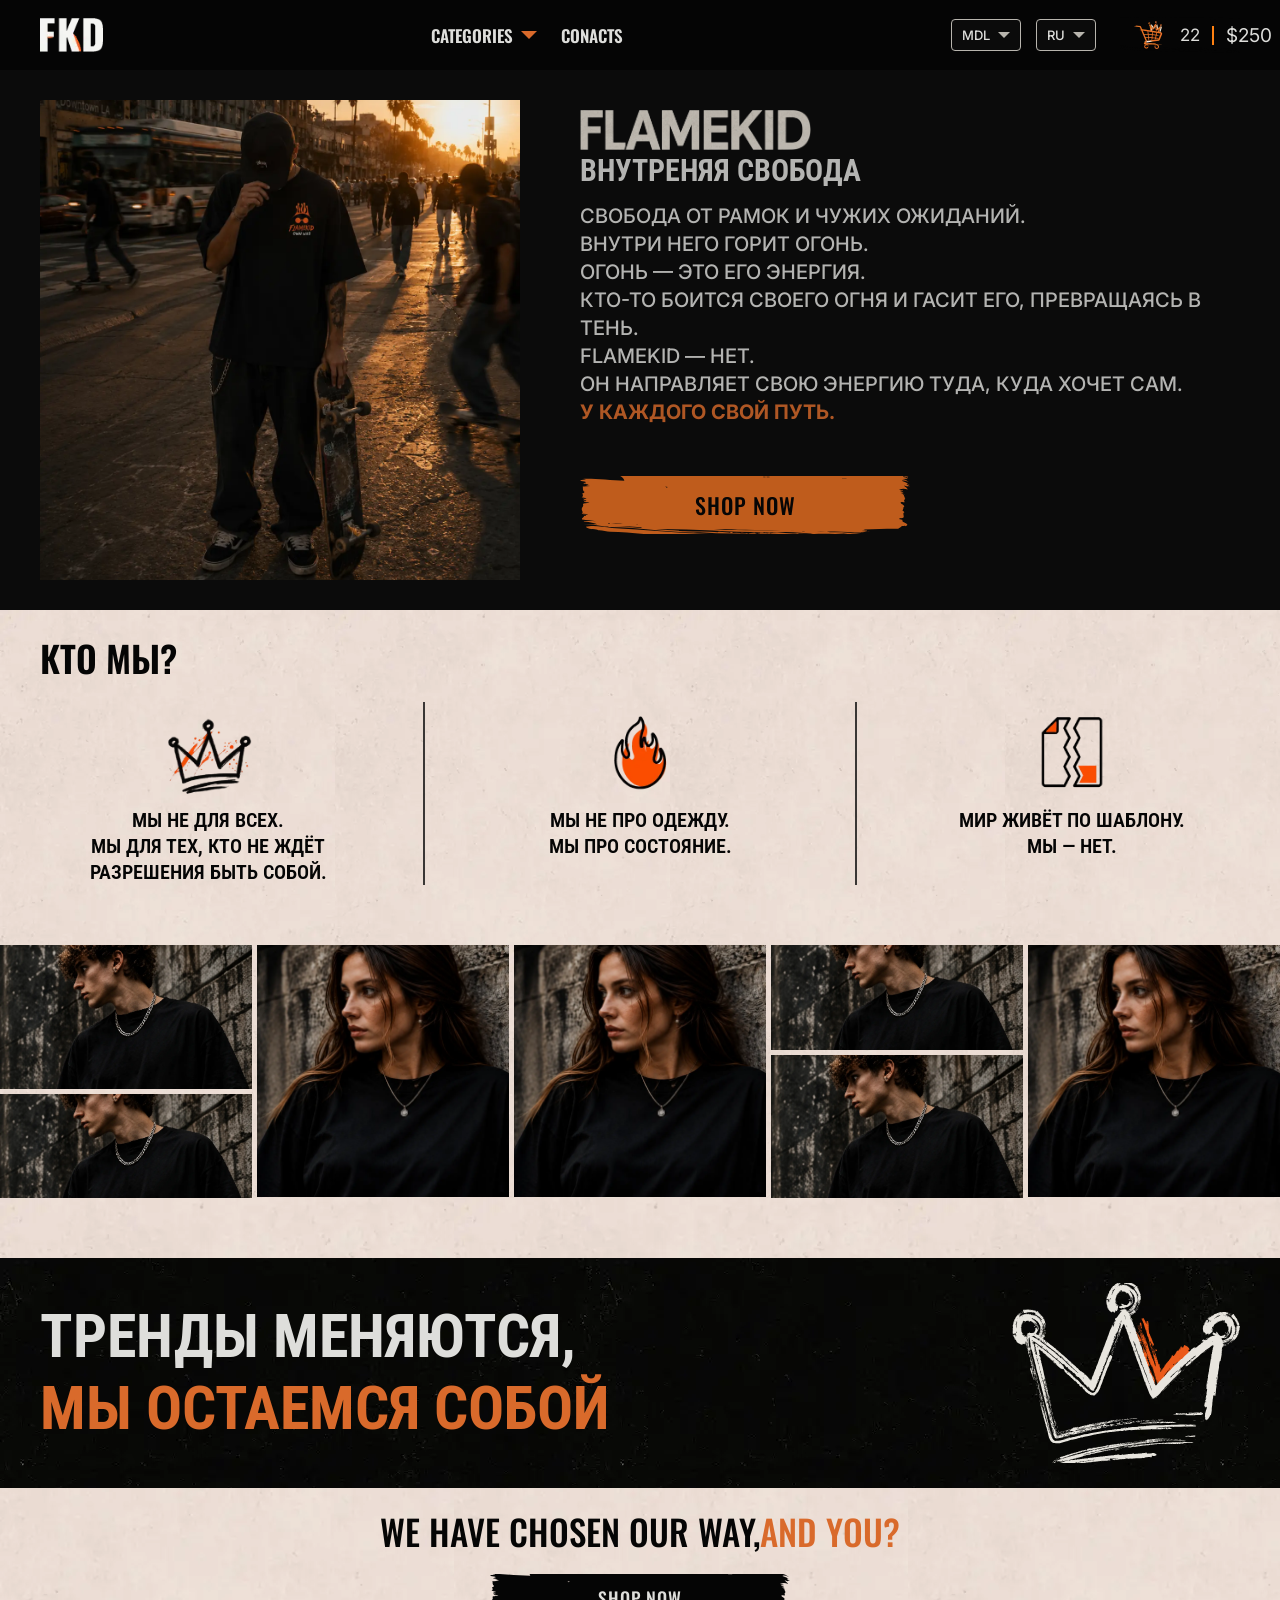
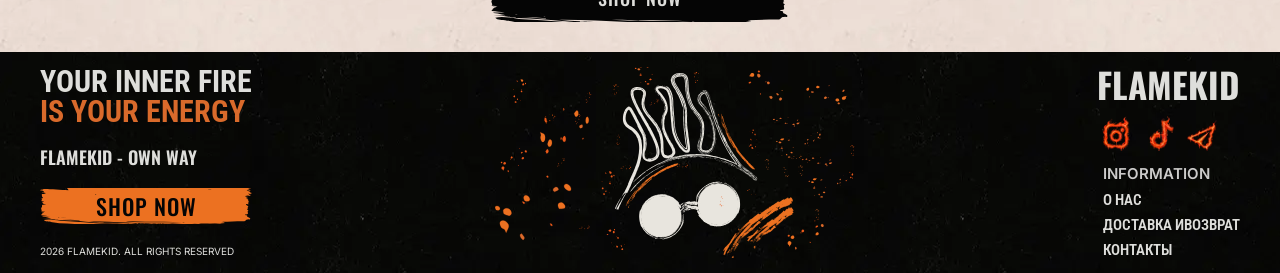
==== about.html @ 271a228b "Add files via upload" ====
<!DOCTYPE html>
<html lang="ru">

<head>
	<title>О бренде</title>
	<meta charset="UTF-8">
	<meta name="format-detection" content="telephone=no">

	<style>
		.preloader {
			position: fixed;
			top: 0;
			left: 0;
			z-index: 500;
			display: flex;
			justify-content: center;
			align-items: center;
			width: 100vw;
			height: 100vh;
			background-color: #050505;
			overflow: hidden;
		}

		.preloader img {
			width: 128px;
			height: 128px;

			animation: preload-fkd 1s linear infinite;
		}


		@keyframes preload-fkd {
			0% {
				transform: scale(1);
			}

			50% {
				transform: scale(1.1);
			}

			100% {
				transform: scale(1);
			}
		}
	</style>


	<link rel="stylesheet" href="css/style.min.css?_v=20261009014618">
	<link rel="shortcut icon" href="favicon.ico">
	<!-- <meta name="robots" content="noindex, nofollow"> -->
	<meta name="viewport" content="width=device-width, initial-scale=1.0">
</head>
<div class="preloader">
	<img src="img/icons/preloader.svg" alt="preloader">
</div>

<body>
	<div class="wrapper">
		<header class="header header_black">
			<div class="header__container">
				<div class="header__row row-header">
					<a href="home.html" class="row-header__logo"><picture><source srcset="img/icons/logo-fkd.webp" type="image/webp"><img src="img/icons/logo-fkd.png" alt="logotype fkd"></picture></a>
					<div class="row-header__menu menu">
						<nav class="menu__body">
							<ul class="menu__list">
								<li class="menu__item menu__item_categories" data-da=".row-header, 767.98, 2">
									<button type="button" class="menu__link menu__link_arrow">categories</button>
									<nav class="menu__sub-menu sub-menu">
										<ul class="sub-menu__items">
											<li class="sub-menu__item"><a href="#" class="sub-menu__link">t-shirt</a></li>
											<li class="sub-menu__item"><a href="#" class="sub-menu__link">caps</a></li>
											<li class="sub-menu__item"><a href="#" class="sub-menu__link">shtani</a></li>
											<li class="sub-menu__item"><a href="#" class="sub-menu__link">hudi</a></li>

											<li class="sub-menu__item"><a href="#" class="sub-menu__link">t-shirt</a></li>
											<li class="sub-menu__item"><a href="#" class="sub-menu__link">caps</a></li>
											<li class="sub-menu__item"><a href="#" class="sub-menu__link">shtani</a></li>
											<li class="sub-menu__item"><a href="#" class="sub-menu__link">hudi</a></li>
										</ul>
									</nav>
								</li>

								<li class="menu__item"><a href="/" class="menu__link">conacts</a></li>

							</ul>
						</nav>
					</div>
					<div class="row-header__info-block block-info-header" data-da=".menu__list, 479.98, 0 ">
						<div class="block-info-header__custom-select" data-da=".menu__list, 767.98, 9" translate="no">

							<select name="money" class="block-info-header__change-money">
								<option value="1" selected>mdl</option>
								<option value="2">usd</option>
								<option value="3">eur</option>
							</select>


							<select name="language" class="block-info-header__language">
								<option value="1" selected>ru</option>
								<option value="2">EN</option>
								<option value="3">RO</option>
							</select>
						</div>
						<a href="bag.html" class="block-info-header__bag bag" aria-label="shopping cart" translate="no">
							<span class="bag__quentity">22</span>
							<span class="bag__value-price">$250</span>
						</a>
					</div>
					<button type="button" class="row-header__menu-icon menu-text">
						<i></i>
						<div class="menu-text__txt">
							<span class="menu-text__label-close" translate="no">close</span>
							<span class="menu-text__label-open" translate="no">menu</span>
						</div>
					</button>
				</div>
			</div>
		</header>
		<main class="page">
			<section class="page__hero-brand brand-hero">
				<div class="brand-hero__container">
					<div class="brand-hero__row">
						<div class="brand-hero__img-ibg">
							<picture><source data-srcset="img/background/about-brand.webp" srcset="[data-uri]" type="image/webp"><img src="[data-uri]"  src="img/icons/fkd-lazy.svg" data-src="img/background/about-brand.png" alt="fkd man"></picture>
						</div>
						<div class="brand-hero__info">
							<h1 class="brand-hero__title">flamekid</h1>
							<div class="brand-hero__logo-ibg">
								<picture><source srcset="img/banner-home/title-img.webp" type="image/webp"><img src="img/banner-home/title-img.png" alt="logo"></picture>
							</div>
							<h2 class="brand-hero__sub-title">внутреняя свобода</h2>
							<p>Свобода от рамок и чужих ожиданий. <br>
								Внутри него горит огонь. <br>
								Огонь — это его энергия. <br>
								Кто-то боится своего огня и гасит его, превращаясь в тень. <br>FLAMEKID — нет. <br>
								Он направляет свою энергию туда, куда хочет сам. <br> <span>У каждого свой путь.</span></p>
							<a href="#" class="brand-hero__link btn-bay btn-bay_orange">shop now</a>
						</div>
					</div>
				</div>
			</section>
			<section class="page__we-are who-we-are">
				<div class="who-we-are__container">
					<div class="who-we-are__top-row row-top">
						<h2 class="row-top__title caption">кто мы?</h2>
					</div>
					<div class="who-we-are__row">
						<div class="who-we-are__item">
							<div class="who-we-are__card card-about">
								<div class="card-about__icon card-about__icon_korona"></div>
								<p class="card-about__txt">Мы не для всех. <br>Мы для тех, кто не ждёт разрешения быть собой.</p>
							</div>
						</div>
						<div class="who-we-are__decor"></div>
						<div class="who-we-are__item">
							<div class="who-we-are__card card-about">
								<div class="card-about__icon card-about__icon_flame"></div>
								<p class="card-about__txt">Мы не про одежду. <br> Мы про состояние.</p>
							</div>
						</div>
						<div class="who-we-are__decor"></div>
						<div class="who-we-are__item">
							<div class="who-we-are__card card-about">
								<div class="card-about__icon card-about__icon_tamplate"></div>
								<p class="card-about__txt">Мир живёт по шаблону. <br> Мы — нет.</p>
							</div>
						</div>
					</div>
				</div>
			</section>
			<div class="page__galerie galerie">
				<div class="galerie__slider">
					<div class="galerie__swiper">
						<div class="galerie__slide slide-galerie slide-galerie_two-img">
							<div class="slide-galerie__img-ibg slide-galerie__img-ibg_big">
								<picture><source data-srcset="img/card-product-img/00000.webp" srcset="[data-uri]" type="image/webp"><img src="[data-uri]"  src="img/icons/fkd-lazy.svg" data-src="img/card-product-img/00000.png" alt="fkd"></picture>
							</div>
							<div class="slide-galerie__img-ibg slide-galerie__img-ibg_small">
								<picture><source data-srcset="img/card-product-img/00000.webp" srcset="[data-uri]" type="image/webp"><img src="[data-uri]"  src="img/icons/fkd-lazy.svg" data-src="img/card-product-img/00000.png" alt="fkd"></picture>
							</div>
						</div>
						<div class="galerie__slide slide-galerie">
							<div class="slide-galerie__img-ibg slide-galerie__img-ibg">
								<picture><source data-srcset="img/card-product-img/000010.webp" srcset="[data-uri]" type="image/webp"><img src="[data-uri]"  src="img/icons/fkd-lazy.svg" data-src="img/card-product-img/000010.png" alt="fkd"></picture>
							</div>
						</div>
						<div class="galerie__slide slide-galerie">
							<div class="slide-galerie__img-ibg slide-galerie__img-ibg">
								<picture><source data-srcset="img/card-product-img/000010.webp" srcset="[data-uri]" type="image/webp"><img src="[data-uri]"  src="img/icons/fkd-lazy.svg" data-src="img/card-product-img/000010.png" alt="fkd"></picture>
							</div>
						</div>
						<div class="galerie__slide slide-galerie slide-galerie_two-img">
							<div class="slide-galerie__img-ibg slide-galerie__img-ibg_small">
								<picture><source data-srcset="img/card-product-img/00000.webp" srcset="[data-uri]" type="image/webp"><img src="[data-uri]"  src="img/icons/fkd-lazy.svg" data-src="img/card-product-img/00000.png" alt="fkd"></picture>
							</div>
							<div class="slide-galerie__img-ibg slide-galerie__img-ibg_big">
								<picture><source data-srcset="img/card-product-img/00000.webp" srcset="[data-uri]" type="image/webp"><img src="[data-uri]"  src="img/icons/fkd-lazy.svg" data-src="img/card-product-img/00000.png" alt="fkd"></picture>
							</div>
						</div>
						<div class="galerie__slide slide-galerie">
							<div class="slide-galerie__img-ibg slide-galerie__img-ibg">
								<picture><source data-srcset="img/card-product-img/000010.webp" srcset="[data-uri]" type="image/webp"><img src="[data-uri]"  src="img/icons/fkd-lazy.svg" data-src="img/card-product-img/000010.png" alt="fkd"></picture>
							</div>
						</div>
					</div>
					<div class="galerie__btn-next btn-grey-arrow btn-grey-arrow_next"></div>
					<div class="galerie__btn-prev btn-grey-arrow btn-grey-arrow_prev"></div>
				</div>
				<div class="galerie__swiper-pagination"></div>
			</div>
			<div class="page__big-txt-info info-big-txt">
				<div class="info-big-txt__top-el el-top">
					<div class="el-top__container">
						<p class="el-top__text">тренды меняются, <br><span>мы остаемся собой</span></p>
						<div class="el-top__decor-img-ibg">
							<img src="img/icons/korona.svg" alt="korona">
						</div>
					</div>
				</div>
				<div class="info-big-txt__container">
					<div class="info-big-txt__bottom-row">
						<p class="info-big-txt__small-txt">We have chosen our way,<span>and you?</span></p>
						<a href="" class="info-big-txt__btn btn-bay">shop now</a>
					</div>
				</div>
			</div>
		</main>
		<footer class="footer">
			<div class="footer__container">
				<div class="footer__row">
					<div class="footer__item-left left-item-footer">
						<p class="left-item-footer__big-txt">Your inner fire <br> <span> is your energy</span></p>
						<p class="left-item-footer__small-txt">flamekid - own way</p>
						<a href="#" class="left-item-footer__link btn-bay btn-bay_orange">shop now</a>
						<p class="left-item-footer__copyright" data-da=".right-item, 767.98,4">2026 flamekid. all rights reserved</p>
					</div>
					<div class="footer__item-img">
						<div class="footer__wrapper-decor-ibg">
							<img src="img/icons/fkd-footer.svg" alt="fkd">
						</div>
					</div>
					<div class="footer__item-right right-item">
						<a href="home.html" class="right-item__logo">flamekid</a>
						<div class="right-item__social-media media-social">

							<a href="#" class="media-social__link-ibg">
								<picture><source srcset="img/icons/inst-01.webp" type="image/webp"><img src="img/icons/inst-01.png" alt="instagram icon"></picture>
							</a>

							<a href="#" class="media-social__link-ibg">
								<picture><source srcset="img/icons/tiktok-01.webp" type="image/webp"><img src="img/icons/tiktok-01.png" alt="tiktok icon"></picture>
							</a>

							<a href="#" class="media-social__link-ibg">
								<picture><source srcset="img/icons/tg-01.webp" type="image/webp"><img src="img/icons/tg-01.png" alt="telegram icon"></picture>
							</a>
						</div>
						<div data-spollers="767.98,max" class="right-item__spollers spollers">
							<div class="spollers__item">
								<button type="button" data-spoller class="spollers__title">information</button>
								<ul class="spollers__body">
									<li class="spollers__items"><a href="#" class="spollers__link">о нас</a></li>
									<li class="spollers__items"><a href="#" class="spollers__link">доставка ивозврат</a></li>
									<li class="spollers__items"><a href="#" class="spollers__link">контакты</a></li>
								</ul>
							</div>
						</div>
					</div>
				</div>
			</div>
		</footer>
	</div>
	<script src="js/app.min.js?_v=20261009014618"></script>
</body>

</html>
---- css/style.min.css ----
@import url(https://fonts.googleapis.com/css?family=Roboto+Condensed:300,regular,500,600,700,800&display=swap);@import url(https://fonts.googleapis.com/css?family=Oswald:500,600,700&display=swap);@import url(https://fonts.googleapis.com/css?family=Inter:regular,600,700&display=swap);[class*=_icon-]:before{font-family:icons;font-style:normal;font-weight:400;font-variant:normal;text-transform:none;line-height:1;-webkit-font-smoothing:antialiased;-moz-osx-font-smoothing:grayscale}[class*=_icon-]:before{display:block}*{padding:0;margin:0;border:0}*,:after,:before{-webkit-box-sizing:border-box;box-sizing:border-box}body,html{height:100%;min-width:320px}body{color:rgba(245,245,242,.9058823529);line-height:1;font-family:Inter;font-size:.9375rem;-ms-text-size-adjust:100%;-moz-text-size-adjust:100%;-webkit-text-size-adjust:100%;-webkit-font-smoothing:antialiased;-moz-osx-font-smoothing:grayscale}button,input,textarea{font-family:Inter;font-size:inherit}button{cursor:pointer;color:inherit;background-color:inherit}a{color:inherit}a:link,a:visited{text-decoration:none}a:hover{text-decoration:none}ul li{list-style:none}img{vertical-align:top}h1,h2,h3,h4,h5,h6{font-weight:inherit;font-size:inherit}.no-scrolling body{overflow:hidden;-ms-touch-action:none;touch-action:none}.loaded body .preloader{display:none}.lock body{overflow:hidden;-ms-touch-action:none;touch-action:none}.wrapper{min-height:100%;display:-webkit-box;display:-ms-flexbox;display:flex;-webkit-box-orient:vertical;-webkit-box-direction:normal;-ms-flex-direction:column;flex-direction:column;overflow:hidden}.wrapper>main{-webkit-box-flex:1;-ms-flex:1 1 auto;flex:1 1 auto}.wrapper>*{min-width:0}[class*=__container]{max-width:75rem;-webkit-box-sizing:content-box;box-sizing:content-box;margin:0 auto;padding:0 .9375rem}.select{position:relative}.select__body{position:relative}.select__title{color:rgba(245,245,242,.9058823529);text-align:left;font-size:.8125rem;font-weight:500;text-transform:uppercase;border:.09375rem solid #b8b5ae;border-radius:.25rem;background-color:#0b0b0b;cursor:pointer;width:100%}.select__value{display:-webkit-box;display:-ms-flexbox;display:flex;-webkit-box-align:center;-ms-flex-align:center;align-items:center;height:1.875rem;padding:0 .625rem;-webkit-column-gap:.5rem;-moz-column-gap:.5rem;column-gap:.5rem;-webkit-box-orient:horizontal;-webkit-box-direction:reverse;-ms-flex-direction:row-reverse;flex-direction:row-reverse}.select__value:before{content:"";-webkit-box-flex:0;-ms-flex:0 0 .625rem;flex:0 0 .625rem;-webkit-transition:all .3s ease 0s;transition:all .3s ease 0s;display:-webkit-box;display:-ms-flexbox;display:flex;-webkit-box-pack:center;-ms-flex-pack:center;justify-content:center;-webkit-box-align:center;-ms-flex-align:center;align-items:center;border-left:.375rem solid transparent;border-right:.375rem solid transparent;border-top:.375rem solid #b8b5ae}._select-open .select__value:before{-webkit-transform:rotate(-180deg);-ms-transform:rotate(-180deg);transform:rotate(-180deg);border-top:.375rem solid #d96a2b}.select__text{-webkit-box-flex:1;-ms-flex:1 1 auto;flex:1 1 auto}.select__input{width:100%;background-color:rgba(0,0,0,0);height:100%}.select__options{color:rgba(245,245,242,.9058823529);position:absolute;top:1.8125rem;border-radius:0 0 .25rem .25rem;min-width:100%;left:0;background-color:#0b0b0b;border-top:0;border:.09375rem solid #b8b5ae;border-top:0;padding:.25rem 0 .3125rem 0}.select__scroll{overflow-y:auto;overflow-x:hidden;max-height:200px}.select__option{width:100%;display:block;text-align:left;cursor:pointer;padding:.3125rem .625rem;color:inherit;font-size:.8125rem;font-weight:500;text-transform:uppercase}.select__option._select-selected{background-color:#eee}.select__row{display:-webkit-inline-box;display:-ms-inline-flexbox;display:inline-flex;-webkit-box-align:center;-ms-flex-align:center;align-items:center}.select._select-open{z-index:5}._select-tag{cursor:pointer}body::after{content:"";background-color:rgba(0,0,0,.7);position:fixed;width:100%;height:100%;top:0;left:0;opacity:0;-webkit-transition:opacity .4s ease 0s;transition:opacity .4s ease 0s;pointer-events:none;z-index:149}body.popup-show::after{opacity:1}.popup{position:fixed;top:0;left:0;bottom:0;right:0;padding:30px 10px;-webkit-transition:visibility .8s ease 0s;transition:visibility .8s ease 0s;visibility:hidden;pointer-events:none}.popup_show{z-index:150;visibility:visible;overflow:auto;pointer-events:auto}.popup_show .popup__content{visibility:visible;-webkit-transform:scale(1);-ms-transform:scale(1);transform:scale(1)}.popup__wrapper{display:-webkit-box;display:-ms-flexbox;display:flex;-webkit-box-align:center;-ms-flex-align:center;align-items:center;min-height:100%;width:100%;-webkit-box-pack:center;-ms-flex-pack:center;justify-content:center}.popup__content{position:relative;visibility:hidden;-webkit-transform:scale(0);-ms-transform:scale(0);transform:scale(0);-webkit-transition:-webkit-transform .3s ease 0s;transition:-webkit-transform .3s ease 0s;transition:transform .3s ease 0s;transition:transform .3s ease 0s,-webkit-transform .3s ease 0s;background-color:#eee;padding:20px;width:100%;max-width:900px;border-radius:10px}.lock .popup__content{visibility:visible}.no-webp #popup-add-bag .popup__content{background:url(../img/background/bg5.jpg) center/contain repeat}#popup-add-bag .popup__content{width:400px}.popup-close-btn{position:absolute;width:25px;height:25px;top:20px;right:20px}.popup-close-btn::after,.popup-close-btn::before{content:"";position:absolute;display:block;width:100%;height:3px;background-color:#050505;-webkit-transition:background-color .2s ease;transition:background-color .2s ease}.popup-close-btn::before{-webkit-transform:rotate(-45deg);-ms-transform:rotate(-45deg);transform:rotate(-45deg)}.popup-close-btn::after{-webkit-transform:rotate(45deg);-ms-transform:rotate(45deg);transform:rotate(45deg)}.content-popup{display:-webkit-box;display:-ms-flexbox;display:flex;-webkit-box-orient:vertical;-webkit-box-direction:normal;-ms-flex-direction:column;flex-direction:column;-webkit-box-align:center;-ms-flex-align:center;align-items:center}.content-popup__decor{position:relative;width:80px;height:80px;margin-bottom:18px;background:url(../img/icons/check-flame.svg) center/contain no-repeat}.content-popup__decor::before{content:"";position:absolute;top:55%;left:39%;width:25px;height:25px;-webkit-transform:scale(0);-ms-transform:scale(0);transform:scale(0);background:url(../img/icons/check-green.svg) 0 0 no-repeat}@-webkit-keyframes check-anim{0%{-webkit-transform:scale(0);transform:scale(0);opacity:0}60%{-webkit-transform:scale(1.15);transform:scale(1.15);opacity:1}100%{-webkit-transform:scale(1);transform:scale(1);opacity:1}}@keyframes check-anim{0%{-webkit-transform:scale(0);transform:scale(0);opacity:0}60%{-webkit-transform:scale(1.15);transform:scale(1.15);opacity:1}100%{-webkit-transform:scale(1);transform:scale(1);opacity:1}}.popup_show .content-popup__decor::before{-webkit-animation:check-anim .8s ease .5s forwards;animation:check-anim .8s ease .5s forwards}.content-popup__title{font-family:Oswald;font-size:28px;font-weight:600;color:#050505;text-transform:uppercase;line-height:1.3;text-align:center;margin-bottom:35px}.content-popup__btn-open-bag{width:50%;margin-bottom:18px}#popup-add-bag .content-popup__btn-buy{width:50%;background:url(../img/icons/hover-orange.svg) center/cover no-repeat;color:#050505}.no-webp #popup-add-review .popup__content{background:url(../img/background/bg5.jpg) center/contain repeat}#popup-add-review .popup__content{width:400px}.tabs__navigation{display:-webkit-box;display:-ms-flexbox;display:flex}.tabs__title{font-size:1.125rem;text-transform:uppercase;font-family:Oswald;font-weight:600;padding:.625rem .9375rem;border-radius:.125rem}._tab-spoller .tabs__title{display:-webkit-box;display:-ms-flexbox;display:flex;-webkit-box-align:center;-ms-flex-align:center;align-items:center;-webkit-box-pack:justify;-ms-flex-pack:justify;justify-content:space-between;-webkit-column-gap:.625rem;-moz-column-gap:.625rem;column-gap:.625rem;font-size:1.0625rem;text-align:left;background-color:#0b0b0b;color:rgba(245,245,242,.9058823529);padding:.625rem;margin-bottom:.75rem}._tab-spoller .tabs__title::after{content:"";-webkit-box-flex:0;-ms-flex:0 0 .625rem;flex:0 0 .625rem;height:.625rem;border-left:.5rem solid transparent;border-right:.5rem solid transparent;border-top:.5rem solid #d96a2b;-webkit-transition:-webkit-transform .2s ease;transition:-webkit-transform .2s ease;transition:transform .2s ease;transition:transform .2s ease,-webkit-transform .2s ease}._tab-spoller .tabs__title._tab-active{color:rgba(245,245,242,.9058823529)}._tab-spoller .tabs__title._tab-active::after{-webkit-transform:rotate(-180deg);-ms-transform:rotate(-180deg);transform:rotate(-180deg)}.tabs__title._tab-active{background-color:#0b0b0b;color:#d96a2b}._tab-spoller .tabs__content{display:-webkit-box;display:-ms-flexbox;display:flex;-webkit-box-orient:vertical;-webkit-box-direction:normal;-ms-flex-direction:column;flex-direction:column}.tabs__body{padding:.9375rem;background-color:rgba(11,11,11,.0509803922)}[class*=-ibg]{position:relative}[class*=-ibg] img{position:absolute;width:100%;height:100%;top:0;left:0;-o-object-fit:cover;object-fit:cover}[class*=-ibg_contain] img{-o-object-fit:contain;object-fit:contain}.link-view-all{position:relative;min-height:2.0625rem;display:-webkit-inline-box;display:-ms-inline-flexbox;display:inline-flex;-webkit-box-align:center;-ms-flex-align:center;align-items:center;-webkit-box-pack:center;-ms-flex-pack:center;justify-content:center;-webkit-box-flex:0;-ms-flex:0 0 9.375rem;flex:0 0 9.375rem;padding:.5rem;font-family:"Roboto Condensed"}.link-view-all{font-weight:500;text-align:center;text-transform:uppercase;letter-spacing:.125rem;overflow:hidden;background:url(../img/icons/hover-black.svg) center/cover no-repeat;-webkit-transition:color .3s ease-in;transition:color .3s ease-in}.link-view-all::before{content:"";position:absolute;top:-1.5625rem;left:-4.375rem;width:1.875rem;height:6.25rem;opacity:.5;-webkit-transform:rotate(35deg);-ms-transform:rotate(35deg);transform:rotate(35deg);background-color:#d96a2b;-webkit-transition:left .6s cubic-bezier(.19,1,.22,1);transition:left .6s cubic-bezier(.19,1,.22,1)}.caption{font-family:Oswald}.caption{font-weight:600;text-transform:uppercase;color:#050505}.card-title{font-family:Oswald;font-size:1.625rem;font-weight:500;color:#050505;text-transform:uppercase}.row-top{display:-webkit-box;display:-ms-flexbox;display:flex;-webkit-box-align:start;-ms-flex-align:start;align-items:flex-start;-webkit-box-pack:justify;-ms-flex-pack:justify;justify-content:space-between;-webkit-column-gap:.9375rem;-moz-column-gap:.9375rem;column-gap:.9375rem}.card-ibg{padding-bottom:100%;border-radius:.25rem;overflow:hidden;text-align:center}.card-ibg img:not(._lazy-loaded){-webkit-filter:blur(5px);filter:blur(5px)}.card-ibg img{-webkit-filter:blur(0);filter:blur(0);-webkit-transition:-webkit-filter .4s ease-in-out;transition:-webkit-filter .4s ease-in-out;transition:filter .4s ease-in-out;transition:filter .4s ease-in-out,-webkit-filter .4s ease-in-out}.card-price{font-family:"Roboto Condensed"}.card-price{font-weight:700;color:#050505;text-transform:uppercase}.price{display:-webkit-box;display:-ms-flexbox;display:flex;-webkit-box-align:center;-ms-flex-align:center;align-items:center;-webkit-column-gap:1.5625rem;-moz-column-gap:1.5625rem;column-gap:1.5625rem;font-family:"Roboto Condensed";font-weight:700;text-transform:uppercase}.price__new{color:rgba(245,245,242,.9058823529)}.price__old{text-decoration:line-through;color:rgba(245,245,242,.6392156863)}.btn-bay{position:relative;display:-webkit-box;display:-ms-flexbox;display:flex;-webkit-box-align:center;-ms-flex-align:center;align-items:center;-webkit-box-pack:center;-ms-flex-pack:center;justify-content:center;min-height:2.25rem;padding:.3125rem;font-family:Oswald;font-size:.8125rem;font-weight:500;text-transform:uppercase;letter-spacing:.0625rem;text-align:center;overflow:hidden;background:url(../img/icons/hover-black.svg) center/cover no-repeat;-webkit-transition:color .3s ease,-webkit-transform .1s ease;transition:color .3s ease,-webkit-transform .1s ease;transition:color .3s ease,transform .1s ease;transition:color .3s ease,transform .1s ease,-webkit-transform .1s ease}.btn-bay::before{content:"";position:absolute;top:-4.6875rem;left:-4.6875rem;width:3.125rem;height:9.6875rem;opacity:.5;-webkit-transform:rotate(35deg);-ms-transform:rotate(35deg);transform:rotate(35deg);background-color:#d96a2b;-webkit-transition:left .3s cubic-bezier(.19,1,.22,1);transition:left .3s cubic-bezier(.19,1,.22,1)}.btn-bay:active{-webkit-transform:scale(1.01);-ms-transform:scale(1.01);transform:scale(1.01)}.btn-bay_orange{color:#050505;background:url(../img/icons/hover-orange.svg) center/cover no-repeat}.product-card{border-radius:.25rem}.no-webp .product-card__body{background:url(../img/background/bg-card2.jpg) 0 0/contain repeat}.product-card__body{position:relative;display:-webkit-box;display:-ms-flexbox;display:flex;-webkit-box-orient:vertical;-webkit-box-direction:normal;-ms-flex-direction:column;flex-direction:column;height:100%;padding-bottom:.625rem}.product-card__body::before{content:"";position:absolute;top:0;left:0;width:100%;height:100%}.product-card__img-link{margin-bottom:.25rem}.info-product{z-index:20;-webkit-box-flex:1;-ms-flex:1 1 auto;flex:1 1 auto;display:-webkit-box;display:-ms-flexbox;display:flex;-webkit-box-orient:vertical;-webkit-box-direction:normal;-ms-flex-direction:column;flex-direction:column;padding-top:0;padding-bottom:0}.info-product__top-row{display:-webkit-box;display:-ms-flexbox;display:flex;-webkit-box-pack:justify;-ms-flex-pack:justify;justify-content:space-between;-webkit-box-align:center;-ms-flex-align:center;align-items:center;-ms-flex-wrap:wrap;flex-wrap:wrap;gap:.75rem;margin-bottom:.75rem}.info-product__title{-webkit-box-flex:1;-ms-flex:1 1 50%;flex:1 1 50%}.info-product__sub-title{-webkit-box-flex:1;-ms-flex:1 1 auto;flex:1 1 auto;font-size:.875rem;font-weight:600;line-height:1.2;color:#0b0b0b;text-transform:uppercase;margin-bottom:.75rem}.info-product__bottom .info-product__rating{margin-bottom:1rem}.row-price{display:-webkit-box;display:-ms-flexbox;display:flex;-webkit-box-align:center;-ms-flex-align:center;align-items:center;-webkit-column-gap:.625rem;-moz-column-gap:.625rem;column-gap:.625rem}.row-price__old{color:#050505;text-decoration:line-through;font-weight:600}.show-rating{display:-webkit-box;display:-ms-flexbox;display:flex;-webkit-box-align:end;-ms-flex-align:end;align-items:end;-webkit-column-gap:.5rem;-moz-column-gap:.5rem;column-gap:.5rem}.show-rating__items{display:-webkit-box;display:-ms-flexbox;display:flex;-webkit-box-align:center;-ms-flex-align:center;align-items:center;-webkit-column-gap:.0625rem;-moz-column-gap:.0625rem;column-gap:.0625rem}.show-rating__item-fire{position:relative;-webkit-box-flex:0;-ms-flex-positive:0;flex-grow:0;-ms-flex-negative:0;flex-shrink:0}.show-rating__item-fire::before{content:"";position:absolute;top:0;left:0;width:100%;height:100%;background:url(../img/icons/flame.svg) center no-repeat}.show-rating__item-fire_empty::before{content:"";position:absolute;top:0;left:0;width:100%;height:100%;background:url(../img/icons/flame-empty.svg) center no-repeat}.show-rating__quentity{color:#0b0b0b}.show-rating__quentity_white{color:rgba(245,245,242,.9058823529)}.btn-swiper-arrow{position:relative;width:1.375rem;height:1.375rem}.btn-swiper-arrow::before{content:"";position:absolute;top:0;left:0;width:100%;height:100%;-webkit-transition:-webkit-transform .1s ease;transition:-webkit-transform .1s ease;transition:transform .1s ease;transition:transform .1s ease,-webkit-transform .1s ease;cursor:pointer}.btn-swiper-arrow:active::before{-webkit-transform:scale(.8);-ms-transform:scale(.8);transform:scale(.8)}.control-swiper{display:-webkit-box;display:-ms-flexbox;display:flex;-webkit-box-align:center;-ms-flex-align:center;align-items:center;-webkit-box-pack:center;-ms-flex-pack:center;justify-content:center;gap:50px}.control-swiper__btn-prev::before{background:url(../img/icons/btn-prev.svg) center no-repeat}.control-swiper__btn-next::before{background:url(../img/icons/btn-next.svg) center no-repeat}.control-swiper__pagination{display:-webkit-box;display:-ms-flexbox;display:flex;-webkit-box-align:center;-ms-flex-align:center;align-items:center;gap:.3125rem}.swiper-pagination-bullet{position:relative;-webkit-box-flex:0;-ms-flex:0 0 .625rem;flex:0 0 .625rem;height:.625rem}.swiper-pagination-bullet::before{content:"";position:absolute;top:0;left:0;width:100%;height:100%;opacity:.5;background:url(../img/icons/bullet.svg) center no-repeat;-webkit-transition:opacity .2s ease;transition:opacity .2s ease;cursor:pointer}.swiper-pagination-bullet-active::before{opacity:1}.btn-grey-arrow{position:absolute;width:2.1875rem;height:2.1875rem;cursor:pointer}.btn-grey-arrow_next{top:50%;right:0;-webkit-transform:translateY(-50%);-ms-transform:translateY(-50%);transform:translateY(-50%);background:url(../img/icons/btn-next.-grey.svg) center no-repeat}.btn-grey-arrow_prev{top:50%;left:0;-webkit-transform:translateY(-50%);-ms-transform:translateY(-50%);transform:translateY(-50%);background:url(../img/icons/btn-prev-grey.svg) center no-repeat}.btn-grey-arrow.swiper-button-disabled{opacity:.5}.breadcrumbs__list{display:-webkit-box;display:-ms-flexbox;display:flex;-webkit-box-align:center;-ms-flex-align:center;align-items:center;font-family:"Roboto Condensed"}.breadcrumbs__list{font-weight:600;text-transform:uppercase}.breadcrumbs__list_black-color{color:#050505}.breadcrumbs__list_white-color{color:rgba(245,245,242,.9058823529)}.breadcrumbs__list>:not(:last-child)::after{content:"/";font-weight:600;margin:0 .375rem}.breadcrumbs__item{display:-webkit-box;display:-ms-flexbox;display:flex;-webkit-box-align:center;-ms-flex-align:center;align-items:center}.breadcrumbs__link{position:relative;display:inline-block;overflow:hidden}.breadcrumbs__link_active{color:#d96a2b;font-weight:500}.breadcrumbs__link::before{content:"";position:absolute;bottom:0;left:-100%;width:100%;height:.09375rem;background-color:#ff8111;-webkit-transition:left .2s ease;transition:left .2s ease}.header{position:absolute;top:0;left:0;width:100%;z-index:100}.header_black{background-color:#050505;position:static}.row-header{display:-webkit-box;display:-ms-flexbox;display:flex;-webkit-box-align:center;-ms-flex-align:center;align-items:center}.row-header{padding:.6875rem 0}.row-header__logo{position:relative;z-index:15;-webkit-box-flex:0;-ms-flex:0 0 3.75rem;flex:0 0 3.75rem;height:2.125rem}.row-header__logo img{min-width:100%;height:100%}.menu{-webkit-box-flex:1;-ms-flex:1 1 auto;flex:1 1 auto;display:-webkit-box;display:-ms-flexbox;display:flex;-webkit-box-align:center;-ms-flex-align:center;align-items:center;-webkit-box-pack:center;-ms-flex-pack:center;justify-content:center}.menu__list{display:-webkit-box;display:-ms-flexbox;display:flex;-ms-flex-wrap:wrap;flex-wrap:wrap;-webkit-box-pack:center;-ms-flex-pack:center;justify-content:center}.menu__item{position:relative;z-index:5;padding:0 .75rem;min-height:1.75rem;display:-webkit-box;display:-ms-flexbox;display:flex;-webkit-box-align:center;-ms-flex-align:center;align-items:center;-webkit-box-pack:center;-ms-flex-pack:center;justify-content:center;font-family:Oswald}.menu__item{font-weight:600;text-transform:uppercase}.menu__item::before{content:"";position:absolute;z-index:-1;top:0;left:0;width:100%;height:100%;-webkit-transform:scale3d(0,1,1);transform:scale3d(0,1,1);-webkit-transform-origin:center left;-ms-transform-origin:center left;transform-origin:center left;background:url(../img/icons/hover-orange.svg) center/cover no-repeat;-webkit-transition:-webkit-transform .2s ease-in;transition:-webkit-transform .2s ease-in;transition:transform .2s ease-in;transition:transform .2s ease-in,-webkit-transform .2s ease-in}.sub-menu{position:absolute;top:1.0625rem;left:0;z-index:1;min-width:9.375rem;visibility:hidden;opacity:0;padding-top:.9375rem;-webkit-transition:opacity .5s ease;transition:opacity .5s ease}.sub-menu-active .sub-menu{visibility:visible;opacity:1}.sub-menu__items{padding:.75rem;background-color:#050505}.sub-menu__item{display:-webkit-box;display:-ms-flexbox;display:flex}.sub-menu__item:not(:last-child){margin-bottom:.875rem}.sub-menu__link{width:100%;-webkit-transition:color .2s ease;transition:color .2s ease}.sub-menu__link:hover{color:#d96a2b}.block-info-header{position:relative;z-index:5;display:-webkit-box;display:-ms-flexbox;display:flex;-webkit-box-align:center;-ms-flex-align:center;align-items:center;-webkit-box-pack:center;-ms-flex-pack:center;justify-content:center}.block-info-header__custom-select{display:-webkit-box;display:-ms-flexbox;display:flex;-webkit-box-align:center;-ms-flex-align:center;align-items:center;-webkit-column-gap:.9375rem;-moz-column-gap:.9375rem;column-gap:.9375rem}.bag{display:-webkit-box;display:-ms-flexbox;display:flex;-webkit-box-align:center;-ms-flex-align:center;align-items:center;-webkit-column-gap:.75rem;-moz-column-gap:.75rem;column-gap:.75rem;padding:.1875rem .5rem;background:url(../img/icons/hover-black.svg) center/cover no-repeat}.no-webp .bag::before{background:url(../img/icons/cart.png) center/contain no-repeat}.bag::before{content:"";-webkit-box-flex:0;-ms-flex:0 0 2.5rem;flex:0 0 2.5rem;height:1.875rem;-webkit-transition:-webkit-transform .1s ease-in;transition:-webkit-transform .1s ease-in;transition:transform .1s ease-in;transition:transform .1s ease-in,-webkit-transform .1s ease-in}.bag__quentity{font-size:1.0625rem}.bag__value-price{display:-webkit-box;display:-ms-flexbox;display:flex;-webkit-column-gap:.75rem;-moz-column-gap:.75rem;column-gap:.75rem;font-size:1.1875rem}.bag__value-price::before{content:"";width:.125rem;background-color:#ff8111}.menu__link_arrow{display:-webkit-box;display:-ms-flexbox;display:flex;-webkit-box-align:center;-ms-flex-align:center;align-items:center;-webkit-column-gap:.5rem;-moz-column-gap:.5rem;column-gap:.5rem;font-family:Oswald}.menu__link_arrow{font-weight:600;text-transform:uppercase}.menu__link_arrow::after{content:"";border-left:.5rem solid transparent;border-right:.5rem solid transparent;border-top:.5rem solid #d96a2b;-webkit-transition:all .3s ease;transition:all .3s ease}.sub-menu-active .menu__link_arrow::after{-webkit-transform:rotate(-180deg);-ms-transform:rotate(-180deg);transform:rotate(-180deg)}.header .menu__item_categories:focus-within .sub-menu{visibility:visible;opacity:1}.header .menu__item_categories:focus-within .menu__link_arrow::after{-webkit-transform:rotate(-180deg);-ms-transform:rotate(-180deg);transform:rotate(-180deg)}.menu-text{display:none}.no-webp .footer{background:url(../img/background/bg-abour-product.jpg) center repeat}.footer{position:relative;padding:.9375rem 0}.footer__row{display:-webkit-box;display:-ms-flexbox;display:flex;-webkit-box-pack:justify;-ms-flex-pack:justify;justify-content:space-between;-webkit-column-gap:.9375rem;-moz-column-gap:.9375rem;column-gap:.9375rem}.footer__item-img{-webkit-box-flex:0;-ms-flex:0 1 30%;flex:0 1 30%;display:-webkit-box;display:-ms-flexbox;display:flex;-webkit-box-align:center;-ms-flex-align:center;align-items:center;-webkit-box-pack:center;-ms-flex-pack:center;justify-content:center}.footer__wrapper-decor-ibg{width:100%;padding-bottom:53%}.left-item-footer{display:-webkit-box;display:-ms-flexbox;display:flex;-webkit-box-orient:vertical;-webkit-box-direction:normal;-ms-flex-direction:column;flex-direction:column;-webkit-box-pack:justify;-ms-flex-pack:justify;justify-content:space-between;row-gap:.625rem}.left-item-footer__big-txt{font-family:"Roboto Condensed"}.left-item-footer__big-txt{font-weight:700;text-transform:uppercase}.left-item-footer__big-txt span{color:#d96a2b}.left-item-footer__small-txt{font-family:Oswald}.left-item-footer__small-txt{font-weight:600;text-transform:uppercase}.left-item-footer__copyright{text-transform:uppercase;line-height:1.3}.right-item{display:-webkit-box;display:-ms-flexbox;display:flex;-webkit-box-orient:vertical;-webkit-box-direction:normal;-ms-flex-direction:column;flex-direction:column;-webkit-box-pack:justify;-ms-flex-pack:justify;justify-content:space-between;-webkit-box-align:end;-ms-flex-align:end;align-items:flex-end;row-gap:.625rem}.right-item__logo{font-family:Oswald}.right-item__logo{font-weight:700;text-transform:uppercase;display:inline-block;-ms-flex-item-align:start;align-self:flex-start}.right-item__spollers{font-family:"Roboto Condensed";font-weight:600;text-transform:uppercase}.right-item__spollers .spollers__body>:not(:last-child){margin-bottom:.625rem}.media-social{width:100%;display:-webkit-box;display:-ms-flexbox;display:flex;-webkit-box-align:end;-ms-flex-align:end;align-items:flex-end;-webkit-column-gap:.5rem;-moz-column-gap:.5rem;column-gap:.5rem}.media-social__link-ibg{-webkit-box-flex:0;-ms-flex:0 0 25%;flex:0 0 25%;padding-bottom:25%;-webkit-transition:-webkit-transform .2s ease-in;transition:-webkit-transform .2s ease-in;transition:transform .2s ease-in;transition:transform .2s ease-in,-webkit-transform .2s ease-in}.spollers__title{font-weight:600;text-transform:uppercase;color:#cccbca;margin-bottom:.625rem}.spollers__link{-webkit-transition:color .2s ease;transition:color .2s ease}.spollers__link:hover{color:#ff8111}.page__hero{padding-bottom:.625rem}.no-webp .page__product-new{background:url(../img/background/bg5.jpg) 0 0/contain repeat}.no-webp .hero-page{background:url(../img/banner-home/bgcfkd4.jpg) center/cover no-repeat}.hero-page{position:relative}.hero-page::before{content:"";position:absolute;top:0;left:0;z-index:2;width:100%;height:100%;background-color:rgba(91,149,91,.12)}.hero-page__img-man-ibg{position:absolute;bottom:0}.content-hero>:last-child{margin-bottom:0}.content-hero__logo-ibg{width:81.244%;padding-bottom:14%}.content-hero__title{position:absolute;width:1px;height:1px;margin:-1px;padding:0;overflow:hidden;clip:rect(0 0 0 0);border:0}.content-hero__bottom-row{position:relative;z-index:3;display:-webkit-box;display:-ms-flexbox;display:flex;-webkit-box-pack:justify;-ms-flex-pack:justify;justify-content:space-between;-webkit-box-align:center;-ms-flex-align:center;align-items:center;-webkit-column-gap:.875rem;-moz-column-gap:.875rem;column-gap:.875rem}.content-hero__crambs{font-family:"Roboto Condensed";font-weight:500}.content-hero__crambs{text-transform:uppercase;letter-spacing:.125rem}.content-hero p{font-weight:600;line-height:1.2;text-transform:uppercase;max-width:38%}.brush-text__svg{display:block;width:100%}.brush-text__title{letter-spacing:1px;fill:#fff}.brush-mask__stroke{stroke-dasharray:1000;stroke-dashoffset:1000;-webkit-animation:brush-loop 33s linear infinite;animation:brush-loop 33s linear infinite}@-webkit-keyframes brush-loop{0%{stroke-dashoffset:1000}12.121%{stroke-dashoffset:0}57.576%{stroke-dashoffset:0}69.697%{stroke-dashoffset:1000}100%{stroke-dashoffset:1000}}@keyframes brush-loop{0%{stroke-dashoffset:1000}12.121%{stroke-dashoffset:0}57.576%{stroke-dashoffset:0}69.697%{stroke-dashoffset:1000}100%{stroke-dashoffset:1000}}.no-webp .featured{background:url(../img/background/bg5.jpg) 0 0/contain repeat}.featured__products{display:-webkit-box;display:-ms-flexbox;display:flex;-ms-flex-wrap:wrap;flex-wrap:wrap;row-gap:1.25rem;margin:0 -.625rem}.featured__product{-ms-flex-preferred-size:25%;flex-basis:25%;padding:0 .625rem}.no-webp .our-advantages{background:url(../img/background/bg-abour-product.jpg) 0 0 repeat}.our-advantages__row{display:-webkit-box;display:-ms-flexbox;display:flex;-webkit-box-pack:justify;-ms-flex-pack:justify;justify-content:space-between;-webkit-column-gap:.3125rem;-moz-column-gap:.3125rem;column-gap:.3125rem;row-gap:.8125rem}.our-advantages__item{position:relative;-ms-flex-preferred-size:30%;flex-basis:30%;display:-webkit-box;display:-ms-flexbox;display:flex;-webkit-column-gap:.8125rem;-moz-column-gap:.8125rem;column-gap:.8125rem}.our-advantages__decor{-webkit-box-flex:0;-ms-flex:0 0 .125rem;flex:0 0 .125rem;background-color:rgba(245,245,242,.9058823529)}.our-advantages__img{-webkit-box-flex:0;-ms-flex:0 0 17%;flex:0 0 17%;-ms-flex-item-align:start;align-self:flex-start}.our-advantages__img img{width:100%;max-width:4.8125rem}.our-advantages__body-info{text-transform:uppercase;line-height:1.4}.our-advantages__title{font-family:Oswald}.our-advantages__title{font-weight:400;color:#e8e5de}.no-webp .block-about-product{background:url(../img/background/bg5.jpg) 0 0/contain repeat}.block-about-product__row{display:-webkit-box;display:-ms-flexbox;display:flex}.block-about-product__item-img-ibg{-webkit-box-flex:1;-ms-flex:1 0 50%;flex:1 0 50%;padding-bottom:32.9268%}.info-about-product{display:-webkit-box;display:-ms-flexbox;display:flex;-webkit-box-align:center;-ms-flex-align:center;align-items:center;-webkit-box-pack:center;-ms-flex-pack:center;justify-content:center;padding:.9375rem 0;background:url(../img/icons/animline3.gif) center/cover no-repeat}.info-about-product__body{max-width:70%}.info-about-product p{color:#0b0b0b;line-height:1.2}.info-about-product p{font-weight:500;text-transform:lowercase}.icons-row{display:-webkit-box;display:-ms-flexbox;display:flex;-webkit-box-align:center;-ms-flex-align:center;align-items:center;-ms-flex-wrap:wrap;flex-wrap:wrap;-webkit-column-gap:.3125rem;-moz-column-gap:.3125rem;column-gap:.3125rem}.icons-row__item{position:relative;-webkit-box-flex:0;-ms-flex:0 0 22%;flex:0 0 22%;padding-bottom:22%}.icons-row__item::before{content:"";position:absolute;top:0;left:0;width:100%;height:100%}.icons-row__item:nth-child(1)::before{background:url(../img/icons/painter-brush.svg) center/contain no-repeat}.icons-row__item:nth-child(3)::before{background:url(../img/icons/airbrushsvg.svg) center/contain no-repeat}.icons-row__item:nth-child(5)::before{background:url(../img/icons/tishirt.svg) center/contain no-repeat}.icons-row__decor{-webkit-box-flex:0;-ms-flex:0 0 12%;flex:0 0 12%;height:1.25rem;background:url(../img/icons/decor-brush-line.svg) center/cover no-repeat}.no-webp .slide-card__body{background:url(../img/background/bg-card2.jpg) 0 0/cover no-repeat}.slide-card__body{display:-webkit-box;display:-ms-flexbox;display:flex;-webkit-box-align:center;-ms-flex-align:center;align-items:center;-webkit-box-pack:justify;-ms-flex-pack:justify;justify-content:space-between;-webkit-column-gap:.625rem;-moz-column-gap:.625rem;column-gap:.625rem}.slide-card__img{width:55%;padding-bottom:55%}.slide-card__info{-webkit-box-flex:1;-ms-flex:1 1 auto;flex:1 1 auto;padding:.625rem .625rem .625rem 0}.slide-card__title{margin-bottom:.75rem}.slide-card__price{margin-bottom:1rem}.slide-card__bay-btn{width:100%}.page__breadcrumbs-product{padding:.9375rem 0 1.5rem 0;background-color:#0b0b0b}.page__product-order{padding-top:.625rem;padding-bottom:2.5rem}.no-webp .page__like-may{background:url(../img/background/bg5.jpg) 0 0/contain repeat}.order-product{background-color:#0b0b0b}.left-item-photo{-webkit-box-flex:0;-ms-flex:0 0 45%;flex:0 0 45%;min-width:0}.left-item-photo__slider{position:relative}.big-photo-product{margin-bottom:.625rem}.big-photo-product__img-ibg{width:100%;padding-bottom:73%}.thumb-photo__swiper .swiper-slide-thumb-active{border:.125rem solid rgba(232,229,222,.6392156863)}.thumb-photo__img-ibg{padding-bottom:80%}.info-product-order{text-transform:uppercase;opacity:.8}.info-product-order__title{font-family:Oswald;font-weight:600;font-size:1.875rem;margin-bottom:.75rem}.info-product-order__rating{margin-bottom:.625rem}.info-product-order__price{margin-bottom:.5rem}.info-product-order__description{max-width:75%;font-size:.75rem;line-height:1.3;margin-bottom:.75rem}.info-product-order__size{margin-bottom:.75rem}.info-product-order__color{margin-bottom:.75rem}.info-product-order__btns{display:-webkit-box;display:-ms-flexbox;display:flex}.info-product-order__btns{margin-bottom:1rem}.info-product-order__btn-add-bag{-webkit-box-flex:0;-ms-flex:0 1 40%;flex:0 1 40%;font-size:.9375rem}.info-product-order__icons-row{padding-top:.75rem}.info-size__top-row{margin-bottom:.5rem}.info-size__choose{display:-webkit-box;display:-ms-flexbox;display:flex;-webkit-box-align:center;-ms-flex-align:center;align-items:center;-ms-flex-wrap:wrap;flex-wrap:wrap;gap:.9375rem}.info-size__btn{position:relative;-webkit-box-flex:0;-ms-flex:0 0 2.8125rem;flex:0 0 2.8125rem;height:1.75rem;line-height:normal}.info-size__btn._form-focus .info-size__label{border-color:#d96a2b}.info-size__input{position:absolute;top:50%;left:50%;-webkit-transform:translate(-50%,-50%);-ms-transform:translate(-50%,-50%);transform:translate(-50%,-50%);opacity:0}.info-size__input:checked+.info-size__label{border-color:#d96a2b;color:#d96a2b}.info-size__label{position:absolute;top:0;left:0;width:100%;height:100%;display:-webkit-box;display:-ms-flexbox;display:flex;-webkit-box-align:center;-ms-flex-align:center;align-items:center;-webkit-box-pack:center;-ms-flex-pack:center;justify-content:center;border:.125rem solid rgba(232,229,222,.6392156863);border-radius:.125rem;-webkit-transition:all .2s ease;transition:all .2s ease;font-weight:600}.row-info-product{display:-webkit-box;display:-ms-flexbox;display:flex;-webkit-box-align:center;-ms-flex-align:center;align-items:center;-webkit-box-pack:justify;-ms-flex-pack:justify;justify-content:space-between;-webkit-column-gap:.625rem;-moz-column-gap:.625rem;column-gap:.625rem}.row-info-product__guide{-webkit-transition:color .2s ease;transition:color .2s ease}.color-choose__row{margin-bottom:.625rem}.color-choose__wrapper-btn{display:-webkit-box;display:-ms-flexbox;display:flex;-webkit-box-align:center;-ms-flex-align:center;align-items:center;-webkit-column-gap:.9375rem;-moz-column-gap:.9375rem;column-gap:.9375rem}.color-choose__btn{position:relative;-webkit-box-flex:0;-ms-flex:0 0 2.1875rem;flex:0 0 2.1875rem;height:2.1875rem;border-radius:50%;line-height:normal;border:.1875rem solid #ff8111;overflow:hidden}.color-choose__btn_black{background-color:#0b0b0b}.color-choose__btn_white{background-color:rgba(245,245,242,.9058823529)}.color-choose__input{position:absolute;top:50%;left:50%;-webkit-transform:translate(-50%,-50%);-ms-transform:translate(-50%,-50%);transform:translate(-50%,-50%);opacity:0}.color-choose__input:checked+.color-choose__label::before{opacity:1}.color-choose__label{position:absolute;top:0;left:0;width:100%;height:100%;overflow:hidden}.color-choose__label::before{content:"";position:absolute;top:50%;left:50%;-webkit-transform:translate(-50%,-50%);-ms-transform:translate(-50%,-50%);transform:translate(-50%,-50%);width:50%;height:45%;background:url(../img/icons/check.svg) 0 0/contain no-repeat;opacity:0;-webkit-transition:opacity .1s ease;transition:opacity .1s ease}.quantity-btn{display:-webkit-box;display:-ms-flexbox;display:flex;-webkit-box-align:center;-ms-flex-align:center;align-items:center}.quantity-btn__minus{width:2.4375rem;height:2.3125rem;background-color:#d96a2b;border-top-left-radius:.1875rem;border-bottom-left-radius:.1875rem;font-size:1.25rem;-webkit-transition:color .2s ease;transition:color .2s ease}.quantity-btn__minus._btn-disable{opacity:.5;cursor:not-allowed}.quantity-btn__minus:active{font-size:1.375rem}.quantity-btn__input{width:3.125rem;height:2.3125rem;padding:.375rem .75rem;outline:0;font-size:1rem;text-align:center;font-weight:600}.quantity-btn__plus{background-color:#d96a2b;width:2.4375rem;height:2.3125rem;border-top-right-radius:.1875rem;border-bottom-right-radius:.1875rem;font-size:1.25rem;-webkit-transition:color .2s ease;transition:color .2s ease}.quantity-btn__plus:active{font-size:1.375rem}.row-icons-product{display:-webkit-box;display:-ms-flexbox;display:flex;-webkit-box-align:center;-ms-flex-align:center;align-items:center;position:relative;-webkit-box-pack:justify;-ms-flex-pack:justify;justify-content:space-between;-webkit-column-gap:.625rem;-moz-column-gap:.625rem;column-gap:.625rem}.row-icons-product::before{content:"";position:absolute;top:0;left:0;width:100%;height:.09375rem;background-color:rgba(232,229,222,.6392156863)}.row-icons-product__card{-webkit-box-flex:0;-ms-flex:0 0 25%;flex:0 0 25%;display:-webkit-box;display:-ms-flexbox;display:flex;-webkit-box-orient:vertical;-webkit-box-direction:normal;-ms-flex-direction:column;flex-direction:column;-webkit-box-align:center;-ms-flex-align:center;align-items:center;row-gap:.625rem;text-align:center;line-height:1.3}.row-icons-product__icon-diverly{width:2.8125rem;height:2.8125rem;background:url(../img/icons/car-01.svg) 0 0 no-repeat}.row-icons-product__txt{font-size:.625rem}.row-icons-product__icon-shiping{width:2.5rem;height:2.5rem;background:url(../img/icons/shar-orange.svg) 0 0 no-repeat}.row-icons-product__icon-secure{width:2.5rem;height:2.5rem;background:url(../img/icons/secure-01.svg) 0 0 no-repeat}.no-webp .details-product{background:url(../img/background/bg5.jpg) 0 0/contain repeat}.details-product{text-transform:uppercase;color:#050505}.row-review{display:-webkit-box;display:-ms-flexbox;display:flex;-webkit-box-align:start;-ms-flex-align:start;align-items:flex-start;-webkit-box-pack:justify;-ms-flex-pack:justify;justify-content:space-between;-ms-flex-wrap:wrap;flex-wrap:wrap;row-gap:1.25rem}.feedback{-webkit-box-flex:0;-ms-flex:0 0 45%;flex:0 0 45%;max-height:500px;overflow-y:auto}.feedback__item{margin-bottom:1.5rem}.feedback__item:last-child{margin-bottom:0}.feedback__info{display:-webkit-box;display:-ms-flexbox;display:flex;-webkit-box-align:end;-ms-flex-align:end;align-items:flex-end;-webkit-column-gap:.625rem;-moz-column-gap:.625rem;column-gap:.625rem;margin-bottom:.625rem}.feedback__name{font-family:Oswald;font-size:.8125rem}.feedback__data{font-style:italic;font-size:.75rem}.feedback__rating{margin-bottom:.625rem}.feedback__text{font-size:.875rem;line-height:1.3;text-transform:none}.title-feedback{display:-webkit-box;display:-ms-flexbox;display:flex;-webkit-box-align:end;-ms-flex-align:end;align-items:flex-end;-webkit-column-gap:.625rem;-moz-column-gap:.625rem;column-gap:.625rem}.form-review{-webkit-box-flex:0;-ms-flex:0 0 45%;flex:0 0 45%}.form-review__wrapper-input{position:relative;margin-bottom:1.25rem}.form-review__label-input span{color:rgba(210,21,21,.984)}.form-review__input-name{min-height:2.75rem}.form-review__input-name._form-error{border:.125rem solid rgba(210,21,21,.984);-webkit-box-shadow:0 80px 80px -20px rgba(255,90,48,.08),0 30px 24px -10px rgba(255,90,48,.05),0 12px 10px -6px rgba(255,90,48,.04),0 4px 4px -4px rgba(30,33,44,.03);box-shadow:0 80px 80px -20px rgba(255,90,48,.08),0 30px 24px -10px rgba(255,90,48,.05),0 12px 10px -6px rgba(255,90,48,.04),0 4px 4px -4px rgba(30,33,44,.03)}.form-review__input-txt{min-height:5.9375rem;resize:none}.form-review__btn{color:rgba(245,245,242,.9058823529);width:11.25rem}.input-review{width:100%;padding:.625rem;margin-top:.625rem;outline:0;border-radius:.25rem;border:.125rem solid #050505;background-color:rgba(0,0,0,0)}.input-review._form-focus{outline:0;border:.125rem solid #d96a2b}.rating-tabs{margin-bottom:1.125rem}.rating-tabs__title{margin-bottom:.625rem}.rating-tabs__items{display:-webkit-box;display:-ms-flexbox;display:flex;-webkit-box-align:center;-ms-flex-align:center;align-items:center;-webkit-column-gap:.75rem;-moz-column-gap:.75rem;column-gap:.75rem}.rating-tabs__item{position:relative;-webkit-box-flex:0;-ms-flex:0 0 1.875rem;flex:0 0 1.875rem;height:1.875rem;border-radius:50%;line-height:normal;border:.125rem solid #050505;overflow:hidden}.rating-tabs__input{position:absolute;top:50%;left:50%;-webkit-transform:translate(-50%,-50%);-ms-transform:translate(-50%,-50%);transform:translate(-50%,-50%);opacity:0}.rating-tabs__input:checked+.rating-tabs__label span{opacity:0}.rating-tabs__input:checked+.rating-tabs__label::before{opacity:1}.rating-tabs__label{position:absolute;width:100%;height:100%;display:-webkit-box;display:-ms-flexbox;display:flex;-webkit-box-align:center;-ms-flex-align:center;align-items:center;-webkit-box-pack:center;-ms-flex-pack:center;justify-content:center;overflow:hidden}.rating-tabs__label span{color:#d96a2b;font-weight:600;opacity:1}.rating-tabs__label::before{content:"";position:absolute;top:50%;left:50%;-webkit-transform:translate(-50%,-50%);-ms-transform:translate(-50%,-50%);transform:translate(-50%,-50%);width:.875rem;height:.875rem;opacity:0;background:url(../img/icons/check-green.svg) center no-repeat;-webkit-transition:opacity .2s ease;transition:opacity .2s ease}.title-review{font-family:"Roboto Condensed";font-weight:600;margin-bottom:1rem}.title-label{font-family:"Roboto Condensed";font-size:.875rem;font-weight:600}.title-label span{color:rgba(210,21,21,.984)}.description-tab{max-width:70%}.description-tab p{font-size:1.125rem;line-height:1.3;text-transform:none}.sizes-product{width:50%;padding:0}.sizes-product__img-ibg{width:100%;padding-bottom:60%}.take-care{width:100%;font-size:1rem;line-height:1.3;text-transform:none}.form__error{position:absolute;left:0;bottom:-.75rem;font-size:.625rem;color:rgba(210,21,21,.984)}.no-webp .page_bg{background:url(../img/background/bg5.jpg) 0 0/contain repeat}.page__breadcrumbs-bag{padding:.9375rem 0 1.5rem 0}.content-bag__row{display:-webkit-box;display:-ms-flexbox;display:flex;-webkit-box-align:start;-ms-flex-align:start;align-items:flex-start;margin:0 -.3125rem}.column-left-bag{-webkit-box-flex:0;-ms-flex:0 0 65%;flex:0 0 65%;display:-webkit-box;display:-ms-flexbox;display:flex;-ms-flex-wrap:wrap;flex-wrap:wrap;row-gap:.9375rem;color:#050505;font-weight:600;text-transform:uppercase}.product-bag{-webkit-box-flex:0;-ms-flex:0 0 25%;flex:0 0 25%;padding:0 .3125rem}.no-webp .product-bag__card{background:url(../img/background/bg-card2.jpg) 0 0/contain repeat}.product-bag__card{display:-webkit-box;display:-ms-flexbox;display:flex;-webkit-box-orient:vertical;-webkit-box-direction:normal;-ms-flex-direction:column;flex-direction:column;height:100%}.product-bag__img-ibg{padding-bottom:60%}.product-bag__body{-webkit-box-flex:1;-ms-flex:1 1 auto;flex:1 1 auto;padding:.5rem;display:-webkit-box;display:-ms-flexbox;display:flex;-webkit-box-orient:vertical;-webkit-box-direction:normal;-ms-flex-direction:column;flex-direction:column;row-gap:.625rem}.product-bag__title{font-family:Oswald;font-size:1.25rem;margin-bottom:.3125rem}.product-bag__btn-remove{font-size:.5625rem;color:rgba(245,245,242,.9058823529);width:100%;min-height:0}.caption-info-bag{font-size:.6875rem;color:rgba(11,11,11,.9137254902)}.caption-info-bag::after{content:":"}.info-card-bag{display:-webkit-box;display:-ms-flexbox;display:flex;-webkit-box-align:end;-ms-flex-align:end;align-items:flex-end;-webkit-box-pack:justify;-ms-flex-pack:justify;justify-content:space-between;-webkit-column-gap:.5rem;-moz-column-gap:.5rem;column-gap:.5rem}.price-product-bag{-webkit-box-flex:1;-ms-flex:1 1 auto;flex:1 1 auto}.column-right{-webkit-box-flex:1;-ms-flex:1 1 auto;flex:1 1 auto;padding:0 .3125rem}.no-webp .column-right__body{background:url(../img/background/bg-abour-product.jpg) center/contain repeat}.column-right__body{padding:.9375rem;display:-webkit-box;display:-ms-flexbox;display:flex;-webkit-box-orient:vertical;-webkit-box-direction:normal;-ms-flex-direction:column;flex-direction:column;text-transform:uppercase}.column-right__title{line-height:1.3}.column-right__quentity-info{margin-bottom:1rem}.column-right__price{margin-bottom:1rem}.column-right__additional-info{padding:.125rem}.column-right__additional-info{line-height:1.4}.column-right__additional-info{border:.125rem solid rgba(217,61,0,.9019607843)}.column-right__checkout{width:90%;-ms-flex-item-align:center;-ms-grid-row-align:center;align-self:center;margin-bottom:1rem}.column-right__continue-shop{-ms-flex-item-align:center;-ms-grid-row-align:center;align-self:center;display:-webkit-inline-box;display:-ms-inline-flexbox;display:inline-flex;-webkit-box-align:center;-ms-flex-align:center;align-items:center;-webkit-box-pack:center;-ms-flex-pack:center;justify-content:center;min-height:2.25rem;width:90%;padding:.125rem;font-size:.8125rem;border:.125rem solid rgba(245,245,242,.9058823529);margin-bottom:1.25rem;-webkit-transition:all .2s ease;transition:all .2s ease}.column-right__icons-row{padding-top:.9375rem}.info-quentity__title::after{content:":"}.info-quentity__product-quentity{font-size:1.0625rem}.price-order{padding-bottom:.125rem;line-height:1.2;border-bottom:.125rem solid rgba(245,245,242,.9058823529)}.price-order__title::after{content:":"}.price-order__price{font-family:Oswald;font-weight:600;font-size:1.25rem;color:#d96a2b}.page__big-txt-info{padding-top:3.75rem}.brand-hero{position:relative;background-color:#0b0b0b}.brand-hero__row{display:-webkit-box;display:-ms-flexbox;display:flex;row-gap:.9375rem}.brand-hero__img-ibg{-webkit-box-flex:0;-ms-flex:0 0 40%;flex:0 0 40%;padding-bottom:40%;-ms-flex-item-align:start;align-self:flex-start}.brand-hero__info{-webkit-box-flex:1;-ms-flex:1 1 auto;flex:1 1 auto;text-transform:uppercase}.brand-hero__info{opacity:.8}.brand-hero__info p{font-weight:500;line-height:1.4}.brand-hero__info p span{color:#d96a2b;font-weight:700}.brand-hero__info:last-child{margin-bottom:0}.brand-hero__title{position:absolute;width:1px;height:1px;margin:-1px;padding:0;overflow:hidden;clip:rect(0 0 0 0);border:0}.brand-hero__logo-ibg{width:35%;padding-bottom:6%;margin-bottom:.375rem}.brand-hero__sub-title{font-family:"Roboto Condensed"}.brand-hero__sub-title{font-weight:700}.brand-hero__link{width:50%;min-height:3.625rem}.no-webp .who-we-are{background:url(../img/background/bg5.jpg) 0 0/contain repeat}.who-we-are__row{display:-webkit-box;display:-ms-flexbox;display:flex;-webkit-box-pack:justify;-ms-flex-pack:justify;justify-content:space-between;-webkit-column-gap:.9375rem;-moz-column-gap:.9375rem;column-gap:.9375rem}.who-we-are__item{-webkit-box-flex:0;-ms-flex:0 0 28%;flex:0 0 28%}.who-we-are__decor{-webkit-box-flex:0;-ms-flex:0 0 .125rem;flex:0 0 .125rem;min-height:100%;background-color:rgba(11,11,11,.7882352941)}.card-about{display:-webkit-box;display:-ms-flexbox;display:flex;-webkit-box-align:center;-ms-flex-align:center;align-items:center;-webkit-box-orient:vertical;-webkit-box-direction:normal;-ms-flex-direction:column;flex-direction:column;row-gap:.3125rem}.card-about__icon{width:6.25rem;height:6.25rem}.no-webp .card-about__icon_korona{background:url(../img/icons/korona-black-01-02.png) center/contain no-repeat}.no-webp .card-about__icon_flame{background:url(../img/icons/flame-icon.png) center/contain no-repeat}.no-webp .card-about__icon_tamplate{background:url(../img/icons/tamplate.png) center/contain no-repeat}.card-about__txt{font-family:"Roboto Condensed";font-weight:600}.card-about__txt{line-height:1.3;color:#050505;text-align:center;text-transform:uppercase}.no-webp .galerie{background:url(../img/background/bg5.jpg) 0 0/contain repeat}.galerie__slider{position:relative}.galerie__btn-next{display:none}.galerie__btn-prev{display:none}.galerie__swiper-pagination{-webkit-box-pack:center;-ms-flex-pack:center;justify-content:center;-webkit-column-gap:.625rem;-moz-column-gap:.625rem;column-gap:.625rem}.slide-galerie_two-img{display:-webkit-box;display:-ms-flexbox;display:flex;-webkit-box-orient:vertical;-webkit-box-direction:normal;-ms-flex-direction:column;flex-direction:column;row-gap:.3125rem}.slide-galerie__img-ibg{width:100%;padding-bottom:100%}.slide-galerie__img-ibg_big{padding-bottom:57%}.slide-galerie__img-ibg_small{padding-bottom:41.5%}.galerie .swiper-pagination-bullet{display:none}.no-webp .info-big-txt{background:url(../img/background/bg5.jpg) 0 0/contain repeat}.info-big-txt__top-el{padding:1.5625rem 0}.info-big-txt__bottom-row{display:-webkit-box;display:-ms-flexbox;display:flex;-webkit-box-orient:vertical;-webkit-box-direction:normal;-ms-flex-direction:column;flex-direction:column;-webkit-box-align:center;-ms-flex-align:center;align-items:center;row-gap:1.375rem}.info-big-txt__small-txt{font-family:Oswald}.info-big-txt__small-txt{line-height:1.2;font-weight:500;color:#050505;text-transform:uppercase}.info-big-txt__small-txt span{color:#d96a2b}.info-big-txt__btn{width:18.75rem;min-height:3rem;font-size:1.125rem}.no-webp .el-top{background:url(../img/background/bg-abour-product.jpg) 0 0 repeat}.el-top{margin-bottom:1.375rem}.el-top__container{display:-webkit-box;display:-ms-flexbox;display:flex;-webkit-box-align:center;-ms-flex-align:center;align-items:center;-webkit-box-pack:justify;-ms-flex-pack:justify;justify-content:space-between;-webkit-column-gap:.9375rem;-moz-column-gap:.9375rem;column-gap:.9375rem}.el-top__text{max-width:43.75rem;font-family:"Roboto Condensed"}.el-top__text{line-height:1.2;font-weight:700;text-transform:uppercase}.el-top__text span{color:#d96a2b}.el-top__decor-img-ibg{-webkit-box-flex:0;-ms-flex:0 0 19%;flex:0 0 19%;padding-bottom:15%}.swiper{overflow:hidden}.swiper-wrapper{width:100%;height:100%;-webkit-box-sizing:content-box;box-sizing:content-box;display:-webkit-box;display:-ms-flexbox;display:flex;position:relative}.swiper-vertical .swiper-wrapper{-webkit-box-orient:vertical;-webkit-box-direction:normal;-ms-flex-direction:column;flex-direction:column}.swiper-autoheight .swiper-wrapper{-webkit-box-align:start;-ms-flex-align:start;align-items:flex-start}.swiper-initialized .swiper-slide{-ms-flex-negative:0;flex-shrink:0}.swiper-android .swiper-slide,.swiper-android .swiper-wrapper{-webkit-transform:translate3d(0,0,0);transform:translate3d(0,0,0)}.swiper-button-lock{display:none!important}[data-simplebar]{position:relative;-webkit-box-orient:vertical;-webkit-box-direction:normal;-ms-flex-direction:column;flex-direction:column;-ms-flex-wrap:wrap;flex-wrap:wrap;-webkit-box-pack:start;-ms-flex-pack:start;justify-content:flex-start;-ms-flex-line-pack:start;align-content:flex-start;-webkit-box-align:start;-ms-flex-align:start;align-items:flex-start}.simplebar-wrapper{overflow:hidden;width:inherit;height:inherit;max-width:inherit;max-height:inherit}.simplebar-mask{direction:inherit;position:absolute;overflow:hidden;padding:0;margin:0;left:0;top:0;bottom:0;right:0;width:auto!important;height:auto!important;z-index:0}.simplebar-offset{direction:inherit!important;-webkit-box-sizing:inherit!important;box-sizing:inherit!important;resize:none!important;position:absolute;top:0;left:0;bottom:0;right:0;padding:0;margin:0;-webkit-overflow-scrolling:touch}.simplebar-content-wrapper{direction:inherit;-webkit-box-sizing:border-box!important;box-sizing:border-box!important;position:relative;display:block;height:100%;width:auto;max-width:100%;max-height:100%;overflow:auto;scrollbar-width:none;-ms-overflow-style:none}.simplebar-content-wrapper::-webkit-scrollbar,.simplebar-hide-scrollbar::-webkit-scrollbar{display:none;width:0;height:0}.simplebar-content:after,.simplebar-content:before{content:" ";display:table}.simplebar-placeholder{max-height:100%;max-width:100%;width:100%;pointer-events:none}.simplebar-height-auto-observer-wrapper{-webkit-box-sizing:inherit!important;box-sizing:inherit!important;height:100%;width:100%;max-width:1px;position:relative;float:left;max-height:1px;overflow:hidden;z-index:-1;padding:0;margin:0;pointer-events:none;-webkit-box-flex:inherit;-ms-flex-positive:inherit;flex-grow:inherit;-ms-flex-negative:0;flex-shrink:0;-ms-flex-preferred-size:0;flex-basis:0}.simplebar-height-auto-observer{-webkit-box-sizing:inherit;box-sizing:inherit;display:block;opacity:0;position:absolute;top:0;left:0;height:1000%;width:1000%;min-height:1px;min-width:1px;overflow:hidden;pointer-events:none;z-index:-1}.simplebar-track{z-index:1;position:absolute;right:0;bottom:0;pointer-events:none;overflow:hidden}[data-simplebar].simplebar-dragging{pointer-events:none;-webkit-touch-callout:none;-webkit-user-select:none;-moz-user-select:none;-ms-user-select:none;user-select:none}[data-simplebar].simplebar-dragging .simplebar-content{pointer-events:none;-webkit-touch-callout:none;-webkit-user-select:none;-moz-user-select:none;-ms-user-select:none;user-select:none}[data-simplebar].simplebar-dragging .simplebar-track{pointer-events:all}.simplebar-scrollbar{position:absolute;left:0;right:0;min-height:10px}.simplebar-scrollbar:before{position:absolute;content:"";background:#000;border-radius:7px;left:2px;right:2px;opacity:0;-webkit-transition:opacity .2s .5s linear;transition:opacity .2s .5s linear}.simplebar-scrollbar.simplebar-visible:before{opacity:.5;-webkit-transition-delay:0s;transition-delay:0s;-webkit-transition-duration:0s;transition-duration:0s}.simplebar-track.simplebar-vertical{top:0;width:11px}.simplebar-scrollbar:before{top:2px;bottom:2px;left:2px;right:2px}.simplebar-track.simplebar-horizontal{left:0;height:11px}.simplebar-track.simplebar-horizontal .simplebar-scrollbar{right:auto;left:0;top:0;bottom:0;min-height:0;min-width:10px;width:auto}[data-simplebar-direction=rtl] .simplebar-track.simplebar-vertical{right:auto;left:0}.simplebar-dummy-scrollbar-size{direction:rtl;position:fixed;opacity:0;visibility:hidden;height:500px;width:500px;overflow-y:hidden;overflow-x:scroll;-ms-overflow-style:scrollbar!important}.simplebar-dummy-scrollbar-size>div{width:200%;height:200%;margin:10px 0}.simplebar-hide-scrollbar{position:fixed;left:0;visibility:hidden;overflow-y:scroll;scrollbar-width:none;-ms-overflow-style:none}@media (min-width:35.93625em){.order-product__row{display:-webkit-box;display:-ms-flexbox;display:flex}}@media (min-width:74.9375em){.row-header{-webkit-column-gap:1.25rem;-moz-column-gap:1.25rem;column-gap:1.25rem}.row-header{min-height:4.375rem}.menu__item{font-size:1.0625rem}.block-info-header{-webkit-column-gap:1.5rem;-moz-column-gap:1.5rem;column-gap:1.5rem}.menu__link_arrow{font-size:1.0625rem}}@media (min-width:76.875em){.caption{font-size:2.25rem}.card-price{font-size:1.875rem}.price__new{font-size:2.125rem}.price__old{font-size:1.625rem}.btn-bay_orange{font-size:1.375rem}.info-product{padding-left:1.5rem}.info-product{padding-right:1.5rem}.row-price__old{font-size:1.5rem}.show-rating__item-fire{-ms-flex-preferred-size:1.5625rem;flex-basis:1.5625rem}.show-rating__item-fire{height:1.5625rem}.breadcrumbs__list{font-size:.875rem}.left-item-footer__big-txt{font-size:1.875rem}.left-item-footer__small-txt{font-size:1.125rem}.left-item-footer__copyright{font-size:.625rem}.right-item__logo{font-size:2.1875rem}.page__hero{padding-top:5.75rem}.page__featured{padding-top:1.875rem}.page__featured{padding-bottom:1.875rem}.page__advantages{padding-top:2.5rem}.page__advantages{padding-bottom:2.5rem}.page__product-new{padding-top:2.5rem}.page__product-new{padding-bottom:2.5rem}.content-hero__logo-ibg{margin-bottom:2rem}.brush-text__title{font-size:3.25rem}.featured__top-row{margin-bottom:1.625rem}.our-advantages__title{font-size:1.125rem}.our-advantages__title{margin-bottom:.625rem}.our-advantages p{font-size:.8125rem}.info-about-product p{font-size:1.125rem}.info-about-product p{margin-bottom:3.375rem}.info-about-product__title{font-size:2.25rem}.info-about-product__title{margin-bottom:1rem}.new-product__top-row{margin-bottom:1.625rem}.new-product__slider{margin-bottom:1.25rem}.page__product-details{padding-top:1.875rem}.page__like-may{padding-top:2.5rem}.page__like-may{padding-bottom:2.5rem}.order-product__row{-webkit-column-gap:3.75rem;-moz-column-gap:3.75rem;column-gap:3.75rem}.row-review{-webkit-column-gap:1.875rem;-moz-column-gap:1.875rem;column-gap:1.875rem}.title-review{font-size:1.375rem}.may-like__top-row{margin-bottom:1.625rem}.page__bag-content{padding-top:1.875rem}.page__bag-content{padding-bottom:1.875rem}.content-bag__top-row{margin-bottom:1.625rem}.column-right__title{font-size:1.875rem}.column-right__title{margin-bottom:1.25rem}.column-right__additional-info{font-size:.6875rem}.column-right__additional-info{margin-bottom:1.875rem}.column-right__checkout{font-size:.9375rem}.page__hero-brand{padding-top:1.875rem}.page__hero-brand{padding-bottom:1.875rem}.page__we-are{padding-top:1.875rem}.page__we-are{padding-bottom:3.75rem}.page__big-txt-info{padding-bottom:1.875rem}.brand-hero__row{-webkit-column-gap:3.75rem;-moz-column-gap:3.75rem;column-gap:3.75rem}.brand-hero__info{padding-top:.625rem}.brand-hero__info{padding-bottom:.625rem}.brand-hero__info p{font-size:1.25rem}.brand-hero__info p{margin-bottom:3.125rem}.brand-hero__sub-title{font-size:1.875rem}.brand-hero__sub-title{margin-bottom:1rem}.who-we-are__top-row{margin-bottom:1.625rem}.card-about__txt{font-size:1.25rem}.info-big-txt__small-txt{font-size:2.1875rem}.el-top__text{font-size:3.75rem}}@media (min-width:62em){.info-product-order__btns{-webkit-column-gap:1.5625rem;-moz-column-gap:1.5625rem;column-gap:1.5625rem}}@media (min-width:75em){.link-view-all{font-size:.8125rem}.content-hero__bottom-row{margin-top:5rem}.content-hero__crambs{font-size:.9375rem}.content-hero p{font-size:2.625rem}}@media (min-width:77em){.hero-page__img-man-ibg{left:41%;width:31.25rem;height:26.875rem}}@media (max-width:62em){.card-price{font-size:1.625rem}.price__new{font-size:1.75rem}.price__old{font-size:1.375rem}.info-product{padding-left:.75rem}.info-product{padding-right:.75rem}.row-price__old{font-size:1.25rem}.show-rating__item-fire{-ms-flex-preferred-size:1.25rem;flex-basis:1.25rem}.show-rating__item-fire{height:1.25rem}.row-header{-webkit-column-gap:.75rem;-moz-column-gap:.75rem;column-gap:.75rem}.menu__item{font-size:.875rem}.block-info-header{-webkit-column-gap:.9375rem;-moz-column-gap:.9375rem;column-gap:.9375rem}.menu__link_arrow{font-size:.875rem}.order-product__row{-webkit-column-gap:1.875rem;-moz-column-gap:1.875rem;column-gap:1.875rem}.brand-hero__info{padding-top:.3125rem}.brand-hero__info{padding-bottom:.3125rem}}@media (max-width:48em){.link-view-all{font-size:.625rem}.btn-bay_orange{font-size:.8125rem}.row-header{min-height:3.75rem}.left-item-footer__big-txt{font-size:1.375rem}.left-item-footer__small-txt{font-size:.8125rem}.right-item__logo{font-size:1.5rem}.page__hero{padding-top:4.5rem}.content-hero__logo-ibg{margin-bottom:1.5rem}.content-hero__bottom-row{margin-top:.3125rem}.content-hero__crambs{font-size:.625rem}.content-hero p{font-size:1.1875rem}.brush-text__title{font-size:1.75rem}.info-about-product p{font-size:.75rem}.info-about-product p{margin-bottom:.75rem}.info-about-product__title{font-size:1.375rem}.info-about-product__title{margin-bottom:.625rem}.info-product-order__btns{-webkit-column-gap:1.125rem;-moz-column-gap:1.125rem;column-gap:1.125rem}.row-review{-webkit-column-gap:1.25rem;-moz-column-gap:1.25rem;column-gap:1.25rem}.title-review{font-size:1.1875rem}.column-right__title{font-size:1.25rem}.column-right__title{margin-bottom:.9375rem}.column-right__additional-info{margin-bottom:1.25rem}.column-right__checkout{font-size:.6875rem}.brand-hero__row{-webkit-column-gap:.9375rem;-moz-column-gap:.9375rem;column-gap:.9375rem}.brand-hero__info p{font-size:.625rem}.card-about__txt{font-size:.9375rem}}@media (max-width:30em){.brand-hero__info p{margin-bottom:.625rem}.brand-hero__sub-title{font-size:.8125rem}}@media (max-width:20em){.caption{font-size:1.5rem}.breadcrumbs__list{font-size:.875rem}.left-item-footer__copyright{font-size:.4375rem}.page__featured{padding-top:.9375rem}.page__featured{padding-bottom:.9375rem}.page__advantages{padding-top:.9375rem}.page__advantages{padding-bottom:.9375rem}.page__product-new{padding-top:.9375rem}.page__product-new{padding-bottom:.9375rem}.featured__top-row{margin-bottom:.875rem}.new-product__top-row{margin-bottom:.875rem}.new-product__slider{margin-bottom:.9375rem}.page__product-details{padding-top:.9375rem}.page__like-may{padding-top:.9375rem}.page__like-may{padding-bottom:.9375rem}.may-like__top-row{margin-bottom:.875rem}.page__bag-content{padding-top:.9375rem}.page__bag-content{padding-bottom:.9375rem}.content-bag__top-row{margin-bottom:.875rem}.column-right__additional-info{font-size:.5625rem}.page__hero-brand{padding-top:.9375rem}.page__hero-brand{padding-bottom:.9375rem}.page__we-are{padding-top:.9375rem}.page__we-are{padding-bottom:1.25rem}.page__big-txt-info{padding-bottom:.9375rem}.who-we-are__top-row{margin-bottom:.875rem}.info-big-txt__small-txt{font-size:1.125rem}.el-top__text{font-size:1.5rem}}@media (max-width:76.99875em){.hero-page__img-man-ibg{left:31%;width:41%;padding-bottom:36%}}@media (max-width:61.99875em){.info-product__top-row{margin-bottom:.5625rem}.info-product__sub-title{margin-bottom:.5rem}.info-product__bottom .info-product__rating{margin-bottom:.75rem}.show-rating__quentity{font-size:.75rem}.hero-page__img-man-ibg{width:40%;padding-bottom:35%}.info-about-product__body{max-width:85%}.icons-row__decor{height:.625rem}.page__breadcrumbs-product{padding-bottom:.9375rem}.order-product__row{margin:0 -.625rem;-webkit-column-gap:0;-moz-column-gap:0;column-gap:0}.order-product__left-item{padding:0 .625rem}.order-product__riight-item{padding:0 .625rem}.left-item-photo{-webkit-box-flex:0;-ms-flex:0 0 50%;flex:0 0 50%}.feedback{-webkit-box-flex:0;-ms-flex:0 0 48%;flex:0 0 48%}.form-review{-webkit-box-flex:0;-ms-flex:0 0 48%;flex:0 0 48%}.description-tab{min-width:100%}.sizes-product{width:60%}.product-bag{-ms-flex-preferred-size:33.333%;flex-basis:33.333%}.column-right__checkout{width:100%}.column-right__continue-shop{width:100%}.page__galerie{padding-bottom:.9375rem}.brand-hero__link{width:60%;min-height:3rem}.galerie__btn-next{display:block}.galerie__btn-prev{display:block}.galerie__swiper-pagination{margin-top:.9375rem}.galerie .swiper-pagination-bullet{display:block}}@media (max-width:61.99875em)and (max-width:20em){.page__big-txt-info{padding-top:.9375rem}}@media (max-width:55.3125em){.info-product-order__btn-add-bag{-webkit-box-flex:1;-ms-flex:1 1 auto;flex:1 1 auto}}@media (max-width:47.99875em){.select__title{border-color:#d96a2b}.select__options{border-color:#d96a2b}.link-view-all{-ms-flex-preferred-size:auto;flex-basis:auto}.row-header{-webkit-box-pack:justify;-ms-flex-pack:justify;justify-content:space-between}.menu{-webkit-box-flex:0;-ms-flex:0 0 auto;flex:0 0 auto;position:absolute;top:0;left:0}.menu__body{position:fixed;top:-100%;left:0;z-index:5;width:100%;height:100%;overflow:auto;padding:5rem .9375rem 1.25rem .9375rem;background-color:#151515;-webkit-transition:top .8s ease;transition:top .8s ease}.menu__body::before{content:"";position:fixed;top:-100%;left:0;z-index:10;width:100%;min-height:3.75rem;background-color:#050505;-webkit-transition:top 1s ease 1s;transition:top 1s ease 1s}.menu-open .menu__body{top:0}.menu-open .menu__body::before{top:0;-webkit-transition:top 0s ease;transition:top 0s ease}.menu-open .menu__body .menu__item:nth-child(1){-webkit-transform:translateY(0);-ms-transform:translateY(0);transform:translateY(0);-webkit-transition:-webkit-transform 1.2s .1s cubic-bezier(.29,1.4,.44,.96);transition:-webkit-transform 1.2s .1s cubic-bezier(.29,1.4,.44,.96);transition:transform 1.2s .1s cubic-bezier(.29,1.4,.44,.96);transition:transform 1.2s .1s cubic-bezier(.29,1.4,.44,.96),-webkit-transform 1.2s .1s cubic-bezier(.29,1.4,.44,.96)}.menu-open .menu__body .menu__item:nth-child(2){-webkit-transform:translateY(0);-ms-transform:translateY(0);transform:translateY(0);-webkit-transition:-webkit-transform 1.2s .2s cubic-bezier(.29,1.4,.44,.96);transition:-webkit-transform 1.2s .2s cubic-bezier(.29,1.4,.44,.96);transition:transform 1.2s .2s cubic-bezier(.29,1.4,.44,.96);transition:transform 1.2s .2s cubic-bezier(.29,1.4,.44,.96),-webkit-transform 1.2s .2s cubic-bezier(.29,1.4,.44,.96)}.menu-open .menu__body .menu__item:nth-child(3){-webkit-transform:translateY(0);-ms-transform:translateY(0);transform:translateY(0);-webkit-transition:-webkit-transform 1.2s .3s cubic-bezier(.29,1.4,.44,.96);transition:-webkit-transform 1.2s .3s cubic-bezier(.29,1.4,.44,.96);transition:transform 1.2s .3s cubic-bezier(.29,1.4,.44,.96);transition:transform 1.2s .3s cubic-bezier(.29,1.4,.44,.96),-webkit-transform 1.2s .3s cubic-bezier(.29,1.4,.44,.96)}.menu-open .menu__body .menu__item:nth-child(4){-webkit-transform:translateY(0);-ms-transform:translateY(0);transform:translateY(0);-webkit-transition:-webkit-transform 1.2s .4s cubic-bezier(.29,1.4,.44,.96);transition:-webkit-transform 1.2s .4s cubic-bezier(.29,1.4,.44,.96);transition:transform 1.2s .4s cubic-bezier(.29,1.4,.44,.96);transition:transform 1.2s .4s cubic-bezier(.29,1.4,.44,.96),-webkit-transform 1.2s .4s cubic-bezier(.29,1.4,.44,.96)}.menu-open .menu__body .menu__item:nth-child(5){-webkit-transform:translateY(0);-ms-transform:translateY(0);transform:translateY(0);-webkit-transition:-webkit-transform 1.2s .5s cubic-bezier(.29,1.4,.44,.96);transition:-webkit-transform 1.2s .5s cubic-bezier(.29,1.4,.44,.96);transition:transform 1.2s .5s cubic-bezier(.29,1.4,.44,.96);transition:transform 1.2s .5s cubic-bezier(.29,1.4,.44,.96),-webkit-transform 1.2s .5s cubic-bezier(.29,1.4,.44,.96)}.menu-open .menu__body .menu__item:nth-child(6){-webkit-transform:translateY(0);-ms-transform:translateY(0);transform:translateY(0);-webkit-transition:-webkit-transform 1.2s .6s cubic-bezier(.29,1.4,.44,.96);transition:-webkit-transform 1.2s .6s cubic-bezier(.29,1.4,.44,.96);transition:transform 1.2s .6s cubic-bezier(.29,1.4,.44,.96);transition:transform 1.2s .6s cubic-bezier(.29,1.4,.44,.96),-webkit-transform 1.2s .6s cubic-bezier(.29,1.4,.44,.96)}.menu-open .menu__body .menu__item:nth-child(7){-webkit-transform:translateY(0);-ms-transform:translateY(0);transform:translateY(0);-webkit-transition:-webkit-transform 1.2s .7s cubic-bezier(.29,1.4,.44,.96);transition:-webkit-transform 1.2s .7s cubic-bezier(.29,1.4,.44,.96);transition:transform 1.2s .7s cubic-bezier(.29,1.4,.44,.96);transition:transform 1.2s .7s cubic-bezier(.29,1.4,.44,.96),-webkit-transform 1.2s .7s cubic-bezier(.29,1.4,.44,.96)}.menu-open .menu__body .menu__item:nth-child(8){-webkit-transform:translateY(0);-ms-transform:translateY(0);transform:translateY(0);-webkit-transition:-webkit-transform 1.2s .8s cubic-bezier(.29,1.4,.44,.96);transition:-webkit-transform 1.2s .8s cubic-bezier(.29,1.4,.44,.96);transition:transform 1.2s .8s cubic-bezier(.29,1.4,.44,.96);transition:transform 1.2s .8s cubic-bezier(.29,1.4,.44,.96),-webkit-transform 1.2s .8s cubic-bezier(.29,1.4,.44,.96)}.menu-open .menu__body .menu__item:nth-child(9){-webkit-transform:translateY(0);-ms-transform:translateY(0);transform:translateY(0);-webkit-transition:-webkit-transform 1.2s .9s cubic-bezier(.29,1.4,.44,.96);transition:-webkit-transform 1.2s .9s cubic-bezier(.29,1.4,.44,.96);transition:transform 1.2s .9s cubic-bezier(.29,1.4,.44,.96);transition:transform 1.2s .9s cubic-bezier(.29,1.4,.44,.96),-webkit-transform 1.2s .9s cubic-bezier(.29,1.4,.44,.96)}.menu-open .menu__body .menu__item:nth-child(10){-webkit-transform:translateY(0);-ms-transform:translateY(0);transform:translateY(0);-webkit-transition:-webkit-transform 1.2s 1s cubic-bezier(.29,1.4,.44,.96);transition:-webkit-transform 1.2s 1s cubic-bezier(.29,1.4,.44,.96);transition:transform 1.2s 1s cubic-bezier(.29,1.4,.44,.96);transition:transform 1.2s 1s cubic-bezier(.29,1.4,.44,.96),-webkit-transform 1.2s 1s cubic-bezier(.29,1.4,.44,.96)}.menu-open .menu__body .menu__item:nth-child(11){-webkit-transform:translateY(0);-ms-transform:translateY(0);transform:translateY(0);-webkit-transition:-webkit-transform 1.2s 1.1s cubic-bezier(.29,1.4,.44,.96);transition:-webkit-transform 1.2s 1.1s cubic-bezier(.29,1.4,.44,.96);transition:transform 1.2s 1.1s cubic-bezier(.29,1.4,.44,.96);transition:transform 1.2s 1.1s cubic-bezier(.29,1.4,.44,.96),-webkit-transform 1.2s 1.1s cubic-bezier(.29,1.4,.44,.96)}.menu-open .menu__body .menu__item:nth-child(12){-webkit-transform:translateY(0);-ms-transform:translateY(0);transform:translateY(0);-webkit-transition:-webkit-transform 1.2s 1.2s cubic-bezier(.29,1.4,.44,.96);transition:-webkit-transform 1.2s 1.2s cubic-bezier(.29,1.4,.44,.96);transition:transform 1.2s 1.2s cubic-bezier(.29,1.4,.44,.96);transition:transform 1.2s 1.2s cubic-bezier(.29,1.4,.44,.96),-webkit-transform 1.2s 1.2s cubic-bezier(.29,1.4,.44,.96)}.menu-open .menu__body .menu__item:nth-child(13){-webkit-transform:translateY(0);-ms-transform:translateY(0);transform:translateY(0);-webkit-transition:-webkit-transform 1.2s 1.3s cubic-bezier(.29,1.4,.44,.96);transition:-webkit-transform 1.2s 1.3s cubic-bezier(.29,1.4,.44,.96);transition:transform 1.2s 1.3s cubic-bezier(.29,1.4,.44,.96);transition:transform 1.2s 1.3s cubic-bezier(.29,1.4,.44,.96),-webkit-transform 1.2s 1.3s cubic-bezier(.29,1.4,.44,.96)}.menu-open .menu__body .menu__item:nth-child(14){-webkit-transform:translateY(0);-ms-transform:translateY(0);transform:translateY(0);-webkit-transition:-webkit-transform 1.2s 1.4s cubic-bezier(.29,1.4,.44,.96);transition:-webkit-transform 1.2s 1.4s cubic-bezier(.29,1.4,.44,.96);transition:transform 1.2s 1.4s cubic-bezier(.29,1.4,.44,.96);transition:transform 1.2s 1.4s cubic-bezier(.29,1.4,.44,.96),-webkit-transform 1.2s 1.4s cubic-bezier(.29,1.4,.44,.96)}.menu-open .menu__body .menu__item:nth-child(15){-webkit-transform:translateY(0);-ms-transform:translateY(0);transform:translateY(0);-webkit-transition:-webkit-transform 1.2s 1.5s cubic-bezier(.29,1.4,.44,.96);transition:-webkit-transform 1.2s 1.5s cubic-bezier(.29,1.4,.44,.96);transition:transform 1.2s 1.5s cubic-bezier(.29,1.4,.44,.96);transition:transform 1.2s 1.5s cubic-bezier(.29,1.4,.44,.96),-webkit-transform 1.2s 1.5s cubic-bezier(.29,1.4,.44,.96)}.menu__list{-webkit-box-orient:vertical;-webkit-box-direction:normal;-ms-flex-direction:column;flex-direction:column;-webkit-box-align:center;-ms-flex-align:center;align-items:center;row-gap:1.25rem}.menu__item{font-size:1.375rem;padding:0}.menu__item::before{display:none}.menu__item:nth-child(n){-webkit-transform:translateY(-40px);-ms-transform:translateY(-40px);transform:translateY(-40px)}.menu__link_arrow{font-size:1.375rem}.header .menu__item_categories{-webkit-transform:translateY(0);-ms-transform:translateY(0);transform:translateY(0)}.menu-text{position:relative;z-index:99;display:block;-ms-flex-item-align:start;-ms-grid-row-align:start;align-self:start;-webkit-box-flex:0;-ms-flex:0 0 1.875rem;flex:0 0 1.875rem;height:1.125rem}.menu-text__txt span{position:absolute;display:block;font-size:.5rem;text-transform:uppercase;text-align:center;-webkit-transform:translateY(19px);-ms-transform:translateY(19px);transform:translateY(19px);overflow:hidden;-webkit-transition:width .25s .35s,color .45s .35s;transition:width .25s .35s,color .45s .35s}.menu-text i{position:absolute;top:50%;width:100%;height:.125rem;display:block;background-color:#d96a2b;-webkit-transition-duration:.35s;transition-duration:.35s;-webkit-transition-delay:.35s;transition-delay:.35s}.menu-text i::after,.menu-text i::before{content:"";display:block;position:absolute;left:50%;width:100%;height:.125rem;-webkit-transition:-webkit-transform .35s;transition:-webkit-transform .35s;transition:transform .35s;transition:transform .35s,-webkit-transform .35s;-webkit-transform-origin:50% 50%;-ms-transform-origin:50% 50%;transform-origin:50% 50%;background-color:#d96a2b}.menu-text i::before{-webkit-transform:translate(-50%,-9px);-ms-transform:translate(-50%,-9px);transform:translate(-50%,-9px)}.menu-text i::after{-webkit-transform:translate(-50%,9px);-ms-transform:translate(-50%,9px);transform:translate(-50%,9px)}.menu-text__label-close{right:0;width:0}.menu-open .menu-text__label-close{width:100%}.menu-text__label-open{width:100%}.menu-open .menu-text__label-open{width:0}.menu-open .menu-text i{background-color:rgba(0,0,0,0);-webkit-transform:rotate(90deg);-ms-transform:rotate(90deg);transform:rotate(90deg)}.menu-open .menu-text i::before{-webkit-transform:translate(-50%,-50%) rotate(45deg);-ms-transform:translate(-50%,-50%) rotate(45deg);transform:translate(-50%,-50%) rotate(45deg)}.menu-open .menu-text i::after{-webkit-transform:translate(-50%,-50%) rotate(-45deg);-ms-transform:translate(-50%,-50%) rotate(-45deg);transform:translate(-50%,-50%) rotate(-45deg)}.footer__row{-webkit-box-orient:vertical;-webkit-box-direction:normal;-ms-flex-direction:column;flex-direction:column;row-gap:.625rem}.footer__wrapper-decor-ibg{position:absolute;bottom:0;right:0;width:46%;padding-bottom:23%}.left-item-footer{row-gap:.75rem}.left-item-footer__small-txt{display:none}.left-item-footer__link{max-width:25%}.right-item{-webkit-box-align:start;-ms-flex-align:start;align-items:flex-start;row-gap:.75rem}.media-social__link-ibg{-webkit-box-flex:0;-ms-flex:0 0 5%;flex:0 0 5%;padding-bottom:5%}.spollers__title{display:-webkit-box;display:-ms-flexbox;display:flex;-webkit-box-align:center;-ms-flex-align:center;align-items:center;-webkit-column-gap:.9375rem;-moz-column-gap:.9375rem;column-gap:.9375rem}.spollers__title::after{content:"";-webkit-box-flex:0;-ms-flex:0 0 .625rem;flex:0 0 .625rem;height:.625rem;border-left:.5rem solid transparent;border-right:.5rem solid transparent;border-top:.5rem solid #cccbca;-webkit-transition:-webkit-transform .2s ease;transition:-webkit-transform .2s ease;transition:transform .2s ease;transition:transform .2s ease,-webkit-transform .2s ease}.spollers__title._spoller-active::after{-webkit-transform:rotate(-180deg);-ms-transform:rotate(-180deg);transform:rotate(-180deg)}.hero-page__img-man-ibg{left:32%;width:40%;padding-bottom:35%}.content-hero__bottom-row{-webkit-box-orient:vertical;-webkit-box-direction:normal;-ms-flex-direction:column;flex-direction:column;-webkit-box-align:start;-ms-flex-align:start;align-items:flex-start}.featured__product{-ms-flex-preferred-size:50%;flex-basis:50%}.icons-row__decor{height:.3125rem}.info-product-order__description{max-width:100%}.info-product-order__btns{-ms-flex-wrap:wrap;flex-wrap:wrap;gap:.9375rem}.feedback{-webkit-box-flex:0;-ms-flex:0 0 100%;flex:0 0 100%}.form-review{-webkit-box-flex:1;-ms-flex:1 1 auto;flex:1 1 auto}.sizes-product{width:100%}.content-bag__row{-webkit-box-orient:vertical;-webkit-box-direction:reverse;-ms-flex-direction:column-reverse;flex-direction:column-reverse;row-gap:.9375rem}.column-right{width:100%}.column-right__body{-webkit-box-align:center;-ms-flex-align:center;align-items:center}.column-right__title{font-size:1.4375rem}.column-right__quentity-info{width:70%}.column-right__price{width:70%}.column-right__additional-info{width:70%}.column-right__checkout{width:70%}.column-right__continue-shop{width:70%}.brand-hero__img-ibg{-webkit-box-flex:0;-ms-flex:0 0 46%;flex:0 0 46%;padding-bottom:46%}.brand-hero__link{width:100%;min-height:2.25rem}.who-we-are__row{-webkit-column-gap:.625rem;-moz-column-gap:.625rem;column-gap:.625rem}.who-we-are__item{-ms-flex-preferred-size:30%;flex-basis:30%}.card-about__icon{width:5rem;height:5rem}}@media (max-width:40.62375em){.hero-page__img-man-ibg{left:27%;width:50%;padding-bottom:41%}}@media (max-width:36.24875em){.media-social__link-ibg{-webkit-box-flex:0;-ms-flex:0 0 8%;flex:0 0 8%;padding-bottom:8%}}@media (max-width:35.93625em){#popup-add-bag .popup__content{width:80%}.content-popup__title{font-size:22px}.content-popup__btn-open-bag{width:83%}#popup-add-bag .content-popup__btn-buy{width:83%}#popup-add-review .popup__content{width:80%}.hero-page__img-man-ibg{left:43%;width:47%;padding-bottom:41%}.content-hero__logo-ibg{margin-bottom:.8125rem}.content-hero p{max-width:44%}.slide-card__price{margin-bottom:.75rem}.order-product__left-item{margin-bottom:1.25rem}.who-we-are__row{-ms-flex-wrap:wrap;flex-wrap:wrap;-webkit-box-orient:vertical;-webkit-box-direction:normal;-ms-flex-direction:column;flex-direction:column;row-gap:.625rem}.info-big-txt__btn{width:13.75rem}.el-top__container{-webkit-box-orient:vertical;-webkit-box-direction:reverse;-ms-flex-direction:column-reverse;flex-direction:column-reverse;row-gap:.9375rem}.el-top__decor-img-ibg{width:30%;padding-bottom:24%}}@media (max-width:35.9375em){.our-advantages__title{font-size:.625rem}.our-advantages__title{margin-bottom:.25rem}.our-advantages p{font-size:.375rem}.brand-hero__sub-title{margin-bottom:.5rem}}@media (max-width:29.99875em){.bag::before{-webkit-box-flex:0;-ms-flex:0 0 2.5rem;flex:0 0 2.5rem;height:2.5rem}.left-item-footer__link{max-width:55%}.content-hero p{font-size:.75rem}.featured__product{-ms-flex-preferred-size:100%;flex-basis:100%}.our-advantages__row{-webkit-box-orient:vertical;-webkit-box-direction:normal;-ms-flex-direction:column;flex-direction:column}.our-advantages__item{-ms-flex-preferred-size:100%;flex-basis:100%;-webkit-box-orient:vertical;-webkit-box-direction:normal;-ms-flex-direction:column;flex-direction:column;row-gap:.625rem;-webkit-box-pack:center;-ms-flex-pack:center;justify-content:center;-webkit-box-align:center;-ms-flex-align:center;align-items:center;text-align:center}.our-advantages__decor{-webkit-box-flex:1;-ms-flex:1 1 auto;flex:1 1 auto;height:.0625rem}.our-advantages__img{-ms-flex-item-align:center;-ms-grid-row-align:center;align-self:center}.our-advantages__img img{width:3.75rem}.our-advantages__body-info{width:70%}.our-advantages__title{font-size:.8125rem}.our-advantages p{font-size:.5625rem}.block-about-product__row{-webkit-box-orient:vertical;-webkit-box-direction:normal;-ms-flex-direction:column;flex-direction:column}.block-about-product__item-img-ibg{padding-bottom:60%}.slide-card__bay-btn{font-size:.5rem}.form-review__btn{width:100%}.product-bag{-ms-flex-preferred-size:50%;flex-basis:50%}.column-right__quentity-info{width:100%}.column-right__price{width:100%}.column-right__additional-info{width:100%}.column-right__checkout{width:100%}.column-right__continue-shop{width:100%}.brand-hero__row{-ms-flex-wrap:wrap;flex-wrap:wrap}.brand-hero__img-ibg{-webkit-box-flex:0;-ms-flex:0 0 100%;flex:0 0 100%;-webkit-box-ordinal-group:3;-ms-flex-order:2;order:2;-ms-flex-preferred-size:100%;flex-basis:100%;padding-bottom:100%}.brand-hero__info p{font-size:.875rem}.brand-hero__sub-title{font-size:1.125rem}}@media (max-width:26.56125em){.media-social__link-ibg{-webkit-box-flex:0;-ms-flex:0 0 10%;flex:0 0 10%;padding-bottom:10%}}@media (max-width:24.99875em){.hero-page__img-man-ibg{left:39%;width:59%;padding-bottom:50%}}@media (max-width:23.43625em){.brand-hero__info{-ms-flex-preferred-size:100%;flex-basis:100%;-webkit-box-ordinal-group:2;-ms-flex-order:1;order:1}.info-big-txt__btn{width:11.25rem;min-height:2.25rem;font-size:.9375rem}}@media (min-width:48em)and (max-width:75em){.link-view-all{font-size:clamp(.625rem ,.2916666667rem + .6944444444vw ,.8125rem)}.content-hero__bottom-row{margin-top:clamp(.3125rem ,-8.0208333333rem + 17.3611111111vw ,5rem)}.content-hero__crambs{font-size:clamp(.625rem ,.0694444444rem + 1.1574074074vw ,.9375rem)}.content-hero p{font-size:clamp(1.1875rem ,-1.3680555556rem + 5.3240740741vw ,2.625rem)}}@media (min-width:20em)and (max-width:76.875em){.caption{font-size:clamp(1.5rem ,1.2362637363rem + 1.3186813187vw ,2.25rem)}.breadcrumbs__list{font-size:clamp(.875rem ,.875rem + 0 ,.875rem)}.left-item-footer__copyright{font-size:clamp(.4375rem ,.3715659341rem + .3296703297vw ,.625rem)}.page__featured{padding-top:clamp(.9375rem ,.6078296703rem + 1.6483516484vw ,1.875rem)}.page__featured{padding-bottom:clamp(.9375rem ,.6078296703rem + 1.6483516484vw ,1.875rem)}.page__advantages{padding-top:clamp(.9375rem ,.3880494505rem + 2.7472527473vw ,2.5rem)}.page__advantages{padding-bottom:clamp(.9375rem ,.3880494505rem + 2.7472527473vw ,2.5rem)}.page__product-new{padding-top:clamp(.9375rem ,.3880494505rem + 2.7472527473vw ,2.5rem)}.page__product-new{padding-bottom:clamp(.9375rem ,.3880494505rem + 2.7472527473vw ,2.5rem)}.featured__top-row{margin-bottom:clamp(.875rem ,.6112637363rem + 1.3186813187vw ,1.625rem)}.new-product__top-row{margin-bottom:clamp(.875rem ,.6112637363rem + 1.3186813187vw ,1.625rem)}.new-product__slider{margin-bottom:clamp(.9375rem ,.8276098901rem + .5494505495vw ,1.25rem)}.page__product-details{padding-top:clamp(.9375rem ,.6078296703rem + 1.6483516484vw ,1.875rem)}.page__like-may{padding-top:clamp(.9375rem ,.3880494505rem + 2.7472527473vw ,2.5rem)}.page__like-may{padding-bottom:clamp(.9375rem ,.3880494505rem + 2.7472527473vw ,2.5rem)}.may-like__top-row{margin-bottom:clamp(.875rem ,.6112637363rem + 1.3186813187vw ,1.625rem)}.page__bag-content{padding-top:clamp(.9375rem ,.6078296703rem + 1.6483516484vw ,1.875rem)}.page__bag-content{padding-bottom:clamp(.9375rem ,.6078296703rem + 1.6483516484vw ,1.875rem)}.content-bag__top-row{margin-bottom:clamp(.875rem ,.6112637363rem + 1.3186813187vw ,1.625rem)}.column-right__additional-info{font-size:clamp(.5625rem ,.518543956rem + .2197802198vw ,.6875rem)}.page__hero-brand{padding-top:clamp(.9375rem ,.6078296703rem + 1.6483516484vw ,1.875rem)}.page__hero-brand{padding-bottom:clamp(.9375rem ,.6078296703rem + 1.6483516484vw ,1.875rem)}.page__we-are{padding-top:clamp(.9375rem ,.6078296703rem + 1.6483516484vw ,1.875rem)}.page__we-are{padding-bottom:clamp(1.25rem ,.3708791209rem + 4.3956043956vw ,3.75rem)}.page__big-txt-info{padding-bottom:clamp(.9375rem ,.6078296703rem + 1.6483516484vw ,1.875rem)}.who-we-are__top-row{margin-bottom:clamp(.875rem ,.6112637363rem + 1.3186813187vw ,1.625rem)}.info-big-txt__small-txt{font-size:clamp(1.125rem ,.7513736264rem + 1.8681318681vw ,2.1875rem)}.el-top__text{font-size:clamp(1.5rem ,.7087912088rem + 3.956043956vw ,3.75rem)}}@media (min-width:62em)and (max-width:76.875em){.card-price{font-size:clamp(1.625rem ,.5829831933rem + 1.6806722689vw ,1.875rem)}.price__new{font-size:clamp(1.75rem ,.1869747899rem + 2.5210084034vw ,2.125rem)}.price__old{font-size:clamp(1.375rem ,.3329831933rem + 1.6806722689vw ,1.625rem)}.info-product{padding-left:clamp(.75rem ,-2.3760504202rem + 5.0420168067vw ,1.5rem)}.info-product{padding-right:clamp(.75rem ,-2.3760504202rem + 5.0420168067vw ,1.5rem)}.row-price__old{font-size:clamp(1.25rem ,.2079831933rem + 1.6806722689vw ,1.5rem)}.show-rating__item-fire{-ms-flex-preferred-size:clamp(1.25rem ,-.0525210084rem + 2.1008403361vw ,1.5625rem);flex-basis:clamp(1.25rem ,-.0525210084rem + 2.1008403361vw ,1.5625rem)}.show-rating__item-fire{height:clamp(1.25rem ,-.0525210084rem + 2.1008403361vw ,1.5625rem)}.order-product__row{-webkit-column-gap:clamp(1.875rem ,-5.9401260504rem + 12.6050420168vw ,3.75rem);-moz-column-gap:clamp(1.875rem ,-5.9401260504rem + 12.6050420168vw ,3.75rem);column-gap:clamp(1.875rem ,-5.9401260504rem + 12.6050420168vw ,3.75rem)}.brand-hero__info{padding-top:clamp(.3125rem ,-.9900210084rem + 2.1008403361vw ,.625rem)}.brand-hero__info{padding-bottom:clamp(.3125rem ,-.9900210084rem + 2.1008403361vw ,.625rem)}}@media (min-width:48em)and (max-width:76.875em){.btn-bay_orange{font-size:clamp(.8125rem ,-.1225649351rem + 1.9480519481vw ,1.375rem)}.left-item-footer__big-txt{font-size:clamp(1.375rem ,.5438311688rem + 1.7316017316vw ,1.875rem)}.left-item-footer__small-txt{font-size:clamp(.8125rem ,.2930194805rem + 1.0822510823vw ,1.125rem)}.right-item__logo{font-size:clamp(1.5rem ,.3571428571rem + 2.380952381vw ,2.1875rem)}.page__hero{padding-top:clamp(4.5rem ,2.4220779221rem + 4.329004329vw ,5.75rem)}.content-hero__logo-ibg{margin-bottom:clamp(1.5rem ,.6688311688rem + 1.7316017316vw ,2rem)}.brush-text__title{font-size:clamp(1.75rem ,-.7435064935rem + 5.1948051948vw ,3.25rem)}.info-about-product p{font-size:clamp(.75rem ,.1266233766rem + 1.2987012987vw ,1.125rem)}.info-about-product p{margin-bottom:clamp(.75rem ,-3.6136363636rem + 9.0909090909vw ,3.375rem)}.info-about-product__title{font-size:clamp(1.375rem ,-.0795454545rem + 3.0303030303vw ,2.25rem)}.info-about-product__title{margin-bottom:clamp(.625rem ,.0016233766rem + 1.2987012987vw ,1rem)}.row-review{-webkit-column-gap:clamp(1.25rem ,.211038961rem + 2.1645021645vw ,1.875rem);-moz-column-gap:clamp(1.25rem ,.211038961rem + 2.1645021645vw ,1.875rem);column-gap:clamp(1.25rem ,.211038961rem + 2.1645021645vw ,1.875rem)}.title-review{font-size:clamp(1.1875rem ,.8758116883rem + .6493506494vw ,1.375rem)}.column-right__title{font-size:clamp(1.25rem ,.211038961rem + 2.1645021645vw ,1.875rem)}.column-right__title{margin-bottom:clamp(.9375rem ,.4180194805rem + 1.0822510823vw ,1.25rem)}.column-right__additional-info{margin-bottom:clamp(1.25rem ,.211038961rem + 2.1645021645vw ,1.875rem)}.column-right__checkout{font-size:clamp(.6875rem ,.2719155844rem + .8658008658vw ,.9375rem)}.brand-hero__row{-webkit-column-gap:clamp(.9375rem ,-3.7378246753rem + 9.7402597403vw ,3.75rem);-moz-column-gap:clamp(.9375rem ,-3.7378246753rem + 9.7402597403vw ,3.75rem);column-gap:clamp(.9375rem ,-3.7378246753rem + 9.7402597403vw ,3.75rem)}.brand-hero__info p{font-size:clamp(.625rem ,-.413961039rem + 2.1645021645vw ,1.25rem)}.card-about__txt{font-size:clamp(.9375rem ,.4180194805rem + 1.0822510823vw ,1.25rem)}}@media (min-width:62em)and (max-width:74.9375em){.row-header{-webkit-column-gap:clamp(.75rem ,-1.6461352657rem + 3.8647342995vw ,1.25rem);-moz-column-gap:clamp(.75rem ,-1.6461352657rem + 3.8647342995vw ,1.25rem);column-gap:clamp(.75rem ,-1.6461352657rem + 3.8647342995vw ,1.25rem)}.menu__item{font-size:clamp(.875rem ,-.0235507246rem + 1.4492753623vw ,1.0625rem)}.block-info-header{-webkit-column-gap:clamp(.9375rem ,-1.7581521739rem + 4.347826087vw ,1.5rem);-moz-column-gap:clamp(.9375rem ,-1.7581521739rem + 4.347826087vw ,1.5rem);column-gap:clamp(.9375rem ,-1.7581521739rem + 4.347826087vw ,1.5rem)}.menu__link_arrow{font-size:clamp(.875rem ,-.0235507246rem + 1.4492753623vw ,1.0625rem)}}@media (min-width:48em)and (max-width:74.9375em){.row-header{min-height:clamp(3.75rem ,2.6363109049rem + 2.3201856148vw ,4.375rem)}}@media (min-width:35.9375em)and (max-width:76.875em){.our-advantages__title{font-size:clamp(.625rem ,.1860687023rem + 1.2213740458vw ,1.125rem)}.our-advantages__title{margin-bottom:clamp(.25rem ,-.0791984733rem + .9160305344vw ,.625rem)}.our-advantages p{font-size:clamp(.375rem ,-.0090648855rem + 1.0687022901vw ,.8125rem)}.brand-hero__sub-title{margin-bottom:clamp(.5rem ,.0610687023rem + 1.2213740458vw ,1rem)}}@media (min-width:48em)and (max-width:62em){.info-product-order__btns{-webkit-column-gap:clamp(1.125rem ,-.375rem + 3.125vw ,1.5625rem);-moz-column-gap:clamp(1.125rem ,-.375rem + 3.125vw ,1.5625rem);column-gap:clamp(1.125rem ,-.375rem + 3.125vw ,1.5625rem)}}@media (max-width:61.99875em)and (min-width:76.875em){.page__big-txt-info{padding-top:2.8125rem}}@media (max-width:61.99875em)and (min-width:20em)and (max-width:76.875em){.page__big-txt-info{padding-top:clamp(.9375rem ,.2781593407rem + 3.2967032967vw ,2.8125rem)}}@media (min-width:30em)and (max-width:76.875em){.brand-hero__info p{margin-bottom:clamp(.625rem ,-.975rem + 5.3333333333vw ,3.125rem)}.brand-hero__sub-title{font-size:clamp(.8125rem ,.1325rem + 2.2666666667vw ,1.875rem)}}@media (any-hover:hover){.select__value:hover::before{border-top:.375rem solid #d96a2b}.select__option:hover{background:#151515}.popup-close-btn:hover::after,.popup-close-btn:hover::before{background-color:rgba(210,21,21,.984)}#popup-add-bag .content-popup__btn-buy:hover{color:rgba(245,245,242,.9058823529)}#popup-add-bag .content-popup__btn-buy:hover::before{display:none}.link-view-all:hover{color:#ff8111}.link-view-all:hover::before{left:120%}.btn-bay:hover{color:#d96a2b}.btn-bay:hover::before{left:140%}.btn-bay_orange:hover{color:rgba(245,245,242,.9058823529)}.btn-bay_orange:hover::before{display:none}.btn-swiper-arrow:hover::before{-webkit-transform:scale(1.1);-ms-transform:scale(1.1);transform:scale(1.1)}.breadcrumbs__link:hover:not(.breadcrumbs__link_active)::before{left:0}.menu__item:hover .sub-menu{visibility:visible;opacity:1}.menu__item:hover::before{-webkit-transform:scale3d(1,1,1);transform:scale3d(1,1,1)}.menu__item:hover .menu__link_arrow::after{visibility:hidden;opacity:0;-webkit-transform:rotate(-180deg);-ms-transform:rotate(-180deg);transform:rotate(-180deg)}.bag:hover::before{-webkit-transform:scale(1.1);-ms-transform:scale(1.1);transform:scale(1.1)}.media-social__link-ibg:hover{-webkit-transform:scale(1.1);-ms-transform:scale(1.1);transform:scale(1.1)}.row-info-product__guide:hover{color:#ff8111}.quantity-btn__minus:hover{background-color:#ff8111}.quantity-btn__plus:hover{background-color:#ff8111}.column-right__continue-shop:hover{color:rgba(245,245,242,.5490196078);border-color:rgba(245,245,242,.5490196078)}}.webp #popup-add-bag .popup__content{background:url(../img/background/bg5.webp) center/contain repeat}.webp #popup-add-review .popup__content{background:url(../img/background/bg5.webp) center/contain repeat}.webp .product-card__body{background:url(../img/background/bg-card2.webp) 0 0/contain repeat}.webp .bag::before{background:url(../img/icons/cart.webp) center/contain no-repeat}.webp .footer{background:url(../img/background/bg-abour-product.webp) center repeat}.webp .page__product-new{background:url(../img/background/bg5.webp) 0 0/contain repeat}.webp .hero-page{background:url(../img/banner-home/bgcfkd4.webp) center/cover no-repeat}.webp .featured{background:url(../img/background/bg5.webp) 0 0/contain repeat}.webp .our-advantages{background:url(../img/background/bg-abour-product.webp) 0 0 repeat}.webp .block-about-product{background:url(../img/background/bg5.webp) 0 0/contain repeat}.webp .slide-card__body{background:url(../img/background/bg-card2.webp) 0 0/cover no-repeat}.webp .page__like-may{background:url(../img/background/bg5.webp) 0 0/contain repeat}.webp .details-product{background:url(../img/background/bg5.webp) 0 0/contain repeat}.webp .page_bg{background:url(../img/background/bg5.webp) 0 0/contain repeat}.webp .product-bag__card{background:url(../img/background/bg-card2.webp) 0 0/contain repeat}.webp .column-right__body{background:url(../img/background/bg-abour-product.webp) center/contain repeat}.webp .who-we-are{background:url(../img/background/bg5.webp) 0 0/contain repeat}.webp .card-about__icon_korona{background:url(../img/icons/korona-black-01-02.webp) center/contain no-repeat}.webp .card-about__icon_flame{background:url(../img/icons/flame-icon.webp) center/contain no-repeat}.webp .card-about__icon_tamplate{background:url(../img/icons/tamplate.webp) center/contain no-repeat}.webp .galerie{background:url(../img/background/bg5.webp) 0 0/contain repeat}.webp .info-big-txt{background:url(../img/background/bg5.webp) 0 0/contain repeat}.webp .el-top{background:url(../img/background/bg-abour-product.webp) 0 0 repeat}
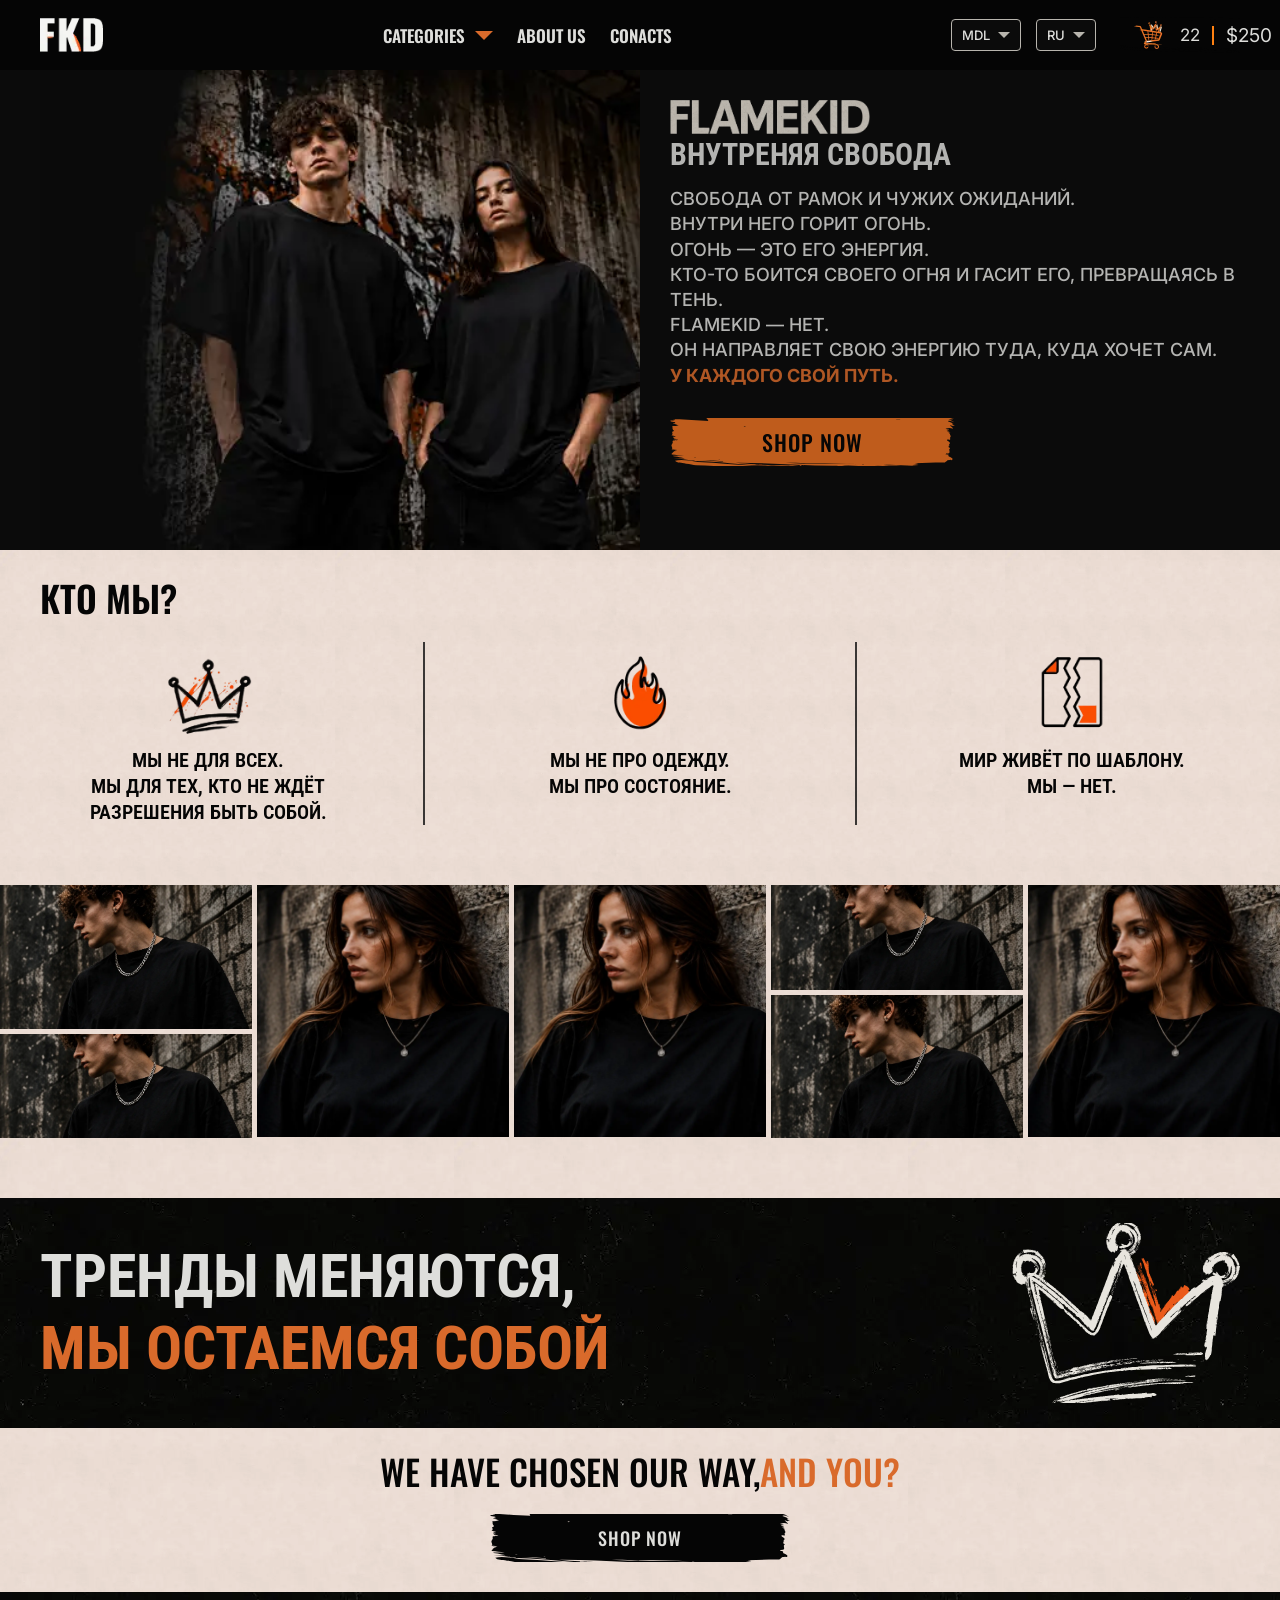
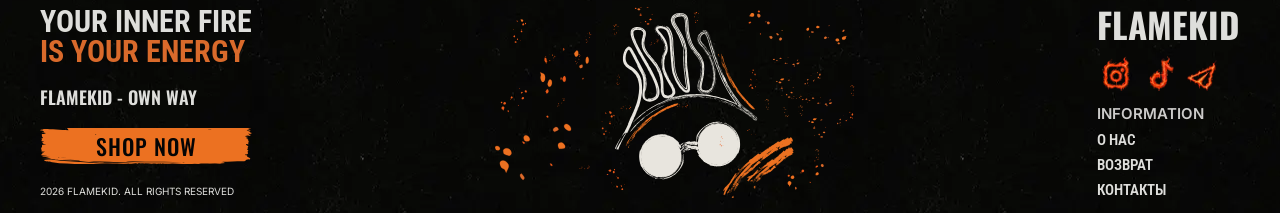
==== commit cf5fa029: "Add files via upload" ====
--- a/about.html
+++ b/about.html
@@ -45,7 +45,7 @@
 	</style>
 
 
-	<link rel="stylesheet" href="css/style.min.css?_v=20261009014618">
+	<link rel="stylesheet" href="css/style.min.css?_v=20261016001732">
 	<link rel="shortcut icon" href="favicon.ico">
 	<!-- <meta name="robots" content="noindex, nofollow"> -->
 	<meta name="viewport" content="width=device-width, initial-scale=1.0">
@@ -64,24 +64,19 @@
 						<nav class="menu__body">
 							<ul class="menu__list">
 								<li class="menu__item menu__item_categories" data-da=".row-header, 767.98, 2">
-									<button type="button" class="menu__link menu__link_arrow">categories</button>
-									<nav class="menu__sub-menu sub-menu">
-										<ul class="sub-menu__items">
-											<li class="sub-menu__item"><a href="#" class="sub-menu__link">t-shirt</a></li>
-											<li class="sub-menu__item"><a href="#" class="sub-menu__link">caps</a></li>
-											<li class="sub-menu__item"><a href="#" class="sub-menu__link">shtani</a></li>
-											<li class="sub-menu__item"><a href="#" class="sub-menu__link">hudi</a></li>
-
-											<li class="sub-menu__item"><a href="#" class="sub-menu__link">t-shirt</a></li>
-											<li class="sub-menu__item"><a href="#" class="sub-menu__link">caps</a></li>
-											<li class="sub-menu__item"><a href="#" class="sub-menu__link">shtani</a></li>
-											<li class="sub-menu__item"><a href="#" class="sub-menu__link">hudi</a></li>
+									<a href="category.html" class="menu__link link-for-submenu">categories</a>
+									<button class="menu__arrow arrow-button" aria-label="button orange arrow"></button>
+									<nav class="menu__sub-menu">
+										<ul class="menu__sub-list">
+											<li data-da=".menu__list,767.98,0" class="menu__item menu__item_sub-item"><a href="#" class="menu__link">t-shirt</a></li>
+											<li data-da=".menu__list,767.98,0" class="menu__item menu__item_sub-item"><a href="#" class="menu__link">caps</a></li>
+											<li data-da=".menu__list,767.98,0" class="menu__item menu__item_sub-item"><a href="#" class="menu__link">shtani</a></li>
+											<li data-da=".menu__list,767.98,0" class="menu__item menu__item_sub-item"><a href="#" class="menu__link">hudi</a></li>
 										</ul>
 									</nav>
 								</li>
-
-								<li class="menu__item"><a href="/" class="menu__link">conacts</a></li>
-
+								<li class="menu__item"><a href="about.html" class="menu__link">about us</a></li>
+								<li class="menu__item"><a href="contacts.html" class="menu__link">conacts</a></li>
 							</ul>
 						</nav>
 					</div>
@@ -121,7 +116,7 @@
 				<div class="brand-hero__container">
 					<div class="brand-hero__row">
 						<div class="brand-hero__img-ibg">
-							<picture><source data-srcset="img/background/about-brand.webp" srcset="[data-uri]" type="image/webp"><img src="[data-uri]"  src="img/icons/fkd-lazy.svg" data-src="img/background/about-brand.png" alt="fkd man"></picture>
+							<picture><source srcset="img/background/fkd03.webp" type="image/webp"><img src="img/background/fkd03.jpg" alt="fkd man"></picture>
 						</div>
 						<div class="brand-hero__info">
 							<h1 class="brand-hero__title">flamekid</h1>
@@ -260,7 +255,7 @@
 								<button type="button" data-spoller class="spollers__title">information</button>
 								<ul class="spollers__body">
 									<li class="spollers__items"><a href="#" class="spollers__link">о нас</a></li>
-									<li class="spollers__items"><a href="#" class="spollers__link">доставка ивозврат</a></li>
+									<li class="spollers__items"><a href="return.html" class="spollers__link">возврат</a></li>
 									<li class="spollers__items"><a href="#" class="spollers__link">контакты</a></li>
 								</ul>
 							</div>
@@ -270,7 +265,7 @@
 			</div>
 		</footer>
 	</div>
-	<script src="js/app.min.js?_v=20261009014618"></script>
+	<script src="js/app.min.js?_v=20261016001732"></script>
 </body>
 
 </html>
--- a/css/style.min.css
+++ b/css/style.min.css
@@ -1 +1 @@
-@import url(https://fonts.googleapis.com/css?family=Roboto+Condensed:300,regular,500,600,700,800&display=swap);@import url(https://fonts.googleapis.com/css?family=Oswald:500,600,700&display=swap);@import url(https://fonts.googleapis.com/css?family=Inter:regular,600,700&display=swap);[class*=_icon-]:before{font-family:icons;font-style:normal;font-weight:400;font-variant:normal;text-transform:none;line-height:1;-webkit-font-smoothing:antialiased;-moz-osx-font-smoothing:grayscale}[class*=_icon-]:before{display:block}*{padding:0;margin:0;border:0}*,:after,:before{-webkit-box-sizing:border-box;box-sizing:border-box}body,html{height:100%;min-width:320px}body{color:rgba(245,245,242,.9058823529);line-height:1;font-family:Inter;font-size:.9375rem;-ms-text-size-adjust:100%;-moz-text-size-adjust:100%;-webkit-text-size-adjust:100%;-webkit-font-smoothing:antialiased;-moz-osx-font-smoothing:grayscale}button,input,textarea{font-family:Inter;font-size:inherit}button{cursor:pointer;color:inherit;background-color:inherit}a{color:inherit}a:link,a:visited{text-decoration:none}a:hover{text-decoration:none}ul li{list-style:none}img{vertical-align:top}h1,h2,h3,h4,h5,h6{font-weight:inherit;font-size:inherit}.no-scrolling body{overflow:hidden;-ms-touch-action:none;touch-action:none}.loaded body .preloader{display:none}.lock body{overflow:hidden;-ms-touch-action:none;touch-action:none}.wrapper{min-height:100%;display:-webkit-box;display:-ms-flexbox;display:flex;-webkit-box-orient:vertical;-webkit-box-direction:normal;-ms-flex-direction:column;flex-direction:column;overflow:hidden}.wrapper>main{-webkit-box-flex:1;-ms-flex:1 1 auto;flex:1 1 auto}.wrapper>*{min-width:0}[class*=__container]{max-width:75rem;-webkit-box-sizing:content-box;box-sizing:content-box;margin:0 auto;padding:0 .9375rem}.select{position:relative}.select__body{position:relative}.select__title{color:rgba(245,245,242,.9058823529);text-align:left;font-size:.8125rem;font-weight:500;text-transform:uppercase;border:.09375rem solid #b8b5ae;border-radius:.25rem;background-color:#0b0b0b;cursor:pointer;width:100%}.select__value{display:-webkit-box;display:-ms-flexbox;display:flex;-webkit-box-align:center;-ms-flex-align:center;align-items:center;height:1.875rem;padding:0 .625rem;-webkit-column-gap:.5rem;-moz-column-gap:.5rem;column-gap:.5rem;-webkit-box-orient:horizontal;-webkit-box-direction:reverse;-ms-flex-direction:row-reverse;flex-direction:row-reverse}.select__value:before{content:"";-webkit-box-flex:0;-ms-flex:0 0 .625rem;flex:0 0 .625rem;-webkit-transition:all .3s ease 0s;transition:all .3s ease 0s;display:-webkit-box;display:-ms-flexbox;display:flex;-webkit-box-pack:center;-ms-flex-pack:center;justify-content:center;-webkit-box-align:center;-ms-flex-align:center;align-items:center;border-left:.375rem solid transparent;border-right:.375rem solid transparent;border-top:.375rem solid #b8b5ae}._select-open .select__value:before{-webkit-transform:rotate(-180deg);-ms-transform:rotate(-180deg);transform:rotate(-180deg);border-top:.375rem solid #d96a2b}.select__text{-webkit-box-flex:1;-ms-flex:1 1 auto;flex:1 1 auto}.select__input{width:100%;background-color:rgba(0,0,0,0);height:100%}.select__options{color:rgba(245,245,242,.9058823529);position:absolute;top:1.8125rem;border-radius:0 0 .25rem .25rem;min-width:100%;left:0;background-color:#0b0b0b;border-top:0;border:.09375rem solid #b8b5ae;border-top:0;padding:.25rem 0 .3125rem 0}.select__scroll{overflow-y:auto;overflow-x:hidden;max-height:200px}.select__option{width:100%;display:block;text-align:left;cursor:pointer;padding:.3125rem .625rem;color:inherit;font-size:.8125rem;font-weight:500;text-transform:uppercase}.select__option._select-selected{background-color:#eee}.select__row{display:-webkit-inline-box;display:-ms-inline-flexbox;display:inline-flex;-webkit-box-align:center;-ms-flex-align:center;align-items:center}.select._select-open{z-index:5}._select-tag{cursor:pointer}body::after{content:"";background-color:rgba(0,0,0,.7);position:fixed;width:100%;height:100%;top:0;left:0;opacity:0;-webkit-transition:opacity .4s ease 0s;transition:opacity .4s ease 0s;pointer-events:none;z-index:149}body.popup-show::after{opacity:1}.popup{position:fixed;top:0;left:0;bottom:0;right:0;padding:30px 10px;-webkit-transition:visibility .8s ease 0s;transition:visibility .8s ease 0s;visibility:hidden;pointer-events:none}.popup_show{z-index:150;visibility:visible;overflow:auto;pointer-events:auto}.popup_show .popup__content{visibility:visible;-webkit-transform:scale(1);-ms-transform:scale(1);transform:scale(1)}.popup__wrapper{display:-webkit-box;display:-ms-flexbox;display:flex;-webkit-box-align:center;-ms-flex-align:center;align-items:center;min-height:100%;width:100%;-webkit-box-pack:center;-ms-flex-pack:center;justify-content:center}.popup__content{position:relative;visibility:hidden;-webkit-transform:scale(0);-ms-transform:scale(0);transform:scale(0);-webkit-transition:-webkit-transform .3s ease 0s;transition:-webkit-transform .3s ease 0s;transition:transform .3s ease 0s;transition:transform .3s ease 0s,-webkit-transform .3s ease 0s;background-color:#eee;padding:20px;width:100%;max-width:900px;border-radius:10px}.lock .popup__content{visibility:visible}.no-webp #popup-add-bag .popup__content{background:url(../img/background/bg5.jpg) center/contain repeat}#popup-add-bag .popup__content{width:400px}.popup-close-btn{position:absolute;width:25px;height:25px;top:20px;right:20px}.popup-close-btn::after,.popup-close-btn::before{content:"";position:absolute;display:block;width:100%;height:3px;background-color:#050505;-webkit-transition:background-color .2s ease;transition:background-color .2s ease}.popup-close-btn::before{-webkit-transform:rotate(-45deg);-ms-transform:rotate(-45deg);transform:rotate(-45deg)}.popup-close-btn::after{-webkit-transform:rotate(45deg);-ms-transform:rotate(45deg);transform:rotate(45deg)}.content-popup{display:-webkit-box;display:-ms-flexbox;display:flex;-webkit-box-orient:vertical;-webkit-box-direction:normal;-ms-flex-direction:column;flex-direction:column;-webkit-box-align:center;-ms-flex-align:center;align-items:center}.content-popup__decor{position:relative;width:80px;height:80px;margin-bottom:18px;background:url(../img/icons/check-flame.svg) center/contain no-repeat}.content-popup__decor::before{content:"";position:absolute;top:55%;left:39%;width:25px;height:25px;-webkit-transform:scale(0);-ms-transform:scale(0);transform:scale(0);background:url(../img/icons/check-green.svg) 0 0 no-repeat}@-webkit-keyframes check-anim{0%{-webkit-transform:scale(0);transform:scale(0);opacity:0}60%{-webkit-transform:scale(1.15);transform:scale(1.15);opacity:1}100%{-webkit-transform:scale(1);transform:scale(1);opacity:1}}@keyframes check-anim{0%{-webkit-transform:scale(0);transform:scale(0);opacity:0}60%{-webkit-transform:scale(1.15);transform:scale(1.15);opacity:1}100%{-webkit-transform:scale(1);transform:scale(1);opacity:1}}.popup_show .content-popup__decor::before{-webkit-animation:check-anim .8s ease .5s forwards;animation:check-anim .8s ease .5s forwards}.content-popup__title{font-family:Oswald;font-size:28px;font-weight:600;color:#050505;text-transform:uppercase;line-height:1.3;text-align:center;margin-bottom:35px}.content-popup__btn-open-bag{width:50%;margin-bottom:18px}#popup-add-bag .content-popup__btn-buy{width:50%;background:url(../img/icons/hover-orange.svg) center/cover no-repeat;color:#050505}.no-webp #popup-add-review .popup__content{background:url(../img/background/bg5.jpg) center/contain repeat}#popup-add-review .popup__content{width:400px}.tabs__navigation{display:-webkit-box;display:-ms-flexbox;display:flex}.tabs__title{font-size:1.125rem;text-transform:uppercase;font-family:Oswald;font-weight:600;padding:.625rem .9375rem;border-radius:.125rem}._tab-spoller .tabs__title{display:-webkit-box;display:-ms-flexbox;display:flex;-webkit-box-align:center;-ms-flex-align:center;align-items:center;-webkit-box-pack:justify;-ms-flex-pack:justify;justify-content:space-between;-webkit-column-gap:.625rem;-moz-column-gap:.625rem;column-gap:.625rem;font-size:1.0625rem;text-align:left;background-color:#0b0b0b;color:rgba(245,245,242,.9058823529);padding:.625rem;margin-bottom:.75rem}._tab-spoller .tabs__title::after{content:"";-webkit-box-flex:0;-ms-flex:0 0 .625rem;flex:0 0 .625rem;height:.625rem;border-left:.5rem solid transparent;border-right:.5rem solid transparent;border-top:.5rem solid #d96a2b;-webkit-transition:-webkit-transform .2s ease;transition:-webkit-transform .2s ease;transition:transform .2s ease;transition:transform .2s ease,-webkit-transform .2s ease}._tab-spoller .tabs__title._tab-active{color:rgba(245,245,242,.9058823529)}._tab-spoller .tabs__title._tab-active::after{-webkit-transform:rotate(-180deg);-ms-transform:rotate(-180deg);transform:rotate(-180deg)}.tabs__title._tab-active{background-color:#0b0b0b;color:#d96a2b}._tab-spoller .tabs__content{display:-webkit-box;display:-ms-flexbox;display:flex;-webkit-box-orient:vertical;-webkit-box-direction:normal;-ms-flex-direction:column;flex-direction:column}.tabs__body{padding:.9375rem;background-color:rgba(11,11,11,.0509803922)}[class*=-ibg]{position:relative}[class*=-ibg] img{position:absolute;width:100%;height:100%;top:0;left:0;-o-object-fit:cover;object-fit:cover}[class*=-ibg_contain] img{-o-object-fit:contain;object-fit:contain}.link-view-all{position:relative;min-height:2.0625rem;display:-webkit-inline-box;display:-ms-inline-flexbox;display:inline-flex;-webkit-box-align:center;-ms-flex-align:center;align-items:center;-webkit-box-pack:center;-ms-flex-pack:center;justify-content:center;-webkit-box-flex:0;-ms-flex:0 0 9.375rem;flex:0 0 9.375rem;padding:.5rem;font-family:"Roboto Condensed"}.link-view-all{font-weight:500;text-align:center;text-transform:uppercase;letter-spacing:.125rem;overflow:hidden;background:url(../img/icons/hover-black.svg) center/cover no-repeat;-webkit-transition:color .3s ease-in;transition:color .3s ease-in}.link-view-all::before{content:"";position:absolute;top:-1.5625rem;left:-4.375rem;width:1.875rem;height:6.25rem;opacity:.5;-webkit-transform:rotate(35deg);-ms-transform:rotate(35deg);transform:rotate(35deg);background-color:#d96a2b;-webkit-transition:left .6s cubic-bezier(.19,1,.22,1);transition:left .6s cubic-bezier(.19,1,.22,1)}.caption{font-family:Oswald}.caption{font-weight:600;text-transform:uppercase;color:#050505}.card-title{font-family:Oswald;font-size:1.625rem;font-weight:500;color:#050505;text-transform:uppercase}.row-top{display:-webkit-box;display:-ms-flexbox;display:flex;-webkit-box-align:start;-ms-flex-align:start;align-items:flex-start;-webkit-box-pack:justify;-ms-flex-pack:justify;justify-content:space-between;-webkit-column-gap:.9375rem;-moz-column-gap:.9375rem;column-gap:.9375rem}.card-ibg{padding-bottom:100%;border-radius:.25rem;overflow:hidden;text-align:center}.card-ibg img:not(._lazy-loaded){-webkit-filter:blur(5px);filter:blur(5px)}.card-ibg img{-webkit-filter:blur(0);filter:blur(0);-webkit-transition:-webkit-filter .4s ease-in-out;transition:-webkit-filter .4s ease-in-out;transition:filter .4s ease-in-out;transition:filter .4s ease-in-out,-webkit-filter .4s ease-in-out}.card-price{font-family:"Roboto Condensed"}.card-price{font-weight:700;color:#050505;text-transform:uppercase}.price{display:-webkit-box;display:-ms-flexbox;display:flex;-webkit-box-align:center;-ms-flex-align:center;align-items:center;-webkit-column-gap:1.5625rem;-moz-column-gap:1.5625rem;column-gap:1.5625rem;font-family:"Roboto Condensed";font-weight:700;text-transform:uppercase}.price__new{color:rgba(245,245,242,.9058823529)}.price__old{text-decoration:line-through;color:rgba(245,245,242,.6392156863)}.btn-bay{position:relative;display:-webkit-box;display:-ms-flexbox;display:flex;-webkit-box-align:center;-ms-flex-align:center;align-items:center;-webkit-box-pack:center;-ms-flex-pack:center;justify-content:center;min-height:2.25rem;padding:.3125rem;font-family:Oswald;font-size:.8125rem;font-weight:500;text-transform:uppercase;letter-spacing:.0625rem;text-align:center;overflow:hidden;background:url(../img/icons/hover-black.svg) center/cover no-repeat;-webkit-transition:color .3s ease,-webkit-transform .1s ease;transition:color .3s ease,-webkit-transform .1s ease;transition:color .3s ease,transform .1s ease;transition:color .3s ease,transform .1s ease,-webkit-transform .1s ease}.btn-bay::before{content:"";position:absolute;top:-4.6875rem;left:-4.6875rem;width:3.125rem;height:9.6875rem;opacity:.5;-webkit-transform:rotate(35deg);-ms-transform:rotate(35deg);transform:rotate(35deg);background-color:#d96a2b;-webkit-transition:left .3s cubic-bezier(.19,1,.22,1);transition:left .3s cubic-bezier(.19,1,.22,1)}.btn-bay:active{-webkit-transform:scale(1.01);-ms-transform:scale(1.01);transform:scale(1.01)}.btn-bay_orange{color:#050505;background:url(../img/icons/hover-orange.svg) center/cover no-repeat}.product-card{border-radius:.25rem}.no-webp .product-card__body{background:url(../img/background/bg-card2.jpg) 0 0/contain repeat}.product-card__body{position:relative;display:-webkit-box;display:-ms-flexbox;display:flex;-webkit-box-orient:vertical;-webkit-box-direction:normal;-ms-flex-direction:column;flex-direction:column;height:100%;padding-bottom:.625rem}.product-card__body::before{content:"";position:absolute;top:0;left:0;width:100%;height:100%}.product-card__img-link{margin-bottom:.25rem}.info-product{z-index:20;-webkit-box-flex:1;-ms-flex:1 1 auto;flex:1 1 auto;display:-webkit-box;display:-ms-flexbox;display:flex;-webkit-box-orient:vertical;-webkit-box-direction:normal;-ms-flex-direction:column;flex-direction:column;padding-top:0;padding-bottom:0}.info-product__top-row{display:-webkit-box;display:-ms-flexbox;display:flex;-webkit-box-pack:justify;-ms-flex-pack:justify;justify-content:space-between;-webkit-box-align:center;-ms-flex-align:center;align-items:center;-ms-flex-wrap:wrap;flex-wrap:wrap;gap:.75rem;margin-bottom:.75rem}.info-product__title{-webkit-box-flex:1;-ms-flex:1 1 50%;flex:1 1 50%}.info-product__sub-title{-webkit-box-flex:1;-ms-flex:1 1 auto;flex:1 1 auto;font-size:.875rem;font-weight:600;line-height:1.2;color:#0b0b0b;text-transform:uppercase;margin-bottom:.75rem}.info-product__bottom .info-product__rating{margin-bottom:1rem}.row-price{display:-webkit-box;display:-ms-flexbox;display:flex;-webkit-box-align:center;-ms-flex-align:center;align-items:center;-webkit-column-gap:.625rem;-moz-column-gap:.625rem;column-gap:.625rem}.row-price__old{color:#050505;text-decoration:line-through;font-weight:600}.show-rating{display:-webkit-box;display:-ms-flexbox;display:flex;-webkit-box-align:end;-ms-flex-align:end;align-items:end;-webkit-column-gap:.5rem;-moz-column-gap:.5rem;column-gap:.5rem}.show-rating__items{display:-webkit-box;display:-ms-flexbox;display:flex;-webkit-box-align:center;-ms-flex-align:center;align-items:center;-webkit-column-gap:.0625rem;-moz-column-gap:.0625rem;column-gap:.0625rem}.show-rating__item-fire{position:relative;-webkit-box-flex:0;-ms-flex-positive:0;flex-grow:0;-ms-flex-negative:0;flex-shrink:0}.show-rating__item-fire::before{content:"";position:absolute;top:0;left:0;width:100%;height:100%;background:url(../img/icons/flame.svg) center no-repeat}.show-rating__item-fire_empty::before{content:"";position:absolute;top:0;left:0;width:100%;height:100%;background:url(../img/icons/flame-empty.svg) center no-repeat}.show-rating__quentity{color:#0b0b0b}.show-rating__quentity_white{color:rgba(245,245,242,.9058823529)}.btn-swiper-arrow{position:relative;width:1.375rem;height:1.375rem}.btn-swiper-arrow::before{content:"";position:absolute;top:0;left:0;width:100%;height:100%;-webkit-transition:-webkit-transform .1s ease;transition:-webkit-transform .1s ease;transition:transform .1s ease;transition:transform .1s ease,-webkit-transform .1s ease;cursor:pointer}.btn-swiper-arrow:active::before{-webkit-transform:scale(.8);-ms-transform:scale(.8);transform:scale(.8)}.control-swiper{display:-webkit-box;display:-ms-flexbox;display:flex;-webkit-box-align:center;-ms-flex-align:center;align-items:center;-webkit-box-pack:center;-ms-flex-pack:center;justify-content:center;gap:50px}.control-swiper__btn-prev::before{background:url(../img/icons/btn-prev.svg) center no-repeat}.control-swiper__btn-next::before{background:url(../img/icons/btn-next.svg) center no-repeat}.control-swiper__pagination{display:-webkit-box;display:-ms-flexbox;display:flex;-webkit-box-align:center;-ms-flex-align:center;align-items:center;gap:.3125rem}.swiper-pagination-bullet{position:relative;-webkit-box-flex:0;-ms-flex:0 0 .625rem;flex:0 0 .625rem;height:.625rem}.swiper-pagination-bullet::before{content:"";position:absolute;top:0;left:0;width:100%;height:100%;opacity:.5;background:url(../img/icons/bullet.svg) center no-repeat;-webkit-transition:opacity .2s ease;transition:opacity .2s ease;cursor:pointer}.swiper-pagination-bullet-active::before{opacity:1}.btn-grey-arrow{position:absolute;width:2.1875rem;height:2.1875rem;cursor:pointer}.btn-grey-arrow_next{top:50%;right:0;-webkit-transform:translateY(-50%);-ms-transform:translateY(-50%);transform:translateY(-50%);background:url(../img/icons/btn-next.-grey.svg) center no-repeat}.btn-grey-arrow_prev{top:50%;left:0;-webkit-transform:translateY(-50%);-ms-transform:translateY(-50%);transform:translateY(-50%);background:url(../img/icons/btn-prev-grey.svg) center no-repeat}.btn-grey-arrow.swiper-button-disabled{opacity:.5}.breadcrumbs__list{display:-webkit-box;display:-ms-flexbox;display:flex;-webkit-box-align:center;-ms-flex-align:center;align-items:center;font-family:"Roboto Condensed"}.breadcrumbs__list{font-weight:600;text-transform:uppercase}.breadcrumbs__list_black-color{color:#050505}.breadcrumbs__list_white-color{color:rgba(245,245,242,.9058823529)}.breadcrumbs__list>:not(:last-child)::after{content:"/";font-weight:600;margin:0 .375rem}.breadcrumbs__item{display:-webkit-box;display:-ms-flexbox;display:flex;-webkit-box-align:center;-ms-flex-align:center;align-items:center}.breadcrumbs__link{position:relative;display:inline-block;overflow:hidden}.breadcrumbs__link_active{color:#d96a2b;font-weight:500}.breadcrumbs__link::before{content:"";position:absolute;bottom:0;left:-100%;width:100%;height:.09375rem;background-color:#ff8111;-webkit-transition:left .2s ease;transition:left .2s ease}.header{position:absolute;top:0;left:0;width:100%;z-index:100}.header_black{background-color:#050505;position:static}.row-header{display:-webkit-box;display:-ms-flexbox;display:flex;-webkit-box-align:center;-ms-flex-align:center;align-items:center}.row-header{padding:.6875rem 0}.row-header__logo{position:relative;z-index:15;-webkit-box-flex:0;-ms-flex:0 0 3.75rem;flex:0 0 3.75rem;height:2.125rem}.row-header__logo img{min-width:100%;height:100%}.menu{-webkit-box-flex:1;-ms-flex:1 1 auto;flex:1 1 auto;display:-webkit-box;display:-ms-flexbox;display:flex;-webkit-box-align:center;-ms-flex-align:center;align-items:center;-webkit-box-pack:center;-ms-flex-pack:center;justify-content:center}.menu__list{display:-webkit-box;display:-ms-flexbox;display:flex;-ms-flex-wrap:wrap;flex-wrap:wrap;-webkit-box-pack:center;-ms-flex-pack:center;justify-content:center}.menu__item{position:relative;z-index:5;padding:0 .75rem;min-height:1.75rem;display:-webkit-box;display:-ms-flexbox;display:flex;-webkit-box-align:center;-ms-flex-align:center;align-items:center;-webkit-box-pack:center;-ms-flex-pack:center;justify-content:center;font-family:Oswald}.menu__item{font-weight:600;text-transform:uppercase}.menu__item::before{content:"";position:absolute;z-index:-1;top:0;left:0;width:100%;height:100%;-webkit-transform:scale3d(0,1,1);transform:scale3d(0,1,1);-webkit-transform-origin:center left;-ms-transform-origin:center left;transform-origin:center left;background:url(../img/icons/hover-orange.svg) center/cover no-repeat;-webkit-transition:-webkit-transform .2s ease-in;transition:-webkit-transform .2s ease-in;transition:transform .2s ease-in;transition:transform .2s ease-in,-webkit-transform .2s ease-in}.sub-menu{position:absolute;top:1.0625rem;left:0;z-index:1;min-width:9.375rem;visibility:hidden;opacity:0;padding-top:.9375rem;-webkit-transition:opacity .5s ease;transition:opacity .5s ease}.sub-menu-active .sub-menu{visibility:visible;opacity:1}.sub-menu__items{padding:.75rem;background-color:#050505}.sub-menu__item{display:-webkit-box;display:-ms-flexbox;display:flex}.sub-menu__item:not(:last-child){margin-bottom:.875rem}.sub-menu__link{width:100%;-webkit-transition:color .2s ease;transition:color .2s ease}.sub-menu__link:hover{color:#d96a2b}.block-info-header{position:relative;z-index:5;display:-webkit-box;display:-ms-flexbox;display:flex;-webkit-box-align:center;-ms-flex-align:center;align-items:center;-webkit-box-pack:center;-ms-flex-pack:center;justify-content:center}.block-info-header__custom-select{display:-webkit-box;display:-ms-flexbox;display:flex;-webkit-box-align:center;-ms-flex-align:center;align-items:center;-webkit-column-gap:.9375rem;-moz-column-gap:.9375rem;column-gap:.9375rem}.bag{display:-webkit-box;display:-ms-flexbox;display:flex;-webkit-box-align:center;-ms-flex-align:center;align-items:center;-webkit-column-gap:.75rem;-moz-column-gap:.75rem;column-gap:.75rem;padding:.1875rem .5rem;background:url(../img/icons/hover-black.svg) center/cover no-repeat}.no-webp .bag::before{background:url(../img/icons/cart.png) center/contain no-repeat}.bag::before{content:"";-webkit-box-flex:0;-ms-flex:0 0 2.5rem;flex:0 0 2.5rem;height:1.875rem;-webkit-transition:-webkit-transform .1s ease-in;transition:-webkit-transform .1s ease-in;transition:transform .1s ease-in;transition:transform .1s ease-in,-webkit-transform .1s ease-in}.bag__quentity{font-size:1.0625rem}.bag__value-price{display:-webkit-box;display:-ms-flexbox;display:flex;-webkit-column-gap:.75rem;-moz-column-gap:.75rem;column-gap:.75rem;font-size:1.1875rem}.bag__value-price::before{content:"";width:.125rem;background-color:#ff8111}.menu__link_arrow{display:-webkit-box;display:-ms-flexbox;display:flex;-webkit-box-align:center;-ms-flex-align:center;align-items:center;-webkit-column-gap:.5rem;-moz-column-gap:.5rem;column-gap:.5rem;font-family:Oswald}.menu__link_arrow{font-weight:600;text-transform:uppercase}.menu__link_arrow::after{content:"";border-left:.5rem solid transparent;border-right:.5rem solid transparent;border-top:.5rem solid #d96a2b;-webkit-transition:all .3s ease;transition:all .3s ease}.sub-menu-active .menu__link_arrow::after{-webkit-transform:rotate(-180deg);-ms-transform:rotate(-180deg);transform:rotate(-180deg)}.header .menu__item_categories:focus-within .sub-menu{visibility:visible;opacity:1}.header .menu__item_categories:focus-within .menu__link_arrow::after{-webkit-transform:rotate(-180deg);-ms-transform:rotate(-180deg);transform:rotate(-180deg)}.menu-text{display:none}.no-webp .footer{background:url(../img/background/bg-abour-product.jpg) center repeat}.footer{position:relative;padding:.9375rem 0}.footer__row{display:-webkit-box;display:-ms-flexbox;display:flex;-webkit-box-pack:justify;-ms-flex-pack:justify;justify-content:space-between;-webkit-column-gap:.9375rem;-moz-column-gap:.9375rem;column-gap:.9375rem}.footer__item-img{-webkit-box-flex:0;-ms-flex:0 1 30%;flex:0 1 30%;display:-webkit-box;display:-ms-flexbox;display:flex;-webkit-box-align:center;-ms-flex-align:center;align-items:center;-webkit-box-pack:center;-ms-flex-pack:center;justify-content:center}.footer__wrapper-decor-ibg{width:100%;padding-bottom:53%}.left-item-footer{display:-webkit-box;display:-ms-flexbox;display:flex;-webkit-box-orient:vertical;-webkit-box-direction:normal;-ms-flex-direction:column;flex-direction:column;-webkit-box-pack:justify;-ms-flex-pack:justify;justify-content:space-between;row-gap:.625rem}.left-item-footer__big-txt{font-family:"Roboto Condensed"}.left-item-footer__big-txt{font-weight:700;text-transform:uppercase}.left-item-footer__big-txt span{color:#d96a2b}.left-item-footer__small-txt{font-family:Oswald}.left-item-footer__small-txt{font-weight:600;text-transform:uppercase}.left-item-footer__copyright{text-transform:uppercase;line-height:1.3}.right-item{display:-webkit-box;display:-ms-flexbox;display:flex;-webkit-box-orient:vertical;-webkit-box-direction:normal;-ms-flex-direction:column;flex-direction:column;-webkit-box-pack:justify;-ms-flex-pack:justify;justify-content:space-between;-webkit-box-align:end;-ms-flex-align:end;align-items:flex-end;row-gap:.625rem}.right-item__logo{font-family:Oswald}.right-item__logo{font-weight:700;text-transform:uppercase;display:inline-block;-ms-flex-item-align:start;align-self:flex-start}.right-item__spollers{font-family:"Roboto Condensed";font-weight:600;text-transform:uppercase}.right-item__spollers .spollers__body>:not(:last-child){margin-bottom:.625rem}.media-social{width:100%;display:-webkit-box;display:-ms-flexbox;display:flex;-webkit-box-align:end;-ms-flex-align:end;align-items:flex-end;-webkit-column-gap:.5rem;-moz-column-gap:.5rem;column-gap:.5rem}.media-social__link-ibg{-webkit-box-flex:0;-ms-flex:0 0 25%;flex:0 0 25%;padding-bottom:25%;-webkit-transition:-webkit-transform .2s ease-in;transition:-webkit-transform .2s ease-in;transition:transform .2s ease-in;transition:transform .2s ease-in,-webkit-transform .2s ease-in}.spollers__title{font-weight:600;text-transform:uppercase;color:#cccbca;margin-bottom:.625rem}.spollers__link{-webkit-transition:color .2s ease;transition:color .2s ease}.spollers__link:hover{color:#ff8111}.page__hero{padding-bottom:.625rem}.no-webp .page__product-new{background:url(../img/background/bg5.jpg) 0 0/contain repeat}.no-webp .hero-page{background:url(../img/banner-home/bgcfkd4.jpg) center/cover no-repeat}.hero-page{position:relative}.hero-page::before{content:"";position:absolute;top:0;left:0;z-index:2;width:100%;height:100%;background-color:rgba(91,149,91,.12)}.hero-page__img-man-ibg{position:absolute;bottom:0}.content-hero>:last-child{margin-bottom:0}.content-hero__logo-ibg{width:81.244%;padding-bottom:14%}.content-hero__title{position:absolute;width:1px;height:1px;margin:-1px;padding:0;overflow:hidden;clip:rect(0 0 0 0);border:0}.content-hero__bottom-row{position:relative;z-index:3;display:-webkit-box;display:-ms-flexbox;display:flex;-webkit-box-pack:justify;-ms-flex-pack:justify;justify-content:space-between;-webkit-box-align:center;-ms-flex-align:center;align-items:center;-webkit-column-gap:.875rem;-moz-column-gap:.875rem;column-gap:.875rem}.content-hero__crambs{font-family:"Roboto Condensed";font-weight:500}.content-hero__crambs{text-transform:uppercase;letter-spacing:.125rem}.content-hero p{font-weight:600;line-height:1.2;text-transform:uppercase;max-width:38%}.brush-text__svg{display:block;width:100%}.brush-text__title{letter-spacing:1px;fill:#fff}.brush-mask__stroke{stroke-dasharray:1000;stroke-dashoffset:1000;-webkit-animation:brush-loop 33s linear infinite;animation:brush-loop 33s linear infinite}@-webkit-keyframes brush-loop{0%{stroke-dashoffset:1000}12.121%{stroke-dashoffset:0}57.576%{stroke-dashoffset:0}69.697%{stroke-dashoffset:1000}100%{stroke-dashoffset:1000}}@keyframes brush-loop{0%{stroke-dashoffset:1000}12.121%{stroke-dashoffset:0}57.576%{stroke-dashoffset:0}69.697%{stroke-dashoffset:1000}100%{stroke-dashoffset:1000}}.no-webp .featured{background:url(../img/background/bg5.jpg) 0 0/contain repeat}.featured__products{display:-webkit-box;display:-ms-flexbox;display:flex;-ms-flex-wrap:wrap;flex-wrap:wrap;row-gap:1.25rem;margin:0 -.625rem}.featured__product{-ms-flex-preferred-size:25%;flex-basis:25%;padding:0 .625rem}.no-webp .our-advantages{background:url(../img/background/bg-abour-product.jpg) 0 0 repeat}.our-advantages__row{display:-webkit-box;display:-ms-flexbox;display:flex;-webkit-box-pack:justify;-ms-flex-pack:justify;justify-content:space-between;-webkit-column-gap:.3125rem;-moz-column-gap:.3125rem;column-gap:.3125rem;row-gap:.8125rem}.our-advantages__item{position:relative;-ms-flex-preferred-size:30%;flex-basis:30%;display:-webkit-box;display:-ms-flexbox;display:flex;-webkit-column-gap:.8125rem;-moz-column-gap:.8125rem;column-gap:.8125rem}.our-advantages__decor{-webkit-box-flex:0;-ms-flex:0 0 .125rem;flex:0 0 .125rem;background-color:rgba(245,245,242,.9058823529)}.our-advantages__img{-webkit-box-flex:0;-ms-flex:0 0 17%;flex:0 0 17%;-ms-flex-item-align:start;align-self:flex-start}.our-advantages__img img{width:100%;max-width:4.8125rem}.our-advantages__body-info{text-transform:uppercase;line-height:1.4}.our-advantages__title{font-family:Oswald}.our-advantages__title{font-weight:400;color:#e8e5de}.no-webp .block-about-product{background:url(../img/background/bg5.jpg) 0 0/contain repeat}.block-about-product__row{display:-webkit-box;display:-ms-flexbox;display:flex}.block-about-product__item-img-ibg{-webkit-box-flex:1;-ms-flex:1 0 50%;flex:1 0 50%;padding-bottom:32.9268%}.info-about-product{display:-webkit-box;display:-ms-flexbox;display:flex;-webkit-box-align:center;-ms-flex-align:center;align-items:center;-webkit-box-pack:center;-ms-flex-pack:center;justify-content:center;padding:.9375rem 0;background:url(../img/icons/animline3.gif) center/cover no-repeat}.info-about-product__body{max-width:70%}.info-about-product p{color:#0b0b0b;line-height:1.2}.info-about-product p{font-weight:500;text-transform:lowercase}.icons-row{display:-webkit-box;display:-ms-flexbox;display:flex;-webkit-box-align:center;-ms-flex-align:center;align-items:center;-ms-flex-wrap:wrap;flex-wrap:wrap;-webkit-column-gap:.3125rem;-moz-column-gap:.3125rem;column-gap:.3125rem}.icons-row__item{position:relative;-webkit-box-flex:0;-ms-flex:0 0 22%;flex:0 0 22%;padding-bottom:22%}.icons-row__item::before{content:"";position:absolute;top:0;left:0;width:100%;height:100%}.icons-row__item:nth-child(1)::before{background:url(../img/icons/painter-brush.svg) center/contain no-repeat}.icons-row__item:nth-child(3)::before{background:url(../img/icons/airbrushsvg.svg) center/contain no-repeat}.icons-row__item:nth-child(5)::before{background:url(../img/icons/tishirt.svg) center/contain no-repeat}.icons-row__decor{-webkit-box-flex:0;-ms-flex:0 0 12%;flex:0 0 12%;height:1.25rem;background:url(../img/icons/decor-brush-line.svg) center/cover no-repeat}.no-webp .slide-card__body{background:url(../img/background/bg-card2.jpg) 0 0/cover no-repeat}.slide-card__body{display:-webkit-box;display:-ms-flexbox;display:flex;-webkit-box-align:center;-ms-flex-align:center;align-items:center;-webkit-box-pack:justify;-ms-flex-pack:justify;justify-content:space-between;-webkit-column-gap:.625rem;-moz-column-gap:.625rem;column-gap:.625rem}.slide-card__img{width:55%;padding-bottom:55%}.slide-card__info{-webkit-box-flex:1;-ms-flex:1 1 auto;flex:1 1 auto;padding:.625rem .625rem .625rem 0}.slide-card__title{margin-bottom:.75rem}.slide-card__price{margin-bottom:1rem}.slide-card__bay-btn{width:100%}.page__breadcrumbs-product{padding:.9375rem 0 1.5rem 0;background-color:#0b0b0b}.page__product-order{padding-top:.625rem;padding-bottom:2.5rem}.no-webp .page__like-may{background:url(../img/background/bg5.jpg) 0 0/contain repeat}.order-product{background-color:#0b0b0b}.left-item-photo{-webkit-box-flex:0;-ms-flex:0 0 45%;flex:0 0 45%;min-width:0}.left-item-photo__slider{position:relative}.big-photo-product{margin-bottom:.625rem}.big-photo-product__img-ibg{width:100%;padding-bottom:73%}.thumb-photo__swiper .swiper-slide-thumb-active{border:.125rem solid rgba(232,229,222,.6392156863)}.thumb-photo__img-ibg{padding-bottom:80%}.info-product-order{text-transform:uppercase;opacity:.8}.info-product-order__title{font-family:Oswald;font-weight:600;font-size:1.875rem;margin-bottom:.75rem}.info-product-order__rating{margin-bottom:.625rem}.info-product-order__price{margin-bottom:.5rem}.info-product-order__description{max-width:75%;font-size:.75rem;line-height:1.3;margin-bottom:.75rem}.info-product-order__size{margin-bottom:.75rem}.info-product-order__color{margin-bottom:.75rem}.info-product-order__btns{display:-webkit-box;display:-ms-flexbox;display:flex}.info-product-order__btns{margin-bottom:1rem}.info-product-order__btn-add-bag{-webkit-box-flex:0;-ms-flex:0 1 40%;flex:0 1 40%;font-size:.9375rem}.info-product-order__icons-row{padding-top:.75rem}.info-size__top-row{margin-bottom:.5rem}.info-size__choose{display:-webkit-box;display:-ms-flexbox;display:flex;-webkit-box-align:center;-ms-flex-align:center;align-items:center;-ms-flex-wrap:wrap;flex-wrap:wrap;gap:.9375rem}.info-size__btn{position:relative;-webkit-box-flex:0;-ms-flex:0 0 2.8125rem;flex:0 0 2.8125rem;height:1.75rem;line-height:normal}.info-size__btn._form-focus .info-size__label{border-color:#d96a2b}.info-size__input{position:absolute;top:50%;left:50%;-webkit-transform:translate(-50%,-50%);-ms-transform:translate(-50%,-50%);transform:translate(-50%,-50%);opacity:0}.info-size__input:checked+.info-size__label{border-color:#d96a2b;color:#d96a2b}.info-size__label{position:absolute;top:0;left:0;width:100%;height:100%;display:-webkit-box;display:-ms-flexbox;display:flex;-webkit-box-align:center;-ms-flex-align:center;align-items:center;-webkit-box-pack:center;-ms-flex-pack:center;justify-content:center;border:.125rem solid rgba(232,229,222,.6392156863);border-radius:.125rem;-webkit-transition:all .2s ease;transition:all .2s ease;font-weight:600}.row-info-product{display:-webkit-box;display:-ms-flexbox;display:flex;-webkit-box-align:center;-ms-flex-align:center;align-items:center;-webkit-box-pack:justify;-ms-flex-pack:justify;justify-content:space-between;-webkit-column-gap:.625rem;-moz-column-gap:.625rem;column-gap:.625rem}.row-info-product__guide{-webkit-transition:color .2s ease;transition:color .2s ease}.color-choose__row{margin-bottom:.625rem}.color-choose__wrapper-btn{display:-webkit-box;display:-ms-flexbox;display:flex;-webkit-box-align:center;-ms-flex-align:center;align-items:center;-webkit-column-gap:.9375rem;-moz-column-gap:.9375rem;column-gap:.9375rem}.color-choose__btn{position:relative;-webkit-box-flex:0;-ms-flex:0 0 2.1875rem;flex:0 0 2.1875rem;height:2.1875rem;border-radius:50%;line-height:normal;border:.1875rem solid #ff8111;overflow:hidden}.color-choose__btn_black{background-color:#0b0b0b}.color-choose__btn_white{background-color:rgba(245,245,242,.9058823529)}.color-choose__input{position:absolute;top:50%;left:50%;-webkit-transform:translate(-50%,-50%);-ms-transform:translate(-50%,-50%);transform:translate(-50%,-50%);opacity:0}.color-choose__input:checked+.color-choose__label::before{opacity:1}.color-choose__label{position:absolute;top:0;left:0;width:100%;height:100%;overflow:hidden}.color-choose__label::before{content:"";position:absolute;top:50%;left:50%;-webkit-transform:translate(-50%,-50%);-ms-transform:translate(-50%,-50%);transform:translate(-50%,-50%);width:50%;height:45%;background:url(../img/icons/check.svg) 0 0/contain no-repeat;opacity:0;-webkit-transition:opacity .1s ease;transition:opacity .1s ease}.quantity-btn{display:-webkit-box;display:-ms-flexbox;display:flex;-webkit-box-align:center;-ms-flex-align:center;align-items:center}.quantity-btn__minus{width:2.4375rem;height:2.3125rem;background-color:#d96a2b;border-top-left-radius:.1875rem;border-bottom-left-radius:.1875rem;font-size:1.25rem;-webkit-transition:color .2s ease;transition:color .2s ease}.quantity-btn__minus._btn-disable{opacity:.5;cursor:not-allowed}.quantity-btn__minus:active{font-size:1.375rem}.quantity-btn__input{width:3.125rem;height:2.3125rem;padding:.375rem .75rem;outline:0;font-size:1rem;text-align:center;font-weight:600}.quantity-btn__plus{background-color:#d96a2b;width:2.4375rem;height:2.3125rem;border-top-right-radius:.1875rem;border-bottom-right-radius:.1875rem;font-size:1.25rem;-webkit-transition:color .2s ease;transition:color .2s ease}.quantity-btn__plus:active{font-size:1.375rem}.row-icons-product{display:-webkit-box;display:-ms-flexbox;display:flex;-webkit-box-align:center;-ms-flex-align:center;align-items:center;position:relative;-webkit-box-pack:justify;-ms-flex-pack:justify;justify-content:space-between;-webkit-column-gap:.625rem;-moz-column-gap:.625rem;column-gap:.625rem}.row-icons-product::before{content:"";position:absolute;top:0;left:0;width:100%;height:.09375rem;background-color:rgba(232,229,222,.6392156863)}.row-icons-product__card{-webkit-box-flex:0;-ms-flex:0 0 25%;flex:0 0 25%;display:-webkit-box;display:-ms-flexbox;display:flex;-webkit-box-orient:vertical;-webkit-box-direction:normal;-ms-flex-direction:column;flex-direction:column;-webkit-box-align:center;-ms-flex-align:center;align-items:center;row-gap:.625rem;text-align:center;line-height:1.3}.row-icons-product__icon-diverly{width:2.8125rem;height:2.8125rem;background:url(../img/icons/car-01.svg) 0 0 no-repeat}.row-icons-product__txt{font-size:.625rem}.row-icons-product__icon-shiping{width:2.5rem;height:2.5rem;background:url(../img/icons/shar-orange.svg) 0 0 no-repeat}.row-icons-product__icon-secure{width:2.5rem;height:2.5rem;background:url(../img/icons/secure-01.svg) 0 0 no-repeat}.no-webp .details-product{background:url(../img/background/bg5.jpg) 0 0/contain repeat}.details-product{text-transform:uppercase;color:#050505}.row-review{display:-webkit-box;display:-ms-flexbox;display:flex;-webkit-box-align:start;-ms-flex-align:start;align-items:flex-start;-webkit-box-pack:justify;-ms-flex-pack:justify;justify-content:space-between;-ms-flex-wrap:wrap;flex-wrap:wrap;row-gap:1.25rem}.feedback{-webkit-box-flex:0;-ms-flex:0 0 45%;flex:0 0 45%;max-height:500px;overflow-y:auto}.feedback__item{margin-bottom:1.5rem}.feedback__item:last-child{margin-bottom:0}.feedback__info{display:-webkit-box;display:-ms-flexbox;display:flex;-webkit-box-align:end;-ms-flex-align:end;align-items:flex-end;-webkit-column-gap:.625rem;-moz-column-gap:.625rem;column-gap:.625rem;margin-bottom:.625rem}.feedback__name{font-family:Oswald;font-size:.8125rem}.feedback__data{font-style:italic;font-size:.75rem}.feedback__rating{margin-bottom:.625rem}.feedback__text{font-size:.875rem;line-height:1.3;text-transform:none}.title-feedback{display:-webkit-box;display:-ms-flexbox;display:flex;-webkit-box-align:end;-ms-flex-align:end;align-items:flex-end;-webkit-column-gap:.625rem;-moz-column-gap:.625rem;column-gap:.625rem}.form-review{-webkit-box-flex:0;-ms-flex:0 0 45%;flex:0 0 45%}.form-review__wrapper-input{position:relative;margin-bottom:1.25rem}.form-review__label-input span{color:rgba(210,21,21,.984)}.form-review__input-name{min-height:2.75rem}.form-review__input-name._form-error{border:.125rem solid rgba(210,21,21,.984);-webkit-box-shadow:0 80px 80px -20px rgba(255,90,48,.08),0 30px 24px -10px rgba(255,90,48,.05),0 12px 10px -6px rgba(255,90,48,.04),0 4px 4px -4px rgba(30,33,44,.03);box-shadow:0 80px 80px -20px rgba(255,90,48,.08),0 30px 24px -10px rgba(255,90,48,.05),0 12px 10px -6px rgba(255,90,48,.04),0 4px 4px -4px rgba(30,33,44,.03)}.form-review__input-txt{min-height:5.9375rem;resize:none}.form-review__btn{color:rgba(245,245,242,.9058823529);width:11.25rem}.input-review{width:100%;padding:.625rem;margin-top:.625rem;outline:0;border-radius:.25rem;border:.125rem solid #050505;background-color:rgba(0,0,0,0)}.input-review._form-focus{outline:0;border:.125rem solid #d96a2b}.rating-tabs{margin-bottom:1.125rem}.rating-tabs__title{margin-bottom:.625rem}.rating-tabs__items{display:-webkit-box;display:-ms-flexbox;display:flex;-webkit-box-align:center;-ms-flex-align:center;align-items:center;-webkit-column-gap:.75rem;-moz-column-gap:.75rem;column-gap:.75rem}.rating-tabs__item{position:relative;-webkit-box-flex:0;-ms-flex:0 0 1.875rem;flex:0 0 1.875rem;height:1.875rem;border-radius:50%;line-height:normal;border:.125rem solid #050505;overflow:hidden}.rating-tabs__input{position:absolute;top:50%;left:50%;-webkit-transform:translate(-50%,-50%);-ms-transform:translate(-50%,-50%);transform:translate(-50%,-50%);opacity:0}.rating-tabs__input:checked+.rating-tabs__label span{opacity:0}.rating-tabs__input:checked+.rating-tabs__label::before{opacity:1}.rating-tabs__label{position:absolute;width:100%;height:100%;display:-webkit-box;display:-ms-flexbox;display:flex;-webkit-box-align:center;-ms-flex-align:center;align-items:center;-webkit-box-pack:center;-ms-flex-pack:center;justify-content:center;overflow:hidden}.rating-tabs__label span{color:#d96a2b;font-weight:600;opacity:1}.rating-tabs__label::before{content:"";position:absolute;top:50%;left:50%;-webkit-transform:translate(-50%,-50%);-ms-transform:translate(-50%,-50%);transform:translate(-50%,-50%);width:.875rem;height:.875rem;opacity:0;background:url(../img/icons/check-green.svg) center no-repeat;-webkit-transition:opacity .2s ease;transition:opacity .2s ease}.title-review{font-family:"Roboto Condensed";font-weight:600;margin-bottom:1rem}.title-label{font-family:"Roboto Condensed";font-size:.875rem;font-weight:600}.title-label span{color:rgba(210,21,21,.984)}.description-tab{max-width:70%}.description-tab p{font-size:1.125rem;line-height:1.3;text-transform:none}.sizes-product{width:50%;padding:0}.sizes-product__img-ibg{width:100%;padding-bottom:60%}.take-care{width:100%;font-size:1rem;line-height:1.3;text-transform:none}.form__error{position:absolute;left:0;bottom:-.75rem;font-size:.625rem;color:rgba(210,21,21,.984)}.no-webp .page_bg{background:url(../img/background/bg5.jpg) 0 0/contain repeat}.page__breadcrumbs-bag{padding:.9375rem 0 1.5rem 0}.content-bag__row{display:-webkit-box;display:-ms-flexbox;display:flex;-webkit-box-align:start;-ms-flex-align:start;align-items:flex-start;margin:0 -.3125rem}.column-left-bag{-webkit-box-flex:0;-ms-flex:0 0 65%;flex:0 0 65%;display:-webkit-box;display:-ms-flexbox;display:flex;-ms-flex-wrap:wrap;flex-wrap:wrap;row-gap:.9375rem;color:#050505;font-weight:600;text-transform:uppercase}.product-bag{-webkit-box-flex:0;-ms-flex:0 0 25%;flex:0 0 25%;padding:0 .3125rem}.no-webp .product-bag__card{background:url(../img/background/bg-card2.jpg) 0 0/contain repeat}.product-bag__card{display:-webkit-box;display:-ms-flexbox;display:flex;-webkit-box-orient:vertical;-webkit-box-direction:normal;-ms-flex-direction:column;flex-direction:column;height:100%}.product-bag__img-ibg{padding-bottom:60%}.product-bag__body{-webkit-box-flex:1;-ms-flex:1 1 auto;flex:1 1 auto;padding:.5rem;display:-webkit-box;display:-ms-flexbox;display:flex;-webkit-box-orient:vertical;-webkit-box-direction:normal;-ms-flex-direction:column;flex-direction:column;row-gap:.625rem}.product-bag__title{font-family:Oswald;font-size:1.25rem;margin-bottom:.3125rem}.product-bag__btn-remove{font-size:.5625rem;color:rgba(245,245,242,.9058823529);width:100%;min-height:0}.caption-info-bag{font-size:.6875rem;color:rgba(11,11,11,.9137254902)}.caption-info-bag::after{content:":"}.info-card-bag{display:-webkit-box;display:-ms-flexbox;display:flex;-webkit-box-align:end;-ms-flex-align:end;align-items:flex-end;-webkit-box-pack:justify;-ms-flex-pack:justify;justify-content:space-between;-webkit-column-gap:.5rem;-moz-column-gap:.5rem;column-gap:.5rem}.price-product-bag{-webkit-box-flex:1;-ms-flex:1 1 auto;flex:1 1 auto}.column-right{-webkit-box-flex:1;-ms-flex:1 1 auto;flex:1 1 auto;padding:0 .3125rem}.no-webp .column-right__body{background:url(../img/background/bg-abour-product.jpg) center/contain repeat}.column-right__body{padding:.9375rem;display:-webkit-box;display:-ms-flexbox;display:flex;-webkit-box-orient:vertical;-webkit-box-direction:normal;-ms-flex-direction:column;flex-direction:column;text-transform:uppercase}.column-right__title{line-height:1.3}.column-right__quentity-info{margin-bottom:1rem}.column-right__price{margin-bottom:1rem}.column-right__additional-info{padding:.125rem}.column-right__additional-info{line-height:1.4}.column-right__additional-info{border:.125rem solid rgba(217,61,0,.9019607843)}.column-right__checkout{width:90%;-ms-flex-item-align:center;-ms-grid-row-align:center;align-self:center;margin-bottom:1rem}.column-right__continue-shop{-ms-flex-item-align:center;-ms-grid-row-align:center;align-self:center;display:-webkit-inline-box;display:-ms-inline-flexbox;display:inline-flex;-webkit-box-align:center;-ms-flex-align:center;align-items:center;-webkit-box-pack:center;-ms-flex-pack:center;justify-content:center;min-height:2.25rem;width:90%;padding:.125rem;font-size:.8125rem;border:.125rem solid rgba(245,245,242,.9058823529);margin-bottom:1.25rem;-webkit-transition:all .2s ease;transition:all .2s ease}.column-right__icons-row{padding-top:.9375rem}.info-quentity__title::after{content:":"}.info-quentity__product-quentity{font-size:1.0625rem}.price-order{padding-bottom:.125rem;line-height:1.2;border-bottom:.125rem solid rgba(245,245,242,.9058823529)}.price-order__title::after{content:":"}.price-order__price{font-family:Oswald;font-weight:600;font-size:1.25rem;color:#d96a2b}.page__big-txt-info{padding-top:3.75rem}.brand-hero{position:relative;background-color:#0b0b0b}.brand-hero__row{display:-webkit-box;display:-ms-flexbox;display:flex;row-gap:.9375rem}.brand-hero__img-ibg{-webkit-box-flex:0;-ms-flex:0 0 40%;flex:0 0 40%;padding-bottom:40%;-ms-flex-item-align:start;align-self:flex-start}.brand-hero__info{-webkit-box-flex:1;-ms-flex:1 1 auto;flex:1 1 auto;text-transform:uppercase}.brand-hero__info{opacity:.8}.brand-hero__info p{font-weight:500;line-height:1.4}.brand-hero__info p span{color:#d96a2b;font-weight:700}.brand-hero__info:last-child{margin-bottom:0}.brand-hero__title{position:absolute;width:1px;height:1px;margin:-1px;padding:0;overflow:hidden;clip:rect(0 0 0 0);border:0}.brand-hero__logo-ibg{width:35%;padding-bottom:6%;margin-bottom:.375rem}.brand-hero__sub-title{font-family:"Roboto Condensed"}.brand-hero__sub-title{font-weight:700}.brand-hero__link{width:50%;min-height:3.625rem}.no-webp .who-we-are{background:url(../img/background/bg5.jpg) 0 0/contain repeat}.who-we-are__row{display:-webkit-box;display:-ms-flexbox;display:flex;-webkit-box-pack:justify;-ms-flex-pack:justify;justify-content:space-between;-webkit-column-gap:.9375rem;-moz-column-gap:.9375rem;column-gap:.9375rem}.who-we-are__item{-webkit-box-flex:0;-ms-flex:0 0 28%;flex:0 0 28%}.who-we-are__decor{-webkit-box-flex:0;-ms-flex:0 0 .125rem;flex:0 0 .125rem;min-height:100%;background-color:rgba(11,11,11,.7882352941)}.card-about{display:-webkit-box;display:-ms-flexbox;display:flex;-webkit-box-align:center;-ms-flex-align:center;align-items:center;-webkit-box-orient:vertical;-webkit-box-direction:normal;-ms-flex-direction:column;flex-direction:column;row-gap:.3125rem}.card-about__icon{width:6.25rem;height:6.25rem}.no-webp .card-about__icon_korona{background:url(../img/icons/korona-black-01-02.png) center/contain no-repeat}.no-webp .card-about__icon_flame{background:url(../img/icons/flame-icon.png) center/contain no-repeat}.no-webp .card-about__icon_tamplate{background:url(../img/icons/tamplate.png) center/contain no-repeat}.card-about__txt{font-family:"Roboto Condensed";font-weight:600}.card-about__txt{line-height:1.3;color:#050505;text-align:center;text-transform:uppercase}.no-webp .galerie{background:url(../img/background/bg5.jpg) 0 0/contain repeat}.galerie__slider{position:relative}.galerie__btn-next{display:none}.galerie__btn-prev{display:none}.galerie__swiper-pagination{-webkit-box-pack:center;-ms-flex-pack:center;justify-content:center;-webkit-column-gap:.625rem;-moz-column-gap:.625rem;column-gap:.625rem}.slide-galerie_two-img{display:-webkit-box;display:-ms-flexbox;display:flex;-webkit-box-orient:vertical;-webkit-box-direction:normal;-ms-flex-direction:column;flex-direction:column;row-gap:.3125rem}.slide-galerie__img-ibg{width:100%;padding-bottom:100%}.slide-galerie__img-ibg_big{padding-bottom:57%}.slide-galerie__img-ibg_small{padding-bottom:41.5%}.galerie .swiper-pagination-bullet{display:none}.no-webp .info-big-txt{background:url(../img/background/bg5.jpg) 0 0/contain repeat}.info-big-txt__top-el{padding:1.5625rem 0}.info-big-txt__bottom-row{display:-webkit-box;display:-ms-flexbox;display:flex;-webkit-box-orient:vertical;-webkit-box-direction:normal;-ms-flex-direction:column;flex-direction:column;-webkit-box-align:center;-ms-flex-align:center;align-items:center;row-gap:1.375rem}.info-big-txt__small-txt{font-family:Oswald}.info-big-txt__small-txt{line-height:1.2;font-weight:500;color:#050505;text-transform:uppercase}.info-big-txt__small-txt span{color:#d96a2b}.info-big-txt__btn{width:18.75rem;min-height:3rem;font-size:1.125rem}.no-webp .el-top{background:url(../img/background/bg-abour-product.jpg) 0 0 repeat}.el-top{margin-bottom:1.375rem}.el-top__container{display:-webkit-box;display:-ms-flexbox;display:flex;-webkit-box-align:center;-ms-flex-align:center;align-items:center;-webkit-box-pack:justify;-ms-flex-pack:justify;justify-content:space-between;-webkit-column-gap:.9375rem;-moz-column-gap:.9375rem;column-gap:.9375rem}.el-top__text{max-width:43.75rem;font-family:"Roboto Condensed"}.el-top__text{line-height:1.2;font-weight:700;text-transform:uppercase}.el-top__text span{color:#d96a2b}.el-top__decor-img-ibg{-webkit-box-flex:0;-ms-flex:0 0 19%;flex:0 0 19%;padding-bottom:15%}.swiper{overflow:hidden}.swiper-wrapper{width:100%;height:100%;-webkit-box-sizing:content-box;box-sizing:content-box;display:-webkit-box;display:-ms-flexbox;display:flex;position:relative}.swiper-vertical .swiper-wrapper{-webkit-box-orient:vertical;-webkit-box-direction:normal;-ms-flex-direction:column;flex-direction:column}.swiper-autoheight .swiper-wrapper{-webkit-box-align:start;-ms-flex-align:start;align-items:flex-start}.swiper-initialized .swiper-slide{-ms-flex-negative:0;flex-shrink:0}.swiper-android .swiper-slide,.swiper-android .swiper-wrapper{-webkit-transform:translate3d(0,0,0);transform:translate3d(0,0,0)}.swiper-button-lock{display:none!important}[data-simplebar]{position:relative;-webkit-box-orient:vertical;-webkit-box-direction:normal;-ms-flex-direction:column;flex-direction:column;-ms-flex-wrap:wrap;flex-wrap:wrap;-webkit-box-pack:start;-ms-flex-pack:start;justify-content:flex-start;-ms-flex-line-pack:start;align-content:flex-start;-webkit-box-align:start;-ms-flex-align:start;align-items:flex-start}.simplebar-wrapper{overflow:hidden;width:inherit;height:inherit;max-width:inherit;max-height:inherit}.simplebar-mask{direction:inherit;position:absolute;overflow:hidden;padding:0;margin:0;left:0;top:0;bottom:0;right:0;width:auto!important;height:auto!important;z-index:0}.simplebar-offset{direction:inherit!important;-webkit-box-sizing:inherit!important;box-sizing:inherit!important;resize:none!important;position:absolute;top:0;left:0;bottom:0;right:0;padding:0;margin:0;-webkit-overflow-scrolling:touch}.simplebar-content-wrapper{direction:inherit;-webkit-box-sizing:border-box!important;box-sizing:border-box!important;position:relative;display:block;height:100%;width:auto;max-width:100%;max-height:100%;overflow:auto;scrollbar-width:none;-ms-overflow-style:none}.simplebar-content-wrapper::-webkit-scrollbar,.simplebar-hide-scrollbar::-webkit-scrollbar{display:none;width:0;height:0}.simplebar-content:after,.simplebar-content:before{content:" ";display:table}.simplebar-placeholder{max-height:100%;max-width:100%;width:100%;pointer-events:none}.simplebar-height-auto-observer-wrapper{-webkit-box-sizing:inherit!important;box-sizing:inherit!important;height:100%;width:100%;max-width:1px;position:relative;float:left;max-height:1px;overflow:hidden;z-index:-1;padding:0;margin:0;pointer-events:none;-webkit-box-flex:inherit;-ms-flex-positive:inherit;flex-grow:inherit;-ms-flex-negative:0;flex-shrink:0;-ms-flex-preferred-size:0;flex-basis:0}.simplebar-height-auto-observer{-webkit-box-sizing:inherit;box-sizing:inherit;display:block;opacity:0;position:absolute;top:0;left:0;height:1000%;width:1000%;min-height:1px;min-width:1px;overflow:hidden;pointer-events:none;z-index:-1}.simplebar-track{z-index:1;position:absolute;right:0;bottom:0;pointer-events:none;overflow:hidden}[data-simplebar].simplebar-dragging{pointer-events:none;-webkit-touch-callout:none;-webkit-user-select:none;-moz-user-select:none;-ms-user-select:none;user-select:none}[data-simplebar].simplebar-dragging .simplebar-content{pointer-events:none;-webkit-touch-callout:none;-webkit-user-select:none;-moz-user-select:none;-ms-user-select:none;user-select:none}[data-simplebar].simplebar-dragging .simplebar-track{pointer-events:all}.simplebar-scrollbar{position:absolute;left:0;right:0;min-height:10px}.simplebar-scrollbar:before{position:absolute;content:"";background:#000;border-radius:7px;left:2px;right:2px;opacity:0;-webkit-transition:opacity .2s .5s linear;transition:opacity .2s .5s linear}.simplebar-scrollbar.simplebar-visible:before{opacity:.5;-webkit-transition-delay:0s;transition-delay:0s;-webkit-transition-duration:0s;transition-duration:0s}.simplebar-track.simplebar-vertical{top:0;width:11px}.simplebar-scrollbar:before{top:2px;bottom:2px;left:2px;right:2px}.simplebar-track.simplebar-horizontal{left:0;height:11px}.simplebar-track.simplebar-horizontal .simplebar-scrollbar{right:auto;left:0;top:0;bottom:0;min-height:0;min-width:10px;width:auto}[data-simplebar-direction=rtl] .simplebar-track.simplebar-vertical{right:auto;left:0}.simplebar-dummy-scrollbar-size{direction:rtl;position:fixed;opacity:0;visibility:hidden;height:500px;width:500px;overflow-y:hidden;overflow-x:scroll;-ms-overflow-style:scrollbar!important}.simplebar-dummy-scrollbar-size>div{width:200%;height:200%;margin:10px 0}.simplebar-hide-scrollbar{position:fixed;left:0;visibility:hidden;overflow-y:scroll;scrollbar-width:none;-ms-overflow-style:none}@media (min-width:35.93625em){.order-product__row{display:-webkit-box;display:-ms-flexbox;display:flex}}@media (min-width:74.9375em){.row-header{-webkit-column-gap:1.25rem;-moz-column-gap:1.25rem;column-gap:1.25rem}.row-header{min-height:4.375rem}.menu__item{font-size:1.0625rem}.block-info-header{-webkit-column-gap:1.5rem;-moz-column-gap:1.5rem;column-gap:1.5rem}.menu__link_arrow{font-size:1.0625rem}}@media (min-width:76.875em){.caption{font-size:2.25rem}.card-price{font-size:1.875rem}.price__new{font-size:2.125rem}.price__old{font-size:1.625rem}.btn-bay_orange{font-size:1.375rem}.info-product{padding-left:1.5rem}.info-product{padding-right:1.5rem}.row-price__old{font-size:1.5rem}.show-rating__item-fire{-ms-flex-preferred-size:1.5625rem;flex-basis:1.5625rem}.show-rating__item-fire{height:1.5625rem}.breadcrumbs__list{font-size:.875rem}.left-item-footer__big-txt{font-size:1.875rem}.left-item-footer__small-txt{font-size:1.125rem}.left-item-footer__copyright{font-size:.625rem}.right-item__logo{font-size:2.1875rem}.page__hero{padding-top:5.75rem}.page__featured{padding-top:1.875rem}.page__featured{padding-bottom:1.875rem}.page__advantages{padding-top:2.5rem}.page__advantages{padding-bottom:2.5rem}.page__product-new{padding-top:2.5rem}.page__product-new{padding-bottom:2.5rem}.content-hero__logo-ibg{margin-bottom:2rem}.brush-text__title{font-size:3.25rem}.featured__top-row{margin-bottom:1.625rem}.our-advantages__title{font-size:1.125rem}.our-advantages__title{margin-bottom:.625rem}.our-advantages p{font-size:.8125rem}.info-about-product p{font-size:1.125rem}.info-about-product p{margin-bottom:3.375rem}.info-about-product__title{font-size:2.25rem}.info-about-product__title{margin-bottom:1rem}.new-product__top-row{margin-bottom:1.625rem}.new-product__slider{margin-bottom:1.25rem}.page__product-details{padding-top:1.875rem}.page__like-may{padding-top:2.5rem}.page__like-may{padding-bottom:2.5rem}.order-product__row{-webkit-column-gap:3.75rem;-moz-column-gap:3.75rem;column-gap:3.75rem}.row-review{-webkit-column-gap:1.875rem;-moz-column-gap:1.875rem;column-gap:1.875rem}.title-review{font-size:1.375rem}.may-like__top-row{margin-bottom:1.625rem}.page__bag-content{padding-top:1.875rem}.page__bag-content{padding-bottom:1.875rem}.content-bag__top-row{margin-bottom:1.625rem}.column-right__title{font-size:1.875rem}.column-right__title{margin-bottom:1.25rem}.column-right__additional-info{font-size:.6875rem}.column-right__additional-info{margin-bottom:1.875rem}.column-right__checkout{font-size:.9375rem}.page__hero-brand{padding-top:1.875rem}.page__hero-brand{padding-bottom:1.875rem}.page__we-are{padding-top:1.875rem}.page__we-are{padding-bottom:3.75rem}.page__big-txt-info{padding-bottom:1.875rem}.brand-hero__row{-webkit-column-gap:3.75rem;-moz-column-gap:3.75rem;column-gap:3.75rem}.brand-hero__info{padding-top:.625rem}.brand-hero__info{padding-bottom:.625rem}.brand-hero__info p{font-size:1.25rem}.brand-hero__info p{margin-bottom:3.125rem}.brand-hero__sub-title{font-size:1.875rem}.brand-hero__sub-title{margin-bottom:1rem}.who-we-are__top-row{margin-bottom:1.625rem}.card-about__txt{font-size:1.25rem}.info-big-txt__small-txt{font-size:2.1875rem}.el-top__text{font-size:3.75rem}}@media (min-width:62em){.info-product-order__btns{-webkit-column-gap:1.5625rem;-moz-column-gap:1.5625rem;column-gap:1.5625rem}}@media (min-width:75em){.link-view-all{font-size:.8125rem}.content-hero__bottom-row{margin-top:5rem}.content-hero__crambs{font-size:.9375rem}.content-hero p{font-size:2.625rem}}@media (min-width:77em){.hero-page__img-man-ibg{left:41%;width:31.25rem;height:26.875rem}}@media (max-width:62em){.card-price{font-size:1.625rem}.price__new{font-size:1.75rem}.price__old{font-size:1.375rem}.info-product{padding-left:.75rem}.info-product{padding-right:.75rem}.row-price__old{font-size:1.25rem}.show-rating__item-fire{-ms-flex-preferred-size:1.25rem;flex-basis:1.25rem}.show-rating__item-fire{height:1.25rem}.row-header{-webkit-column-gap:.75rem;-moz-column-gap:.75rem;column-gap:.75rem}.menu__item{font-size:.875rem}.block-info-header{-webkit-column-gap:.9375rem;-moz-column-gap:.9375rem;column-gap:.9375rem}.menu__link_arrow{font-size:.875rem}.order-product__row{-webkit-column-gap:1.875rem;-moz-column-gap:1.875rem;column-gap:1.875rem}.brand-hero__info{padding-top:.3125rem}.brand-hero__info{padding-bottom:.3125rem}}@media (max-width:48em){.link-view-all{font-size:.625rem}.btn-bay_orange{font-size:.8125rem}.row-header{min-height:3.75rem}.left-item-footer__big-txt{font-size:1.375rem}.left-item-footer__small-txt{font-size:.8125rem}.right-item__logo{font-size:1.5rem}.page__hero{padding-top:4.5rem}.content-hero__logo-ibg{margin-bottom:1.5rem}.content-hero__bottom-row{margin-top:.3125rem}.content-hero__crambs{font-size:.625rem}.content-hero p{font-size:1.1875rem}.brush-text__title{font-size:1.75rem}.info-about-product p{font-size:.75rem}.info-about-product p{margin-bottom:.75rem}.info-about-product__title{font-size:1.375rem}.info-about-product__title{margin-bottom:.625rem}.info-product-order__btns{-webkit-column-gap:1.125rem;-moz-column-gap:1.125rem;column-gap:1.125rem}.row-review{-webkit-column-gap:1.25rem;-moz-column-gap:1.25rem;column-gap:1.25rem}.title-review{font-size:1.1875rem}.column-right__title{font-size:1.25rem}.column-right__title{margin-bottom:.9375rem}.column-right__additional-info{margin-bottom:1.25rem}.column-right__checkout{font-size:.6875rem}.brand-hero__row{-webkit-column-gap:.9375rem;-moz-column-gap:.9375rem;column-gap:.9375rem}.brand-hero__info p{font-size:.625rem}.card-about__txt{font-size:.9375rem}}@media (max-width:30em){.brand-hero__info p{margin-bottom:.625rem}.brand-hero__sub-title{font-size:.8125rem}}@media (max-width:20em){.caption{font-size:1.5rem}.breadcrumbs__list{font-size:.875rem}.left-item-footer__copyright{font-size:.4375rem}.page__featured{padding-top:.9375rem}.page__featured{padding-bottom:.9375rem}.page__advantages{padding-top:.9375rem}.page__advantages{padding-bottom:.9375rem}.page__product-new{padding-top:.9375rem}.page__product-new{padding-bottom:.9375rem}.featured__top-row{margin-bottom:.875rem}.new-product__top-row{margin-bottom:.875rem}.new-product__slider{margin-bottom:.9375rem}.page__product-details{padding-top:.9375rem}.page__like-may{padding-top:.9375rem}.page__like-may{padding-bottom:.9375rem}.may-like__top-row{margin-bottom:.875rem}.page__bag-content{padding-top:.9375rem}.page__bag-content{padding-bottom:.9375rem}.content-bag__top-row{margin-bottom:.875rem}.column-right__additional-info{font-size:.5625rem}.page__hero-brand{padding-top:.9375rem}.page__hero-brand{padding-bottom:.9375rem}.page__we-are{padding-top:.9375rem}.page__we-are{padding-bottom:1.25rem}.page__big-txt-info{padding-bottom:.9375rem}.who-we-are__top-row{margin-bottom:.875rem}.info-big-txt__small-txt{font-size:1.125rem}.el-top__text{font-size:1.5rem}}@media (max-width:76.99875em){.hero-page__img-man-ibg{left:31%;width:41%;padding-bottom:36%}}@media (max-width:61.99875em){.info-product__top-row{margin-bottom:.5625rem}.info-product__sub-title{margin-bottom:.5rem}.info-product__bottom .info-product__rating{margin-bottom:.75rem}.show-rating__quentity{font-size:.75rem}.hero-page__img-man-ibg{width:40%;padding-bottom:35%}.info-about-product__body{max-width:85%}.icons-row__decor{height:.625rem}.page__breadcrumbs-product{padding-bottom:.9375rem}.order-product__row{margin:0 -.625rem;-webkit-column-gap:0;-moz-column-gap:0;column-gap:0}.order-product__left-item{padding:0 .625rem}.order-product__riight-item{padding:0 .625rem}.left-item-photo{-webkit-box-flex:0;-ms-flex:0 0 50%;flex:0 0 50%}.feedback{-webkit-box-flex:0;-ms-flex:0 0 48%;flex:0 0 48%}.form-review{-webkit-box-flex:0;-ms-flex:0 0 48%;flex:0 0 48%}.description-tab{min-width:100%}.sizes-product{width:60%}.product-bag{-ms-flex-preferred-size:33.333%;flex-basis:33.333%}.column-right__checkout{width:100%}.column-right__continue-shop{width:100%}.page__galerie{padding-bottom:.9375rem}.brand-hero__link{width:60%;min-height:3rem}.galerie__btn-next{display:block}.galerie__btn-prev{display:block}.galerie__swiper-pagination{margin-top:.9375rem}.galerie .swiper-pagination-bullet{display:block}}@media (max-width:61.99875em)and (max-width:20em){.page__big-txt-info{padding-top:.9375rem}}@media (max-width:55.3125em){.info-product-order__btn-add-bag{-webkit-box-flex:1;-ms-flex:1 1 auto;flex:1 1 auto}}@media (max-width:47.99875em){.select__title{border-color:#d96a2b}.select__options{border-color:#d96a2b}.link-view-all{-ms-flex-preferred-size:auto;flex-basis:auto}.row-header{-webkit-box-pack:justify;-ms-flex-pack:justify;justify-content:space-between}.menu{-webkit-box-flex:0;-ms-flex:0 0 auto;flex:0 0 auto;position:absolute;top:0;left:0}.menu__body{position:fixed;top:-100%;left:0;z-index:5;width:100%;height:100%;overflow:auto;padding:5rem .9375rem 1.25rem .9375rem;background-color:#151515;-webkit-transition:top .8s ease;transition:top .8s ease}.menu__body::before{content:"";position:fixed;top:-100%;left:0;z-index:10;width:100%;min-height:3.75rem;background-color:#050505;-webkit-transition:top 1s ease 1s;transition:top 1s ease 1s}.menu-open .menu__body{top:0}.menu-open .menu__body::before{top:0;-webkit-transition:top 0s ease;transition:top 0s ease}.menu-open .menu__body .menu__item:nth-child(1){-webkit-transform:translateY(0);-ms-transform:translateY(0);transform:translateY(0);-webkit-transition:-webkit-transform 1.2s .1s cubic-bezier(.29,1.4,.44,.96);transition:-webkit-transform 1.2s .1s cubic-bezier(.29,1.4,.44,.96);transition:transform 1.2s .1s cubic-bezier(.29,1.4,.44,.96);transition:transform 1.2s .1s cubic-bezier(.29,1.4,.44,.96),-webkit-transform 1.2s .1s cubic-bezier(.29,1.4,.44,.96)}.menu-open .menu__body .menu__item:nth-child(2){-webkit-transform:translateY(0);-ms-transform:translateY(0);transform:translateY(0);-webkit-transition:-webkit-transform 1.2s .2s cubic-bezier(.29,1.4,.44,.96);transition:-webkit-transform 1.2s .2s cubic-bezier(.29,1.4,.44,.96);transition:transform 1.2s .2s cubic-bezier(.29,1.4,.44,.96);transition:transform 1.2s .2s cubic-bezier(.29,1.4,.44,.96),-webkit-transform 1.2s .2s cubic-bezier(.29,1.4,.44,.96)}.menu-open .menu__body .menu__item:nth-child(3){-webkit-transform:translateY(0);-ms-transform:translateY(0);transform:translateY(0);-webkit-transition:-webkit-transform 1.2s .3s cubic-bezier(.29,1.4,.44,.96);transition:-webkit-transform 1.2s .3s cubic-bezier(.29,1.4,.44,.96);transition:transform 1.2s .3s cubic-bezier(.29,1.4,.44,.96);transition:transform 1.2s .3s cubic-bezier(.29,1.4,.44,.96),-webkit-transform 1.2s .3s cubic-bezier(.29,1.4,.44,.96)}.menu-open .menu__body .menu__item:nth-child(4){-webkit-transform:translateY(0);-ms-transform:translateY(0);transform:translateY(0);-webkit-transition:-webkit-transform 1.2s .4s cubic-bezier(.29,1.4,.44,.96);transition:-webkit-transform 1.2s .4s cubic-bezier(.29,1.4,.44,.96);transition:transform 1.2s .4s cubic-bezier(.29,1.4,.44,.96);transition:transform 1.2s .4s cubic-bezier(.29,1.4,.44,.96),-webkit-transform 1.2s .4s cubic-bezier(.29,1.4,.44,.96)}.menu-open .menu__body .menu__item:nth-child(5){-webkit-transform:translateY(0);-ms-transform:translateY(0);transform:translateY(0);-webkit-transition:-webkit-transform 1.2s .5s cubic-bezier(.29,1.4,.44,.96);transition:-webkit-transform 1.2s .5s cubic-bezier(.29,1.4,.44,.96);transition:transform 1.2s .5s cubic-bezier(.29,1.4,.44,.96);transition:transform 1.2s .5s cubic-bezier(.29,1.4,.44,.96),-webkit-transform 1.2s .5s cubic-bezier(.29,1.4,.44,.96)}.menu-open .menu__body .menu__item:nth-child(6){-webkit-transform:translateY(0);-ms-transform:translateY(0);transform:translateY(0);-webkit-transition:-webkit-transform 1.2s .6s cubic-bezier(.29,1.4,.44,.96);transition:-webkit-transform 1.2s .6s cubic-bezier(.29,1.4,.44,.96);transition:transform 1.2s .6s cubic-bezier(.29,1.4,.44,.96);transition:transform 1.2s .6s cubic-bezier(.29,1.4,.44,.96),-webkit-transform 1.2s .6s cubic-bezier(.29,1.4,.44,.96)}.menu-open .menu__body .menu__item:nth-child(7){-webkit-transform:translateY(0);-ms-transform:translateY(0);transform:translateY(0);-webkit-transition:-webkit-transform 1.2s .7s cubic-bezier(.29,1.4,.44,.96);transition:-webkit-transform 1.2s .7s cubic-bezier(.29,1.4,.44,.96);transition:transform 1.2s .7s cubic-bezier(.29,1.4,.44,.96);transition:transform 1.2s .7s cubic-bezier(.29,1.4,.44,.96),-webkit-transform 1.2s .7s cubic-bezier(.29,1.4,.44,.96)}.menu-open .menu__body .menu__item:nth-child(8){-webkit-transform:translateY(0);-ms-transform:translateY(0);transform:translateY(0);-webkit-transition:-webkit-transform 1.2s .8s cubic-bezier(.29,1.4,.44,.96);transition:-webkit-transform 1.2s .8s cubic-bezier(.29,1.4,.44,.96);transition:transform 1.2s .8s cubic-bezier(.29,1.4,.44,.96);transition:transform 1.2s .8s cubic-bezier(.29,1.4,.44,.96),-webkit-transform 1.2s .8s cubic-bezier(.29,1.4,.44,.96)}.menu-open .menu__body .menu__item:nth-child(9){-webkit-transform:translateY(0);-ms-transform:translateY(0);transform:translateY(0);-webkit-transition:-webkit-transform 1.2s .9s cubic-bezier(.29,1.4,.44,.96);transition:-webkit-transform 1.2s .9s cubic-bezier(.29,1.4,.44,.96);transition:transform 1.2s .9s cubic-bezier(.29,1.4,.44,.96);transition:transform 1.2s .9s cubic-bezier(.29,1.4,.44,.96),-webkit-transform 1.2s .9s cubic-bezier(.29,1.4,.44,.96)}.menu-open .menu__body .menu__item:nth-child(10){-webkit-transform:translateY(0);-ms-transform:translateY(0);transform:translateY(0);-webkit-transition:-webkit-transform 1.2s 1s cubic-bezier(.29,1.4,.44,.96);transition:-webkit-transform 1.2s 1s cubic-bezier(.29,1.4,.44,.96);transition:transform 1.2s 1s cubic-bezier(.29,1.4,.44,.96);transition:transform 1.2s 1s cubic-bezier(.29,1.4,.44,.96),-webkit-transform 1.2s 1s cubic-bezier(.29,1.4,.44,.96)}.menu-open .menu__body .menu__item:nth-child(11){-webkit-transform:translateY(0);-ms-transform:translateY(0);transform:translateY(0);-webkit-transition:-webkit-transform 1.2s 1.1s cubic-bezier(.29,1.4,.44,.96);transition:-webkit-transform 1.2s 1.1s cubic-bezier(.29,1.4,.44,.96);transition:transform 1.2s 1.1s cubic-bezier(.29,1.4,.44,.96);transition:transform 1.2s 1.1s cubic-bezier(.29,1.4,.44,.96),-webkit-transform 1.2s 1.1s cubic-bezier(.29,1.4,.44,.96)}.menu-open .menu__body .menu__item:nth-child(12){-webkit-transform:translateY(0);-ms-transform:translateY(0);transform:translateY(0);-webkit-transition:-webkit-transform 1.2s 1.2s cubic-bezier(.29,1.4,.44,.96);transition:-webkit-transform 1.2s 1.2s cubic-bezier(.29,1.4,.44,.96);transition:transform 1.2s 1.2s cubic-bezier(.29,1.4,.44,.96);transition:transform 1.2s 1.2s cubic-bezier(.29,1.4,.44,.96),-webkit-transform 1.2s 1.2s cubic-bezier(.29,1.4,.44,.96)}.menu-open .menu__body .menu__item:nth-child(13){-webkit-transform:translateY(0);-ms-transform:translateY(0);transform:translateY(0);-webkit-transition:-webkit-transform 1.2s 1.3s cubic-bezier(.29,1.4,.44,.96);transition:-webkit-transform 1.2s 1.3s cubic-bezier(.29,1.4,.44,.96);transition:transform 1.2s 1.3s cubic-bezier(.29,1.4,.44,.96);transition:transform 1.2s 1.3s cubic-bezier(.29,1.4,.44,.96),-webkit-transform 1.2s 1.3s cubic-bezier(.29,1.4,.44,.96)}.menu-open .menu__body .menu__item:nth-child(14){-webkit-transform:translateY(0);-ms-transform:translateY(0);transform:translateY(0);-webkit-transition:-webkit-transform 1.2s 1.4s cubic-bezier(.29,1.4,.44,.96);transition:-webkit-transform 1.2s 1.4s cubic-bezier(.29,1.4,.44,.96);transition:transform 1.2s 1.4s cubic-bezier(.29,1.4,.44,.96);transition:transform 1.2s 1.4s cubic-bezier(.29,1.4,.44,.96),-webkit-transform 1.2s 1.4s cubic-bezier(.29,1.4,.44,.96)}.menu-open .menu__body .menu__item:nth-child(15){-webkit-transform:translateY(0);-ms-transform:translateY(0);transform:translateY(0);-webkit-transition:-webkit-transform 1.2s 1.5s cubic-bezier(.29,1.4,.44,.96);transition:-webkit-transform 1.2s 1.5s cubic-bezier(.29,1.4,.44,.96);transition:transform 1.2s 1.5s cubic-bezier(.29,1.4,.44,.96);transition:transform 1.2s 1.5s cubic-bezier(.29,1.4,.44,.96),-webkit-transform 1.2s 1.5s cubic-bezier(.29,1.4,.44,.96)}.menu__list{-webkit-box-orient:vertical;-webkit-box-direction:normal;-ms-flex-direction:column;flex-direction:column;-webkit-box-align:center;-ms-flex-align:center;align-items:center;row-gap:1.25rem}.menu__item{font-size:1.375rem;padding:0}.menu__item::before{display:none}.menu__item:nth-child(n){-webkit-transform:translateY(-40px);-ms-transform:translateY(-40px);transform:translateY(-40px)}.menu__link_arrow{font-size:1.375rem}.header .menu__item_categories{-webkit-transform:translateY(0);-ms-transform:translateY(0);transform:translateY(0)}.menu-text{position:relative;z-index:99;display:block;-ms-flex-item-align:start;-ms-grid-row-align:start;align-self:start;-webkit-box-flex:0;-ms-flex:0 0 1.875rem;flex:0 0 1.875rem;height:1.125rem}.menu-text__txt span{position:absolute;display:block;font-size:.5rem;text-transform:uppercase;text-align:center;-webkit-transform:translateY(19px);-ms-transform:translateY(19px);transform:translateY(19px);overflow:hidden;-webkit-transition:width .25s .35s,color .45s .35s;transition:width .25s .35s,color .45s .35s}.menu-text i{position:absolute;top:50%;width:100%;height:.125rem;display:block;background-color:#d96a2b;-webkit-transition-duration:.35s;transition-duration:.35s;-webkit-transition-delay:.35s;transition-delay:.35s}.menu-text i::after,.menu-text i::before{content:"";display:block;position:absolute;left:50%;width:100%;height:.125rem;-webkit-transition:-webkit-transform .35s;transition:-webkit-transform .35s;transition:transform .35s;transition:transform .35s,-webkit-transform .35s;-webkit-transform-origin:50% 50%;-ms-transform-origin:50% 50%;transform-origin:50% 50%;background-color:#d96a2b}.menu-text i::before{-webkit-transform:translate(-50%,-9px);-ms-transform:translate(-50%,-9px);transform:translate(-50%,-9px)}.menu-text i::after{-webkit-transform:translate(-50%,9px);-ms-transform:translate(-50%,9px);transform:translate(-50%,9px)}.menu-text__label-close{right:0;width:0}.menu-open .menu-text__label-close{width:100%}.menu-text__label-open{width:100%}.menu-open .menu-text__label-open{width:0}.menu-open .menu-text i{background-color:rgba(0,0,0,0);-webkit-transform:rotate(90deg);-ms-transform:rotate(90deg);transform:rotate(90deg)}.menu-open .menu-text i::before{-webkit-transform:translate(-50%,-50%) rotate(45deg);-ms-transform:translate(-50%,-50%) rotate(45deg);transform:translate(-50%,-50%) rotate(45deg)}.menu-open .menu-text i::after{-webkit-transform:translate(-50%,-50%) rotate(-45deg);-ms-transform:translate(-50%,-50%) rotate(-45deg);transform:translate(-50%,-50%) rotate(-45deg)}.footer__row{-webkit-box-orient:vertical;-webkit-box-direction:normal;-ms-flex-direction:column;flex-direction:column;row-gap:.625rem}.footer__wrapper-decor-ibg{position:absolute;bottom:0;right:0;width:46%;padding-bottom:23%}.left-item-footer{row-gap:.75rem}.left-item-footer__small-txt{display:none}.left-item-footer__link{max-width:25%}.right-item{-webkit-box-align:start;-ms-flex-align:start;align-items:flex-start;row-gap:.75rem}.media-social__link-ibg{-webkit-box-flex:0;-ms-flex:0 0 5%;flex:0 0 5%;padding-bottom:5%}.spollers__title{display:-webkit-box;display:-ms-flexbox;display:flex;-webkit-box-align:center;-ms-flex-align:center;align-items:center;-webkit-column-gap:.9375rem;-moz-column-gap:.9375rem;column-gap:.9375rem}.spollers__title::after{content:"";-webkit-box-flex:0;-ms-flex:0 0 .625rem;flex:0 0 .625rem;height:.625rem;border-left:.5rem solid transparent;border-right:.5rem solid transparent;border-top:.5rem solid #cccbca;-webkit-transition:-webkit-transform .2s ease;transition:-webkit-transform .2s ease;transition:transform .2s ease;transition:transform .2s ease,-webkit-transform .2s ease}.spollers__title._spoller-active::after{-webkit-transform:rotate(-180deg);-ms-transform:rotate(-180deg);transform:rotate(-180deg)}.hero-page__img-man-ibg{left:32%;width:40%;padding-bottom:35%}.content-hero__bottom-row{-webkit-box-orient:vertical;-webkit-box-direction:normal;-ms-flex-direction:column;flex-direction:column;-webkit-box-align:start;-ms-flex-align:start;align-items:flex-start}.featured__product{-ms-flex-preferred-size:50%;flex-basis:50%}.icons-row__decor{height:.3125rem}.info-product-order__description{max-width:100%}.info-product-order__btns{-ms-flex-wrap:wrap;flex-wrap:wrap;gap:.9375rem}.feedback{-webkit-box-flex:0;-ms-flex:0 0 100%;flex:0 0 100%}.form-review{-webkit-box-flex:1;-ms-flex:1 1 auto;flex:1 1 auto}.sizes-product{width:100%}.content-bag__row{-webkit-box-orient:vertical;-webkit-box-direction:reverse;-ms-flex-direction:column-reverse;flex-direction:column-reverse;row-gap:.9375rem}.column-right{width:100%}.column-right__body{-webkit-box-align:center;-ms-flex-align:center;align-items:center}.column-right__title{font-size:1.4375rem}.column-right__quentity-info{width:70%}.column-right__price{width:70%}.column-right__additional-info{width:70%}.column-right__checkout{width:70%}.column-right__continue-shop{width:70%}.brand-hero__img-ibg{-webkit-box-flex:0;-ms-flex:0 0 46%;flex:0 0 46%;padding-bottom:46%}.brand-hero__link{width:100%;min-height:2.25rem}.who-we-are__row{-webkit-column-gap:.625rem;-moz-column-gap:.625rem;column-gap:.625rem}.who-we-are__item{-ms-flex-preferred-size:30%;flex-basis:30%}.card-about__icon{width:5rem;height:5rem}}@media (max-width:40.62375em){.hero-page__img-man-ibg{left:27%;width:50%;padding-bottom:41%}}@media (max-width:36.24875em){.media-social__link-ibg{-webkit-box-flex:0;-ms-flex:0 0 8%;flex:0 0 8%;padding-bottom:8%}}@media (max-width:35.93625em){#popup-add-bag .popup__content{width:80%}.content-popup__title{font-size:22px}.content-popup__btn-open-bag{width:83%}#popup-add-bag .content-popup__btn-buy{width:83%}#popup-add-review .popup__content{width:80%}.hero-page__img-man-ibg{left:43%;width:47%;padding-bottom:41%}.content-hero__logo-ibg{margin-bottom:.8125rem}.content-hero p{max-width:44%}.slide-card__price{margin-bottom:.75rem}.order-product__left-item{margin-bottom:1.25rem}.who-we-are__row{-ms-flex-wrap:wrap;flex-wrap:wrap;-webkit-box-orient:vertical;-webkit-box-direction:normal;-ms-flex-direction:column;flex-direction:column;row-gap:.625rem}.info-big-txt__btn{width:13.75rem}.el-top__container{-webkit-box-orient:vertical;-webkit-box-direction:reverse;-ms-flex-direction:column-reverse;flex-direction:column-reverse;row-gap:.9375rem}.el-top__decor-img-ibg{width:30%;padding-bottom:24%}}@media (max-width:35.9375em){.our-advantages__title{font-size:.625rem}.our-advantages__title{margin-bottom:.25rem}.our-advantages p{font-size:.375rem}.brand-hero__sub-title{margin-bottom:.5rem}}@media (max-width:29.99875em){.bag::before{-webkit-box-flex:0;-ms-flex:0 0 2.5rem;flex:0 0 2.5rem;height:2.5rem}.left-item-footer__link{max-width:55%}.content-hero p{font-size:.75rem}.featured__product{-ms-flex-preferred-size:100%;flex-basis:100%}.our-advantages__row{-webkit-box-orient:vertical;-webkit-box-direction:normal;-ms-flex-direction:column;flex-direction:column}.our-advantages__item{-ms-flex-preferred-size:100%;flex-basis:100%;-webkit-box-orient:vertical;-webkit-box-direction:normal;-ms-flex-direction:column;flex-direction:column;row-gap:.625rem;-webkit-box-pack:center;-ms-flex-pack:center;justify-content:center;-webkit-box-align:center;-ms-flex-align:center;align-items:center;text-align:center}.our-advantages__decor{-webkit-box-flex:1;-ms-flex:1 1 auto;flex:1 1 auto;height:.0625rem}.our-advantages__img{-ms-flex-item-align:center;-ms-grid-row-align:center;align-self:center}.our-advantages__img img{width:3.75rem}.our-advantages__body-info{width:70%}.our-advantages__title{font-size:.8125rem}.our-advantages p{font-size:.5625rem}.block-about-product__row{-webkit-box-orient:vertical;-webkit-box-direction:normal;-ms-flex-direction:column;flex-direction:column}.block-about-product__item-img-ibg{padding-bottom:60%}.slide-card__bay-btn{font-size:.5rem}.form-review__btn{width:100%}.product-bag{-ms-flex-preferred-size:50%;flex-basis:50%}.column-right__quentity-info{width:100%}.column-right__price{width:100%}.column-right__additional-info{width:100%}.column-right__checkout{width:100%}.column-right__continue-shop{width:100%}.brand-hero__row{-ms-flex-wrap:wrap;flex-wrap:wrap}.brand-hero__img-ibg{-webkit-box-flex:0;-ms-flex:0 0 100%;flex:0 0 100%;-webkit-box-ordinal-group:3;-ms-flex-order:2;order:2;-ms-flex-preferred-size:100%;flex-basis:100%;padding-bottom:100%}.brand-hero__info p{font-size:.875rem}.brand-hero__sub-title{font-size:1.125rem}}@media (max-width:26.56125em){.media-social__link-ibg{-webkit-box-flex:0;-ms-flex:0 0 10%;flex:0 0 10%;padding-bottom:10%}}@media (max-width:24.99875em){.hero-page__img-man-ibg{left:39%;width:59%;padding-bottom:50%}}@media (max-width:23.43625em){.brand-hero__info{-ms-flex-preferred-size:100%;flex-basis:100%;-webkit-box-ordinal-group:2;-ms-flex-order:1;order:1}.info-big-txt__btn{width:11.25rem;min-height:2.25rem;font-size:.9375rem}}@media (min-width:48em)and (max-width:75em){.link-view-all{font-size:clamp(.625rem ,.2916666667rem + .6944444444vw ,.8125rem)}.content-hero__bottom-row{margin-top:clamp(.3125rem ,-8.0208333333rem + 17.3611111111vw ,5rem)}.content-hero__crambs{font-size:clamp(.625rem ,.0694444444rem + 1.1574074074vw ,.9375rem)}.content-hero p{font-size:clamp(1.1875rem ,-1.3680555556rem + 5.3240740741vw ,2.625rem)}}@media (min-width:20em)and (max-width:76.875em){.caption{font-size:clamp(1.5rem ,1.2362637363rem + 1.3186813187vw ,2.25rem)}.breadcrumbs__list{font-size:clamp(.875rem ,.875rem + 0 ,.875rem)}.left-item-footer__copyright{font-size:clamp(.4375rem ,.3715659341rem + .3296703297vw ,.625rem)}.page__featured{padding-top:clamp(.9375rem ,.6078296703rem + 1.6483516484vw ,1.875rem)}.page__featured{padding-bottom:clamp(.9375rem ,.6078296703rem + 1.6483516484vw ,1.875rem)}.page__advantages{padding-top:clamp(.9375rem ,.3880494505rem + 2.7472527473vw ,2.5rem)}.page__advantages{padding-bottom:clamp(.9375rem ,.3880494505rem + 2.7472527473vw ,2.5rem)}.page__product-new{padding-top:clamp(.9375rem ,.3880494505rem + 2.7472527473vw ,2.5rem)}.page__product-new{padding-bottom:clamp(.9375rem ,.3880494505rem + 2.7472527473vw ,2.5rem)}.featured__top-row{margin-bottom:clamp(.875rem ,.6112637363rem + 1.3186813187vw ,1.625rem)}.new-product__top-row{margin-bottom:clamp(.875rem ,.6112637363rem + 1.3186813187vw ,1.625rem)}.new-product__slider{margin-bottom:clamp(.9375rem ,.8276098901rem + .5494505495vw ,1.25rem)}.page__product-details{padding-top:clamp(.9375rem ,.6078296703rem + 1.6483516484vw ,1.875rem)}.page__like-may{padding-top:clamp(.9375rem ,.3880494505rem + 2.7472527473vw ,2.5rem)}.page__like-may{padding-bottom:clamp(.9375rem ,.3880494505rem + 2.7472527473vw ,2.5rem)}.may-like__top-row{margin-bottom:clamp(.875rem ,.6112637363rem + 1.3186813187vw ,1.625rem)}.page__bag-content{padding-top:clamp(.9375rem ,.6078296703rem + 1.6483516484vw ,1.875rem)}.page__bag-content{padding-bottom:clamp(.9375rem ,.6078296703rem + 1.6483516484vw ,1.875rem)}.content-bag__top-row{margin-bottom:clamp(.875rem ,.6112637363rem + 1.3186813187vw ,1.625rem)}.column-right__additional-info{font-size:clamp(.5625rem ,.518543956rem + .2197802198vw ,.6875rem)}.page__hero-brand{padding-top:clamp(.9375rem ,.6078296703rem + 1.6483516484vw ,1.875rem)}.page__hero-brand{padding-bottom:clamp(.9375rem ,.6078296703rem + 1.6483516484vw ,1.875rem)}.page__we-are{padding-top:clamp(.9375rem ,.6078296703rem + 1.6483516484vw ,1.875rem)}.page__we-are{padding-bottom:clamp(1.25rem ,.3708791209rem + 4.3956043956vw ,3.75rem)}.page__big-txt-info{padding-bottom:clamp(.9375rem ,.6078296703rem + 1.6483516484vw ,1.875rem)}.who-we-are__top-row{margin-bottom:clamp(.875rem ,.6112637363rem + 1.3186813187vw ,1.625rem)}.info-big-txt__small-txt{font-size:clamp(1.125rem ,.7513736264rem + 1.8681318681vw ,2.1875rem)}.el-top__text{font-size:clamp(1.5rem ,.7087912088rem + 3.956043956vw ,3.75rem)}}@media (min-width:62em)and (max-width:76.875em){.card-price{font-size:clamp(1.625rem ,.5829831933rem + 1.6806722689vw ,1.875rem)}.price__new{font-size:clamp(1.75rem ,.1869747899rem + 2.5210084034vw ,2.125rem)}.price__old{font-size:clamp(1.375rem ,.3329831933rem + 1.6806722689vw ,1.625rem)}.info-product{padding-left:clamp(.75rem ,-2.3760504202rem + 5.0420168067vw ,1.5rem)}.info-product{padding-right:clamp(.75rem ,-2.3760504202rem + 5.0420168067vw ,1.5rem)}.row-price__old{font-size:clamp(1.25rem ,.2079831933rem + 1.6806722689vw ,1.5rem)}.show-rating__item-fire{-ms-flex-preferred-size:clamp(1.25rem ,-.0525210084rem + 2.1008403361vw ,1.5625rem);flex-basis:clamp(1.25rem ,-.0525210084rem + 2.1008403361vw ,1.5625rem)}.show-rating__item-fire{height:clamp(1.25rem ,-.0525210084rem + 2.1008403361vw ,1.5625rem)}.order-product__row{-webkit-column-gap:clamp(1.875rem ,-5.9401260504rem + 12.6050420168vw ,3.75rem);-moz-column-gap:clamp(1.875rem ,-5.9401260504rem + 12.6050420168vw ,3.75rem);column-gap:clamp(1.875rem ,-5.9401260504rem + 12.6050420168vw ,3.75rem)}.brand-hero__info{padding-top:clamp(.3125rem ,-.9900210084rem + 2.1008403361vw ,.625rem)}.brand-hero__info{padding-bottom:clamp(.3125rem ,-.9900210084rem + 2.1008403361vw ,.625rem)}}@media (min-width:48em)and (max-width:76.875em){.btn-bay_orange{font-size:clamp(.8125rem ,-.1225649351rem + 1.9480519481vw ,1.375rem)}.left-item-footer__big-txt{font-size:clamp(1.375rem ,.5438311688rem + 1.7316017316vw ,1.875rem)}.left-item-footer__small-txt{font-size:clamp(.8125rem ,.2930194805rem + 1.0822510823vw ,1.125rem)}.right-item__logo{font-size:clamp(1.5rem ,.3571428571rem + 2.380952381vw ,2.1875rem)}.page__hero{padding-top:clamp(4.5rem ,2.4220779221rem + 4.329004329vw ,5.75rem)}.content-hero__logo-ibg{margin-bottom:clamp(1.5rem ,.6688311688rem + 1.7316017316vw ,2rem)}.brush-text__title{font-size:clamp(1.75rem ,-.7435064935rem + 5.1948051948vw ,3.25rem)}.info-about-product p{font-size:clamp(.75rem ,.1266233766rem + 1.2987012987vw ,1.125rem)}.info-about-product p{margin-bottom:clamp(.75rem ,-3.6136363636rem + 9.0909090909vw ,3.375rem)}.info-about-product__title{font-size:clamp(1.375rem ,-.0795454545rem + 3.0303030303vw ,2.25rem)}.info-about-product__title{margin-bottom:clamp(.625rem ,.0016233766rem + 1.2987012987vw ,1rem)}.row-review{-webkit-column-gap:clamp(1.25rem ,.211038961rem + 2.1645021645vw ,1.875rem);-moz-column-gap:clamp(1.25rem ,.211038961rem + 2.1645021645vw ,1.875rem);column-gap:clamp(1.25rem ,.211038961rem + 2.1645021645vw ,1.875rem)}.title-review{font-size:clamp(1.1875rem ,.8758116883rem + .6493506494vw ,1.375rem)}.column-right__title{font-size:clamp(1.25rem ,.211038961rem + 2.1645021645vw ,1.875rem)}.column-right__title{margin-bottom:clamp(.9375rem ,.4180194805rem + 1.0822510823vw ,1.25rem)}.column-right__additional-info{margin-bottom:clamp(1.25rem ,.211038961rem + 2.1645021645vw ,1.875rem)}.column-right__checkout{font-size:clamp(.6875rem ,.2719155844rem + .8658008658vw ,.9375rem)}.brand-hero__row{-webkit-column-gap:clamp(.9375rem ,-3.7378246753rem + 9.7402597403vw ,3.75rem);-moz-column-gap:clamp(.9375rem ,-3.7378246753rem + 9.7402597403vw ,3.75rem);column-gap:clamp(.9375rem ,-3.7378246753rem + 9.7402597403vw ,3.75rem)}.brand-hero__info p{font-size:clamp(.625rem ,-.413961039rem + 2.1645021645vw ,1.25rem)}.card-about__txt{font-size:clamp(.9375rem ,.4180194805rem + 1.0822510823vw ,1.25rem)}}@media (min-width:62em)and (max-width:74.9375em){.row-header{-webkit-column-gap:clamp(.75rem ,-1.6461352657rem + 3.8647342995vw ,1.25rem);-moz-column-gap:clamp(.75rem ,-1.6461352657rem + 3.8647342995vw ,1.25rem);column-gap:clamp(.75rem ,-1.6461352657rem + 3.8647342995vw ,1.25rem)}.menu__item{font-size:clamp(.875rem ,-.0235507246rem + 1.4492753623vw ,1.0625rem)}.block-info-header{-webkit-column-gap:clamp(.9375rem ,-1.7581521739rem + 4.347826087vw ,1.5rem);-moz-column-gap:clamp(.9375rem ,-1.7581521739rem + 4.347826087vw ,1.5rem);column-gap:clamp(.9375rem ,-1.7581521739rem + 4.347826087vw ,1.5rem)}.menu__link_arrow{font-size:clamp(.875rem ,-.0235507246rem + 1.4492753623vw ,1.0625rem)}}@media (min-width:48em)and (max-width:74.9375em){.row-header{min-height:clamp(3.75rem ,2.6363109049rem + 2.3201856148vw ,4.375rem)}}@media (min-width:35.9375em)and (max-width:76.875em){.our-advantages__title{font-size:clamp(.625rem ,.1860687023rem + 1.2213740458vw ,1.125rem)}.our-advantages__title{margin-bottom:clamp(.25rem ,-.0791984733rem + .9160305344vw ,.625rem)}.our-advantages p{font-size:clamp(.375rem ,-.0090648855rem + 1.0687022901vw ,.8125rem)}.brand-hero__sub-title{margin-bottom:clamp(.5rem ,.0610687023rem + 1.2213740458vw ,1rem)}}@media (min-width:48em)and (max-width:62em){.info-product-order__btns{-webkit-column-gap:clamp(1.125rem ,-.375rem + 3.125vw ,1.5625rem);-moz-column-gap:clamp(1.125rem ,-.375rem + 3.125vw ,1.5625rem);column-gap:clamp(1.125rem ,-.375rem + 3.125vw ,1.5625rem)}}@media (max-width:61.99875em)and (min-width:76.875em){.page__big-txt-info{padding-top:2.8125rem}}@media (max-width:61.99875em)and (min-width:20em)and (max-width:76.875em){.page__big-txt-info{padding-top:clamp(.9375rem ,.2781593407rem + 3.2967032967vw ,2.8125rem)}}@media (min-width:30em)and (max-width:76.875em){.brand-hero__info p{margin-bottom:clamp(.625rem ,-.975rem + 5.3333333333vw ,3.125rem)}.brand-hero__sub-title{font-size:clamp(.8125rem ,.1325rem + 2.2666666667vw ,1.875rem)}}@media (any-hover:hover){.select__value:hover::before{border-top:.375rem solid #d96a2b}.select__option:hover{background:#151515}.popup-close-btn:hover::after,.popup-close-btn:hover::before{background-color:rgba(210,21,21,.984)}#popup-add-bag .content-popup__btn-buy:hover{color:rgba(245,245,242,.9058823529)}#popup-add-bag .content-popup__btn-buy:hover::before{display:none}.link-view-all:hover{color:#ff8111}.link-view-all:hover::before{left:120%}.btn-bay:hover{color:#d96a2b}.btn-bay:hover::before{left:140%}.btn-bay_orange:hover{color:rgba(245,245,242,.9058823529)}.btn-bay_orange:hover::before{display:none}.btn-swiper-arrow:hover::before{-webkit-transform:scale(1.1);-ms-transform:scale(1.1);transform:scale(1.1)}.breadcrumbs__link:hover:not(.breadcrumbs__link_active)::before{left:0}.menu__item:hover .sub-menu{visibility:visible;opacity:1}.menu__item:hover::before{-webkit-transform:scale3d(1,1,1);transform:scale3d(1,1,1)}.menu__item:hover .menu__link_arrow::after{visibility:hidden;opacity:0;-webkit-transform:rotate(-180deg);-ms-transform:rotate(-180deg);transform:rotate(-180deg)}.bag:hover::before{-webkit-transform:scale(1.1);-ms-transform:scale(1.1);transform:scale(1.1)}.media-social__link-ibg:hover{-webkit-transform:scale(1.1);-ms-transform:scale(1.1);transform:scale(1.1)}.row-info-product__guide:hover{color:#ff8111}.quantity-btn__minus:hover{background-color:#ff8111}.quantity-btn__plus:hover{background-color:#ff8111}.column-right__continue-shop:hover{color:rgba(245,245,242,.5490196078);border-color:rgba(245,245,242,.5490196078)}}.webp #popup-add-bag .popup__content{background:url(../img/background/bg5.webp) center/contain repeat}.webp #popup-add-review .popup__content{background:url(../img/background/bg5.webp) center/contain repeat}.webp .product-card__body{background:url(../img/background/bg-card2.webp) 0 0/contain repeat}.webp .bag::before{background:url(../img/icons/cart.webp) center/contain no-repeat}.webp .footer{background:url(../img/background/bg-abour-product.webp) center repeat}.webp .page__product-new{background:url(../img/background/bg5.webp) 0 0/contain repeat}.webp .hero-page{background:url(../img/banner-home/bgcfkd4.webp) center/cover no-repeat}.webp .featured{background:url(../img/background/bg5.webp) 0 0/contain repeat}.webp .our-advantages{background:url(../img/background/bg-abour-product.webp) 0 0 repeat}.webp .block-about-product{background:url(../img/background/bg5.webp) 0 0/contain repeat}.webp .slide-card__body{background:url(../img/background/bg-card2.webp) 0 0/cover no-repeat}.webp .page__like-may{background:url(../img/background/bg5.webp) 0 0/contain repeat}.webp .details-product{background:url(../img/background/bg5.webp) 0 0/contain repeat}.webp .page_bg{background:url(../img/background/bg5.webp) 0 0/contain repeat}.webp .product-bag__card{background:url(../img/background/bg-card2.webp) 0 0/contain repeat}.webp .column-right__body{background:url(../img/background/bg-abour-product.webp) center/contain repeat}.webp .who-we-are{background:url(../img/background/bg5.webp) 0 0/contain repeat}.webp .card-about__icon_korona{background:url(../img/icons/korona-black-01-02.webp) center/contain no-repeat}.webp .card-about__icon_flame{background:url(../img/icons/flame-icon.webp) center/contain no-repeat}.webp .card-about__icon_tamplate{background:url(../img/icons/tamplate.webp) center/contain no-repeat}.webp .galerie{background:url(../img/background/bg5.webp) 0 0/contain repeat}.webp .info-big-txt{background:url(../img/background/bg5.webp) 0 0/contain repeat}.webp .el-top{background:url(../img/background/bg-abour-product.webp) 0 0 repeat}+@import url(https://fonts.googleapis.com/css?family=Roboto+Condensed:300,regular,500,600,700,800&display=swap);@import url(https://fonts.googleapis.com/css?family=Oswald:500,600,700&display=swap);@import url(https://fonts.googleapis.com/css?family=Inter:regular,600,700&display=swap);[class*=_icon-]:before{font-family:icons;font-style:normal;font-weight:400;font-variant:normal;text-transform:none;line-height:1;-webkit-font-smoothing:antialiased;-moz-osx-font-smoothing:grayscale}[class*=_icon-]:before{display:block}*{padding:0;margin:0;border:0}*,:after,:before{-webkit-box-sizing:border-box;box-sizing:border-box}body,html{height:100%;min-width:320px}body{color:rgba(245,245,242,.9058823529);line-height:1;font-family:Inter;font-size:.9375rem;-ms-text-size-adjust:100%;-moz-text-size-adjust:100%;-webkit-text-size-adjust:100%;-webkit-font-smoothing:antialiased;-moz-osx-font-smoothing:grayscale}button,input,textarea{font-family:Inter;font-size:inherit}button{cursor:pointer;color:inherit;background-color:inherit}a{color:inherit}a:link,a:visited{text-decoration:none}a:hover{text-decoration:none}ul li{list-style:none}img{vertical-align:top}h1,h2,h3,h4,h5,h6{font-weight:inherit;font-size:inherit}.no-scrolling body{overflow:hidden;-ms-touch-action:none;touch-action:none}.loaded body .preloader{display:none}.lock body{overflow:hidden;-ms-touch-action:none;touch-action:none}.wrapper{min-height:100%;display:-webkit-box;display:-ms-flexbox;display:flex;-webkit-box-orient:vertical;-webkit-box-direction:normal;-ms-flex-direction:column;flex-direction:column;overflow:hidden}.wrapper>main{-webkit-box-flex:1;-ms-flex:1 1 auto;flex:1 1 auto}.wrapper>*{min-width:0}[class*=__container]{max-width:75rem;-webkit-box-sizing:content-box;box-sizing:content-box;margin:0 auto;padding:0 .9375rem}.select{position:relative}.select__body{position:relative}.select__title{color:rgba(245,245,242,.9058823529);text-align:left;font-size:.8125rem;font-weight:500;text-transform:uppercase;border:.09375rem solid #b8b5ae;border-radius:.25rem;background-color:#0b0b0b;cursor:pointer;width:100%}.select__value{display:-webkit-box;display:-ms-flexbox;display:flex;-webkit-box-align:center;-ms-flex-align:center;align-items:center;-webkit-box-pack:justify;-ms-flex-pack:justify;justify-content:space-between;-webkit-column-gap:.5rem;-moz-column-gap:.5rem;column-gap:.5rem;height:1.875rem;padding:0 .625rem}.select__value:after{content:"";-webkit-box-flex:0;-ms-flex:0 0 .625rem;flex:0 0 .625rem;-webkit-transition:all .3s ease 0s;transition:all .3s ease 0s;display:-webkit-box;display:-ms-flexbox;display:flex;-webkit-box-pack:center;-ms-flex-pack:center;justify-content:center;-webkit-box-align:center;-ms-flex-align:center;align-items:center;border-left:.375rem solid transparent;border-right:.375rem solid transparent;border-top:.375rem solid #b8b5ae}._select-open .select__value:after{-webkit-transform:rotate(-180deg);-ms-transform:rotate(-180deg);transform:rotate(-180deg);border-top:.375rem solid #d96a2b}.select__text{-webkit-box-flex:1;-ms-flex:1 1 auto;flex:1 1 auto}.select__input{width:100%;background-color:rgba(0,0,0,0);height:100%}.select__options{color:rgba(245,245,242,.9058823529);position:absolute;top:1.8125rem;border-radius:0 0 .25rem .25rem;min-width:100%;left:0;background-color:#0b0b0b;border-top:0;border:.09375rem solid #b8b5ae;border-top:0;padding:.25rem 0 .3125rem 0}.select__scroll{overflow-y:auto;overflow-x:hidden;max-height:200px}.select__option{width:100%;display:block;text-align:left;cursor:pointer;padding:.3125rem .625rem;color:inherit;font-size:.8125rem;font-weight:500;text-transform:uppercase}.select__option._select-selected{background-color:#eee}.select__row{display:-webkit-inline-box;display:-ms-inline-flexbox;display:inline-flex;-webkit-box-align:center;-ms-flex-align:center;align-items:center}.select._select-open{z-index:5}._select-tag{cursor:pointer}body::after{content:"";background-color:rgba(0,0,0,.7);position:fixed;width:100%;height:100%;top:0;left:0;opacity:0;-webkit-transition:opacity .4s ease 0s;transition:opacity .4s ease 0s;pointer-events:none;z-index:149}body.popup-show::after{opacity:1}.popup{position:fixed;top:0;left:0;bottom:0;right:0;padding:30px 10px;-webkit-transition:visibility .8s ease 0s;transition:visibility .8s ease 0s;visibility:hidden;pointer-events:none}.popup_show{z-index:150;visibility:visible;overflow:auto;pointer-events:auto}.popup_show .popup__content{visibility:visible;-webkit-transform:scale(1);-ms-transform:scale(1);transform:scale(1)}.popup__wrapper{display:-webkit-box;display:-ms-flexbox;display:flex;-webkit-box-align:center;-ms-flex-align:center;align-items:center;min-height:100%;width:100%;-webkit-box-pack:center;-ms-flex-pack:center;justify-content:center}.no-webp .popup__content{background:url(../img/background/big-bg.jpg) center/contain repeat}.popup__content{position:relative;visibility:hidden;-webkit-transform:scale(0);-ms-transform:scale(0);transform:scale(0);-webkit-transition:-webkit-transform .3s ease 0s;transition:-webkit-transform .3s ease 0s;transition:transform .3s ease 0s;transition:transform .3s ease 0s,-webkit-transform .3s ease 0s;background-color:#eee;padding:20px;width:100%;max-width:900px;border-radius:10px}.lock .popup__content{visibility:visible}.popup-close-btn{position:absolute;width:25px;height:25px;top:20px;right:20px}.popup-close-btn::after,.popup-close-btn::before{content:"";position:absolute;display:block;width:100%;height:3px;background-color:#050505;-webkit-transition:background-color .2s ease;transition:background-color .2s ease}.popup-close-btn::before{-webkit-transform:rotate(-45deg);-ms-transform:rotate(-45deg);transform:rotate(-45deg)}.popup-close-btn::after{-webkit-transform:rotate(45deg);-ms-transform:rotate(45deg);transform:rotate(45deg)}.content-popup{display:-webkit-box;display:-ms-flexbox;display:flex;-webkit-box-orient:vertical;-webkit-box-direction:normal;-ms-flex-direction:column;flex-direction:column;-webkit-box-align:center;-ms-flex-align:center;align-items:center;width:100%;max-width:400px}.content-popup__decor{position:relative;width:80px;height:80px;margin-bottom:18px;background:url(../img/icons/check-flame.svg) center/contain no-repeat}.content-popup__decor::before{content:"";position:absolute;top:55%;left:39%;width:25px;height:25px;-webkit-transform:scale(0);-ms-transform:scale(0);transform:scale(0);background:url(../img/icons/check-green.svg) 0 0 no-repeat}@-webkit-keyframes check-anim{0%{-webkit-transform:scale(0);transform:scale(0);opacity:0}60%{-webkit-transform:scale(1.15);transform:scale(1.15);opacity:1}100%{-webkit-transform:scale(1);transform:scale(1);opacity:1}}@keyframes check-anim{0%{-webkit-transform:scale(0);transform:scale(0);opacity:0}60%{-webkit-transform:scale(1.15);transform:scale(1.15);opacity:1}100%{-webkit-transform:scale(1);transform:scale(1);opacity:1}}.popup_show .content-popup__decor::before{-webkit-animation:check-anim .8s ease .5s forwards;animation:check-anim .8s ease .5s forwards}.content-popup__title{font-family:Oswald;font-size:26px;font-weight:600;color:#050505;text-transform:uppercase;line-height:1.3;text-align:center;margin-bottom:35px}.content-popup__btn-open-bag{width:50%;margin-bottom:18px}#popup-add-bag .content-popup__btn-buy{width:50%;background:url(../img/icons/hover-orange.svg) center/cover no-repeat;color:#050505}.tabs__navigation{display:-webkit-box;display:-ms-flexbox;display:flex}.tabs__title{font-size:1.125rem;text-transform:uppercase;font-family:Oswald;font-weight:600;padding:.625rem .9375rem;border-radius:.125rem}._tab-spoller .tabs__title{display:-webkit-box;display:-ms-flexbox;display:flex;-webkit-box-align:center;-ms-flex-align:center;align-items:center;-webkit-box-pack:justify;-ms-flex-pack:justify;justify-content:space-between;-webkit-column-gap:.625rem;-moz-column-gap:.625rem;column-gap:.625rem;font-size:1.0625rem;text-align:left;background-color:#0b0b0b;color:rgba(245,245,242,.9058823529);padding:.625rem;margin-bottom:.75rem}._tab-spoller .tabs__title::after{content:"";-webkit-box-flex:0;-ms-flex:0 0 .625rem;flex:0 0 .625rem;height:.625rem;border-left:.5rem solid transparent;border-right:.5rem solid transparent;border-top:.5rem solid #d96a2b;-webkit-transition:-webkit-transform .2s ease;transition:-webkit-transform .2s ease;transition:transform .2s ease;transition:transform .2s ease,-webkit-transform .2s ease}._tab-spoller .tabs__title._tab-active{color:rgba(245,245,242,.9058823529)}._tab-spoller .tabs__title._tab-active::after{-webkit-transform:rotate(-180deg);-ms-transform:rotate(-180deg);transform:rotate(-180deg)}.tabs__title._tab-active{background-color:#0b0b0b;color:#d96a2b}._tab-spoller .tabs__content{display:-webkit-box;display:-ms-flexbox;display:flex;-webkit-box-orient:vertical;-webkit-box-direction:normal;-ms-flex-direction:column;flex-direction:column}.tabs__body{padding:.9375rem;background-color:rgba(11,11,11,.0509803922)}[class*=-ibg]{position:relative}[class*=-ibg] img{position:absolute;width:100%;height:100%;top:0;left:0;-o-object-fit:cover;object-fit:cover}[class*=-ibg_contain] img{-o-object-fit:contain;object-fit:contain}.link-view-all{position:relative;min-height:2.0625rem;display:-webkit-inline-box;display:-ms-inline-flexbox;display:inline-flex;-webkit-box-align:center;-ms-flex-align:center;align-items:center;-webkit-box-pack:center;-ms-flex-pack:center;justify-content:center;-webkit-box-flex:0;-ms-flex:0 0 9.375rem;flex:0 0 9.375rem;padding:.5rem;font-family:"Roboto Condensed"}.link-view-all{font-weight:500;text-align:center;text-transform:uppercase;letter-spacing:.125rem;overflow:hidden;background:url(../img/icons/hover-black.svg) center/cover no-repeat;-webkit-transition:color .3s ease-in;transition:color .3s ease-in}.link-view-all::before{content:"";position:absolute;top:-1.5625rem;left:-4.375rem;width:1.875rem;height:6.25rem;opacity:.5;-webkit-transform:rotate(35deg);-ms-transform:rotate(35deg);transform:rotate(35deg);background-color:#d96a2b;-webkit-transition:left .6s cubic-bezier(.19,1,.22,1);transition:left .6s cubic-bezier(.19,1,.22,1)}.caption{font-family:Oswald}.caption{font-weight:600;text-transform:uppercase;color:#050505}.card-title{font-family:Oswald;font-size:1.625rem;font-weight:500;color:#050505;text-transform:uppercase}.row-top{display:-webkit-box;display:-ms-flexbox;display:flex;-webkit-box-align:start;-ms-flex-align:start;align-items:flex-start;-webkit-box-pack:justify;-ms-flex-pack:justify;justify-content:space-between;-webkit-column-gap:.9375rem;-moz-column-gap:.9375rem;column-gap:.9375rem}.card-ibg{padding-bottom:100%;border-radius:.25rem;overflow:hidden;text-align:center}.card-ibg img:not(._lazy-loaded){-webkit-filter:blur(5px);filter:blur(5px)}.card-ibg img{-webkit-filter:blur(0);filter:blur(0);-webkit-transition:-webkit-filter .4s ease-in-out;transition:-webkit-filter .4s ease-in-out;transition:filter .4s ease-in-out;transition:filter .4s ease-in-out,-webkit-filter .4s ease-in-out}.card-price{font-family:"Roboto Condensed"}.card-price{font-weight:700;color:#050505;text-transform:uppercase}.price{display:-webkit-box;display:-ms-flexbox;display:flex;-webkit-box-align:center;-ms-flex-align:center;align-items:center;-webkit-column-gap:1.5625rem;-moz-column-gap:1.5625rem;column-gap:1.5625rem;font-family:"Roboto Condensed";font-weight:700;text-transform:uppercase}.price__new{color:rgba(245,245,242,.9058823529)}.price__old{text-decoration:line-through;color:rgba(245,245,242,.6392156863)}.btn-bay{position:relative;display:-webkit-box;display:-ms-flexbox;display:flex;-webkit-box-align:center;-ms-flex-align:center;align-items:center;-webkit-box-pack:center;-ms-flex-pack:center;justify-content:center;min-height:2.25rem;padding:.3125rem;font-family:Oswald;font-size:.8125rem;font-weight:500;text-transform:uppercase;letter-spacing:.0625rem;text-align:center;overflow:hidden;background:url(../img/icons/hover-black.svg) center/cover no-repeat;-webkit-transition:color .3s ease,-webkit-transform .1s ease;transition:color .3s ease,-webkit-transform .1s ease;transition:color .3s ease,transform .1s ease;transition:color .3s ease,transform .1s ease,-webkit-transform .1s ease}.btn-bay::before{content:"";position:absolute;top:-4.6875rem;left:-4.6875rem;width:3.125rem;height:9.6875rem;opacity:.5;-webkit-transform:rotate(35deg);-ms-transform:rotate(35deg);transform:rotate(35deg);background-color:#d96a2b;-webkit-transition:left .3s cubic-bezier(.19,1,.22,1);transition:left .3s cubic-bezier(.19,1,.22,1)}.btn-bay:active{-webkit-transform:scale(1.01);-ms-transform:scale(1.01);transform:scale(1.01)}.btn-bay_orange{color:#050505;background:url(../img/icons/hover-orange.svg) center/cover no-repeat}.product-card{border-radius:.25rem}.no-webp .product-card__body{background:url(../img/background/bg-card2.jpg) 0 0/contain repeat}.product-card__body{position:relative;display:-webkit-box;display:-ms-flexbox;display:flex;-webkit-box-orient:vertical;-webkit-box-direction:normal;-ms-flex-direction:column;flex-direction:column;height:100%;padding-bottom:.625rem}.product-card__body::before{content:"";position:absolute;top:0;left:0;width:100%;height:100%}.product-card__img-link{margin-bottom:.25rem}.info-product{z-index:20;-webkit-box-flex:1;-ms-flex:1 1 auto;flex:1 1 auto;display:-webkit-box;display:-ms-flexbox;display:flex;-webkit-box-orient:vertical;-webkit-box-direction:normal;-ms-flex-direction:column;flex-direction:column;padding-top:0;padding-bottom:0}.info-product__top-row{display:-webkit-box;display:-ms-flexbox;display:flex;-webkit-box-pack:justify;-ms-flex-pack:justify;justify-content:space-between;-webkit-box-align:center;-ms-flex-align:center;align-items:center;-ms-flex-wrap:wrap;flex-wrap:wrap;gap:.75rem;margin-bottom:.75rem}.info-product__title{-webkit-box-flex:1;-ms-flex:1 1 45%;flex:1 1 45%}.info-product__sub-title{-webkit-box-flex:1;-ms-flex:1 1 auto;flex:1 1 auto;font-size:.8125rem;font-weight:600;line-height:1.2;color:#0b0b0b;text-transform:uppercase;margin-bottom:.75rem}.info-product__bottom .info-product__rating{margin-bottom:1rem}.row-price{display:-webkit-box;display:-ms-flexbox;display:flex;-webkit-box-align:center;-ms-flex-align:center;align-items:center;-webkit-column-gap:.625rem;-moz-column-gap:.625rem;column-gap:.625rem}.row-price__old{color:#050505;text-decoration:line-through;font-weight:600}.show-rating{display:-webkit-box;display:-ms-flexbox;display:flex;-webkit-box-align:end;-ms-flex-align:end;align-items:end;-webkit-column-gap:.5rem;-moz-column-gap:.5rem;column-gap:.5rem}.show-rating__items{display:-webkit-box;display:-ms-flexbox;display:flex;-webkit-box-align:center;-ms-flex-align:center;align-items:center;-webkit-column-gap:.0625rem;-moz-column-gap:.0625rem;column-gap:.0625rem}.show-rating__item-fire{position:relative;-webkit-box-flex:0;-ms-flex-positive:0;flex-grow:0;-ms-flex-negative:0;flex-shrink:0}.show-rating__item-fire::before{content:"";position:absolute;top:0;left:0;width:100%;height:100%;background:url(../img/icons/flame.svg) center no-repeat}.show-rating__item-fire_empty::before{content:"";position:absolute;top:0;left:0;width:100%;height:100%;background:url(../img/icons/flame-empty.svg) center no-repeat}.show-rating__quentity{color:#0b0b0b}.show-rating__quentity_white{color:rgba(245,245,242,.9058823529)}.btn-swiper-arrow{position:relative;width:1.375rem;height:1.375rem}.btn-swiper-arrow::before{content:"";position:absolute;top:0;left:0;width:100%;height:100%;-webkit-transition:-webkit-transform .1s ease;transition:-webkit-transform .1s ease;transition:transform .1s ease;transition:transform .1s ease,-webkit-transform .1s ease;cursor:pointer}.btn-swiper-arrow:active::before{-webkit-transform:scale(.8);-ms-transform:scale(.8);transform:scale(.8)}.control-swiper{display:-webkit-box;display:-ms-flexbox;display:flex;-webkit-box-align:center;-ms-flex-align:center;align-items:center;-webkit-box-pack:center;-ms-flex-pack:center;justify-content:center;gap:50px}.control-swiper__btn-prev::before{background:url(../img/icons/btn-prev.svg) center no-repeat}.control-swiper__btn-next::before{background:url(../img/icons/btn-next.svg) center no-repeat}.control-swiper__pagination{display:-webkit-box;display:-ms-flexbox;display:flex;-webkit-box-align:center;-ms-flex-align:center;align-items:center;gap:.3125rem}.swiper-pagination-bullet{position:relative;-webkit-box-flex:0;-ms-flex:0 0 .625rem;flex:0 0 .625rem;height:.625rem}.swiper-pagination-bullet::before{content:"";position:absolute;top:0;left:0;width:100%;height:100%;opacity:.5;background:url(../img/icons/bullet.svg) center no-repeat;-webkit-transition:opacity .2s ease;transition:opacity .2s ease;cursor:pointer}.swiper-pagination-bullet-active::before{opacity:1}.btn-grey-arrow{position:absolute;width:2.1875rem;height:2.1875rem;cursor:pointer}.btn-grey-arrow_next{top:50%;right:0;-webkit-transform:translateY(-50%);-ms-transform:translateY(-50%);transform:translateY(-50%);background:url(../img/icons/btn-next.-grey.svg) center no-repeat}.btn-grey-arrow_prev{top:50%;left:0;-webkit-transform:translateY(-50%);-ms-transform:translateY(-50%);transform:translateY(-50%);background:url(../img/icons/btn-prev-grey.svg) center no-repeat}.btn-grey-arrow.swiper-button-disabled{opacity:.5}.breadcrumbs__list{display:-webkit-box;display:-ms-flexbox;display:flex;-webkit-box-align:center;-ms-flex-align:center;align-items:center;font-family:"Roboto Condensed"}.breadcrumbs__list{font-weight:600;text-transform:uppercase}.breadcrumbs__list_black-color{color:#050505}.breadcrumbs__list_white-color{color:rgba(245,245,242,.9058823529)}.breadcrumbs__list>:not(:last-child)::after{content:"/";font-weight:600;margin:0 .375rem}.breadcrumbs__item{display:-webkit-box;display:-ms-flexbox;display:flex;-webkit-box-align:center;-ms-flex-align:center;align-items:center}.breadcrumbs__link{position:relative;display:inline-block;overflow:hidden}.breadcrumbs__link_active{color:#d96a2b;font-weight:500}.breadcrumbs__link::before{content:"";position:absolute;bottom:0;left:-100%;width:100%;height:.09375rem;background-color:#ff8111;-webkit-transition:left .2s ease;transition:left .2s ease}.choose-size{position:relative;-webkit-box-flex:0;-ms-flex:0 0 2.8125rem;flex:0 0 2.8125rem;height:1.75rem;line-height:normal}.choose-size._form-focus .info-size__label{border-color:#d96a2b}.choose-size__input{position:absolute;top:50%;left:50%;-webkit-transform:translate(-50%,-50%);-ms-transform:translate(-50%,-50%);transform:translate(-50%,-50%);opacity:0}.choose-size__input:checked+.choose-size__label{border-color:#d96a2b;color:#d96a2b}.choose-size__label{position:absolute;top:0;left:0;width:100%;height:100%;display:-webkit-box;display:-ms-flexbox;display:flex;-webkit-box-align:center;-ms-flex-align:center;align-items:center;-webkit-box-pack:center;-ms-flex-pack:center;justify-content:center;border:.125rem solid rgba(232,229,222,.6392156863);border-radius:.125rem;-webkit-transition:all .2s ease;transition:all .2s ease;font-weight:600}.banner-promo{position:relative;width:100%;margin-top:3.75rem}.banner-promo__img-ibg{display:block;width:100%;padding-bottom:190%}.title-label{font-family:"Roboto Condensed";font-size:.875rem;font-weight:600;text-transform:uppercase;color:#050505;margin-bottom:.625rem}.title-label_big{margin-bottom:1rem}.title-label span{color:rgba(210,21,21,.984)}.form-fkd__wrapper-input{position:relative;margin-bottom:1.25rem}.form-fkd__input{width:100%;min-height:2.75rem;padding:.3125rem .625rem;outline:0;border-radius:.25rem;border:.125rem solid #050505;background-color:rgba(0,0,0,0)}.form-fkd__input_textarea{min-height:7.5rem;resize:none}.form-fkd__input._form-error{border:.125rem solid rgba(210,21,21,.984);-webkit-box-shadow:0 80px 80px -20px rgba(255,90,48,.08),0 30px 24px -10px rgba(255,90,48,.05),0 12px 10px -6px rgba(255,90,48,.04),0 4px 4px -4px rgba(30,33,44,.03);box-shadow:0 80px 80px -20px rgba(255,90,48,.08),0 30px 24px -10px rgba(255,90,48,.05),0 12px 10px -6px rgba(255,90,48,.04),0 4px 4px -4px rgba(30,33,44,.03)}.form-fkd__input._form-focus{outline:0;border:.125rem solid #d96a2b}.form-fkd__btn{width:15rem;min-height:2.8125rem}.group-radio>:not(:last-child){margin-bottom:.625rem}.group-radio__item{display:-webkit-box;display:-ms-flexbox;display:flex;-webkit-box-align:center;-ms-flex-align:center;align-items:center;-webkit-column-gap:.625rem;-moz-column-gap:.625rem;column-gap:.625rem}.group-radio__item_use{margin-bottom:.625rem}.group-radio__input{width:1.125rem;height:1.125rem;accent-color:#d96a2b}.group-radio__label{margin-bottom:0}.form__error{position:absolute;left:0;bottom:-.875rem;font-size:.6875rem;color:rgba(210,21,21,.984)}.right-block{-webkit-box-flex:0;-ms-flex:0 0 35%;flex:0 0 35%}.right-block__img-ibg{width:100%;padding-bottom:108%}.header{position:absolute;top:0;left:0;width:100%;z-index:100}.header_black{background-color:#050505;position:static}.row-header{display:-webkit-box;display:-ms-flexbox;display:flex;-webkit-box-align:center;-ms-flex-align:center;align-items:center}.row-header{padding:.6875rem 0}.row-header__logo{position:relative;z-index:15;-webkit-box-flex:0;-ms-flex:0 0 3.75rem;flex:0 0 3.75rem;height:2.125rem}.row-header__logo img{min-width:100%;height:100%}.menu{-webkit-box-flex:1;-ms-flex:1 1 auto;flex:1 1 auto;display:-webkit-box;display:-ms-flexbox;display:flex;-webkit-box-align:center;-ms-flex-align:center;align-items:center;-webkit-box-pack:center;-ms-flex-pack:center;justify-content:center}.menu__list{display:-webkit-box;display:-ms-flexbox;display:flex;-ms-flex-wrap:wrap;flex-wrap:wrap;-webkit-box-pack:center;-ms-flex-pack:center;justify-content:center}.menu__item{position:relative;z-index:5;padding:0 .75rem;min-height:1.75rem;display:-webkit-box;display:-ms-flexbox;display:flex;-webkit-box-align:center;-ms-flex-align:center;align-items:center;-webkit-box-pack:center;-ms-flex-pack:center;justify-content:center;font-family:Oswald}.menu__item{font-weight:600;text-transform:uppercase}.menu__item::before{content:"";position:absolute;z-index:-1;top:0;left:0;width:100%;height:100%;-webkit-transform:scale3d(0,1,1);transform:scale3d(0,1,1);-webkit-transform-origin:center left;-ms-transform-origin:center left;transform-origin:center left;background:url(../img/icons/hover-orange.svg) center/cover no-repeat;-webkit-transition:-webkit-transform .2s ease-in;transition:-webkit-transform .2s ease-in;transition:transform .2s ease-in;transition:transform .2s ease-in,-webkit-transform .2s ease-in}.menu__item_sub-item{-webkit-box-pack:start;-ms-flex-pack:start;justify-content:flex-start;background-color:#050505;-webkit-transition:color .2s ease;transition:color .2s ease;padding-top:.625rem;padding-bottom:.625rem}.menu__link{-ms-flex-preferred-size:100%;flex-basis:100%}.menu__sub-menu{position:absolute;top:1.375rem;left:0;z-index:1;min-width:9.375rem;visibility:hidden;opacity:0;padding-top:.9375rem;-webkit-transition:opacity .5s ease;transition:opacity .5s ease}.menu__sub-menu._sub-menu-open{visibility:visible;opacity:1}.block-info-header{position:relative;z-index:5;display:-webkit-box;display:-ms-flexbox;display:flex;-webkit-box-align:center;-ms-flex-align:center;align-items:center;-webkit-box-pack:center;-ms-flex-pack:center;justify-content:center}.block-info-header__custom-select{display:-webkit-box;display:-ms-flexbox;display:flex;-webkit-box-align:center;-ms-flex-align:center;align-items:center;-webkit-column-gap:.9375rem;-moz-column-gap:.9375rem;column-gap:.9375rem}.bag{display:-webkit-box;display:-ms-flexbox;display:flex;-webkit-box-align:center;-ms-flex-align:center;align-items:center;-webkit-column-gap:.75rem;-moz-column-gap:.75rem;column-gap:.75rem;padding:.1875rem .5rem;background:url(../img/icons/hover-black.svg) center/cover no-repeat}.no-webp .bag::before{background:url(../img/icons/cart.png) center/contain no-repeat}.bag::before{content:"";-webkit-box-flex:0;-ms-flex:0 0 2.5rem;flex:0 0 2.5rem;height:1.875rem;-webkit-transition:-webkit-transform .1s ease-in;transition:-webkit-transform .1s ease-in;transition:transform .1s ease-in;transition:transform .1s ease-in,-webkit-transform .1s ease-in}.bag__quentity{font-size:1.0625rem}.bag__value-price{display:-webkit-box;display:-ms-flexbox;display:flex;-webkit-column-gap:.75rem;-moz-column-gap:.75rem;column-gap:.75rem;font-size:1.1875rem}.bag__value-price::before{content:"";width:.125rem;background-color:#ff8111}.header .menu__item_categories{-webkit-column-gap:.625rem;-moz-column-gap:.625rem;column-gap:.625rem}.arrow-button{display:none;border-left:.5625rem solid transparent;border-right:.5625rem solid transparent;border-top:.5625rem solid #d96a2b;-webkit-transition:all .3s ease;transition:all .3s ease;-webkit-transition:-webkit-transform .2s ease;transition:-webkit-transform .2s ease;transition:transform .2s ease;transition:transform .2s ease,-webkit-transform .2s ease}.arrow-button._btn-visible{display:block}.arrow-button._btn-rotate{-webkit-transform:rotate(-180deg);-ms-transform:rotate(-180deg);transform:rotate(-180deg)}.arrow-button:focus{outline:0}.menu-text{display:none}.no-webp .footer{background:url(../img/background/bg-abour-product.jpg) center repeat}.footer{position:relative;padding:.9375rem 0}.footer__row{display:-webkit-box;display:-ms-flexbox;display:flex;-webkit-box-pack:justify;-ms-flex-pack:justify;justify-content:space-between;-webkit-column-gap:.9375rem;-moz-column-gap:.9375rem;column-gap:.9375rem}.footer__item-img{-webkit-box-flex:0;-ms-flex:0 1 30%;flex:0 1 30%;display:-webkit-box;display:-ms-flexbox;display:flex;-webkit-box-align:center;-ms-flex-align:center;align-items:center;-webkit-box-pack:center;-ms-flex-pack:center;justify-content:center}.footer__wrapper-decor-ibg{width:100%;padding-bottom:53%}.left-item-footer{display:-webkit-box;display:-ms-flexbox;display:flex;-webkit-box-orient:vertical;-webkit-box-direction:normal;-ms-flex-direction:column;flex-direction:column;-webkit-box-pack:justify;-ms-flex-pack:justify;justify-content:space-between;row-gap:.625rem}.left-item-footer__big-txt{font-family:"Roboto Condensed"}.left-item-footer__big-txt{font-weight:700;text-transform:uppercase}.left-item-footer__big-txt span{color:#d96a2b}.left-item-footer__small-txt{font-family:Oswald}.left-item-footer__small-txt{font-weight:600;text-transform:uppercase}.left-item-footer__copyright{text-transform:uppercase;line-height:1.3}.right-item{display:-webkit-box;display:-ms-flexbox;display:flex;-webkit-box-orient:vertical;-webkit-box-direction:normal;-ms-flex-direction:column;flex-direction:column;-webkit-box-pack:justify;-ms-flex-pack:justify;justify-content:space-between;row-gap:.625rem}.right-item__logo{font-family:Oswald}.right-item__logo{font-weight:700;text-transform:uppercase;display:inline-block;-ms-flex-item-align:start;align-self:flex-start}.right-item__spollers{font-family:"Roboto Condensed";font-weight:600;text-transform:uppercase}.right-item__spollers .spollers__body>:not(:last-child){margin-bottom:.625rem}.media-social{width:100%;display:-webkit-box;display:-ms-flexbox;display:flex;-webkit-box-align:end;-ms-flex-align:end;align-items:flex-end;-webkit-column-gap:.5rem;-moz-column-gap:.5rem;column-gap:.5rem}.media-social__link-ibg{-webkit-box-flex:0;-ms-flex:0 0 25%;flex:0 0 25%;padding-bottom:25%;-webkit-transition:-webkit-transform .2s ease-in;transition:-webkit-transform .2s ease-in;transition:transform .2s ease-in;transition:transform .2s ease-in,-webkit-transform .2s ease-in}.spollers__title{font-weight:600;text-transform:uppercase;color:#cccbca;margin-bottom:.625rem}.spollers__link{-webkit-transition:color .2s ease;transition:color .2s ease}.spollers__link:hover{color:#ff8111}.page__hero{padding-bottom:.625rem}.no-webp .page__product-new{background:url(../img/background/big-bg.jpg) 0 0/contain repeat}.no-webp .hero-page{background:url(../img/banner-home/bgcfkd4.jpg) center/cover no-repeat}.hero-page{position:relative}.hero-page::before{content:"";position:absolute;top:0;left:0;z-index:2;width:100%;height:100%;background-color:rgba(91,149,91,.12)}.hero-page__img-man-ibg{position:absolute;bottom:0}.content-hero>:last-child{margin-bottom:0}.content-hero__logo-ibg{width:81.244%;padding-bottom:14%}.content-hero__title{position:absolute;width:1px;height:1px;margin:-1px;padding:0;overflow:hidden;clip:rect(0 0 0 0);border:0}.content-hero__bottom-row{position:relative;z-index:3;display:-webkit-box;display:-ms-flexbox;display:flex;-webkit-box-pack:justify;-ms-flex-pack:justify;justify-content:space-between;-webkit-box-align:center;-ms-flex-align:center;align-items:center;-webkit-column-gap:.875rem;-moz-column-gap:.875rem;column-gap:.875rem}.content-hero__crambs{font-family:"Roboto Condensed";font-weight:500}.content-hero__crambs{text-transform:uppercase;letter-spacing:.125rem}.content-hero p{font-weight:600;line-height:1.2;text-transform:uppercase;max-width:38%}.brush-text__svg{display:block;width:100%}.brush-text__title{letter-spacing:1px;fill:#fff}.brush-mask__stroke{stroke-dasharray:1000;stroke-dashoffset:1000;-webkit-animation:brush-loop 33s linear infinite;animation:brush-loop 33s linear infinite}@-webkit-keyframes brush-loop{0%{stroke-dashoffset:1000}12.121%{stroke-dashoffset:0}57.576%{stroke-dashoffset:0}69.697%{stroke-dashoffset:1000}100%{stroke-dashoffset:1000}}@keyframes brush-loop{0%{stroke-dashoffset:1000}12.121%{stroke-dashoffset:0}57.576%{stroke-dashoffset:0}69.697%{stroke-dashoffset:1000}100%{stroke-dashoffset:1000}}.no-webp .featured{background:url(../img/background/big-bg.jpg) 0 0/contain repeat}.featured__products{display:-webkit-box;display:-ms-flexbox;display:flex;-ms-flex-wrap:wrap;flex-wrap:wrap;row-gap:1.25rem;margin:0 -.625rem}.featured__product{-ms-flex-preferred-size:25%;flex-basis:25%;padding:0 .625rem}.no-webp .our-advantages{background:url(../img/background/bg-abour-product.jpg) 0 0 repeat}.our-advantages__row{display:-webkit-box;display:-ms-flexbox;display:flex;-webkit-box-pack:justify;-ms-flex-pack:justify;justify-content:space-between;-webkit-column-gap:.3125rem;-moz-column-gap:.3125rem;column-gap:.3125rem;row-gap:.8125rem}.our-advantages__item{position:relative;-ms-flex-preferred-size:30%;flex-basis:30%;display:-webkit-box;display:-ms-flexbox;display:flex;-webkit-column-gap:.8125rem;-moz-column-gap:.8125rem;column-gap:.8125rem}.our-advantages__decor{-webkit-box-flex:0;-ms-flex:0 0 .125rem;flex:0 0 .125rem;background-color:rgba(245,245,242,.9058823529)}.our-advantages__img{-webkit-box-flex:0;-ms-flex:0 0 17%;flex:0 0 17%;-ms-flex-item-align:start;align-self:flex-start}.our-advantages__img img{width:100%;max-width:4.8125rem}.our-advantages__body-info{text-transform:uppercase;line-height:1.4}.our-advantages__title{font-family:Oswald}.our-advantages__title{font-weight:400;color:#e8e5de}.no-webp .block-about-product{background:url(../img/background/big-bg.jpg) 0 0/contain repeat}.block-about-product__row{display:-webkit-box;display:-ms-flexbox;display:flex}.block-about-product__item-img-ibg{-webkit-box-flex:1;-ms-flex:1 0 50%;flex:1 0 50%;padding-bottom:32.9268%}.info-about-product{display:-webkit-box;display:-ms-flexbox;display:flex;-webkit-box-align:center;-ms-flex-align:center;align-items:center;-webkit-box-pack:center;-ms-flex-pack:center;justify-content:center;padding:.9375rem 0;background:url(../img/icons/animline3.gif) center/cover no-repeat}.info-about-product__body{max-width:70%}.info-about-product p{color:#0b0b0b;line-height:1.2}.info-about-product p{font-weight:500;text-transform:lowercase}.icons-row{display:-webkit-box;display:-ms-flexbox;display:flex;-webkit-box-align:center;-ms-flex-align:center;align-items:center;-ms-flex-wrap:wrap;flex-wrap:wrap;-webkit-column-gap:.3125rem;-moz-column-gap:.3125rem;column-gap:.3125rem}.icons-row__item{position:relative;-webkit-box-flex:0;-ms-flex:0 0 22%;flex:0 0 22%;padding-bottom:22%}.icons-row__item::before{content:"";position:absolute;top:0;left:0;width:100%;height:100%}.icons-row__item:nth-child(1)::before{background:url(../img/icons/painter-brush.svg) center/contain no-repeat}.icons-row__item:nth-child(3)::before{background:url(../img/icons/airbrushsvg.svg) center/contain no-repeat}.icons-row__item:nth-child(5)::before{background:url(../img/icons/tishirt.svg) center/contain no-repeat}.icons-row__decor{-webkit-box-flex:0;-ms-flex:0 0 12%;flex:0 0 12%;height:1.25rem;background:url(../img/icons/decor-brush-line.svg) center/cover no-repeat}.no-webp .slide-card__body{background:url(../img/background/bg-card2.jpg) 0 0/cover no-repeat}.slide-card__body{display:-webkit-box;display:-ms-flexbox;display:flex;-webkit-box-align:center;-ms-flex-align:center;align-items:center;-webkit-box-pack:justify;-ms-flex-pack:justify;justify-content:space-between;-webkit-column-gap:.625rem;-moz-column-gap:.625rem;column-gap:.625rem}.slide-card__img{width:55%;padding-bottom:55%}.slide-card__info{-webkit-box-flex:1;-ms-flex:1 1 auto;flex:1 1 auto;padding:.625rem .625rem .625rem 0}.slide-card__title{margin-bottom:.75rem}.slide-card__price{margin-bottom:1rem}.slide-card__bay-btn{width:100%}.page__breadcrumbs-product{padding:.9375rem 0 1.5rem 0;background-color:#0b0b0b}.page__product-order{padding-top:.625rem;padding-bottom:2.5rem}.no-webp .page__like-may{background:url(../img/background/big-bg.jpg) 0 0/contain repeat}.order-product{background-color:#0b0b0b}.left-item-photo{-webkit-box-flex:0;-ms-flex:0 0 45%;flex:0 0 45%;min-width:0}.left-item-photo__slider{position:relative}.big-photo-product{margin-bottom:.625rem}.big-photo-product__img-ibg{width:100%;padding-bottom:73%}.thumb-photo__swiper .swiper-slide-thumb-active{border:.125rem solid rgba(232,229,222,.6392156863)}.thumb-photo__img-ibg{padding-bottom:80%}.info-product-order{text-transform:uppercase;opacity:.8}.info-product-order__title{font-family:Oswald;font-weight:600;font-size:1.875rem;margin-bottom:.75rem}.info-product-order__rating{margin-bottom:.625rem}.info-product-order__price{margin-bottom:.5rem}.info-product-order__description{max-width:75%;font-size:.75rem;line-height:1.3;margin-bottom:.75rem}.info-product-order__size{margin-bottom:.75rem}.info-product-order__color{margin-bottom:.75rem}.info-product-order__btns{display:-webkit-box;display:-ms-flexbox;display:flex}.info-product-order__btns{margin-bottom:1rem}.info-product-order__btn-add-bag{-webkit-box-flex:0;-ms-flex:0 1 40%;flex:0 1 40%;font-size:.9375rem}.info-product-order__icons-row{padding-top:.75rem}.info-size__top-row{margin-bottom:.5rem}.info-size__choose{display:-webkit-box;display:-ms-flexbox;display:flex;-webkit-box-align:center;-ms-flex-align:center;align-items:center;-ms-flex-wrap:wrap;flex-wrap:wrap;gap:.9375rem}.row-info-product{display:-webkit-box;display:-ms-flexbox;display:flex;-webkit-box-align:center;-ms-flex-align:center;align-items:center;-webkit-box-pack:justify;-ms-flex-pack:justify;justify-content:space-between;-webkit-column-gap:.625rem;-moz-column-gap:.625rem;column-gap:.625rem}.row-info-product__guide{-webkit-transition:color .2s ease;transition:color .2s ease}.color-choose__row{margin-bottom:.625rem}.color-choose__wrapper-btn{display:-webkit-box;display:-ms-flexbox;display:flex;-webkit-box-align:center;-ms-flex-align:center;align-items:center;-webkit-column-gap:.9375rem;-moz-column-gap:.9375rem;column-gap:.9375rem}.color-choose__btn{position:relative;-webkit-box-flex:0;-ms-flex:0 0 2.1875rem;flex:0 0 2.1875rem;height:2.1875rem;border-radius:50%;line-height:normal;border:.1875rem solid rgba(245,245,245,.1921568627);overflow:hidden}.color-choose__btn_black{background-color:#0b0b0b}.color-choose__btn_white{background-color:#fff;border-color:rgba(0,0,0,.662745098)}.color-choose__input{position:absolute;top:50%;left:50%;-webkit-transform:translate(-50%,-50%);-ms-transform:translate(-50%,-50%);transform:translate(-50%,-50%);opacity:0}.color-choose__input:checked+.color-choose__label::before{opacity:1}.color-choose__label{position:absolute;top:0;left:0;width:100%;height:100%;overflow:hidden}.color-choose__label::before{content:"";position:absolute;top:50%;left:50%;-webkit-transform:translate(-50%,-50%);-ms-transform:translate(-50%,-50%);transform:translate(-50%,-50%);width:50%;height:45%;background:url(../img/icons/check.svg) 0 0/contain no-repeat;opacity:0;-webkit-transition:opacity .1s ease;transition:opacity .1s ease}.quantity-btn{display:-webkit-box;display:-ms-flexbox;display:flex;-webkit-box-align:center;-ms-flex-align:center;align-items:center}.quantity-btn__minus{width:2.4375rem;height:2.3125rem;background-color:#d96a2b;border-top-left-radius:.1875rem;border-bottom-left-radius:.1875rem;font-size:1.25rem;-webkit-transition:color .2s ease;transition:color .2s ease}.quantity-btn__minus._btn-disable{opacity:.5;cursor:not-allowed}.quantity-btn__minus:active{font-size:1.375rem}.quantity-btn__input{width:3.125rem;height:2.3125rem;padding:.375rem .75rem;outline:0;font-size:1rem;text-align:center;font-weight:600}.quantity-btn__plus{background-color:#d96a2b;width:2.4375rem;height:2.3125rem;border-top-right-radius:.1875rem;border-bottom-right-radius:.1875rem;font-size:1.25rem;-webkit-transition:color .2s ease;transition:color .2s ease}.quantity-btn__plus:active{font-size:1.375rem}.row-icons-product{display:-webkit-box;display:-ms-flexbox;display:flex;-webkit-box-align:center;-ms-flex-align:center;align-items:center;position:relative;-webkit-box-pack:justify;-ms-flex-pack:justify;justify-content:space-between;-webkit-column-gap:.625rem;-moz-column-gap:.625rem;column-gap:.625rem}.row-icons-product::before{content:"";position:absolute;top:0;left:0;width:100%;height:.09375rem;background-color:rgba(232,229,222,.6392156863)}.row-icons-product__card{-webkit-box-flex:0;-ms-flex:0 0 25%;flex:0 0 25%;display:-webkit-box;display:-ms-flexbox;display:flex;-webkit-box-orient:vertical;-webkit-box-direction:normal;-ms-flex-direction:column;flex-direction:column;-webkit-box-align:center;-ms-flex-align:center;align-items:center;row-gap:.625rem;text-align:center;line-height:1.3}.row-icons-product__icon-diverly{width:2.8125rem;height:2.8125rem;background:url(../img/icons/car-01.svg) 0 0 no-repeat}.row-icons-product__txt{font-size:.625rem}.row-icons-product__icon-shiping{width:2.5rem;height:2.5rem;background:url(../img/icons/shar-orange.svg) 0 0 no-repeat}.row-icons-product__icon-secure{width:2.5rem;height:2.5rem;background:url(../img/icons/secure-01.svg) 0 0 no-repeat}.no-webp .details-product{background:url(../img/background/big-bg.jpg) 0 0/contain repeat}.details-product{text-transform:uppercase;color:#050505}.row-review{display:-webkit-box;display:-ms-flexbox;display:flex;-webkit-box-align:start;-ms-flex-align:start;align-items:flex-start;-webkit-box-pack:justify;-ms-flex-pack:justify;justify-content:space-between;-ms-flex-wrap:wrap;flex-wrap:wrap;row-gap:1.25rem}.row-review__form{-webkit-box-flex:1;-ms-flex:1 1 auto;flex:1 1 auto;color:rgba(245,245,242,.9058823529)}.row-review .form-fkd__btn{width:11.25rem;min-height:2.25rem}.feedback{-webkit-box-flex:0;-ms-flex:0 0 45%;flex:0 0 45%;max-height:500px;overflow-y:auto}.feedback__item{margin-bottom:1.5rem}.feedback__item:last-child{margin-bottom:0}.feedback__info{display:-webkit-box;display:-ms-flexbox;display:flex;-webkit-box-align:end;-ms-flex-align:end;align-items:flex-end;-webkit-column-gap:.625rem;-moz-column-gap:.625rem;column-gap:.625rem;margin-bottom:.625rem}.feedback__name{font-family:Oswald;font-size:.8125rem}.feedback__data{font-style:italic;font-size:.75rem}.feedback__rating{margin-bottom:.625rem}.feedback__text{font-size:.875rem;line-height:1.3;text-transform:none}.title-feedback{display:-webkit-box;display:-ms-flexbox;display:flex;-webkit-box-align:end;-ms-flex-align:end;align-items:flex-end;-webkit-column-gap:.625rem;-moz-column-gap:.625rem;column-gap:.625rem}.rating-tabs{margin-bottom:1.125rem}.rating-tabs__title{margin-bottom:.625rem}.rating-tabs__items{display:-webkit-box;display:-ms-flexbox;display:flex;-webkit-box-align:center;-ms-flex-align:center;align-items:center;-webkit-column-gap:.75rem;-moz-column-gap:.75rem;column-gap:.75rem}.rating-tabs__item{position:relative;-webkit-box-flex:0;-ms-flex:0 0 1.875rem;flex:0 0 1.875rem;height:1.875rem;border-radius:50%;line-height:normal;border:.125rem solid #050505;overflow:hidden}.rating-tabs__input{position:absolute;top:50%;left:50%;-webkit-transform:translate(-50%,-50%);-ms-transform:translate(-50%,-50%);transform:translate(-50%,-50%);opacity:0}.rating-tabs__input:checked+.rating-tabs__label span{opacity:0}.rating-tabs__input:checked+.rating-tabs__label::before{opacity:1}.rating-tabs__label{position:absolute;width:100%;height:100%;display:-webkit-box;display:-ms-flexbox;display:flex;-webkit-box-align:center;-ms-flex-align:center;align-items:center;-webkit-box-pack:center;-ms-flex-pack:center;justify-content:center;overflow:hidden}.rating-tabs__label span{color:#d96a2b;font-weight:600;opacity:1}.rating-tabs__label::before{content:"";position:absolute;top:50%;left:50%;-webkit-transform:translate(-50%,-50%);-ms-transform:translate(-50%,-50%);transform:translate(-50%,-50%);width:.875rem;height:.875rem;opacity:0;background:url(../img/icons/check-green.svg) center no-repeat;-webkit-transition:opacity .2s ease;transition:opacity .2s ease}.description-tab{max-width:70%}.description-tab p{font-size:1.125rem;line-height:1.3;text-transform:none}.sizes-table{width:50%;padding:0}.sizes-table__img-ibg{width:100%;padding-bottom:60%}.take-care{width:100%;font-size:1rem;line-height:1.3;text-transform:none}.no-webp .page_bg{background:url(../img/background/big-bg.jpg) 0 0/contain repeat}.page__breadcrumbs-bag{padding:.9375rem 0 1.5rem 0}.content-bag__row{display:-webkit-box;display:-ms-flexbox;display:flex;-webkit-box-align:start;-ms-flex-align:start;align-items:flex-start;margin:0 -.3125rem}.column-left-bag{-webkit-box-flex:0;-ms-flex:0 0 65%;flex:0 0 65%;display:-webkit-box;display:-ms-flexbox;display:flex;-ms-flex-wrap:wrap;flex-wrap:wrap;row-gap:.9375rem;color:#050505;font-weight:600;text-transform:uppercase}.product-bag{-webkit-box-flex:0;-ms-flex:0 0 25%;flex:0 0 25%;padding:0 .3125rem}.no-webp .product-bag__card{background:url(../img/background/bg-card2.jpg) 0 0/contain repeat}.product-bag__card{display:-webkit-box;display:-ms-flexbox;display:flex;-webkit-box-orient:vertical;-webkit-box-direction:normal;-ms-flex-direction:column;flex-direction:column;height:100%}.product-bag__img-ibg{padding-bottom:60%}.product-bag__body{-webkit-box-flex:1;-ms-flex:1 1 auto;flex:1 1 auto;padding:.5rem;display:-webkit-box;display:-ms-flexbox;display:flex;-webkit-box-orient:vertical;-webkit-box-direction:normal;-ms-flex-direction:column;flex-direction:column;row-gap:.625rem}.product-bag__title{font-family:Oswald;font-size:1.25rem;margin-bottom:.3125rem}.product-bag__btn-remove{font-size:.5625rem;color:rgba(245,245,242,.9058823529);width:100%;min-height:0}.caption-info-bag{font-size:.6875rem;color:rgba(11,11,11,.9137254902)}.caption-info-bag::after{content:":"}.info-card-bag{display:-webkit-box;display:-ms-flexbox;display:flex;-webkit-box-align:end;-ms-flex-align:end;align-items:flex-end;-webkit-box-pack:justify;-ms-flex-pack:justify;justify-content:space-between;-webkit-column-gap:.5rem;-moz-column-gap:.5rem;column-gap:.5rem}.price-product-bag{-webkit-box-flex:1;-ms-flex:1 1 auto;flex:1 1 auto}.column-right{-webkit-box-flex:1;-ms-flex:1 1 auto;flex:1 1 auto;padding:0 .3125rem}.no-webp .column-right__body{background:url(../img/background/bg-abour-product.jpg) center/contain repeat}.column-right__body{padding:.9375rem;display:-webkit-box;display:-ms-flexbox;display:flex;-webkit-box-orient:vertical;-webkit-box-direction:normal;-ms-flex-direction:column;flex-direction:column;text-transform:uppercase}.column-right__title{line-height:1.3}.column-right__quentity-info{margin-bottom:1rem}.column-right__price{margin-bottom:1rem}.column-right__additional-info{padding:.125rem}.column-right__additional-info{line-height:1.4}.column-right__additional-info{border:.125rem solid rgba(217,61,0,.9019607843)}.column-right__checkout{width:90%;-ms-flex-item-align:center;-ms-grid-row-align:center;align-self:center;margin-bottom:1rem}.column-right__continue-shop{-ms-flex-item-align:center;-ms-grid-row-align:center;align-self:center;display:-webkit-inline-box;display:-ms-inline-flexbox;display:inline-flex;-webkit-box-align:center;-ms-flex-align:center;align-items:center;-webkit-box-pack:center;-ms-flex-pack:center;justify-content:center;min-height:2.25rem;width:90%;padding:.125rem;font-size:.8125rem;border:.125rem solid rgba(245,245,242,.9058823529);margin-bottom:1.25rem;-webkit-transition:all .2s ease;transition:all .2s ease}.column-right__icons-row{padding-top:.9375rem}.info-quentity__title::after{content:":"}.info-quentity__product-quentity{font-size:1.0625rem}.price-order{padding-bottom:.125rem;line-height:1.2;border-bottom:.125rem solid rgba(245,245,242,.9058823529)}.price-order__title::after{content:":"}.price-order__price{font-family:Oswald;font-weight:600;font-size:1.25rem;color:#d96a2b}.page__big-txt-info{padding-top:3.75rem}.brand-hero{position:relative;background-color:#0b0b0b}.brand-hero__row{display:-webkit-box;display:-ms-flexbox;display:flex;row-gap:.9375rem}.brand-hero__img-ibg{-webkit-box-flex:0;-ms-flex:0 0 50%;flex:0 0 50%;padding-bottom:40%;-ms-flex-item-align:start;align-self:flex-start}.brand-hero__info{-webkit-box-flex:1;-ms-flex:1 1 auto;flex:1 1 auto;text-transform:uppercase}.brand-hero__info{opacity:.8}.brand-hero__info p{font-weight:500;line-height:1.4}.brand-hero__info p span{color:#d96a2b;font-weight:700}.brand-hero__info:last-child{margin-bottom:0}.brand-hero__title{position:absolute;width:1px;height:1px;margin:-1px;padding:0;overflow:hidden;clip:rect(0 0 0 0);border:0}.brand-hero__logo-ibg{width:35%;padding-bottom:6%;margin-bottom:.375rem}.brand-hero__sub-title{font-family:"Roboto Condensed"}.brand-hero__sub-title{font-weight:700}.brand-hero__link{width:50%;min-height:3rem}.no-webp .who-we-are{background:url(../img/background/big-bg.jpg) 0 0/contain repeat}.who-we-are__row{display:-webkit-box;display:-ms-flexbox;display:flex;-webkit-box-pack:justify;-ms-flex-pack:justify;justify-content:space-between;-webkit-column-gap:.9375rem;-moz-column-gap:.9375rem;column-gap:.9375rem}.who-we-are__item{-webkit-box-flex:0;-ms-flex:0 0 28%;flex:0 0 28%}.who-we-are__decor{-webkit-box-flex:0;-ms-flex:0 0 .125rem;flex:0 0 .125rem;min-height:100%;background-color:rgba(11,11,11,.7882352941)}.card-about{display:-webkit-box;display:-ms-flexbox;display:flex;-webkit-box-align:center;-ms-flex-align:center;align-items:center;-webkit-box-orient:vertical;-webkit-box-direction:normal;-ms-flex-direction:column;flex-direction:column;row-gap:.3125rem}.card-about__icon{width:6.25rem;height:6.25rem}.no-webp .card-about__icon_korona{background:url(../img/icons/korona-black-01-02.png) center/contain no-repeat}.no-webp .card-about__icon_flame{background:url(../img/icons/flame-icon.png) center/contain no-repeat}.no-webp .card-about__icon_tamplate{background:url(../img/icons/tamplate.png) center/contain no-repeat}.card-about__txt{font-family:"Roboto Condensed";font-weight:600}.card-about__txt{line-height:1.3;color:#050505;text-align:center;text-transform:uppercase}.no-webp .galerie{background:url(../img/background/big-bg.jpg) 0 0/contain repeat}.galerie__slider{position:relative}.galerie__btn-next{display:none}.galerie__btn-prev{display:none}.galerie__swiper-pagination{-webkit-box-pack:center;-ms-flex-pack:center;justify-content:center;-webkit-column-gap:.625rem;-moz-column-gap:.625rem;column-gap:.625rem}.slide-galerie_two-img{display:-webkit-box;display:-ms-flexbox;display:flex;-webkit-box-orient:vertical;-webkit-box-direction:normal;-ms-flex-direction:column;flex-direction:column;row-gap:.3125rem}.slide-galerie__img-ibg{width:100%;padding-bottom:100%}.slide-galerie__img-ibg_big{padding-bottom:57%}.slide-galerie__img-ibg_small{padding-bottom:41.5%}.galerie .swiper-pagination-bullet{display:none}.no-webp .info-big-txt{background:url(../img/background/big-bg.jpg) 0 0/contain repeat}.info-big-txt__top-el{padding:1.5625rem 0}.info-big-txt__bottom-row{display:-webkit-box;display:-ms-flexbox;display:flex;-webkit-box-orient:vertical;-webkit-box-direction:normal;-ms-flex-direction:column;flex-direction:column;-webkit-box-align:center;-ms-flex-align:center;align-items:center;row-gap:1.375rem}.info-big-txt__small-txt{font-family:Oswald}.info-big-txt__small-txt{line-height:1.2;font-weight:500;color:#050505;text-transform:uppercase}.info-big-txt__small-txt span{color:#d96a2b}.info-big-txt__btn{width:18.75rem;min-height:3rem;font-size:1.125rem}.no-webp .el-top{background:url(../img/background/bg-abour-product.jpg) 0 0 repeat}.el-top{margin-bottom:1.375rem}.el-top__container{display:-webkit-box;display:-ms-flexbox;display:flex;-webkit-box-align:center;-ms-flex-align:center;align-items:center;-webkit-box-pack:justify;-ms-flex-pack:justify;justify-content:space-between;-webkit-column-gap:.9375rem;-moz-column-gap:.9375rem;column-gap:.9375rem}.el-top__text{max-width:43.75rem;font-family:"Roboto Condensed"}.el-top__text{line-height:1.2;font-weight:700;text-transform:uppercase}.el-top__text span{color:#d96a2b}.el-top__decor-img-ibg{-webkit-box-flex:0;-ms-flex:0 0 19%;flex:0 0 19%;padding-bottom:15%}.category-page{background-color:#0b0b0b}.category-page__row{display:-webkit-box;display:-ms-flexbox;display:flex;-webkit-box-pack:justify;-ms-flex-pack:justify;justify-content:space-between;-webkit-column-gap:1.5625rem;-moz-column-gap:1.5625rem;column-gap:1.5625rem}.category-page__content{position:relative;z-index:2;display:-webkit-box;display:-ms-flexbox;display:flex;-webkit-box-orient:vertical;-webkit-box-direction:normal;-ms-flex-direction:column;flex-direction:column;-webkit-box-pack:center;-ms-flex-pack:center;justify-content:center}.category-page__content{text-transform:uppercase;opacity:.8}.category-page__content p{max-width:90%}.category-page__content p{font-weight:500;line-height:1.4}.category-page__title{font-family:Oswald}.category-page__title{font-weight:600;line-height:1.2}.category-page__quentity-products{color:#d96a2b;font-weight:700}.category-page__img-ibg{-webkit-box-flex:0;-ms-flex:0 0 50%;flex:0 0 50%;padding-bottom:40%;-ms-flex-item-align:start;align-self:flex-start}.no-webp .block-products{background:url(../img/background/big-bg.jpg) 0 0/contain repeat}.block-products__row-content{display:-webkit-box;display:-ms-flexbox;display:flex;-webkit-column-gap:.9375rem;-moz-column-gap:.9375rem;column-gap:.9375rem}.block-products__filters{padding-right:.625rem}.block-products__top-row{display:-webkit-box;display:-ms-flexbox;display:flex;-webkit-box-pack:end;-ms-flex-pack:end;justify-content:flex-end;-webkit-column-gap:1.5625rem;-moz-column-gap:1.5625rem;column-gap:1.5625rem;margin-bottom:.5rem}.block-products__mob-btn-filter{display:none;-webkit-box-align:center;-ms-flex-align:center;align-items:center;-webkit-box-pack:center;-ms-flex-pack:center;justify-content:center;min-width:5rem;min-height:1.9375rem;padding:0 .625rem;color:#d96a2b;text-align:center}.block-products__mob-btn-filter{text-transform:uppercase;border:.09375rem solid #b8b5ae;border-radius:.25rem;background-color:#0b0b0b;cursor:pointer}.filters{-webkit-box-flex:0;-ms-flex:0 0 11.25rem;flex:0 0 11.25rem;border-right:.125rem solid rgba(11,11,11,.3411764706)}.filters__title{font-family:Oswald;font-size:1.625rem;font-weight:600;color:#050505;text-transform:uppercase;margin-bottom:.9375rem}.filters__body>:last-child::before{display:none}.filters__category{position:relative;padding:.9375rem 0}.filters__category::before{content:"";position:absolute;bottom:0;left:0;width:85%;height:.125rem;background-color:rgba(11,11,11,.3411764706)}.mob-header-filtres{position:fixed;top:-100%;left:0;z-index:105;width:100%;height:3.75rem;display:-webkit-box;display:-ms-flexbox;display:flex;-webkit-box-align:center;-ms-flex-align:center;align-items:center;-webkit-box-pack:justify;-ms-flex-pack:justify;justify-content:space-between;-webkit-column-gap:.9375rem;-moz-column-gap:.9375rem;column-gap:.9375rem;padding:0 .9375rem;background-color:#050505;-webkit-transition:top .9s ease;transition:top .9s ease}._open-filtres .mob-header-filtres{top:0}.mob-header-filtres__title{position:relative;z-index:110;font-family:Oswald;font-size:1.375rem;font-weight:600;color:#cccbca;text-transform:uppercase}.mob-header-filtres__btn{position:relative;-webkit-box-flex:0;-ms-flex:0 0 2rem;flex:0 0 2rem;height:2rem}.mob-header-filtres__btn::after,.mob-header-filtres__btn::before{content:"";position:absolute;display:block;width:100%;height:3px;-webkit-transform:rotate(0);-ms-transform:rotate(0);transform:rotate(0);background-color:#d96a2b;-webkit-transition:-webkit-transform 1.8s ease;transition:-webkit-transform 1.8s ease;transition:transform 1.8s ease;transition:transform 1.8s ease,-webkit-transform 1.8s ease}._open-filtres .mob-header-filtres__btn::before{-webkit-transform:rotate(-45deg);-ms-transform:rotate(-45deg);transform:rotate(-45deg)}._open-filtres .mob-header-filtres__btn::after{-webkit-transform:rotate(45deg);-ms-transform:rotate(45deg);transform:rotate(45deg)}.body-spollers__content{display:-webkit-box;display:-ms-flexbox;display:flex}.body-spollers__content_category{-webkit-box-orient:vertical;-webkit-box-direction:normal;-ms-flex-direction:column;flex-direction:column;-webkit-box-align:start;-ms-flex-align:start;align-items:flex-start;row-gap:.625rem}.body-spollers__content_size{-ms-flex-wrap:wrap;flex-wrap:wrap;gap:.625rem}.body-spollers__content_color{-ms-flex-wrap:wrap;flex-wrap:wrap;gap:.625rem}.el-spollers{display:-webkit-box;display:-ms-flexbox;display:flex;-webkit-box-align:end;-ms-flex-align:end;align-items:flex-end;-webkit-column-gap:.3125rem;-moz-column-gap:.3125rem;column-gap:.3125rem}.el-spollers__checkbox{-webkit-appearance:none;-moz-appearance:none;appearance:none;position:relative;-webkit-box-flex:0;-ms-flex:0 0 1rem;flex:0 0 1rem;height:1rem;border:.125rem solid #0b0b0b;border-radius:.125rem;outline:0}.el-spollers__checkbox:focus{border-width:.15625rem}.el-spollers__checkbox::before{content:"";position:absolute;top:50%;left:50%;-webkit-transform:translate(-50%,-50%);-ms-transform:translate(-50%,-50%);transform:translate(-50%,-50%);width:.75rem;height:.75rem;opacity:0;background:url(../img/icons/check.svg) center no-repeat}.el-spollers__checkbox:checked{background-color:#050505}.el-spollers__checkbox:checked::before{opacity:1}.el-spollers__label{font-size:.8125rem;font-weight:600;text-transform:uppercase;color:#0b0b0b}.filter-size{position:relative;-webkit-box-flex:0;-ms-flex:0 0 2.5rem;flex:0 0 2.5rem;height:1.5rem}.filter-size__checkbox{-webkit-appearance:none;-moz-appearance:none;appearance:none;width:100%;height:100%;border:.125rem solid #0b0b0b;border-radius:.125rem;outline:0}.filter-size__checkbox:focus{border-width:.15625rem}.filter-size__checkbox:checked{background-color:#050505}.filter-size__checkbox:checked+.filter-size__label{color:#d96a2b}.filter-size__label{position:absolute;top:50%;left:50%;font-size:.8125rem;font-weight:600;text-transform:uppercase;line-height:normal;-webkit-transform:translate(-50%,-50%);-ms-transform:translate(-50%,-50%);transform:translate(-50%,-50%);color:#0b0b0b}.filter-color{-webkit-box-flex:0;-ms-flex:0 0 1.75rem;flex:0 0 1.75rem;height:1.75rem;border-radius:50%;overflow:hidden}.filter-color__checkbox{position:relative;-webkit-appearance:none;-moz-appearance:none;appearance:none;width:100%;height:100%;border-radius:50%;border:.1875rem solid #0b0b0b;background-color:rgba(11,11,11,.3411764706)}.filter-color__checkbox::before{content:"";position:absolute;top:50%;left:50%;-webkit-transform:translate(-50%,-50%);-ms-transform:translate(-50%,-50%);transform:translate(-50%,-50%);width:.75rem;height:.75rem;opacity:0;background:url(../img/icons/check.svg) center no-repeat}.filter-color__checkbox:focus{border-color:#d96a2b}.filter-color__checkbox:checked::before{opacity:1}.cards{display:-webkit-box;display:-ms-flexbox;display:flex;-ms-flex-wrap:wrap;flex-wrap:wrap;row-gap:.625rem;margin:0 -.3125rem;margin-bottom:1.375rem}.cards__item{-webkit-box-flex:0;-ms-flex:0 0 25%;flex:0 0 25%;padding:0 .3125rem}.paging{display:-webkit-box;display:-ms-flexbox;display:flex;-webkit-box-align:center;-ms-flex-align:center;align-items:center;-webkit-box-pack:center;-ms-flex-pack:center;justify-content:center;-ms-flex-wrap:wrap;flex-wrap:wrap;gap:.9375rem;padding:0 1.125rem}.paging__btn{padding:.625rem .875rem;font-size:.875rem;font-weight:600;border:.125rem solid #0b0b0b;border-radius:.125rem;color:#050505;-webkit-transition:all .2s ease;transition:all .2s ease}.paging-active{background-color:#050505;color:#d96a2b}.block-products .select{-webkit-box-flex:0;-ms-flex:0 0 30%;flex:0 0 30%}.block-products .select__options{border-color:#b8b5ae}.filters .spollers__title{font-size:1rem;font-weight:700;color:#0b0b0b}.no-webp .contacts-page{background:url(../img/background/big-bg.jpg) 0 0/contain repeat}.contacts-page__row{display:-webkit-box;display:-ms-flexbox;display:flex;gap:2.5rem}.contacts-page__left-column{-webkit-box-flex:1;-ms-flex:1 1 100%;flex:1 1 100%}.contacts-page__right-column{-ms-flex-item-align:center;-ms-grid-row-align:center;align-self:center}.info-contacts{display:-webkit-box;display:-ms-flexbox;display:flex;-webkit-box-orient:vertical;-webkit-box-direction:normal;-ms-flex-direction:column;flex-direction:column;row-gap:.625rem;text-transform:uppercase;color:#0b0b0b;font-weight:600;margin-bottom:1.5rem}.info-contacts__connection span{color:rgba(11,11,11,.8196078431)}.no-webp .return-page{background:url(../img/background/big-bg.jpg) 0 0/contain repeat}.return-page__subtitle{font-size:.8125rem;text-transform:uppercase;color:#0b0b0b;font-weight:600;line-height:1.3;max-width:70%;margin-bottom:.875rem}.return-page__row{display:-webkit-box;display:-ms-flexbox;display:flex;gap:2.5rem}.return-page__form{-webkit-box-flex:1;-ms-flex:1 1 100%;flex:1 1 100%}.return-page__decor{-ms-flex-item-align:start;align-self:flex-start}.swiper{overflow:hidden}.swiper-wrapper{width:100%;height:100%;-webkit-box-sizing:content-box;box-sizing:content-box;display:-webkit-box;display:-ms-flexbox;display:flex;position:relative}.swiper-vertical .swiper-wrapper{-webkit-box-orient:vertical;-webkit-box-direction:normal;-ms-flex-direction:column;flex-direction:column}.swiper-autoheight .swiper-wrapper{-webkit-box-align:start;-ms-flex-align:start;align-items:flex-start}.swiper-initialized .swiper-slide{-ms-flex-negative:0;flex-shrink:0}.swiper-android .swiper-slide,.swiper-android .swiper-wrapper{-webkit-transform:translate3d(0,0,0);transform:translate3d(0,0,0)}.swiper-button-lock{display:none!important}[data-simplebar]{position:relative;-webkit-box-orient:vertical;-webkit-box-direction:normal;-ms-flex-direction:column;flex-direction:column;-ms-flex-wrap:wrap;flex-wrap:wrap;-webkit-box-pack:start;-ms-flex-pack:start;justify-content:flex-start;-ms-flex-line-pack:start;align-content:flex-start;-webkit-box-align:start;-ms-flex-align:start;align-items:flex-start}.simplebar-wrapper{overflow:hidden;width:inherit;height:inherit;max-width:inherit;max-height:inherit}.simplebar-mask{direction:inherit;position:absolute;overflow:hidden;padding:0;margin:0;left:0;top:0;bottom:0;right:0;width:auto!important;height:auto!important;z-index:0}.simplebar-offset{direction:inherit!important;-webkit-box-sizing:inherit!important;box-sizing:inherit!important;resize:none!important;position:absolute;top:0;left:0;bottom:0;right:0;padding:0;margin:0;-webkit-overflow-scrolling:touch}.simplebar-content-wrapper{direction:inherit;-webkit-box-sizing:border-box!important;box-sizing:border-box!important;position:relative;display:block;height:100%;width:auto;max-width:100%;max-height:100%;overflow:auto;scrollbar-width:none;-ms-overflow-style:none}.simplebar-content-wrapper::-webkit-scrollbar,.simplebar-hide-scrollbar::-webkit-scrollbar{display:none;width:0;height:0}.simplebar-content:after,.simplebar-content:before{content:" ";display:table}.simplebar-placeholder{max-height:100%;max-width:100%;width:100%;pointer-events:none}.simplebar-height-auto-observer-wrapper{-webkit-box-sizing:inherit!important;box-sizing:inherit!important;height:100%;width:100%;max-width:1px;position:relative;float:left;max-height:1px;overflow:hidden;z-index:-1;padding:0;margin:0;pointer-events:none;-webkit-box-flex:inherit;-ms-flex-positive:inherit;flex-grow:inherit;-ms-flex-negative:0;flex-shrink:0;-ms-flex-preferred-size:0;flex-basis:0}.simplebar-height-auto-observer{-webkit-box-sizing:inherit;box-sizing:inherit;display:block;opacity:0;position:absolute;top:0;left:0;height:1000%;width:1000%;min-height:1px;min-width:1px;overflow:hidden;pointer-events:none;z-index:-1}.simplebar-track{z-index:1;position:absolute;right:0;bottom:0;pointer-events:none;overflow:hidden}[data-simplebar].simplebar-dragging{pointer-events:none;-webkit-touch-callout:none;-webkit-user-select:none;-moz-user-select:none;-ms-user-select:none;user-select:none}[data-simplebar].simplebar-dragging .simplebar-content{pointer-events:none;-webkit-touch-callout:none;-webkit-user-select:none;-moz-user-select:none;-ms-user-select:none;user-select:none}[data-simplebar].simplebar-dragging .simplebar-track{pointer-events:all}.simplebar-scrollbar{position:absolute;left:0;right:0;min-height:10px}.simplebar-scrollbar:before{position:absolute;content:"";background:#000;border-radius:7px;left:2px;right:2px;opacity:0;-webkit-transition:opacity .2s .5s linear;transition:opacity .2s .5s linear}.simplebar-scrollbar.simplebar-visible:before{opacity:.5;-webkit-transition-delay:0s;transition-delay:0s;-webkit-transition-duration:0s;transition-duration:0s}.simplebar-track.simplebar-vertical{top:0;width:11px}.simplebar-scrollbar:before{top:2px;bottom:2px;left:2px;right:2px}.simplebar-track.simplebar-horizontal{left:0;height:11px}.simplebar-track.simplebar-horizontal .simplebar-scrollbar{right:auto;left:0;top:0;bottom:0;min-height:0;min-width:10px;width:auto}[data-simplebar-direction=rtl] .simplebar-track.simplebar-vertical{right:auto;left:0}.simplebar-dummy-scrollbar-size{direction:rtl;position:fixed;opacity:0;visibility:hidden;height:500px;width:500px;overflow-y:hidden;overflow-x:scroll;-ms-overflow-style:scrollbar!important}.simplebar-dummy-scrollbar-size>div{width:200%;height:200%;margin:10px 0}.simplebar-hide-scrollbar{position:fixed;left:0;visibility:hidden;overflow-y:scroll;scrollbar-width:none;-ms-overflow-style:none}@media (min-width:35.93625em){.order-product__row{display:-webkit-box;display:-ms-flexbox;display:flex}}@media (min-width:74.9375em){.row-header{-webkit-column-gap:1.25rem;-moz-column-gap:1.25rem;column-gap:1.25rem}.row-header{min-height:4.375rem}.menu__item{font-size:1.0625rem}.block-info-header{-webkit-column-gap:1.5rem;-moz-column-gap:1.5rem;column-gap:1.5rem}}@media (min-width:76.875em){.caption{font-size:2.25rem}.card-price{font-size:1.75rem}.price__new{font-size:2.125rem}.price__old{font-size:1.625rem}.btn-bay_orange{font-size:1.375rem}.info-product{padding-left:1.125rem}.info-product{padding-right:1.125rem}.row-price__old{font-size:1.375rem}.show-rating__item-fire{-ms-flex-preferred-size:1.5625rem;flex-basis:1.5625rem}.show-rating__item-fire{height:1.5625rem}.breadcrumbs__list{font-size:.875rem}.title-label_big{font-size:1.375rem}.left-item-footer__big-txt{font-size:1.875rem}.left-item-footer__small-txt{font-size:1.125rem}.left-item-footer__copyright{font-size:.625rem}.right-item__logo{font-size:2.1875rem}.page__hero{padding-top:5.75rem}.page__featured{padding-top:1.875rem}.page__featured{padding-bottom:1.875rem}.page__advantages{padding-top:2.5rem}.page__advantages{padding-bottom:2.5rem}.page__product-new{padding-top:2.5rem}.page__product-new{padding-bottom:2.5rem}.content-hero__logo-ibg{margin-bottom:2rem}.brush-text__title{font-size:3.25rem}.featured__top-row{margin-bottom:1.625rem}.our-advantages__title{font-size:1.125rem}.our-advantages__title{margin-bottom:.625rem}.our-advantages p{font-size:.8125rem}.info-about-product p{font-size:1.125rem}.info-about-product p{margin-bottom:3.375rem}.info-about-product__title{font-size:2.25rem}.info-about-product__title{margin-bottom:1rem}.new-product__top-row{margin-bottom:1.625rem}.new-product__slider{margin-bottom:1.25rem}.page__product-details{padding-top:1.875rem}.page__like-may{padding-top:2.5rem}.page__like-may{padding-bottom:2.5rem}.order-product__row{-webkit-column-gap:3.75rem;-moz-column-gap:3.75rem;column-gap:3.75rem}.row-review{-webkit-column-gap:1.875rem;-moz-column-gap:1.875rem;column-gap:1.875rem}.may-like__top-row{margin-bottom:1.625rem}.page__bag-content{padding-top:1.875rem}.page__bag-content{padding-bottom:1.875rem}.content-bag__top-row{margin-bottom:1.625rem}.column-right__title{font-size:1.875rem}.column-right__title{margin-bottom:1.25rem}.column-right__additional-info{font-size:.6875rem}.column-right__additional-info{margin-bottom:1.875rem}.column-right__checkout{font-size:.9375rem}.page__we-are{padding-top:1.875rem}.page__we-are{padding-bottom:3.75rem}.page__big-txt-info{padding-bottom:1.875rem}.brand-hero__row{-webkit-column-gap:1.875rem;-moz-column-gap:1.875rem;column-gap:1.875rem}.brand-hero__info{padding-top:1.875rem}.brand-hero__info{padding-bottom:1.875rem}.brand-hero__info p{font-size:1.125rem}.brand-hero__info p{margin-bottom:1.875rem}.brand-hero__sub-title{font-size:1.875rem}.brand-hero__sub-title{margin-bottom:1rem}.who-we-are__top-row{margin-bottom:1.625rem}.card-about__txt{font-size:1.25rem}.info-big-txt__small-txt{font-size:2.1875rem}.el-top__text{font-size:3.75rem}.page__products-block{padding-top:1.875rem}.page__products-block{padding-bottom:2.5rem}.category-page__content{padding-top:1.875rem}.category-page__content{padding-bottom:1.875rem}.category-page__content p{font-size:1.0625rem}.category-page__content p{margin-bottom:1.375rem}.category-page__title{font-size:3.125rem}.category-page__title{margin-bottom:2.8125rem}.category-page__quentity-products{font-size:1.0625rem}.page__contacts{padding-top:1.875rem}.page__contacts{padding-bottom:1.875rem}.contacts-page__title{margin-bottom:1.625rem}.page__return{padding-top:1.875rem}.page__return{padding-bottom:1.875rem}.return-page__title{margin-bottom:1.25rem}}@media (min-width:48em){.block-products__mob-btn-filter{font-size:.8125rem}.block-products .select__title{font-size:.8125rem}.block-products .select__option{font-size:.8125rem}}@media (min-width:62em){.info-product-order__btns{-webkit-column-gap:1.5625rem;-moz-column-gap:1.5625rem;column-gap:1.5625rem}}@media (min-width:75em){.link-view-all{font-size:.8125rem}.content-hero__bottom-row{margin-top:5rem}.content-hero__crambs{font-size:.9375rem}.content-hero p{font-size:2.625rem}}@media (min-width:77em){.hero-page__img-man-ibg{left:41%;width:31.25rem;height:26.875rem}}@media (max-width:62em){.card-price{font-size:1.5rem}.price__new{font-size:1.75rem}.price__old{font-size:1.375rem}.info-product{padding-left:.75rem}.info-product{padding-right:.75rem}.row-price__old{font-size:1.125rem}.show-rating__item-fire{-ms-flex-preferred-size:1.25rem;flex-basis:1.25rem}.show-rating__item-fire{height:1.25rem}.row-header{-webkit-column-gap:.75rem;-moz-column-gap:.75rem;column-gap:.75rem}.menu__item{font-size:.875rem}.block-info-header{-webkit-column-gap:.9375rem;-moz-column-gap:.9375rem;column-gap:.9375rem}.order-product__row{-webkit-column-gap:1.875rem;-moz-column-gap:1.875rem;column-gap:1.875rem}}@media (max-width:48em){.link-view-all{font-size:.625rem}.btn-bay_orange{font-size:.8125rem}.title-label_big{font-size:1.1875rem}.row-header{min-height:3.75rem}.left-item-footer__big-txt{font-size:1.375rem}.left-item-footer__small-txt{font-size:.8125rem}.right-item__logo{font-size:1.5rem}.page__hero{padding-top:4.5rem}.content-hero__logo-ibg{margin-bottom:1.5rem}.content-hero__bottom-row{margin-top:.3125rem}.content-hero__crambs{font-size:.625rem}.content-hero p{font-size:1.1875rem}.brush-text__title{font-size:1.75rem}.info-about-product p{font-size:.75rem}.info-about-product p{margin-bottom:.75rem}.info-about-product__title{font-size:1.375rem}.info-about-product__title{margin-bottom:.625rem}.info-product-order__btns{-webkit-column-gap:1.125rem;-moz-column-gap:1.125rem;column-gap:1.125rem}.row-review{-webkit-column-gap:1.25rem;-moz-column-gap:1.25rem;column-gap:1.25rem}.column-right__title{font-size:1.25rem}.column-right__title{margin-bottom:.9375rem}.column-right__additional-info{margin-bottom:1.25rem}.column-right__checkout{font-size:.6875rem}.brand-hero__row{-webkit-column-gap:.9375rem;-moz-column-gap:.9375rem;column-gap:.9375rem}.brand-hero__info p{font-size:.5625rem}.card-about__txt{font-size:.9375rem}}@media (max-width:30em){.brand-hero__info{padding-top:.625rem}.brand-hero__info{padding-bottom:.625rem}.brand-hero__info p{margin-bottom:.625rem}.brand-hero__sub-title{font-size:.75rem}.category-page__content p{font-size:.625rem}.category-page__content p{margin-bottom:.5rem}.category-page__title{font-size:1.125rem}.category-page__title{margin-bottom:.75rem}.category-page__quentity-products{font-size:.875rem}}@media (max-width:20em){.caption{font-size:1.5rem}.breadcrumbs__list{font-size:.6875rem}.left-item-footer__copyright{font-size:.4375rem}.page__featured{padding-top:.9375rem}.page__featured{padding-bottom:.9375rem}.page__advantages{padding-top:.9375rem}.page__advantages{padding-bottom:.9375rem}.page__product-new{padding-top:.9375rem}.page__product-new{padding-bottom:.9375rem}.featured__top-row{margin-bottom:.875rem}.new-product__top-row{margin-bottom:.875rem}.new-product__slider{margin-bottom:.9375rem}.page__product-details{padding-top:.9375rem}.page__like-may{padding-top:.9375rem}.page__like-may{padding-bottom:.9375rem}.may-like__top-row{margin-bottom:.875rem}.page__bag-content{padding-top:.9375rem}.page__bag-content{padding-bottom:.9375rem}.content-bag__top-row{margin-bottom:.875rem}.column-right__additional-info{font-size:.5625rem}.page__we-are{padding-top:.9375rem}.page__we-are{padding-bottom:1.25rem}.page__big-txt-info{padding-bottom:.9375rem}.who-we-are__top-row{margin-bottom:.875rem}.info-big-txt__small-txt{font-size:1.125rem}.el-top__text{font-size:1.5rem}.page__products-block{padding-top:.9375rem}.page__products-block{padding-bottom:1.25rem}.category-page__content{padding-top:.625rem}.category-page__content{padding-bottom:.625rem}.block-products__mob-btn-filter{font-size:.625rem}.block-products .select__title{font-size:.625rem}.block-products .select__option{font-size:.625rem}.page__contacts{padding-top:.9375rem}.page__contacts{padding-bottom:.9375rem}.contacts-page__title{margin-bottom:.875rem}.page__return{padding-top:.9375rem}.page__return{padding-bottom:.9375rem}.return-page__title{margin-bottom:.875rem}}@media (max-width:76.99875em){.hero-page__img-man-ibg{left:31%;width:41%;padding-bottom:36%}}@media (max-width:61.99875em){.info-product__top-row{margin-bottom:.5625rem}.info-product__sub-title{margin-bottom:.5rem}.info-product__bottom .info-product__rating{margin-bottom:.75rem}.show-rating__quentity{font-size:.75rem}.hero-page__img-man-ibg{width:40%;padding-bottom:35%}.info-about-product__body{max-width:85%}.icons-row__decor{height:.625rem}.page__breadcrumbs-product{padding-bottom:.9375rem}.order-product__row{margin:0 -.625rem;-webkit-column-gap:0;-moz-column-gap:0;column-gap:0}.order-product__left-item{padding:0 .625rem}.order-product__riight-item{padding:0 .625rem}.left-item-photo{-webkit-box-flex:0;-ms-flex:0 0 50%;flex:0 0 50%}.feedback{-webkit-box-flex:0;-ms-flex:0 0 48%;flex:0 0 48%}.description-tab{min-width:100%}.sizes-table{width:60%}.product-bag{-ms-flex-preferred-size:33.333%;flex-basis:33.333%}.column-right__checkout{width:100%}.column-right__continue-shop{width:100%}.page__galerie{padding-bottom:.9375rem}.brand-hero__link{width:60%;min-height:3rem}.galerie__btn-next{display:block}.galerie__btn-prev{display:block}.galerie__swiper-pagination{margin-top:.9375rem}.galerie .swiper-pagination-bullet{display:block}.cards__item{-ms-flex-preferred-size:33.3333%;flex-basis:33.3333%}.block-products .select{-ms-flex-preferred-size:40%;flex-basis:40%}}@media (max-width:61.99875em)and (max-width:20em){.page__big-txt-info{padding-top:.9375rem}}@media (max-width:55.3125em){.info-product-order__btn-add-bag{-webkit-box-flex:1;-ms-flex:1 1 auto;flex:1 1 auto}}@media (max-width:47.99875em){.select__title{border-color:#d96a2b}.select__options{border-color:#d96a2b}.link-view-all{-ms-flex-preferred-size:auto;flex-basis:auto}.banner-promo{width:33.3333%;margin-top:0;padding:0 .5rem}.banner-promo__img-ibg{min-height:100%}.row-header{-webkit-box-pack:justify;-ms-flex-pack:justify;justify-content:space-between}.menu{-webkit-box-flex:0;-ms-flex:0 0 auto;flex:0 0 auto;position:absolute;top:0;left:0}.menu__body{position:fixed;top:-100%;left:0;z-index:5;width:100%;height:100%;overflow:auto;padding:5rem .9375rem 1.25rem .9375rem;background-color:#151515;-webkit-transition:top .8s ease;transition:top .8s ease}.menu__body::before{content:"";position:fixed;top:-100%;left:0;z-index:10;width:100%;min-height:3.75rem;background-color:#050505;-webkit-transition:top 1s ease 1s;transition:top 1s ease 1s}.menu-open .menu__body{top:0}.menu-open .menu__body::before{top:0;-webkit-transition:top 0s ease;transition:top 0s ease}.menu-open .menu__body .menu__item:nth-child(1){-webkit-transform:translateY(0);-ms-transform:translateY(0);transform:translateY(0);-webkit-transition:-webkit-transform 1.2s .1s cubic-bezier(.29,1.4,.44,.96);transition:-webkit-transform 1.2s .1s cubic-bezier(.29,1.4,.44,.96);transition:transform 1.2s .1s cubic-bezier(.29,1.4,.44,.96);transition:transform 1.2s .1s cubic-bezier(.29,1.4,.44,.96),-webkit-transform 1.2s .1s cubic-bezier(.29,1.4,.44,.96)}.menu-open .menu__body .menu__item:nth-child(2){-webkit-transform:translateY(0);-ms-transform:translateY(0);transform:translateY(0);-webkit-transition:-webkit-transform 1.2s .2s cubic-bezier(.29,1.4,.44,.96);transition:-webkit-transform 1.2s .2s cubic-bezier(.29,1.4,.44,.96);transition:transform 1.2s .2s cubic-bezier(.29,1.4,.44,.96);transition:transform 1.2s .2s cubic-bezier(.29,1.4,.44,.96),-webkit-transform 1.2s .2s cubic-bezier(.29,1.4,.44,.96)}.menu-open .menu__body .menu__item:nth-child(3){-webkit-transform:translateY(0);-ms-transform:translateY(0);transform:translateY(0);-webkit-transition:-webkit-transform 1.2s .3s cubic-bezier(.29,1.4,.44,.96);transition:-webkit-transform 1.2s .3s cubic-bezier(.29,1.4,.44,.96);transition:transform 1.2s .3s cubic-bezier(.29,1.4,.44,.96);transition:transform 1.2s .3s cubic-bezier(.29,1.4,.44,.96),-webkit-transform 1.2s .3s cubic-bezier(.29,1.4,.44,.96)}.menu-open .menu__body .menu__item:nth-child(4){-webkit-transform:translateY(0);-ms-transform:translateY(0);transform:translateY(0);-webkit-transition:-webkit-transform 1.2s .4s cubic-bezier(.29,1.4,.44,.96);transition:-webkit-transform 1.2s .4s cubic-bezier(.29,1.4,.44,.96);transition:transform 1.2s .4s cubic-bezier(.29,1.4,.44,.96);transition:transform 1.2s .4s cubic-bezier(.29,1.4,.44,.96),-webkit-transform 1.2s .4s cubic-bezier(.29,1.4,.44,.96)}.menu-open .menu__body .menu__item:nth-child(5){-webkit-transform:translateY(0);-ms-transform:translateY(0);transform:translateY(0);-webkit-transition:-webkit-transform 1.2s .5s cubic-bezier(.29,1.4,.44,.96);transition:-webkit-transform 1.2s .5s cubic-bezier(.29,1.4,.44,.96);transition:transform 1.2s .5s cubic-bezier(.29,1.4,.44,.96);transition:transform 1.2s .5s cubic-bezier(.29,1.4,.44,.96),-webkit-transform 1.2s .5s cubic-bezier(.29,1.4,.44,.96)}.menu-open .menu__body .menu__item:nth-child(6){-webkit-transform:translateY(0);-ms-transform:translateY(0);transform:translateY(0);-webkit-transition:-webkit-transform 1.2s .6s cubic-bezier(.29,1.4,.44,.96);transition:-webkit-transform 1.2s .6s cubic-bezier(.29,1.4,.44,.96);transition:transform 1.2s .6s cubic-bezier(.29,1.4,.44,.96);transition:transform 1.2s .6s cubic-bezier(.29,1.4,.44,.96),-webkit-transform 1.2s .6s cubic-bezier(.29,1.4,.44,.96)}.menu-open .menu__body .menu__item:nth-child(7){-webkit-transform:translateY(0);-ms-transform:translateY(0);transform:translateY(0);-webkit-transition:-webkit-transform 1.2s .7s cubic-bezier(.29,1.4,.44,.96);transition:-webkit-transform 1.2s .7s cubic-bezier(.29,1.4,.44,.96);transition:transform 1.2s .7s cubic-bezier(.29,1.4,.44,.96);transition:transform 1.2s .7s cubic-bezier(.29,1.4,.44,.96),-webkit-transform 1.2s .7s cubic-bezier(.29,1.4,.44,.96)}.menu-open .menu__body .menu__item:nth-child(8){-webkit-transform:translateY(0);-ms-transform:translateY(0);transform:translateY(0);-webkit-transition:-webkit-transform 1.2s .8s cubic-bezier(.29,1.4,.44,.96);transition:-webkit-transform 1.2s .8s cubic-bezier(.29,1.4,.44,.96);transition:transform 1.2s .8s cubic-bezier(.29,1.4,.44,.96);transition:transform 1.2s .8s cubic-bezier(.29,1.4,.44,.96),-webkit-transform 1.2s .8s cubic-bezier(.29,1.4,.44,.96)}.menu-open .menu__body .menu__item:nth-child(9){-webkit-transform:translateY(0);-ms-transform:translateY(0);transform:translateY(0);-webkit-transition:-webkit-transform 1.2s .9s cubic-bezier(.29,1.4,.44,.96);transition:-webkit-transform 1.2s .9s cubic-bezier(.29,1.4,.44,.96);transition:transform 1.2s .9s cubic-bezier(.29,1.4,.44,.96);transition:transform 1.2s .9s cubic-bezier(.29,1.4,.44,.96),-webkit-transform 1.2s .9s cubic-bezier(.29,1.4,.44,.96)}.menu-open .menu__body .menu__item:nth-child(10){-webkit-transform:translateY(0);-ms-transform:translateY(0);transform:translateY(0);-webkit-transition:-webkit-transform 1.2s 1s cubic-bezier(.29,1.4,.44,.96);transition:-webkit-transform 1.2s 1s cubic-bezier(.29,1.4,.44,.96);transition:transform 1.2s 1s cubic-bezier(.29,1.4,.44,.96);transition:transform 1.2s 1s cubic-bezier(.29,1.4,.44,.96),-webkit-transform 1.2s 1s cubic-bezier(.29,1.4,.44,.96)}.menu-open .menu__body .menu__item:nth-child(11){-webkit-transform:translateY(0);-ms-transform:translateY(0);transform:translateY(0);-webkit-transition:-webkit-transform 1.2s 1.1s cubic-bezier(.29,1.4,.44,.96);transition:-webkit-transform 1.2s 1.1s cubic-bezier(.29,1.4,.44,.96);transition:transform 1.2s 1.1s cubic-bezier(.29,1.4,.44,.96);transition:transform 1.2s 1.1s cubic-bezier(.29,1.4,.44,.96),-webkit-transform 1.2s 1.1s cubic-bezier(.29,1.4,.44,.96)}.menu-open .menu__body .menu__item:nth-child(12){-webkit-transform:translateY(0);-ms-transform:translateY(0);transform:translateY(0);-webkit-transition:-webkit-transform 1.2s 1.2s cubic-bezier(.29,1.4,.44,.96);transition:-webkit-transform 1.2s 1.2s cubic-bezier(.29,1.4,.44,.96);transition:transform 1.2s 1.2s cubic-bezier(.29,1.4,.44,.96);transition:transform 1.2s 1.2s cubic-bezier(.29,1.4,.44,.96),-webkit-transform 1.2s 1.2s cubic-bezier(.29,1.4,.44,.96)}.menu-open .menu__body .menu__item:nth-child(13){-webkit-transform:translateY(0);-ms-transform:translateY(0);transform:translateY(0);-webkit-transition:-webkit-transform 1.2s 1.3s cubic-bezier(.29,1.4,.44,.96);transition:-webkit-transform 1.2s 1.3s cubic-bezier(.29,1.4,.44,.96);transition:transform 1.2s 1.3s cubic-bezier(.29,1.4,.44,.96);transition:transform 1.2s 1.3s cubic-bezier(.29,1.4,.44,.96),-webkit-transform 1.2s 1.3s cubic-bezier(.29,1.4,.44,.96)}.menu-open .menu__body .menu__item:nth-child(14){-webkit-transform:translateY(0);-ms-transform:translateY(0);transform:translateY(0);-webkit-transition:-webkit-transform 1.2s 1.4s cubic-bezier(.29,1.4,.44,.96);transition:-webkit-transform 1.2s 1.4s cubic-bezier(.29,1.4,.44,.96);transition:transform 1.2s 1.4s cubic-bezier(.29,1.4,.44,.96);transition:transform 1.2s 1.4s cubic-bezier(.29,1.4,.44,.96),-webkit-transform 1.2s 1.4s cubic-bezier(.29,1.4,.44,.96)}.menu-open .menu__body .menu__item:nth-child(15){-webkit-transform:translateY(0);-ms-transform:translateY(0);transform:translateY(0);-webkit-transition:-webkit-transform 1.2s 1.5s cubic-bezier(.29,1.4,.44,.96);transition:-webkit-transform 1.2s 1.5s cubic-bezier(.29,1.4,.44,.96);transition:transform 1.2s 1.5s cubic-bezier(.29,1.4,.44,.96);transition:transform 1.2s 1.5s cubic-bezier(.29,1.4,.44,.96),-webkit-transform 1.2s 1.5s cubic-bezier(.29,1.4,.44,.96)}.menu__list{-webkit-box-orient:vertical;-webkit-box-direction:normal;-ms-flex-direction:column;flex-direction:column;-webkit-box-align:center;-ms-flex-align:center;align-items:center;row-gap:.9375rem}.menu__item{font-size:1.375rem;padding:0}.menu__item::before{display:none}.menu__item:nth-child(n){-webkit-transform:translateY(-40px);-ms-transform:translateY(-40px);transform:translateY(-40px)}.menu__item_sub-item{background-color:rgba(0,0,0,0);padding-top:0;padding-bottom:0}.header .menu__item_categories{-webkit-transform:translateY(0);-ms-transform:translateY(0);transform:translateY(0)}.arrow-button._btn-visible{display:none}.menu-text{position:relative;z-index:99;display:block;-ms-flex-item-align:start;-ms-grid-row-align:start;align-self:start;-webkit-box-flex:0;-ms-flex:0 0 1.875rem;flex:0 0 1.875rem;height:1.125rem}.menu-text__txt span{position:absolute;display:block;font-size:.5rem;text-transform:uppercase;text-align:center;-webkit-transform:translateY(19px);-ms-transform:translateY(19px);transform:translateY(19px);overflow:hidden;-webkit-transition:width .25s .35s,color .45s .35s;transition:width .25s .35s,color .45s .35s}.menu-text i{position:absolute;top:50%;width:100%;height:.125rem;display:block;background-color:#d96a2b;-webkit-transition-duration:.35s;transition-duration:.35s;-webkit-transition-delay:.35s;transition-delay:.35s}.menu-text i::after,.menu-text i::before{content:"";display:block;position:absolute;left:50%;width:100%;height:.125rem;-webkit-transition:-webkit-transform .35s;transition:-webkit-transform .35s;transition:transform .35s;transition:transform .35s,-webkit-transform .35s;-webkit-transform-origin:50% 50%;-ms-transform-origin:50% 50%;transform-origin:50% 50%;background-color:#d96a2b}.menu-text i::before{-webkit-transform:translate(-50%,-9px);-ms-transform:translate(-50%,-9px);transform:translate(-50%,-9px)}.menu-text i::after{-webkit-transform:translate(-50%,9px);-ms-transform:translate(-50%,9px);transform:translate(-50%,9px)}.menu-text__label-close{right:0;width:0}.menu-open .menu-text__label-close{width:100%}.menu-text__label-open{width:100%}.menu-open .menu-text__label-open{width:0}.menu-open .menu-text i{background-color:rgba(0,0,0,0);-webkit-transform:rotate(90deg);-ms-transform:rotate(90deg);transform:rotate(90deg)}.menu-open .menu-text i::before{-webkit-transform:translate(-50%,-50%) rotate(45deg);-ms-transform:translate(-50%,-50%) rotate(45deg);transform:translate(-50%,-50%) rotate(45deg)}.menu-open .menu-text i::after{-webkit-transform:translate(-50%,-50%) rotate(-45deg);-ms-transform:translate(-50%,-50%) rotate(-45deg);transform:translate(-50%,-50%) rotate(-45deg)}.footer__row{-webkit-box-orient:vertical;-webkit-box-direction:normal;-ms-flex-direction:column;flex-direction:column;row-gap:.625rem}.footer__wrapper-decor-ibg{position:absolute;bottom:0;right:0;width:46%;padding-bottom:23%}.left-item-footer{row-gap:.75rem}.left-item-footer__small-txt{display:none}.left-item-footer__link{max-width:25%}.right-item{-webkit-box-align:start;-ms-flex-align:start;align-items:flex-start;row-gap:.75rem}.media-social__link-ibg{-webkit-box-flex:0;-ms-flex:0 0 5%;flex:0 0 5%;padding-bottom:5%}.spollers__title{display:-webkit-box;display:-ms-flexbox;display:flex;-webkit-box-align:center;-ms-flex-align:center;align-items:center;-webkit-column-gap:.9375rem;-moz-column-gap:.9375rem;column-gap:.9375rem}.spollers__title::after{content:"";-webkit-box-flex:0;-ms-flex:0 0 .625rem;flex:0 0 .625rem;height:.625rem;border-left:.5rem solid transparent;border-right:.5rem solid transparent;border-top:.5rem solid #cccbca;-webkit-transition:-webkit-transform .2s ease;transition:-webkit-transform .2s ease;transition:transform .2s ease;transition:transform .2s ease,-webkit-transform .2s ease}.spollers__title._spoller-active::after{-webkit-transform:rotate(-180deg);-ms-transform:rotate(-180deg);transform:rotate(-180deg)}.hero-page__img-man-ibg{left:32%;width:40%;padding-bottom:35%}.content-hero__bottom-row{-webkit-box-orient:vertical;-webkit-box-direction:normal;-ms-flex-direction:column;flex-direction:column;-webkit-box-align:start;-ms-flex-align:start;align-items:flex-start}.featured__product{-ms-flex-preferred-size:50%;flex-basis:50%}.icons-row__decor{height:.3125rem}.info-product-order__description{max-width:100%}.info-product-order__btns{-ms-flex-wrap:wrap;flex-wrap:wrap;gap:.9375rem}.feedback{-webkit-box-flex:0;-ms-flex:0 0 100%;flex:0 0 100%}.sizes-table{width:100%}.content-bag__row{-webkit-box-orient:vertical;-webkit-box-direction:reverse;-ms-flex-direction:column-reverse;flex-direction:column-reverse;row-gap:.9375rem}.column-right{width:100%}.column-right__body{-webkit-box-align:center;-ms-flex-align:center;align-items:center}.column-right__title{font-size:1.4375rem}.column-right__quentity-info{width:70%}.column-right__price{width:70%}.column-right__additional-info{width:70%}.column-right__checkout{width:70%}.column-right__continue-shop{width:70%}.brand-hero__img-ibg{-webkit-box-flex:0;-ms-flex:0 0 46%;flex:0 0 46%;padding-bottom:46%}.brand-hero__link{width:80%;min-height:1.75rem}.who-we-are__row{-webkit-column-gap:.625rem;-moz-column-gap:.625rem;column-gap:.625rem}.who-we-are__item{-ms-flex-preferred-size:30%;flex-basis:30%}.card-about__icon{width:5rem;height:5rem}.block-products__top-row{-webkit-box-pack:justify;-ms-flex-pack:justify;justify-content:space-between;-ms-flex-wrap:wrap;flex-wrap:wrap;row-gap:.75rem}.block-products__mob-btn-filter{display:-webkit-box;display:-ms-flexbox;display:flex}.filters{position:fixed;z-index:100;top:100%;left:0;width:100%;height:100%;overflow:auto;padding:5rem .9375rem 1.25rem .9375rem;border-right:0;background-color:#e8e0d6;-webkit-transition:top .7s ease;transition:top .7s ease}.filters._open-filtres{top:0}.filters__title{display:none}.filters__category::before{display:none}.body-spollers__content_category{row-gap:.875rem}.el-spollers__label{font-size:.9375rem}.filter-size{-ms-flex-preferred-size:2.75rem;flex-basis:2.75rem;height:1.75rem}.filter-color{-ms-flex-preferred-size:2rem;flex-basis:2rem;height:2rem}.block-products .select__title{border-color:#b8b5ae}.filters .spollers__title{margin-bottom:1rem;-webkit-box-pack:justify;-ms-flex-pack:justify;justify-content:space-between;font-size:1.25rem}.filters .spollers__title::after{-webkit-box-flex:0;-ms-flex:0 0 .75rem;flex:0 0 .75rem;height:.75rem;border-left:.625rem solid transparent;border-right:.625rem solid transparent;border-top:.625rem solid rgba(217,107,43,.6941176471)}.contacts-page__right-column{-ms-flex-item-align:start;align-self:flex-start}}@media (max-width:40.62375em){.hero-page__img-man-ibg{left:27%;width:50%;padding-bottom:41%}}@media (max-width:39.375em){.banner-promo{width:50%}.cards__item{-ms-flex-preferred-size:50%;flex-basis:50%}}@media (max-width:36.24875em){.media-social__link-ibg{-webkit-box-flex:0;-ms-flex:0 0 8%;flex:0 0 8%;padding-bottom:8%}}@media (max-width:35.93625em){.content-popup{width:80%}.content-popup__title{font-size:22px}.content-popup__btn-open-bag{width:83%}#popup-add-bag .content-popup__btn-buy{width:83%}.right-block__img-ibg{-ms-flex-preferred-size:42%;flex-basis:42%}.hero-page__img-man-ibg{left:43%;width:47%;padding-bottom:41%}.content-hero__logo-ibg{margin-bottom:.8125rem}.content-hero p{max-width:44%}.slide-card__price{margin-bottom:.75rem}.order-product__left-item{margin-bottom:1.25rem}.who-we-are__row{-ms-flex-wrap:wrap;flex-wrap:wrap;-webkit-box-orient:vertical;-webkit-box-direction:normal;-ms-flex-direction:column;flex-direction:column;row-gap:.625rem}.info-big-txt__btn{width:13.75rem}.el-top__container{-webkit-box-orient:vertical;-webkit-box-direction:reverse;-ms-flex-direction:column-reverse;flex-direction:column-reverse;row-gap:.9375rem}.el-top__decor-img-ibg{width:30%;padding-bottom:24%}.block-products .select{-ms-flex-preferred-size:60%;flex-basis:60%}.contacts-page__row{-ms-flex-wrap:wrap;flex-wrap:wrap;-webkit-box-pack:end;-ms-flex-pack:end;justify-content:flex-end}.return-page__row{-ms-flex-wrap:wrap;flex-wrap:wrap;-webkit-box-pack:end;-ms-flex-pack:end;justify-content:flex-end}}@media (max-width:35.9375em){.our-advantages__title{font-size:.625rem}.our-advantages__title{margin-bottom:.25rem}.our-advantages p{font-size:.375rem}.brand-hero__sub-title{margin-bottom:.5rem}}@media (max-width:29.99875em){.banner-promo{width:100%}.banner-promo__img-ibg{min-height:0;padding-bottom:100%}.bag::before{-webkit-box-flex:0;-ms-flex:0 0 2.5rem;flex:0 0 2.5rem;height:2.5rem}.left-item-footer__link{max-width:55%}.content-hero p{font-size:.75rem}.featured__product{-ms-flex-preferred-size:100%;flex-basis:100%}.our-advantages__row{-webkit-box-orient:vertical;-webkit-box-direction:normal;-ms-flex-direction:column;flex-direction:column}.our-advantages__item{-ms-flex-preferred-size:100%;flex-basis:100%;-webkit-box-orient:vertical;-webkit-box-direction:normal;-ms-flex-direction:column;flex-direction:column;row-gap:.625rem;-webkit-box-pack:center;-ms-flex-pack:center;justify-content:center;-webkit-box-align:center;-ms-flex-align:center;align-items:center;text-align:center}.our-advantages__decor{-webkit-box-flex:1;-ms-flex:1 1 auto;flex:1 1 auto;height:.0625rem}.our-advantages__img{-ms-flex-item-align:center;-ms-grid-row-align:center;align-self:center}.our-advantages__img img{width:3.75rem}.our-advantages__body-info{width:70%}.our-advantages__title{font-size:.8125rem}.our-advantages p{font-size:.5625rem}.block-about-product__row{-webkit-box-orient:vertical;-webkit-box-direction:normal;-ms-flex-direction:column;flex-direction:column}.block-about-product__item-img-ibg{padding-bottom:60%}.slide-card__bay-btn{font-size:.5rem}.title-feedback{font-size:1.0625rem}.product-bag{-ms-flex-preferred-size:50%;flex-basis:50%}.column-right__quentity-info{width:100%}.column-right__price{width:100%}.column-right__additional-info{width:100%}.column-right__checkout{width:100%}.column-right__continue-shop{width:100%}.brand-hero__row{-ms-flex-wrap:wrap;flex-wrap:wrap;-webkit-box-orient:vertical;-webkit-box-direction:reverse;-ms-flex-direction:column-reverse;flex-direction:column-reverse}.brand-hero__img-ibg{-webkit-box-ordinal-group:3;-ms-flex-order:2;order:2;width:100%;padding-bottom:72%}.brand-hero__info{display:-webkit-box;display:-ms-flexbox;display:flex;-webkit-box-orient:vertical;-webkit-box-direction:normal;-ms-flex-direction:column;flex-direction:column;-webkit-box-align:center;-ms-flex-align:center;align-items:center;text-align:center}.brand-hero__info p{font-size:.8125rem}.brand-hero__logo-ibg{margin-bottom:.625rem}.brand-hero__sub-title{font-size:1.1875rem}.brand-hero__link{width:60%;min-height:2.375rem}.category-page__row{-ms-flex-wrap:wrap;flex-wrap:wrap;-webkit-box-orient:vertical;-webkit-box-direction:reverse;-ms-flex-direction:column-reverse;flex-direction:column-reverse}.category-page__content{-webkit-box-align:center;-ms-flex-align:center;align-items:center;text-align:center}.category-page__content p{font-size:.8125rem;max-width:100%}.category-page__title{font-size:1.1875rem}.category-page__quentity-products{font-size:1rem}.category-page__img-ibg{width:100%;padding-bottom:72%}.cards__item{-ms-flex-preferred-size:100%;flex-basis:100%}}@media (max-width:26.56125em){.media-social__link-ibg{-webkit-box-flex:0;-ms-flex:0 0 10%;flex:0 0 10%;padding-bottom:10%}}@media (max-width:24.99875em){.hero-page__img-man-ibg{left:39%;width:59%;padding-bottom:50%}}@media (max-width:23.43625em){.form-fkd__btn{width:100%}.info-big-txt__btn{width:11.25rem;min-height:2.25rem;font-size:.9375rem}}@media (min-width:48em)and (max-width:75em){.link-view-all{font-size:clamp(.625rem ,.2916666667rem + .6944444444vw ,.8125rem)}.content-hero__bottom-row{margin-top:clamp(.3125rem ,-8.0208333333rem + 17.3611111111vw ,5rem)}.content-hero__crambs{font-size:clamp(.625rem ,.0694444444rem + 1.1574074074vw ,.9375rem)}.content-hero p{font-size:clamp(1.1875rem ,-1.3680555556rem + 5.3240740741vw ,2.625rem)}}@media (min-width:20em)and (max-width:76.875em){.caption{font-size:clamp(1.5rem ,1.2362637363rem + 1.3186813187vw ,2.25rem)}.breadcrumbs__list{font-size:clamp(.6875rem ,.6215659341rem + .3296703297vw ,.875rem)}.left-item-footer__copyright{font-size:clamp(.4375rem ,.3715659341rem + .3296703297vw ,.625rem)}.page__featured{padding-top:clamp(.9375rem ,.6078296703rem + 1.6483516484vw ,1.875rem)}.page__featured{padding-bottom:clamp(.9375rem ,.6078296703rem + 1.6483516484vw ,1.875rem)}.page__advantages{padding-top:clamp(.9375rem ,.3880494505rem + 2.7472527473vw ,2.5rem)}.page__advantages{padding-bottom:clamp(.9375rem ,.3880494505rem + 2.7472527473vw ,2.5rem)}.page__product-new{padding-top:clamp(.9375rem ,.3880494505rem + 2.7472527473vw ,2.5rem)}.page__product-new{padding-bottom:clamp(.9375rem ,.3880494505rem + 2.7472527473vw ,2.5rem)}.featured__top-row{margin-bottom:clamp(.875rem ,.6112637363rem + 1.3186813187vw ,1.625rem)}.new-product__top-row{margin-bottom:clamp(.875rem ,.6112637363rem + 1.3186813187vw ,1.625rem)}.new-product__slider{margin-bottom:clamp(.9375rem ,.8276098901rem + .5494505495vw ,1.25rem)}.page__product-details{padding-top:clamp(.9375rem ,.6078296703rem + 1.6483516484vw ,1.875rem)}.page__like-may{padding-top:clamp(.9375rem ,.3880494505rem + 2.7472527473vw ,2.5rem)}.page__like-may{padding-bottom:clamp(.9375rem ,.3880494505rem + 2.7472527473vw ,2.5rem)}.may-like__top-row{margin-bottom:clamp(.875rem ,.6112637363rem + 1.3186813187vw ,1.625rem)}.page__bag-content{padding-top:clamp(.9375rem ,.6078296703rem + 1.6483516484vw ,1.875rem)}.page__bag-content{padding-bottom:clamp(.9375rem ,.6078296703rem + 1.6483516484vw ,1.875rem)}.content-bag__top-row{margin-bottom:clamp(.875rem ,.6112637363rem + 1.3186813187vw ,1.625rem)}.column-right__additional-info{font-size:clamp(.5625rem ,.518543956rem + .2197802198vw ,.6875rem)}.page__we-are{padding-top:clamp(.9375rem ,.6078296703rem + 1.6483516484vw ,1.875rem)}.page__we-are{padding-bottom:clamp(1.25rem ,.3708791209rem + 4.3956043956vw ,3.75rem)}.page__big-txt-info{padding-bottom:clamp(.9375rem ,.6078296703rem + 1.6483516484vw ,1.875rem)}.who-we-are__top-row{margin-bottom:clamp(.875rem ,.6112637363rem + 1.3186813187vw ,1.625rem)}.info-big-txt__small-txt{font-size:clamp(1.125rem ,.7513736264rem + 1.8681318681vw ,2.1875rem)}.el-top__text{font-size:clamp(1.5rem ,.7087912088rem + 3.956043956vw ,3.75rem)}.page__products-block{padding-top:clamp(.9375rem ,.6078296703rem + 1.6483516484vw ,1.875rem)}.page__products-block{padding-bottom:clamp(1.25rem ,.8104395604rem + 2.1978021978vw ,2.5rem)}.category-page__content{padding-top:clamp(.625rem ,.1854395604rem + 2.1978021978vw ,1.875rem)}.category-page__content{padding-bottom:clamp(.625rem ,.1854395604rem + 2.1978021978vw ,1.875rem)}.page__contacts{padding-top:clamp(.9375rem ,.6078296703rem + 1.6483516484vw ,1.875rem)}.page__contacts{padding-bottom:clamp(.9375rem ,.6078296703rem + 1.6483516484vw ,1.875rem)}.contacts-page__title{margin-bottom:clamp(.875rem ,.6112637363rem + 1.3186813187vw ,1.625rem)}.page__return{padding-top:clamp(.9375rem ,.6078296703rem + 1.6483516484vw ,1.875rem)}.page__return{padding-bottom:clamp(.9375rem ,.6078296703rem + 1.6483516484vw ,1.875rem)}.return-page__title{margin-bottom:clamp(.875rem ,.7431318681rem + .6593406593vw ,1.25rem)}}@media (min-width:62em)and (max-width:76.875em){.card-price{font-size:clamp(1.5rem ,.4579831933rem + 1.6806722689vw ,1.75rem)}.price__new{font-size:clamp(1.75rem ,.1869747899rem + 2.5210084034vw ,2.125rem)}.price__old{font-size:clamp(1.375rem ,.3329831933rem + 1.6806722689vw ,1.625rem)}.info-product{padding-left:clamp(.75rem ,-.8130252101rem + 2.5210084034vw ,1.125rem)}.info-product{padding-right:clamp(.75rem ,-.8130252101rem + 2.5210084034vw ,1.125rem)}.row-price__old{font-size:clamp(1.125rem ,.0829831933rem + 1.6806722689vw ,1.375rem)}.show-rating__item-fire{-ms-flex-preferred-size:clamp(1.25rem ,-.0525210084rem + 2.1008403361vw ,1.5625rem);flex-basis:clamp(1.25rem ,-.0525210084rem + 2.1008403361vw ,1.5625rem)}.show-rating__item-fire{height:clamp(1.25rem ,-.0525210084rem + 2.1008403361vw ,1.5625rem)}.order-product__row{-webkit-column-gap:clamp(1.875rem ,-5.9401260504rem + 12.6050420168vw ,3.75rem);-moz-column-gap:clamp(1.875rem ,-5.9401260504rem + 12.6050420168vw ,3.75rem);column-gap:clamp(1.875rem ,-5.9401260504rem + 12.6050420168vw ,3.75rem)}}@media (min-width:48em)and (max-width:76.875em){.btn-bay_orange{font-size:clamp(.8125rem ,-.1225649351rem + 1.9480519481vw ,1.375rem)}.title-label_big{font-size:clamp(1.1875rem ,.8758116883rem + .6493506494vw ,1.375rem)}.left-item-footer__big-txt{font-size:clamp(1.375rem ,.5438311688rem + 1.7316017316vw ,1.875rem)}.left-item-footer__small-txt{font-size:clamp(.8125rem ,.2930194805rem + 1.0822510823vw ,1.125rem)}.right-item__logo{font-size:clamp(1.5rem ,.3571428571rem + 2.380952381vw ,2.1875rem)}.page__hero{padding-top:clamp(4.5rem ,2.4220779221rem + 4.329004329vw ,5.75rem)}.content-hero__logo-ibg{margin-bottom:clamp(1.5rem ,.6688311688rem + 1.7316017316vw ,2rem)}.brush-text__title{font-size:clamp(1.75rem ,-.7435064935rem + 5.1948051948vw ,3.25rem)}.info-about-product p{font-size:clamp(.75rem ,.1266233766rem + 1.2987012987vw ,1.125rem)}.info-about-product p{margin-bottom:clamp(.75rem ,-3.6136363636rem + 9.0909090909vw ,3.375rem)}.info-about-product__title{font-size:clamp(1.375rem ,-.0795454545rem + 3.0303030303vw ,2.25rem)}.info-about-product__title{margin-bottom:clamp(.625rem ,.0016233766rem + 1.2987012987vw ,1rem)}.row-review{-webkit-column-gap:clamp(1.25rem ,.211038961rem + 2.1645021645vw ,1.875rem);-moz-column-gap:clamp(1.25rem ,.211038961rem + 2.1645021645vw ,1.875rem);column-gap:clamp(1.25rem ,.211038961rem + 2.1645021645vw ,1.875rem)}.column-right__title{font-size:clamp(1.25rem ,.211038961rem + 2.1645021645vw ,1.875rem)}.column-right__title{margin-bottom:clamp(.9375rem ,.4180194805rem + 1.0822510823vw ,1.25rem)}.column-right__additional-info{margin-bottom:clamp(1.25rem ,.211038961rem + 2.1645021645vw ,1.875rem)}.column-right__checkout{font-size:clamp(.6875rem ,.2719155844rem + .8658008658vw ,.9375rem)}.brand-hero__row{-webkit-column-gap:clamp(.9375rem ,-.6209415584rem + 3.2467532468vw ,1.875rem);-moz-column-gap:clamp(.9375rem ,-.6209415584rem + 3.2467532468vw ,1.875rem);column-gap:clamp(.9375rem ,-.6209415584rem + 3.2467532468vw ,1.875rem)}.brand-hero__info p{font-size:clamp(.5625rem ,-.3725649351rem + 1.9480519481vw ,1.125rem)}.card-about__txt{font-size:clamp(.9375rem ,.4180194805rem + 1.0822510823vw ,1.25rem)}}@media (min-width:62em)and (max-width:74.9375em){.row-header{-webkit-column-gap:clamp(.75rem ,-1.6461352657rem + 3.8647342995vw ,1.25rem);-moz-column-gap:clamp(.75rem ,-1.6461352657rem + 3.8647342995vw ,1.25rem);column-gap:clamp(.75rem ,-1.6461352657rem + 3.8647342995vw ,1.25rem)}.menu__item{font-size:clamp(.875rem ,-.0235507246rem + 1.4492753623vw ,1.0625rem)}.block-info-header{-webkit-column-gap:clamp(.9375rem ,-1.7581521739rem + 4.347826087vw ,1.5rem);-moz-column-gap:clamp(.9375rem ,-1.7581521739rem + 4.347826087vw ,1.5rem);column-gap:clamp(.9375rem ,-1.7581521739rem + 4.347826087vw ,1.5rem)}}@media (min-width:48em)and (max-width:74.9375em){.row-header{min-height:clamp(3.75rem ,2.6363109049rem + 2.3201856148vw ,4.375rem)}}@media (min-width:35.9375em)and (max-width:76.875em){.our-advantages__title{font-size:clamp(.625rem ,.1860687023rem + 1.2213740458vw ,1.125rem)}.our-advantages__title{margin-bottom:clamp(.25rem ,-.0791984733rem + .9160305344vw ,.625rem)}.our-advantages p{font-size:clamp(.375rem ,-.0090648855rem + 1.0687022901vw ,.8125rem)}.brand-hero__sub-title{margin-bottom:clamp(.5rem ,.0610687023rem + 1.2213740458vw ,1rem)}}@media (min-width:48em)and (max-width:62em){.info-product-order__btns{-webkit-column-gap:clamp(1.125rem ,-.375rem + 3.125vw ,1.5625rem);-moz-column-gap:clamp(1.125rem ,-.375rem + 3.125vw ,1.5625rem);column-gap:clamp(1.125rem ,-.375rem + 3.125vw ,1.5625rem)}}@media (max-width:61.99875em)and (min-width:76.875em){.page__big-txt-info{padding-top:2.8125rem}}@media (max-width:61.99875em)and (min-width:20em)and (max-width:76.875em){.page__big-txt-info{padding-top:clamp(.9375rem ,.2781593407rem + 3.2967032967vw ,2.8125rem)}}@media (min-width:30em)and (max-width:76.875em){.brand-hero__info{padding-top:clamp(.625rem ,-.175rem + 2.6666666667vw ,1.875rem)}.brand-hero__info{padding-bottom:clamp(.625rem ,-.175rem + 2.6666666667vw ,1.875rem)}.brand-hero__info p{margin-bottom:clamp(.625rem ,-.175rem + 2.6666666667vw ,1.875rem)}.brand-hero__sub-title{font-size:clamp(.75rem ,.03rem + 2.4vw ,1.875rem)}.category-page__content p{font-size:clamp(.625rem ,.345rem + .9333333333vw ,1.0625rem)}.category-page__content p{margin-bottom:clamp(.5rem ,-.06rem + 1.8666666667vw ,1.375rem)}.category-page__title{font-size:clamp(1.125rem ,-.155rem + 4.2666666667vw ,3.125rem)}.category-page__title{margin-bottom:clamp(.75rem ,-.57rem + 4.4vw ,2.8125rem)}.category-page__quentity-products{font-size:clamp(.875rem ,.755rem + .4vw ,1.0625rem)}}@media (min-width:20em)and (max-width:48em){.block-products__mob-btn-filter{font-size:clamp(.625rem ,.4910714286rem + .6696428571vw ,.8125rem)}.block-products .select__title{font-size:clamp(.625rem ,.4910714286rem + .6696428571vw ,.8125rem)}.block-products .select__option{font-size:clamp(.625rem ,.4910714286rem + .6696428571vw ,.8125rem)}}@media (any-hover:hover){.select__value:hover::after{border-top:.375rem solid #d96a2b}.select__option:hover{background:#151515}.popup-close-btn:hover::after,.popup-close-btn:hover::before{background-color:rgba(210,21,21,.984)}#popup-add-bag .content-popup__btn-buy:hover{color:rgba(245,245,242,.9058823529)}#popup-add-bag .content-popup__btn-buy:hover::before{display:none}.link-view-all:hover{color:#ff8111}.link-view-all:hover::before{left:120%}.btn-bay:hover{color:#d96a2b}.btn-bay:hover::before{left:140%}.btn-bay_orange:hover{color:rgba(245,245,242,.9058823529)}.btn-bay_orange:hover::before{display:none}.btn-swiper-arrow:hover::before{-webkit-transform:scale(1.1);-ms-transform:scale(1.1);transform:scale(1.1)}.breadcrumbs__link:hover:not(.breadcrumbs__link_active)::before{left:0}.menu__item:hover .menu__sub-menu{visibility:visible;opacity:1}.menu__item:hover::before{-webkit-transform:scale3d(1,1,1);transform:scale3d(1,1,1)}.menu__item:hover .arrow-button{visibility:hidden;opacity:0;-webkit-transform:rotate(-180deg);-ms-transform:rotate(-180deg);transform:rotate(-180deg)}.menu__item_sub-item:hover{color:#d96a2b}.menu__item_sub-item:hover::before{display:none}.bag:hover::before{-webkit-transform:scale(1.1);-ms-transform:scale(1.1);transform:scale(1.1)}.media-social__link-ibg:hover{-webkit-transform:scale(1.1);-ms-transform:scale(1.1);transform:scale(1.1)}.row-info-product__guide:hover{color:#ff8111}.quantity-btn__minus:hover{background-color:#ff8111}.quantity-btn__plus:hover{background-color:#ff8111}.column-right__continue-shop:hover{color:rgba(245,245,242,.5490196078);border-color:rgba(245,245,242,.5490196078)}.paging__btn:hover:not(.paging-active){border-color:#d96a2b;color:#d96a2b}}.webp .popup__content{background:url(../img/background/big-bg.webp) center/contain repeat}.webp .product-card__body{background:url(../img/background/bg-card2.webp) 0 0/contain repeat}.webp .bag::before{background:url(../img/icons/cart.webp) center/contain no-repeat}.webp .footer{background:url(../img/background/bg-abour-product.webp) center repeat}.webp .page__product-new{background:url(../img/background/big-bg.webp) 0 0/contain repeat}.webp .hero-page{background:url(../img/banner-home/bgcfkd4.webp) center/cover no-repeat}.webp .featured{background:url(../img/background/big-bg.webp) 0 0/contain repeat}.webp .our-advantages{background:url(../img/background/bg-abour-product.webp) 0 0 repeat}.webp .block-about-product{background:url(../img/background/big-bg.webp) 0 0/contain repeat}.webp .slide-card__body{background:url(../img/background/bg-card2.webp) 0 0/cover no-repeat}.webp .page__like-may{background:url(../img/background/big-bg.webp) 0 0/contain repeat}.webp .details-product{background:url(../img/background/big-bg.webp) 0 0/contain repeat}.webp .page_bg{background:url(../img/background/big-bg.webp) 0 0/contain repeat}.webp .product-bag__card{background:url(../img/background/bg-card2.webp) 0 0/contain repeat}.webp .column-right__body{background:url(../img/background/bg-abour-product.webp) center/contain repeat}.webp .who-we-are{background:url(../img/background/big-bg.webp) 0 0/contain repeat}.webp .card-about__icon_korona{background:url(../img/icons/korona-black-01-02.webp) center/contain no-repeat}.webp .card-about__icon_flame{background:url(../img/icons/flame-icon.webp) center/contain no-repeat}.webp .card-about__icon_tamplate{background:url(../img/icons/tamplate.webp) center/contain no-repeat}.webp .galerie{background:url(../img/background/big-bg.webp) 0 0/contain repeat}.webp .info-big-txt{background:url(../img/background/big-bg.webp) 0 0/contain repeat}.webp .el-top{background:url(../img/background/bg-abour-product.webp) 0 0 repeat}.webp .block-products{background:url(../img/background/big-bg.webp) 0 0/contain repeat}.webp .contacts-page{background:url(../img/background/big-bg.webp) 0 0/contain repeat}.webp .return-page{background:url(../img/background/big-bg.webp) 0 0/contain repeat}
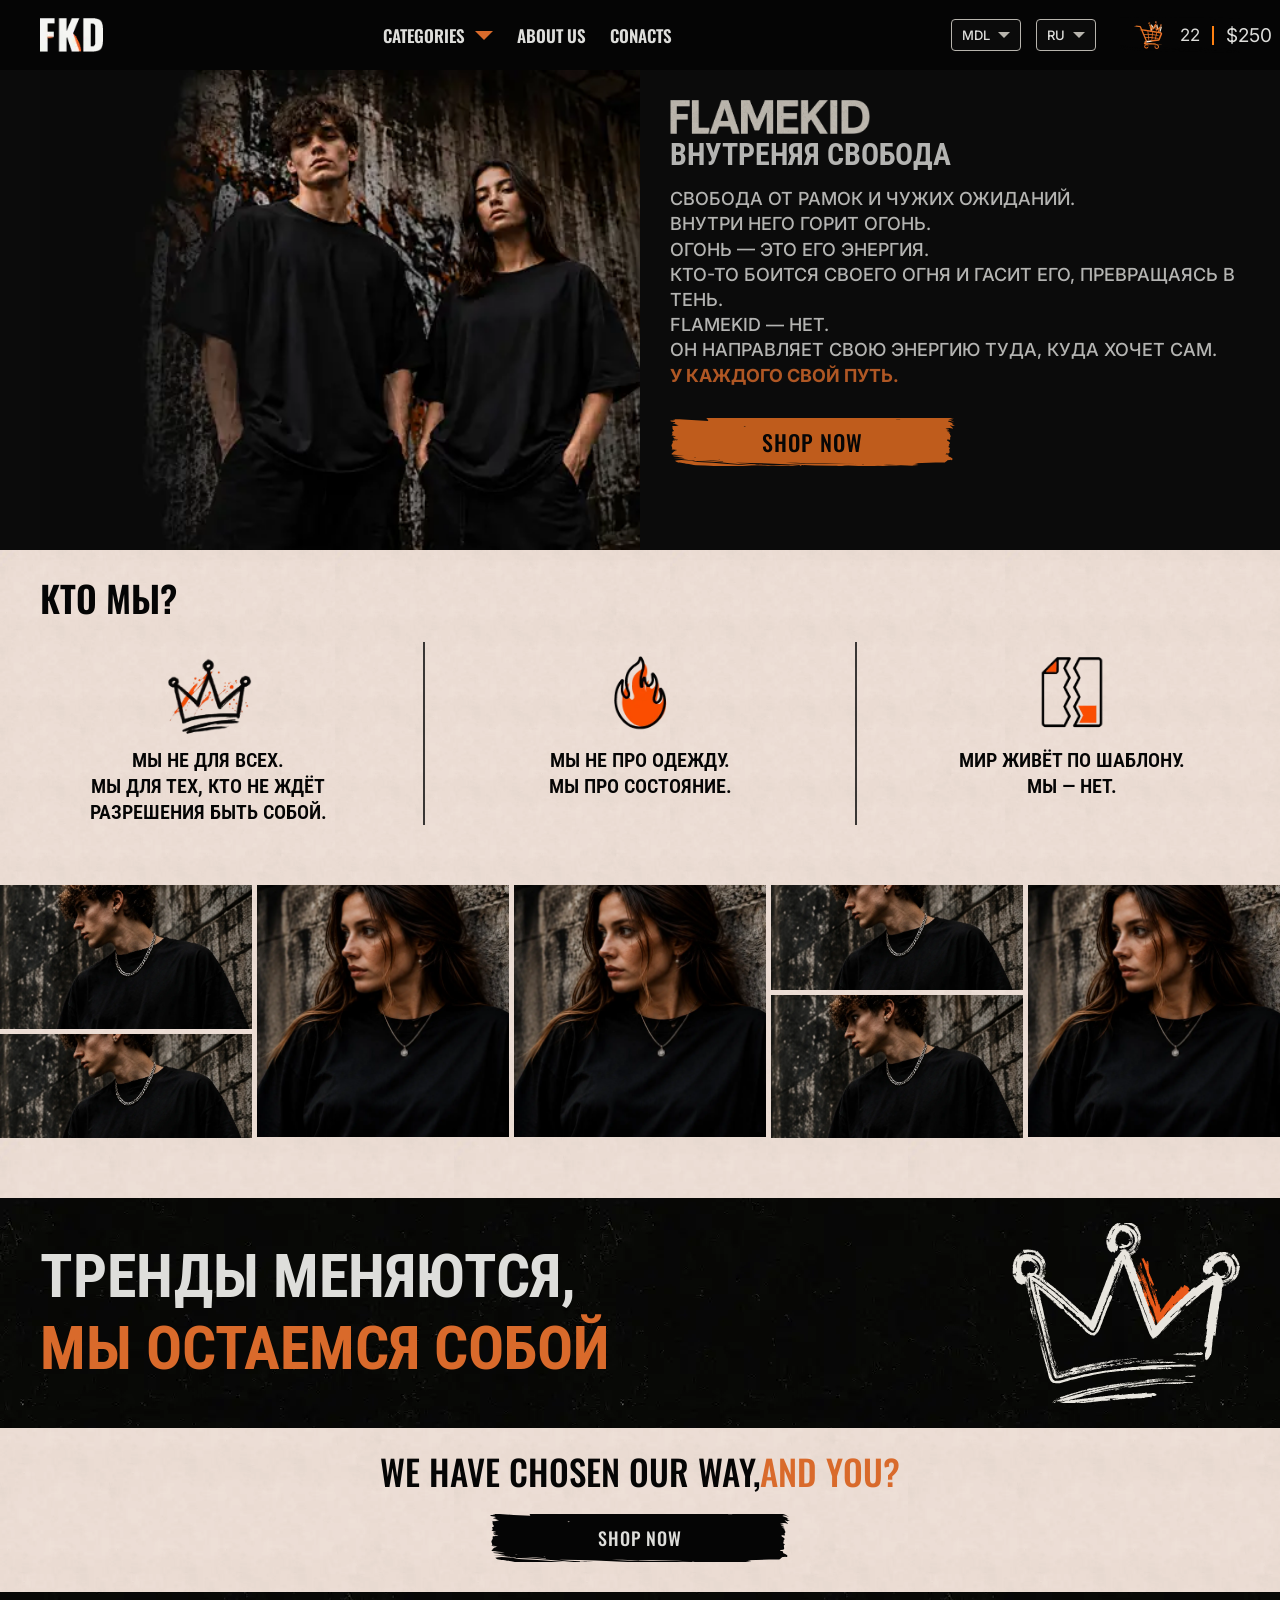
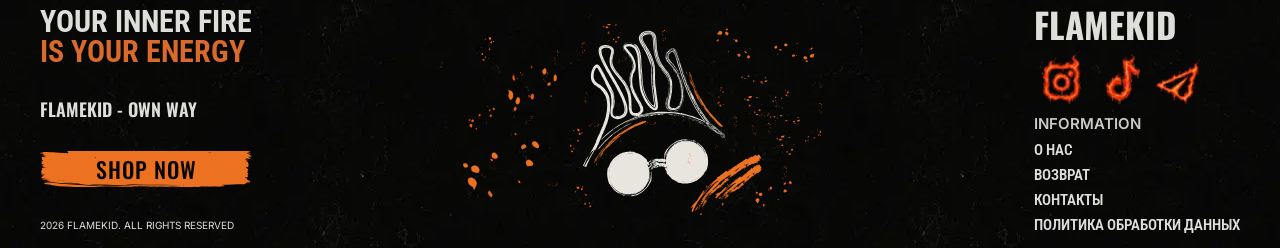
==== commit c3cedb6d: "Add files via upload" ====
--- a/about.html
+++ b/about.html
@@ -45,7 +45,7 @@
 	</style>
 
 
-	<link rel="stylesheet" href="css/style.min.css?_v=20261016001732">
+	<link rel="stylesheet" href="css/style.min.css?_v=20261028000635">
 	<link rel="shortcut icon" href="favicon.ico">
 	<!-- <meta name="robots" content="noindex, nofollow"> -->
 	<meta name="viewport" content="width=device-width, initial-scale=1.0">
@@ -257,6 +257,7 @@
 									<li class="spollers__items"><a href="#" class="spollers__link">о нас</a></li>
 									<li class="spollers__items"><a href="return.html" class="spollers__link">возврат</a></li>
 									<li class="spollers__items"><a href="#" class="spollers__link">контакты</a></li>
+									<li class="spollers__items"><a href="information.html" class="spollers__link">политика обработки данных</a></li>
 								</ul>
 							</div>
 						</div>
@@ -265,7 +266,7 @@
 			</div>
 		</footer>
 	</div>
-	<script src="js/app.min.js?_v=20261016001732"></script>
+	<script src="js/app.min.js?_v=20261028000635"></script>
 </body>
 
 </html>
--- a/css/style.min.css
+++ b/css/style.min.css
@@ -1 +1 @@
-@import url(https://fonts.googleapis.com/css?family=Roboto+Condensed:300,regular,500,600,700,800&display=swap);@import url(https://fonts.googleapis.com/css?family=Oswald:500,600,700&display=swap);@import url(https://fonts.googleapis.com/css?family=Inter:regular,600,700&display=swap);[class*=_icon-]:before{font-family:icons;font-style:normal;font-weight:400;font-variant:normal;text-transform:none;line-height:1;-webkit-font-smoothing:antialiased;-moz-osx-font-smoothing:grayscale}[class*=_icon-]:before{display:block}*{padding:0;margin:0;border:0}*,:after,:before{-webkit-box-sizing:border-box;box-sizing:border-box}body,html{height:100%;min-width:320px}body{color:rgba(245,245,242,.9058823529);line-height:1;font-family:Inter;font-size:.9375rem;-ms-text-size-adjust:100%;-moz-text-size-adjust:100%;-webkit-text-size-adjust:100%;-webkit-font-smoothing:antialiased;-moz-osx-font-smoothing:grayscale}button,input,textarea{font-family:Inter;font-size:inherit}button{cursor:pointer;color:inherit;background-color:inherit}a{color:inherit}a:link,a:visited{text-decoration:none}a:hover{text-decoration:none}ul li{list-style:none}img{vertical-align:top}h1,h2,h3,h4,h5,h6{font-weight:inherit;font-size:inherit}.no-scrolling body{overflow:hidden;-ms-touch-action:none;touch-action:none}.loaded body .preloader{display:none}.lock body{overflow:hidden;-ms-touch-action:none;touch-action:none}.wrapper{min-height:100%;display:-webkit-box;display:-ms-flexbox;display:flex;-webkit-box-orient:vertical;-webkit-box-direction:normal;-ms-flex-direction:column;flex-direction:column;overflow:hidden}.wrapper>main{-webkit-box-flex:1;-ms-flex:1 1 auto;flex:1 1 auto}.wrapper>*{min-width:0}[class*=__container]{max-width:75rem;-webkit-box-sizing:content-box;box-sizing:content-box;margin:0 auto;padding:0 .9375rem}.select{position:relative}.select__body{position:relative}.select__title{color:rgba(245,245,242,.9058823529);text-align:left;font-size:.8125rem;font-weight:500;text-transform:uppercase;border:.09375rem solid #b8b5ae;border-radius:.25rem;background-color:#0b0b0b;cursor:pointer;width:100%}.select__value{display:-webkit-box;display:-ms-flexbox;display:flex;-webkit-box-align:center;-ms-flex-align:center;align-items:center;-webkit-box-pack:justify;-ms-flex-pack:justify;justify-content:space-between;-webkit-column-gap:.5rem;-moz-column-gap:.5rem;column-gap:.5rem;height:1.875rem;padding:0 .625rem}.select__value:after{content:"";-webkit-box-flex:0;-ms-flex:0 0 .625rem;flex:0 0 .625rem;-webkit-transition:all .3s ease 0s;transition:all .3s ease 0s;display:-webkit-box;display:-ms-flexbox;display:flex;-webkit-box-pack:center;-ms-flex-pack:center;justify-content:center;-webkit-box-align:center;-ms-flex-align:center;align-items:center;border-left:.375rem solid transparent;border-right:.375rem solid transparent;border-top:.375rem solid #b8b5ae}._select-open .select__value:after{-webkit-transform:rotate(-180deg);-ms-transform:rotate(-180deg);transform:rotate(-180deg);border-top:.375rem solid #d96a2b}.select__text{-webkit-box-flex:1;-ms-flex:1 1 auto;flex:1 1 auto}.select__input{width:100%;background-color:rgba(0,0,0,0);height:100%}.select__options{color:rgba(245,245,242,.9058823529);position:absolute;top:1.8125rem;border-radius:0 0 .25rem .25rem;min-width:100%;left:0;background-color:#0b0b0b;border-top:0;border:.09375rem solid #b8b5ae;border-top:0;padding:.25rem 0 .3125rem 0}.select__scroll{overflow-y:auto;overflow-x:hidden;max-height:200px}.select__option{width:100%;display:block;text-align:left;cursor:pointer;padding:.3125rem .625rem;color:inherit;font-size:.8125rem;font-weight:500;text-transform:uppercase}.select__option._select-selected{background-color:#eee}.select__row{display:-webkit-inline-box;display:-ms-inline-flexbox;display:inline-flex;-webkit-box-align:center;-ms-flex-align:center;align-items:center}.select._select-open{z-index:5}._select-tag{cursor:pointer}body::after{content:"";background-color:rgba(0,0,0,.7);position:fixed;width:100%;height:100%;top:0;left:0;opacity:0;-webkit-transition:opacity .4s ease 0s;transition:opacity .4s ease 0s;pointer-events:none;z-index:149}body.popup-show::after{opacity:1}.popup{position:fixed;top:0;left:0;bottom:0;right:0;padding:30px 10px;-webkit-transition:visibility .8s ease 0s;transition:visibility .8s ease 0s;visibility:hidden;pointer-events:none}.popup_show{z-index:150;visibility:visible;overflow:auto;pointer-events:auto}.popup_show .popup__content{visibility:visible;-webkit-transform:scale(1);-ms-transform:scale(1);transform:scale(1)}.popup__wrapper{display:-webkit-box;display:-ms-flexbox;display:flex;-webkit-box-align:center;-ms-flex-align:center;align-items:center;min-height:100%;width:100%;-webkit-box-pack:center;-ms-flex-pack:center;justify-content:center}.no-webp .popup__content{background:url(../img/background/big-bg.jpg) center/contain repeat}.popup__content{position:relative;visibility:hidden;-webkit-transform:scale(0);-ms-transform:scale(0);transform:scale(0);-webkit-transition:-webkit-transform .3s ease 0s;transition:-webkit-transform .3s ease 0s;transition:transform .3s ease 0s;transition:transform .3s ease 0s,-webkit-transform .3s ease 0s;background-color:#eee;padding:20px;width:100%;max-width:900px;border-radius:10px}.lock .popup__content{visibility:visible}.popup-close-btn{position:absolute;width:25px;height:25px;top:20px;right:20px}.popup-close-btn::after,.popup-close-btn::before{content:"";position:absolute;display:block;width:100%;height:3px;background-color:#050505;-webkit-transition:background-color .2s ease;transition:background-color .2s ease}.popup-close-btn::before{-webkit-transform:rotate(-45deg);-ms-transform:rotate(-45deg);transform:rotate(-45deg)}.popup-close-btn::after{-webkit-transform:rotate(45deg);-ms-transform:rotate(45deg);transform:rotate(45deg)}.content-popup{display:-webkit-box;display:-ms-flexbox;display:flex;-webkit-box-orient:vertical;-webkit-box-direction:normal;-ms-flex-direction:column;flex-direction:column;-webkit-box-align:center;-ms-flex-align:center;align-items:center;width:100%;max-width:400px}.content-popup__decor{position:relative;width:80px;height:80px;margin-bottom:18px;background:url(../img/icons/check-flame.svg) center/contain no-repeat}.content-popup__decor::before{content:"";position:absolute;top:55%;left:39%;width:25px;height:25px;-webkit-transform:scale(0);-ms-transform:scale(0);transform:scale(0);background:url(../img/icons/check-green.svg) 0 0 no-repeat}@-webkit-keyframes check-anim{0%{-webkit-transform:scale(0);transform:scale(0);opacity:0}60%{-webkit-transform:scale(1.15);transform:scale(1.15);opacity:1}100%{-webkit-transform:scale(1);transform:scale(1);opacity:1}}@keyframes check-anim{0%{-webkit-transform:scale(0);transform:scale(0);opacity:0}60%{-webkit-transform:scale(1.15);transform:scale(1.15);opacity:1}100%{-webkit-transform:scale(1);transform:scale(1);opacity:1}}.popup_show .content-popup__decor::before{-webkit-animation:check-anim .8s ease .5s forwards;animation:check-anim .8s ease .5s forwards}.content-popup__title{font-family:Oswald;font-size:26px;font-weight:600;color:#050505;text-transform:uppercase;line-height:1.3;text-align:center;margin-bottom:35px}.content-popup__btn-open-bag{width:50%;margin-bottom:18px}#popup-add-bag .content-popup__btn-buy{width:50%;background:url(../img/icons/hover-orange.svg) center/cover no-repeat;color:#050505}.tabs__navigation{display:-webkit-box;display:-ms-flexbox;display:flex}.tabs__title{font-size:1.125rem;text-transform:uppercase;font-family:Oswald;font-weight:600;padding:.625rem .9375rem;border-radius:.125rem}._tab-spoller .tabs__title{display:-webkit-box;display:-ms-flexbox;display:flex;-webkit-box-align:center;-ms-flex-align:center;align-items:center;-webkit-box-pack:justify;-ms-flex-pack:justify;justify-content:space-between;-webkit-column-gap:.625rem;-moz-column-gap:.625rem;column-gap:.625rem;font-size:1.0625rem;text-align:left;background-color:#0b0b0b;color:rgba(245,245,242,.9058823529);padding:.625rem;margin-bottom:.75rem}._tab-spoller .tabs__title::after{content:"";-webkit-box-flex:0;-ms-flex:0 0 .625rem;flex:0 0 .625rem;height:.625rem;border-left:.5rem solid transparent;border-right:.5rem solid transparent;border-top:.5rem solid #d96a2b;-webkit-transition:-webkit-transform .2s ease;transition:-webkit-transform .2s ease;transition:transform .2s ease;transition:transform .2s ease,-webkit-transform .2s ease}._tab-spoller .tabs__title._tab-active{color:rgba(245,245,242,.9058823529)}._tab-spoller .tabs__title._tab-active::after{-webkit-transform:rotate(-180deg);-ms-transform:rotate(-180deg);transform:rotate(-180deg)}.tabs__title._tab-active{background-color:#0b0b0b;color:#d96a2b}._tab-spoller .tabs__content{display:-webkit-box;display:-ms-flexbox;display:flex;-webkit-box-orient:vertical;-webkit-box-direction:normal;-ms-flex-direction:column;flex-direction:column}.tabs__body{padding:.9375rem;background-color:rgba(11,11,11,.0509803922)}[class*=-ibg]{position:relative}[class*=-ibg] img{position:absolute;width:100%;height:100%;top:0;left:0;-o-object-fit:cover;object-fit:cover}[class*=-ibg_contain] img{-o-object-fit:contain;object-fit:contain}.link-view-all{position:relative;min-height:2.0625rem;display:-webkit-inline-box;display:-ms-inline-flexbox;display:inline-flex;-webkit-box-align:center;-ms-flex-align:center;align-items:center;-webkit-box-pack:center;-ms-flex-pack:center;justify-content:center;-webkit-box-flex:0;-ms-flex:0 0 9.375rem;flex:0 0 9.375rem;padding:.5rem;font-family:"Roboto Condensed"}.link-view-all{font-weight:500;text-align:center;text-transform:uppercase;letter-spacing:.125rem;overflow:hidden;background:url(../img/icons/hover-black.svg) center/cover no-repeat;-webkit-transition:color .3s ease-in;transition:color .3s ease-in}.link-view-all::before{content:"";position:absolute;top:-1.5625rem;left:-4.375rem;width:1.875rem;height:6.25rem;opacity:.5;-webkit-transform:rotate(35deg);-ms-transform:rotate(35deg);transform:rotate(35deg);background-color:#d96a2b;-webkit-transition:left .6s cubic-bezier(.19,1,.22,1);transition:left .6s cubic-bezier(.19,1,.22,1)}.caption{font-family:Oswald}.caption{font-weight:600;text-transform:uppercase;color:#050505}.card-title{font-family:Oswald;font-size:1.625rem;font-weight:500;color:#050505;text-transform:uppercase}.row-top{display:-webkit-box;display:-ms-flexbox;display:flex;-webkit-box-align:start;-ms-flex-align:start;align-items:flex-start;-webkit-box-pack:justify;-ms-flex-pack:justify;justify-content:space-between;-webkit-column-gap:.9375rem;-moz-column-gap:.9375rem;column-gap:.9375rem}.card-ibg{padding-bottom:100%;border-radius:.25rem;overflow:hidden;text-align:center}.card-ibg img:not(._lazy-loaded){-webkit-filter:blur(5px);filter:blur(5px)}.card-ibg img{-webkit-filter:blur(0);filter:blur(0);-webkit-transition:-webkit-filter .4s ease-in-out;transition:-webkit-filter .4s ease-in-out;transition:filter .4s ease-in-out;transition:filter .4s ease-in-out,-webkit-filter .4s ease-in-out}.card-price{font-family:"Roboto Condensed"}.card-price{font-weight:700;color:#050505;text-transform:uppercase}.price{display:-webkit-box;display:-ms-flexbox;display:flex;-webkit-box-align:center;-ms-flex-align:center;align-items:center;-webkit-column-gap:1.5625rem;-moz-column-gap:1.5625rem;column-gap:1.5625rem;font-family:"Roboto Condensed";font-weight:700;text-transform:uppercase}.price__new{color:rgba(245,245,242,.9058823529)}.price__old{text-decoration:line-through;color:rgba(245,245,242,.6392156863)}.btn-bay{position:relative;display:-webkit-box;display:-ms-flexbox;display:flex;-webkit-box-align:center;-ms-flex-align:center;align-items:center;-webkit-box-pack:center;-ms-flex-pack:center;justify-content:center;min-height:2.25rem;padding:.3125rem;font-family:Oswald;font-size:.8125rem;font-weight:500;text-transform:uppercase;letter-spacing:.0625rem;text-align:center;overflow:hidden;background:url(../img/icons/hover-black.svg) center/cover no-repeat;-webkit-transition:color .3s ease,-webkit-transform .1s ease;transition:color .3s ease,-webkit-transform .1s ease;transition:color .3s ease,transform .1s ease;transition:color .3s ease,transform .1s ease,-webkit-transform .1s ease}.btn-bay::before{content:"";position:absolute;top:-4.6875rem;left:-4.6875rem;width:3.125rem;height:9.6875rem;opacity:.5;-webkit-transform:rotate(35deg);-ms-transform:rotate(35deg);transform:rotate(35deg);background-color:#d96a2b;-webkit-transition:left .3s cubic-bezier(.19,1,.22,1);transition:left .3s cubic-bezier(.19,1,.22,1)}.btn-bay:active{-webkit-transform:scale(1.01);-ms-transform:scale(1.01);transform:scale(1.01)}.btn-bay_orange{color:#050505;background:url(../img/icons/hover-orange.svg) center/cover no-repeat}.product-card{border-radius:.25rem}.no-webp .product-card__body{background:url(../img/background/bg-card2.jpg) 0 0/contain repeat}.product-card__body{position:relative;display:-webkit-box;display:-ms-flexbox;display:flex;-webkit-box-orient:vertical;-webkit-box-direction:normal;-ms-flex-direction:column;flex-direction:column;height:100%;padding-bottom:.625rem}.product-card__body::before{content:"";position:absolute;top:0;left:0;width:100%;height:100%}.product-card__img-link{margin-bottom:.25rem}.info-product{z-index:20;-webkit-box-flex:1;-ms-flex:1 1 auto;flex:1 1 auto;display:-webkit-box;display:-ms-flexbox;display:flex;-webkit-box-orient:vertical;-webkit-box-direction:normal;-ms-flex-direction:column;flex-direction:column;padding-top:0;padding-bottom:0}.info-product__top-row{display:-webkit-box;display:-ms-flexbox;display:flex;-webkit-box-pack:justify;-ms-flex-pack:justify;justify-content:space-between;-webkit-box-align:center;-ms-flex-align:center;align-items:center;-ms-flex-wrap:wrap;flex-wrap:wrap;gap:.75rem;margin-bottom:.75rem}.info-product__title{-webkit-box-flex:1;-ms-flex:1 1 45%;flex:1 1 45%}.info-product__sub-title{-webkit-box-flex:1;-ms-flex:1 1 auto;flex:1 1 auto;font-size:.8125rem;font-weight:600;line-height:1.2;color:#0b0b0b;text-transform:uppercase;margin-bottom:.75rem}.info-product__bottom .info-product__rating{margin-bottom:1rem}.row-price{display:-webkit-box;display:-ms-flexbox;display:flex;-webkit-box-align:center;-ms-flex-align:center;align-items:center;-webkit-column-gap:.625rem;-moz-column-gap:.625rem;column-gap:.625rem}.row-price__old{color:#050505;text-decoration:line-through;font-weight:600}.show-rating{display:-webkit-box;display:-ms-flexbox;display:flex;-webkit-box-align:end;-ms-flex-align:end;align-items:end;-webkit-column-gap:.5rem;-moz-column-gap:.5rem;column-gap:.5rem}.show-rating__items{display:-webkit-box;display:-ms-flexbox;display:flex;-webkit-box-align:center;-ms-flex-align:center;align-items:center;-webkit-column-gap:.0625rem;-moz-column-gap:.0625rem;column-gap:.0625rem}.show-rating__item-fire{position:relative;-webkit-box-flex:0;-ms-flex-positive:0;flex-grow:0;-ms-flex-negative:0;flex-shrink:0}.show-rating__item-fire::before{content:"";position:absolute;top:0;left:0;width:100%;height:100%;background:url(../img/icons/flame.svg) center no-repeat}.show-rating__item-fire_empty::before{content:"";position:absolute;top:0;left:0;width:100%;height:100%;background:url(../img/icons/flame-empty.svg) center no-repeat}.show-rating__quentity{color:#0b0b0b}.show-rating__quentity_white{color:rgba(245,245,242,.9058823529)}.btn-swiper-arrow{position:relative;width:1.375rem;height:1.375rem}.btn-swiper-arrow::before{content:"";position:absolute;top:0;left:0;width:100%;height:100%;-webkit-transition:-webkit-transform .1s ease;transition:-webkit-transform .1s ease;transition:transform .1s ease;transition:transform .1s ease,-webkit-transform .1s ease;cursor:pointer}.btn-swiper-arrow:active::before{-webkit-transform:scale(.8);-ms-transform:scale(.8);transform:scale(.8)}.control-swiper{display:-webkit-box;display:-ms-flexbox;display:flex;-webkit-box-align:center;-ms-flex-align:center;align-items:center;-webkit-box-pack:center;-ms-flex-pack:center;justify-content:center;gap:50px}.control-swiper__btn-prev::before{background:url(../img/icons/btn-prev.svg) center no-repeat}.control-swiper__btn-next::before{background:url(../img/icons/btn-next.svg) center no-repeat}.control-swiper__pagination{display:-webkit-box;display:-ms-flexbox;display:flex;-webkit-box-align:center;-ms-flex-align:center;align-items:center;gap:.3125rem}.swiper-pagination-bullet{position:relative;-webkit-box-flex:0;-ms-flex:0 0 .625rem;flex:0 0 .625rem;height:.625rem}.swiper-pagination-bullet::before{content:"";position:absolute;top:0;left:0;width:100%;height:100%;opacity:.5;background:url(../img/icons/bullet.svg) center no-repeat;-webkit-transition:opacity .2s ease;transition:opacity .2s ease;cursor:pointer}.swiper-pagination-bullet-active::before{opacity:1}.btn-grey-arrow{position:absolute;width:2.1875rem;height:2.1875rem;cursor:pointer}.btn-grey-arrow_next{top:50%;right:0;-webkit-transform:translateY(-50%);-ms-transform:translateY(-50%);transform:translateY(-50%);background:url(../img/icons/btn-next.-grey.svg) center no-repeat}.btn-grey-arrow_prev{top:50%;left:0;-webkit-transform:translateY(-50%);-ms-transform:translateY(-50%);transform:translateY(-50%);background:url(../img/icons/btn-prev-grey.svg) center no-repeat}.btn-grey-arrow.swiper-button-disabled{opacity:.5}.breadcrumbs__list{display:-webkit-box;display:-ms-flexbox;display:flex;-webkit-box-align:center;-ms-flex-align:center;align-items:center;font-family:"Roboto Condensed"}.breadcrumbs__list{font-weight:600;text-transform:uppercase}.breadcrumbs__list_black-color{color:#050505}.breadcrumbs__list_white-color{color:rgba(245,245,242,.9058823529)}.breadcrumbs__list>:not(:last-child)::after{content:"/";font-weight:600;margin:0 .375rem}.breadcrumbs__item{display:-webkit-box;display:-ms-flexbox;display:flex;-webkit-box-align:center;-ms-flex-align:center;align-items:center}.breadcrumbs__link{position:relative;display:inline-block;overflow:hidden}.breadcrumbs__link_active{color:#d96a2b;font-weight:500}.breadcrumbs__link::before{content:"";position:absolute;bottom:0;left:-100%;width:100%;height:.09375rem;background-color:#ff8111;-webkit-transition:left .2s ease;transition:left .2s ease}.choose-size{position:relative;-webkit-box-flex:0;-ms-flex:0 0 2.8125rem;flex:0 0 2.8125rem;height:1.75rem;line-height:normal}.choose-size._form-focus .info-size__label{border-color:#d96a2b}.choose-size__input{position:absolute;top:50%;left:50%;-webkit-transform:translate(-50%,-50%);-ms-transform:translate(-50%,-50%);transform:translate(-50%,-50%);opacity:0}.choose-size__input:checked+.choose-size__label{border-color:#d96a2b;color:#d96a2b}.choose-size__label{position:absolute;top:0;left:0;width:100%;height:100%;display:-webkit-box;display:-ms-flexbox;display:flex;-webkit-box-align:center;-ms-flex-align:center;align-items:center;-webkit-box-pack:center;-ms-flex-pack:center;justify-content:center;border:.125rem solid rgba(232,229,222,.6392156863);border-radius:.125rem;-webkit-transition:all .2s ease;transition:all .2s ease;font-weight:600}.banner-promo{position:relative;width:100%;margin-top:3.75rem}.banner-promo__img-ibg{display:block;width:100%;padding-bottom:190%}.title-label{font-family:"Roboto Condensed";font-size:.875rem;font-weight:600;text-transform:uppercase;color:#050505;margin-bottom:.625rem}.title-label_big{margin-bottom:1rem}.title-label span{color:rgba(210,21,21,.984)}.form-fkd__wrapper-input{position:relative;margin-bottom:1.25rem}.form-fkd__input{width:100%;min-height:2.75rem;padding:.3125rem .625rem;outline:0;border-radius:.25rem;border:.125rem solid #050505;background-color:rgba(0,0,0,0)}.form-fkd__input_textarea{min-height:7.5rem;resize:none}.form-fkd__input._form-error{border:.125rem solid rgba(210,21,21,.984);-webkit-box-shadow:0 80px 80px -20px rgba(255,90,48,.08),0 30px 24px -10px rgba(255,90,48,.05),0 12px 10px -6px rgba(255,90,48,.04),0 4px 4px -4px rgba(30,33,44,.03);box-shadow:0 80px 80px -20px rgba(255,90,48,.08),0 30px 24px -10px rgba(255,90,48,.05),0 12px 10px -6px rgba(255,90,48,.04),0 4px 4px -4px rgba(30,33,44,.03)}.form-fkd__input._form-focus{outline:0;border:.125rem solid #d96a2b}.form-fkd__btn{width:15rem;min-height:2.8125rem}.group-radio>:not(:last-child){margin-bottom:.625rem}.group-radio__item{display:-webkit-box;display:-ms-flexbox;display:flex;-webkit-box-align:center;-ms-flex-align:center;align-items:center;-webkit-column-gap:.625rem;-moz-column-gap:.625rem;column-gap:.625rem}.group-radio__item_use{margin-bottom:.625rem}.group-radio__input{width:1.125rem;height:1.125rem;accent-color:#d96a2b}.group-radio__label{margin-bottom:0}.form__error{position:absolute;left:0;bottom:-.875rem;font-size:.6875rem;color:rgba(210,21,21,.984)}.right-block{-webkit-box-flex:0;-ms-flex:0 0 35%;flex:0 0 35%}.right-block__img-ibg{width:100%;padding-bottom:108%}.header{position:absolute;top:0;left:0;width:100%;z-index:100}.header_black{background-color:#050505;position:static}.row-header{display:-webkit-box;display:-ms-flexbox;display:flex;-webkit-box-align:center;-ms-flex-align:center;align-items:center}.row-header{padding:.6875rem 0}.row-header__logo{position:relative;z-index:15;-webkit-box-flex:0;-ms-flex:0 0 3.75rem;flex:0 0 3.75rem;height:2.125rem}.row-header__logo img{min-width:100%;height:100%}.menu{-webkit-box-flex:1;-ms-flex:1 1 auto;flex:1 1 auto;display:-webkit-box;display:-ms-flexbox;display:flex;-webkit-box-align:center;-ms-flex-align:center;align-items:center;-webkit-box-pack:center;-ms-flex-pack:center;justify-content:center}.menu__list{display:-webkit-box;display:-ms-flexbox;display:flex;-ms-flex-wrap:wrap;flex-wrap:wrap;-webkit-box-pack:center;-ms-flex-pack:center;justify-content:center}.menu__item{position:relative;z-index:5;padding:0 .75rem;min-height:1.75rem;display:-webkit-box;display:-ms-flexbox;display:flex;-webkit-box-align:center;-ms-flex-align:center;align-items:center;-webkit-box-pack:center;-ms-flex-pack:center;justify-content:center;font-family:Oswald}.menu__item{font-weight:600;text-transform:uppercase}.menu__item::before{content:"";position:absolute;z-index:-1;top:0;left:0;width:100%;height:100%;-webkit-transform:scale3d(0,1,1);transform:scale3d(0,1,1);-webkit-transform-origin:center left;-ms-transform-origin:center left;transform-origin:center left;background:url(../img/icons/hover-orange.svg) center/cover no-repeat;-webkit-transition:-webkit-transform .2s ease-in;transition:-webkit-transform .2s ease-in;transition:transform .2s ease-in;transition:transform .2s ease-in,-webkit-transform .2s ease-in}.menu__item_sub-item{-webkit-box-pack:start;-ms-flex-pack:start;justify-content:flex-start;background-color:#050505;-webkit-transition:color .2s ease;transition:color .2s ease;padding-top:.625rem;padding-bottom:.625rem}.menu__link{-ms-flex-preferred-size:100%;flex-basis:100%}.menu__sub-menu{position:absolute;top:1.375rem;left:0;z-index:1;min-width:9.375rem;visibility:hidden;opacity:0;padding-top:.9375rem;-webkit-transition:opacity .5s ease;transition:opacity .5s ease}.menu__sub-menu._sub-menu-open{visibility:visible;opacity:1}.block-info-header{position:relative;z-index:5;display:-webkit-box;display:-ms-flexbox;display:flex;-webkit-box-align:center;-ms-flex-align:center;align-items:center;-webkit-box-pack:center;-ms-flex-pack:center;justify-content:center}.block-info-header__custom-select{display:-webkit-box;display:-ms-flexbox;display:flex;-webkit-box-align:center;-ms-flex-align:center;align-items:center;-webkit-column-gap:.9375rem;-moz-column-gap:.9375rem;column-gap:.9375rem}.bag{display:-webkit-box;display:-ms-flexbox;display:flex;-webkit-box-align:center;-ms-flex-align:center;align-items:center;-webkit-column-gap:.75rem;-moz-column-gap:.75rem;column-gap:.75rem;padding:.1875rem .5rem;background:url(../img/icons/hover-black.svg) center/cover no-repeat}.no-webp .bag::before{background:url(../img/icons/cart.png) center/contain no-repeat}.bag::before{content:"";-webkit-box-flex:0;-ms-flex:0 0 2.5rem;flex:0 0 2.5rem;height:1.875rem;-webkit-transition:-webkit-transform .1s ease-in;transition:-webkit-transform .1s ease-in;transition:transform .1s ease-in;transition:transform .1s ease-in,-webkit-transform .1s ease-in}.bag__quentity{font-size:1.0625rem}.bag__value-price{display:-webkit-box;display:-ms-flexbox;display:flex;-webkit-column-gap:.75rem;-moz-column-gap:.75rem;column-gap:.75rem;font-size:1.1875rem}.bag__value-price::before{content:"";width:.125rem;background-color:#ff8111}.header .menu__item_categories{-webkit-column-gap:.625rem;-moz-column-gap:.625rem;column-gap:.625rem}.arrow-button{display:none;border-left:.5625rem solid transparent;border-right:.5625rem solid transparent;border-top:.5625rem solid #d96a2b;-webkit-transition:all .3s ease;transition:all .3s ease;-webkit-transition:-webkit-transform .2s ease;transition:-webkit-transform .2s ease;transition:transform .2s ease;transition:transform .2s ease,-webkit-transform .2s ease}.arrow-button._btn-visible{display:block}.arrow-button._btn-rotate{-webkit-transform:rotate(-180deg);-ms-transform:rotate(-180deg);transform:rotate(-180deg)}.arrow-button:focus{outline:0}.menu-text{display:none}.no-webp .footer{background:url(../img/background/bg-abour-product.jpg) center repeat}.footer{position:relative;padding:.9375rem 0}.footer__row{display:-webkit-box;display:-ms-flexbox;display:flex;-webkit-box-pack:justify;-ms-flex-pack:justify;justify-content:space-between;-webkit-column-gap:.9375rem;-moz-column-gap:.9375rem;column-gap:.9375rem}.footer__item-img{-webkit-box-flex:0;-ms-flex:0 1 30%;flex:0 1 30%;display:-webkit-box;display:-ms-flexbox;display:flex;-webkit-box-align:center;-ms-flex-align:center;align-items:center;-webkit-box-pack:center;-ms-flex-pack:center;justify-content:center}.footer__wrapper-decor-ibg{width:100%;padding-bottom:53%}.left-item-footer{display:-webkit-box;display:-ms-flexbox;display:flex;-webkit-box-orient:vertical;-webkit-box-direction:normal;-ms-flex-direction:column;flex-direction:column;-webkit-box-pack:justify;-ms-flex-pack:justify;justify-content:space-between;row-gap:.625rem}.left-item-footer__big-txt{font-family:"Roboto Condensed"}.left-item-footer__big-txt{font-weight:700;text-transform:uppercase}.left-item-footer__big-txt span{color:#d96a2b}.left-item-footer__small-txt{font-family:Oswald}.left-item-footer__small-txt{font-weight:600;text-transform:uppercase}.left-item-footer__copyright{text-transform:uppercase;line-height:1.3}.right-item{display:-webkit-box;display:-ms-flexbox;display:flex;-webkit-box-orient:vertical;-webkit-box-direction:normal;-ms-flex-direction:column;flex-direction:column;-webkit-box-pack:justify;-ms-flex-pack:justify;justify-content:space-between;row-gap:.625rem}.right-item__logo{font-family:Oswald}.right-item__logo{font-weight:700;text-transform:uppercase;display:inline-block;-ms-flex-item-align:start;align-self:flex-start}.right-item__spollers{font-family:"Roboto Condensed";font-weight:600;text-transform:uppercase}.right-item__spollers .spollers__body>:not(:last-child){margin-bottom:.625rem}.media-social{width:100%;display:-webkit-box;display:-ms-flexbox;display:flex;-webkit-box-align:end;-ms-flex-align:end;align-items:flex-end;-webkit-column-gap:.5rem;-moz-column-gap:.5rem;column-gap:.5rem}.media-social__link-ibg{-webkit-box-flex:0;-ms-flex:0 0 25%;flex:0 0 25%;padding-bottom:25%;-webkit-transition:-webkit-transform .2s ease-in;transition:-webkit-transform .2s ease-in;transition:transform .2s ease-in;transition:transform .2s ease-in,-webkit-transform .2s ease-in}.spollers__title{font-weight:600;text-transform:uppercase;color:#cccbca;margin-bottom:.625rem}.spollers__link{-webkit-transition:color .2s ease;transition:color .2s ease}.spollers__link:hover{color:#ff8111}.page__hero{padding-bottom:.625rem}.no-webp .page__product-new{background:url(../img/background/big-bg.jpg) 0 0/contain repeat}.no-webp .hero-page{background:url(../img/banner-home/bgcfkd4.jpg) center/cover no-repeat}.hero-page{position:relative}.hero-page::before{content:"";position:absolute;top:0;left:0;z-index:2;width:100%;height:100%;background-color:rgba(91,149,91,.12)}.hero-page__img-man-ibg{position:absolute;bottom:0}.content-hero>:last-child{margin-bottom:0}.content-hero__logo-ibg{width:81.244%;padding-bottom:14%}.content-hero__title{position:absolute;width:1px;height:1px;margin:-1px;padding:0;overflow:hidden;clip:rect(0 0 0 0);border:0}.content-hero__bottom-row{position:relative;z-index:3;display:-webkit-box;display:-ms-flexbox;display:flex;-webkit-box-pack:justify;-ms-flex-pack:justify;justify-content:space-between;-webkit-box-align:center;-ms-flex-align:center;align-items:center;-webkit-column-gap:.875rem;-moz-column-gap:.875rem;column-gap:.875rem}.content-hero__crambs{font-family:"Roboto Condensed";font-weight:500}.content-hero__crambs{text-transform:uppercase;letter-spacing:.125rem}.content-hero p{font-weight:600;line-height:1.2;text-transform:uppercase;max-width:38%}.brush-text__svg{display:block;width:100%}.brush-text__title{letter-spacing:1px;fill:#fff}.brush-mask__stroke{stroke-dasharray:1000;stroke-dashoffset:1000;-webkit-animation:brush-loop 33s linear infinite;animation:brush-loop 33s linear infinite}@-webkit-keyframes brush-loop{0%{stroke-dashoffset:1000}12.121%{stroke-dashoffset:0}57.576%{stroke-dashoffset:0}69.697%{stroke-dashoffset:1000}100%{stroke-dashoffset:1000}}@keyframes brush-loop{0%{stroke-dashoffset:1000}12.121%{stroke-dashoffset:0}57.576%{stroke-dashoffset:0}69.697%{stroke-dashoffset:1000}100%{stroke-dashoffset:1000}}.no-webp .featured{background:url(../img/background/big-bg.jpg) 0 0/contain repeat}.featured__products{display:-webkit-box;display:-ms-flexbox;display:flex;-ms-flex-wrap:wrap;flex-wrap:wrap;row-gap:1.25rem;margin:0 -.625rem}.featured__product{-ms-flex-preferred-size:25%;flex-basis:25%;padding:0 .625rem}.no-webp .our-advantages{background:url(../img/background/bg-abour-product.jpg) 0 0 repeat}.our-advantages__row{display:-webkit-box;display:-ms-flexbox;display:flex;-webkit-box-pack:justify;-ms-flex-pack:justify;justify-content:space-between;-webkit-column-gap:.3125rem;-moz-column-gap:.3125rem;column-gap:.3125rem;row-gap:.8125rem}.our-advantages__item{position:relative;-ms-flex-preferred-size:30%;flex-basis:30%;display:-webkit-box;display:-ms-flexbox;display:flex;-webkit-column-gap:.8125rem;-moz-column-gap:.8125rem;column-gap:.8125rem}.our-advantages__decor{-webkit-box-flex:0;-ms-flex:0 0 .125rem;flex:0 0 .125rem;background-color:rgba(245,245,242,.9058823529)}.our-advantages__img{-webkit-box-flex:0;-ms-flex:0 0 17%;flex:0 0 17%;-ms-flex-item-align:start;align-self:flex-start}.our-advantages__img img{width:100%;max-width:4.8125rem}.our-advantages__body-info{text-transform:uppercase;line-height:1.4}.our-advantages__title{font-family:Oswald}.our-advantages__title{font-weight:400;color:#e8e5de}.no-webp .block-about-product{background:url(../img/background/big-bg.jpg) 0 0/contain repeat}.block-about-product__row{display:-webkit-box;display:-ms-flexbox;display:flex}.block-about-product__item-img-ibg{-webkit-box-flex:1;-ms-flex:1 0 50%;flex:1 0 50%;padding-bottom:32.9268%}.info-about-product{display:-webkit-box;display:-ms-flexbox;display:flex;-webkit-box-align:center;-ms-flex-align:center;align-items:center;-webkit-box-pack:center;-ms-flex-pack:center;justify-content:center;padding:.9375rem 0;background:url(../img/icons/animline3.gif) center/cover no-repeat}.info-about-product__body{max-width:70%}.info-about-product p{color:#0b0b0b;line-height:1.2}.info-about-product p{font-weight:500;text-transform:lowercase}.icons-row{display:-webkit-box;display:-ms-flexbox;display:flex;-webkit-box-align:center;-ms-flex-align:center;align-items:center;-ms-flex-wrap:wrap;flex-wrap:wrap;-webkit-column-gap:.3125rem;-moz-column-gap:.3125rem;column-gap:.3125rem}.icons-row__item{position:relative;-webkit-box-flex:0;-ms-flex:0 0 22%;flex:0 0 22%;padding-bottom:22%}.icons-row__item::before{content:"";position:absolute;top:0;left:0;width:100%;height:100%}.icons-row__item:nth-child(1)::before{background:url(../img/icons/painter-brush.svg) center/contain no-repeat}.icons-row__item:nth-child(3)::before{background:url(../img/icons/airbrushsvg.svg) center/contain no-repeat}.icons-row__item:nth-child(5)::before{background:url(../img/icons/tishirt.svg) center/contain no-repeat}.icons-row__decor{-webkit-box-flex:0;-ms-flex:0 0 12%;flex:0 0 12%;height:1.25rem;background:url(../img/icons/decor-brush-line.svg) center/cover no-repeat}.no-webp .slide-card__body{background:url(../img/background/bg-card2.jpg) 0 0/cover no-repeat}.slide-card__body{display:-webkit-box;display:-ms-flexbox;display:flex;-webkit-box-align:center;-ms-flex-align:center;align-items:center;-webkit-box-pack:justify;-ms-flex-pack:justify;justify-content:space-between;-webkit-column-gap:.625rem;-moz-column-gap:.625rem;column-gap:.625rem}.slide-card__img{width:55%;padding-bottom:55%}.slide-card__info{-webkit-box-flex:1;-ms-flex:1 1 auto;flex:1 1 auto;padding:.625rem .625rem .625rem 0}.slide-card__title{margin-bottom:.75rem}.slide-card__price{margin-bottom:1rem}.slide-card__bay-btn{width:100%}.page__breadcrumbs-product{padding:.9375rem 0 1.5rem 0;background-color:#0b0b0b}.page__product-order{padding-top:.625rem;padding-bottom:2.5rem}.no-webp .page__like-may{background:url(../img/background/big-bg.jpg) 0 0/contain repeat}.order-product{background-color:#0b0b0b}.left-item-photo{-webkit-box-flex:0;-ms-flex:0 0 45%;flex:0 0 45%;min-width:0}.left-item-photo__slider{position:relative}.big-photo-product{margin-bottom:.625rem}.big-photo-product__img-ibg{width:100%;padding-bottom:73%}.thumb-photo__swiper .swiper-slide-thumb-active{border:.125rem solid rgba(232,229,222,.6392156863)}.thumb-photo__img-ibg{padding-bottom:80%}.info-product-order{text-transform:uppercase;opacity:.8}.info-product-order__title{font-family:Oswald;font-weight:600;font-size:1.875rem;margin-bottom:.75rem}.info-product-order__rating{margin-bottom:.625rem}.info-product-order__price{margin-bottom:.5rem}.info-product-order__description{max-width:75%;font-size:.75rem;line-height:1.3;margin-bottom:.75rem}.info-product-order__size{margin-bottom:.75rem}.info-product-order__color{margin-bottom:.75rem}.info-product-order__btns{display:-webkit-box;display:-ms-flexbox;display:flex}.info-product-order__btns{margin-bottom:1rem}.info-product-order__btn-add-bag{-webkit-box-flex:0;-ms-flex:0 1 40%;flex:0 1 40%;font-size:.9375rem}.info-product-order__icons-row{padding-top:.75rem}.info-size__top-row{margin-bottom:.5rem}.info-size__choose{display:-webkit-box;display:-ms-flexbox;display:flex;-webkit-box-align:center;-ms-flex-align:center;align-items:center;-ms-flex-wrap:wrap;flex-wrap:wrap;gap:.9375rem}.row-info-product{display:-webkit-box;display:-ms-flexbox;display:flex;-webkit-box-align:center;-ms-flex-align:center;align-items:center;-webkit-box-pack:justify;-ms-flex-pack:justify;justify-content:space-between;-webkit-column-gap:.625rem;-moz-column-gap:.625rem;column-gap:.625rem}.row-info-product__guide{-webkit-transition:color .2s ease;transition:color .2s ease}.color-choose__row{margin-bottom:.625rem}.color-choose__wrapper-btn{display:-webkit-box;display:-ms-flexbox;display:flex;-webkit-box-align:center;-ms-flex-align:center;align-items:center;-webkit-column-gap:.9375rem;-moz-column-gap:.9375rem;column-gap:.9375rem}.color-choose__btn{position:relative;-webkit-box-flex:0;-ms-flex:0 0 2.1875rem;flex:0 0 2.1875rem;height:2.1875rem;border-radius:50%;line-height:normal;border:.1875rem solid rgba(245,245,245,.1921568627);overflow:hidden}.color-choose__btn_black{background-color:#0b0b0b}.color-choose__btn_white{background-color:#fff;border-color:rgba(0,0,0,.662745098)}.color-choose__input{position:absolute;top:50%;left:50%;-webkit-transform:translate(-50%,-50%);-ms-transform:translate(-50%,-50%);transform:translate(-50%,-50%);opacity:0}.color-choose__input:checked+.color-choose__label::before{opacity:1}.color-choose__label{position:absolute;top:0;left:0;width:100%;height:100%;overflow:hidden}.color-choose__label::before{content:"";position:absolute;top:50%;left:50%;-webkit-transform:translate(-50%,-50%);-ms-transform:translate(-50%,-50%);transform:translate(-50%,-50%);width:50%;height:45%;background:url(../img/icons/check.svg) 0 0/contain no-repeat;opacity:0;-webkit-transition:opacity .1s ease;transition:opacity .1s ease}.quantity-btn{display:-webkit-box;display:-ms-flexbox;display:flex;-webkit-box-align:center;-ms-flex-align:center;align-items:center}.quantity-btn__minus{width:2.4375rem;height:2.3125rem;background-color:#d96a2b;border-top-left-radius:.1875rem;border-bottom-left-radius:.1875rem;font-size:1.25rem;-webkit-transition:color .2s ease;transition:color .2s ease}.quantity-btn__minus._btn-disable{opacity:.5;cursor:not-allowed}.quantity-btn__minus:active{font-size:1.375rem}.quantity-btn__input{width:3.125rem;height:2.3125rem;padding:.375rem .75rem;outline:0;font-size:1rem;text-align:center;font-weight:600}.quantity-btn__plus{background-color:#d96a2b;width:2.4375rem;height:2.3125rem;border-top-right-radius:.1875rem;border-bottom-right-radius:.1875rem;font-size:1.25rem;-webkit-transition:color .2s ease;transition:color .2s ease}.quantity-btn__plus:active{font-size:1.375rem}.row-icons-product{display:-webkit-box;display:-ms-flexbox;display:flex;-webkit-box-align:center;-ms-flex-align:center;align-items:center;position:relative;-webkit-box-pack:justify;-ms-flex-pack:justify;justify-content:space-between;-webkit-column-gap:.625rem;-moz-column-gap:.625rem;column-gap:.625rem}.row-icons-product::before{content:"";position:absolute;top:0;left:0;width:100%;height:.09375rem;background-color:rgba(232,229,222,.6392156863)}.row-icons-product__card{-webkit-box-flex:0;-ms-flex:0 0 25%;flex:0 0 25%;display:-webkit-box;display:-ms-flexbox;display:flex;-webkit-box-orient:vertical;-webkit-box-direction:normal;-ms-flex-direction:column;flex-direction:column;-webkit-box-align:center;-ms-flex-align:center;align-items:center;row-gap:.625rem;text-align:center;line-height:1.3}.row-icons-product__icon-diverly{width:2.8125rem;height:2.8125rem;background:url(../img/icons/car-01.svg) 0 0 no-repeat}.row-icons-product__txt{font-size:.625rem}.row-icons-product__icon-shiping{width:2.5rem;height:2.5rem;background:url(../img/icons/shar-orange.svg) 0 0 no-repeat}.row-icons-product__icon-secure{width:2.5rem;height:2.5rem;background:url(../img/icons/secure-01.svg) 0 0 no-repeat}.no-webp .details-product{background:url(../img/background/big-bg.jpg) 0 0/contain repeat}.details-product{text-transform:uppercase;color:#050505}.row-review{display:-webkit-box;display:-ms-flexbox;display:flex;-webkit-box-align:start;-ms-flex-align:start;align-items:flex-start;-webkit-box-pack:justify;-ms-flex-pack:justify;justify-content:space-between;-ms-flex-wrap:wrap;flex-wrap:wrap;row-gap:1.25rem}.row-review__form{-webkit-box-flex:1;-ms-flex:1 1 auto;flex:1 1 auto;color:rgba(245,245,242,.9058823529)}.row-review .form-fkd__btn{width:11.25rem;min-height:2.25rem}.feedback{-webkit-box-flex:0;-ms-flex:0 0 45%;flex:0 0 45%;max-height:500px;overflow-y:auto}.feedback__item{margin-bottom:1.5rem}.feedback__item:last-child{margin-bottom:0}.feedback__info{display:-webkit-box;display:-ms-flexbox;display:flex;-webkit-box-align:end;-ms-flex-align:end;align-items:flex-end;-webkit-column-gap:.625rem;-moz-column-gap:.625rem;column-gap:.625rem;margin-bottom:.625rem}.feedback__name{font-family:Oswald;font-size:.8125rem}.feedback__data{font-style:italic;font-size:.75rem}.feedback__rating{margin-bottom:.625rem}.feedback__text{font-size:.875rem;line-height:1.3;text-transform:none}.title-feedback{display:-webkit-box;display:-ms-flexbox;display:flex;-webkit-box-align:end;-ms-flex-align:end;align-items:flex-end;-webkit-column-gap:.625rem;-moz-column-gap:.625rem;column-gap:.625rem}.rating-tabs{margin-bottom:1.125rem}.rating-tabs__title{margin-bottom:.625rem}.rating-tabs__items{display:-webkit-box;display:-ms-flexbox;display:flex;-webkit-box-align:center;-ms-flex-align:center;align-items:center;-webkit-column-gap:.75rem;-moz-column-gap:.75rem;column-gap:.75rem}.rating-tabs__item{position:relative;-webkit-box-flex:0;-ms-flex:0 0 1.875rem;flex:0 0 1.875rem;height:1.875rem;border-radius:50%;line-height:normal;border:.125rem solid #050505;overflow:hidden}.rating-tabs__input{position:absolute;top:50%;left:50%;-webkit-transform:translate(-50%,-50%);-ms-transform:translate(-50%,-50%);transform:translate(-50%,-50%);opacity:0}.rating-tabs__input:checked+.rating-tabs__label span{opacity:0}.rating-tabs__input:checked+.rating-tabs__label::before{opacity:1}.rating-tabs__label{position:absolute;width:100%;height:100%;display:-webkit-box;display:-ms-flexbox;display:flex;-webkit-box-align:center;-ms-flex-align:center;align-items:center;-webkit-box-pack:center;-ms-flex-pack:center;justify-content:center;overflow:hidden}.rating-tabs__label span{color:#d96a2b;font-weight:600;opacity:1}.rating-tabs__label::before{content:"";position:absolute;top:50%;left:50%;-webkit-transform:translate(-50%,-50%);-ms-transform:translate(-50%,-50%);transform:translate(-50%,-50%);width:.875rem;height:.875rem;opacity:0;background:url(../img/icons/check-green.svg) center no-repeat;-webkit-transition:opacity .2s ease;transition:opacity .2s ease}.description-tab{max-width:70%}.description-tab p{font-size:1.125rem;line-height:1.3;text-transform:none}.sizes-table{width:50%;padding:0}.sizes-table__img-ibg{width:100%;padding-bottom:60%}.take-care{width:100%;font-size:1rem;line-height:1.3;text-transform:none}.no-webp .page_bg{background:url(../img/background/big-bg.jpg) 0 0/contain repeat}.page__breadcrumbs-bag{padding:.9375rem 0 1.5rem 0}.content-bag__row{display:-webkit-box;display:-ms-flexbox;display:flex;-webkit-box-align:start;-ms-flex-align:start;align-items:flex-start;margin:0 -.3125rem}.column-left-bag{-webkit-box-flex:0;-ms-flex:0 0 65%;flex:0 0 65%;display:-webkit-box;display:-ms-flexbox;display:flex;-ms-flex-wrap:wrap;flex-wrap:wrap;row-gap:.9375rem;color:#050505;font-weight:600;text-transform:uppercase}.product-bag{-webkit-box-flex:0;-ms-flex:0 0 25%;flex:0 0 25%;padding:0 .3125rem}.no-webp .product-bag__card{background:url(../img/background/bg-card2.jpg) 0 0/contain repeat}.product-bag__card{display:-webkit-box;display:-ms-flexbox;display:flex;-webkit-box-orient:vertical;-webkit-box-direction:normal;-ms-flex-direction:column;flex-direction:column;height:100%}.product-bag__img-ibg{padding-bottom:60%}.product-bag__body{-webkit-box-flex:1;-ms-flex:1 1 auto;flex:1 1 auto;padding:.5rem;display:-webkit-box;display:-ms-flexbox;display:flex;-webkit-box-orient:vertical;-webkit-box-direction:normal;-ms-flex-direction:column;flex-direction:column;row-gap:.625rem}.product-bag__title{font-family:Oswald;font-size:1.25rem;margin-bottom:.3125rem}.product-bag__btn-remove{font-size:.5625rem;color:rgba(245,245,242,.9058823529);width:100%;min-height:0}.caption-info-bag{font-size:.6875rem;color:rgba(11,11,11,.9137254902)}.caption-info-bag::after{content:":"}.info-card-bag{display:-webkit-box;display:-ms-flexbox;display:flex;-webkit-box-align:end;-ms-flex-align:end;align-items:flex-end;-webkit-box-pack:justify;-ms-flex-pack:justify;justify-content:space-between;-webkit-column-gap:.5rem;-moz-column-gap:.5rem;column-gap:.5rem}.price-product-bag{-webkit-box-flex:1;-ms-flex:1 1 auto;flex:1 1 auto}.column-right{-webkit-box-flex:1;-ms-flex:1 1 auto;flex:1 1 auto;padding:0 .3125rem}.no-webp .column-right__body{background:url(../img/background/bg-abour-product.jpg) center/contain repeat}.column-right__body{padding:.9375rem;display:-webkit-box;display:-ms-flexbox;display:flex;-webkit-box-orient:vertical;-webkit-box-direction:normal;-ms-flex-direction:column;flex-direction:column;text-transform:uppercase}.column-right__title{line-height:1.3}.column-right__quentity-info{margin-bottom:1rem}.column-right__price{margin-bottom:1rem}.column-right__additional-info{padding:.125rem}.column-right__additional-info{line-height:1.4}.column-right__additional-info{border:.125rem solid rgba(217,61,0,.9019607843)}.column-right__checkout{width:90%;-ms-flex-item-align:center;-ms-grid-row-align:center;align-self:center;margin-bottom:1rem}.column-right__continue-shop{-ms-flex-item-align:center;-ms-grid-row-align:center;align-self:center;display:-webkit-inline-box;display:-ms-inline-flexbox;display:inline-flex;-webkit-box-align:center;-ms-flex-align:center;align-items:center;-webkit-box-pack:center;-ms-flex-pack:center;justify-content:center;min-height:2.25rem;width:90%;padding:.125rem;font-size:.8125rem;border:.125rem solid rgba(245,245,242,.9058823529);margin-bottom:1.25rem;-webkit-transition:all .2s ease;transition:all .2s ease}.column-right__icons-row{padding-top:.9375rem}.info-quentity__title::after{content:":"}.info-quentity__product-quentity{font-size:1.0625rem}.price-order{padding-bottom:.125rem;line-height:1.2;border-bottom:.125rem solid rgba(245,245,242,.9058823529)}.price-order__title::after{content:":"}.price-order__price{font-family:Oswald;font-weight:600;font-size:1.25rem;color:#d96a2b}.page__big-txt-info{padding-top:3.75rem}.brand-hero{position:relative;background-color:#0b0b0b}.brand-hero__row{display:-webkit-box;display:-ms-flexbox;display:flex;row-gap:.9375rem}.brand-hero__img-ibg{-webkit-box-flex:0;-ms-flex:0 0 50%;flex:0 0 50%;padding-bottom:40%;-ms-flex-item-align:start;align-self:flex-start}.brand-hero__info{-webkit-box-flex:1;-ms-flex:1 1 auto;flex:1 1 auto;text-transform:uppercase}.brand-hero__info{opacity:.8}.brand-hero__info p{font-weight:500;line-height:1.4}.brand-hero__info p span{color:#d96a2b;font-weight:700}.brand-hero__info:last-child{margin-bottom:0}.brand-hero__title{position:absolute;width:1px;height:1px;margin:-1px;padding:0;overflow:hidden;clip:rect(0 0 0 0);border:0}.brand-hero__logo-ibg{width:35%;padding-bottom:6%;margin-bottom:.375rem}.brand-hero__sub-title{font-family:"Roboto Condensed"}.brand-hero__sub-title{font-weight:700}.brand-hero__link{width:50%;min-height:3rem}.no-webp .who-we-are{background:url(../img/background/big-bg.jpg) 0 0/contain repeat}.who-we-are__row{display:-webkit-box;display:-ms-flexbox;display:flex;-webkit-box-pack:justify;-ms-flex-pack:justify;justify-content:space-between;-webkit-column-gap:.9375rem;-moz-column-gap:.9375rem;column-gap:.9375rem}.who-we-are__item{-webkit-box-flex:0;-ms-flex:0 0 28%;flex:0 0 28%}.who-we-are__decor{-webkit-box-flex:0;-ms-flex:0 0 .125rem;flex:0 0 .125rem;min-height:100%;background-color:rgba(11,11,11,.7882352941)}.card-about{display:-webkit-box;display:-ms-flexbox;display:flex;-webkit-box-align:center;-ms-flex-align:center;align-items:center;-webkit-box-orient:vertical;-webkit-box-direction:normal;-ms-flex-direction:column;flex-direction:column;row-gap:.3125rem}.card-about__icon{width:6.25rem;height:6.25rem}.no-webp .card-about__icon_korona{background:url(../img/icons/korona-black-01-02.png) center/contain no-repeat}.no-webp .card-about__icon_flame{background:url(../img/icons/flame-icon.png) center/contain no-repeat}.no-webp .card-about__icon_tamplate{background:url(../img/icons/tamplate.png) center/contain no-repeat}.card-about__txt{font-family:"Roboto Condensed";font-weight:600}.card-about__txt{line-height:1.3;color:#050505;text-align:center;text-transform:uppercase}.no-webp .galerie{background:url(../img/background/big-bg.jpg) 0 0/contain repeat}.galerie__slider{position:relative}.galerie__btn-next{display:none}.galerie__btn-prev{display:none}.galerie__swiper-pagination{-webkit-box-pack:center;-ms-flex-pack:center;justify-content:center;-webkit-column-gap:.625rem;-moz-column-gap:.625rem;column-gap:.625rem}.slide-galerie_two-img{display:-webkit-box;display:-ms-flexbox;display:flex;-webkit-box-orient:vertical;-webkit-box-direction:normal;-ms-flex-direction:column;flex-direction:column;row-gap:.3125rem}.slide-galerie__img-ibg{width:100%;padding-bottom:100%}.slide-galerie__img-ibg_big{padding-bottom:57%}.slide-galerie__img-ibg_small{padding-bottom:41.5%}.galerie .swiper-pagination-bullet{display:none}.no-webp .info-big-txt{background:url(../img/background/big-bg.jpg) 0 0/contain repeat}.info-big-txt__top-el{padding:1.5625rem 0}.info-big-txt__bottom-row{display:-webkit-box;display:-ms-flexbox;display:flex;-webkit-box-orient:vertical;-webkit-box-direction:normal;-ms-flex-direction:column;flex-direction:column;-webkit-box-align:center;-ms-flex-align:center;align-items:center;row-gap:1.375rem}.info-big-txt__small-txt{font-family:Oswald}.info-big-txt__small-txt{line-height:1.2;font-weight:500;color:#050505;text-transform:uppercase}.info-big-txt__small-txt span{color:#d96a2b}.info-big-txt__btn{width:18.75rem;min-height:3rem;font-size:1.125rem}.no-webp .el-top{background:url(../img/background/bg-abour-product.jpg) 0 0 repeat}.el-top{margin-bottom:1.375rem}.el-top__container{display:-webkit-box;display:-ms-flexbox;display:flex;-webkit-box-align:center;-ms-flex-align:center;align-items:center;-webkit-box-pack:justify;-ms-flex-pack:justify;justify-content:space-between;-webkit-column-gap:.9375rem;-moz-column-gap:.9375rem;column-gap:.9375rem}.el-top__text{max-width:43.75rem;font-family:"Roboto Condensed"}.el-top__text{line-height:1.2;font-weight:700;text-transform:uppercase}.el-top__text span{color:#d96a2b}.el-top__decor-img-ibg{-webkit-box-flex:0;-ms-flex:0 0 19%;flex:0 0 19%;padding-bottom:15%}.category-page{background-color:#0b0b0b}.category-page__row{display:-webkit-box;display:-ms-flexbox;display:flex;-webkit-box-pack:justify;-ms-flex-pack:justify;justify-content:space-between;-webkit-column-gap:1.5625rem;-moz-column-gap:1.5625rem;column-gap:1.5625rem}.category-page__content{position:relative;z-index:2;display:-webkit-box;display:-ms-flexbox;display:flex;-webkit-box-orient:vertical;-webkit-box-direction:normal;-ms-flex-direction:column;flex-direction:column;-webkit-box-pack:center;-ms-flex-pack:center;justify-content:center}.category-page__content{text-transform:uppercase;opacity:.8}.category-page__content p{max-width:90%}.category-page__content p{font-weight:500;line-height:1.4}.category-page__title{font-family:Oswald}.category-page__title{font-weight:600;line-height:1.2}.category-page__quentity-products{color:#d96a2b;font-weight:700}.category-page__img-ibg{-webkit-box-flex:0;-ms-flex:0 0 50%;flex:0 0 50%;padding-bottom:40%;-ms-flex-item-align:start;align-self:flex-start}.no-webp .block-products{background:url(../img/background/big-bg.jpg) 0 0/contain repeat}.block-products__row-content{display:-webkit-box;display:-ms-flexbox;display:flex;-webkit-column-gap:.9375rem;-moz-column-gap:.9375rem;column-gap:.9375rem}.block-products__filters{padding-right:.625rem}.block-products__top-row{display:-webkit-box;display:-ms-flexbox;display:flex;-webkit-box-pack:end;-ms-flex-pack:end;justify-content:flex-end;-webkit-column-gap:1.5625rem;-moz-column-gap:1.5625rem;column-gap:1.5625rem;margin-bottom:.5rem}.block-products__mob-btn-filter{display:none;-webkit-box-align:center;-ms-flex-align:center;align-items:center;-webkit-box-pack:center;-ms-flex-pack:center;justify-content:center;min-width:5rem;min-height:1.9375rem;padding:0 .625rem;color:#d96a2b;text-align:center}.block-products__mob-btn-filter{text-transform:uppercase;border:.09375rem solid #b8b5ae;border-radius:.25rem;background-color:#0b0b0b;cursor:pointer}.filters{-webkit-box-flex:0;-ms-flex:0 0 11.25rem;flex:0 0 11.25rem;border-right:.125rem solid rgba(11,11,11,.3411764706)}.filters__title{font-family:Oswald;font-size:1.625rem;font-weight:600;color:#050505;text-transform:uppercase;margin-bottom:.9375rem}.filters__body>:last-child::before{display:none}.filters__category{position:relative;padding:.9375rem 0}.filters__category::before{content:"";position:absolute;bottom:0;left:0;width:85%;height:.125rem;background-color:rgba(11,11,11,.3411764706)}.mob-header-filtres{position:fixed;top:-100%;left:0;z-index:105;width:100%;height:3.75rem;display:-webkit-box;display:-ms-flexbox;display:flex;-webkit-box-align:center;-ms-flex-align:center;align-items:center;-webkit-box-pack:justify;-ms-flex-pack:justify;justify-content:space-between;-webkit-column-gap:.9375rem;-moz-column-gap:.9375rem;column-gap:.9375rem;padding:0 .9375rem;background-color:#050505;-webkit-transition:top .9s ease;transition:top .9s ease}._open-filtres .mob-header-filtres{top:0}.mob-header-filtres__title{position:relative;z-index:110;font-family:Oswald;font-size:1.375rem;font-weight:600;color:#cccbca;text-transform:uppercase}.mob-header-filtres__btn{position:relative;-webkit-box-flex:0;-ms-flex:0 0 2rem;flex:0 0 2rem;height:2rem}.mob-header-filtres__btn::after,.mob-header-filtres__btn::before{content:"";position:absolute;display:block;width:100%;height:3px;-webkit-transform:rotate(0);-ms-transform:rotate(0);transform:rotate(0);background-color:#d96a2b;-webkit-transition:-webkit-transform 1.8s ease;transition:-webkit-transform 1.8s ease;transition:transform 1.8s ease;transition:transform 1.8s ease,-webkit-transform 1.8s ease}._open-filtres .mob-header-filtres__btn::before{-webkit-transform:rotate(-45deg);-ms-transform:rotate(-45deg);transform:rotate(-45deg)}._open-filtres .mob-header-filtres__btn::after{-webkit-transform:rotate(45deg);-ms-transform:rotate(45deg);transform:rotate(45deg)}.body-spollers__content{display:-webkit-box;display:-ms-flexbox;display:flex}.body-spollers__content_category{-webkit-box-orient:vertical;-webkit-box-direction:normal;-ms-flex-direction:column;flex-direction:column;-webkit-box-align:start;-ms-flex-align:start;align-items:flex-start;row-gap:.625rem}.body-spollers__content_size{-ms-flex-wrap:wrap;flex-wrap:wrap;gap:.625rem}.body-spollers__content_color{-ms-flex-wrap:wrap;flex-wrap:wrap;gap:.625rem}.el-spollers{display:-webkit-box;display:-ms-flexbox;display:flex;-webkit-box-align:end;-ms-flex-align:end;align-items:flex-end;-webkit-column-gap:.3125rem;-moz-column-gap:.3125rem;column-gap:.3125rem}.el-spollers__checkbox{-webkit-appearance:none;-moz-appearance:none;appearance:none;position:relative;-webkit-box-flex:0;-ms-flex:0 0 1rem;flex:0 0 1rem;height:1rem;border:.125rem solid #0b0b0b;border-radius:.125rem;outline:0}.el-spollers__checkbox:focus{border-width:.15625rem}.el-spollers__checkbox::before{content:"";position:absolute;top:50%;left:50%;-webkit-transform:translate(-50%,-50%);-ms-transform:translate(-50%,-50%);transform:translate(-50%,-50%);width:.75rem;height:.75rem;opacity:0;background:url(../img/icons/check.svg) center no-repeat}.el-spollers__checkbox:checked{background-color:#050505}.el-spollers__checkbox:checked::before{opacity:1}.el-spollers__label{font-size:.8125rem;font-weight:600;text-transform:uppercase;color:#0b0b0b}.filter-size{position:relative;-webkit-box-flex:0;-ms-flex:0 0 2.5rem;flex:0 0 2.5rem;height:1.5rem}.filter-size__checkbox{-webkit-appearance:none;-moz-appearance:none;appearance:none;width:100%;height:100%;border:.125rem solid #0b0b0b;border-radius:.125rem;outline:0}.filter-size__checkbox:focus{border-width:.15625rem}.filter-size__checkbox:checked{background-color:#050505}.filter-size__checkbox:checked+.filter-size__label{color:#d96a2b}.filter-size__label{position:absolute;top:50%;left:50%;font-size:.8125rem;font-weight:600;text-transform:uppercase;line-height:normal;-webkit-transform:translate(-50%,-50%);-ms-transform:translate(-50%,-50%);transform:translate(-50%,-50%);color:#0b0b0b}.filter-color{-webkit-box-flex:0;-ms-flex:0 0 1.75rem;flex:0 0 1.75rem;height:1.75rem;border-radius:50%;overflow:hidden}.filter-color__checkbox{position:relative;-webkit-appearance:none;-moz-appearance:none;appearance:none;width:100%;height:100%;border-radius:50%;border:.1875rem solid #0b0b0b;background-color:rgba(11,11,11,.3411764706)}.filter-color__checkbox::before{content:"";position:absolute;top:50%;left:50%;-webkit-transform:translate(-50%,-50%);-ms-transform:translate(-50%,-50%);transform:translate(-50%,-50%);width:.75rem;height:.75rem;opacity:0;background:url(../img/icons/check.svg) center no-repeat}.filter-color__checkbox:focus{border-color:#d96a2b}.filter-color__checkbox:checked::before{opacity:1}.cards{display:-webkit-box;display:-ms-flexbox;display:flex;-ms-flex-wrap:wrap;flex-wrap:wrap;row-gap:.625rem;margin:0 -.3125rem;margin-bottom:1.375rem}.cards__item{-webkit-box-flex:0;-ms-flex:0 0 25%;flex:0 0 25%;padding:0 .3125rem}.paging{display:-webkit-box;display:-ms-flexbox;display:flex;-webkit-box-align:center;-ms-flex-align:center;align-items:center;-webkit-box-pack:center;-ms-flex-pack:center;justify-content:center;-ms-flex-wrap:wrap;flex-wrap:wrap;gap:.9375rem;padding:0 1.125rem}.paging__btn{padding:.625rem .875rem;font-size:.875rem;font-weight:600;border:.125rem solid #0b0b0b;border-radius:.125rem;color:#050505;-webkit-transition:all .2s ease;transition:all .2s ease}.paging-active{background-color:#050505;color:#d96a2b}.block-products .select{-webkit-box-flex:0;-ms-flex:0 0 30%;flex:0 0 30%}.block-products .select__options{border-color:#b8b5ae}.filters .spollers__title{font-size:1rem;font-weight:700;color:#0b0b0b}.no-webp .contacts-page{background:url(../img/background/big-bg.jpg) 0 0/contain repeat}.contacts-page__row{display:-webkit-box;display:-ms-flexbox;display:flex;gap:2.5rem}.contacts-page__left-column{-webkit-box-flex:1;-ms-flex:1 1 100%;flex:1 1 100%}.contacts-page__right-column{-ms-flex-item-align:center;-ms-grid-row-align:center;align-self:center}.info-contacts{display:-webkit-box;display:-ms-flexbox;display:flex;-webkit-box-orient:vertical;-webkit-box-direction:normal;-ms-flex-direction:column;flex-direction:column;row-gap:.625rem;text-transform:uppercase;color:#0b0b0b;font-weight:600;margin-bottom:1.5rem}.info-contacts__connection span{color:rgba(11,11,11,.8196078431)}.no-webp .return-page{background:url(../img/background/big-bg.jpg) 0 0/contain repeat}.return-page__subtitle{font-size:.8125rem;text-transform:uppercase;color:#0b0b0b;font-weight:600;line-height:1.3;max-width:70%;margin-bottom:.875rem}.return-page__row{display:-webkit-box;display:-ms-flexbox;display:flex;gap:2.5rem}.return-page__form{-webkit-box-flex:1;-ms-flex:1 1 100%;flex:1 1 100%}.return-page__decor{-ms-flex-item-align:start;align-self:flex-start}.swiper{overflow:hidden}.swiper-wrapper{width:100%;height:100%;-webkit-box-sizing:content-box;box-sizing:content-box;display:-webkit-box;display:-ms-flexbox;display:flex;position:relative}.swiper-vertical .swiper-wrapper{-webkit-box-orient:vertical;-webkit-box-direction:normal;-ms-flex-direction:column;flex-direction:column}.swiper-autoheight .swiper-wrapper{-webkit-box-align:start;-ms-flex-align:start;align-items:flex-start}.swiper-initialized .swiper-slide{-ms-flex-negative:0;flex-shrink:0}.swiper-android .swiper-slide,.swiper-android .swiper-wrapper{-webkit-transform:translate3d(0,0,0);transform:translate3d(0,0,0)}.swiper-button-lock{display:none!important}[data-simplebar]{position:relative;-webkit-box-orient:vertical;-webkit-box-direction:normal;-ms-flex-direction:column;flex-direction:column;-ms-flex-wrap:wrap;flex-wrap:wrap;-webkit-box-pack:start;-ms-flex-pack:start;justify-content:flex-start;-ms-flex-line-pack:start;align-content:flex-start;-webkit-box-align:start;-ms-flex-align:start;align-items:flex-start}.simplebar-wrapper{overflow:hidden;width:inherit;height:inherit;max-width:inherit;max-height:inherit}.simplebar-mask{direction:inherit;position:absolute;overflow:hidden;padding:0;margin:0;left:0;top:0;bottom:0;right:0;width:auto!important;height:auto!important;z-index:0}.simplebar-offset{direction:inherit!important;-webkit-box-sizing:inherit!important;box-sizing:inherit!important;resize:none!important;position:absolute;top:0;left:0;bottom:0;right:0;padding:0;margin:0;-webkit-overflow-scrolling:touch}.simplebar-content-wrapper{direction:inherit;-webkit-box-sizing:border-box!important;box-sizing:border-box!important;position:relative;display:block;height:100%;width:auto;max-width:100%;max-height:100%;overflow:auto;scrollbar-width:none;-ms-overflow-style:none}.simplebar-content-wrapper::-webkit-scrollbar,.simplebar-hide-scrollbar::-webkit-scrollbar{display:none;width:0;height:0}.simplebar-content:after,.simplebar-content:before{content:" ";display:table}.simplebar-placeholder{max-height:100%;max-width:100%;width:100%;pointer-events:none}.simplebar-height-auto-observer-wrapper{-webkit-box-sizing:inherit!important;box-sizing:inherit!important;height:100%;width:100%;max-width:1px;position:relative;float:left;max-height:1px;overflow:hidden;z-index:-1;padding:0;margin:0;pointer-events:none;-webkit-box-flex:inherit;-ms-flex-positive:inherit;flex-grow:inherit;-ms-flex-negative:0;flex-shrink:0;-ms-flex-preferred-size:0;flex-basis:0}.simplebar-height-auto-observer{-webkit-box-sizing:inherit;box-sizing:inherit;display:block;opacity:0;position:absolute;top:0;left:0;height:1000%;width:1000%;min-height:1px;min-width:1px;overflow:hidden;pointer-events:none;z-index:-1}.simplebar-track{z-index:1;position:absolute;right:0;bottom:0;pointer-events:none;overflow:hidden}[data-simplebar].simplebar-dragging{pointer-events:none;-webkit-touch-callout:none;-webkit-user-select:none;-moz-user-select:none;-ms-user-select:none;user-select:none}[data-simplebar].simplebar-dragging .simplebar-content{pointer-events:none;-webkit-touch-callout:none;-webkit-user-select:none;-moz-user-select:none;-ms-user-select:none;user-select:none}[data-simplebar].simplebar-dragging .simplebar-track{pointer-events:all}.simplebar-scrollbar{position:absolute;left:0;right:0;min-height:10px}.simplebar-scrollbar:before{position:absolute;content:"";background:#000;border-radius:7px;left:2px;right:2px;opacity:0;-webkit-transition:opacity .2s .5s linear;transition:opacity .2s .5s linear}.simplebar-scrollbar.simplebar-visible:before{opacity:.5;-webkit-transition-delay:0s;transition-delay:0s;-webkit-transition-duration:0s;transition-duration:0s}.simplebar-track.simplebar-vertical{top:0;width:11px}.simplebar-scrollbar:before{top:2px;bottom:2px;left:2px;right:2px}.simplebar-track.simplebar-horizontal{left:0;height:11px}.simplebar-track.simplebar-horizontal .simplebar-scrollbar{right:auto;left:0;top:0;bottom:0;min-height:0;min-width:10px;width:auto}[data-simplebar-direction=rtl] .simplebar-track.simplebar-vertical{right:auto;left:0}.simplebar-dummy-scrollbar-size{direction:rtl;position:fixed;opacity:0;visibility:hidden;height:500px;width:500px;overflow-y:hidden;overflow-x:scroll;-ms-overflow-style:scrollbar!important}.simplebar-dummy-scrollbar-size>div{width:200%;height:200%;margin:10px 0}.simplebar-hide-scrollbar{position:fixed;left:0;visibility:hidden;overflow-y:scroll;scrollbar-width:none;-ms-overflow-style:none}@media (min-width:35.93625em){.order-product__row{display:-webkit-box;display:-ms-flexbox;display:flex}}@media (min-width:74.9375em){.row-header{-webkit-column-gap:1.25rem;-moz-column-gap:1.25rem;column-gap:1.25rem}.row-header{min-height:4.375rem}.menu__item{font-size:1.0625rem}.block-info-header{-webkit-column-gap:1.5rem;-moz-column-gap:1.5rem;column-gap:1.5rem}}@media (min-width:76.875em){.caption{font-size:2.25rem}.card-price{font-size:1.75rem}.price__new{font-size:2.125rem}.price__old{font-size:1.625rem}.btn-bay_orange{font-size:1.375rem}.info-product{padding-left:1.125rem}.info-product{padding-right:1.125rem}.row-price__old{font-size:1.375rem}.show-rating__item-fire{-ms-flex-preferred-size:1.5625rem;flex-basis:1.5625rem}.show-rating__item-fire{height:1.5625rem}.breadcrumbs__list{font-size:.875rem}.title-label_big{font-size:1.375rem}.left-item-footer__big-txt{font-size:1.875rem}.left-item-footer__small-txt{font-size:1.125rem}.left-item-footer__copyright{font-size:.625rem}.right-item__logo{font-size:2.1875rem}.page__hero{padding-top:5.75rem}.page__featured{padding-top:1.875rem}.page__featured{padding-bottom:1.875rem}.page__advantages{padding-top:2.5rem}.page__advantages{padding-bottom:2.5rem}.page__product-new{padding-top:2.5rem}.page__product-new{padding-bottom:2.5rem}.content-hero__logo-ibg{margin-bottom:2rem}.brush-text__title{font-size:3.25rem}.featured__top-row{margin-bottom:1.625rem}.our-advantages__title{font-size:1.125rem}.our-advantages__title{margin-bottom:.625rem}.our-advantages p{font-size:.8125rem}.info-about-product p{font-size:1.125rem}.info-about-product p{margin-bottom:3.375rem}.info-about-product__title{font-size:2.25rem}.info-about-product__title{margin-bottom:1rem}.new-product__top-row{margin-bottom:1.625rem}.new-product__slider{margin-bottom:1.25rem}.page__product-details{padding-top:1.875rem}.page__like-may{padding-top:2.5rem}.page__like-may{padding-bottom:2.5rem}.order-product__row{-webkit-column-gap:3.75rem;-moz-column-gap:3.75rem;column-gap:3.75rem}.row-review{-webkit-column-gap:1.875rem;-moz-column-gap:1.875rem;column-gap:1.875rem}.may-like__top-row{margin-bottom:1.625rem}.page__bag-content{padding-top:1.875rem}.page__bag-content{padding-bottom:1.875rem}.content-bag__top-row{margin-bottom:1.625rem}.column-right__title{font-size:1.875rem}.column-right__title{margin-bottom:1.25rem}.column-right__additional-info{font-size:.6875rem}.column-right__additional-info{margin-bottom:1.875rem}.column-right__checkout{font-size:.9375rem}.page__we-are{padding-top:1.875rem}.page__we-are{padding-bottom:3.75rem}.page__big-txt-info{padding-bottom:1.875rem}.brand-hero__row{-webkit-column-gap:1.875rem;-moz-column-gap:1.875rem;column-gap:1.875rem}.brand-hero__info{padding-top:1.875rem}.brand-hero__info{padding-bottom:1.875rem}.brand-hero__info p{font-size:1.125rem}.brand-hero__info p{margin-bottom:1.875rem}.brand-hero__sub-title{font-size:1.875rem}.brand-hero__sub-title{margin-bottom:1rem}.who-we-are__top-row{margin-bottom:1.625rem}.card-about__txt{font-size:1.25rem}.info-big-txt__small-txt{font-size:2.1875rem}.el-top__text{font-size:3.75rem}.page__products-block{padding-top:1.875rem}.page__products-block{padding-bottom:2.5rem}.category-page__content{padding-top:1.875rem}.category-page__content{padding-bottom:1.875rem}.category-page__content p{font-size:1.0625rem}.category-page__content p{margin-bottom:1.375rem}.category-page__title{font-size:3.125rem}.category-page__title{margin-bottom:2.8125rem}.category-page__quentity-products{font-size:1.0625rem}.page__contacts{padding-top:1.875rem}.page__contacts{padding-bottom:1.875rem}.contacts-page__title{margin-bottom:1.625rem}.page__return{padding-top:1.875rem}.page__return{padding-bottom:1.875rem}.return-page__title{margin-bottom:1.25rem}}@media (min-width:48em){.block-products__mob-btn-filter{font-size:.8125rem}.block-products .select__title{font-size:.8125rem}.block-products .select__option{font-size:.8125rem}}@media (min-width:62em){.info-product-order__btns{-webkit-column-gap:1.5625rem;-moz-column-gap:1.5625rem;column-gap:1.5625rem}}@media (min-width:75em){.link-view-all{font-size:.8125rem}.content-hero__bottom-row{margin-top:5rem}.content-hero__crambs{font-size:.9375rem}.content-hero p{font-size:2.625rem}}@media (min-width:77em){.hero-page__img-man-ibg{left:41%;width:31.25rem;height:26.875rem}}@media (max-width:62em){.card-price{font-size:1.5rem}.price__new{font-size:1.75rem}.price__old{font-size:1.375rem}.info-product{padding-left:.75rem}.info-product{padding-right:.75rem}.row-price__old{font-size:1.125rem}.show-rating__item-fire{-ms-flex-preferred-size:1.25rem;flex-basis:1.25rem}.show-rating__item-fire{height:1.25rem}.row-header{-webkit-column-gap:.75rem;-moz-column-gap:.75rem;column-gap:.75rem}.menu__item{font-size:.875rem}.block-info-header{-webkit-column-gap:.9375rem;-moz-column-gap:.9375rem;column-gap:.9375rem}.order-product__row{-webkit-column-gap:1.875rem;-moz-column-gap:1.875rem;column-gap:1.875rem}}@media (max-width:48em){.link-view-all{font-size:.625rem}.btn-bay_orange{font-size:.8125rem}.title-label_big{font-size:1.1875rem}.row-header{min-height:3.75rem}.left-item-footer__big-txt{font-size:1.375rem}.left-item-footer__small-txt{font-size:.8125rem}.right-item__logo{font-size:1.5rem}.page__hero{padding-top:4.5rem}.content-hero__logo-ibg{margin-bottom:1.5rem}.content-hero__bottom-row{margin-top:.3125rem}.content-hero__crambs{font-size:.625rem}.content-hero p{font-size:1.1875rem}.brush-text__title{font-size:1.75rem}.info-about-product p{font-size:.75rem}.info-about-product p{margin-bottom:.75rem}.info-about-product__title{font-size:1.375rem}.info-about-product__title{margin-bottom:.625rem}.info-product-order__btns{-webkit-column-gap:1.125rem;-moz-column-gap:1.125rem;column-gap:1.125rem}.row-review{-webkit-column-gap:1.25rem;-moz-column-gap:1.25rem;column-gap:1.25rem}.column-right__title{font-size:1.25rem}.column-right__title{margin-bottom:.9375rem}.column-right__additional-info{margin-bottom:1.25rem}.column-right__checkout{font-size:.6875rem}.brand-hero__row{-webkit-column-gap:.9375rem;-moz-column-gap:.9375rem;column-gap:.9375rem}.brand-hero__info p{font-size:.5625rem}.card-about__txt{font-size:.9375rem}}@media (max-width:30em){.brand-hero__info{padding-top:.625rem}.brand-hero__info{padding-bottom:.625rem}.brand-hero__info p{margin-bottom:.625rem}.brand-hero__sub-title{font-size:.75rem}.category-page__content p{font-size:.625rem}.category-page__content p{margin-bottom:.5rem}.category-page__title{font-size:1.125rem}.category-page__title{margin-bottom:.75rem}.category-page__quentity-products{font-size:.875rem}}@media (max-width:20em){.caption{font-size:1.5rem}.breadcrumbs__list{font-size:.6875rem}.left-item-footer__copyright{font-size:.4375rem}.page__featured{padding-top:.9375rem}.page__featured{padding-bottom:.9375rem}.page__advantages{padding-top:.9375rem}.page__advantages{padding-bottom:.9375rem}.page__product-new{padding-top:.9375rem}.page__product-new{padding-bottom:.9375rem}.featured__top-row{margin-bottom:.875rem}.new-product__top-row{margin-bottom:.875rem}.new-product__slider{margin-bottom:.9375rem}.page__product-details{padding-top:.9375rem}.page__like-may{padding-top:.9375rem}.page__like-may{padding-bottom:.9375rem}.may-like__top-row{margin-bottom:.875rem}.page__bag-content{padding-top:.9375rem}.page__bag-content{padding-bottom:.9375rem}.content-bag__top-row{margin-bottom:.875rem}.column-right__additional-info{font-size:.5625rem}.page__we-are{padding-top:.9375rem}.page__we-are{padding-bottom:1.25rem}.page__big-txt-info{padding-bottom:.9375rem}.who-we-are__top-row{margin-bottom:.875rem}.info-big-txt__small-txt{font-size:1.125rem}.el-top__text{font-size:1.5rem}.page__products-block{padding-top:.9375rem}.page__products-block{padding-bottom:1.25rem}.category-page__content{padding-top:.625rem}.category-page__content{padding-bottom:.625rem}.block-products__mob-btn-filter{font-size:.625rem}.block-products .select__title{font-size:.625rem}.block-products .select__option{font-size:.625rem}.page__contacts{padding-top:.9375rem}.page__contacts{padding-bottom:.9375rem}.contacts-page__title{margin-bottom:.875rem}.page__return{padding-top:.9375rem}.page__return{padding-bottom:.9375rem}.return-page__title{margin-bottom:.875rem}}@media (max-width:76.99875em){.hero-page__img-man-ibg{left:31%;width:41%;padding-bottom:36%}}@media (max-width:61.99875em){.info-product__top-row{margin-bottom:.5625rem}.info-product__sub-title{margin-bottom:.5rem}.info-product__bottom .info-product__rating{margin-bottom:.75rem}.show-rating__quentity{font-size:.75rem}.hero-page__img-man-ibg{width:40%;padding-bottom:35%}.info-about-product__body{max-width:85%}.icons-row__decor{height:.625rem}.page__breadcrumbs-product{padding-bottom:.9375rem}.order-product__row{margin:0 -.625rem;-webkit-column-gap:0;-moz-column-gap:0;column-gap:0}.order-product__left-item{padding:0 .625rem}.order-product__riight-item{padding:0 .625rem}.left-item-photo{-webkit-box-flex:0;-ms-flex:0 0 50%;flex:0 0 50%}.feedback{-webkit-box-flex:0;-ms-flex:0 0 48%;flex:0 0 48%}.description-tab{min-width:100%}.sizes-table{width:60%}.product-bag{-ms-flex-preferred-size:33.333%;flex-basis:33.333%}.column-right__checkout{width:100%}.column-right__continue-shop{width:100%}.page__galerie{padding-bottom:.9375rem}.brand-hero__link{width:60%;min-height:3rem}.galerie__btn-next{display:block}.galerie__btn-prev{display:block}.galerie__swiper-pagination{margin-top:.9375rem}.galerie .swiper-pagination-bullet{display:block}.cards__item{-ms-flex-preferred-size:33.3333%;flex-basis:33.3333%}.block-products .select{-ms-flex-preferred-size:40%;flex-basis:40%}}@media (max-width:61.99875em)and (max-width:20em){.page__big-txt-info{padding-top:.9375rem}}@media (max-width:55.3125em){.info-product-order__btn-add-bag{-webkit-box-flex:1;-ms-flex:1 1 auto;flex:1 1 auto}}@media (max-width:47.99875em){.select__title{border-color:#d96a2b}.select__options{border-color:#d96a2b}.link-view-all{-ms-flex-preferred-size:auto;flex-basis:auto}.banner-promo{width:33.3333%;margin-top:0;padding:0 .5rem}.banner-promo__img-ibg{min-height:100%}.row-header{-webkit-box-pack:justify;-ms-flex-pack:justify;justify-content:space-between}.menu{-webkit-box-flex:0;-ms-flex:0 0 auto;flex:0 0 auto;position:absolute;top:0;left:0}.menu__body{position:fixed;top:-100%;left:0;z-index:5;width:100%;height:100%;overflow:auto;padding:5rem .9375rem 1.25rem .9375rem;background-color:#151515;-webkit-transition:top .8s ease;transition:top .8s ease}.menu__body::before{content:"";position:fixed;top:-100%;left:0;z-index:10;width:100%;min-height:3.75rem;background-color:#050505;-webkit-transition:top 1s ease 1s;transition:top 1s ease 1s}.menu-open .menu__body{top:0}.menu-open .menu__body::before{top:0;-webkit-transition:top 0s ease;transition:top 0s ease}.menu-open .menu__body .menu__item:nth-child(1){-webkit-transform:translateY(0);-ms-transform:translateY(0);transform:translateY(0);-webkit-transition:-webkit-transform 1.2s .1s cubic-bezier(.29,1.4,.44,.96);transition:-webkit-transform 1.2s .1s cubic-bezier(.29,1.4,.44,.96);transition:transform 1.2s .1s cubic-bezier(.29,1.4,.44,.96);transition:transform 1.2s .1s cubic-bezier(.29,1.4,.44,.96),-webkit-transform 1.2s .1s cubic-bezier(.29,1.4,.44,.96)}.menu-open .menu__body .menu__item:nth-child(2){-webkit-transform:translateY(0);-ms-transform:translateY(0);transform:translateY(0);-webkit-transition:-webkit-transform 1.2s .2s cubic-bezier(.29,1.4,.44,.96);transition:-webkit-transform 1.2s .2s cubic-bezier(.29,1.4,.44,.96);transition:transform 1.2s .2s cubic-bezier(.29,1.4,.44,.96);transition:transform 1.2s .2s cubic-bezier(.29,1.4,.44,.96),-webkit-transform 1.2s .2s cubic-bezier(.29,1.4,.44,.96)}.menu-open .menu__body .menu__item:nth-child(3){-webkit-transform:translateY(0);-ms-transform:translateY(0);transform:translateY(0);-webkit-transition:-webkit-transform 1.2s .3s cubic-bezier(.29,1.4,.44,.96);transition:-webkit-transform 1.2s .3s cubic-bezier(.29,1.4,.44,.96);transition:transform 1.2s .3s cubic-bezier(.29,1.4,.44,.96);transition:transform 1.2s .3s cubic-bezier(.29,1.4,.44,.96),-webkit-transform 1.2s .3s cubic-bezier(.29,1.4,.44,.96)}.menu-open .menu__body .menu__item:nth-child(4){-webkit-transform:translateY(0);-ms-transform:translateY(0);transform:translateY(0);-webkit-transition:-webkit-transform 1.2s .4s cubic-bezier(.29,1.4,.44,.96);transition:-webkit-transform 1.2s .4s cubic-bezier(.29,1.4,.44,.96);transition:transform 1.2s .4s cubic-bezier(.29,1.4,.44,.96);transition:transform 1.2s .4s cubic-bezier(.29,1.4,.44,.96),-webkit-transform 1.2s .4s cubic-bezier(.29,1.4,.44,.96)}.menu-open .menu__body .menu__item:nth-child(5){-webkit-transform:translateY(0);-ms-transform:translateY(0);transform:translateY(0);-webkit-transition:-webkit-transform 1.2s .5s cubic-bezier(.29,1.4,.44,.96);transition:-webkit-transform 1.2s .5s cubic-bezier(.29,1.4,.44,.96);transition:transform 1.2s .5s cubic-bezier(.29,1.4,.44,.96);transition:transform 1.2s .5s cubic-bezier(.29,1.4,.44,.96),-webkit-transform 1.2s .5s cubic-bezier(.29,1.4,.44,.96)}.menu-open .menu__body .menu__item:nth-child(6){-webkit-transform:translateY(0);-ms-transform:translateY(0);transform:translateY(0);-webkit-transition:-webkit-transform 1.2s .6s cubic-bezier(.29,1.4,.44,.96);transition:-webkit-transform 1.2s .6s cubic-bezier(.29,1.4,.44,.96);transition:transform 1.2s .6s cubic-bezier(.29,1.4,.44,.96);transition:transform 1.2s .6s cubic-bezier(.29,1.4,.44,.96),-webkit-transform 1.2s .6s cubic-bezier(.29,1.4,.44,.96)}.menu-open .menu__body .menu__item:nth-child(7){-webkit-transform:translateY(0);-ms-transform:translateY(0);transform:translateY(0);-webkit-transition:-webkit-transform 1.2s .7s cubic-bezier(.29,1.4,.44,.96);transition:-webkit-transform 1.2s .7s cubic-bezier(.29,1.4,.44,.96);transition:transform 1.2s .7s cubic-bezier(.29,1.4,.44,.96);transition:transform 1.2s .7s cubic-bezier(.29,1.4,.44,.96),-webkit-transform 1.2s .7s cubic-bezier(.29,1.4,.44,.96)}.menu-open .menu__body .menu__item:nth-child(8){-webkit-transform:translateY(0);-ms-transform:translateY(0);transform:translateY(0);-webkit-transition:-webkit-transform 1.2s .8s cubic-bezier(.29,1.4,.44,.96);transition:-webkit-transform 1.2s .8s cubic-bezier(.29,1.4,.44,.96);transition:transform 1.2s .8s cubic-bezier(.29,1.4,.44,.96);transition:transform 1.2s .8s cubic-bezier(.29,1.4,.44,.96),-webkit-transform 1.2s .8s cubic-bezier(.29,1.4,.44,.96)}.menu-open .menu__body .menu__item:nth-child(9){-webkit-transform:translateY(0);-ms-transform:translateY(0);transform:translateY(0);-webkit-transition:-webkit-transform 1.2s .9s cubic-bezier(.29,1.4,.44,.96);transition:-webkit-transform 1.2s .9s cubic-bezier(.29,1.4,.44,.96);transition:transform 1.2s .9s cubic-bezier(.29,1.4,.44,.96);transition:transform 1.2s .9s cubic-bezier(.29,1.4,.44,.96),-webkit-transform 1.2s .9s cubic-bezier(.29,1.4,.44,.96)}.menu-open .menu__body .menu__item:nth-child(10){-webkit-transform:translateY(0);-ms-transform:translateY(0);transform:translateY(0);-webkit-transition:-webkit-transform 1.2s 1s cubic-bezier(.29,1.4,.44,.96);transition:-webkit-transform 1.2s 1s cubic-bezier(.29,1.4,.44,.96);transition:transform 1.2s 1s cubic-bezier(.29,1.4,.44,.96);transition:transform 1.2s 1s cubic-bezier(.29,1.4,.44,.96),-webkit-transform 1.2s 1s cubic-bezier(.29,1.4,.44,.96)}.menu-open .menu__body .menu__item:nth-child(11){-webkit-transform:translateY(0);-ms-transform:translateY(0);transform:translateY(0);-webkit-transition:-webkit-transform 1.2s 1.1s cubic-bezier(.29,1.4,.44,.96);transition:-webkit-transform 1.2s 1.1s cubic-bezier(.29,1.4,.44,.96);transition:transform 1.2s 1.1s cubic-bezier(.29,1.4,.44,.96);transition:transform 1.2s 1.1s cubic-bezier(.29,1.4,.44,.96),-webkit-transform 1.2s 1.1s cubic-bezier(.29,1.4,.44,.96)}.menu-open .menu__body .menu__item:nth-child(12){-webkit-transform:translateY(0);-ms-transform:translateY(0);transform:translateY(0);-webkit-transition:-webkit-transform 1.2s 1.2s cubic-bezier(.29,1.4,.44,.96);transition:-webkit-transform 1.2s 1.2s cubic-bezier(.29,1.4,.44,.96);transition:transform 1.2s 1.2s cubic-bezier(.29,1.4,.44,.96);transition:transform 1.2s 1.2s cubic-bezier(.29,1.4,.44,.96),-webkit-transform 1.2s 1.2s cubic-bezier(.29,1.4,.44,.96)}.menu-open .menu__body .menu__item:nth-child(13){-webkit-transform:translateY(0);-ms-transform:translateY(0);transform:translateY(0);-webkit-transition:-webkit-transform 1.2s 1.3s cubic-bezier(.29,1.4,.44,.96);transition:-webkit-transform 1.2s 1.3s cubic-bezier(.29,1.4,.44,.96);transition:transform 1.2s 1.3s cubic-bezier(.29,1.4,.44,.96);transition:transform 1.2s 1.3s cubic-bezier(.29,1.4,.44,.96),-webkit-transform 1.2s 1.3s cubic-bezier(.29,1.4,.44,.96)}.menu-open .menu__body .menu__item:nth-child(14){-webkit-transform:translateY(0);-ms-transform:translateY(0);transform:translateY(0);-webkit-transition:-webkit-transform 1.2s 1.4s cubic-bezier(.29,1.4,.44,.96);transition:-webkit-transform 1.2s 1.4s cubic-bezier(.29,1.4,.44,.96);transition:transform 1.2s 1.4s cubic-bezier(.29,1.4,.44,.96);transition:transform 1.2s 1.4s cubic-bezier(.29,1.4,.44,.96),-webkit-transform 1.2s 1.4s cubic-bezier(.29,1.4,.44,.96)}.menu-open .menu__body .menu__item:nth-child(15){-webkit-transform:translateY(0);-ms-transform:translateY(0);transform:translateY(0);-webkit-transition:-webkit-transform 1.2s 1.5s cubic-bezier(.29,1.4,.44,.96);transition:-webkit-transform 1.2s 1.5s cubic-bezier(.29,1.4,.44,.96);transition:transform 1.2s 1.5s cubic-bezier(.29,1.4,.44,.96);transition:transform 1.2s 1.5s cubic-bezier(.29,1.4,.44,.96),-webkit-transform 1.2s 1.5s cubic-bezier(.29,1.4,.44,.96)}.menu__list{-webkit-box-orient:vertical;-webkit-box-direction:normal;-ms-flex-direction:column;flex-direction:column;-webkit-box-align:center;-ms-flex-align:center;align-items:center;row-gap:.9375rem}.menu__item{font-size:1.375rem;padding:0}.menu__item::before{display:none}.menu__item:nth-child(n){-webkit-transform:translateY(-40px);-ms-transform:translateY(-40px);transform:translateY(-40px)}.menu__item_sub-item{background-color:rgba(0,0,0,0);padding-top:0;padding-bottom:0}.header .menu__item_categories{-webkit-transform:translateY(0);-ms-transform:translateY(0);transform:translateY(0)}.arrow-button._btn-visible{display:none}.menu-text{position:relative;z-index:99;display:block;-ms-flex-item-align:start;-ms-grid-row-align:start;align-self:start;-webkit-box-flex:0;-ms-flex:0 0 1.875rem;flex:0 0 1.875rem;height:1.125rem}.menu-text__txt span{position:absolute;display:block;font-size:.5rem;text-transform:uppercase;text-align:center;-webkit-transform:translateY(19px);-ms-transform:translateY(19px);transform:translateY(19px);overflow:hidden;-webkit-transition:width .25s .35s,color .45s .35s;transition:width .25s .35s,color .45s .35s}.menu-text i{position:absolute;top:50%;width:100%;height:.125rem;display:block;background-color:#d96a2b;-webkit-transition-duration:.35s;transition-duration:.35s;-webkit-transition-delay:.35s;transition-delay:.35s}.menu-text i::after,.menu-text i::before{content:"";display:block;position:absolute;left:50%;width:100%;height:.125rem;-webkit-transition:-webkit-transform .35s;transition:-webkit-transform .35s;transition:transform .35s;transition:transform .35s,-webkit-transform .35s;-webkit-transform-origin:50% 50%;-ms-transform-origin:50% 50%;transform-origin:50% 50%;background-color:#d96a2b}.menu-text i::before{-webkit-transform:translate(-50%,-9px);-ms-transform:translate(-50%,-9px);transform:translate(-50%,-9px)}.menu-text i::after{-webkit-transform:translate(-50%,9px);-ms-transform:translate(-50%,9px);transform:translate(-50%,9px)}.menu-text__label-close{right:0;width:0}.menu-open .menu-text__label-close{width:100%}.menu-text__label-open{width:100%}.menu-open .menu-text__label-open{width:0}.menu-open .menu-text i{background-color:rgba(0,0,0,0);-webkit-transform:rotate(90deg);-ms-transform:rotate(90deg);transform:rotate(90deg)}.menu-open .menu-text i::before{-webkit-transform:translate(-50%,-50%) rotate(45deg);-ms-transform:translate(-50%,-50%) rotate(45deg);transform:translate(-50%,-50%) rotate(45deg)}.menu-open .menu-text i::after{-webkit-transform:translate(-50%,-50%) rotate(-45deg);-ms-transform:translate(-50%,-50%) rotate(-45deg);transform:translate(-50%,-50%) rotate(-45deg)}.footer__row{-webkit-box-orient:vertical;-webkit-box-direction:normal;-ms-flex-direction:column;flex-direction:column;row-gap:.625rem}.footer__wrapper-decor-ibg{position:absolute;bottom:0;right:0;width:46%;padding-bottom:23%}.left-item-footer{row-gap:.75rem}.left-item-footer__small-txt{display:none}.left-item-footer__link{max-width:25%}.right-item{-webkit-box-align:start;-ms-flex-align:start;align-items:flex-start;row-gap:.75rem}.media-social__link-ibg{-webkit-box-flex:0;-ms-flex:0 0 5%;flex:0 0 5%;padding-bottom:5%}.spollers__title{display:-webkit-box;display:-ms-flexbox;display:flex;-webkit-box-align:center;-ms-flex-align:center;align-items:center;-webkit-column-gap:.9375rem;-moz-column-gap:.9375rem;column-gap:.9375rem}.spollers__title::after{content:"";-webkit-box-flex:0;-ms-flex:0 0 .625rem;flex:0 0 .625rem;height:.625rem;border-left:.5rem solid transparent;border-right:.5rem solid transparent;border-top:.5rem solid #cccbca;-webkit-transition:-webkit-transform .2s ease;transition:-webkit-transform .2s ease;transition:transform .2s ease;transition:transform .2s ease,-webkit-transform .2s ease}.spollers__title._spoller-active::after{-webkit-transform:rotate(-180deg);-ms-transform:rotate(-180deg);transform:rotate(-180deg)}.hero-page__img-man-ibg{left:32%;width:40%;padding-bottom:35%}.content-hero__bottom-row{-webkit-box-orient:vertical;-webkit-box-direction:normal;-ms-flex-direction:column;flex-direction:column;-webkit-box-align:start;-ms-flex-align:start;align-items:flex-start}.featured__product{-ms-flex-preferred-size:50%;flex-basis:50%}.icons-row__decor{height:.3125rem}.info-product-order__description{max-width:100%}.info-product-order__btns{-ms-flex-wrap:wrap;flex-wrap:wrap;gap:.9375rem}.feedback{-webkit-box-flex:0;-ms-flex:0 0 100%;flex:0 0 100%}.sizes-table{width:100%}.content-bag__row{-webkit-box-orient:vertical;-webkit-box-direction:reverse;-ms-flex-direction:column-reverse;flex-direction:column-reverse;row-gap:.9375rem}.column-right{width:100%}.column-right__body{-webkit-box-align:center;-ms-flex-align:center;align-items:center}.column-right__title{font-size:1.4375rem}.column-right__quentity-info{width:70%}.column-right__price{width:70%}.column-right__additional-info{width:70%}.column-right__checkout{width:70%}.column-right__continue-shop{width:70%}.brand-hero__img-ibg{-webkit-box-flex:0;-ms-flex:0 0 46%;flex:0 0 46%;padding-bottom:46%}.brand-hero__link{width:80%;min-height:1.75rem}.who-we-are__row{-webkit-column-gap:.625rem;-moz-column-gap:.625rem;column-gap:.625rem}.who-we-are__item{-ms-flex-preferred-size:30%;flex-basis:30%}.card-about__icon{width:5rem;height:5rem}.block-products__top-row{-webkit-box-pack:justify;-ms-flex-pack:justify;justify-content:space-between;-ms-flex-wrap:wrap;flex-wrap:wrap;row-gap:.75rem}.block-products__mob-btn-filter{display:-webkit-box;display:-ms-flexbox;display:flex}.filters{position:fixed;z-index:100;top:100%;left:0;width:100%;height:100%;overflow:auto;padding:5rem .9375rem 1.25rem .9375rem;border-right:0;background-color:#e8e0d6;-webkit-transition:top .7s ease;transition:top .7s ease}.filters._open-filtres{top:0}.filters__title{display:none}.filters__category::before{display:none}.body-spollers__content_category{row-gap:.875rem}.el-spollers__label{font-size:.9375rem}.filter-size{-ms-flex-preferred-size:2.75rem;flex-basis:2.75rem;height:1.75rem}.filter-color{-ms-flex-preferred-size:2rem;flex-basis:2rem;height:2rem}.block-products .select__title{border-color:#b8b5ae}.filters .spollers__title{margin-bottom:1rem;-webkit-box-pack:justify;-ms-flex-pack:justify;justify-content:space-between;font-size:1.25rem}.filters .spollers__title::after{-webkit-box-flex:0;-ms-flex:0 0 .75rem;flex:0 0 .75rem;height:.75rem;border-left:.625rem solid transparent;border-right:.625rem solid transparent;border-top:.625rem solid rgba(217,107,43,.6941176471)}.contacts-page__right-column{-ms-flex-item-align:start;align-self:flex-start}}@media (max-width:40.62375em){.hero-page__img-man-ibg{left:27%;width:50%;padding-bottom:41%}}@media (max-width:39.375em){.banner-promo{width:50%}.cards__item{-ms-flex-preferred-size:50%;flex-basis:50%}}@media (max-width:36.24875em){.media-social__link-ibg{-webkit-box-flex:0;-ms-flex:0 0 8%;flex:0 0 8%;padding-bottom:8%}}@media (max-width:35.93625em){.content-popup{width:80%}.content-popup__title{font-size:22px}.content-popup__btn-open-bag{width:83%}#popup-add-bag .content-popup__btn-buy{width:83%}.right-block__img-ibg{-ms-flex-preferred-size:42%;flex-basis:42%}.hero-page__img-man-ibg{left:43%;width:47%;padding-bottom:41%}.content-hero__logo-ibg{margin-bottom:.8125rem}.content-hero p{max-width:44%}.slide-card__price{margin-bottom:.75rem}.order-product__left-item{margin-bottom:1.25rem}.who-we-are__row{-ms-flex-wrap:wrap;flex-wrap:wrap;-webkit-box-orient:vertical;-webkit-box-direction:normal;-ms-flex-direction:column;flex-direction:column;row-gap:.625rem}.info-big-txt__btn{width:13.75rem}.el-top__container{-webkit-box-orient:vertical;-webkit-box-direction:reverse;-ms-flex-direction:column-reverse;flex-direction:column-reverse;row-gap:.9375rem}.el-top__decor-img-ibg{width:30%;padding-bottom:24%}.block-products .select{-ms-flex-preferred-size:60%;flex-basis:60%}.contacts-page__row{-ms-flex-wrap:wrap;flex-wrap:wrap;-webkit-box-pack:end;-ms-flex-pack:end;justify-content:flex-end}.return-page__row{-ms-flex-wrap:wrap;flex-wrap:wrap;-webkit-box-pack:end;-ms-flex-pack:end;justify-content:flex-end}}@media (max-width:35.9375em){.our-advantages__title{font-size:.625rem}.our-advantages__title{margin-bottom:.25rem}.our-advantages p{font-size:.375rem}.brand-hero__sub-title{margin-bottom:.5rem}}@media (max-width:29.99875em){.banner-promo{width:100%}.banner-promo__img-ibg{min-height:0;padding-bottom:100%}.bag::before{-webkit-box-flex:0;-ms-flex:0 0 2.5rem;flex:0 0 2.5rem;height:2.5rem}.left-item-footer__link{max-width:55%}.content-hero p{font-size:.75rem}.featured__product{-ms-flex-preferred-size:100%;flex-basis:100%}.our-advantages__row{-webkit-box-orient:vertical;-webkit-box-direction:normal;-ms-flex-direction:column;flex-direction:column}.our-advantages__item{-ms-flex-preferred-size:100%;flex-basis:100%;-webkit-box-orient:vertical;-webkit-box-direction:normal;-ms-flex-direction:column;flex-direction:column;row-gap:.625rem;-webkit-box-pack:center;-ms-flex-pack:center;justify-content:center;-webkit-box-align:center;-ms-flex-align:center;align-items:center;text-align:center}.our-advantages__decor{-webkit-box-flex:1;-ms-flex:1 1 auto;flex:1 1 auto;height:.0625rem}.our-advantages__img{-ms-flex-item-align:center;-ms-grid-row-align:center;align-self:center}.our-advantages__img img{width:3.75rem}.our-advantages__body-info{width:70%}.our-advantages__title{font-size:.8125rem}.our-advantages p{font-size:.5625rem}.block-about-product__row{-webkit-box-orient:vertical;-webkit-box-direction:normal;-ms-flex-direction:column;flex-direction:column}.block-about-product__item-img-ibg{padding-bottom:60%}.slide-card__bay-btn{font-size:.5rem}.title-feedback{font-size:1.0625rem}.product-bag{-ms-flex-preferred-size:50%;flex-basis:50%}.column-right__quentity-info{width:100%}.column-right__price{width:100%}.column-right__additional-info{width:100%}.column-right__checkout{width:100%}.column-right__continue-shop{width:100%}.brand-hero__row{-ms-flex-wrap:wrap;flex-wrap:wrap;-webkit-box-orient:vertical;-webkit-box-direction:reverse;-ms-flex-direction:column-reverse;flex-direction:column-reverse}.brand-hero__img-ibg{-webkit-box-ordinal-group:3;-ms-flex-order:2;order:2;width:100%;padding-bottom:72%}.brand-hero__info{display:-webkit-box;display:-ms-flexbox;display:flex;-webkit-box-orient:vertical;-webkit-box-direction:normal;-ms-flex-direction:column;flex-direction:column;-webkit-box-align:center;-ms-flex-align:center;align-items:center;text-align:center}.brand-hero__info p{font-size:.8125rem}.brand-hero__logo-ibg{margin-bottom:.625rem}.brand-hero__sub-title{font-size:1.1875rem}.brand-hero__link{width:60%;min-height:2.375rem}.category-page__row{-ms-flex-wrap:wrap;flex-wrap:wrap;-webkit-box-orient:vertical;-webkit-box-direction:reverse;-ms-flex-direction:column-reverse;flex-direction:column-reverse}.category-page__content{-webkit-box-align:center;-ms-flex-align:center;align-items:center;text-align:center}.category-page__content p{font-size:.8125rem;max-width:100%}.category-page__title{font-size:1.1875rem}.category-page__quentity-products{font-size:1rem}.category-page__img-ibg{width:100%;padding-bottom:72%}.cards__item{-ms-flex-preferred-size:100%;flex-basis:100%}}@media (max-width:26.56125em){.media-social__link-ibg{-webkit-box-flex:0;-ms-flex:0 0 10%;flex:0 0 10%;padding-bottom:10%}}@media (max-width:24.99875em){.hero-page__img-man-ibg{left:39%;width:59%;padding-bottom:50%}}@media (max-width:23.43625em){.form-fkd__btn{width:100%}.info-big-txt__btn{width:11.25rem;min-height:2.25rem;font-size:.9375rem}}@media (min-width:48em)and (max-width:75em){.link-view-all{font-size:clamp(.625rem ,.2916666667rem + .6944444444vw ,.8125rem)}.content-hero__bottom-row{margin-top:clamp(.3125rem ,-8.0208333333rem + 17.3611111111vw ,5rem)}.content-hero__crambs{font-size:clamp(.625rem ,.0694444444rem + 1.1574074074vw ,.9375rem)}.content-hero p{font-size:clamp(1.1875rem ,-1.3680555556rem + 5.3240740741vw ,2.625rem)}}@media (min-width:20em)and (max-width:76.875em){.caption{font-size:clamp(1.5rem ,1.2362637363rem + 1.3186813187vw ,2.25rem)}.breadcrumbs__list{font-size:clamp(.6875rem ,.6215659341rem + .3296703297vw ,.875rem)}.left-item-footer__copyright{font-size:clamp(.4375rem ,.3715659341rem + .3296703297vw ,.625rem)}.page__featured{padding-top:clamp(.9375rem ,.6078296703rem + 1.6483516484vw ,1.875rem)}.page__featured{padding-bottom:clamp(.9375rem ,.6078296703rem + 1.6483516484vw ,1.875rem)}.page__advantages{padding-top:clamp(.9375rem ,.3880494505rem + 2.7472527473vw ,2.5rem)}.page__advantages{padding-bottom:clamp(.9375rem ,.3880494505rem + 2.7472527473vw ,2.5rem)}.page__product-new{padding-top:clamp(.9375rem ,.3880494505rem + 2.7472527473vw ,2.5rem)}.page__product-new{padding-bottom:clamp(.9375rem ,.3880494505rem + 2.7472527473vw ,2.5rem)}.featured__top-row{margin-bottom:clamp(.875rem ,.6112637363rem + 1.3186813187vw ,1.625rem)}.new-product__top-row{margin-bottom:clamp(.875rem ,.6112637363rem + 1.3186813187vw ,1.625rem)}.new-product__slider{margin-bottom:clamp(.9375rem ,.8276098901rem + .5494505495vw ,1.25rem)}.page__product-details{padding-top:clamp(.9375rem ,.6078296703rem + 1.6483516484vw ,1.875rem)}.page__like-may{padding-top:clamp(.9375rem ,.3880494505rem + 2.7472527473vw ,2.5rem)}.page__like-may{padding-bottom:clamp(.9375rem ,.3880494505rem + 2.7472527473vw ,2.5rem)}.may-like__top-row{margin-bottom:clamp(.875rem ,.6112637363rem + 1.3186813187vw ,1.625rem)}.page__bag-content{padding-top:clamp(.9375rem ,.6078296703rem + 1.6483516484vw ,1.875rem)}.page__bag-content{padding-bottom:clamp(.9375rem ,.6078296703rem + 1.6483516484vw ,1.875rem)}.content-bag__top-row{margin-bottom:clamp(.875rem ,.6112637363rem + 1.3186813187vw ,1.625rem)}.column-right__additional-info{font-size:clamp(.5625rem ,.518543956rem + .2197802198vw ,.6875rem)}.page__we-are{padding-top:clamp(.9375rem ,.6078296703rem + 1.6483516484vw ,1.875rem)}.page__we-are{padding-bottom:clamp(1.25rem ,.3708791209rem + 4.3956043956vw ,3.75rem)}.page__big-txt-info{padding-bottom:clamp(.9375rem ,.6078296703rem + 1.6483516484vw ,1.875rem)}.who-we-are__top-row{margin-bottom:clamp(.875rem ,.6112637363rem + 1.3186813187vw ,1.625rem)}.info-big-txt__small-txt{font-size:clamp(1.125rem ,.7513736264rem + 1.8681318681vw ,2.1875rem)}.el-top__text{font-size:clamp(1.5rem ,.7087912088rem + 3.956043956vw ,3.75rem)}.page__products-block{padding-top:clamp(.9375rem ,.6078296703rem + 1.6483516484vw ,1.875rem)}.page__products-block{padding-bottom:clamp(1.25rem ,.8104395604rem + 2.1978021978vw ,2.5rem)}.category-page__content{padding-top:clamp(.625rem ,.1854395604rem + 2.1978021978vw ,1.875rem)}.category-page__content{padding-bottom:clamp(.625rem ,.1854395604rem + 2.1978021978vw ,1.875rem)}.page__contacts{padding-top:clamp(.9375rem ,.6078296703rem + 1.6483516484vw ,1.875rem)}.page__contacts{padding-bottom:clamp(.9375rem ,.6078296703rem + 1.6483516484vw ,1.875rem)}.contacts-page__title{margin-bottom:clamp(.875rem ,.6112637363rem + 1.3186813187vw ,1.625rem)}.page__return{padding-top:clamp(.9375rem ,.6078296703rem + 1.6483516484vw ,1.875rem)}.page__return{padding-bottom:clamp(.9375rem ,.6078296703rem + 1.6483516484vw ,1.875rem)}.return-page__title{margin-bottom:clamp(.875rem ,.7431318681rem + .6593406593vw ,1.25rem)}}@media (min-width:62em)and (max-width:76.875em){.card-price{font-size:clamp(1.5rem ,.4579831933rem + 1.6806722689vw ,1.75rem)}.price__new{font-size:clamp(1.75rem ,.1869747899rem + 2.5210084034vw ,2.125rem)}.price__old{font-size:clamp(1.375rem ,.3329831933rem + 1.6806722689vw ,1.625rem)}.info-product{padding-left:clamp(.75rem ,-.8130252101rem + 2.5210084034vw ,1.125rem)}.info-product{padding-right:clamp(.75rem ,-.8130252101rem + 2.5210084034vw ,1.125rem)}.row-price__old{font-size:clamp(1.125rem ,.0829831933rem + 1.6806722689vw ,1.375rem)}.show-rating__item-fire{-ms-flex-preferred-size:clamp(1.25rem ,-.0525210084rem + 2.1008403361vw ,1.5625rem);flex-basis:clamp(1.25rem ,-.0525210084rem + 2.1008403361vw ,1.5625rem)}.show-rating__item-fire{height:clamp(1.25rem ,-.0525210084rem + 2.1008403361vw ,1.5625rem)}.order-product__row{-webkit-column-gap:clamp(1.875rem ,-5.9401260504rem + 12.6050420168vw ,3.75rem);-moz-column-gap:clamp(1.875rem ,-5.9401260504rem + 12.6050420168vw ,3.75rem);column-gap:clamp(1.875rem ,-5.9401260504rem + 12.6050420168vw ,3.75rem)}}@media (min-width:48em)and (max-width:76.875em){.btn-bay_orange{font-size:clamp(.8125rem ,-.1225649351rem + 1.9480519481vw ,1.375rem)}.title-label_big{font-size:clamp(1.1875rem ,.8758116883rem + .6493506494vw ,1.375rem)}.left-item-footer__big-txt{font-size:clamp(1.375rem ,.5438311688rem + 1.7316017316vw ,1.875rem)}.left-item-footer__small-txt{font-size:clamp(.8125rem ,.2930194805rem + 1.0822510823vw ,1.125rem)}.right-item__logo{font-size:clamp(1.5rem ,.3571428571rem + 2.380952381vw ,2.1875rem)}.page__hero{padding-top:clamp(4.5rem ,2.4220779221rem + 4.329004329vw ,5.75rem)}.content-hero__logo-ibg{margin-bottom:clamp(1.5rem ,.6688311688rem + 1.7316017316vw ,2rem)}.brush-text__title{font-size:clamp(1.75rem ,-.7435064935rem + 5.1948051948vw ,3.25rem)}.info-about-product p{font-size:clamp(.75rem ,.1266233766rem + 1.2987012987vw ,1.125rem)}.info-about-product p{margin-bottom:clamp(.75rem ,-3.6136363636rem + 9.0909090909vw ,3.375rem)}.info-about-product__title{font-size:clamp(1.375rem ,-.0795454545rem + 3.0303030303vw ,2.25rem)}.info-about-product__title{margin-bottom:clamp(.625rem ,.0016233766rem + 1.2987012987vw ,1rem)}.row-review{-webkit-column-gap:clamp(1.25rem ,.211038961rem + 2.1645021645vw ,1.875rem);-moz-column-gap:clamp(1.25rem ,.211038961rem + 2.1645021645vw ,1.875rem);column-gap:clamp(1.25rem ,.211038961rem + 2.1645021645vw ,1.875rem)}.column-right__title{font-size:clamp(1.25rem ,.211038961rem + 2.1645021645vw ,1.875rem)}.column-right__title{margin-bottom:clamp(.9375rem ,.4180194805rem + 1.0822510823vw ,1.25rem)}.column-right__additional-info{margin-bottom:clamp(1.25rem ,.211038961rem + 2.1645021645vw ,1.875rem)}.column-right__checkout{font-size:clamp(.6875rem ,.2719155844rem + .8658008658vw ,.9375rem)}.brand-hero__row{-webkit-column-gap:clamp(.9375rem ,-.6209415584rem + 3.2467532468vw ,1.875rem);-moz-column-gap:clamp(.9375rem ,-.6209415584rem + 3.2467532468vw ,1.875rem);column-gap:clamp(.9375rem ,-.6209415584rem + 3.2467532468vw ,1.875rem)}.brand-hero__info p{font-size:clamp(.5625rem ,-.3725649351rem + 1.9480519481vw ,1.125rem)}.card-about__txt{font-size:clamp(.9375rem ,.4180194805rem + 1.0822510823vw ,1.25rem)}}@media (min-width:62em)and (max-width:74.9375em){.row-header{-webkit-column-gap:clamp(.75rem ,-1.6461352657rem + 3.8647342995vw ,1.25rem);-moz-column-gap:clamp(.75rem ,-1.6461352657rem + 3.8647342995vw ,1.25rem);column-gap:clamp(.75rem ,-1.6461352657rem + 3.8647342995vw ,1.25rem)}.menu__item{font-size:clamp(.875rem ,-.0235507246rem + 1.4492753623vw ,1.0625rem)}.block-info-header{-webkit-column-gap:clamp(.9375rem ,-1.7581521739rem + 4.347826087vw ,1.5rem);-moz-column-gap:clamp(.9375rem ,-1.7581521739rem + 4.347826087vw ,1.5rem);column-gap:clamp(.9375rem ,-1.7581521739rem + 4.347826087vw ,1.5rem)}}@media (min-width:48em)and (max-width:74.9375em){.row-header{min-height:clamp(3.75rem ,2.6363109049rem + 2.3201856148vw ,4.375rem)}}@media (min-width:35.9375em)and (max-width:76.875em){.our-advantages__title{font-size:clamp(.625rem ,.1860687023rem + 1.2213740458vw ,1.125rem)}.our-advantages__title{margin-bottom:clamp(.25rem ,-.0791984733rem + .9160305344vw ,.625rem)}.our-advantages p{font-size:clamp(.375rem ,-.0090648855rem + 1.0687022901vw ,.8125rem)}.brand-hero__sub-title{margin-bottom:clamp(.5rem ,.0610687023rem + 1.2213740458vw ,1rem)}}@media (min-width:48em)and (max-width:62em){.info-product-order__btns{-webkit-column-gap:clamp(1.125rem ,-.375rem + 3.125vw ,1.5625rem);-moz-column-gap:clamp(1.125rem ,-.375rem + 3.125vw ,1.5625rem);column-gap:clamp(1.125rem ,-.375rem + 3.125vw ,1.5625rem)}}@media (max-width:61.99875em)and (min-width:76.875em){.page__big-txt-info{padding-top:2.8125rem}}@media (max-width:61.99875em)and (min-width:20em)and (max-width:76.875em){.page__big-txt-info{padding-top:clamp(.9375rem ,.2781593407rem + 3.2967032967vw ,2.8125rem)}}@media (min-width:30em)and (max-width:76.875em){.brand-hero__info{padding-top:clamp(.625rem ,-.175rem + 2.6666666667vw ,1.875rem)}.brand-hero__info{padding-bottom:clamp(.625rem ,-.175rem + 2.6666666667vw ,1.875rem)}.brand-hero__info p{margin-bottom:clamp(.625rem ,-.175rem + 2.6666666667vw ,1.875rem)}.brand-hero__sub-title{font-size:clamp(.75rem ,.03rem + 2.4vw ,1.875rem)}.category-page__content p{font-size:clamp(.625rem ,.345rem + .9333333333vw ,1.0625rem)}.category-page__content p{margin-bottom:clamp(.5rem ,-.06rem + 1.8666666667vw ,1.375rem)}.category-page__title{font-size:clamp(1.125rem ,-.155rem + 4.2666666667vw ,3.125rem)}.category-page__title{margin-bottom:clamp(.75rem ,-.57rem + 4.4vw ,2.8125rem)}.category-page__quentity-products{font-size:clamp(.875rem ,.755rem + .4vw ,1.0625rem)}}@media (min-width:20em)and (max-width:48em){.block-products__mob-btn-filter{font-size:clamp(.625rem ,.4910714286rem + .6696428571vw ,.8125rem)}.block-products .select__title{font-size:clamp(.625rem ,.4910714286rem + .6696428571vw ,.8125rem)}.block-products .select__option{font-size:clamp(.625rem ,.4910714286rem + .6696428571vw ,.8125rem)}}@media (any-hover:hover){.select__value:hover::after{border-top:.375rem solid #d96a2b}.select__option:hover{background:#151515}.popup-close-btn:hover::after,.popup-close-btn:hover::before{background-color:rgba(210,21,21,.984)}#popup-add-bag .content-popup__btn-buy:hover{color:rgba(245,245,242,.9058823529)}#popup-add-bag .content-popup__btn-buy:hover::before{display:none}.link-view-all:hover{color:#ff8111}.link-view-all:hover::before{left:120%}.btn-bay:hover{color:#d96a2b}.btn-bay:hover::before{left:140%}.btn-bay_orange:hover{color:rgba(245,245,242,.9058823529)}.btn-bay_orange:hover::before{display:none}.btn-swiper-arrow:hover::before{-webkit-transform:scale(1.1);-ms-transform:scale(1.1);transform:scale(1.1)}.breadcrumbs__link:hover:not(.breadcrumbs__link_active)::before{left:0}.menu__item:hover .menu__sub-menu{visibility:visible;opacity:1}.menu__item:hover::before{-webkit-transform:scale3d(1,1,1);transform:scale3d(1,1,1)}.menu__item:hover .arrow-button{visibility:hidden;opacity:0;-webkit-transform:rotate(-180deg);-ms-transform:rotate(-180deg);transform:rotate(-180deg)}.menu__item_sub-item:hover{color:#d96a2b}.menu__item_sub-item:hover::before{display:none}.bag:hover::before{-webkit-transform:scale(1.1);-ms-transform:scale(1.1);transform:scale(1.1)}.media-social__link-ibg:hover{-webkit-transform:scale(1.1);-ms-transform:scale(1.1);transform:scale(1.1)}.row-info-product__guide:hover{color:#ff8111}.quantity-btn__minus:hover{background-color:#ff8111}.quantity-btn__plus:hover{background-color:#ff8111}.column-right__continue-shop:hover{color:rgba(245,245,242,.5490196078);border-color:rgba(245,245,242,.5490196078)}.paging__btn:hover:not(.paging-active){border-color:#d96a2b;color:#d96a2b}}.webp .popup__content{background:url(../img/background/big-bg.webp) center/contain repeat}.webp .product-card__body{background:url(../img/background/bg-card2.webp) 0 0/contain repeat}.webp .bag::before{background:url(../img/icons/cart.webp) center/contain no-repeat}.webp .footer{background:url(../img/background/bg-abour-product.webp) center repeat}.webp .page__product-new{background:url(../img/background/big-bg.webp) 0 0/contain repeat}.webp .hero-page{background:url(../img/banner-home/bgcfkd4.webp) center/cover no-repeat}.webp .featured{background:url(../img/background/big-bg.webp) 0 0/contain repeat}.webp .our-advantages{background:url(../img/background/bg-abour-product.webp) 0 0 repeat}.webp .block-about-product{background:url(../img/background/big-bg.webp) 0 0/contain repeat}.webp .slide-card__body{background:url(../img/background/bg-card2.webp) 0 0/cover no-repeat}.webp .page__like-may{background:url(../img/background/big-bg.webp) 0 0/contain repeat}.webp .details-product{background:url(../img/background/big-bg.webp) 0 0/contain repeat}.webp .page_bg{background:url(../img/background/big-bg.webp) 0 0/contain repeat}.webp .product-bag__card{background:url(../img/background/bg-card2.webp) 0 0/contain repeat}.webp .column-right__body{background:url(../img/background/bg-abour-product.webp) center/contain repeat}.webp .who-we-are{background:url(../img/background/big-bg.webp) 0 0/contain repeat}.webp .card-about__icon_korona{background:url(../img/icons/korona-black-01-02.webp) center/contain no-repeat}.webp .card-about__icon_flame{background:url(../img/icons/flame-icon.webp) center/contain no-repeat}.webp .card-about__icon_tamplate{background:url(../img/icons/tamplate.webp) center/contain no-repeat}.webp .galerie{background:url(../img/background/big-bg.webp) 0 0/contain repeat}.webp .info-big-txt{background:url(../img/background/big-bg.webp) 0 0/contain repeat}.webp .el-top{background:url(../img/background/bg-abour-product.webp) 0 0 repeat}.webp .block-products{background:url(../img/background/big-bg.webp) 0 0/contain repeat}.webp .contacts-page{background:url(../img/background/big-bg.webp) 0 0/contain repeat}.webp .return-page{background:url(../img/background/big-bg.webp) 0 0/contain repeat}+@import url(https://fonts.googleapis.com/css?family=Roboto+Condensed:300,regular,500,600,700,800&display=swap);@import url(https://fonts.googleapis.com/css?family=Oswald:500,600,700&display=swap);@import url(https://fonts.googleapis.com/css?family=Inter:regular,600,700&display=swap);[class*=_icon-]:before{font-family:icons;font-style:normal;font-weight:400;font-variant:normal;text-transform:none;line-height:1;-webkit-font-smoothing:antialiased;-moz-osx-font-smoothing:grayscale}[class*=_icon-]:before{display:block}*{padding:0;margin:0;border:0}*,:after,:before{-webkit-box-sizing:border-box;box-sizing:border-box}body,html{height:100%;min-width:320px}body{color:rgba(245,245,242,.9058823529);line-height:1;font-family:Inter;font-size:.9375rem;-ms-text-size-adjust:100%;-moz-text-size-adjust:100%;-webkit-text-size-adjust:100%;-webkit-font-smoothing:antialiased;-moz-osx-font-smoothing:grayscale}button,input,textarea{font-family:Inter;font-size:inherit}button{cursor:pointer;color:inherit;background-color:inherit}a{color:inherit}a:link,a:visited{text-decoration:none}a:hover{text-decoration:none}ul li{list-style:none}img{vertical-align:top}h1,h2,h3,h4,h5,h6{font-weight:inherit;font-size:inherit}.no-scrolling body{overflow:hidden;-ms-touch-action:none;touch-action:none}.loaded body .preloader{display:none}.lock body{overflow:hidden;-ms-touch-action:none;touch-action:none}.wrapper{min-height:100%;display:-webkit-box;display:-ms-flexbox;display:flex;-webkit-box-orient:vertical;-webkit-box-direction:normal;-ms-flex-direction:column;flex-direction:column;overflow:hidden}.wrapper>main{-webkit-box-flex:1;-ms-flex:1 1 auto;flex:1 1 auto}.wrapper>*{min-width:0}[class*=__container]{max-width:75rem;-webkit-box-sizing:content-box;box-sizing:content-box;margin:0 auto;padding:0 .9375rem}.select{position:relative}.select__body{position:relative}.select__title{color:rgba(245,245,242,.9058823529);text-align:left;font-size:.8125rem;font-weight:500;text-transform:uppercase;border:.09375rem solid #b8b5ae;border-radius:.25rem;background-color:#0b0b0b;cursor:pointer;width:100%}.select__value{display:-webkit-box;display:-ms-flexbox;display:flex;-webkit-box-align:center;-ms-flex-align:center;align-items:center;-webkit-box-pack:justify;-ms-flex-pack:justify;justify-content:space-between;-webkit-column-gap:.5rem;-moz-column-gap:.5rem;column-gap:.5rem;height:1.875rem;padding:0 .625rem}.select__value:after{content:"";-webkit-box-flex:0;-ms-flex:0 0 .625rem;flex:0 0 .625rem;-webkit-transition:all .3s ease 0s;transition:all .3s ease 0s;display:-webkit-box;display:-ms-flexbox;display:flex;-webkit-box-pack:center;-ms-flex-pack:center;justify-content:center;-webkit-box-align:center;-ms-flex-align:center;align-items:center;border-left:.375rem solid transparent;border-right:.375rem solid transparent;border-top:.375rem solid #b8b5ae}._select-open .select__value:after{-webkit-transform:rotate(-180deg);-ms-transform:rotate(-180deg);transform:rotate(-180deg);border-top:.375rem solid #d96a2b}.select__text{-webkit-box-flex:1;-ms-flex:1 1 auto;flex:1 1 auto}.select__input{width:100%;background-color:rgba(0,0,0,0);height:100%}.select__options{color:rgba(245,245,242,.9058823529);position:absolute;top:1.8125rem;border-radius:0 0 .25rem .25rem;min-width:100%;left:0;background-color:#0b0b0b;border-top:0;border:.09375rem solid #b8b5ae;border-top:0;padding:.25rem 0 .3125rem 0}.select__scroll{overflow-y:auto;overflow-x:hidden;max-height:200px}.select__option{width:100%;display:block;text-align:left;cursor:pointer;padding:.3125rem .625rem;color:inherit;font-size:.8125rem;font-weight:500;text-transform:uppercase}.select__option._select-selected{background-color:#eee}.select__row{display:-webkit-inline-box;display:-ms-inline-flexbox;display:inline-flex;-webkit-box-align:center;-ms-flex-align:center;align-items:center}.select._select-open{z-index:5}._select-tag{cursor:pointer}body::after{content:"";background-color:rgba(0,0,0,.7);position:fixed;width:100%;height:100%;top:0;left:0;opacity:0;-webkit-transition:opacity .4s ease 0s;transition:opacity .4s ease 0s;pointer-events:none;z-index:149}body.popup-show::after{opacity:1}.popup{position:fixed;top:0;left:0;bottom:0;right:0;padding:30px 10px;-webkit-transition:visibility .8s ease 0s;transition:visibility .8s ease 0s;visibility:hidden;pointer-events:none}.popup_show{z-index:150;visibility:visible;overflow:auto;pointer-events:auto}.popup_show .popup__content{visibility:visible;-webkit-transform:scale(1);-ms-transform:scale(1);transform:scale(1)}.popup__wrapper{display:-webkit-box;display:-ms-flexbox;display:flex;-webkit-box-align:center;-ms-flex-align:center;align-items:center;min-height:100%;width:100%;-webkit-box-pack:center;-ms-flex-pack:center;justify-content:center}.no-webp .popup__content{background:url(../img/background/big-bg.jpg) center/contain repeat}.popup__content{position:relative;visibility:hidden;-webkit-transform:scale(0);-ms-transform:scale(0);transform:scale(0);-webkit-transition:-webkit-transform .3s ease 0s;transition:-webkit-transform .3s ease 0s;transition:transform .3s ease 0s;transition:transform .3s ease 0s,-webkit-transform .3s ease 0s;background-color:#eee;padding:20px;width:100%;max-width:900px;border-radius:10px}.lock .popup__content{visibility:visible}.popup-close-btn{position:absolute;width:25px;height:25px;top:20px;right:20px}.popup-close-btn::after,.popup-close-btn::before{content:"";position:absolute;display:block;width:100%;height:3px;background-color:#050505;-webkit-transition:background-color .2s ease;transition:background-color .2s ease}.popup-close-btn::before{-webkit-transform:rotate(-45deg);-ms-transform:rotate(-45deg);transform:rotate(-45deg)}.popup-close-btn::after{-webkit-transform:rotate(45deg);-ms-transform:rotate(45deg);transform:rotate(45deg)}.content-popup{display:-webkit-box;display:-ms-flexbox;display:flex;-webkit-box-orient:vertical;-webkit-box-direction:normal;-ms-flex-direction:column;flex-direction:column;-webkit-box-align:center;-ms-flex-align:center;align-items:center;width:100%;max-width:400px}.content-popup__decor{position:relative;width:80px;height:80px;margin-bottom:18px;background:url(../img/icons/check-flame.svg) center/contain no-repeat}.content-popup__decor::before{content:"";position:absolute;top:55%;left:39%;width:25px;height:25px;-webkit-transform:scale(0);-ms-transform:scale(0);transform:scale(0);background:url(../img/icons/check-green.svg) 0 0 no-repeat}@-webkit-keyframes check-anim{0%{-webkit-transform:scale(0);transform:scale(0);opacity:0}60%{-webkit-transform:scale(1.15);transform:scale(1.15);opacity:1}100%{-webkit-transform:scale(1);transform:scale(1);opacity:1}}@keyframes check-anim{0%{-webkit-transform:scale(0);transform:scale(0);opacity:0}60%{-webkit-transform:scale(1.15);transform:scale(1.15);opacity:1}100%{-webkit-transform:scale(1);transform:scale(1);opacity:1}}.popup_show .content-popup__decor::before{-webkit-animation:check-anim .8s ease .5s forwards;animation:check-anim .8s ease .5s forwards}.content-popup__title{font-family:Oswald;font-size:26px;font-weight:600;color:#050505;text-transform:uppercase;line-height:1.3;text-align:center;margin-bottom:35px}.content-popup__btn-open-bag{width:50%;margin-bottom:18px}#popup-add-bag .content-popup__btn-buy{width:50%;background:url(../img/icons/hover-orange.svg) center/cover no-repeat;color:#050505}#modal-shipping .content-popup{-webkit-box-align:start;-ms-flex-align:start;align-items:flex-start;width:100%;max-width:700px;text-transform:uppercase}#modal-shipping .content-popup__title{font-size:1.125rem;margin-bottom:1rem}#modal-shipping .content-popup__subtitle{max-width:80%;color:#0b0b0b;font-size:.875rem;font-weight:500;line-height:1.3;margin-bottom:2rem}#modal-shipping .content-popup__btn-shiping{-ms-flex-item-align:end;align-self:flex-end}#modal-shipping .content-popup__btn-shiping{width:260px}#modal-shipping .content-popup p{font-family:Oswald;font-size:.875rem;font-weight:600;color:#050505;margin-bottom:.625rem}#modal-shipping .popup-close-btn{top:1.0625rem}.form-check{display:-webkit-box;display:-ms-flexbox;display:flex;-webkit-box-align:start;-ms-flex-align:start;align-items:flex-start;-webkit-column-gap:.625rem;-moz-column-gap:.625rem;column-gap:.625rem;margin-bottom:1.625rem}.form-check label{color:#0b0b0b;font-size:.875rem;font-weight:500;line-height:1.3}.form-check input{position:relative;-webkit-box-flex:0;-ms-flex:0 0 1.0625rem;flex:0 0 1.0625rem;height:1.0625rem;accent-color:#d96a2b}.tabs__navigation{display:-webkit-box;display:-ms-flexbox;display:flex}.tabs__title{font-size:1.125rem;text-transform:uppercase;font-family:Oswald;font-weight:600;padding:.625rem .9375rem;border-radius:.125rem}._tab-spoller .tabs__title{display:-webkit-box;display:-ms-flexbox;display:flex;-webkit-box-align:center;-ms-flex-align:center;align-items:center;-webkit-box-pack:justify;-ms-flex-pack:justify;justify-content:space-between;-webkit-column-gap:.625rem;-moz-column-gap:.625rem;column-gap:.625rem;font-size:1.0625rem;text-align:left;background-color:#0b0b0b;color:rgba(245,245,242,.9058823529);padding:.625rem;margin-bottom:.75rem}._tab-spoller .tabs__title::after{content:"";-webkit-box-flex:0;-ms-flex:0 0 .625rem;flex:0 0 .625rem;height:.625rem;border-left:.5rem solid transparent;border-right:.5rem solid transparent;border-top:.5rem solid #d96a2b;-webkit-transition:-webkit-transform .2s ease;transition:-webkit-transform .2s ease;transition:transform .2s ease;transition:transform .2s ease,-webkit-transform .2s ease}._tab-spoller .tabs__title._tab-active{color:rgba(245,245,242,.9058823529)}._tab-spoller .tabs__title._tab-active::after{-webkit-transform:rotate(-180deg);-ms-transform:rotate(-180deg);transform:rotate(-180deg)}.tabs__title._tab-active{background-color:#0b0b0b;color:#d96a2b}._tab-spoller .tabs__content{display:-webkit-box;display:-ms-flexbox;display:flex;-webkit-box-orient:vertical;-webkit-box-direction:normal;-ms-flex-direction:column;flex-direction:column}.tabs__body{padding:.9375rem;background-color:rgba(11,11,11,.0509803922)}[class*=-ibg]{position:relative}[class*=-ibg] img{position:absolute;width:100%;height:100%;top:0;left:0;-o-object-fit:cover;object-fit:cover}[class*=-ibg_contain] img{-o-object-fit:contain;object-fit:contain}.link-view-all{position:relative;min-height:2.0625rem;display:-webkit-inline-box;display:-ms-inline-flexbox;display:inline-flex;-webkit-box-align:center;-ms-flex-align:center;align-items:center;-webkit-box-pack:center;-ms-flex-pack:center;justify-content:center;-webkit-box-flex:0;-ms-flex:0 0 9.375rem;flex:0 0 9.375rem;padding:.5rem;font-family:"Roboto Condensed"}.link-view-all{font-weight:500;text-align:center;text-transform:uppercase;letter-spacing:.125rem;overflow:hidden;background:url(../img/icons/hover-black.svg) center/cover no-repeat;-webkit-transition:color .3s ease-in;transition:color .3s ease-in}.link-view-all::before{content:"";position:absolute;top:-1.5625rem;left:-4.375rem;width:1.875rem;height:6.25rem;opacity:.5;-webkit-transform:rotate(35deg);-ms-transform:rotate(35deg);transform:rotate(35deg);background-color:#d96a2b;-webkit-transition:left .6s cubic-bezier(.19,1,.22,1);transition:left .6s cubic-bezier(.19,1,.22,1)}.caption{font-family:Oswald}.caption{font-weight:600;text-transform:uppercase;color:#050505}.card-title{font-family:Oswald;font-size:1.625rem;font-weight:500;color:#050505;text-transform:uppercase}.row-top{display:-webkit-box;display:-ms-flexbox;display:flex;-webkit-box-align:start;-ms-flex-align:start;align-items:flex-start;-webkit-box-pack:justify;-ms-flex-pack:justify;justify-content:space-between;-webkit-column-gap:.9375rem;-moz-column-gap:.9375rem;column-gap:.9375rem}.card-ibg{padding-bottom:100%;border-radius:.25rem;overflow:hidden;text-align:center}.card-ibg img:not(._lazy-loaded){-webkit-filter:blur(5px);filter:blur(5px)}.card-ibg img{-webkit-filter:blur(0);filter:blur(0);-webkit-transition:-webkit-filter .4s ease-in-out;transition:-webkit-filter .4s ease-in-out;transition:filter .4s ease-in-out;transition:filter .4s ease-in-out,-webkit-filter .4s ease-in-out}.card-price{font-family:"Roboto Condensed"}.card-price{font-weight:700;color:#050505;text-transform:uppercase}.price{display:-webkit-box;display:-ms-flexbox;display:flex;-webkit-box-align:center;-ms-flex-align:center;align-items:center;-webkit-column-gap:1.5625rem;-moz-column-gap:1.5625rem;column-gap:1.5625rem;font-family:"Roboto Condensed";font-weight:700;text-transform:uppercase}.price__new{color:rgba(245,245,242,.9058823529)}.price__old{text-decoration:line-through;color:rgba(245,245,242,.6392156863)}.btn-bay{position:relative;display:-webkit-box;display:-ms-flexbox;display:flex;-webkit-box-align:center;-ms-flex-align:center;align-items:center;-webkit-box-pack:center;-ms-flex-pack:center;justify-content:center;min-height:2.25rem;padding:.3125rem;font-family:Oswald;font-size:.75rem;font-weight:500;text-transform:uppercase;letter-spacing:.0625rem;text-align:center;overflow:hidden;background:url(../img/icons/hover-black.svg) center/cover no-repeat;-webkit-transition:color .3s ease,-webkit-transform .1s ease;transition:color .3s ease,-webkit-transform .1s ease;transition:color .3s ease,transform .1s ease;transition:color .3s ease,transform .1s ease,-webkit-transform .1s ease}.btn-bay::before{content:"";position:absolute;top:-4.6875rem;left:-4.6875rem;width:3.125rem;height:9.6875rem;opacity:.5;-webkit-transform:rotate(35deg);-ms-transform:rotate(35deg);transform:rotate(35deg);background-color:#d96a2b;-webkit-transition:left .3s cubic-bezier(.19,1,.22,1);transition:left .3s cubic-bezier(.19,1,.22,1)}.btn-bay:active{-webkit-transform:scale(1.01);-ms-transform:scale(1.01);transform:scale(1.01)}.btn-bay_orange{color:#050505;background:url(../img/icons/hover-orange.svg) center/cover no-repeat}.product-card{position:relative;border-radius:.25rem}.no-webp .product-card__body{background:url(../img/background/bg-card2.jpg) 0 0/contain repeat}.product-card__body{position:relative;display:-webkit-box;display:-ms-flexbox;display:flex;-webkit-box-orient:vertical;-webkit-box-direction:normal;-ms-flex-direction:column;flex-direction:column;height:100%;padding-bottom:.625rem}.product-card__body::before{content:"";position:absolute;top:0;left:0;width:100%;height:100%}.product-card__img-link{margin-bottom:.25rem}.info-product{z-index:20;-webkit-box-flex:1;-ms-flex:1 1 auto;flex:1 1 auto;display:-webkit-box;display:-ms-flexbox;display:flex;-webkit-box-orient:vertical;-webkit-box-direction:normal;-ms-flex-direction:column;flex-direction:column;padding-top:0;padding-bottom:0}.info-product__top-row{display:-webkit-box;display:-ms-flexbox;display:flex;-webkit-box-pack:justify;-ms-flex-pack:justify;justify-content:space-between;-webkit-box-align:center;-ms-flex-align:center;align-items:center;-ms-flex-wrap:wrap;flex-wrap:wrap;gap:.75rem;margin-bottom:.75rem}.info-product__title{-webkit-box-flex:1;-ms-flex:1 1 45%;flex:1 1 45%}.info-product__sub-title{-webkit-box-flex:1;-ms-flex:1 1 auto;flex:1 1 auto;font-size:.8125rem;font-weight:600;line-height:1.2;color:#0b0b0b;text-transform:uppercase;margin-bottom:.75rem}.info-product__bottom .info-product__rating{margin-bottom:1rem}.row-price{display:-webkit-box;display:-ms-flexbox;display:flex;-webkit-box-align:center;-ms-flex-align:center;align-items:center;-webkit-column-gap:.625rem;-moz-column-gap:.625rem;column-gap:.625rem}.row-price__old{color:#050505;text-decoration:line-through;font-weight:600}.show-rating{display:-webkit-box;display:-ms-flexbox;display:flex;-webkit-box-align:end;-ms-flex-align:end;align-items:end;-webkit-column-gap:.5rem;-moz-column-gap:.5rem;column-gap:.5rem}.show-rating__items{display:-webkit-box;display:-ms-flexbox;display:flex;-webkit-box-align:center;-ms-flex-align:center;align-items:center;-webkit-column-gap:.0625rem;-moz-column-gap:.0625rem;column-gap:.0625rem}.show-rating__item-fire{position:relative;-webkit-box-flex:0;-ms-flex-positive:0;flex-grow:0;-ms-flex-negative:0;flex-shrink:0}.show-rating__item-fire::before{content:"";position:absolute;top:0;left:0;width:100%;height:100%;background:url(../img/icons/flame.svg) center no-repeat}.show-rating__item-fire_empty::before{content:"";position:absolute;top:0;left:0;width:100%;height:100%;background:url(../img/icons/flame-empty.svg) center no-repeat}.show-rating__quentity{color:#0b0b0b}.show-rating__quentity_white{color:rgba(245,245,242,.9058823529)}.btn-swiper-arrow{position:relative;width:1.375rem;height:1.375rem}.btn-swiper-arrow::before{content:"";position:absolute;top:0;left:0;width:100%;height:100%;-webkit-transition:-webkit-transform .1s ease;transition:-webkit-transform .1s ease;transition:transform .1s ease;transition:transform .1s ease,-webkit-transform .1s ease;cursor:pointer}.btn-swiper-arrow:active::before{-webkit-transform:scale(.8);-ms-transform:scale(.8);transform:scale(.8)}.control-swiper{display:-webkit-box;display:-ms-flexbox;display:flex;-webkit-box-align:center;-ms-flex-align:center;align-items:center;-webkit-box-pack:center;-ms-flex-pack:center;justify-content:center;gap:50px}.control-swiper__btn-prev::before{background:url(../img/icons/btn-prev.svg) center no-repeat}.control-swiper__btn-next::before{background:url(../img/icons/btn-next.svg) center no-repeat}.control-swiper__pagination{display:-webkit-box;display:-ms-flexbox;display:flex;-webkit-box-align:center;-ms-flex-align:center;align-items:center;gap:.3125rem}.swiper-pagination-bullet{position:relative;-webkit-box-flex:0;-ms-flex:0 0 .625rem;flex:0 0 .625rem;height:.625rem}.swiper-pagination-bullet::before{content:"";position:absolute;top:0;left:0;width:100%;height:100%;opacity:.5;background:url(../img/icons/bullet.svg) center no-repeat;-webkit-transition:opacity .2s ease;transition:opacity .2s ease;cursor:pointer}.swiper-pagination-bullet-active::before{opacity:1}.btn-grey-arrow{position:absolute;width:2.1875rem;height:2.1875rem;cursor:pointer}.btn-grey-arrow_next{top:50%;right:0;-webkit-transform:translateY(-50%);-ms-transform:translateY(-50%);transform:translateY(-50%);background:url(../img/icons/btn-next.-grey.svg) center no-repeat}.btn-grey-arrow_prev{top:50%;left:0;-webkit-transform:translateY(-50%);-ms-transform:translateY(-50%);transform:translateY(-50%);background:url(../img/icons/btn-prev-grey.svg) center no-repeat}.btn-grey-arrow.swiper-button-disabled{opacity:.5}.breadcrumbs__list{display:-webkit-box;display:-ms-flexbox;display:flex;-webkit-box-align:center;-ms-flex-align:center;align-items:center;font-family:"Roboto Condensed"}.breadcrumbs__list{font-weight:600;text-transform:uppercase}.breadcrumbs__list_black-color{color:#050505}.breadcrumbs__list_white-color{color:rgba(245,245,242,.9058823529)}.breadcrumbs__list>:not(:last-child)::after{content:"/";font-weight:600;margin:0 .375rem}.breadcrumbs__item{display:-webkit-box;display:-ms-flexbox;display:flex;-webkit-box-align:center;-ms-flex-align:center;align-items:center}.breadcrumbs__link{position:relative;display:inline-block;overflow:hidden}.breadcrumbs__link_black{color:#050505}.breadcrumbs__link_active{color:#d96a2b;font-weight:500}.breadcrumbs__link::before{content:"";position:absolute;bottom:0;left:-100%;width:100%;height:.09375rem;background-color:#ff8111;-webkit-transition:left .2s ease;transition:left .2s ease}.choose-size{position:relative;-webkit-box-flex:0;-ms-flex:0 0 2.8125rem;flex:0 0 2.8125rem;height:1.75rem;line-height:normal}.choose-size._no-size::before{content:"";position:absolute;top:50%;left:0;width:100%;height:.125rem;background-color:rgba(210,21,21,.9843137255);-webkit-transform:translateY(-50%) rotate(-45deg);-ms-transform:translateY(-50%) rotate(-45deg);transform:translateY(-50%) rotate(-45deg)}.choose-size._form-focus .info-size__label{border-color:#d96a2b}.choose-size__input{position:absolute;top:50%;left:50%;-webkit-transform:translate(-50%,-50%);-ms-transform:translate(-50%,-50%);transform:translate(-50%,-50%);opacity:0}.choose-size__input:checked+.choose-size__label{border-color:#d96a2b;color:#d96a2b}.choose-size__label{position:absolute;top:0;left:0;width:100%;height:100%;display:-webkit-box;display:-ms-flexbox;display:flex;-webkit-box-align:center;-ms-flex-align:center;align-items:center;-webkit-box-pack:center;-ms-flex-pack:center;justify-content:center;border:.125rem solid rgba(232,229,222,.6392156863);border-radius:.125rem;-webkit-transition:all .2s ease;transition:all .2s ease;font-weight:600}.banner-promo{position:relative;width:100%;margin-top:3.75rem}.banner-promo__img-ibg{display:block;width:100%;padding-bottom:190%}.title-label{font-family:"Roboto Condensed";font-size:.875rem;font-weight:600;text-transform:uppercase;color:#050505;margin-bottom:.625rem}.title-label_big{margin-bottom:1rem}.title-label span{color:rgba(210,21,21,.984)}.form-fkd__wrapper-input{position:relative;margin-bottom:1.25rem}.form-fkd__input{width:100%;min-height:2.75rem;padding:.3125rem .625rem;outline:0;border-radius:.25rem;border:.125rem solid #050505;background-color:rgba(0,0,0,0)}.form-fkd__input_textarea{min-height:7.5rem;resize:none}.form-fkd__input._form-error{border:.125rem solid rgba(210,21,21,.984);-webkit-box-shadow:0 80px 80px -20px rgba(255,90,48,.08),0 30px 24px -10px rgba(255,90,48,.05),0 12px 10px -6px rgba(255,90,48,.04),0 4px 4px -4px rgba(30,33,44,.03);box-shadow:0 80px 80px -20px rgba(255,90,48,.08),0 30px 24px -10px rgba(255,90,48,.05),0 12px 10px -6px rgba(255,90,48,.04),0 4px 4px -4px rgba(30,33,44,.03)}.form-fkd__input._form-focus{outline:0;border:.125rem solid #d96a2b}.form-fkd__btn{width:15rem;min-height:2.8125rem}.group-radio>:not(:last-child){margin-bottom:.625rem}.group-radio__item{display:-webkit-box;display:-ms-flexbox;display:flex;-webkit-box-align:center;-ms-flex-align:center;align-items:center;-webkit-column-gap:.625rem;-moz-column-gap:.625rem;column-gap:.625rem}.group-radio__item_use{margin-bottom:.625rem}.group-radio__input{width:1.125rem;height:1.125rem;accent-color:#d96a2b}.group-radio__label{margin-bottom:0}.form__error{position:absolute;left:0;bottom:-.875rem;font-size:.6875rem;color:rgba(210,21,21,.984)}.right-block{-webkit-box-flex:0;-ms-flex:0 0 35%;flex:0 0 35%}.right-block__img-ibg{width:100%;padding-bottom:108%}.promo-label{position:absolute;top:.9375rem;left:1.25rem;width:3.4375rem;min-height:1.625rem;display:none;-webkit-box-align:center;-ms-flex-align:center;align-items:center;-webkit-box-pack:center;-ms-flex-pack:center;justify-content:center;padding:.3125rem;text-align:center;border-radius:.25rem;background-color:#20c120;opacity:.9}.promo-label__txt{font-family:Oswald;line-height:1;letter-spacing:1.1px;color:#f5f5f2}._promo-active .promo-label{display:block}.header{position:absolute;top:0;left:0;width:100%;z-index:100}.header_black{background-color:#050505;position:static}.row-header{display:-webkit-box;display:-ms-flexbox;display:flex;-webkit-box-align:center;-ms-flex-align:center;align-items:center}.row-header{padding:.6875rem 0}.row-header__logo{position:relative;z-index:15;-webkit-box-flex:0;-ms-flex:0 0 3.75rem;flex:0 0 3.75rem;height:2.125rem}.row-header__logo img{min-width:100%;height:100%}.menu{-webkit-box-flex:1;-ms-flex:1 1 auto;flex:1 1 auto;display:-webkit-box;display:-ms-flexbox;display:flex;-webkit-box-align:center;-ms-flex-align:center;align-items:center;-webkit-box-pack:center;-ms-flex-pack:center;justify-content:center}.menu__list{display:-webkit-box;display:-ms-flexbox;display:flex;-ms-flex-wrap:wrap;flex-wrap:wrap;-webkit-box-pack:center;-ms-flex-pack:center;justify-content:center}.menu__item{position:relative;z-index:5;padding:0 .75rem;min-height:1.75rem;display:-webkit-box;display:-ms-flexbox;display:flex;-webkit-box-align:center;-ms-flex-align:center;align-items:center;-webkit-box-pack:center;-ms-flex-pack:center;justify-content:center;font-family:Oswald}.menu__item{font-weight:600;text-transform:uppercase}.menu__item::before{content:"";position:absolute;z-index:-1;top:0;left:0;width:100%;height:100%;-webkit-transform:scale3d(0,1,1);transform:scale3d(0,1,1);-webkit-transform-origin:center left;-ms-transform-origin:center left;transform-origin:center left;background:url(../img/icons/hover-orange.svg) center/cover no-repeat;-webkit-transition:-webkit-transform .2s ease-in;transition:-webkit-transform .2s ease-in;transition:transform .2s ease-in;transition:transform .2s ease-in,-webkit-transform .2s ease-in}.menu__item_sub-item{-webkit-box-pack:start;-ms-flex-pack:start;justify-content:flex-start;background-color:#050505;-webkit-transition:color .2s ease;transition:color .2s ease;padding-top:.625rem;padding-bottom:.625rem}.menu__link{-ms-flex-preferred-size:100%;flex-basis:100%}.menu__sub-menu{position:absolute;top:1.375rem;left:0;z-index:1;min-width:9.375rem;visibility:hidden;opacity:0;padding-top:.9375rem;-webkit-transition:opacity .5s ease;transition:opacity .5s ease}.menu__sub-menu._sub-menu-open{visibility:visible;opacity:1}.block-info-header{position:relative;z-index:5;display:-webkit-box;display:-ms-flexbox;display:flex;-webkit-box-align:center;-ms-flex-align:center;align-items:center;-webkit-box-pack:center;-ms-flex-pack:center;justify-content:center}.block-info-header__custom-select{display:-webkit-box;display:-ms-flexbox;display:flex;-webkit-box-align:center;-ms-flex-align:center;align-items:center;-webkit-column-gap:.9375rem;-moz-column-gap:.9375rem;column-gap:.9375rem}.bag{display:-webkit-box;display:-ms-flexbox;display:flex;-webkit-box-align:center;-ms-flex-align:center;align-items:center;-webkit-column-gap:.75rem;-moz-column-gap:.75rem;column-gap:.75rem;padding:.1875rem .5rem;background:url(../img/icons/hover-black.svg) center/cover no-repeat}.no-webp .bag::before{background:url(../img/icons/cart.png) center/contain no-repeat}.bag::before{content:"";-webkit-box-flex:0;-ms-flex:0 0 2.5rem;flex:0 0 2.5rem;height:1.875rem;-webkit-transition:-webkit-transform .1s ease-in;transition:-webkit-transform .1s ease-in;transition:transform .1s ease-in;transition:transform .1s ease-in,-webkit-transform .1s ease-in}.bag__quentity{font-size:1.0625rem}.bag__value-price{display:-webkit-box;display:-ms-flexbox;display:flex;-webkit-column-gap:.75rem;-moz-column-gap:.75rem;column-gap:.75rem;font-size:1.1875rem}.bag__value-price::before{content:"";width:.125rem;background-color:#ff8111}.header .menu__item_categories{-webkit-column-gap:.625rem;-moz-column-gap:.625rem;column-gap:.625rem}.arrow-button{display:none;border-left:.5625rem solid transparent;border-right:.5625rem solid transparent;border-top:.5625rem solid #d96a2b;-webkit-transition:all .3s ease;transition:all .3s ease;-webkit-transition:-webkit-transform .2s ease;transition:-webkit-transform .2s ease;transition:transform .2s ease;transition:transform .2s ease,-webkit-transform .2s ease}.arrow-button._btn-visible{display:block}.arrow-button._btn-rotate{-webkit-transform:rotate(-180deg);-ms-transform:rotate(-180deg);transform:rotate(-180deg)}.arrow-button:focus{outline:0}.menu-text{display:none}.no-webp .footer{background:url(../img/background/bg-abour-product.jpg) center repeat}.footer{position:relative;padding:.9375rem 0}.footer__row{display:-webkit-box;display:-ms-flexbox;display:flex;-webkit-box-pack:justify;-ms-flex-pack:justify;justify-content:space-between;-webkit-column-gap:.9375rem;-moz-column-gap:.9375rem;column-gap:.9375rem}.footer__item-img{-webkit-box-flex:0;-ms-flex:0 1 30%;flex:0 1 30%;display:-webkit-box;display:-ms-flexbox;display:flex;-webkit-box-align:center;-ms-flex-align:center;align-items:center;-webkit-box-pack:center;-ms-flex-pack:center;justify-content:center}.footer__wrapper-decor-ibg{width:100%;padding-bottom:53%}.left-item-footer{display:-webkit-box;display:-ms-flexbox;display:flex;-webkit-box-orient:vertical;-webkit-box-direction:normal;-ms-flex-direction:column;flex-direction:column;-webkit-box-pack:justify;-ms-flex-pack:justify;justify-content:space-between;row-gap:.625rem}.left-item-footer__big-txt{font-family:"Roboto Condensed"}.left-item-footer__big-txt{font-weight:700;text-transform:uppercase}.left-item-footer__big-txt span{color:#d96a2b}.left-item-footer__small-txt{font-family:Oswald}.left-item-footer__small-txt{font-weight:600;text-transform:uppercase}.left-item-footer__copyright{text-transform:uppercase;line-height:1.3}.right-item{display:-webkit-box;display:-ms-flexbox;display:flex;-webkit-box-orient:vertical;-webkit-box-direction:normal;-ms-flex-direction:column;flex-direction:column;-webkit-box-pack:justify;-ms-flex-pack:justify;justify-content:space-between;row-gap:.625rem}.right-item__logo{font-family:Oswald}.right-item__logo{font-weight:700;text-transform:uppercase;display:inline-block;-ms-flex-item-align:start;align-self:flex-start}.right-item__spollers{font-family:"Roboto Condensed";font-weight:600;text-transform:uppercase}.right-item__spollers .spollers__body>:not(:last-child){margin-bottom:.625rem}.media-social{width:100%;display:-webkit-box;display:-ms-flexbox;display:flex;-webkit-box-align:end;-ms-flex-align:end;align-items:flex-end;-webkit-column-gap:.5rem;-moz-column-gap:.5rem;column-gap:.5rem}.media-social__link-ibg{-webkit-box-flex:0;-ms-flex:0 0 25%;flex:0 0 25%;padding-bottom:25%;-webkit-transition:-webkit-transform .2s ease-in;transition:-webkit-transform .2s ease-in;transition:transform .2s ease-in;transition:transform .2s ease-in,-webkit-transform .2s ease-in}.spollers__title{font-weight:600;text-transform:uppercase;color:#cccbca;margin-bottom:.625rem}.spollers__link{-webkit-transition:color .2s ease;transition:color .2s ease}.spollers__link:hover{color:#ff8111}.page__hero{padding-bottom:.625rem}.no-webp .page__product-new{background:url(../img/background/big-bg.jpg) 0 0/contain repeat}.no-webp .hero-page{background:url(../img/banner-home/bgcfkd4.jpg) center/cover no-repeat}.hero-page{position:relative}.hero-page::before{content:"";position:absolute;top:0;left:0;z-index:2;width:100%;height:100%;background-color:rgba(91,149,91,.12)}.hero-page__img-man-ibg{position:absolute;bottom:0}.content-hero>:last-child{margin-bottom:0}.content-hero__logo-ibg{width:81.244%;padding-bottom:14%}.content-hero__title{position:absolute;width:1px;height:1px;margin:-1px;padding:0;overflow:hidden;clip:rect(0 0 0 0);border:0}.content-hero__bottom-row{position:relative;z-index:3;display:-webkit-box;display:-ms-flexbox;display:flex;-webkit-box-pack:justify;-ms-flex-pack:justify;justify-content:space-between;-webkit-box-align:center;-ms-flex-align:center;align-items:center;-webkit-column-gap:.875rem;-moz-column-gap:.875rem;column-gap:.875rem}.content-hero__crambs{font-family:"Roboto Condensed";font-weight:500}.content-hero__crambs{text-transform:uppercase;letter-spacing:.125rem}.content-hero p{font-weight:600;line-height:1.2;text-transform:uppercase;max-width:38%}.brush-text__svg{display:block;width:100%}.brush-text__title{letter-spacing:1px;fill:#fff}.brush-mask__stroke{stroke-dasharray:1000;stroke-dashoffset:1000;-webkit-animation:brush-loop 33s linear infinite;animation:brush-loop 33s linear infinite}@-webkit-keyframes brush-loop{0%{stroke-dashoffset:1000}12.121%{stroke-dashoffset:0}57.576%{stroke-dashoffset:0}69.697%{stroke-dashoffset:1000}100%{stroke-dashoffset:1000}}@keyframes brush-loop{0%{stroke-dashoffset:1000}12.121%{stroke-dashoffset:0}57.576%{stroke-dashoffset:0}69.697%{stroke-dashoffset:1000}100%{stroke-dashoffset:1000}}.no-webp .featured{background:url(../img/background/big-bg.jpg) 0 0/contain repeat}.featured__products{display:-webkit-box;display:-ms-flexbox;display:flex;-ms-flex-wrap:wrap;flex-wrap:wrap;row-gap:1.25rem;margin:0 -.625rem}.featured__product{-ms-flex-preferred-size:25%;flex-basis:25%;padding:0 .625rem}.no-webp .our-advantages{background:url(../img/background/bg-abour-product.jpg) 0 0 repeat}.our-advantages__row{display:-webkit-box;display:-ms-flexbox;display:flex;-webkit-box-pack:justify;-ms-flex-pack:justify;justify-content:space-between;-webkit-column-gap:.3125rem;-moz-column-gap:.3125rem;column-gap:.3125rem;row-gap:.8125rem}.our-advantages__item{position:relative;-ms-flex-preferred-size:30%;flex-basis:30%;display:-webkit-box;display:-ms-flexbox;display:flex;-webkit-column-gap:.8125rem;-moz-column-gap:.8125rem;column-gap:.8125rem}.our-advantages__decor{-webkit-box-flex:0;-ms-flex:0 0 .125rem;flex:0 0 .125rem;background-color:rgba(245,245,242,.9058823529)}.our-advantages__img{-webkit-box-flex:0;-ms-flex:0 0 17%;flex:0 0 17%;-ms-flex-item-align:start;align-self:flex-start}.our-advantages__img img{width:100%;max-width:4.8125rem}.our-advantages__body-info{text-transform:uppercase;line-height:1.4}.our-advantages__title{font-family:Oswald}.our-advantages__title{font-weight:400;color:#e8e5de}.no-webp .block-about-product{background:url(../img/background/big-bg.jpg) 0 0/contain repeat}.block-about-product__row{display:-webkit-box;display:-ms-flexbox;display:flex}.block-about-product__item-img-ibg{-webkit-box-flex:1;-ms-flex:1 0 50%;flex:1 0 50%;padding-bottom:32.9268%}.info-about-product{display:-webkit-box;display:-ms-flexbox;display:flex;-webkit-box-align:center;-ms-flex-align:center;align-items:center;-webkit-box-pack:center;-ms-flex-pack:center;justify-content:center;padding:.9375rem 0;background:url(../img/icons/animline3.gif) center/cover no-repeat}.info-about-product__body{max-width:70%}.info-about-product p{color:#0b0b0b;line-height:1.2}.info-about-product p{font-weight:500;text-transform:lowercase}.icons-row{display:-webkit-box;display:-ms-flexbox;display:flex;-webkit-box-align:center;-ms-flex-align:center;align-items:center;-ms-flex-wrap:wrap;flex-wrap:wrap;-webkit-column-gap:.3125rem;-moz-column-gap:.3125rem;column-gap:.3125rem}.icons-row__item{position:relative;-webkit-box-flex:0;-ms-flex:0 0 22%;flex:0 0 22%;padding-bottom:22%}.icons-row__item::before{content:"";position:absolute;top:0;left:0;width:100%;height:100%}.icons-row__item:nth-child(1)::before{background:url(../img/icons/painter-brush.svg) center/contain no-repeat}.icons-row__item:nth-child(3)::before{background:url(../img/icons/airbrushsvg.svg) center/contain no-repeat}.icons-row__item:nth-child(5)::before{background:url(../img/icons/tishirt.svg) center/contain no-repeat}.icons-row__decor{-webkit-box-flex:0;-ms-flex:0 0 12%;flex:0 0 12%;height:1.25rem;background:url(../img/icons/decor-brush-line.svg) center/cover no-repeat}.no-webp .slide-card__body{background:url(../img/background/bg-card2.jpg) 0 0/cover no-repeat}.slide-card__body{display:-webkit-box;display:-ms-flexbox;display:flex;-webkit-box-align:center;-ms-flex-align:center;align-items:center;-webkit-box-pack:justify;-ms-flex-pack:justify;justify-content:space-between;-webkit-column-gap:.625rem;-moz-column-gap:.625rem;column-gap:.625rem}.slide-card__img{width:55%;padding-bottom:55%}.slide-card__info{-webkit-box-flex:1;-ms-flex:1 1 auto;flex:1 1 auto;padding:.625rem .625rem .625rem 0}.slide-card__title{margin-bottom:.75rem}.slide-card__price{margin-bottom:1rem}.slide-card__bay-btn{width:100%}.page__breadcrumbs-product{padding:.9375rem 0 1.5rem 0;background-color:#0b0b0b}.page__product-order{padding-top:.625rem;padding-bottom:2.5rem}.no-webp .page__like-may{background:url(../img/background/big-bg.jpg) 0 0/contain repeat}.order-product{background-color:#0b0b0b}.left-item-photo{-webkit-box-flex:0;-ms-flex:0 0 45%;flex:0 0 45%;min-width:0}.left-item-photo__slider{position:relative}.big-photo-product{margin-bottom:.625rem}.big-photo-product__img-ibg{width:100%;padding-bottom:73%}.thumb-photo__swiper .swiper-slide-thumb-active{border:.125rem solid rgba(232,229,222,.6392156863)}.thumb-photo__img-ibg{padding-bottom:80%}.info-product-order{text-transform:uppercase;opacity:.8}.info-product-order__title{font-family:Oswald;font-weight:600;font-size:1.875rem;margin-bottom:1rem}.info-product-order__rating{margin-bottom:.875rem}.info-product-order__price{margin-bottom:.75rem}.info-product-order__description{max-width:75%;font-size:.875rem;line-height:1.3;margin-bottom:.875rem}.info-product-order__size{margin-bottom:1.25rem}.info-product-order__btns{display:-webkit-box;display:-ms-flexbox;display:flex}.info-product-order__btns{margin-bottom:1rem}.info-product-order__btn-add-bag{-webkit-box-flex:0;-ms-flex:0 1 40%;flex:0 1 40%;font-size:.9375rem}.info-product-order__icons-row{padding-top:.75rem}.info-size__top-row{margin-bottom:.75rem}.info-size__choose{display:-webkit-box;display:-ms-flexbox;display:flex;-webkit-box-align:center;-ms-flex-align:center;align-items:center;-ms-flex-wrap:wrap;flex-wrap:wrap;gap:.9375rem}.row-info-product{display:-webkit-box;display:-ms-flexbox;display:flex;-webkit-box-align:center;-ms-flex-align:center;align-items:center;-webkit-box-pack:justify;-ms-flex-pack:justify;justify-content:space-between;-webkit-column-gap:.625rem;-moz-column-gap:.625rem;column-gap:.625rem}.row-info-product__title{font-size:1.125rem}.row-info-product__guide{-webkit-transition:color .2s ease;transition:color .2s ease}.quantity-btn{display:-webkit-box;display:-ms-flexbox;display:flex;-webkit-box-align:center;-ms-flex-align:center;align-items:center}.quantity-btn__minus{width:2.4375rem;height:2.3125rem;background-color:#d96a2b;border-top-left-radius:.1875rem;border-bottom-left-radius:.1875rem;font-size:1.25rem;-webkit-transition:color .2s ease;transition:color .2s ease}.quantity-btn__minus._btn-disable{opacity:.5;cursor:not-allowed}.quantity-btn__minus:active{font-size:1.375rem}.quantity-btn__input{width:3.125rem;height:2.3125rem;padding:.375rem .75rem;outline:0;font-size:1rem;text-align:center;font-weight:600}.quantity-btn__plus{background-color:#d96a2b;width:2.4375rem;height:2.3125rem;border-top-right-radius:.1875rem;border-bottom-right-radius:.1875rem;font-size:1.25rem;-webkit-transition:color .2s ease;transition:color .2s ease}.quantity-btn__plus:active{font-size:1.375rem}.row-icons-product{display:-webkit-box;display:-ms-flexbox;display:flex;-webkit-box-align:center;-ms-flex-align:center;align-items:center;position:relative;-webkit-box-pack:justify;-ms-flex-pack:justify;justify-content:space-between;-webkit-column-gap:.625rem;-moz-column-gap:.625rem;column-gap:.625rem}.row-icons-product::before{content:"";position:absolute;top:0;left:0;width:100%;height:.09375rem;background-color:rgba(232,229,222,.6392156863)}.row-icons-product__card{-webkit-box-flex:0;-ms-flex:0 0 25%;flex:0 0 25%;display:-webkit-box;display:-ms-flexbox;display:flex;-webkit-box-orient:vertical;-webkit-box-direction:normal;-ms-flex-direction:column;flex-direction:column;-webkit-box-align:center;-ms-flex-align:center;align-items:center;row-gap:.625rem;text-align:center;line-height:1.3}.row-icons-product__icon-diverly{width:2.8125rem;height:2.8125rem;background:url(../img/icons/car-01.svg) 0 0 no-repeat}.row-icons-product__txt{font-size:.625rem}.row-icons-product__icon-shiping{width:2.5rem;height:2.5rem;background:url(../img/icons/shar-orange.svg) 0 0 no-repeat}.row-icons-product__icon-secure{width:2.5rem;height:2.5rem;background:url(../img/icons/secure-01.svg) 0 0 no-repeat}.aditional-info{font-size:.75rem;margin-bottom:1rem}.aditional-info>:not(:last-child){margin-bottom:.5rem}.aditional-info__drop{display:inline-block;-webkit-transition:color .2s ease;transition:color .2s ease}.aditional-info__item{display:-webkit-box;display:-ms-flexbox;display:flex;-webkit-box-align:center;-ms-flex-align:center;align-items:center;-webkit-column-gap:.625rem;-moz-column-gap:.625rem;column-gap:.625rem}.aditional-info__value_stock{color:#20c120}.aditional-info__value_limit{font-size:.9375rem;font-weight:600;color:#ff8111}.no-webp .details-product{background:url(../img/background/big-bg.jpg) 0 0/contain repeat}.details-product{text-transform:uppercase;color:#050505}.row-review{display:-webkit-box;display:-ms-flexbox;display:flex;-webkit-box-align:start;-ms-flex-align:start;align-items:flex-start;-webkit-box-pack:justify;-ms-flex-pack:justify;justify-content:space-between;-ms-flex-wrap:wrap;flex-wrap:wrap;row-gap:1.25rem}.row-review__form{-webkit-box-flex:1;-ms-flex:1 1 auto;flex:1 1 auto;color:rgba(245,245,242,.9058823529)}.row-review .form-fkd__btn{width:11.25rem;min-height:2.25rem}.feedback{-webkit-box-flex:0;-ms-flex:0 0 45%;flex:0 0 45%;max-height:500px;overflow-y:auto}.feedback__item{margin-bottom:1.5rem}.feedback__item:last-child{margin-bottom:0}.feedback__info{display:-webkit-box;display:-ms-flexbox;display:flex;-webkit-box-align:end;-ms-flex-align:end;align-items:flex-end;-webkit-column-gap:.625rem;-moz-column-gap:.625rem;column-gap:.625rem;margin-bottom:.625rem}.feedback__name{font-family:Oswald;font-size:.8125rem}.feedback__data{font-style:italic;font-size:.75rem}.feedback__rating{margin-bottom:.625rem}.feedback__text{font-size:.875rem;line-height:1.3;text-transform:none}.title-feedback{display:-webkit-box;display:-ms-flexbox;display:flex;-webkit-box-align:end;-ms-flex-align:end;align-items:flex-end;-webkit-column-gap:.625rem;-moz-column-gap:.625rem;column-gap:.625rem}.rating-tabs{margin-bottom:1.125rem}.rating-tabs__title{margin-bottom:.625rem}.rating-tabs__items{display:-webkit-box;display:-ms-flexbox;display:flex;-webkit-box-align:center;-ms-flex-align:center;align-items:center;-webkit-column-gap:.75rem;-moz-column-gap:.75rem;column-gap:.75rem}.rating-tabs__item{position:relative;-webkit-box-flex:0;-ms-flex:0 0 1.875rem;flex:0 0 1.875rem;height:1.875rem;border-radius:50%;line-height:normal;border:.125rem solid #050505;overflow:hidden}.rating-tabs__input{position:absolute;top:50%;left:50%;-webkit-transform:translate(-50%,-50%);-ms-transform:translate(-50%,-50%);transform:translate(-50%,-50%);opacity:0}.rating-tabs__input:checked+.rating-tabs__label span{opacity:0}.rating-tabs__input:checked+.rating-tabs__label::before{opacity:1}.rating-tabs__label{position:absolute;width:100%;height:100%;display:-webkit-box;display:-ms-flexbox;display:flex;-webkit-box-align:center;-ms-flex-align:center;align-items:center;-webkit-box-pack:center;-ms-flex-pack:center;justify-content:center;overflow:hidden}.rating-tabs__label span{color:#d96a2b;font-weight:600;opacity:1}.rating-tabs__label::before{content:"";position:absolute;top:50%;left:50%;-webkit-transform:translate(-50%,-50%);-ms-transform:translate(-50%,-50%);transform:translate(-50%,-50%);width:.875rem;height:.875rem;opacity:0;background:url(../img/icons/check-green.svg) center no-repeat;-webkit-transition:opacity .2s ease;transition:opacity .2s ease}.description-tab{max-width:70%}.description-tab>:not(:last-child){margin-bottom:.9375rem}.description-tab p{font-size:1.125rem;line-height:1.3;text-transform:none}.composition-fabric{width:40%;display:-webkit-box;display:-ms-flexbox;display:flex;-webkit-box-orient:vertical;-webkit-box-direction:normal;-ms-flex-direction:column;flex-direction:column;row-gap:.75rem}.composition-fabric__title{font-family:Oswald;font-size:1rem;font-weight:600}.composition-fabric__item{display:-webkit-box;display:-ms-flexbox;display:flex;-webkit-box-align:center;-ms-flex-align:center;align-items:center;-webkit-box-pack:justify;-ms-flex-pack:justify;justify-content:space-between;-webkit-column-gap:.625rem;-moz-column-gap:.625rem;column-gap:.625rem}.sizes-table{width:50%;padding:0}.sizes-table__img-ibg{width:100%;padding-bottom:60%}.take-care{width:100%;font-size:1rem;line-height:1.3;text-transform:none}.no-webp .page_bg{background:url(../img/background/big-bg.jpg) 0 0/contain repeat}.page__breadcrumbs-bag{padding:.9375rem 0 1.5rem 0}.content-bag__info-empty-bag{display:none}.content-bag__info-empty-bag{font-weight:600;color:#050505}._bag-empty .content-bag__info-empty-bag{display:block}.content-bag__row{display:-webkit-box;display:-ms-flexbox;display:flex;-webkit-box-align:start;-ms-flex-align:start;align-items:flex-start;margin:0 -.3125rem}._bag-empty .content-bag__row{display:none}.content-bag__alert{margin-bottom:1.125rem}.column-left-bag{-webkit-box-flex:0;-ms-flex:0 0 65%;flex:0 0 65%;display:-webkit-box;display:-ms-flexbox;display:flex;-ms-flex-wrap:wrap;flex-wrap:wrap;row-gap:.9375rem;color:#050505;font-weight:600;text-transform:uppercase}.product-bag{position:relative;-webkit-box-flex:0;-ms-flex:0 0 25%;flex:0 0 25%;padding:0 .3125rem}.no-webp .product-bag__card{background:url(../img/background/bg-card2.jpg) 0 0/contain repeat}.product-bag__card{display:-webkit-box;display:-ms-flexbox;display:flex;-webkit-box-orient:vertical;-webkit-box-direction:normal;-ms-flex-direction:column;flex-direction:column;height:100%}.product-bag__img-ibg{padding-bottom:60%}.product-bag__body{-webkit-box-flex:1;-ms-flex:1 1 auto;flex:1 1 auto;padding:.5rem;display:-webkit-box;display:-ms-flexbox;display:flex;-webkit-box-orient:vertical;-webkit-box-direction:normal;-ms-flex-direction:column;flex-direction:column;row-gap:.625rem}.product-bag__title{font-family:Oswald;font-size:1.25rem;margin-bottom:.3125rem}.product-bag__btn-remove{font-size:.5625rem;color:rgba(245,245,242,.9058823529);width:100%;min-height:0}._unavailable .product-bag__btn-remove{display:none}.caption-info-bag{font-size:.6875rem;color:rgba(11,11,11,.9137254902)}.caption-info-bag::after{content:":"}.info-card-bag{display:-webkit-box;display:-ms-flexbox;display:flex;-webkit-box-align:end;-ms-flex-align:end;align-items:flex-end;-webkit-box-pack:justify;-ms-flex-pack:justify;justify-content:space-between;-webkit-column-gap:.5rem;-moz-column-gap:.5rem;column-gap:.5rem}.info-color__value{font-size:.8125rem}.info-size__value{font-size:.8125rem}.price-product-bag{-webkit-box-flex:1;-ms-flex:1 1 auto;flex:1 1 auto}.no-stock{position:absolute;top:0;left:.3125rem;width:95%;height:100%;display:none;-webkit-box-align:center;-ms-flex-align:center;align-items:center;-webkit-box-pack:center;-ms-flex-pack:center;justify-content:center;background-color:rgba(11,11,11,.8705882353)}._unavailable .no-stock{display:-webkit-box;display:-ms-flexbox;display:flex}.no-stock__info{color:rgba(245,245,242,.9058823529);padding:.3125rem}.no-stock__title{font-weight:600;text-align:center;margin-bottom:1.25rem}.no-stock__remove-btn{width:100%;min-height:1.375rem;font-size:.625rem}.no-webp .column-right{background:url(../img/background/bg-abour-product.jpg) center/contain repeat}.column-right{-webkit-box-flex:1;-ms-flex:1 1 auto;flex:1 1 auto;padding:0 .3125rem}.column-right__body{padding:.9375rem;display:-webkit-box;display:-ms-flexbox;display:flex;-webkit-box-orient:vertical;-webkit-box-direction:normal;-ms-flex-direction:column;flex-direction:column;text-transform:uppercase}.column-right__title{line-height:1.3}.column-right__quentity-info{margin-bottom:1rem}.column-right__price{margin-bottom:1rem}.column-right__price_total{margin-bottom:1.875rem;border-bottom:.125rem solid rgba(245,245,242,.9058823529)}.column-right__promo-code{margin-bottom:1.25rem}.column-right__shiping{margin-bottom:2rem}.column-right__checkout{width:90%;-ms-flex-item-align:center;-ms-grid-row-align:center;align-self:center;margin-bottom:1rem}.column-right__continue-shop{-ms-flex-item-align:center;-ms-grid-row-align:center;align-self:center;display:-webkit-inline-box;display:-ms-inline-flexbox;display:inline-flex;-webkit-box-align:center;-ms-flex-align:center;align-items:center;-webkit-box-pack:center;-ms-flex-pack:center;justify-content:center;min-height:2.25rem;width:90%;padding:.125rem;font-size:.8125rem;border:.125rem solid rgba(245,245,242,.9058823529);margin-bottom:1.25rem;-webkit-transition:all .2s ease;transition:all .2s ease}.column-right__icons-row{padding-top:.9375rem}.info-quentity__title::after{content:":"}.info-quentity__product-quentity{font-size:1.0625rem;font-weight:600}.price-order{padding-bottom:.125rem}.price-order__title::after{content:":"}.price-order__price{font-size:1.0625rem;font-weight:600}.price-order__price_big-price{font-size:1.625rem;color:#d96a2b}.code-promo__title{font-size:.8125rem;margin-bottom:.625rem}.code-promo__form{display:-webkit-box;display:-ms-flexbox;display:flex;height:2.5rem;border:.125rem solid rgba(245,245,242,.9058823529)}.code-promo__input{-webkit-box-flex:1;-ms-flex:1 1 auto;flex:1 1 auto;padding:.3125rem;border-right:.125rem solid rgba(245,245,242,.9058823529);color:rgba(245,245,242,.5490196078);caret-color:rgba(245,245,242,.9058823529);background-color:rgba(0,0,0,0)}.code-promo__input::-webkit-input-placeholder{color:rgba(245,245,245,.5137254902)}.code-promo__input::-moz-placeholder{color:rgba(245,245,245,.5137254902)}.code-promo__input:-ms-input-placeholder{color:rgba(245,245,245,.5137254902)}.code-promo__input::-ms-input-placeholder{color:rgba(245,245,245,.5137254902)}.code-promo__input::placeholder{color:rgba(245,245,245,.5137254902)}.code-promo__btn{-webkit-box-flex:0;-ms-flex:0 0 2.5rem;flex:0 0 2.5rem;background:url(../img/icons/btn-next.-grey.svg) center/contain no-repeat;background-size:.625rem}.alert{display:none;padding:.75rem;border:.125rem solid rgba(210,21,21,.984);-webkit-box-shadow:0 80px 80px -20px rgba(255,90,48,.08),0 30px 24px -10px rgba(255,90,48,.05),0 12px 10px -6px rgba(255,90,48,.04),0 4px 4px -4px rgba(30,33,44,.03);box-shadow:0 80px 80px -20px rgba(255,90,48,.08),0 30px 24px -10px rgba(255,90,48,.05),0 12px 10px -6px rgba(255,90,48,.04),0 4px 4px -4px rgba(30,33,44,.03);border-radius:.125rem}.alert__text{text-transform:uppercase;color:rgba(210,21,21,.984);font-weight:600}.alert._alert-active{display:block}.shiping .select__title{font-size:.6875rem}.shiping .select__option{font-size:.6875rem}.shiping .select__body{z-index:4}.shiping .spollers__title{width:100%;display:-webkit-box;display:-ms-flexbox;display:flex;-webkit-box-align:center;-ms-flex-align:center;align-items:center;-webkit-box-pack:justify;-ms-flex-pack:justify;justify-content:space-between;-webkit-column-gap:.625rem;-moz-column-gap:.625rem;column-gap:.625rem}.shiping .spollers__title{text-align:left}.shiping .spollers__title::after{content:"";-webkit-box-flex:0;-ms-flex:0 0 .625rem;flex:0 0 .625rem;height:.625rem;border-left:.5rem solid transparent;border-right:.5rem solid transparent;border-top:.5rem solid #d96a2b;-webkit-transition:-webkit-transform .2s ease;transition:-webkit-transform .2s ease;transition:transform .2s ease;transition:transform .2s ease,-webkit-transform .2s ease}.shiping .spollers__title._spoller-active::after{-webkit-transform:rotate(-180deg);-ms-transform:rotate(-180deg);transform:rotate(-180deg)}.form-shipping__item{position:relative;margin-bottom:1.75rem}.form-shipping__item_country{z-index:10}.form-shipping__label{display:block;font-size:.8125rem;margin-bottom:.625rem}.form-shipping__label span{color:rgba(209,21,21,.9803921569)}.form-shipping__poscode{display:block;width:100%;padding:.3125rem;height:2.5rem;border:.125rem solid rgba(245,245,242,.9058823529);color:rgba(245,245,242,.5490196078);caret-color:rgba(245,245,242,.9058823529);background-color:rgba(0,0,0,0)}.form-shipping__poscode::-webkit-input-placeholder{color:rgba(245,245,245,.5137254902)}.form-shipping__poscode::-moz-placeholder{color:rgba(245,245,245,.5137254902)}.form-shipping__poscode:-ms-input-placeholder{color:rgba(245,245,245,.5137254902)}.form-shipping__poscode::-ms-input-placeholder{color:rgba(245,245,245,.5137254902)}.form-shipping__poscode::placeholder{color:rgba(245,245,245,.5137254902)}.form-shipping__btn{display:-webkit-box;display:-ms-flexbox;display:flex;-webkit-box-align:center;-ms-flex-align:center;align-items:center;-webkit-box-pack:center;-ms-flex-pack:center;justify-content:center;min-height:2.25rem;width:11.25rem;padding:0 .625rem;text-transform:uppercase;font-size:.8125rem;color:#050505;font-weight:700;border-radius:.125rem;background-color:#d96a2b;-webkit-transition:color .3s ease;transition:color .3s ease}.page__big-txt-info{padding-top:3.75rem}.brand-hero{position:relative;background-color:#0b0b0b}.brand-hero__row{display:-webkit-box;display:-ms-flexbox;display:flex;row-gap:.9375rem}.brand-hero__img-ibg{-webkit-box-flex:0;-ms-flex:0 0 50%;flex:0 0 50%;padding-bottom:40%;-ms-flex-item-align:start;align-self:flex-start}.brand-hero__info{-webkit-box-flex:1;-ms-flex:1 1 auto;flex:1 1 auto;text-transform:uppercase}.brand-hero__info{opacity:.8}.brand-hero__info p{font-weight:500;line-height:1.4}.brand-hero__info p span{color:#d96a2b;font-weight:700}.brand-hero__info:last-child{margin-bottom:0}.brand-hero__title{position:absolute;width:1px;height:1px;margin:-1px;padding:0;overflow:hidden;clip:rect(0 0 0 0);border:0}.brand-hero__logo-ibg{width:35%;padding-bottom:6%;margin-bottom:.375rem}.brand-hero__sub-title{font-family:"Roboto Condensed"}.brand-hero__sub-title{font-weight:700}.brand-hero__link{width:50%;min-height:3rem}.no-webp .who-we-are{background:url(../img/background/big-bg.jpg) 0 0/contain repeat}.who-we-are__row{display:-webkit-box;display:-ms-flexbox;display:flex;-webkit-box-pack:justify;-ms-flex-pack:justify;justify-content:space-between;-webkit-column-gap:.9375rem;-moz-column-gap:.9375rem;column-gap:.9375rem}.who-we-are__item{-webkit-box-flex:0;-ms-flex:0 0 28%;flex:0 0 28%}.who-we-are__decor{-webkit-box-flex:0;-ms-flex:0 0 .125rem;flex:0 0 .125rem;min-height:100%;background-color:rgba(11,11,11,.7882352941)}.card-about{display:-webkit-box;display:-ms-flexbox;display:flex;-webkit-box-align:center;-ms-flex-align:center;align-items:center;-webkit-box-orient:vertical;-webkit-box-direction:normal;-ms-flex-direction:column;flex-direction:column;row-gap:.3125rem}.card-about__icon{width:6.25rem;height:6.25rem}.no-webp .card-about__icon_korona{background:url(../img/icons/korona-black-01-02.png) center/contain no-repeat}.no-webp .card-about__icon_flame{background:url(../img/icons/flame-icon.png) center/contain no-repeat}.no-webp .card-about__icon_tamplate{background:url(../img/icons/tamplate.png) center/contain no-repeat}.card-about__txt{font-family:"Roboto Condensed";font-weight:600}.card-about__txt{line-height:1.3;color:#050505;text-align:center;text-transform:uppercase}.no-webp .galerie{background:url(../img/background/big-bg.jpg) 0 0/contain repeat}.galerie__slider{position:relative}.galerie__btn-next{display:none}.galerie__btn-prev{display:none}.galerie__swiper-pagination{-webkit-box-pack:center;-ms-flex-pack:center;justify-content:center;-webkit-column-gap:.625rem;-moz-column-gap:.625rem;column-gap:.625rem}.slide-galerie_two-img{display:-webkit-box;display:-ms-flexbox;display:flex;-webkit-box-orient:vertical;-webkit-box-direction:normal;-ms-flex-direction:column;flex-direction:column;row-gap:.3125rem}.slide-galerie__img-ibg{width:100%;padding-bottom:100%}.slide-galerie__img-ibg_big{padding-bottom:57%}.slide-galerie__img-ibg_small{padding-bottom:41.5%}.galerie .swiper-pagination-bullet{display:none}.no-webp .info-big-txt{background:url(../img/background/big-bg.jpg) 0 0/contain repeat}.info-big-txt__top-el{padding:1.5625rem 0}.info-big-txt__bottom-row{display:-webkit-box;display:-ms-flexbox;display:flex;-webkit-box-orient:vertical;-webkit-box-direction:normal;-ms-flex-direction:column;flex-direction:column;-webkit-box-align:center;-ms-flex-align:center;align-items:center;row-gap:1.375rem}.info-big-txt__small-txt{font-family:Oswald}.info-big-txt__small-txt{line-height:1.2;font-weight:500;color:#050505;text-transform:uppercase}.info-big-txt__small-txt span{color:#d96a2b}.info-big-txt__btn{width:18.75rem;min-height:3rem;font-size:1.125rem}.no-webp .el-top{background:url(../img/background/bg-abour-product.jpg) 0 0 repeat}.el-top{margin-bottom:1.375rem}.el-top__container{display:-webkit-box;display:-ms-flexbox;display:flex;-webkit-box-align:center;-ms-flex-align:center;align-items:center;-webkit-box-pack:justify;-ms-flex-pack:justify;justify-content:space-between;-webkit-column-gap:.9375rem;-moz-column-gap:.9375rem;column-gap:.9375rem}.el-top__text{max-width:43.75rem;font-family:"Roboto Condensed"}.el-top__text{line-height:1.2;font-weight:700;text-transform:uppercase}.el-top__text span{color:#d96a2b}.el-top__decor-img-ibg{-webkit-box-flex:0;-ms-flex:0 0 19%;flex:0 0 19%;padding-bottom:15%}.category-page{background-color:#0b0b0b}.category-page__row{display:-webkit-box;display:-ms-flexbox;display:flex;-webkit-box-pack:justify;-ms-flex-pack:justify;justify-content:space-between;-webkit-column-gap:1.5625rem;-moz-column-gap:1.5625rem;column-gap:1.5625rem}.category-page__content{position:relative;z-index:2;display:-webkit-box;display:-ms-flexbox;display:flex;-webkit-box-orient:vertical;-webkit-box-direction:normal;-ms-flex-direction:column;flex-direction:column;-webkit-box-pack:center;-ms-flex-pack:center;justify-content:center}.category-page__content{text-transform:uppercase;opacity:.8}.category-page__content p{max-width:90%}.category-page__content p{font-weight:500;line-height:1.4}.category-page__title{font-family:Oswald}.category-page__title{font-weight:600;line-height:1.2}.category-page__quentity-products{color:#d96a2b;font-weight:700}.category-page__img-ibg{-webkit-box-flex:0;-ms-flex:0 0 50%;flex:0 0 50%;padding-bottom:40%;-ms-flex-item-align:start;align-self:flex-start}.no-webp .block-products{background:url(../img/background/big-bg.jpg) 0 0/contain repeat}.block-products__row-content{display:-webkit-box;display:-ms-flexbox;display:flex;-webkit-column-gap:.9375rem;-moz-column-gap:.9375rem;column-gap:.9375rem}.block-products__filters{padding-right:.625rem}.block-products__top-row{display:-webkit-box;display:-ms-flexbox;display:flex;-webkit-box-pack:end;-ms-flex-pack:end;justify-content:flex-end;-webkit-column-gap:1.5625rem;-moz-column-gap:1.5625rem;column-gap:1.5625rem;margin-bottom:.5rem}.block-products__mob-btn-filter{display:none;-webkit-box-align:center;-ms-flex-align:center;align-items:center;-webkit-box-pack:center;-ms-flex-pack:center;justify-content:center;min-width:5rem;min-height:1.9375rem;padding:0 .625rem;color:#d96a2b;text-align:center}.block-products__mob-btn-filter{text-transform:uppercase;border:.09375rem solid #b8b5ae;border-radius:.25rem;background-color:#0b0b0b;cursor:pointer}.filters{-webkit-box-flex:0;-ms-flex:0 0 11.25rem;flex:0 0 11.25rem;border-right:.125rem solid rgba(11,11,11,.3411764706)}.filters__title{font-family:Oswald;font-size:1.625rem;font-weight:600;color:#050505;text-transform:uppercase;margin-bottom:.9375rem}.filters__category .spollers__item{position:relative;padding:.9375rem 0}.filters__category .spollers__item::before{content:"";position:absolute;bottom:0;left:0;width:85%;height:.125rem;background-color:rgba(11,11,11,.3411764706)}.mob-header-filtres{position:fixed;top:-100%;left:0;z-index:105;width:100%;height:3.75rem;display:-webkit-box;display:-ms-flexbox;display:flex;-webkit-box-align:center;-ms-flex-align:center;align-items:center;-webkit-box-pack:justify;-ms-flex-pack:justify;justify-content:space-between;-webkit-column-gap:.9375rem;-moz-column-gap:.9375rem;column-gap:.9375rem;padding:0 .9375rem;background-color:#050505;-webkit-transition:top .9s ease;transition:top .9s ease}._open-filtres .mob-header-filtres{top:0}.mob-header-filtres__title{position:relative;z-index:110;font-family:Oswald;font-size:1.375rem;font-weight:600;color:#cccbca;text-transform:uppercase}.mob-header-filtres__btn{position:relative;-webkit-box-flex:0;-ms-flex:0 0 2rem;flex:0 0 2rem;height:2rem}.mob-header-filtres__btn::after,.mob-header-filtres__btn::before{content:"";position:absolute;display:block;width:100%;height:3px;-webkit-transform:rotate(0);-ms-transform:rotate(0);transform:rotate(0);background-color:#d96a2b;-webkit-transition:-webkit-transform 1.8s ease;transition:-webkit-transform 1.8s ease;transition:transform 1.8s ease;transition:transform 1.8s ease,-webkit-transform 1.8s ease}._open-filtres .mob-header-filtres__btn::before{-webkit-transform:rotate(-45deg);-ms-transform:rotate(-45deg);transform:rotate(-45deg)}._open-filtres .mob-header-filtres__btn::after{-webkit-transform:rotate(45deg);-ms-transform:rotate(45deg);transform:rotate(45deg)}.body-spollers__content{display:-webkit-box;display:-ms-flexbox;display:flex}.body-spollers__content_category{-webkit-box-orient:vertical;-webkit-box-direction:normal;-ms-flex-direction:column;flex-direction:column;-webkit-box-align:start;-ms-flex-align:start;align-items:flex-start;row-gap:.625rem}.body-spollers__content_size{-ms-flex-wrap:wrap;flex-wrap:wrap;gap:.625rem}.body-spollers__content_color{-ms-flex-wrap:wrap;flex-wrap:wrap;gap:.625rem}.el-spollers{display:-webkit-box;display:-ms-flexbox;display:flex;-webkit-box-align:end;-ms-flex-align:end;align-items:flex-end;-webkit-column-gap:.3125rem;-moz-column-gap:.3125rem;column-gap:.3125rem}.el-spollers__checkbox{-webkit-appearance:none;-moz-appearance:none;appearance:none;position:relative;-webkit-box-flex:0;-ms-flex:0 0 1rem;flex:0 0 1rem;height:1rem;border:.125rem solid #0b0b0b;border-radius:.125rem;outline:0}.el-spollers__checkbox:focus{border-width:.15625rem}.el-spollers__checkbox::before{content:"";position:absolute;top:50%;left:50%;-webkit-transform:translate(-50%,-50%);-ms-transform:translate(-50%,-50%);transform:translate(-50%,-50%);width:.75rem;height:.75rem;opacity:0;background:url(../img/icons/check.svg) center no-repeat}.el-spollers__checkbox:checked{background-color:#050505}.el-spollers__checkbox:checked::before{opacity:1}.el-spollers__label{font-size:.8125rem;font-weight:600;text-transform:uppercase;color:#0b0b0b}.filter-size{position:relative;-webkit-box-flex:0;-ms-flex:0 0 2.5rem;flex:0 0 2.5rem;height:1.5rem}.filter-size__checkbox{-webkit-appearance:none;-moz-appearance:none;appearance:none;width:100%;height:100%;border:.125rem solid #0b0b0b;border-radius:.125rem;outline:0}.filter-size__checkbox:focus{border-width:.15625rem}.filter-size__checkbox:checked{background-color:#050505}.filter-size__checkbox:checked+.filter-size__label{color:#d96a2b}.filter-size__label{position:absolute;top:50%;left:50%;font-size:.8125rem;font-weight:600;text-transform:uppercase;line-height:normal;-webkit-transform:translate(-50%,-50%);-ms-transform:translate(-50%,-50%);transform:translate(-50%,-50%);color:#0b0b0b}.filter-color{-webkit-box-flex:0;-ms-flex:0 0 1.75rem;flex:0 0 1.75rem;height:1.75rem;border-radius:50%;overflow:hidden}.filter-color__checkbox{position:relative;-webkit-appearance:none;-moz-appearance:none;appearance:none;width:100%;height:100%;border-radius:50%;border:.1875rem solid #0b0b0b;background-color:rgba(0,0,0,0)}.filter-color__checkbox::after,.filter-color__checkbox::before{content:"";position:absolute;top:50%;left:50%;-webkit-transform:translate(-50%,-50%);-ms-transform:translate(-50%,-50%);transform:translate(-50%,-50%);width:.75rem;height:.75rem}.filter-color__checkbox::before{z-index:2;opacity:0;background:url(../img/icons/check.svg) center no-repeat}.filter-color__checkbox::after{width:110%;height:110%;border-radius:50%;overflow:hidden;background-color:rgba(11,11,11,.0941176471)}.filter-color__checkbox:focus{border-color:#d96a2b}.filter-color__checkbox:checked::before{opacity:1}.cards{display:-webkit-box;display:-ms-flexbox;display:flex;-ms-flex-wrap:wrap;flex-wrap:wrap;row-gap:.625rem;margin:0 -.3125rem;margin-bottom:1.375rem}.cards__item{-webkit-box-flex:0;-ms-flex:0 0 25%;flex:0 0 25%;padding:0 .3125rem}.paging{display:-webkit-box;display:-ms-flexbox;display:flex;-webkit-box-align:center;-ms-flex-align:center;align-items:center;-webkit-box-pack:center;-ms-flex-pack:center;justify-content:center;-ms-flex-wrap:wrap;flex-wrap:wrap;gap:.9375rem;padding:0 1.125rem}.paging__btn{padding:.625rem .875rem;font-size:.875rem;font-weight:600;border:.125rem solid #0b0b0b;border-radius:.125rem;color:#050505;-webkit-transition:all .2s ease;transition:all .2s ease}.paging-active{background-color:#050505;color:#d96a2b}.block-products .select{-webkit-box-flex:0;-ms-flex:0 0 30%;flex:0 0 30%}.block-products .select__options{border-color:#b8b5ae}.filters .spollers__title{font-size:1rem;font-weight:700;color:#0b0b0b}.btn-filters{position:relative;z-index:2;display:-webkit-box;display:-ms-flexbox;display:flex;-webkit-box-align:center;-ms-flex-align:center;align-items:center;-webkit-box-pack:center;-ms-flex-pack:center;justify-content:center;min-height:2.25rem;width:100%;padding:0 .625rem;font-size:.75rem;text-transform:uppercase;color:#050505;font-weight:600;border:.1875rem solid #050505;border-radius:.125rem;overflow:hidden;margin-top:1rem;-webkit-transition:color .5s ease;transition:color .5s ease}.btn-filters::before{content:"";position:absolute;top:0;left:-100%;z-index:-1;width:100%;height:100%;background-color:#0b0b0b;-webkit-transition:left .3s ease;transition:left .3s ease}.no-webp .contacts-page{background:url(../img/background/big-bg.jpg) 0 0/contain repeat}.contacts-page__row{display:-webkit-box;display:-ms-flexbox;display:flex;gap:2.5rem}.contacts-page__left-column{-webkit-box-flex:1;-ms-flex:1 1 100%;flex:1 1 100%}.contacts-page__right-column{-ms-flex-item-align:center;-ms-grid-row-align:center;align-self:center}.info-contacts{display:-webkit-box;display:-ms-flexbox;display:flex;-webkit-box-orient:vertical;-webkit-box-direction:normal;-ms-flex-direction:column;flex-direction:column;row-gap:.625rem;text-transform:uppercase;color:#0b0b0b;font-weight:600;margin-bottom:1.5rem}.info-contacts__connection span{color:rgba(11,11,11,.8196078431);-webkit-transition:color .2s ease;transition:color .2s ease}.no-webp .return-page{background:url(../img/background/big-bg.jpg) 0 0/contain repeat}.return-page__subtitle{font-size:.8125rem;text-transform:uppercase;color:#0b0b0b;font-weight:600;line-height:1.3;max-width:70%;margin-bottom:.875rem}.return-page__row{display:-webkit-box;display:-ms-flexbox;display:flex;gap:2.5rem}.return-page__form{-webkit-box-flex:1;-ms-flex:1 1 100%;flex:1 1 100%}.return-page__decor{-ms-flex-item-align:start;align-self:flex-start}.page__breadcrumbs-checkout{padding:.9375rem 0 1.5rem 0}.page__order-details{padding-bottom:1.5625rem}.order-details__row-form{display:-webkit-box;display:-ms-flexbox;display:flex}.form-left-item{-webkit-box-flex:1;-ms-flex:1 1 auto;flex:1 1 auto}.title-checkout{color:#0b0b0b}.form-right-item{-webkit-box-flex:0;-ms-flex:0 0 40%;flex:0 0 40%}.form-right-item__btn-confirm{font-size:.8125rem;width:50%}.shiping-method{padding:.9375rem;text-transform:uppercase;background:rgba(5,5,5,.1803921569);border-radius:.25rem;margin-bottom:1.375rem}.shiping-method__subtitle{color:#0b0b0b;font-size:.875rem;font-weight:500;line-height:1.3;margin-bottom:2rem}.shiping-method p{font-family:"Roboto Condensed";font-size:.9375rem;font-weight:600;color:#050505;margin-bottom:.625rem}.shiping-method>:last-child{margin-bottom:0}.price-payment{padding:.9375rem;text-transform:uppercase;border:.125rem solid #050505;border-radius:.25rem;color:#0b0b0b;margin-bottom:1.375rem;font-weight:500}.price-payment>:not(:last-child){margin-bottom:.625rem}.price-payment__title{font-family:"Roboto Condensed";font-size:.9375rem;font-weight:600;color:#050505;text-transform:uppercase}.payment-coment{margin-bottom:1.375rem}.payment-coment__title{font-family:"Roboto Condensed";font-size:.9375rem;font-weight:600;color:#050505;text-transform:uppercase;margin-bottom:.625rem}.payment-coment__txt{width:100%;min-height:6.25rem;padding:.3125rem .625rem;border-radius:.25rem;border:.125rem solid #050505;resize:none;background-color:rgba(0,0,0,0)}.method-payment{padding:.9375rem;text-transform:uppercase;color:#050505;background:rgba(5,5,5,.1803921569);border-radius:.25rem;margin-bottom:1.375rem}.method-payment>:not(:last-child){margin-bottom:.625rem}.method-payment label{display:-webkit-box;display:-ms-flexbox;display:flex;-webkit-box-align:center;-ms-flex-align:center;align-items:center;-webkit-column-gap:.625rem;-moz-column-gap:.625rem;column-gap:.625rem;line-height:normal}.method-payment input{-webkit-box-flex:0;-ms-flex:0 0 1.0625rem;flex:0 0 1.0625rem;height:1.0625rem;accent-color:#d96a2b}.method-payment p{font-size:"Roboto Condensed";font-weight:600}.agree{display:-webkit-box;display:-ms-flexbox;display:flex;-webkit-box-align:start;-ms-flex-align:start;align-items:flex-start;-webkit-column-gap:.9375rem;-moz-column-gap:.9375rem;column-gap:.9375rem;font-size:.8125rem;line-height:1.3;text-transform:uppercase;margin-bottom:1.5rem}.agree__checkbox{position:relative;top:.125rem;-webkit-box-flex:0;-ms-flex:0 0 .9375rem;flex:0 0 .9375rem;height:.9375rem;-webkit-appearance:none;-moz-appearance:none;appearance:none;border:.125rem solid #050505;border-radius:.25rem}.agree__checkbox::before{content:"";position:absolute;top:50%;left:50%;-webkit-transform:translate(-50%,-50%);-ms-transform:translate(-50%,-50%);transform:translate(-50%,-50%);width:80%;height:80%;background:url(../img/icons/check.svg) center/contain no-repeat;opacity:0;-webkit-transition:opacity .2s ease;transition:opacity .2s ease}.agree__checkbox:checked{background-color:#050505}.agree__checkbox:checked::before{opacity:1}.agree__terms{color:#0b0b0b}.agree__link{color:#d96a2b;-webkit-transition:color .2s ease;transition:color .2s ease}.order-details .select{margin-bottom:1.25rem}.order-details .select__title{min-height:2.75rem;color:#050505;font-weight:600;border:.125rem solid #050505;background-color:rgba(0,0,0,0)}.order-details .select__value::after{border-left:.5rem solid transparent;border-right:.5rem solid transparent;border-top:.5rem solid #d96a2b}.order-details .select__options{top:2.625rem}.order-details .spollers__title{font-size:1.25rem}.order-details .spollers__title::after{border-top-color:#d96a2b}.success{text-transform:uppercase}.success__row{display:-webkit-box;display:-ms-flexbox;display:flex;-webkit-box-pack:justify;-ms-flex-pack:justify;justify-content:space-between;-webkit-column-gap:3.125rem;-moz-column-gap:3.125rem;column-gap:3.125rem}.success__info{-ms-flex-item-align:center;-ms-grid-row-align:center;align-self:center}.success__info p{font-weight:600;color:#050505;margin-bottom:1.125rem}.success__title{margin-bottom:1.625rem}.success__link-contacts{color:#d96a2b}.success__link-continue-shop{margin-top:2rem;width:15rem}.success__decor-img{-webkit-box-flex:0;-ms-flex:0 0 40%;flex:0 0 40%}.success__img-ibg{padding-bottom:108%}.info-page h1{font-family:Oswald;font-weight:500;text-transform:uppercase;color:#050505}.info-page h1{margin-bottom:1.5rem}.info-page p{font-size:1rem;color:#0b0b0b;line-height:1.3;margin-bottom:1rem}.swiper{overflow:hidden}.swiper-wrapper{width:100%;height:100%;-webkit-box-sizing:content-box;box-sizing:content-box;display:-webkit-box;display:-ms-flexbox;display:flex;position:relative}.swiper-vertical .swiper-wrapper{-webkit-box-orient:vertical;-webkit-box-direction:normal;-ms-flex-direction:column;flex-direction:column}.swiper-autoheight .swiper-wrapper{-webkit-box-align:start;-ms-flex-align:start;align-items:flex-start}.swiper-initialized .swiper-slide{-ms-flex-negative:0;flex-shrink:0}.swiper-android .swiper-slide,.swiper-android .swiper-wrapper{-webkit-transform:translate3d(0,0,0);transform:translate3d(0,0,0)}.swiper-button-lock{display:none!important}[data-simplebar]{position:relative;-webkit-box-orient:vertical;-webkit-box-direction:normal;-ms-flex-direction:column;flex-direction:column;-ms-flex-wrap:wrap;flex-wrap:wrap;-webkit-box-pack:start;-ms-flex-pack:start;justify-content:flex-start;-ms-flex-line-pack:start;align-content:flex-start;-webkit-box-align:start;-ms-flex-align:start;align-items:flex-start}.simplebar-wrapper{overflow:hidden;width:inherit;height:inherit;max-width:inherit;max-height:inherit}.simplebar-mask{direction:inherit;position:absolute;overflow:hidden;padding:0;margin:0;left:0;top:0;bottom:0;right:0;width:auto!important;height:auto!important;z-index:0}.simplebar-offset{direction:inherit!important;-webkit-box-sizing:inherit!important;box-sizing:inherit!important;resize:none!important;position:absolute;top:0;left:0;bottom:0;right:0;padding:0;margin:0;-webkit-overflow-scrolling:touch}.simplebar-content-wrapper{direction:inherit;-webkit-box-sizing:border-box!important;box-sizing:border-box!important;position:relative;display:block;height:100%;width:auto;max-width:100%;max-height:100%;overflow:auto;scrollbar-width:none;-ms-overflow-style:none}.simplebar-content-wrapper::-webkit-scrollbar,.simplebar-hide-scrollbar::-webkit-scrollbar{display:none;width:0;height:0}.simplebar-content:after,.simplebar-content:before{content:" ";display:table}.simplebar-placeholder{max-height:100%;max-width:100%;width:100%;pointer-events:none}.simplebar-height-auto-observer-wrapper{-webkit-box-sizing:inherit!important;box-sizing:inherit!important;height:100%;width:100%;max-width:1px;position:relative;float:left;max-height:1px;overflow:hidden;z-index:-1;padding:0;margin:0;pointer-events:none;-webkit-box-flex:inherit;-ms-flex-positive:inherit;flex-grow:inherit;-ms-flex-negative:0;flex-shrink:0;-ms-flex-preferred-size:0;flex-basis:0}.simplebar-height-auto-observer{-webkit-box-sizing:inherit;box-sizing:inherit;display:block;opacity:0;position:absolute;top:0;left:0;height:1000%;width:1000%;min-height:1px;min-width:1px;overflow:hidden;pointer-events:none;z-index:-1}.simplebar-track{z-index:1;position:absolute;right:0;bottom:0;pointer-events:none;overflow:hidden}[data-simplebar].simplebar-dragging{pointer-events:none;-webkit-touch-callout:none;-webkit-user-select:none;-moz-user-select:none;-ms-user-select:none;user-select:none}[data-simplebar].simplebar-dragging .simplebar-content{pointer-events:none;-webkit-touch-callout:none;-webkit-user-select:none;-moz-user-select:none;-ms-user-select:none;user-select:none}[data-simplebar].simplebar-dragging .simplebar-track{pointer-events:all}.simplebar-scrollbar{position:absolute;left:0;right:0;min-height:10px}.simplebar-scrollbar:before{position:absolute;content:"";background:#000;border-radius:7px;left:2px;right:2px;opacity:0;-webkit-transition:opacity .2s .5s linear;transition:opacity .2s .5s linear}.simplebar-scrollbar.simplebar-visible:before{opacity:.5;-webkit-transition-delay:0s;transition-delay:0s;-webkit-transition-duration:0s;transition-duration:0s}.simplebar-track.simplebar-vertical{top:0;width:11px}.simplebar-scrollbar:before{top:2px;bottom:2px;left:2px;right:2px}.simplebar-track.simplebar-horizontal{left:0;height:11px}.simplebar-track.simplebar-horizontal .simplebar-scrollbar{right:auto;left:0;top:0;bottom:0;min-height:0;min-width:10px;width:auto}[data-simplebar-direction=rtl] .simplebar-track.simplebar-vertical{right:auto;left:0}.simplebar-dummy-scrollbar-size{direction:rtl;position:fixed;opacity:0;visibility:hidden;height:500px;width:500px;overflow-y:hidden;overflow-x:scroll;-ms-overflow-style:scrollbar!important}.simplebar-dummy-scrollbar-size>div{width:200%;height:200%;margin:10px 0}.simplebar-hide-scrollbar{position:fixed;left:0;visibility:hidden;overflow-y:scroll;scrollbar-width:none;-ms-overflow-style:none}@media (min-width:35.93625em){.order-product__row{display:-webkit-box;display:-ms-flexbox;display:flex}}@media (min-width:74.9375em){.row-header{-webkit-column-gap:1.25rem;-moz-column-gap:1.25rem;column-gap:1.25rem}.row-header{min-height:4.375rem}.menu__item{font-size:1.0625rem}.block-info-header{-webkit-column-gap:1.5rem;-moz-column-gap:1.5rem;column-gap:1.5rem}}@media (min-width:76.875em){#modal-shipping .content-popup__btn-shiping{font-size:.9375rem}.caption{font-size:2.25rem}.card-price{font-size:1.75rem}.price__new{font-size:2.125rem}.price__old{font-size:1.625rem}.btn-bay_orange{font-size:1.375rem}.info-product{padding-left:1.125rem}.info-product{padding-right:1.125rem}.row-price__old{font-size:1.375rem}.show-rating__item-fire{-ms-flex-preferred-size:1.5625rem;flex-basis:1.5625rem}.show-rating__item-fire{height:1.5625rem}.breadcrumbs__list{font-size:.875rem}.title-label_big{font-size:1.375rem}.left-item-footer__big-txt{font-size:1.875rem}.left-item-footer__small-txt{font-size:1.125rem}.left-item-footer__copyright{font-size:.625rem}.right-item__logo{font-size:2.1875rem}.page__hero{padding-top:5.75rem}.page__featured{padding-top:1.875rem}.page__featured{padding-bottom:1.875rem}.page__advantages{padding-top:2.5rem}.page__advantages{padding-bottom:2.5rem}.page__product-new{padding-top:2.5rem}.page__product-new{padding-bottom:2.5rem}.content-hero__logo-ibg{margin-bottom:2rem}.brush-text__title{font-size:3.25rem}.featured__top-row{margin-bottom:1.625rem}.our-advantages__title{font-size:1.125rem}.our-advantages__title{margin-bottom:.625rem}.our-advantages p{font-size:.8125rem}.info-about-product p{font-size:1.125rem}.info-about-product p{margin-bottom:3.375rem}.info-about-product__title{font-size:2.25rem}.info-about-product__title{margin-bottom:1rem}.new-product__top-row{margin-bottom:1.625rem}.new-product__slider{margin-bottom:1.25rem}.page__product-details{padding-top:1.875rem}.page__like-may{padding-top:2.5rem}.page__like-may{padding-bottom:2.5rem}.order-product__row{-webkit-column-gap:3.75rem;-moz-column-gap:3.75rem;column-gap:3.75rem}.row-review{-webkit-column-gap:1.875rem;-moz-column-gap:1.875rem;column-gap:1.875rem}.may-like__top-row{margin-bottom:1.625rem}.page__bag-content{padding-top:1.875rem}.page__bag-content{padding-bottom:1.875rem}.content-bag__top-row{margin-bottom:1.625rem}.content-bag__info-empty-bag{font-size:1.875rem}.no-stock__title{font-size:.8125rem}.column-right__title{font-size:1.875rem}.column-right__title{margin-bottom:1.25rem}.column-right__checkout{font-size:.9375rem}.alert__text{font-size:.9375rem}.shiping .spollers__title{font-size:.9375rem}.page__we-are{padding-top:1.875rem}.page__we-are{padding-bottom:3.75rem}.page__big-txt-info{padding-bottom:1.875rem}.brand-hero__row{-webkit-column-gap:1.875rem;-moz-column-gap:1.875rem;column-gap:1.875rem}.brand-hero__info{padding-top:1.875rem}.brand-hero__info{padding-bottom:1.875rem}.brand-hero__info p{font-size:1.125rem}.brand-hero__info p{margin-bottom:1.875rem}.brand-hero__sub-title{font-size:1.875rem}.brand-hero__sub-title{margin-bottom:1rem}.who-we-are__top-row{margin-bottom:1.625rem}.card-about__txt{font-size:1.25rem}.info-big-txt__small-txt{font-size:2.1875rem}.el-top__text{font-size:3.75rem}.page__products-block{padding-top:1.875rem}.page__products-block{padding-bottom:2.5rem}.category-page__content{padding-top:1.875rem}.category-page__content{padding-bottom:1.875rem}.category-page__content p{font-size:1.0625rem}.category-page__content p{margin-bottom:1.375rem}.category-page__title{font-size:3.125rem}.category-page__title{margin-bottom:2.8125rem}.category-page__quentity-products{font-size:1.0625rem}.page__contacts{padding-top:1.875rem}.page__contacts{padding-bottom:1.875rem}.contacts-page__title{margin-bottom:1.625rem}.page__return{padding-top:1.875rem}.page__return{padding-bottom:1.875rem}.return-page__title{margin-bottom:1.25rem}.order-details__top-row{margin-bottom:1.625rem}.order-details__row-form{-webkit-column-gap:3.4375rem;-moz-column-gap:3.4375rem;column-gap:3.4375rem}.page__success{padding-top:2.5rem}.page__success{padding-bottom:2.5rem}.success__info p{font-size:1.0625rem}.page__information{padding-top:2.5rem}.page__information{padding-bottom:2.5rem}.info-page h1{font-size:1.375rem}}@media (min-width:48em){.block-products__mob-btn-filter{font-size:.8125rem}.block-products .select__title{font-size:.8125rem}.block-products .select__option{font-size:.8125rem}}@media (min-width:62em){.info-product-order__btns{-webkit-column-gap:1.5625rem;-moz-column-gap:1.5625rem;column-gap:1.5625rem}}@media (min-width:75em){.link-view-all{font-size:.8125rem}.content-hero__bottom-row{margin-top:5rem}.content-hero__crambs{font-size:.9375rem}.content-hero p{font-size:2.625rem}}@media (min-width:77em){.hero-page__img-man-ibg{left:41%;width:31.25rem;height:26.875rem}}@media (max-width:62em){.card-price{font-size:1.5rem}.price__new{font-size:1.75rem}.price__old{font-size:1.375rem}.info-product{padding-left:.75rem}.info-product{padding-right:.75rem}.row-price__old{font-size:1.125rem}.show-rating__item-fire{-ms-flex-preferred-size:1.25rem;flex-basis:1.25rem}.show-rating__item-fire{height:1.25rem}.row-header{-webkit-column-gap:.75rem;-moz-column-gap:.75rem;column-gap:.75rem}.menu__item{font-size:.875rem}.block-info-header{-webkit-column-gap:.9375rem;-moz-column-gap:.9375rem;column-gap:.9375rem}.order-product__row{-webkit-column-gap:1.875rem;-moz-column-gap:1.875rem;column-gap:1.875rem}}@media (max-width:48em){.link-view-all{font-size:.625rem}.btn-bay_orange{font-size:.8125rem}.title-label_big{font-size:1.1875rem}.row-header{min-height:3.75rem}.left-item-footer__big-txt{font-size:1.375rem}.left-item-footer__small-txt{font-size:.8125rem}.right-item__logo{font-size:1.5rem}.page__hero{padding-top:4.5rem}.content-hero__logo-ibg{margin-bottom:1.5rem}.content-hero__bottom-row{margin-top:.3125rem}.content-hero__crambs{font-size:.625rem}.content-hero p{font-size:1.1875rem}.brush-text__title{font-size:1.75rem}.info-about-product p{font-size:.75rem}.info-about-product p{margin-bottom:.75rem}.info-about-product__title{font-size:1.375rem}.info-about-product__title{margin-bottom:.625rem}.info-product-order__btns{-webkit-column-gap:1.125rem;-moz-column-gap:1.125rem;column-gap:1.125rem}.row-review{-webkit-column-gap:1.25rem;-moz-column-gap:1.25rem;column-gap:1.25rem}.column-right__title{font-size:1.25rem}.column-right__title{margin-bottom:.9375rem}.column-right__checkout{font-size:.6875rem}.brand-hero__row{-webkit-column-gap:.9375rem;-moz-column-gap:.9375rem;column-gap:.9375rem}.brand-hero__info p{font-size:.5625rem}.card-about__txt{font-size:.9375rem}.order-details__row-form{-webkit-column-gap:1.5625rem;-moz-column-gap:1.5625rem;column-gap:1.5625rem}}@media (max-width:30em){.brand-hero__info{padding-top:.625rem}.brand-hero__info{padding-bottom:.625rem}.brand-hero__info p{margin-bottom:.625rem}.brand-hero__sub-title{font-size:.75rem}.category-page__content p{font-size:.625rem}.category-page__content p{margin-bottom:.5rem}.category-page__title{font-size:1.125rem}.category-page__title{margin-bottom:.75rem}.category-page__quentity-products{font-size:.875rem}}@media (max-width:20em){#modal-shipping .content-popup__btn-shiping{font-size:.8125rem}.caption{font-size:1.5rem}.breadcrumbs__list{font-size:.6875rem}.left-item-footer__copyright{font-size:.4375rem}.page__featured{padding-top:.9375rem}.page__featured{padding-bottom:.9375rem}.page__advantages{padding-top:.9375rem}.page__advantages{padding-bottom:.9375rem}.page__product-new{padding-top:.9375rem}.page__product-new{padding-bottom:.9375rem}.featured__top-row{margin-bottom:.875rem}.new-product__top-row{margin-bottom:.875rem}.new-product__slider{margin-bottom:.9375rem}.page__product-details{padding-top:.9375rem}.page__like-may{padding-top:.9375rem}.page__like-may{padding-bottom:.9375rem}.may-like__top-row{margin-bottom:.875rem}.page__bag-content{padding-top:.9375rem}.page__bag-content{padding-bottom:.9375rem}.content-bag__top-row{margin-bottom:.875rem}.content-bag__info-empty-bag{font-size:1.125rem}.no-stock__title{font-size:.625rem}.alert__text{font-size:.6875rem}.shiping .spollers__title{font-size:.8125rem}.page__we-are{padding-top:.9375rem}.page__we-are{padding-bottom:1.25rem}.page__big-txt-info{padding-bottom:.9375rem}.who-we-are__top-row{margin-bottom:.875rem}.info-big-txt__small-txt{font-size:1.125rem}.el-top__text{font-size:1.5rem}.page__products-block{padding-top:.9375rem}.page__products-block{padding-bottom:1.25rem}.category-page__content{padding-top:.625rem}.category-page__content{padding-bottom:.625rem}.block-products__mob-btn-filter{font-size:.625rem}.block-products .select__title{font-size:.625rem}.block-products .select__option{font-size:.625rem}.page__contacts{padding-top:.9375rem}.page__contacts{padding-bottom:.9375rem}.contacts-page__title{margin-bottom:.875rem}.page__return{padding-top:.9375rem}.page__return{padding-bottom:.9375rem}.return-page__title{margin-bottom:.875rem}.order-details__top-row{margin-bottom:.875rem}.page__success{padding-top:.9375rem}.page__success{padding-bottom:.9375rem}.success__info p{font-size:.875rem}.page__information{padding-top:.9375rem}.page__information{padding-bottom:.9375rem}.info-page h1{font-size:1.125rem}}@media (max-width:76.99875em){.hero-page__img-man-ibg{left:31%;width:41%;padding-bottom:36%}}@media (max-width:61.99875em){.info-product__top-row{margin-bottom:.5625rem}.info-product__sub-title{margin-bottom:.5rem}.info-product__bottom .info-product__rating{margin-bottom:.75rem}.show-rating__quentity{font-size:.75rem}.hero-page__img-man-ibg{width:40%;padding-bottom:35%}.info-about-product__body{max-width:85%}.icons-row__decor{height:.625rem}.page__breadcrumbs-product{padding-bottom:.9375rem}.order-product__row{margin:0 -.625rem;-webkit-column-gap:0;-moz-column-gap:0;column-gap:0}.order-product__left-item{padding:0 .625rem}.order-product__riight-item{padding:0 .625rem}.left-item-photo{-webkit-box-flex:0;-ms-flex:0 0 50%;flex:0 0 50%}.feedback{-webkit-box-flex:0;-ms-flex:0 0 48%;flex:0 0 48%}.description-tab{min-width:100%}.sizes-table{width:60%}.content-bag__row{-webkit-box-orient:vertical;-webkit-box-direction:normal;-ms-flex-direction:column;flex-direction:column;row-gap:.9375rem}.column-right{width:100%;display:-webkit-box;display:-ms-flexbox;display:flex;-webkit-box-pack:center;-ms-flex-pack:center;justify-content:center}.column-right__body{-ms-flex-preferred-size:70%;flex-basis:70%}.column-right__checkout{width:50%;min-height:2.5rem}.column-right__continue-shop{width:50%;min-height:2.5rem}.page__galerie{padding-bottom:.9375rem}.brand-hero__link{width:60%;min-height:3rem}.galerie__btn-next{display:block}.galerie__btn-prev{display:block}.galerie__swiper-pagination{margin-top:.9375rem}.galerie .swiper-pagination-bullet{display:block}.cards__item{-ms-flex-preferred-size:33.3333%;flex-basis:33.3333%}.block-products .select{-ms-flex-preferred-size:40%;flex-basis:40%}.page__breadcrumbs-checkout{padding-bottom:.9375rem}.form-right-item{-ms-flex-preferred-size:45%;flex-basis:45%}}@media (max-width:61.99875em)and (max-width:20em){.page__big-txt-info{padding-top:.9375rem}}@media (max-width:55.3125em){.info-product-order__btn-add-bag{-webkit-box-flex:1;-ms-flex:1 1 auto;flex:1 1 auto}}@media (max-width:47.99875em){.link-view-all{-ms-flex-preferred-size:auto;flex-basis:auto}.banner-promo{width:33.3333%;margin-top:0;padding:0 .5rem}.banner-promo__img-ibg{min-height:100%}.row-header{-webkit-box-pack:justify;-ms-flex-pack:justify;justify-content:space-between}.menu{-webkit-box-flex:0;-ms-flex:0 0 auto;flex:0 0 auto;position:absolute;top:0;left:0}.menu__body{position:fixed;top:-100%;left:0;z-index:5;width:100%;height:100%;overflow:auto;padding:5rem .9375rem 1.25rem .9375rem;background-color:#151515;-webkit-transition:top .8s ease;transition:top .8s ease}.menu__body::before{content:"";position:fixed;top:-100%;left:0;z-index:10;width:100%;min-height:3.75rem;background-color:#050505;-webkit-transition:top 1s ease 1s;transition:top 1s ease 1s}.menu-open .menu__body{top:0}.menu-open .menu__body::before{top:0;-webkit-transition:top 0s ease;transition:top 0s ease}.menu-open .menu__body .menu__item:nth-child(1){-webkit-transform:translateY(0);-ms-transform:translateY(0);transform:translateY(0);-webkit-transition:-webkit-transform 1.2s .1s cubic-bezier(.29,1.4,.44,.96);transition:-webkit-transform 1.2s .1s cubic-bezier(.29,1.4,.44,.96);transition:transform 1.2s .1s cubic-bezier(.29,1.4,.44,.96);transition:transform 1.2s .1s cubic-bezier(.29,1.4,.44,.96),-webkit-transform 1.2s .1s cubic-bezier(.29,1.4,.44,.96)}.menu-open .menu__body .menu__item:nth-child(2){-webkit-transform:translateY(0);-ms-transform:translateY(0);transform:translateY(0);-webkit-transition:-webkit-transform 1.2s .2s cubic-bezier(.29,1.4,.44,.96);transition:-webkit-transform 1.2s .2s cubic-bezier(.29,1.4,.44,.96);transition:transform 1.2s .2s cubic-bezier(.29,1.4,.44,.96);transition:transform 1.2s .2s cubic-bezier(.29,1.4,.44,.96),-webkit-transform 1.2s .2s cubic-bezier(.29,1.4,.44,.96)}.menu-open .menu__body .menu__item:nth-child(3){-webkit-transform:translateY(0);-ms-transform:translateY(0);transform:translateY(0);-webkit-transition:-webkit-transform 1.2s .3s cubic-bezier(.29,1.4,.44,.96);transition:-webkit-transform 1.2s .3s cubic-bezier(.29,1.4,.44,.96);transition:transform 1.2s .3s cubic-bezier(.29,1.4,.44,.96);transition:transform 1.2s .3s cubic-bezier(.29,1.4,.44,.96),-webkit-transform 1.2s .3s cubic-bezier(.29,1.4,.44,.96)}.menu-open .menu__body .menu__item:nth-child(4){-webkit-transform:translateY(0);-ms-transform:translateY(0);transform:translateY(0);-webkit-transition:-webkit-transform 1.2s .4s cubic-bezier(.29,1.4,.44,.96);transition:-webkit-transform 1.2s .4s cubic-bezier(.29,1.4,.44,.96);transition:transform 1.2s .4s cubic-bezier(.29,1.4,.44,.96);transition:transform 1.2s .4s cubic-bezier(.29,1.4,.44,.96),-webkit-transform 1.2s .4s cubic-bezier(.29,1.4,.44,.96)}.menu-open .menu__body .menu__item:nth-child(5){-webkit-transform:translateY(0);-ms-transform:translateY(0);transform:translateY(0);-webkit-transition:-webkit-transform 1.2s .5s cubic-bezier(.29,1.4,.44,.96);transition:-webkit-transform 1.2s .5s cubic-bezier(.29,1.4,.44,.96);transition:transform 1.2s .5s cubic-bezier(.29,1.4,.44,.96);transition:transform 1.2s .5s cubic-bezier(.29,1.4,.44,.96),-webkit-transform 1.2s .5s cubic-bezier(.29,1.4,.44,.96)}.menu-open .menu__body .menu__item:nth-child(6){-webkit-transform:translateY(0);-ms-transform:translateY(0);transform:translateY(0);-webkit-transition:-webkit-transform 1.2s .6s cubic-bezier(.29,1.4,.44,.96);transition:-webkit-transform 1.2s .6s cubic-bezier(.29,1.4,.44,.96);transition:transform 1.2s .6s cubic-bezier(.29,1.4,.44,.96);transition:transform 1.2s .6s cubic-bezier(.29,1.4,.44,.96),-webkit-transform 1.2s .6s cubic-bezier(.29,1.4,.44,.96)}.menu-open .menu__body .menu__item:nth-child(7){-webkit-transform:translateY(0);-ms-transform:translateY(0);transform:translateY(0);-webkit-transition:-webkit-transform 1.2s .7s cubic-bezier(.29,1.4,.44,.96);transition:-webkit-transform 1.2s .7s cubic-bezier(.29,1.4,.44,.96);transition:transform 1.2s .7s cubic-bezier(.29,1.4,.44,.96);transition:transform 1.2s .7s cubic-bezier(.29,1.4,.44,.96),-webkit-transform 1.2s .7s cubic-bezier(.29,1.4,.44,.96)}.menu-open .menu__body .menu__item:nth-child(8){-webkit-transform:translateY(0);-ms-transform:translateY(0);transform:translateY(0);-webkit-transition:-webkit-transform 1.2s .8s cubic-bezier(.29,1.4,.44,.96);transition:-webkit-transform 1.2s .8s cubic-bezier(.29,1.4,.44,.96);transition:transform 1.2s .8s cubic-bezier(.29,1.4,.44,.96);transition:transform 1.2s .8s cubic-bezier(.29,1.4,.44,.96),-webkit-transform 1.2s .8s cubic-bezier(.29,1.4,.44,.96)}.menu-open .menu__body .menu__item:nth-child(9){-webkit-transform:translateY(0);-ms-transform:translateY(0);transform:translateY(0);-webkit-transition:-webkit-transform 1.2s .9s cubic-bezier(.29,1.4,.44,.96);transition:-webkit-transform 1.2s .9s cubic-bezier(.29,1.4,.44,.96);transition:transform 1.2s .9s cubic-bezier(.29,1.4,.44,.96);transition:transform 1.2s .9s cubic-bezier(.29,1.4,.44,.96),-webkit-transform 1.2s .9s cubic-bezier(.29,1.4,.44,.96)}.menu-open .menu__body .menu__item:nth-child(10){-webkit-transform:translateY(0);-ms-transform:translateY(0);transform:translateY(0);-webkit-transition:-webkit-transform 1.2s 1s cubic-bezier(.29,1.4,.44,.96);transition:-webkit-transform 1.2s 1s cubic-bezier(.29,1.4,.44,.96);transition:transform 1.2s 1s cubic-bezier(.29,1.4,.44,.96);transition:transform 1.2s 1s cubic-bezier(.29,1.4,.44,.96),-webkit-transform 1.2s 1s cubic-bezier(.29,1.4,.44,.96)}.menu-open .menu__body .menu__item:nth-child(11){-webkit-transform:translateY(0);-ms-transform:translateY(0);transform:translateY(0);-webkit-transition:-webkit-transform 1.2s 1.1s cubic-bezier(.29,1.4,.44,.96);transition:-webkit-transform 1.2s 1.1s cubic-bezier(.29,1.4,.44,.96);transition:transform 1.2s 1.1s cubic-bezier(.29,1.4,.44,.96);transition:transform 1.2s 1.1s cubic-bezier(.29,1.4,.44,.96),-webkit-transform 1.2s 1.1s cubic-bezier(.29,1.4,.44,.96)}.menu-open .menu__body .menu__item:nth-child(12){-webkit-transform:translateY(0);-ms-transform:translateY(0);transform:translateY(0);-webkit-transition:-webkit-transform 1.2s 1.2s cubic-bezier(.29,1.4,.44,.96);transition:-webkit-transform 1.2s 1.2s cubic-bezier(.29,1.4,.44,.96);transition:transform 1.2s 1.2s cubic-bezier(.29,1.4,.44,.96);transition:transform 1.2s 1.2s cubic-bezier(.29,1.4,.44,.96),-webkit-transform 1.2s 1.2s cubic-bezier(.29,1.4,.44,.96)}.menu-open .menu__body .menu__item:nth-child(13){-webkit-transform:translateY(0);-ms-transform:translateY(0);transform:translateY(0);-webkit-transition:-webkit-transform 1.2s 1.3s cubic-bezier(.29,1.4,.44,.96);transition:-webkit-transform 1.2s 1.3s cubic-bezier(.29,1.4,.44,.96);transition:transform 1.2s 1.3s cubic-bezier(.29,1.4,.44,.96);transition:transform 1.2s 1.3s cubic-bezier(.29,1.4,.44,.96),-webkit-transform 1.2s 1.3s cubic-bezier(.29,1.4,.44,.96)}.menu-open .menu__body .menu__item:nth-child(14){-webkit-transform:translateY(0);-ms-transform:translateY(0);transform:translateY(0);-webkit-transition:-webkit-transform 1.2s 1.4s cubic-bezier(.29,1.4,.44,.96);transition:-webkit-transform 1.2s 1.4s cubic-bezier(.29,1.4,.44,.96);transition:transform 1.2s 1.4s cubic-bezier(.29,1.4,.44,.96);transition:transform 1.2s 1.4s cubic-bezier(.29,1.4,.44,.96),-webkit-transform 1.2s 1.4s cubic-bezier(.29,1.4,.44,.96)}.menu-open .menu__body .menu__item:nth-child(15){-webkit-transform:translateY(0);-ms-transform:translateY(0);transform:translateY(0);-webkit-transition:-webkit-transform 1.2s 1.5s cubic-bezier(.29,1.4,.44,.96);transition:-webkit-transform 1.2s 1.5s cubic-bezier(.29,1.4,.44,.96);transition:transform 1.2s 1.5s cubic-bezier(.29,1.4,.44,.96);transition:transform 1.2s 1.5s cubic-bezier(.29,1.4,.44,.96),-webkit-transform 1.2s 1.5s cubic-bezier(.29,1.4,.44,.96)}.menu__list{-webkit-box-orient:vertical;-webkit-box-direction:normal;-ms-flex-direction:column;flex-direction:column;-webkit-box-align:center;-ms-flex-align:center;align-items:center;row-gap:.9375rem}.menu__item{font-size:1.375rem;padding:0}.menu__item::before{display:none}.menu__item:nth-child(n){-webkit-transform:translateY(-40px);-ms-transform:translateY(-40px);transform:translateY(-40px)}.menu__item_sub-item{background-color:rgba(0,0,0,0);padding-top:0;padding-bottom:0}.header .menu__item_categories{-webkit-transform:translateY(0);-ms-transform:translateY(0);transform:translateY(0)}.arrow-button._btn-visible{display:none}.menu-text{position:relative;z-index:99;display:block;-ms-flex-item-align:start;-ms-grid-row-align:start;align-self:start;-webkit-box-flex:0;-ms-flex:0 0 1.875rem;flex:0 0 1.875rem;height:1.125rem}.menu-text__txt span{position:absolute;display:block;font-size:.5rem;text-transform:uppercase;text-align:center;-webkit-transform:translateY(19px);-ms-transform:translateY(19px);transform:translateY(19px);overflow:hidden;-webkit-transition:width .25s .35s,color .45s .35s;transition:width .25s .35s,color .45s .35s}.menu-text i{position:absolute;top:50%;width:100%;height:.125rem;display:block;background-color:#d96a2b;-webkit-transition-duration:.35s;transition-duration:.35s;-webkit-transition-delay:.35s;transition-delay:.35s}.menu-text i::after,.menu-text i::before{content:"";display:block;position:absolute;left:50%;width:100%;height:.125rem;-webkit-transition:-webkit-transform .35s;transition:-webkit-transform .35s;transition:transform .35s;transition:transform .35s,-webkit-transform .35s;-webkit-transform-origin:50% 50%;-ms-transform-origin:50% 50%;transform-origin:50% 50%;background-color:#d96a2b}.menu-text i::before{-webkit-transform:translate(-50%,-9px);-ms-transform:translate(-50%,-9px);transform:translate(-50%,-9px)}.menu-text i::after{-webkit-transform:translate(-50%,9px);-ms-transform:translate(-50%,9px);transform:translate(-50%,9px)}.menu-text__label-close{right:0;width:0}.menu-open .menu-text__label-close{width:100%}.menu-text__label-open{width:100%}.menu-open .menu-text__label-open{width:0}.menu-open .menu-text i{background-color:rgba(0,0,0,0);-webkit-transform:rotate(90deg);-ms-transform:rotate(90deg);transform:rotate(90deg)}.menu-open .menu-text i::before{-webkit-transform:translate(-50%,-50%) rotate(45deg);-ms-transform:translate(-50%,-50%) rotate(45deg);transform:translate(-50%,-50%) rotate(45deg)}.menu-open .menu-text i::after{-webkit-transform:translate(-50%,-50%) rotate(-45deg);-ms-transform:translate(-50%,-50%) rotate(-45deg);transform:translate(-50%,-50%) rotate(-45deg)}.footer__row{-webkit-box-orient:vertical;-webkit-box-direction:normal;-ms-flex-direction:column;flex-direction:column;row-gap:.625rem}.footer__wrapper-decor-ibg{position:absolute;bottom:0;right:0;width:46%;padding-bottom:23%}.left-item-footer{row-gap:.75rem}.left-item-footer__small-txt{display:none}.left-item-footer__link{max-width:25%}.right-item{-webkit-box-align:start;-ms-flex-align:start;align-items:flex-start;row-gap:.75rem}.media-social__link-ibg{-webkit-box-flex:0;-ms-flex:0 0 5%;flex:0 0 5%;padding-bottom:5%}.spollers__title{display:-webkit-box;display:-ms-flexbox;display:flex;-webkit-box-align:center;-ms-flex-align:center;align-items:center;-webkit-column-gap:.9375rem;-moz-column-gap:.9375rem;column-gap:.9375rem}.spollers__title::after{content:"";-webkit-box-flex:0;-ms-flex:0 0 .625rem;flex:0 0 .625rem;height:.625rem;border-left:.5rem solid transparent;border-right:.5rem solid transparent;border-top:.5rem solid #cccbca;-webkit-transition:-webkit-transform .2s ease;transition:-webkit-transform .2s ease;transition:transform .2s ease;transition:transform .2s ease,-webkit-transform .2s ease}.spollers__title._spoller-active::after{-webkit-transform:rotate(-180deg);-ms-transform:rotate(-180deg);transform:rotate(-180deg)}.hero-page__img-man-ibg{left:32%;width:40%;padding-bottom:35%}.content-hero__bottom-row{-webkit-box-orient:vertical;-webkit-box-direction:normal;-ms-flex-direction:column;flex-direction:column;-webkit-box-align:start;-ms-flex-align:start;align-items:flex-start}.featured__product{-ms-flex-preferred-size:50%;flex-basis:50%}.icons-row__decor{height:.3125rem}.info-product-order__description{max-width:100%}.info-product-order__btns{-ms-flex-wrap:wrap;flex-wrap:wrap;gap:.9375rem}.feedback{-webkit-box-flex:0;-ms-flex:0 0 100%;flex:0 0 100%}.composition-fabric{width:50%}.sizes-table{width:100%}.product-bag{-ms-flex-preferred-size:33.3333%;flex-basis:33.3333%}.column-right__body{-ms-flex-preferred-size:100%;flex-basis:100%}.column-right__title{font-size:1.4375rem}.form-shipping__btn{width:10rem;min-height:2.5rem;font-size:.6875rem}.brand-hero__img-ibg{-webkit-box-flex:0;-ms-flex:0 0 46%;flex:0 0 46%;padding-bottom:46%}.brand-hero__link{width:80%;min-height:1.75rem}.who-we-are__row{-webkit-column-gap:.625rem;-moz-column-gap:.625rem;column-gap:.625rem}.who-we-are__item{-ms-flex-preferred-size:30%;flex-basis:30%}.card-about__icon{width:5rem;height:5rem}.block-products__top-row{-webkit-box-pack:justify;-ms-flex-pack:justify;justify-content:space-between;-ms-flex-wrap:wrap;flex-wrap:wrap;row-gap:.75rem}.block-products__mob-btn-filter{display:-webkit-box;display:-ms-flexbox;display:flex}.filters{position:fixed;z-index:100;top:100%;left:0;width:100%;height:100%;overflow:auto;padding:5rem .9375rem 1.25rem .9375rem;border-right:0;background-color:#e8e0d6;-webkit-transition:top .7s ease;transition:top .7s ease}.filters._open-filtres{top:0}.filters__title{display:none}.filters__category .spollers__item{padding:0}.filters__category .spollers__item:not(:last-child){margin-bottom:1.375rem}.filters__category .spollers__item::before{display:none}.body-spollers__content_category{row-gap:.875rem}.el-spollers__label{font-size:.9375rem}.filter-size{-ms-flex-preferred-size:2.75rem;flex-basis:2.75rem;height:1.75rem}.filter-color{-ms-flex-preferred-size:2rem;flex-basis:2rem;height:2rem}.block-products .select__title{border-color:#b8b5ae}.filters .spollers__title{margin-bottom:1rem;-webkit-box-pack:justify;-ms-flex-pack:justify;justify-content:space-between;font-size:1.25rem}.filters .spollers__title::after{-webkit-box-flex:0;-ms-flex:0 0 .75rem;flex:0 0 .75rem;height:.75rem;border-left:.625rem solid transparent;border-right:.625rem solid transparent;border-top:.625rem solid #d96a2b}.btn-filters{width:50%;margin-left:auto;margin-right:auto;margin-top:1.5rem}.contacts-page__right-column{-ms-flex-item-align:start;align-self:flex-start}.order-details__row-form{-ms-flex-wrap:wrap;flex-wrap:wrap}.form-left-item__spollers{margin-bottom:.75rem}.form-right-item{-ms-flex-preferred-size:100%;flex-basis:100%}.agree__checkbox{-ms-flex-preferred-size:1.25rem;flex-basis:1.25rem;height:1.25rem}.order-details .spollers__title{width:100%;-webkit-box-pack:justify;-ms-flex-pack:justify;justify-content:space-between}.success__row{-webkit-column-gap:1.5625rem;-moz-column-gap:1.5625rem;column-gap:1.5625rem}.success__decor-img{-webkit-box-flex:0;-ms-flex:0 0 30%;flex:0 0 30%}}@media (max-width:40.62375em){.hero-page__img-man-ibg{left:27%;width:50%;padding-bottom:41%}}@media (max-width:39.375em){.banner-promo{width:50%}.cards__item{-ms-flex-preferred-size:50%;flex-basis:50%}}@media (max-width:36.24875em){.media-social__link-ibg{-webkit-box-flex:0;-ms-flex:0 0 8%;flex:0 0 8%;padding-bottom:8%}}@media (max-width:35.93625em){.content-popup{width:80%}.content-popup__title{font-size:22px}.content-popup__btn-open-bag{width:83%}#popup-add-bag .content-popup__btn-buy{width:83%}.right-block__img-ibg{-ms-flex-preferred-size:42%;flex-basis:42%}.hero-page__img-man-ibg{left:43%;width:47%;padding-bottom:41%}.content-hero__logo-ibg{margin-bottom:.8125rem}.content-hero p{max-width:44%}.slide-card__price{margin-bottom:.75rem}.order-product__left-item{margin-bottom:1.25rem}.composition-fabric{width:70%}.column-right__checkout{width:85%}.column-right__continue-shop{width:85%}.who-we-are__row{-ms-flex-wrap:wrap;flex-wrap:wrap;-webkit-box-orient:vertical;-webkit-box-direction:normal;-ms-flex-direction:column;flex-direction:column;row-gap:.625rem}.info-big-txt__btn{width:13.75rem}.el-top__container{-webkit-box-orient:vertical;-webkit-box-direction:reverse;-ms-flex-direction:column-reverse;flex-direction:column-reverse;row-gap:.9375rem}.el-top__decor-img-ibg{width:30%;padding-bottom:24%}.block-products .select{-ms-flex-preferred-size:60%;flex-basis:60%}.contacts-page__row{-ms-flex-wrap:wrap;flex-wrap:wrap;-webkit-box-pack:end;-ms-flex-pack:end;justify-content:flex-end}.return-page__row{-ms-flex-wrap:wrap;flex-wrap:wrap;-webkit-box-pack:end;-ms-flex-pack:end;justify-content:flex-end}}@media (max-width:35.9375em){.our-advantages__title{font-size:.625rem}.our-advantages__title{margin-bottom:.25rem}.our-advantages p{font-size:.375rem}.brand-hero__sub-title{margin-bottom:.5rem}}@media (max-width:29.99875em){.banner-promo{width:100%}.banner-promo__img-ibg{min-height:0;padding-bottom:100%}.bag::before{-webkit-box-flex:0;-ms-flex:0 0 2.5rem;flex:0 0 2.5rem;height:2.5rem}.left-item-footer__link{max-width:55%}.content-hero p{font-size:.75rem}.featured__product{-ms-flex-preferred-size:100%;flex-basis:100%}.our-advantages__row{-webkit-box-orient:vertical;-webkit-box-direction:normal;-ms-flex-direction:column;flex-direction:column}.our-advantages__item{-ms-flex-preferred-size:100%;flex-basis:100%;-webkit-box-orient:vertical;-webkit-box-direction:normal;-ms-flex-direction:column;flex-direction:column;row-gap:.625rem;-webkit-box-pack:center;-ms-flex-pack:center;justify-content:center;-webkit-box-align:center;-ms-flex-align:center;align-items:center;text-align:center}.our-advantages__decor{-webkit-box-flex:1;-ms-flex:1 1 auto;flex:1 1 auto;height:.0625rem}.our-advantages__img{-ms-flex-item-align:center;-ms-grid-row-align:center;align-self:center}.our-advantages__img img{width:3.75rem}.our-advantages__body-info{width:70%}.our-advantages__title{font-size:.8125rem}.our-advantages p{font-size:.5625rem}.block-about-product__row{-webkit-box-orient:vertical;-webkit-box-direction:normal;-ms-flex-direction:column;flex-direction:column}.block-about-product__item-img-ibg{padding-bottom:60%}.slide-card__bay-btn{font-size:.5rem}.title-feedback{font-size:1.0625rem}.product-bag{-ms-flex-preferred-size:50%;flex-basis:50%}.brand-hero__row{-ms-flex-wrap:wrap;flex-wrap:wrap;-webkit-box-orient:vertical;-webkit-box-direction:reverse;-ms-flex-direction:column-reverse;flex-direction:column-reverse}.brand-hero__img-ibg{-webkit-box-ordinal-group:3;-ms-flex-order:2;order:2;width:100%;padding-bottom:72%}.brand-hero__info{display:-webkit-box;display:-ms-flexbox;display:flex;-webkit-box-orient:vertical;-webkit-box-direction:normal;-ms-flex-direction:column;flex-direction:column;-webkit-box-align:center;-ms-flex-align:center;align-items:center;text-align:center}.brand-hero__info p{font-size:.8125rem}.brand-hero__logo-ibg{margin-bottom:.625rem}.brand-hero__sub-title{font-size:1.1875rem}.brand-hero__link{width:60%;min-height:2.375rem}.category-page__row{-ms-flex-wrap:wrap;flex-wrap:wrap;-webkit-box-orient:vertical;-webkit-box-direction:reverse;-ms-flex-direction:column-reverse;flex-direction:column-reverse}.category-page__content{-webkit-box-align:center;-ms-flex-align:center;align-items:center;text-align:center}.category-page__content p{font-size:.8125rem;max-width:100%}.category-page__title{font-size:1.1875rem}.category-page__quentity-products{font-size:1rem}.category-page__img-ibg{width:100%;padding-bottom:72%}.cards__item{-ms-flex-preferred-size:100%;flex-basis:100%}.form-right-item__btn-confirm{width:100%}.success__row{-webkit-box-orient:vertical;-webkit-box-direction:normal;-ms-flex-direction:column;flex-direction:column;row-gap:1.875rem}.success__info{text-align:center}.success__link-continue-shop{width:100%}.success__decor-img{width:35%;-ms-flex-item-align:end;align-self:flex-end}}@media (max-width:26.56125em){.media-social__link-ibg{-webkit-box-flex:0;-ms-flex:0 0 10%;flex:0 0 10%;padding-bottom:10%}}@media (max-width:24.99875em){.hero-page__img-man-ibg{left:39%;width:59%;padding-bottom:50%}}@media (max-width:23.43625em){.form-fkd__btn{width:100%}.composition-fabric{width:100%}.info-big-txt__btn{width:11.25rem;min-height:2.25rem;font-size:.9375rem}.btn-filters{width:100%}}@media (min-width:20em)and (max-width:76.875em){#modal-shipping .content-popup__btn-shiping{font-size:clamp(.8125rem ,.768543956rem + .2197802198vw ,.9375rem)}.caption{font-size:clamp(1.5rem ,1.2362637363rem + 1.3186813187vw ,2.25rem)}.breadcrumbs__list{font-size:clamp(.6875rem ,.6215659341rem + .3296703297vw ,.875rem)}.left-item-footer__copyright{font-size:clamp(.4375rem ,.3715659341rem + .3296703297vw ,.625rem)}.page__featured{padding-top:clamp(.9375rem ,.6078296703rem + 1.6483516484vw ,1.875rem)}.page__featured{padding-bottom:clamp(.9375rem ,.6078296703rem + 1.6483516484vw ,1.875rem)}.page__advantages{padding-top:clamp(.9375rem ,.3880494505rem + 2.7472527473vw ,2.5rem)}.page__advantages{padding-bottom:clamp(.9375rem ,.3880494505rem + 2.7472527473vw ,2.5rem)}.page__product-new{padding-top:clamp(.9375rem ,.3880494505rem + 2.7472527473vw ,2.5rem)}.page__product-new{padding-bottom:clamp(.9375rem ,.3880494505rem + 2.7472527473vw ,2.5rem)}.featured__top-row{margin-bottom:clamp(.875rem ,.6112637363rem + 1.3186813187vw ,1.625rem)}.new-product__top-row{margin-bottom:clamp(.875rem ,.6112637363rem + 1.3186813187vw ,1.625rem)}.new-product__slider{margin-bottom:clamp(.9375rem ,.8276098901rem + .5494505495vw ,1.25rem)}.page__product-details{padding-top:clamp(.9375rem ,.6078296703rem + 1.6483516484vw ,1.875rem)}.page__like-may{padding-top:clamp(.9375rem ,.3880494505rem + 2.7472527473vw ,2.5rem)}.page__like-may{padding-bottom:clamp(.9375rem ,.3880494505rem + 2.7472527473vw ,2.5rem)}.may-like__top-row{margin-bottom:clamp(.875rem ,.6112637363rem + 1.3186813187vw ,1.625rem)}.page__bag-content{padding-top:clamp(.9375rem ,.6078296703rem + 1.6483516484vw ,1.875rem)}.page__bag-content{padding-bottom:clamp(.9375rem ,.6078296703rem + 1.6483516484vw ,1.875rem)}.content-bag__top-row{margin-bottom:clamp(.875rem ,.6112637363rem + 1.3186813187vw ,1.625rem)}.content-bag__info-empty-bag{font-size:clamp(1.125rem ,.8612637363rem + 1.3186813187vw ,1.875rem)}.no-stock__title{font-size:clamp(.625rem ,.5590659341rem + .3296703297vw ,.8125rem)}.alert__text{font-size:clamp(.6875rem ,.5995879121rem + .4395604396vw ,.9375rem)}.shiping .spollers__title{font-size:clamp(.8125rem ,.768543956rem + .2197802198vw ,.9375rem)}.page__we-are{padding-top:clamp(.9375rem ,.6078296703rem + 1.6483516484vw ,1.875rem)}.page__we-are{padding-bottom:clamp(1.25rem ,.3708791209rem + 4.3956043956vw ,3.75rem)}.page__big-txt-info{padding-bottom:clamp(.9375rem ,.6078296703rem + 1.6483516484vw ,1.875rem)}.who-we-are__top-row{margin-bottom:clamp(.875rem ,.6112637363rem + 1.3186813187vw ,1.625rem)}.info-big-txt__small-txt{font-size:clamp(1.125rem ,.7513736264rem + 1.8681318681vw ,2.1875rem)}.el-top__text{font-size:clamp(1.5rem ,.7087912088rem + 3.956043956vw ,3.75rem)}.page__products-block{padding-top:clamp(.9375rem ,.6078296703rem + 1.6483516484vw ,1.875rem)}.page__products-block{padding-bottom:clamp(1.25rem ,.8104395604rem + 2.1978021978vw ,2.5rem)}.category-page__content{padding-top:clamp(.625rem ,.1854395604rem + 2.1978021978vw ,1.875rem)}.category-page__content{padding-bottom:clamp(.625rem ,.1854395604rem + 2.1978021978vw ,1.875rem)}.page__contacts{padding-top:clamp(.9375rem ,.6078296703rem + 1.6483516484vw ,1.875rem)}.page__contacts{padding-bottom:clamp(.9375rem ,.6078296703rem + 1.6483516484vw ,1.875rem)}.contacts-page__title{margin-bottom:clamp(.875rem ,.6112637363rem + 1.3186813187vw ,1.625rem)}.page__return{padding-top:clamp(.9375rem ,.6078296703rem + 1.6483516484vw ,1.875rem)}.page__return{padding-bottom:clamp(.9375rem ,.6078296703rem + 1.6483516484vw ,1.875rem)}.return-page__title{margin-bottom:clamp(.875rem ,.7431318681rem + .6593406593vw ,1.25rem)}.order-details__top-row{margin-bottom:clamp(.875rem ,.6112637363rem + 1.3186813187vw ,1.625rem)}.page__success{padding-top:clamp(.9375rem ,.3880494505rem + 2.7472527473vw ,2.5rem)}.page__success{padding-bottom:clamp(.9375rem ,.3880494505rem + 2.7472527473vw ,2.5rem)}.success__info p{font-size:clamp(.875rem ,.8090659341rem + .3296703297vw ,1.0625rem)}.page__information{padding-top:clamp(.9375rem ,.3880494505rem + 2.7472527473vw ,2.5rem)}.page__information{padding-bottom:clamp(.9375rem ,.3880494505rem + 2.7472527473vw ,2.5rem)}.info-page h1{font-size:clamp(1.125rem ,1.0370879121rem + .4395604396vw ,1.375rem)}}@media (min-width:48em)and (max-width:75em){.link-view-all{font-size:clamp(.625rem ,.2916666667rem + .6944444444vw ,.8125rem)}.content-hero__bottom-row{margin-top:clamp(.3125rem ,-8.0208333333rem + 17.3611111111vw ,5rem)}.content-hero__crambs{font-size:clamp(.625rem ,.0694444444rem + 1.1574074074vw ,.9375rem)}.content-hero p{font-size:clamp(1.1875rem ,-1.3680555556rem + 5.3240740741vw ,2.625rem)}}@media (min-width:62em)and (max-width:76.875em){.card-price{font-size:clamp(1.5rem ,.4579831933rem + 1.6806722689vw ,1.75rem)}.price__new{font-size:clamp(1.75rem ,.1869747899rem + 2.5210084034vw ,2.125rem)}.price__old{font-size:clamp(1.375rem ,.3329831933rem + 1.6806722689vw ,1.625rem)}.info-product{padding-left:clamp(.75rem ,-.8130252101rem + 2.5210084034vw ,1.125rem)}.info-product{padding-right:clamp(.75rem ,-.8130252101rem + 2.5210084034vw ,1.125rem)}.row-price__old{font-size:clamp(1.125rem ,.0829831933rem + 1.6806722689vw ,1.375rem)}.show-rating__item-fire{-ms-flex-preferred-size:clamp(1.25rem ,-.0525210084rem + 2.1008403361vw ,1.5625rem);flex-basis:clamp(1.25rem ,-.0525210084rem + 2.1008403361vw ,1.5625rem)}.show-rating__item-fire{height:clamp(1.25rem ,-.0525210084rem + 2.1008403361vw ,1.5625rem)}.order-product__row{-webkit-column-gap:clamp(1.875rem ,-5.9401260504rem + 12.6050420168vw ,3.75rem);-moz-column-gap:clamp(1.875rem ,-5.9401260504rem + 12.6050420168vw ,3.75rem);column-gap:clamp(1.875rem ,-5.9401260504rem + 12.6050420168vw ,3.75rem)}}@media (min-width:48em)and (max-width:76.875em){.btn-bay_orange{font-size:clamp(.8125rem ,-.1225649351rem + 1.9480519481vw ,1.375rem)}.title-label_big{font-size:clamp(1.1875rem ,.8758116883rem + .6493506494vw ,1.375rem)}.left-item-footer__big-txt{font-size:clamp(1.375rem ,.5438311688rem + 1.7316017316vw ,1.875rem)}.left-item-footer__small-txt{font-size:clamp(.8125rem ,.2930194805rem + 1.0822510823vw ,1.125rem)}.right-item__logo{font-size:clamp(1.5rem ,.3571428571rem + 2.380952381vw ,2.1875rem)}.page__hero{padding-top:clamp(4.5rem ,2.4220779221rem + 4.329004329vw ,5.75rem)}.content-hero__logo-ibg{margin-bottom:clamp(1.5rem ,.6688311688rem + 1.7316017316vw ,2rem)}.brush-text__title{font-size:clamp(1.75rem ,-.7435064935rem + 5.1948051948vw ,3.25rem)}.info-about-product p{font-size:clamp(.75rem ,.1266233766rem + 1.2987012987vw ,1.125rem)}.info-about-product p{margin-bottom:clamp(.75rem ,-3.6136363636rem + 9.0909090909vw ,3.375rem)}.info-about-product__title{font-size:clamp(1.375rem ,-.0795454545rem + 3.0303030303vw ,2.25rem)}.info-about-product__title{margin-bottom:clamp(.625rem ,.0016233766rem + 1.2987012987vw ,1rem)}.row-review{-webkit-column-gap:clamp(1.25rem ,.211038961rem + 2.1645021645vw ,1.875rem);-moz-column-gap:clamp(1.25rem ,.211038961rem + 2.1645021645vw ,1.875rem);column-gap:clamp(1.25rem ,.211038961rem + 2.1645021645vw ,1.875rem)}.column-right__title{font-size:clamp(1.25rem ,.211038961rem + 2.1645021645vw ,1.875rem)}.column-right__title{margin-bottom:clamp(.9375rem ,.4180194805rem + 1.0822510823vw ,1.25rem)}.column-right__checkout{font-size:clamp(.6875rem ,.2719155844rem + .8658008658vw ,.9375rem)}.brand-hero__row{-webkit-column-gap:clamp(.9375rem ,-.6209415584rem + 3.2467532468vw ,1.875rem);-moz-column-gap:clamp(.9375rem ,-.6209415584rem + 3.2467532468vw ,1.875rem);column-gap:clamp(.9375rem ,-.6209415584rem + 3.2467532468vw ,1.875rem)}.brand-hero__info p{font-size:clamp(.5625rem ,-.3725649351rem + 1.9480519481vw ,1.125rem)}.card-about__txt{font-size:clamp(.9375rem ,.4180194805rem + 1.0822510823vw ,1.25rem)}.order-details__row-form{-webkit-column-gap:clamp(1.5625rem ,-1.5543831169rem + 6.4935064935vw ,3.4375rem);-moz-column-gap:clamp(1.5625rem ,-1.5543831169rem + 6.4935064935vw ,3.4375rem);column-gap:clamp(1.5625rem ,-1.5543831169rem + 6.4935064935vw ,3.4375rem)}}@media (min-width:62em)and (max-width:74.9375em){.row-header{-webkit-column-gap:clamp(.75rem ,-1.6461352657rem + 3.8647342995vw ,1.25rem);-moz-column-gap:clamp(.75rem ,-1.6461352657rem + 3.8647342995vw ,1.25rem);column-gap:clamp(.75rem ,-1.6461352657rem + 3.8647342995vw ,1.25rem)}.menu__item{font-size:clamp(.875rem ,-.0235507246rem + 1.4492753623vw ,1.0625rem)}.block-info-header{-webkit-column-gap:clamp(.9375rem ,-1.7581521739rem + 4.347826087vw ,1.5rem);-moz-column-gap:clamp(.9375rem ,-1.7581521739rem + 4.347826087vw ,1.5rem);column-gap:clamp(.9375rem ,-1.7581521739rem + 4.347826087vw ,1.5rem)}}@media (min-width:48em)and (max-width:74.9375em){.row-header{min-height:clamp(3.75rem ,2.6363109049rem + 2.3201856148vw ,4.375rem)}}@media (min-width:35.9375em)and (max-width:76.875em){.our-advantages__title{font-size:clamp(.625rem ,.1860687023rem + 1.2213740458vw ,1.125rem)}.our-advantages__title{margin-bottom:clamp(.25rem ,-.0791984733rem + .9160305344vw ,.625rem)}.our-advantages p{font-size:clamp(.375rem ,-.0090648855rem + 1.0687022901vw ,.8125rem)}.brand-hero__sub-title{margin-bottom:clamp(.5rem ,.0610687023rem + 1.2213740458vw ,1rem)}}@media (min-width:48em)and (max-width:62em){.info-product-order__btns{-webkit-column-gap:clamp(1.125rem ,-.375rem + 3.125vw ,1.5625rem);-moz-column-gap:clamp(1.125rem ,-.375rem + 3.125vw ,1.5625rem);column-gap:clamp(1.125rem ,-.375rem + 3.125vw ,1.5625rem)}}@media (max-width:61.99875em)and (min-width:76.875em){.page__big-txt-info{padding-top:2.8125rem}}@media (max-width:61.99875em)and (min-width:20em)and (max-width:76.875em){.page__big-txt-info{padding-top:clamp(.9375rem ,.2781593407rem + 3.2967032967vw ,2.8125rem)}}@media (min-width:30em)and (max-width:76.875em){.brand-hero__info{padding-top:clamp(.625rem ,-.175rem + 2.6666666667vw ,1.875rem)}.brand-hero__info{padding-bottom:clamp(.625rem ,-.175rem + 2.6666666667vw ,1.875rem)}.brand-hero__info p{margin-bottom:clamp(.625rem ,-.175rem + 2.6666666667vw ,1.875rem)}.brand-hero__sub-title{font-size:clamp(.75rem ,.03rem + 2.4vw ,1.875rem)}.category-page__content p{font-size:clamp(.625rem ,.345rem + .9333333333vw ,1.0625rem)}.category-page__content p{margin-bottom:clamp(.5rem ,-.06rem + 1.8666666667vw ,1.375rem)}.category-page__title{font-size:clamp(1.125rem ,-.155rem + 4.2666666667vw ,3.125rem)}.category-page__title{margin-bottom:clamp(.75rem ,-.57rem + 4.4vw ,2.8125rem)}.category-page__quentity-products{font-size:clamp(.875rem ,.755rem + .4vw ,1.0625rem)}}@media (min-width:20em)and (max-width:48em){.block-products__mob-btn-filter{font-size:clamp(.625rem ,.4910714286rem + .6696428571vw ,.8125rem)}.block-products .select__title{font-size:clamp(.625rem ,.4910714286rem + .6696428571vw ,.8125rem)}.block-products .select__option{font-size:clamp(.625rem ,.4910714286rem + .6696428571vw ,.8125rem)}}@media (any-hover:hover){.select__value:hover::after{border-top:.375rem solid #d96a2b}.select__option:hover{background:#151515}.popup-close-btn:hover::after,.popup-close-btn:hover::before{background-color:rgba(210,21,21,.984)}#popup-add-bag .content-popup__btn-buy:hover{color:rgba(245,245,242,.9058823529)}#popup-add-bag .content-popup__btn-buy:hover::before{display:none}.link-view-all:hover{color:#ff8111}.link-view-all:hover::before{left:120%}.btn-bay:hover{color:#d96a2b}.btn-bay:hover::before{left:140%}.btn-bay_orange:hover{color:rgba(245,245,242,.9058823529)}.btn-bay_orange:hover::before{display:none}.btn-swiper-arrow:hover::before{-webkit-transform:scale(1.1);-ms-transform:scale(1.1);transform:scale(1.1)}.breadcrumbs__link:hover:not(.breadcrumbs__link_active)::before{left:0}.menu__item:hover .menu__sub-menu{visibility:visible;opacity:1}.menu__item:hover::before{-webkit-transform:scale3d(1,1,1);transform:scale3d(1,1,1)}.menu__item:hover .arrow-button{visibility:hidden;opacity:0;-webkit-transform:rotate(-180deg);-ms-transform:rotate(-180deg);transform:rotate(-180deg)}.menu__item_sub-item:hover{color:#d96a2b}.menu__item_sub-item:hover::before{display:none}.bag:hover::before{-webkit-transform:scale(1.1);-ms-transform:scale(1.1);transform:scale(1.1)}.media-social__link-ibg:hover{-webkit-transform:scale(1.1);-ms-transform:scale(1.1);transform:scale(1.1)}.row-info-product__guide:hover{color:#ff8111}.quantity-btn__minus:hover{background-color:#ff8111}.quantity-btn__plus:hover{background-color:#ff8111}.aditional-info__drop:hover{color:#ff8111}.column-right__continue-shop:hover{color:rgba(245,245,242,.5490196078);border-color:rgba(245,245,242,.5490196078)}.code-promo__btn:hover{background-image:url(../img/icons/btn-next.svg)}.form-shipping__btn:hover{color:rgba(245,245,242,.9058823529)}.paging__btn:hover:not(.paging-active){border-color:#d96a2b;color:#d96a2b}.btn-filters:hover{color:#d96a2b}.btn-filters:hover::before{left:0}.info-contacts__connection span:hover{color:#d96a2b}.agree__link:hover{color:#ff8111}.success__link-contacts{-webkit-transition:color .2s ease;transition:color .2s ease}.success__link-contacts:hover{color:#ff8111}}.webp .popup__content{background:url(../img/background/big-bg.webp) center/contain repeat}.webp .product-card__body{background:url(../img/background/bg-card2.webp) 0 0/contain repeat}.webp .bag::before{background:url(../img/icons/cart.webp) center/contain no-repeat}.webp .footer{background:url(../img/background/bg-abour-product.webp) center repeat}.webp .page__product-new{background:url(../img/background/big-bg.webp) 0 0/contain repeat}.webp .hero-page{background:url(../img/banner-home/bgcfkd4.webp) center/cover no-repeat}.webp .featured{background:url(../img/background/big-bg.webp) 0 0/contain repeat}.webp .our-advantages{background:url(../img/background/bg-abour-product.webp) 0 0 repeat}.webp .block-about-product{background:url(../img/background/big-bg.webp) 0 0/contain repeat}.webp .slide-card__body{background:url(../img/background/bg-card2.webp) 0 0/cover no-repeat}.webp .page__like-may{background:url(../img/background/big-bg.webp) 0 0/contain repeat}.webp .details-product{background:url(../img/background/big-bg.webp) 0 0/contain repeat}.webp .page_bg{background:url(../img/background/big-bg.webp) 0 0/contain repeat}.webp .product-bag__card{background:url(../img/background/bg-card2.webp) 0 0/contain repeat}.webp .column-right{background:url(../img/background/bg-abour-product.webp) center/contain repeat}.webp .who-we-are{background:url(../img/background/big-bg.webp) 0 0/contain repeat}.webp .card-about__icon_korona{background:url(../img/icons/korona-black-01-02.webp) center/contain no-repeat}.webp .card-about__icon_flame{background:url(../img/icons/flame-icon.webp) center/contain no-repeat}.webp .card-about__icon_tamplate{background:url(../img/icons/tamplate.webp) center/contain no-repeat}.webp .galerie{background:url(../img/background/big-bg.webp) 0 0/contain repeat}.webp .info-big-txt{background:url(../img/background/big-bg.webp) 0 0/contain repeat}.webp .el-top{background:url(../img/background/bg-abour-product.webp) 0 0 repeat}.webp .block-products{background:url(../img/background/big-bg.webp) 0 0/contain repeat}.webp .contacts-page{background:url(../img/background/big-bg.webp) 0 0/contain repeat}.webp .return-page{background:url(../img/background/big-bg.webp) 0 0/contain repeat}
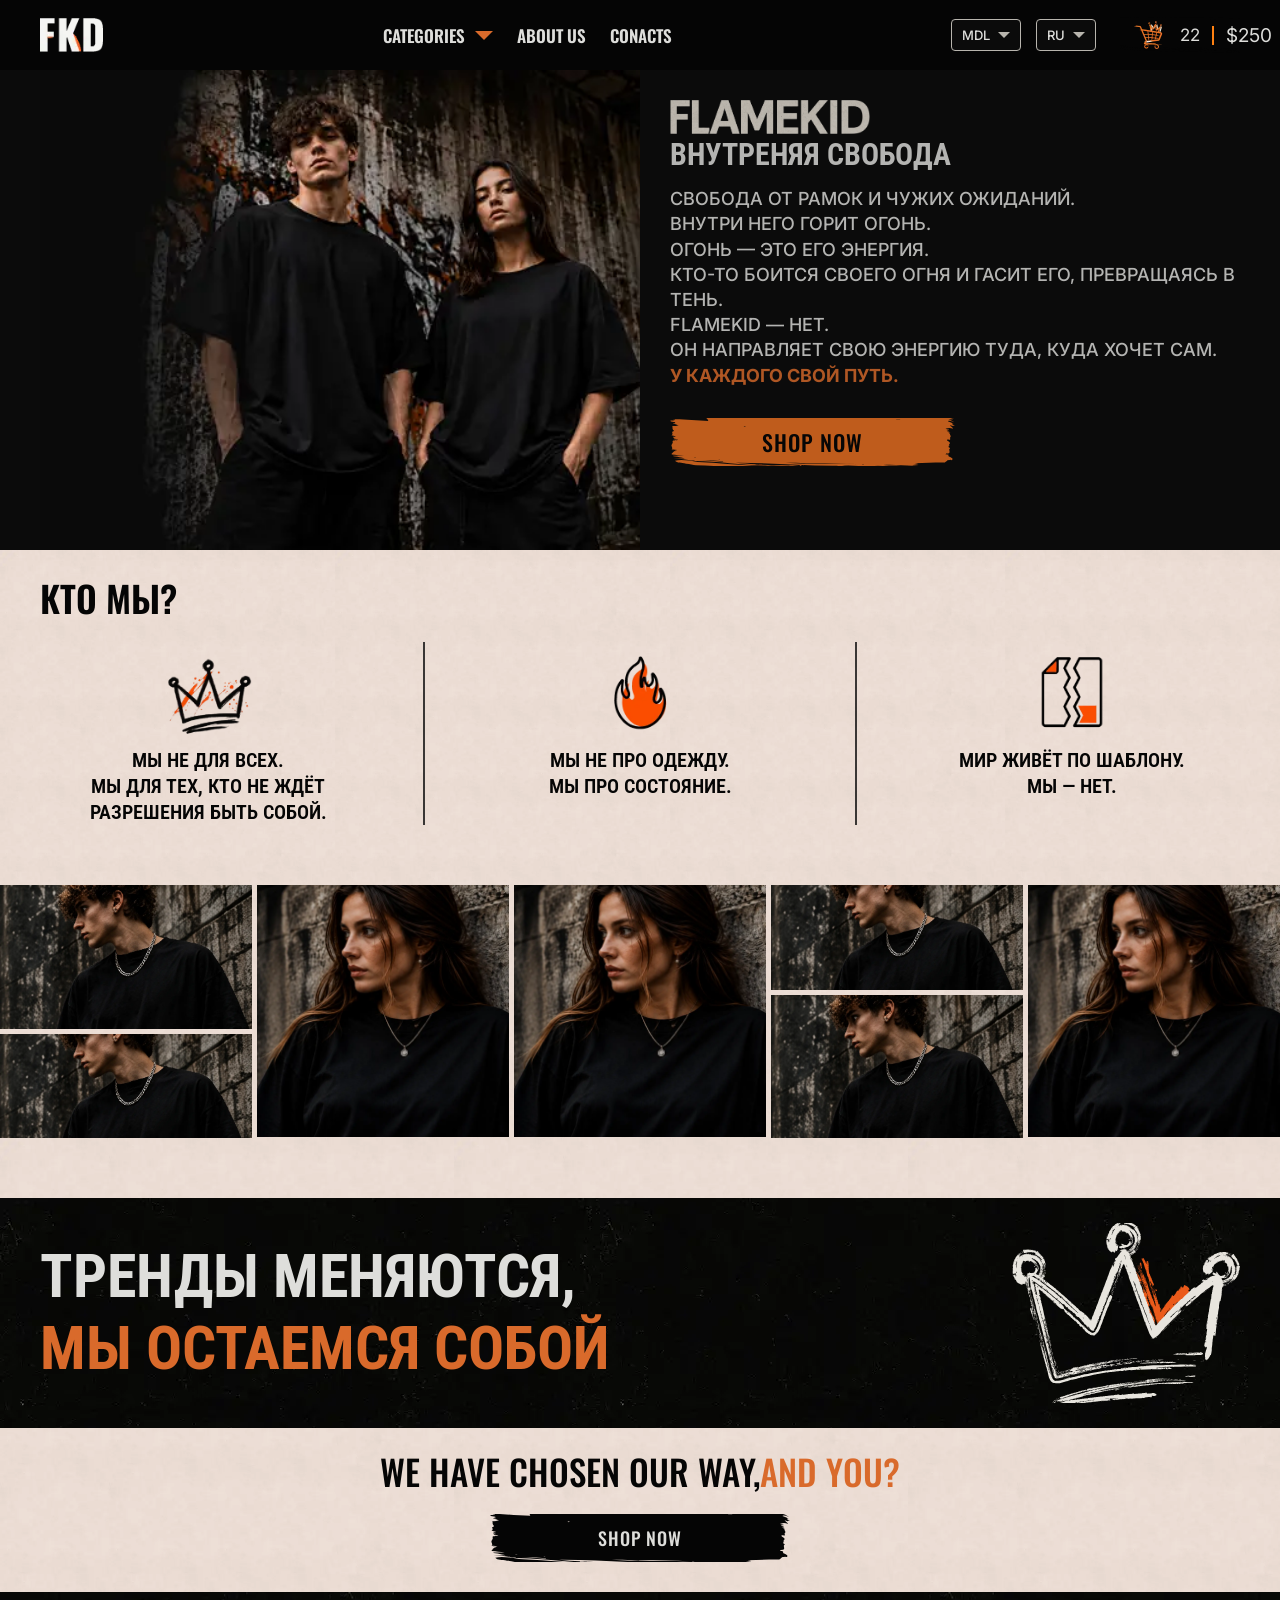
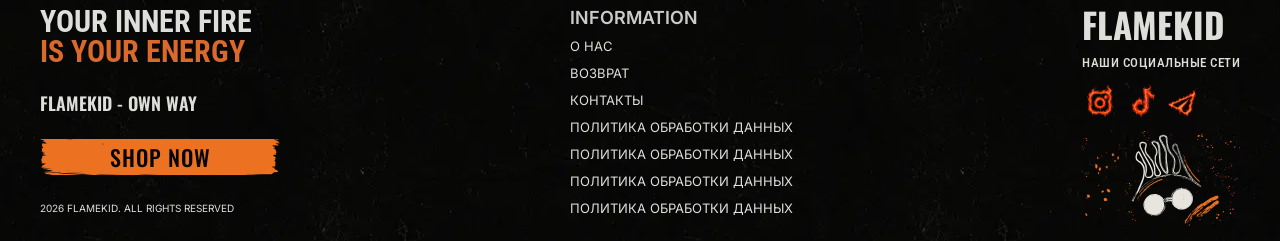
==== commit a5b8c8cf: "Add files via upload" ====
--- a/about.html
+++ b/about.html
@@ -45,7 +45,7 @@
 	</style>
 
 
-	<link rel="stylesheet" href="css/style.min.css?_v=20261028000635">
+	<link rel="stylesheet" href="css/style.min.css?_v=20261029021142">
 	<link rel="shortcut icon" href="favicon.ico">
 	<!-- <meta name="robots" content="noindex, nofollow"> -->
 	<meta name="viewport" content="width=device-width, initial-scale=1.0">
@@ -224,33 +224,14 @@
 			<div class="footer__container">
 				<div class="footer__row">
 					<div class="footer__item-left left-item-footer">
-						<p class="left-item-footer__big-txt">Your inner fire <br> <span> is your energy</span></p>
+						<p class="left-item-footer__big-txt">Your inner fire <span> is your energy</span></p>
 						<p class="left-item-footer__small-txt">flamekid - own way</p>
 						<a href="#" class="left-item-footer__link btn-bay btn-bay_orange">shop now</a>
 						<p class="left-item-footer__copyright" data-da=".right-item, 767.98,4">2026 flamekid. all rights reserved</p>
 					</div>
-					<div class="footer__item-img">
-						<div class="footer__wrapper-decor-ibg">
-							<img src="img/icons/fkd-footer.svg" alt="fkd">
-						</div>
-					</div>
-					<div class="footer__item-right right-item">
-						<a href="home.html" class="right-item__logo">flamekid</a>
-						<div class="right-item__social-media media-social">
-
-							<a href="#" class="media-social__link-ibg">
-								<picture><source srcset="img/icons/inst-01.webp" type="image/webp"><img src="img/icons/inst-01.png" alt="instagram icon"></picture>
-							</a>
-
-							<a href="#" class="media-social__link-ibg">
-								<picture><source srcset="img/icons/tiktok-01.webp" type="image/webp"><img src="img/icons/tiktok-01.png" alt="tiktok icon"></picture>
-							</a>
-
-							<a href="#" class="media-social__link-ibg">
-								<picture><source srcset="img/icons/tg-01.webp" type="image/webp"><img src="img/icons/tg-01.png" alt="telegram icon"></picture>
-							</a>
-						</div>
-						<div data-spollers="767.98,max" class="right-item__spollers spollers">
+
+					<div class="footer__info-links links-info-footer">
+						<div data-spollers="767.98,max" class="links-info-footer__spollers spollers">
 							<div class="spollers__item">
 								<button type="button" data-spoller class="spollers__title">information</button>
 								<ul class="spollers__body">
@@ -258,15 +239,40 @@
 									<li class="spollers__items"><a href="return.html" class="spollers__link">возврат</a></li>
 									<li class="spollers__items"><a href="#" class="spollers__link">контакты</a></li>
 									<li class="spollers__items"><a href="information.html" class="spollers__link">политика обработки данных</a></li>
+									<li class="spollers__items"><a href="information.html" class="spollers__link">политика обработки данных</a></li>
+									<li class="spollers__items"><a href="information.html" class="spollers__link">политика обработки данных</a></li>
+									<li class="spollers__items"><a href="information.html" class="spollers__link">политика обработки данных</a></li>
 								</ul>
 							</div>
+						</div>
+					</div>
+
+					<div class="footer__item-right right-item">
+						<a href="home.html" class="right-item__logo">flamekid</a>
+						<h3 class="right-item__soc-media-title">наши социальные сети</h3>
+						<div class="right-item__social-media media-social">
+
+							<a href="#" class="media-social__link-ibg">
+								<picture><source srcset="img/icons/inst-01.webp" type="image/webp"><img src="img/icons/inst-01.png" alt="instagram icon"></picture>
+							</a>
+
+							<a href="#" class="media-social__link-ibg">
+								<picture><source srcset="img/icons/tiktok-01.webp" type="image/webp"><img src="img/icons/tiktok-01.png" alt="tiktok icon"></picture>
+							</a>
+
+							<a href="#" class="media-social__link-ibg">
+								<picture><source srcset="img/icons/tg-01.webp" type="image/webp"><img src="img/icons/tg-01.png" alt="telegram icon"></picture>
+							</a>
+						</div>
+						<div class="right-item__img-ibg">
+							<img src="img/icons/fkd-footer.svg" alt="mascot logo">
 						</div>
 					</div>
 				</div>
 			</div>
 		</footer>
 	</div>
-	<script src="js/app.min.js?_v=20261028000635"></script>
+	<script src="js/app.min.js?_v=20261029021142"></script>
 </body>
 
 </html>
--- a/css/style.min.css
+++ b/css/style.min.css
@@ -1 +1 @@
-@import url(https://fonts.googleapis.com/css?family=Roboto+Condensed:300,regular,500,600,700,800&display=swap);@import url(https://fonts.googleapis.com/css?family=Oswald:500,600,700&display=swap);@import url(https://fonts.googleapis.com/css?family=Inter:regular,600,700&display=swap);[class*=_icon-]:before{font-family:icons;font-style:normal;font-weight:400;font-variant:normal;text-transform:none;line-height:1;-webkit-font-smoothing:antialiased;-moz-osx-font-smoothing:grayscale}[class*=_icon-]:before{display:block}*{padding:0;margin:0;border:0}*,:after,:before{-webkit-box-sizing:border-box;box-sizing:border-box}body,html{height:100%;min-width:320px}body{color:rgba(245,245,242,.9058823529);line-height:1;font-family:Inter;font-size:.9375rem;-ms-text-size-adjust:100%;-moz-text-size-adjust:100%;-webkit-text-size-adjust:100%;-webkit-font-smoothing:antialiased;-moz-osx-font-smoothing:grayscale}button,input,textarea{font-family:Inter;font-size:inherit}button{cursor:pointer;color:inherit;background-color:inherit}a{color:inherit}a:link,a:visited{text-decoration:none}a:hover{text-decoration:none}ul li{list-style:none}img{vertical-align:top}h1,h2,h3,h4,h5,h6{font-weight:inherit;font-size:inherit}.no-scrolling body{overflow:hidden;-ms-touch-action:none;touch-action:none}.loaded body .preloader{display:none}.lock body{overflow:hidden;-ms-touch-action:none;touch-action:none}.wrapper{min-height:100%;display:-webkit-box;display:-ms-flexbox;display:flex;-webkit-box-orient:vertical;-webkit-box-direction:normal;-ms-flex-direction:column;flex-direction:column;overflow:hidden}.wrapper>main{-webkit-box-flex:1;-ms-flex:1 1 auto;flex:1 1 auto}.wrapper>*{min-width:0}[class*=__container]{max-width:75rem;-webkit-box-sizing:content-box;box-sizing:content-box;margin:0 auto;padding:0 .9375rem}.select{position:relative}.select__body{position:relative}.select__title{color:rgba(245,245,242,.9058823529);text-align:left;font-size:.8125rem;font-weight:500;text-transform:uppercase;border:.09375rem solid #b8b5ae;border-radius:.25rem;background-color:#0b0b0b;cursor:pointer;width:100%}.select__value{display:-webkit-box;display:-ms-flexbox;display:flex;-webkit-box-align:center;-ms-flex-align:center;align-items:center;-webkit-box-pack:justify;-ms-flex-pack:justify;justify-content:space-between;-webkit-column-gap:.5rem;-moz-column-gap:.5rem;column-gap:.5rem;height:1.875rem;padding:0 .625rem}.select__value:after{content:"";-webkit-box-flex:0;-ms-flex:0 0 .625rem;flex:0 0 .625rem;-webkit-transition:all .3s ease 0s;transition:all .3s ease 0s;display:-webkit-box;display:-ms-flexbox;display:flex;-webkit-box-pack:center;-ms-flex-pack:center;justify-content:center;-webkit-box-align:center;-ms-flex-align:center;align-items:center;border-left:.375rem solid transparent;border-right:.375rem solid transparent;border-top:.375rem solid #b8b5ae}._select-open .select__value:after{-webkit-transform:rotate(-180deg);-ms-transform:rotate(-180deg);transform:rotate(-180deg);border-top:.375rem solid #d96a2b}.select__text{-webkit-box-flex:1;-ms-flex:1 1 auto;flex:1 1 auto}.select__input{width:100%;background-color:rgba(0,0,0,0);height:100%}.select__options{color:rgba(245,245,242,.9058823529);position:absolute;top:1.8125rem;border-radius:0 0 .25rem .25rem;min-width:100%;left:0;background-color:#0b0b0b;border-top:0;border:.09375rem solid #b8b5ae;border-top:0;padding:.25rem 0 .3125rem 0}.select__scroll{overflow-y:auto;overflow-x:hidden;max-height:200px}.select__option{width:100%;display:block;text-align:left;cursor:pointer;padding:.3125rem .625rem;color:inherit;font-size:.8125rem;font-weight:500;text-transform:uppercase}.select__option._select-selected{background-color:#eee}.select__row{display:-webkit-inline-box;display:-ms-inline-flexbox;display:inline-flex;-webkit-box-align:center;-ms-flex-align:center;align-items:center}.select._select-open{z-index:5}._select-tag{cursor:pointer}body::after{content:"";background-color:rgba(0,0,0,.7);position:fixed;width:100%;height:100%;top:0;left:0;opacity:0;-webkit-transition:opacity .4s ease 0s;transition:opacity .4s ease 0s;pointer-events:none;z-index:149}body.popup-show::after{opacity:1}.popup{position:fixed;top:0;left:0;bottom:0;right:0;padding:30px 10px;-webkit-transition:visibility .8s ease 0s;transition:visibility .8s ease 0s;visibility:hidden;pointer-events:none}.popup_show{z-index:150;visibility:visible;overflow:auto;pointer-events:auto}.popup_show .popup__content{visibility:visible;-webkit-transform:scale(1);-ms-transform:scale(1);transform:scale(1)}.popup__wrapper{display:-webkit-box;display:-ms-flexbox;display:flex;-webkit-box-align:center;-ms-flex-align:center;align-items:center;min-height:100%;width:100%;-webkit-box-pack:center;-ms-flex-pack:center;justify-content:center}.no-webp .popup__content{background:url(../img/background/big-bg.jpg) center/contain repeat}.popup__content{position:relative;visibility:hidden;-webkit-transform:scale(0);-ms-transform:scale(0);transform:scale(0);-webkit-transition:-webkit-transform .3s ease 0s;transition:-webkit-transform .3s ease 0s;transition:transform .3s ease 0s;transition:transform .3s ease 0s,-webkit-transform .3s ease 0s;background-color:#eee;padding:20px;width:100%;max-width:900px;border-radius:10px}.lock .popup__content{visibility:visible}.popup-close-btn{position:absolute;width:25px;height:25px;top:20px;right:20px}.popup-close-btn::after,.popup-close-btn::before{content:"";position:absolute;display:block;width:100%;height:3px;background-color:#050505;-webkit-transition:background-color .2s ease;transition:background-color .2s ease}.popup-close-btn::before{-webkit-transform:rotate(-45deg);-ms-transform:rotate(-45deg);transform:rotate(-45deg)}.popup-close-btn::after{-webkit-transform:rotate(45deg);-ms-transform:rotate(45deg);transform:rotate(45deg)}.content-popup{display:-webkit-box;display:-ms-flexbox;display:flex;-webkit-box-orient:vertical;-webkit-box-direction:normal;-ms-flex-direction:column;flex-direction:column;-webkit-box-align:center;-ms-flex-align:center;align-items:center;width:100%;max-width:400px}.content-popup__decor{position:relative;width:80px;height:80px;margin-bottom:18px;background:url(../img/icons/check-flame.svg) center/contain no-repeat}.content-popup__decor::before{content:"";position:absolute;top:55%;left:39%;width:25px;height:25px;-webkit-transform:scale(0);-ms-transform:scale(0);transform:scale(0);background:url(../img/icons/check-green.svg) 0 0 no-repeat}@-webkit-keyframes check-anim{0%{-webkit-transform:scale(0);transform:scale(0);opacity:0}60%{-webkit-transform:scale(1.15);transform:scale(1.15);opacity:1}100%{-webkit-transform:scale(1);transform:scale(1);opacity:1}}@keyframes check-anim{0%{-webkit-transform:scale(0);transform:scale(0);opacity:0}60%{-webkit-transform:scale(1.15);transform:scale(1.15);opacity:1}100%{-webkit-transform:scale(1);transform:scale(1);opacity:1}}.popup_show .content-popup__decor::before{-webkit-animation:check-anim .8s ease .5s forwards;animation:check-anim .8s ease .5s forwards}.content-popup__title{font-family:Oswald;font-size:26px;font-weight:600;color:#050505;text-transform:uppercase;line-height:1.3;text-align:center;margin-bottom:35px}.content-popup__btn-open-bag{width:50%;margin-bottom:18px}#popup-add-bag .content-popup__btn-buy{width:50%;background:url(../img/icons/hover-orange.svg) center/cover no-repeat;color:#050505}#modal-shipping .content-popup{-webkit-box-align:start;-ms-flex-align:start;align-items:flex-start;width:100%;max-width:700px;text-transform:uppercase}#modal-shipping .content-popup__title{font-size:1.125rem;margin-bottom:1rem}#modal-shipping .content-popup__subtitle{max-width:80%;color:#0b0b0b;font-size:.875rem;font-weight:500;line-height:1.3;margin-bottom:2rem}#modal-shipping .content-popup__btn-shiping{-ms-flex-item-align:end;align-self:flex-end}#modal-shipping .content-popup__btn-shiping{width:260px}#modal-shipping .content-popup p{font-family:Oswald;font-size:.875rem;font-weight:600;color:#050505;margin-bottom:.625rem}#modal-shipping .popup-close-btn{top:1.0625rem}.form-check{display:-webkit-box;display:-ms-flexbox;display:flex;-webkit-box-align:start;-ms-flex-align:start;align-items:flex-start;-webkit-column-gap:.625rem;-moz-column-gap:.625rem;column-gap:.625rem;margin-bottom:1.625rem}.form-check label{color:#0b0b0b;font-size:.875rem;font-weight:500;line-height:1.3}.form-check input{position:relative;-webkit-box-flex:0;-ms-flex:0 0 1.0625rem;flex:0 0 1.0625rem;height:1.0625rem;accent-color:#d96a2b}.tabs__navigation{display:-webkit-box;display:-ms-flexbox;display:flex}.tabs__title{font-size:1.125rem;text-transform:uppercase;font-family:Oswald;font-weight:600;padding:.625rem .9375rem;border-radius:.125rem}._tab-spoller .tabs__title{display:-webkit-box;display:-ms-flexbox;display:flex;-webkit-box-align:center;-ms-flex-align:center;align-items:center;-webkit-box-pack:justify;-ms-flex-pack:justify;justify-content:space-between;-webkit-column-gap:.625rem;-moz-column-gap:.625rem;column-gap:.625rem;font-size:1.0625rem;text-align:left;background-color:#0b0b0b;color:rgba(245,245,242,.9058823529);padding:.625rem;margin-bottom:.75rem}._tab-spoller .tabs__title::after{content:"";-webkit-box-flex:0;-ms-flex:0 0 .625rem;flex:0 0 .625rem;height:.625rem;border-left:.5rem solid transparent;border-right:.5rem solid transparent;border-top:.5rem solid #d96a2b;-webkit-transition:-webkit-transform .2s ease;transition:-webkit-transform .2s ease;transition:transform .2s ease;transition:transform .2s ease,-webkit-transform .2s ease}._tab-spoller .tabs__title._tab-active{color:rgba(245,245,242,.9058823529)}._tab-spoller .tabs__title._tab-active::after{-webkit-transform:rotate(-180deg);-ms-transform:rotate(-180deg);transform:rotate(-180deg)}.tabs__title._tab-active{background-color:#0b0b0b;color:#d96a2b}._tab-spoller .tabs__content{display:-webkit-box;display:-ms-flexbox;display:flex;-webkit-box-orient:vertical;-webkit-box-direction:normal;-ms-flex-direction:column;flex-direction:column}.tabs__body{padding:.9375rem;background-color:rgba(11,11,11,.0509803922)}[class*=-ibg]{position:relative}[class*=-ibg] img{position:absolute;width:100%;height:100%;top:0;left:0;-o-object-fit:cover;object-fit:cover}[class*=-ibg_contain] img{-o-object-fit:contain;object-fit:contain}.link-view-all{position:relative;min-height:2.0625rem;display:-webkit-inline-box;display:-ms-inline-flexbox;display:inline-flex;-webkit-box-align:center;-ms-flex-align:center;align-items:center;-webkit-box-pack:center;-ms-flex-pack:center;justify-content:center;-webkit-box-flex:0;-ms-flex:0 0 9.375rem;flex:0 0 9.375rem;padding:.5rem;font-family:"Roboto Condensed"}.link-view-all{font-weight:500;text-align:center;text-transform:uppercase;letter-spacing:.125rem;overflow:hidden;background:url(../img/icons/hover-black.svg) center/cover no-repeat;-webkit-transition:color .3s ease-in;transition:color .3s ease-in}.link-view-all::before{content:"";position:absolute;top:-1.5625rem;left:-4.375rem;width:1.875rem;height:6.25rem;opacity:.5;-webkit-transform:rotate(35deg);-ms-transform:rotate(35deg);transform:rotate(35deg);background-color:#d96a2b;-webkit-transition:left .6s cubic-bezier(.19,1,.22,1);transition:left .6s cubic-bezier(.19,1,.22,1)}.caption{font-family:Oswald}.caption{font-weight:600;text-transform:uppercase;color:#050505}.card-title{font-family:Oswald;font-size:1.625rem;font-weight:500;color:#050505;text-transform:uppercase}.row-top{display:-webkit-box;display:-ms-flexbox;display:flex;-webkit-box-align:start;-ms-flex-align:start;align-items:flex-start;-webkit-box-pack:justify;-ms-flex-pack:justify;justify-content:space-between;-webkit-column-gap:.9375rem;-moz-column-gap:.9375rem;column-gap:.9375rem}.card-ibg{padding-bottom:100%;border-radius:.25rem;overflow:hidden;text-align:center}.card-ibg img:not(._lazy-loaded){-webkit-filter:blur(5px);filter:blur(5px)}.card-ibg img{-webkit-filter:blur(0);filter:blur(0);-webkit-transition:-webkit-filter .4s ease-in-out;transition:-webkit-filter .4s ease-in-out;transition:filter .4s ease-in-out;transition:filter .4s ease-in-out,-webkit-filter .4s ease-in-out}.card-price{font-family:"Roboto Condensed"}.card-price{font-weight:700;color:#050505;text-transform:uppercase}.price{display:-webkit-box;display:-ms-flexbox;display:flex;-webkit-box-align:center;-ms-flex-align:center;align-items:center;-webkit-column-gap:1.5625rem;-moz-column-gap:1.5625rem;column-gap:1.5625rem;font-family:"Roboto Condensed";font-weight:700;text-transform:uppercase}.price__new{color:rgba(245,245,242,.9058823529)}.price__old{text-decoration:line-through;color:rgba(245,245,242,.6392156863)}.btn-bay{position:relative;display:-webkit-box;display:-ms-flexbox;display:flex;-webkit-box-align:center;-ms-flex-align:center;align-items:center;-webkit-box-pack:center;-ms-flex-pack:center;justify-content:center;min-height:2.25rem;padding:.3125rem;font-family:Oswald;font-size:.75rem;font-weight:500;text-transform:uppercase;letter-spacing:.0625rem;text-align:center;overflow:hidden;background:url(../img/icons/hover-black.svg) center/cover no-repeat;-webkit-transition:color .3s ease,-webkit-transform .1s ease;transition:color .3s ease,-webkit-transform .1s ease;transition:color .3s ease,transform .1s ease;transition:color .3s ease,transform .1s ease,-webkit-transform .1s ease}.btn-bay::before{content:"";position:absolute;top:-4.6875rem;left:-4.6875rem;width:3.125rem;height:9.6875rem;opacity:.5;-webkit-transform:rotate(35deg);-ms-transform:rotate(35deg);transform:rotate(35deg);background-color:#d96a2b;-webkit-transition:left .3s cubic-bezier(.19,1,.22,1);transition:left .3s cubic-bezier(.19,1,.22,1)}.btn-bay:active{-webkit-transform:scale(1.01);-ms-transform:scale(1.01);transform:scale(1.01)}.btn-bay_orange{color:#050505;background:url(../img/icons/hover-orange.svg) center/cover no-repeat}.product-card{position:relative;border-radius:.25rem}.no-webp .product-card__body{background:url(../img/background/bg-card2.jpg) 0 0/contain repeat}.product-card__body{position:relative;display:-webkit-box;display:-ms-flexbox;display:flex;-webkit-box-orient:vertical;-webkit-box-direction:normal;-ms-flex-direction:column;flex-direction:column;height:100%;padding-bottom:.625rem}.product-card__body::before{content:"";position:absolute;top:0;left:0;width:100%;height:100%}.product-card__img-link{margin-bottom:.25rem}.info-product{z-index:20;-webkit-box-flex:1;-ms-flex:1 1 auto;flex:1 1 auto;display:-webkit-box;display:-ms-flexbox;display:flex;-webkit-box-orient:vertical;-webkit-box-direction:normal;-ms-flex-direction:column;flex-direction:column;padding-top:0;padding-bottom:0}.info-product__top-row{display:-webkit-box;display:-ms-flexbox;display:flex;-webkit-box-pack:justify;-ms-flex-pack:justify;justify-content:space-between;-webkit-box-align:center;-ms-flex-align:center;align-items:center;-ms-flex-wrap:wrap;flex-wrap:wrap;gap:.75rem;margin-bottom:.75rem}.info-product__title{-webkit-box-flex:1;-ms-flex:1 1 45%;flex:1 1 45%}.info-product__sub-title{-webkit-box-flex:1;-ms-flex:1 1 auto;flex:1 1 auto;font-size:.8125rem;font-weight:600;line-height:1.2;color:#0b0b0b;text-transform:uppercase;margin-bottom:.75rem}.info-product__bottom .info-product__rating{margin-bottom:1rem}.row-price{display:-webkit-box;display:-ms-flexbox;display:flex;-webkit-box-align:center;-ms-flex-align:center;align-items:center;-webkit-column-gap:.625rem;-moz-column-gap:.625rem;column-gap:.625rem}.row-price__old{color:#050505;text-decoration:line-through;font-weight:600}.show-rating{display:-webkit-box;display:-ms-flexbox;display:flex;-webkit-box-align:end;-ms-flex-align:end;align-items:end;-webkit-column-gap:.5rem;-moz-column-gap:.5rem;column-gap:.5rem}.show-rating__items{display:-webkit-box;display:-ms-flexbox;display:flex;-webkit-box-align:center;-ms-flex-align:center;align-items:center;-webkit-column-gap:.0625rem;-moz-column-gap:.0625rem;column-gap:.0625rem}.show-rating__item-fire{position:relative;-webkit-box-flex:0;-ms-flex-positive:0;flex-grow:0;-ms-flex-negative:0;flex-shrink:0}.show-rating__item-fire::before{content:"";position:absolute;top:0;left:0;width:100%;height:100%;background:url(../img/icons/flame.svg) center no-repeat}.show-rating__item-fire_empty::before{content:"";position:absolute;top:0;left:0;width:100%;height:100%;background:url(../img/icons/flame-empty.svg) center no-repeat}.show-rating__quentity{color:#0b0b0b}.show-rating__quentity_white{color:rgba(245,245,242,.9058823529)}.btn-swiper-arrow{position:relative;width:1.375rem;height:1.375rem}.btn-swiper-arrow::before{content:"";position:absolute;top:0;left:0;width:100%;height:100%;-webkit-transition:-webkit-transform .1s ease;transition:-webkit-transform .1s ease;transition:transform .1s ease;transition:transform .1s ease,-webkit-transform .1s ease;cursor:pointer}.btn-swiper-arrow:active::before{-webkit-transform:scale(.8);-ms-transform:scale(.8);transform:scale(.8)}.control-swiper{display:-webkit-box;display:-ms-flexbox;display:flex;-webkit-box-align:center;-ms-flex-align:center;align-items:center;-webkit-box-pack:center;-ms-flex-pack:center;justify-content:center;gap:50px}.control-swiper__btn-prev::before{background:url(../img/icons/btn-prev.svg) center no-repeat}.control-swiper__btn-next::before{background:url(../img/icons/btn-next.svg) center no-repeat}.control-swiper__pagination{display:-webkit-box;display:-ms-flexbox;display:flex;-webkit-box-align:center;-ms-flex-align:center;align-items:center;gap:.3125rem}.swiper-pagination-bullet{position:relative;-webkit-box-flex:0;-ms-flex:0 0 .625rem;flex:0 0 .625rem;height:.625rem}.swiper-pagination-bullet::before{content:"";position:absolute;top:0;left:0;width:100%;height:100%;opacity:.5;background:url(../img/icons/bullet.svg) center no-repeat;-webkit-transition:opacity .2s ease;transition:opacity .2s ease;cursor:pointer}.swiper-pagination-bullet-active::before{opacity:1}.btn-grey-arrow{position:absolute;width:2.1875rem;height:2.1875rem;cursor:pointer}.btn-grey-arrow_next{top:50%;right:0;-webkit-transform:translateY(-50%);-ms-transform:translateY(-50%);transform:translateY(-50%);background:url(../img/icons/btn-next.-grey.svg) center no-repeat}.btn-grey-arrow_prev{top:50%;left:0;-webkit-transform:translateY(-50%);-ms-transform:translateY(-50%);transform:translateY(-50%);background:url(../img/icons/btn-prev-grey.svg) center no-repeat}.btn-grey-arrow.swiper-button-disabled{opacity:.5}.breadcrumbs__list{display:-webkit-box;display:-ms-flexbox;display:flex;-webkit-box-align:center;-ms-flex-align:center;align-items:center;font-family:"Roboto Condensed"}.breadcrumbs__list{font-weight:600;text-transform:uppercase}.breadcrumbs__list_black-color{color:#050505}.breadcrumbs__list_white-color{color:rgba(245,245,242,.9058823529)}.breadcrumbs__list>:not(:last-child)::after{content:"/";font-weight:600;margin:0 .375rem}.breadcrumbs__item{display:-webkit-box;display:-ms-flexbox;display:flex;-webkit-box-align:center;-ms-flex-align:center;align-items:center}.breadcrumbs__link{position:relative;display:inline-block;overflow:hidden}.breadcrumbs__link_black{color:#050505}.breadcrumbs__link_active{color:#d96a2b;font-weight:500}.breadcrumbs__link::before{content:"";position:absolute;bottom:0;left:-100%;width:100%;height:.09375rem;background-color:#ff8111;-webkit-transition:left .2s ease;transition:left .2s ease}.choose-size{position:relative;-webkit-box-flex:0;-ms-flex:0 0 2.8125rem;flex:0 0 2.8125rem;height:1.75rem;line-height:normal}.choose-size._no-size::before{content:"";position:absolute;top:50%;left:0;width:100%;height:.125rem;background-color:rgba(210,21,21,.9843137255);-webkit-transform:translateY(-50%) rotate(-45deg);-ms-transform:translateY(-50%) rotate(-45deg);transform:translateY(-50%) rotate(-45deg)}.choose-size._form-focus .info-size__label{border-color:#d96a2b}.choose-size__input{position:absolute;top:50%;left:50%;-webkit-transform:translate(-50%,-50%);-ms-transform:translate(-50%,-50%);transform:translate(-50%,-50%);opacity:0}.choose-size__input:checked+.choose-size__label{border-color:#d96a2b;color:#d96a2b}.choose-size__label{position:absolute;top:0;left:0;width:100%;height:100%;display:-webkit-box;display:-ms-flexbox;display:flex;-webkit-box-align:center;-ms-flex-align:center;align-items:center;-webkit-box-pack:center;-ms-flex-pack:center;justify-content:center;border:.125rem solid rgba(232,229,222,.6392156863);border-radius:.125rem;-webkit-transition:all .2s ease;transition:all .2s ease;font-weight:600}.banner-promo{position:relative;width:100%;margin-top:3.75rem}.banner-promo__img-ibg{display:block;width:100%;padding-bottom:190%}.title-label{font-family:"Roboto Condensed";font-size:.875rem;font-weight:600;text-transform:uppercase;color:#050505;margin-bottom:.625rem}.title-label_big{margin-bottom:1rem}.title-label span{color:rgba(210,21,21,.984)}.form-fkd__wrapper-input{position:relative;margin-bottom:1.25rem}.form-fkd__input{width:100%;min-height:2.75rem;padding:.3125rem .625rem;outline:0;border-radius:.25rem;border:.125rem solid #050505;background-color:rgba(0,0,0,0)}.form-fkd__input_textarea{min-height:7.5rem;resize:none}.form-fkd__input._form-error{border:.125rem solid rgba(210,21,21,.984);-webkit-box-shadow:0 80px 80px -20px rgba(255,90,48,.08),0 30px 24px -10px rgba(255,90,48,.05),0 12px 10px -6px rgba(255,90,48,.04),0 4px 4px -4px rgba(30,33,44,.03);box-shadow:0 80px 80px -20px rgba(255,90,48,.08),0 30px 24px -10px rgba(255,90,48,.05),0 12px 10px -6px rgba(255,90,48,.04),0 4px 4px -4px rgba(30,33,44,.03)}.form-fkd__input._form-focus{outline:0;border:.125rem solid #d96a2b}.form-fkd__btn{width:15rem;min-height:2.8125rem}.group-radio>:not(:last-child){margin-bottom:.625rem}.group-radio__item{display:-webkit-box;display:-ms-flexbox;display:flex;-webkit-box-align:center;-ms-flex-align:center;align-items:center;-webkit-column-gap:.625rem;-moz-column-gap:.625rem;column-gap:.625rem}.group-radio__item_use{margin-bottom:.625rem}.group-radio__input{width:1.125rem;height:1.125rem;accent-color:#d96a2b}.group-radio__label{margin-bottom:0}.form__error{position:absolute;left:0;bottom:-.875rem;font-size:.6875rem;color:rgba(210,21,21,.984)}.right-block{-webkit-box-flex:0;-ms-flex:0 0 35%;flex:0 0 35%}.right-block__img-ibg{width:100%;padding-bottom:108%}.promo-label{position:absolute;top:.9375rem;left:1.25rem;width:3.4375rem;min-height:1.625rem;display:none;-webkit-box-align:center;-ms-flex-align:center;align-items:center;-webkit-box-pack:center;-ms-flex-pack:center;justify-content:center;padding:.3125rem;text-align:center;border-radius:.25rem;background-color:#20c120;opacity:.9}.promo-label__txt{font-family:Oswald;line-height:1;letter-spacing:1.1px;color:#f5f5f2}._promo-active .promo-label{display:block}.header{position:absolute;top:0;left:0;width:100%;z-index:100}.header_black{background-color:#050505;position:static}.row-header{display:-webkit-box;display:-ms-flexbox;display:flex;-webkit-box-align:center;-ms-flex-align:center;align-items:center}.row-header{padding:.6875rem 0}.row-header__logo{position:relative;z-index:15;-webkit-box-flex:0;-ms-flex:0 0 3.75rem;flex:0 0 3.75rem;height:2.125rem}.row-header__logo img{min-width:100%;height:100%}.menu{-webkit-box-flex:1;-ms-flex:1 1 auto;flex:1 1 auto;display:-webkit-box;display:-ms-flexbox;display:flex;-webkit-box-align:center;-ms-flex-align:center;align-items:center;-webkit-box-pack:center;-ms-flex-pack:center;justify-content:center}.menu__list{display:-webkit-box;display:-ms-flexbox;display:flex;-ms-flex-wrap:wrap;flex-wrap:wrap;-webkit-box-pack:center;-ms-flex-pack:center;justify-content:center}.menu__item{position:relative;z-index:5;padding:0 .75rem;min-height:1.75rem;display:-webkit-box;display:-ms-flexbox;display:flex;-webkit-box-align:center;-ms-flex-align:center;align-items:center;-webkit-box-pack:center;-ms-flex-pack:center;justify-content:center;font-family:Oswald}.menu__item{font-weight:600;text-transform:uppercase}.menu__item::before{content:"";position:absolute;z-index:-1;top:0;left:0;width:100%;height:100%;-webkit-transform:scale3d(0,1,1);transform:scale3d(0,1,1);-webkit-transform-origin:center left;-ms-transform-origin:center left;transform-origin:center left;background:url(../img/icons/hover-orange.svg) center/cover no-repeat;-webkit-transition:-webkit-transform .2s ease-in;transition:-webkit-transform .2s ease-in;transition:transform .2s ease-in;transition:transform .2s ease-in,-webkit-transform .2s ease-in}.menu__item_sub-item{-webkit-box-pack:start;-ms-flex-pack:start;justify-content:flex-start;background-color:#050505;-webkit-transition:color .2s ease;transition:color .2s ease;padding-top:.625rem;padding-bottom:.625rem}.menu__link{-ms-flex-preferred-size:100%;flex-basis:100%}.menu__sub-menu{position:absolute;top:1.375rem;left:0;z-index:1;min-width:9.375rem;visibility:hidden;opacity:0;padding-top:.9375rem;-webkit-transition:opacity .5s ease;transition:opacity .5s ease}.menu__sub-menu._sub-menu-open{visibility:visible;opacity:1}.block-info-header{position:relative;z-index:5;display:-webkit-box;display:-ms-flexbox;display:flex;-webkit-box-align:center;-ms-flex-align:center;align-items:center;-webkit-box-pack:center;-ms-flex-pack:center;justify-content:center}.block-info-header__custom-select{display:-webkit-box;display:-ms-flexbox;display:flex;-webkit-box-align:center;-ms-flex-align:center;align-items:center;-webkit-column-gap:.9375rem;-moz-column-gap:.9375rem;column-gap:.9375rem}.bag{display:-webkit-box;display:-ms-flexbox;display:flex;-webkit-box-align:center;-ms-flex-align:center;align-items:center;-webkit-column-gap:.75rem;-moz-column-gap:.75rem;column-gap:.75rem;padding:.1875rem .5rem;background:url(../img/icons/hover-black.svg) center/cover no-repeat}.no-webp .bag::before{background:url(../img/icons/cart.png) center/contain no-repeat}.bag::before{content:"";-webkit-box-flex:0;-ms-flex:0 0 2.5rem;flex:0 0 2.5rem;height:1.875rem;-webkit-transition:-webkit-transform .1s ease-in;transition:-webkit-transform .1s ease-in;transition:transform .1s ease-in;transition:transform .1s ease-in,-webkit-transform .1s ease-in}.bag__quentity{font-size:1.0625rem}.bag__value-price{display:-webkit-box;display:-ms-flexbox;display:flex;-webkit-column-gap:.75rem;-moz-column-gap:.75rem;column-gap:.75rem;font-size:1.1875rem}.bag__value-price::before{content:"";width:.125rem;background-color:#ff8111}.header .menu__item_categories{-webkit-column-gap:.625rem;-moz-column-gap:.625rem;column-gap:.625rem}.arrow-button{display:none;border-left:.5625rem solid transparent;border-right:.5625rem solid transparent;border-top:.5625rem solid #d96a2b;-webkit-transition:all .3s ease;transition:all .3s ease;-webkit-transition:-webkit-transform .2s ease;transition:-webkit-transform .2s ease;transition:transform .2s ease;transition:transform .2s ease,-webkit-transform .2s ease}.arrow-button._btn-visible{display:block}.arrow-button._btn-rotate{-webkit-transform:rotate(-180deg);-ms-transform:rotate(-180deg);transform:rotate(-180deg)}.arrow-button:focus{outline:0}.menu-text{display:none}.no-webp .footer{background:url(../img/background/bg-abour-product.jpg) center repeat}.footer{position:relative;padding:.9375rem 0}.footer__row{display:-webkit-box;display:-ms-flexbox;display:flex;-webkit-box-pack:justify;-ms-flex-pack:justify;justify-content:space-between;-webkit-column-gap:.9375rem;-moz-column-gap:.9375rem;column-gap:.9375rem}.footer__item-img{-webkit-box-flex:0;-ms-flex:0 1 30%;flex:0 1 30%;display:-webkit-box;display:-ms-flexbox;display:flex;-webkit-box-align:center;-ms-flex-align:center;align-items:center;-webkit-box-pack:center;-ms-flex-pack:center;justify-content:center}.footer__wrapper-decor-ibg{width:100%;padding-bottom:53%}.left-item-footer{display:-webkit-box;display:-ms-flexbox;display:flex;-webkit-box-orient:vertical;-webkit-box-direction:normal;-ms-flex-direction:column;flex-direction:column;-webkit-box-pack:justify;-ms-flex-pack:justify;justify-content:space-between;row-gap:.625rem}.left-item-footer__big-txt{font-family:"Roboto Condensed"}.left-item-footer__big-txt{font-weight:700;text-transform:uppercase}.left-item-footer__big-txt span{color:#d96a2b}.left-item-footer__small-txt{font-family:Oswald}.left-item-footer__small-txt{font-weight:600;text-transform:uppercase}.left-item-footer__copyright{text-transform:uppercase;line-height:1.3}.right-item{display:-webkit-box;display:-ms-flexbox;display:flex;-webkit-box-orient:vertical;-webkit-box-direction:normal;-ms-flex-direction:column;flex-direction:column;-webkit-box-pack:justify;-ms-flex-pack:justify;justify-content:space-between;row-gap:.625rem}.right-item__logo{font-family:Oswald}.right-item__logo{font-weight:700;text-transform:uppercase;display:inline-block;-ms-flex-item-align:start;align-self:flex-start}.right-item__spollers{font-family:"Roboto Condensed";font-weight:600;text-transform:uppercase}.right-item__spollers .spollers__body>:not(:last-child){margin-bottom:.625rem}.media-social{width:100%;display:-webkit-box;display:-ms-flexbox;display:flex;-webkit-box-align:end;-ms-flex-align:end;align-items:flex-end;-webkit-column-gap:.5rem;-moz-column-gap:.5rem;column-gap:.5rem}.media-social__link-ibg{-webkit-box-flex:0;-ms-flex:0 0 25%;flex:0 0 25%;padding-bottom:25%;-webkit-transition:-webkit-transform .2s ease-in;transition:-webkit-transform .2s ease-in;transition:transform .2s ease-in;transition:transform .2s ease-in,-webkit-transform .2s ease-in}.spollers__title{font-weight:600;text-transform:uppercase;color:#cccbca;margin-bottom:.625rem}.spollers__link{-webkit-transition:color .2s ease;transition:color .2s ease}.spollers__link:hover{color:#ff8111}.page__hero{padding-bottom:.625rem}.no-webp .page__product-new{background:url(../img/background/big-bg.jpg) 0 0/contain repeat}.no-webp .hero-page{background:url(../img/banner-home/bgcfkd4.jpg) center/cover no-repeat}.hero-page{position:relative}.hero-page::before{content:"";position:absolute;top:0;left:0;z-index:2;width:100%;height:100%;background-color:rgba(91,149,91,.12)}.hero-page__img-man-ibg{position:absolute;bottom:0}.content-hero>:last-child{margin-bottom:0}.content-hero__logo-ibg{width:81.244%;padding-bottom:14%}.content-hero__title{position:absolute;width:1px;height:1px;margin:-1px;padding:0;overflow:hidden;clip:rect(0 0 0 0);border:0}.content-hero__bottom-row{position:relative;z-index:3;display:-webkit-box;display:-ms-flexbox;display:flex;-webkit-box-pack:justify;-ms-flex-pack:justify;justify-content:space-between;-webkit-box-align:center;-ms-flex-align:center;align-items:center;-webkit-column-gap:.875rem;-moz-column-gap:.875rem;column-gap:.875rem}.content-hero__crambs{font-family:"Roboto Condensed";font-weight:500}.content-hero__crambs{text-transform:uppercase;letter-spacing:.125rem}.content-hero p{font-weight:600;line-height:1.2;text-transform:uppercase;max-width:38%}.brush-text__svg{display:block;width:100%}.brush-text__title{letter-spacing:1px;fill:#fff}.brush-mask__stroke{stroke-dasharray:1000;stroke-dashoffset:1000;-webkit-animation:brush-loop 33s linear infinite;animation:brush-loop 33s linear infinite}@-webkit-keyframes brush-loop{0%{stroke-dashoffset:1000}12.121%{stroke-dashoffset:0}57.576%{stroke-dashoffset:0}69.697%{stroke-dashoffset:1000}100%{stroke-dashoffset:1000}}@keyframes brush-loop{0%{stroke-dashoffset:1000}12.121%{stroke-dashoffset:0}57.576%{stroke-dashoffset:0}69.697%{stroke-dashoffset:1000}100%{stroke-dashoffset:1000}}.no-webp .featured{background:url(../img/background/big-bg.jpg) 0 0/contain repeat}.featured__products{display:-webkit-box;display:-ms-flexbox;display:flex;-ms-flex-wrap:wrap;flex-wrap:wrap;row-gap:1.25rem;margin:0 -.625rem}.featured__product{-ms-flex-preferred-size:25%;flex-basis:25%;padding:0 .625rem}.no-webp .our-advantages{background:url(../img/background/bg-abour-product.jpg) 0 0 repeat}.our-advantages__row{display:-webkit-box;display:-ms-flexbox;display:flex;-webkit-box-pack:justify;-ms-flex-pack:justify;justify-content:space-between;-webkit-column-gap:.3125rem;-moz-column-gap:.3125rem;column-gap:.3125rem;row-gap:.8125rem}.our-advantages__item{position:relative;-ms-flex-preferred-size:30%;flex-basis:30%;display:-webkit-box;display:-ms-flexbox;display:flex;-webkit-column-gap:.8125rem;-moz-column-gap:.8125rem;column-gap:.8125rem}.our-advantages__decor{-webkit-box-flex:0;-ms-flex:0 0 .125rem;flex:0 0 .125rem;background-color:rgba(245,245,242,.9058823529)}.our-advantages__img{-webkit-box-flex:0;-ms-flex:0 0 17%;flex:0 0 17%;-ms-flex-item-align:start;align-self:flex-start}.our-advantages__img img{width:100%;max-width:4.8125rem}.our-advantages__body-info{text-transform:uppercase;line-height:1.4}.our-advantages__title{font-family:Oswald}.our-advantages__title{font-weight:400;color:#e8e5de}.no-webp .block-about-product{background:url(../img/background/big-bg.jpg) 0 0/contain repeat}.block-about-product__row{display:-webkit-box;display:-ms-flexbox;display:flex}.block-about-product__item-img-ibg{-webkit-box-flex:1;-ms-flex:1 0 50%;flex:1 0 50%;padding-bottom:32.9268%}.info-about-product{display:-webkit-box;display:-ms-flexbox;display:flex;-webkit-box-align:center;-ms-flex-align:center;align-items:center;-webkit-box-pack:center;-ms-flex-pack:center;justify-content:center;padding:.9375rem 0;background:url(../img/icons/animline3.gif) center/cover no-repeat}.info-about-product__body{max-width:70%}.info-about-product p{color:#0b0b0b;line-height:1.2}.info-about-product p{font-weight:500;text-transform:lowercase}.icons-row{display:-webkit-box;display:-ms-flexbox;display:flex;-webkit-box-align:center;-ms-flex-align:center;align-items:center;-ms-flex-wrap:wrap;flex-wrap:wrap;-webkit-column-gap:.3125rem;-moz-column-gap:.3125rem;column-gap:.3125rem}.icons-row__item{position:relative;-webkit-box-flex:0;-ms-flex:0 0 22%;flex:0 0 22%;padding-bottom:22%}.icons-row__item::before{content:"";position:absolute;top:0;left:0;width:100%;height:100%}.icons-row__item:nth-child(1)::before{background:url(../img/icons/painter-brush.svg) center/contain no-repeat}.icons-row__item:nth-child(3)::before{background:url(../img/icons/airbrushsvg.svg) center/contain no-repeat}.icons-row__item:nth-child(5)::before{background:url(../img/icons/tishirt.svg) center/contain no-repeat}.icons-row__decor{-webkit-box-flex:0;-ms-flex:0 0 12%;flex:0 0 12%;height:1.25rem;background:url(../img/icons/decor-brush-line.svg) center/cover no-repeat}.no-webp .slide-card__body{background:url(../img/background/bg-card2.jpg) 0 0/cover no-repeat}.slide-card__body{display:-webkit-box;display:-ms-flexbox;display:flex;-webkit-box-align:center;-ms-flex-align:center;align-items:center;-webkit-box-pack:justify;-ms-flex-pack:justify;justify-content:space-between;-webkit-column-gap:.625rem;-moz-column-gap:.625rem;column-gap:.625rem}.slide-card__img{width:55%;padding-bottom:55%}.slide-card__info{-webkit-box-flex:1;-ms-flex:1 1 auto;flex:1 1 auto;padding:.625rem .625rem .625rem 0}.slide-card__title{margin-bottom:.75rem}.slide-card__price{margin-bottom:1rem}.slide-card__bay-btn{width:100%}.page__breadcrumbs-product{padding:.9375rem 0 1.5rem 0;background-color:#0b0b0b}.page__product-order{padding-top:.625rem;padding-bottom:2.5rem}.no-webp .page__like-may{background:url(../img/background/big-bg.jpg) 0 0/contain repeat}.order-product{background-color:#0b0b0b}.left-item-photo{-webkit-box-flex:0;-ms-flex:0 0 45%;flex:0 0 45%;min-width:0}.left-item-photo__slider{position:relative}.big-photo-product{margin-bottom:.625rem}.big-photo-product__img-ibg{width:100%;padding-bottom:73%}.thumb-photo__swiper .swiper-slide-thumb-active{border:.125rem solid rgba(232,229,222,.6392156863)}.thumb-photo__img-ibg{padding-bottom:80%}.info-product-order{text-transform:uppercase;opacity:.8}.info-product-order__title{font-family:Oswald;font-weight:600;font-size:1.875rem;margin-bottom:1rem}.info-product-order__rating{margin-bottom:.875rem}.info-product-order__price{margin-bottom:.75rem}.info-product-order__description{max-width:75%;font-size:.875rem;line-height:1.3;margin-bottom:.875rem}.info-product-order__size{margin-bottom:1.25rem}.info-product-order__btns{display:-webkit-box;display:-ms-flexbox;display:flex}.info-product-order__btns{margin-bottom:1rem}.info-product-order__btn-add-bag{-webkit-box-flex:0;-ms-flex:0 1 40%;flex:0 1 40%;font-size:.9375rem}.info-product-order__icons-row{padding-top:.75rem}.info-size__top-row{margin-bottom:.75rem}.info-size__choose{display:-webkit-box;display:-ms-flexbox;display:flex;-webkit-box-align:center;-ms-flex-align:center;align-items:center;-ms-flex-wrap:wrap;flex-wrap:wrap;gap:.9375rem}.row-info-product{display:-webkit-box;display:-ms-flexbox;display:flex;-webkit-box-align:center;-ms-flex-align:center;align-items:center;-webkit-box-pack:justify;-ms-flex-pack:justify;justify-content:space-between;-webkit-column-gap:.625rem;-moz-column-gap:.625rem;column-gap:.625rem}.row-info-product__title{font-size:1.125rem}.row-info-product__guide{-webkit-transition:color .2s ease;transition:color .2s ease}.quantity-btn{display:-webkit-box;display:-ms-flexbox;display:flex;-webkit-box-align:center;-ms-flex-align:center;align-items:center}.quantity-btn__minus{width:2.4375rem;height:2.3125rem;background-color:#d96a2b;border-top-left-radius:.1875rem;border-bottom-left-radius:.1875rem;font-size:1.25rem;-webkit-transition:color .2s ease;transition:color .2s ease}.quantity-btn__minus._btn-disable{opacity:.5;cursor:not-allowed}.quantity-btn__minus:active{font-size:1.375rem}.quantity-btn__input{width:3.125rem;height:2.3125rem;padding:.375rem .75rem;outline:0;font-size:1rem;text-align:center;font-weight:600}.quantity-btn__plus{background-color:#d96a2b;width:2.4375rem;height:2.3125rem;border-top-right-radius:.1875rem;border-bottom-right-radius:.1875rem;font-size:1.25rem;-webkit-transition:color .2s ease;transition:color .2s ease}.quantity-btn__plus:active{font-size:1.375rem}.row-icons-product{display:-webkit-box;display:-ms-flexbox;display:flex;-webkit-box-align:center;-ms-flex-align:center;align-items:center;position:relative;-webkit-box-pack:justify;-ms-flex-pack:justify;justify-content:space-between;-webkit-column-gap:.625rem;-moz-column-gap:.625rem;column-gap:.625rem}.row-icons-product::before{content:"";position:absolute;top:0;left:0;width:100%;height:.09375rem;background-color:rgba(232,229,222,.6392156863)}.row-icons-product__card{-webkit-box-flex:0;-ms-flex:0 0 25%;flex:0 0 25%;display:-webkit-box;display:-ms-flexbox;display:flex;-webkit-box-orient:vertical;-webkit-box-direction:normal;-ms-flex-direction:column;flex-direction:column;-webkit-box-align:center;-ms-flex-align:center;align-items:center;row-gap:.625rem;text-align:center;line-height:1.3}.row-icons-product__icon-diverly{width:2.8125rem;height:2.8125rem;background:url(../img/icons/car-01.svg) 0 0 no-repeat}.row-icons-product__txt{font-size:.625rem}.row-icons-product__icon-shiping{width:2.5rem;height:2.5rem;background:url(../img/icons/shar-orange.svg) 0 0 no-repeat}.row-icons-product__icon-secure{width:2.5rem;height:2.5rem;background:url(../img/icons/secure-01.svg) 0 0 no-repeat}.aditional-info{font-size:.75rem;margin-bottom:1rem}.aditional-info>:not(:last-child){margin-bottom:.5rem}.aditional-info__drop{display:inline-block;-webkit-transition:color .2s ease;transition:color .2s ease}.aditional-info__item{display:-webkit-box;display:-ms-flexbox;display:flex;-webkit-box-align:center;-ms-flex-align:center;align-items:center;-webkit-column-gap:.625rem;-moz-column-gap:.625rem;column-gap:.625rem}.aditional-info__value_stock{color:#20c120}.aditional-info__value_limit{font-size:.9375rem;font-weight:600;color:#ff8111}.no-webp .details-product{background:url(../img/background/big-bg.jpg) 0 0/contain repeat}.details-product{text-transform:uppercase;color:#050505}.row-review{display:-webkit-box;display:-ms-flexbox;display:flex;-webkit-box-align:start;-ms-flex-align:start;align-items:flex-start;-webkit-box-pack:justify;-ms-flex-pack:justify;justify-content:space-between;-ms-flex-wrap:wrap;flex-wrap:wrap;row-gap:1.25rem}.row-review__form{-webkit-box-flex:1;-ms-flex:1 1 auto;flex:1 1 auto;color:rgba(245,245,242,.9058823529)}.row-review .form-fkd__btn{width:11.25rem;min-height:2.25rem}.feedback{-webkit-box-flex:0;-ms-flex:0 0 45%;flex:0 0 45%;max-height:500px;overflow-y:auto}.feedback__item{margin-bottom:1.5rem}.feedback__item:last-child{margin-bottom:0}.feedback__info{display:-webkit-box;display:-ms-flexbox;display:flex;-webkit-box-align:end;-ms-flex-align:end;align-items:flex-end;-webkit-column-gap:.625rem;-moz-column-gap:.625rem;column-gap:.625rem;margin-bottom:.625rem}.feedback__name{font-family:Oswald;font-size:.8125rem}.feedback__data{font-style:italic;font-size:.75rem}.feedback__rating{margin-bottom:.625rem}.feedback__text{font-size:.875rem;line-height:1.3;text-transform:none}.title-feedback{display:-webkit-box;display:-ms-flexbox;display:flex;-webkit-box-align:end;-ms-flex-align:end;align-items:flex-end;-webkit-column-gap:.625rem;-moz-column-gap:.625rem;column-gap:.625rem}.rating-tabs{margin-bottom:1.125rem}.rating-tabs__title{margin-bottom:.625rem}.rating-tabs__items{display:-webkit-box;display:-ms-flexbox;display:flex;-webkit-box-align:center;-ms-flex-align:center;align-items:center;-webkit-column-gap:.75rem;-moz-column-gap:.75rem;column-gap:.75rem}.rating-tabs__item{position:relative;-webkit-box-flex:0;-ms-flex:0 0 1.875rem;flex:0 0 1.875rem;height:1.875rem;border-radius:50%;line-height:normal;border:.125rem solid #050505;overflow:hidden}.rating-tabs__input{position:absolute;top:50%;left:50%;-webkit-transform:translate(-50%,-50%);-ms-transform:translate(-50%,-50%);transform:translate(-50%,-50%);opacity:0}.rating-tabs__input:checked+.rating-tabs__label span{opacity:0}.rating-tabs__input:checked+.rating-tabs__label::before{opacity:1}.rating-tabs__label{position:absolute;width:100%;height:100%;display:-webkit-box;display:-ms-flexbox;display:flex;-webkit-box-align:center;-ms-flex-align:center;align-items:center;-webkit-box-pack:center;-ms-flex-pack:center;justify-content:center;overflow:hidden}.rating-tabs__label span{color:#d96a2b;font-weight:600;opacity:1}.rating-tabs__label::before{content:"";position:absolute;top:50%;left:50%;-webkit-transform:translate(-50%,-50%);-ms-transform:translate(-50%,-50%);transform:translate(-50%,-50%);width:.875rem;height:.875rem;opacity:0;background:url(../img/icons/check-green.svg) center no-repeat;-webkit-transition:opacity .2s ease;transition:opacity .2s ease}.description-tab{max-width:70%}.description-tab>:not(:last-child){margin-bottom:.9375rem}.description-tab p{font-size:1.125rem;line-height:1.3;text-transform:none}.composition-fabric{width:40%;display:-webkit-box;display:-ms-flexbox;display:flex;-webkit-box-orient:vertical;-webkit-box-direction:normal;-ms-flex-direction:column;flex-direction:column;row-gap:.75rem}.composition-fabric__title{font-family:Oswald;font-size:1rem;font-weight:600}.composition-fabric__item{display:-webkit-box;display:-ms-flexbox;display:flex;-webkit-box-align:center;-ms-flex-align:center;align-items:center;-webkit-box-pack:justify;-ms-flex-pack:justify;justify-content:space-between;-webkit-column-gap:.625rem;-moz-column-gap:.625rem;column-gap:.625rem}.sizes-table{width:50%;padding:0}.sizes-table__img-ibg{width:100%;padding-bottom:60%}.take-care{width:100%;font-size:1rem;line-height:1.3;text-transform:none}.no-webp .page_bg{background:url(../img/background/big-bg.jpg) 0 0/contain repeat}.page__breadcrumbs-bag{padding:.9375rem 0 1.5rem 0}.content-bag__info-empty-bag{display:none}.content-bag__info-empty-bag{font-weight:600;color:#050505}._bag-empty .content-bag__info-empty-bag{display:block}.content-bag__row{display:-webkit-box;display:-ms-flexbox;display:flex;-webkit-box-align:start;-ms-flex-align:start;align-items:flex-start;margin:0 -.3125rem}._bag-empty .content-bag__row{display:none}.content-bag__alert{margin-bottom:1.125rem}.column-left-bag{-webkit-box-flex:0;-ms-flex:0 0 65%;flex:0 0 65%;display:-webkit-box;display:-ms-flexbox;display:flex;-ms-flex-wrap:wrap;flex-wrap:wrap;row-gap:.9375rem;color:#050505;font-weight:600;text-transform:uppercase}.product-bag{position:relative;-webkit-box-flex:0;-ms-flex:0 0 25%;flex:0 0 25%;padding:0 .3125rem}.no-webp .product-bag__card{background:url(../img/background/bg-card2.jpg) 0 0/contain repeat}.product-bag__card{display:-webkit-box;display:-ms-flexbox;display:flex;-webkit-box-orient:vertical;-webkit-box-direction:normal;-ms-flex-direction:column;flex-direction:column;height:100%}.product-bag__img-ibg{padding-bottom:60%}.product-bag__body{-webkit-box-flex:1;-ms-flex:1 1 auto;flex:1 1 auto;padding:.5rem;display:-webkit-box;display:-ms-flexbox;display:flex;-webkit-box-orient:vertical;-webkit-box-direction:normal;-ms-flex-direction:column;flex-direction:column;row-gap:.625rem}.product-bag__title{font-family:Oswald;font-size:1.25rem;margin-bottom:.3125rem}.product-bag__btn-remove{font-size:.5625rem;color:rgba(245,245,242,.9058823529);width:100%;min-height:0}._unavailable .product-bag__btn-remove{display:none}.caption-info-bag{font-size:.6875rem;color:rgba(11,11,11,.9137254902)}.caption-info-bag::after{content:":"}.info-card-bag{display:-webkit-box;display:-ms-flexbox;display:flex;-webkit-box-align:end;-ms-flex-align:end;align-items:flex-end;-webkit-box-pack:justify;-ms-flex-pack:justify;justify-content:space-between;-webkit-column-gap:.5rem;-moz-column-gap:.5rem;column-gap:.5rem}.info-color__value{font-size:.8125rem}.info-size__value{font-size:.8125rem}.price-product-bag{-webkit-box-flex:1;-ms-flex:1 1 auto;flex:1 1 auto}.no-stock{position:absolute;top:0;left:.3125rem;width:95%;height:100%;display:none;-webkit-box-align:center;-ms-flex-align:center;align-items:center;-webkit-box-pack:center;-ms-flex-pack:center;justify-content:center;background-color:rgba(11,11,11,.8705882353)}._unavailable .no-stock{display:-webkit-box;display:-ms-flexbox;display:flex}.no-stock__info{color:rgba(245,245,242,.9058823529);padding:.3125rem}.no-stock__title{font-weight:600;text-align:center;margin-bottom:1.25rem}.no-stock__remove-btn{width:100%;min-height:1.375rem;font-size:.625rem}.no-webp .column-right{background:url(../img/background/bg-abour-product.jpg) center/contain repeat}.column-right{-webkit-box-flex:1;-ms-flex:1 1 auto;flex:1 1 auto;padding:0 .3125rem}.column-right__body{padding:.9375rem;display:-webkit-box;display:-ms-flexbox;display:flex;-webkit-box-orient:vertical;-webkit-box-direction:normal;-ms-flex-direction:column;flex-direction:column;text-transform:uppercase}.column-right__title{line-height:1.3}.column-right__quentity-info{margin-bottom:1rem}.column-right__price{margin-bottom:1rem}.column-right__price_total{margin-bottom:1.875rem;border-bottom:.125rem solid rgba(245,245,242,.9058823529)}.column-right__promo-code{margin-bottom:1.25rem}.column-right__shiping{margin-bottom:2rem}.column-right__checkout{width:90%;-ms-flex-item-align:center;-ms-grid-row-align:center;align-self:center;margin-bottom:1rem}.column-right__continue-shop{-ms-flex-item-align:center;-ms-grid-row-align:center;align-self:center;display:-webkit-inline-box;display:-ms-inline-flexbox;display:inline-flex;-webkit-box-align:center;-ms-flex-align:center;align-items:center;-webkit-box-pack:center;-ms-flex-pack:center;justify-content:center;min-height:2.25rem;width:90%;padding:.125rem;font-size:.8125rem;border:.125rem solid rgba(245,245,242,.9058823529);margin-bottom:1.25rem;-webkit-transition:all .2s ease;transition:all .2s ease}.column-right__icons-row{padding-top:.9375rem}.info-quentity__title::after{content:":"}.info-quentity__product-quentity{font-size:1.0625rem;font-weight:600}.price-order{padding-bottom:.125rem}.price-order__title::after{content:":"}.price-order__price{font-size:1.0625rem;font-weight:600}.price-order__price_big-price{font-size:1.625rem;color:#d96a2b}.code-promo__title{font-size:.8125rem;margin-bottom:.625rem}.code-promo__form{display:-webkit-box;display:-ms-flexbox;display:flex;height:2.5rem;border:.125rem solid rgba(245,245,242,.9058823529)}.code-promo__input{-webkit-box-flex:1;-ms-flex:1 1 auto;flex:1 1 auto;padding:.3125rem;border-right:.125rem solid rgba(245,245,242,.9058823529);color:rgba(245,245,242,.5490196078);caret-color:rgba(245,245,242,.9058823529);background-color:rgba(0,0,0,0)}.code-promo__input::-webkit-input-placeholder{color:rgba(245,245,245,.5137254902)}.code-promo__input::-moz-placeholder{color:rgba(245,245,245,.5137254902)}.code-promo__input:-ms-input-placeholder{color:rgba(245,245,245,.5137254902)}.code-promo__input::-ms-input-placeholder{color:rgba(245,245,245,.5137254902)}.code-promo__input::placeholder{color:rgba(245,245,245,.5137254902)}.code-promo__btn{-webkit-box-flex:0;-ms-flex:0 0 2.5rem;flex:0 0 2.5rem;background:url(../img/icons/btn-next.-grey.svg) center/contain no-repeat;background-size:.625rem}.alert{display:none;padding:.75rem;border:.125rem solid rgba(210,21,21,.984);-webkit-box-shadow:0 80px 80px -20px rgba(255,90,48,.08),0 30px 24px -10px rgba(255,90,48,.05),0 12px 10px -6px rgba(255,90,48,.04),0 4px 4px -4px rgba(30,33,44,.03);box-shadow:0 80px 80px -20px rgba(255,90,48,.08),0 30px 24px -10px rgba(255,90,48,.05),0 12px 10px -6px rgba(255,90,48,.04),0 4px 4px -4px rgba(30,33,44,.03);border-radius:.125rem}.alert__text{text-transform:uppercase;color:rgba(210,21,21,.984);font-weight:600}.alert._alert-active{display:block}.shiping .select__title{font-size:.6875rem}.shiping .select__option{font-size:.6875rem}.shiping .select__body{z-index:4}.shiping .spollers__title{width:100%;display:-webkit-box;display:-ms-flexbox;display:flex;-webkit-box-align:center;-ms-flex-align:center;align-items:center;-webkit-box-pack:justify;-ms-flex-pack:justify;justify-content:space-between;-webkit-column-gap:.625rem;-moz-column-gap:.625rem;column-gap:.625rem}.shiping .spollers__title{text-align:left}.shiping .spollers__title::after{content:"";-webkit-box-flex:0;-ms-flex:0 0 .625rem;flex:0 0 .625rem;height:.625rem;border-left:.5rem solid transparent;border-right:.5rem solid transparent;border-top:.5rem solid #d96a2b;-webkit-transition:-webkit-transform .2s ease;transition:-webkit-transform .2s ease;transition:transform .2s ease;transition:transform .2s ease,-webkit-transform .2s ease}.shiping .spollers__title._spoller-active::after{-webkit-transform:rotate(-180deg);-ms-transform:rotate(-180deg);transform:rotate(-180deg)}.form-shipping__item{position:relative;margin-bottom:1.75rem}.form-shipping__item_country{z-index:10}.form-shipping__label{display:block;font-size:.8125rem;margin-bottom:.625rem}.form-shipping__label span{color:rgba(209,21,21,.9803921569)}.form-shipping__poscode{display:block;width:100%;padding:.3125rem;height:2.5rem;border:.125rem solid rgba(245,245,242,.9058823529);color:rgba(245,245,242,.5490196078);caret-color:rgba(245,245,242,.9058823529);background-color:rgba(0,0,0,0)}.form-shipping__poscode::-webkit-input-placeholder{color:rgba(245,245,245,.5137254902)}.form-shipping__poscode::-moz-placeholder{color:rgba(245,245,245,.5137254902)}.form-shipping__poscode:-ms-input-placeholder{color:rgba(245,245,245,.5137254902)}.form-shipping__poscode::-ms-input-placeholder{color:rgba(245,245,245,.5137254902)}.form-shipping__poscode::placeholder{color:rgba(245,245,245,.5137254902)}.form-shipping__btn{display:-webkit-box;display:-ms-flexbox;display:flex;-webkit-box-align:center;-ms-flex-align:center;align-items:center;-webkit-box-pack:center;-ms-flex-pack:center;justify-content:center;min-height:2.25rem;width:11.25rem;padding:0 .625rem;text-transform:uppercase;font-size:.8125rem;color:#050505;font-weight:700;border-radius:.125rem;background-color:#d96a2b;-webkit-transition:color .3s ease;transition:color .3s ease}.page__big-txt-info{padding-top:3.75rem}.brand-hero{position:relative;background-color:#0b0b0b}.brand-hero__row{display:-webkit-box;display:-ms-flexbox;display:flex;row-gap:.9375rem}.brand-hero__img-ibg{-webkit-box-flex:0;-ms-flex:0 0 50%;flex:0 0 50%;padding-bottom:40%;-ms-flex-item-align:start;align-self:flex-start}.brand-hero__info{-webkit-box-flex:1;-ms-flex:1 1 auto;flex:1 1 auto;text-transform:uppercase}.brand-hero__info{opacity:.8}.brand-hero__info p{font-weight:500;line-height:1.4}.brand-hero__info p span{color:#d96a2b;font-weight:700}.brand-hero__info:last-child{margin-bottom:0}.brand-hero__title{position:absolute;width:1px;height:1px;margin:-1px;padding:0;overflow:hidden;clip:rect(0 0 0 0);border:0}.brand-hero__logo-ibg{width:35%;padding-bottom:6%;margin-bottom:.375rem}.brand-hero__sub-title{font-family:"Roboto Condensed"}.brand-hero__sub-title{font-weight:700}.brand-hero__link{width:50%;min-height:3rem}.no-webp .who-we-are{background:url(../img/background/big-bg.jpg) 0 0/contain repeat}.who-we-are__row{display:-webkit-box;display:-ms-flexbox;display:flex;-webkit-box-pack:justify;-ms-flex-pack:justify;justify-content:space-between;-webkit-column-gap:.9375rem;-moz-column-gap:.9375rem;column-gap:.9375rem}.who-we-are__item{-webkit-box-flex:0;-ms-flex:0 0 28%;flex:0 0 28%}.who-we-are__decor{-webkit-box-flex:0;-ms-flex:0 0 .125rem;flex:0 0 .125rem;min-height:100%;background-color:rgba(11,11,11,.7882352941)}.card-about{display:-webkit-box;display:-ms-flexbox;display:flex;-webkit-box-align:center;-ms-flex-align:center;align-items:center;-webkit-box-orient:vertical;-webkit-box-direction:normal;-ms-flex-direction:column;flex-direction:column;row-gap:.3125rem}.card-about__icon{width:6.25rem;height:6.25rem}.no-webp .card-about__icon_korona{background:url(../img/icons/korona-black-01-02.png) center/contain no-repeat}.no-webp .card-about__icon_flame{background:url(../img/icons/flame-icon.png) center/contain no-repeat}.no-webp .card-about__icon_tamplate{background:url(../img/icons/tamplate.png) center/contain no-repeat}.card-about__txt{font-family:"Roboto Condensed";font-weight:600}.card-about__txt{line-height:1.3;color:#050505;text-align:center;text-transform:uppercase}.no-webp .galerie{background:url(../img/background/big-bg.jpg) 0 0/contain repeat}.galerie__slider{position:relative}.galerie__btn-next{display:none}.galerie__btn-prev{display:none}.galerie__swiper-pagination{-webkit-box-pack:center;-ms-flex-pack:center;justify-content:center;-webkit-column-gap:.625rem;-moz-column-gap:.625rem;column-gap:.625rem}.slide-galerie_two-img{display:-webkit-box;display:-ms-flexbox;display:flex;-webkit-box-orient:vertical;-webkit-box-direction:normal;-ms-flex-direction:column;flex-direction:column;row-gap:.3125rem}.slide-galerie__img-ibg{width:100%;padding-bottom:100%}.slide-galerie__img-ibg_big{padding-bottom:57%}.slide-galerie__img-ibg_small{padding-bottom:41.5%}.galerie .swiper-pagination-bullet{display:none}.no-webp .info-big-txt{background:url(../img/background/big-bg.jpg) 0 0/contain repeat}.info-big-txt__top-el{padding:1.5625rem 0}.info-big-txt__bottom-row{display:-webkit-box;display:-ms-flexbox;display:flex;-webkit-box-orient:vertical;-webkit-box-direction:normal;-ms-flex-direction:column;flex-direction:column;-webkit-box-align:center;-ms-flex-align:center;align-items:center;row-gap:1.375rem}.info-big-txt__small-txt{font-family:Oswald}.info-big-txt__small-txt{line-height:1.2;font-weight:500;color:#050505;text-transform:uppercase}.info-big-txt__small-txt span{color:#d96a2b}.info-big-txt__btn{width:18.75rem;min-height:3rem;font-size:1.125rem}.no-webp .el-top{background:url(../img/background/bg-abour-product.jpg) 0 0 repeat}.el-top{margin-bottom:1.375rem}.el-top__container{display:-webkit-box;display:-ms-flexbox;display:flex;-webkit-box-align:center;-ms-flex-align:center;align-items:center;-webkit-box-pack:justify;-ms-flex-pack:justify;justify-content:space-between;-webkit-column-gap:.9375rem;-moz-column-gap:.9375rem;column-gap:.9375rem}.el-top__text{max-width:43.75rem;font-family:"Roboto Condensed"}.el-top__text{line-height:1.2;font-weight:700;text-transform:uppercase}.el-top__text span{color:#d96a2b}.el-top__decor-img-ibg{-webkit-box-flex:0;-ms-flex:0 0 19%;flex:0 0 19%;padding-bottom:15%}.category-page{background-color:#0b0b0b}.category-page__row{display:-webkit-box;display:-ms-flexbox;display:flex;-webkit-box-pack:justify;-ms-flex-pack:justify;justify-content:space-between;-webkit-column-gap:1.5625rem;-moz-column-gap:1.5625rem;column-gap:1.5625rem}.category-page__content{position:relative;z-index:2;display:-webkit-box;display:-ms-flexbox;display:flex;-webkit-box-orient:vertical;-webkit-box-direction:normal;-ms-flex-direction:column;flex-direction:column;-webkit-box-pack:center;-ms-flex-pack:center;justify-content:center}.category-page__content{text-transform:uppercase;opacity:.8}.category-page__content p{max-width:90%}.category-page__content p{font-weight:500;line-height:1.4}.category-page__title{font-family:Oswald}.category-page__title{font-weight:600;line-height:1.2}.category-page__quentity-products{color:#d96a2b;font-weight:700}.category-page__img-ibg{-webkit-box-flex:0;-ms-flex:0 0 50%;flex:0 0 50%;padding-bottom:40%;-ms-flex-item-align:start;align-self:flex-start}.no-webp .block-products{background:url(../img/background/big-bg.jpg) 0 0/contain repeat}.block-products__row-content{display:-webkit-box;display:-ms-flexbox;display:flex;-webkit-column-gap:.9375rem;-moz-column-gap:.9375rem;column-gap:.9375rem}.block-products__filters{padding-right:.625rem}.block-products__top-row{display:-webkit-box;display:-ms-flexbox;display:flex;-webkit-box-pack:end;-ms-flex-pack:end;justify-content:flex-end;-webkit-column-gap:1.5625rem;-moz-column-gap:1.5625rem;column-gap:1.5625rem;margin-bottom:.5rem}.block-products__mob-btn-filter{display:none;-webkit-box-align:center;-ms-flex-align:center;align-items:center;-webkit-box-pack:center;-ms-flex-pack:center;justify-content:center;min-width:5rem;min-height:1.9375rem;padding:0 .625rem;color:#d96a2b;text-align:center}.block-products__mob-btn-filter{text-transform:uppercase;border:.09375rem solid #b8b5ae;border-radius:.25rem;background-color:#0b0b0b;cursor:pointer}.filters{-webkit-box-flex:0;-ms-flex:0 0 11.25rem;flex:0 0 11.25rem;border-right:.125rem solid rgba(11,11,11,.3411764706)}.filters__title{font-family:Oswald;font-size:1.625rem;font-weight:600;color:#050505;text-transform:uppercase;margin-bottom:.9375rem}.filters__category .spollers__item{position:relative;padding:.9375rem 0}.filters__category .spollers__item::before{content:"";position:absolute;bottom:0;left:0;width:85%;height:.125rem;background-color:rgba(11,11,11,.3411764706)}.mob-header-filtres{position:fixed;top:-100%;left:0;z-index:105;width:100%;height:3.75rem;display:-webkit-box;display:-ms-flexbox;display:flex;-webkit-box-align:center;-ms-flex-align:center;align-items:center;-webkit-box-pack:justify;-ms-flex-pack:justify;justify-content:space-between;-webkit-column-gap:.9375rem;-moz-column-gap:.9375rem;column-gap:.9375rem;padding:0 .9375rem;background-color:#050505;-webkit-transition:top .9s ease;transition:top .9s ease}._open-filtres .mob-header-filtres{top:0}.mob-header-filtres__title{position:relative;z-index:110;font-family:Oswald;font-size:1.375rem;font-weight:600;color:#cccbca;text-transform:uppercase}.mob-header-filtres__btn{position:relative;-webkit-box-flex:0;-ms-flex:0 0 2rem;flex:0 0 2rem;height:2rem}.mob-header-filtres__btn::after,.mob-header-filtres__btn::before{content:"";position:absolute;display:block;width:100%;height:3px;-webkit-transform:rotate(0);-ms-transform:rotate(0);transform:rotate(0);background-color:#d96a2b;-webkit-transition:-webkit-transform 1.8s ease;transition:-webkit-transform 1.8s ease;transition:transform 1.8s ease;transition:transform 1.8s ease,-webkit-transform 1.8s ease}._open-filtres .mob-header-filtres__btn::before{-webkit-transform:rotate(-45deg);-ms-transform:rotate(-45deg);transform:rotate(-45deg)}._open-filtres .mob-header-filtres__btn::after{-webkit-transform:rotate(45deg);-ms-transform:rotate(45deg);transform:rotate(45deg)}.body-spollers__content{display:-webkit-box;display:-ms-flexbox;display:flex}.body-spollers__content_category{-webkit-box-orient:vertical;-webkit-box-direction:normal;-ms-flex-direction:column;flex-direction:column;-webkit-box-align:start;-ms-flex-align:start;align-items:flex-start;row-gap:.625rem}.body-spollers__content_size{-ms-flex-wrap:wrap;flex-wrap:wrap;gap:.625rem}.body-spollers__content_color{-ms-flex-wrap:wrap;flex-wrap:wrap;gap:.625rem}.el-spollers{display:-webkit-box;display:-ms-flexbox;display:flex;-webkit-box-align:end;-ms-flex-align:end;align-items:flex-end;-webkit-column-gap:.3125rem;-moz-column-gap:.3125rem;column-gap:.3125rem}.el-spollers__checkbox{-webkit-appearance:none;-moz-appearance:none;appearance:none;position:relative;-webkit-box-flex:0;-ms-flex:0 0 1rem;flex:0 0 1rem;height:1rem;border:.125rem solid #0b0b0b;border-radius:.125rem;outline:0}.el-spollers__checkbox:focus{border-width:.15625rem}.el-spollers__checkbox::before{content:"";position:absolute;top:50%;left:50%;-webkit-transform:translate(-50%,-50%);-ms-transform:translate(-50%,-50%);transform:translate(-50%,-50%);width:.75rem;height:.75rem;opacity:0;background:url(../img/icons/check.svg) center no-repeat}.el-spollers__checkbox:checked{background-color:#050505}.el-spollers__checkbox:checked::before{opacity:1}.el-spollers__label{font-size:.8125rem;font-weight:600;text-transform:uppercase;color:#0b0b0b}.filter-size{position:relative;-webkit-box-flex:0;-ms-flex:0 0 2.5rem;flex:0 0 2.5rem;height:1.5rem}.filter-size__checkbox{-webkit-appearance:none;-moz-appearance:none;appearance:none;width:100%;height:100%;border:.125rem solid #0b0b0b;border-radius:.125rem;outline:0}.filter-size__checkbox:focus{border-width:.15625rem}.filter-size__checkbox:checked{background-color:#050505}.filter-size__checkbox:checked+.filter-size__label{color:#d96a2b}.filter-size__label{position:absolute;top:50%;left:50%;font-size:.8125rem;font-weight:600;text-transform:uppercase;line-height:normal;-webkit-transform:translate(-50%,-50%);-ms-transform:translate(-50%,-50%);transform:translate(-50%,-50%);color:#0b0b0b}.filter-color{-webkit-box-flex:0;-ms-flex:0 0 1.75rem;flex:0 0 1.75rem;height:1.75rem;border-radius:50%;overflow:hidden}.filter-color__checkbox{position:relative;-webkit-appearance:none;-moz-appearance:none;appearance:none;width:100%;height:100%;border-radius:50%;border:.1875rem solid #0b0b0b;background-color:rgba(0,0,0,0)}.filter-color__checkbox::after,.filter-color__checkbox::before{content:"";position:absolute;top:50%;left:50%;-webkit-transform:translate(-50%,-50%);-ms-transform:translate(-50%,-50%);transform:translate(-50%,-50%);width:.75rem;height:.75rem}.filter-color__checkbox::before{z-index:2;opacity:0;background:url(../img/icons/check.svg) center no-repeat}.filter-color__checkbox::after{width:110%;height:110%;border-radius:50%;overflow:hidden;background-color:rgba(11,11,11,.0941176471)}.filter-color__checkbox:focus{border-color:#d96a2b}.filter-color__checkbox:checked::before{opacity:1}.cards{display:-webkit-box;display:-ms-flexbox;display:flex;-ms-flex-wrap:wrap;flex-wrap:wrap;row-gap:.625rem;margin:0 -.3125rem;margin-bottom:1.375rem}.cards__item{-webkit-box-flex:0;-ms-flex:0 0 25%;flex:0 0 25%;padding:0 .3125rem}.paging{display:-webkit-box;display:-ms-flexbox;display:flex;-webkit-box-align:center;-ms-flex-align:center;align-items:center;-webkit-box-pack:center;-ms-flex-pack:center;justify-content:center;-ms-flex-wrap:wrap;flex-wrap:wrap;gap:.9375rem;padding:0 1.125rem}.paging__btn{padding:.625rem .875rem;font-size:.875rem;font-weight:600;border:.125rem solid #0b0b0b;border-radius:.125rem;color:#050505;-webkit-transition:all .2s ease;transition:all .2s ease}.paging-active{background-color:#050505;color:#d96a2b}.block-products .select{-webkit-box-flex:0;-ms-flex:0 0 30%;flex:0 0 30%}.block-products .select__options{border-color:#b8b5ae}.filters .spollers__title{font-size:1rem;font-weight:700;color:#0b0b0b}.btn-filters{position:relative;z-index:2;display:-webkit-box;display:-ms-flexbox;display:flex;-webkit-box-align:center;-ms-flex-align:center;align-items:center;-webkit-box-pack:center;-ms-flex-pack:center;justify-content:center;min-height:2.25rem;width:100%;padding:0 .625rem;font-size:.75rem;text-transform:uppercase;color:#050505;font-weight:600;border:.1875rem solid #050505;border-radius:.125rem;overflow:hidden;margin-top:1rem;-webkit-transition:color .5s ease;transition:color .5s ease}.btn-filters::before{content:"";position:absolute;top:0;left:-100%;z-index:-1;width:100%;height:100%;background-color:#0b0b0b;-webkit-transition:left .3s ease;transition:left .3s ease}.no-webp .contacts-page{background:url(../img/background/big-bg.jpg) 0 0/contain repeat}.contacts-page__row{display:-webkit-box;display:-ms-flexbox;display:flex;gap:2.5rem}.contacts-page__left-column{-webkit-box-flex:1;-ms-flex:1 1 100%;flex:1 1 100%}.contacts-page__right-column{-ms-flex-item-align:center;-ms-grid-row-align:center;align-self:center}.info-contacts{display:-webkit-box;display:-ms-flexbox;display:flex;-webkit-box-orient:vertical;-webkit-box-direction:normal;-ms-flex-direction:column;flex-direction:column;row-gap:.625rem;text-transform:uppercase;color:#0b0b0b;font-weight:600;margin-bottom:1.5rem}.info-contacts__connection span{color:rgba(11,11,11,.8196078431);-webkit-transition:color .2s ease;transition:color .2s ease}.no-webp .return-page{background:url(../img/background/big-bg.jpg) 0 0/contain repeat}.return-page__subtitle{font-size:.8125rem;text-transform:uppercase;color:#0b0b0b;font-weight:600;line-height:1.3;max-width:70%;margin-bottom:.875rem}.return-page__row{display:-webkit-box;display:-ms-flexbox;display:flex;gap:2.5rem}.return-page__form{-webkit-box-flex:1;-ms-flex:1 1 100%;flex:1 1 100%}.return-page__decor{-ms-flex-item-align:start;align-self:flex-start}.page__breadcrumbs-checkout{padding:.9375rem 0 1.5rem 0}.page__order-details{padding-bottom:1.5625rem}.order-details__row-form{display:-webkit-box;display:-ms-flexbox;display:flex}.form-left-item{-webkit-box-flex:1;-ms-flex:1 1 auto;flex:1 1 auto}.title-checkout{color:#0b0b0b}.form-right-item{-webkit-box-flex:0;-ms-flex:0 0 40%;flex:0 0 40%}.form-right-item__btn-confirm{font-size:.8125rem;width:50%}.shiping-method{padding:.9375rem;text-transform:uppercase;background:rgba(5,5,5,.1803921569);border-radius:.25rem;margin-bottom:1.375rem}.shiping-method__subtitle{color:#0b0b0b;font-size:.875rem;font-weight:500;line-height:1.3;margin-bottom:2rem}.shiping-method p{font-family:"Roboto Condensed";font-size:.9375rem;font-weight:600;color:#050505;margin-bottom:.625rem}.shiping-method>:last-child{margin-bottom:0}.price-payment{padding:.9375rem;text-transform:uppercase;border:.125rem solid #050505;border-radius:.25rem;color:#0b0b0b;margin-bottom:1.375rem;font-weight:500}.price-payment>:not(:last-child){margin-bottom:.625rem}.price-payment__title{font-family:"Roboto Condensed";font-size:.9375rem;font-weight:600;color:#050505;text-transform:uppercase}.payment-coment{margin-bottom:1.375rem}.payment-coment__title{font-family:"Roboto Condensed";font-size:.9375rem;font-weight:600;color:#050505;text-transform:uppercase;margin-bottom:.625rem}.payment-coment__txt{width:100%;min-height:6.25rem;padding:.3125rem .625rem;border-radius:.25rem;border:.125rem solid #050505;resize:none;background-color:rgba(0,0,0,0)}.method-payment{padding:.9375rem;text-transform:uppercase;color:#050505;background:rgba(5,5,5,.1803921569);border-radius:.25rem;margin-bottom:1.375rem}.method-payment>:not(:last-child){margin-bottom:.625rem}.method-payment label{display:-webkit-box;display:-ms-flexbox;display:flex;-webkit-box-align:center;-ms-flex-align:center;align-items:center;-webkit-column-gap:.625rem;-moz-column-gap:.625rem;column-gap:.625rem;line-height:normal}.method-payment input{-webkit-box-flex:0;-ms-flex:0 0 1.0625rem;flex:0 0 1.0625rem;height:1.0625rem;accent-color:#d96a2b}.method-payment p{font-size:"Roboto Condensed";font-weight:600}.agree{display:-webkit-box;display:-ms-flexbox;display:flex;-webkit-box-align:start;-ms-flex-align:start;align-items:flex-start;-webkit-column-gap:.9375rem;-moz-column-gap:.9375rem;column-gap:.9375rem;font-size:.8125rem;line-height:1.3;text-transform:uppercase;margin-bottom:1.5rem}.agree__checkbox{position:relative;top:.125rem;-webkit-box-flex:0;-ms-flex:0 0 .9375rem;flex:0 0 .9375rem;height:.9375rem;-webkit-appearance:none;-moz-appearance:none;appearance:none;border:.125rem solid #050505;border-radius:.25rem}.agree__checkbox::before{content:"";position:absolute;top:50%;left:50%;-webkit-transform:translate(-50%,-50%);-ms-transform:translate(-50%,-50%);transform:translate(-50%,-50%);width:80%;height:80%;background:url(../img/icons/check.svg) center/contain no-repeat;opacity:0;-webkit-transition:opacity .2s ease;transition:opacity .2s ease}.agree__checkbox:checked{background-color:#050505}.agree__checkbox:checked::before{opacity:1}.agree__terms{color:#0b0b0b}.agree__link{color:#d96a2b;-webkit-transition:color .2s ease;transition:color .2s ease}.order-details .select{margin-bottom:1.25rem}.order-details .select__title{min-height:2.75rem;color:#050505;font-weight:600;border:.125rem solid #050505;background-color:rgba(0,0,0,0)}.order-details .select__value::after{border-left:.5rem solid transparent;border-right:.5rem solid transparent;border-top:.5rem solid #d96a2b}.order-details .select__options{top:2.625rem}.order-details .spollers__title{font-size:1.25rem}.order-details .spollers__title::after{border-top-color:#d96a2b}.success{text-transform:uppercase}.success__row{display:-webkit-box;display:-ms-flexbox;display:flex;-webkit-box-pack:justify;-ms-flex-pack:justify;justify-content:space-between;-webkit-column-gap:3.125rem;-moz-column-gap:3.125rem;column-gap:3.125rem}.success__info{-ms-flex-item-align:center;-ms-grid-row-align:center;align-self:center}.success__info p{font-weight:600;color:#050505;margin-bottom:1.125rem}.success__title{margin-bottom:1.625rem}.success__link-contacts{color:#d96a2b}.success__link-continue-shop{margin-top:2rem;width:15rem}.success__decor-img{-webkit-box-flex:0;-ms-flex:0 0 40%;flex:0 0 40%}.success__img-ibg{padding-bottom:108%}.info-page h1{font-family:Oswald;font-weight:500;text-transform:uppercase;color:#050505}.info-page h1{margin-bottom:1.5rem}.info-page p{font-size:1rem;color:#0b0b0b;line-height:1.3;margin-bottom:1rem}.swiper{overflow:hidden}.swiper-wrapper{width:100%;height:100%;-webkit-box-sizing:content-box;box-sizing:content-box;display:-webkit-box;display:-ms-flexbox;display:flex;position:relative}.swiper-vertical .swiper-wrapper{-webkit-box-orient:vertical;-webkit-box-direction:normal;-ms-flex-direction:column;flex-direction:column}.swiper-autoheight .swiper-wrapper{-webkit-box-align:start;-ms-flex-align:start;align-items:flex-start}.swiper-initialized .swiper-slide{-ms-flex-negative:0;flex-shrink:0}.swiper-android .swiper-slide,.swiper-android .swiper-wrapper{-webkit-transform:translate3d(0,0,0);transform:translate3d(0,0,0)}.swiper-button-lock{display:none!important}[data-simplebar]{position:relative;-webkit-box-orient:vertical;-webkit-box-direction:normal;-ms-flex-direction:column;flex-direction:column;-ms-flex-wrap:wrap;flex-wrap:wrap;-webkit-box-pack:start;-ms-flex-pack:start;justify-content:flex-start;-ms-flex-line-pack:start;align-content:flex-start;-webkit-box-align:start;-ms-flex-align:start;align-items:flex-start}.simplebar-wrapper{overflow:hidden;width:inherit;height:inherit;max-width:inherit;max-height:inherit}.simplebar-mask{direction:inherit;position:absolute;overflow:hidden;padding:0;margin:0;left:0;top:0;bottom:0;right:0;width:auto!important;height:auto!important;z-index:0}.simplebar-offset{direction:inherit!important;-webkit-box-sizing:inherit!important;box-sizing:inherit!important;resize:none!important;position:absolute;top:0;left:0;bottom:0;right:0;padding:0;margin:0;-webkit-overflow-scrolling:touch}.simplebar-content-wrapper{direction:inherit;-webkit-box-sizing:border-box!important;box-sizing:border-box!important;position:relative;display:block;height:100%;width:auto;max-width:100%;max-height:100%;overflow:auto;scrollbar-width:none;-ms-overflow-style:none}.simplebar-content-wrapper::-webkit-scrollbar,.simplebar-hide-scrollbar::-webkit-scrollbar{display:none;width:0;height:0}.simplebar-content:after,.simplebar-content:before{content:" ";display:table}.simplebar-placeholder{max-height:100%;max-width:100%;width:100%;pointer-events:none}.simplebar-height-auto-observer-wrapper{-webkit-box-sizing:inherit!important;box-sizing:inherit!important;height:100%;width:100%;max-width:1px;position:relative;float:left;max-height:1px;overflow:hidden;z-index:-1;padding:0;margin:0;pointer-events:none;-webkit-box-flex:inherit;-ms-flex-positive:inherit;flex-grow:inherit;-ms-flex-negative:0;flex-shrink:0;-ms-flex-preferred-size:0;flex-basis:0}.simplebar-height-auto-observer{-webkit-box-sizing:inherit;box-sizing:inherit;display:block;opacity:0;position:absolute;top:0;left:0;height:1000%;width:1000%;min-height:1px;min-width:1px;overflow:hidden;pointer-events:none;z-index:-1}.simplebar-track{z-index:1;position:absolute;right:0;bottom:0;pointer-events:none;overflow:hidden}[data-simplebar].simplebar-dragging{pointer-events:none;-webkit-touch-callout:none;-webkit-user-select:none;-moz-user-select:none;-ms-user-select:none;user-select:none}[data-simplebar].simplebar-dragging .simplebar-content{pointer-events:none;-webkit-touch-callout:none;-webkit-user-select:none;-moz-user-select:none;-ms-user-select:none;user-select:none}[data-simplebar].simplebar-dragging .simplebar-track{pointer-events:all}.simplebar-scrollbar{position:absolute;left:0;right:0;min-height:10px}.simplebar-scrollbar:before{position:absolute;content:"";background:#000;border-radius:7px;left:2px;right:2px;opacity:0;-webkit-transition:opacity .2s .5s linear;transition:opacity .2s .5s linear}.simplebar-scrollbar.simplebar-visible:before{opacity:.5;-webkit-transition-delay:0s;transition-delay:0s;-webkit-transition-duration:0s;transition-duration:0s}.simplebar-track.simplebar-vertical{top:0;width:11px}.simplebar-scrollbar:before{top:2px;bottom:2px;left:2px;right:2px}.simplebar-track.simplebar-horizontal{left:0;height:11px}.simplebar-track.simplebar-horizontal .simplebar-scrollbar{right:auto;left:0;top:0;bottom:0;min-height:0;min-width:10px;width:auto}[data-simplebar-direction=rtl] .simplebar-track.simplebar-vertical{right:auto;left:0}.simplebar-dummy-scrollbar-size{direction:rtl;position:fixed;opacity:0;visibility:hidden;height:500px;width:500px;overflow-y:hidden;overflow-x:scroll;-ms-overflow-style:scrollbar!important}.simplebar-dummy-scrollbar-size>div{width:200%;height:200%;margin:10px 0}.simplebar-hide-scrollbar{position:fixed;left:0;visibility:hidden;overflow-y:scroll;scrollbar-width:none;-ms-overflow-style:none}@media (min-width:35.93625em){.order-product__row{display:-webkit-box;display:-ms-flexbox;display:flex}}@media (min-width:74.9375em){.row-header{-webkit-column-gap:1.25rem;-moz-column-gap:1.25rem;column-gap:1.25rem}.row-header{min-height:4.375rem}.menu__item{font-size:1.0625rem}.block-info-header{-webkit-column-gap:1.5rem;-moz-column-gap:1.5rem;column-gap:1.5rem}}@media (min-width:76.875em){#modal-shipping .content-popup__btn-shiping{font-size:.9375rem}.caption{font-size:2.25rem}.card-price{font-size:1.75rem}.price__new{font-size:2.125rem}.price__old{font-size:1.625rem}.btn-bay_orange{font-size:1.375rem}.info-product{padding-left:1.125rem}.info-product{padding-right:1.125rem}.row-price__old{font-size:1.375rem}.show-rating__item-fire{-ms-flex-preferred-size:1.5625rem;flex-basis:1.5625rem}.show-rating__item-fire{height:1.5625rem}.breadcrumbs__list{font-size:.875rem}.title-label_big{font-size:1.375rem}.left-item-footer__big-txt{font-size:1.875rem}.left-item-footer__small-txt{font-size:1.125rem}.left-item-footer__copyright{font-size:.625rem}.right-item__logo{font-size:2.1875rem}.page__hero{padding-top:5.75rem}.page__featured{padding-top:1.875rem}.page__featured{padding-bottom:1.875rem}.page__advantages{padding-top:2.5rem}.page__advantages{padding-bottom:2.5rem}.page__product-new{padding-top:2.5rem}.page__product-new{padding-bottom:2.5rem}.content-hero__logo-ibg{margin-bottom:2rem}.brush-text__title{font-size:3.25rem}.featured__top-row{margin-bottom:1.625rem}.our-advantages__title{font-size:1.125rem}.our-advantages__title{margin-bottom:.625rem}.our-advantages p{font-size:.8125rem}.info-about-product p{font-size:1.125rem}.info-about-product p{margin-bottom:3.375rem}.info-about-product__title{font-size:2.25rem}.info-about-product__title{margin-bottom:1rem}.new-product__top-row{margin-bottom:1.625rem}.new-product__slider{margin-bottom:1.25rem}.page__product-details{padding-top:1.875rem}.page__like-may{padding-top:2.5rem}.page__like-may{padding-bottom:2.5rem}.order-product__row{-webkit-column-gap:3.75rem;-moz-column-gap:3.75rem;column-gap:3.75rem}.row-review{-webkit-column-gap:1.875rem;-moz-column-gap:1.875rem;column-gap:1.875rem}.may-like__top-row{margin-bottom:1.625rem}.page__bag-content{padding-top:1.875rem}.page__bag-content{padding-bottom:1.875rem}.content-bag__top-row{margin-bottom:1.625rem}.content-bag__info-empty-bag{font-size:1.875rem}.no-stock__title{font-size:.8125rem}.column-right__title{font-size:1.875rem}.column-right__title{margin-bottom:1.25rem}.column-right__checkout{font-size:.9375rem}.alert__text{font-size:.9375rem}.shiping .spollers__title{font-size:.9375rem}.page__we-are{padding-top:1.875rem}.page__we-are{padding-bottom:3.75rem}.page__big-txt-info{padding-bottom:1.875rem}.brand-hero__row{-webkit-column-gap:1.875rem;-moz-column-gap:1.875rem;column-gap:1.875rem}.brand-hero__info{padding-top:1.875rem}.brand-hero__info{padding-bottom:1.875rem}.brand-hero__info p{font-size:1.125rem}.brand-hero__info p{margin-bottom:1.875rem}.brand-hero__sub-title{font-size:1.875rem}.brand-hero__sub-title{margin-bottom:1rem}.who-we-are__top-row{margin-bottom:1.625rem}.card-about__txt{font-size:1.25rem}.info-big-txt__small-txt{font-size:2.1875rem}.el-top__text{font-size:3.75rem}.page__products-block{padding-top:1.875rem}.page__products-block{padding-bottom:2.5rem}.category-page__content{padding-top:1.875rem}.category-page__content{padding-bottom:1.875rem}.category-page__content p{font-size:1.0625rem}.category-page__content p{margin-bottom:1.375rem}.category-page__title{font-size:3.125rem}.category-page__title{margin-bottom:2.8125rem}.category-page__quentity-products{font-size:1.0625rem}.page__contacts{padding-top:1.875rem}.page__contacts{padding-bottom:1.875rem}.contacts-page__title{margin-bottom:1.625rem}.page__return{padding-top:1.875rem}.page__return{padding-bottom:1.875rem}.return-page__title{margin-bottom:1.25rem}.order-details__top-row{margin-bottom:1.625rem}.order-details__row-form{-webkit-column-gap:3.4375rem;-moz-column-gap:3.4375rem;column-gap:3.4375rem}.page__success{padding-top:2.5rem}.page__success{padding-bottom:2.5rem}.success__info p{font-size:1.0625rem}.page__information{padding-top:2.5rem}.page__information{padding-bottom:2.5rem}.info-page h1{font-size:1.375rem}}@media (min-width:48em){.block-products__mob-btn-filter{font-size:.8125rem}.block-products .select__title{font-size:.8125rem}.block-products .select__option{font-size:.8125rem}}@media (min-width:62em){.info-product-order__btns{-webkit-column-gap:1.5625rem;-moz-column-gap:1.5625rem;column-gap:1.5625rem}}@media (min-width:75em){.link-view-all{font-size:.8125rem}.content-hero__bottom-row{margin-top:5rem}.content-hero__crambs{font-size:.9375rem}.content-hero p{font-size:2.625rem}}@media (min-width:77em){.hero-page__img-man-ibg{left:41%;width:31.25rem;height:26.875rem}}@media (max-width:62em){.card-price{font-size:1.5rem}.price__new{font-size:1.75rem}.price__old{font-size:1.375rem}.info-product{padding-left:.75rem}.info-product{padding-right:.75rem}.row-price__old{font-size:1.125rem}.show-rating__item-fire{-ms-flex-preferred-size:1.25rem;flex-basis:1.25rem}.show-rating__item-fire{height:1.25rem}.row-header{-webkit-column-gap:.75rem;-moz-column-gap:.75rem;column-gap:.75rem}.menu__item{font-size:.875rem}.block-info-header{-webkit-column-gap:.9375rem;-moz-column-gap:.9375rem;column-gap:.9375rem}.order-product__row{-webkit-column-gap:1.875rem;-moz-column-gap:1.875rem;column-gap:1.875rem}}@media (max-width:48em){.link-view-all{font-size:.625rem}.btn-bay_orange{font-size:.8125rem}.title-label_big{font-size:1.1875rem}.row-header{min-height:3.75rem}.left-item-footer__big-txt{font-size:1.375rem}.left-item-footer__small-txt{font-size:.8125rem}.right-item__logo{font-size:1.5rem}.page__hero{padding-top:4.5rem}.content-hero__logo-ibg{margin-bottom:1.5rem}.content-hero__bottom-row{margin-top:.3125rem}.content-hero__crambs{font-size:.625rem}.content-hero p{font-size:1.1875rem}.brush-text__title{font-size:1.75rem}.info-about-product p{font-size:.75rem}.info-about-product p{margin-bottom:.75rem}.info-about-product__title{font-size:1.375rem}.info-about-product__title{margin-bottom:.625rem}.info-product-order__btns{-webkit-column-gap:1.125rem;-moz-column-gap:1.125rem;column-gap:1.125rem}.row-review{-webkit-column-gap:1.25rem;-moz-column-gap:1.25rem;column-gap:1.25rem}.column-right__title{font-size:1.25rem}.column-right__title{margin-bottom:.9375rem}.column-right__checkout{font-size:.6875rem}.brand-hero__row{-webkit-column-gap:.9375rem;-moz-column-gap:.9375rem;column-gap:.9375rem}.brand-hero__info p{font-size:.5625rem}.card-about__txt{font-size:.9375rem}.order-details__row-form{-webkit-column-gap:1.5625rem;-moz-column-gap:1.5625rem;column-gap:1.5625rem}}@media (max-width:30em){.brand-hero__info{padding-top:.625rem}.brand-hero__info{padding-bottom:.625rem}.brand-hero__info p{margin-bottom:.625rem}.brand-hero__sub-title{font-size:.75rem}.category-page__content p{font-size:.625rem}.category-page__content p{margin-bottom:.5rem}.category-page__title{font-size:1.125rem}.category-page__title{margin-bottom:.75rem}.category-page__quentity-products{font-size:.875rem}}@media (max-width:20em){#modal-shipping .content-popup__btn-shiping{font-size:.8125rem}.caption{font-size:1.5rem}.breadcrumbs__list{font-size:.6875rem}.left-item-footer__copyright{font-size:.4375rem}.page__featured{padding-top:.9375rem}.page__featured{padding-bottom:.9375rem}.page__advantages{padding-top:.9375rem}.page__advantages{padding-bottom:.9375rem}.page__product-new{padding-top:.9375rem}.page__product-new{padding-bottom:.9375rem}.featured__top-row{margin-bottom:.875rem}.new-product__top-row{margin-bottom:.875rem}.new-product__slider{margin-bottom:.9375rem}.page__product-details{padding-top:.9375rem}.page__like-may{padding-top:.9375rem}.page__like-may{padding-bottom:.9375rem}.may-like__top-row{margin-bottom:.875rem}.page__bag-content{padding-top:.9375rem}.page__bag-content{padding-bottom:.9375rem}.content-bag__top-row{margin-bottom:.875rem}.content-bag__info-empty-bag{font-size:1.125rem}.no-stock__title{font-size:.625rem}.alert__text{font-size:.6875rem}.shiping .spollers__title{font-size:.8125rem}.page__we-are{padding-top:.9375rem}.page__we-are{padding-bottom:1.25rem}.page__big-txt-info{padding-bottom:.9375rem}.who-we-are__top-row{margin-bottom:.875rem}.info-big-txt__small-txt{font-size:1.125rem}.el-top__text{font-size:1.5rem}.page__products-block{padding-top:.9375rem}.page__products-block{padding-bottom:1.25rem}.category-page__content{padding-top:.625rem}.category-page__content{padding-bottom:.625rem}.block-products__mob-btn-filter{font-size:.625rem}.block-products .select__title{font-size:.625rem}.block-products .select__option{font-size:.625rem}.page__contacts{padding-top:.9375rem}.page__contacts{padding-bottom:.9375rem}.contacts-page__title{margin-bottom:.875rem}.page__return{padding-top:.9375rem}.page__return{padding-bottom:.9375rem}.return-page__title{margin-bottom:.875rem}.order-details__top-row{margin-bottom:.875rem}.page__success{padding-top:.9375rem}.page__success{padding-bottom:.9375rem}.success__info p{font-size:.875rem}.page__information{padding-top:.9375rem}.page__information{padding-bottom:.9375rem}.info-page h1{font-size:1.125rem}}@media (max-width:76.99875em){.hero-page__img-man-ibg{left:31%;width:41%;padding-bottom:36%}}@media (max-width:61.99875em){.info-product__top-row{margin-bottom:.5625rem}.info-product__sub-title{margin-bottom:.5rem}.info-product__bottom .info-product__rating{margin-bottom:.75rem}.show-rating__quentity{font-size:.75rem}.hero-page__img-man-ibg{width:40%;padding-bottom:35%}.info-about-product__body{max-width:85%}.icons-row__decor{height:.625rem}.page__breadcrumbs-product{padding-bottom:.9375rem}.order-product__row{margin:0 -.625rem;-webkit-column-gap:0;-moz-column-gap:0;column-gap:0}.order-product__left-item{padding:0 .625rem}.order-product__riight-item{padding:0 .625rem}.left-item-photo{-webkit-box-flex:0;-ms-flex:0 0 50%;flex:0 0 50%}.feedback{-webkit-box-flex:0;-ms-flex:0 0 48%;flex:0 0 48%}.description-tab{min-width:100%}.sizes-table{width:60%}.content-bag__row{-webkit-box-orient:vertical;-webkit-box-direction:normal;-ms-flex-direction:column;flex-direction:column;row-gap:.9375rem}.column-right{width:100%;display:-webkit-box;display:-ms-flexbox;display:flex;-webkit-box-pack:center;-ms-flex-pack:center;justify-content:center}.column-right__body{-ms-flex-preferred-size:70%;flex-basis:70%}.column-right__checkout{width:50%;min-height:2.5rem}.column-right__continue-shop{width:50%;min-height:2.5rem}.page__galerie{padding-bottom:.9375rem}.brand-hero__link{width:60%;min-height:3rem}.galerie__btn-next{display:block}.galerie__btn-prev{display:block}.galerie__swiper-pagination{margin-top:.9375rem}.galerie .swiper-pagination-bullet{display:block}.cards__item{-ms-flex-preferred-size:33.3333%;flex-basis:33.3333%}.block-products .select{-ms-flex-preferred-size:40%;flex-basis:40%}.page__breadcrumbs-checkout{padding-bottom:.9375rem}.form-right-item{-ms-flex-preferred-size:45%;flex-basis:45%}}@media (max-width:61.99875em)and (max-width:20em){.page__big-txt-info{padding-top:.9375rem}}@media (max-width:55.3125em){.info-product-order__btn-add-bag{-webkit-box-flex:1;-ms-flex:1 1 auto;flex:1 1 auto}}@media (max-width:47.99875em){.link-view-all{-ms-flex-preferred-size:auto;flex-basis:auto}.banner-promo{width:33.3333%;margin-top:0;padding:0 .5rem}.banner-promo__img-ibg{min-height:100%}.row-header{-webkit-box-pack:justify;-ms-flex-pack:justify;justify-content:space-between}.menu{-webkit-box-flex:0;-ms-flex:0 0 auto;flex:0 0 auto;position:absolute;top:0;left:0}.menu__body{position:fixed;top:-100%;left:0;z-index:5;width:100%;height:100%;overflow:auto;padding:5rem .9375rem 1.25rem .9375rem;background-color:#151515;-webkit-transition:top .8s ease;transition:top .8s ease}.menu__body::before{content:"";position:fixed;top:-100%;left:0;z-index:10;width:100%;min-height:3.75rem;background-color:#050505;-webkit-transition:top 1s ease 1s;transition:top 1s ease 1s}.menu-open .menu__body{top:0}.menu-open .menu__body::before{top:0;-webkit-transition:top 0s ease;transition:top 0s ease}.menu-open .menu__body .menu__item:nth-child(1){-webkit-transform:translateY(0);-ms-transform:translateY(0);transform:translateY(0);-webkit-transition:-webkit-transform 1.2s .1s cubic-bezier(.29,1.4,.44,.96);transition:-webkit-transform 1.2s .1s cubic-bezier(.29,1.4,.44,.96);transition:transform 1.2s .1s cubic-bezier(.29,1.4,.44,.96);transition:transform 1.2s .1s cubic-bezier(.29,1.4,.44,.96),-webkit-transform 1.2s .1s cubic-bezier(.29,1.4,.44,.96)}.menu-open .menu__body .menu__item:nth-child(2){-webkit-transform:translateY(0);-ms-transform:translateY(0);transform:translateY(0);-webkit-transition:-webkit-transform 1.2s .2s cubic-bezier(.29,1.4,.44,.96);transition:-webkit-transform 1.2s .2s cubic-bezier(.29,1.4,.44,.96);transition:transform 1.2s .2s cubic-bezier(.29,1.4,.44,.96);transition:transform 1.2s .2s cubic-bezier(.29,1.4,.44,.96),-webkit-transform 1.2s .2s cubic-bezier(.29,1.4,.44,.96)}.menu-open .menu__body .menu__item:nth-child(3){-webkit-transform:translateY(0);-ms-transform:translateY(0);transform:translateY(0);-webkit-transition:-webkit-transform 1.2s .3s cubic-bezier(.29,1.4,.44,.96);transition:-webkit-transform 1.2s .3s cubic-bezier(.29,1.4,.44,.96);transition:transform 1.2s .3s cubic-bezier(.29,1.4,.44,.96);transition:transform 1.2s .3s cubic-bezier(.29,1.4,.44,.96),-webkit-transform 1.2s .3s cubic-bezier(.29,1.4,.44,.96)}.menu-open .menu__body .menu__item:nth-child(4){-webkit-transform:translateY(0);-ms-transform:translateY(0);transform:translateY(0);-webkit-transition:-webkit-transform 1.2s .4s cubic-bezier(.29,1.4,.44,.96);transition:-webkit-transform 1.2s .4s cubic-bezier(.29,1.4,.44,.96);transition:transform 1.2s .4s cubic-bezier(.29,1.4,.44,.96);transition:transform 1.2s .4s cubic-bezier(.29,1.4,.44,.96),-webkit-transform 1.2s .4s cubic-bezier(.29,1.4,.44,.96)}.menu-open .menu__body .menu__item:nth-child(5){-webkit-transform:translateY(0);-ms-transform:translateY(0);transform:translateY(0);-webkit-transition:-webkit-transform 1.2s .5s cubic-bezier(.29,1.4,.44,.96);transition:-webkit-transform 1.2s .5s cubic-bezier(.29,1.4,.44,.96);transition:transform 1.2s .5s cubic-bezier(.29,1.4,.44,.96);transition:transform 1.2s .5s cubic-bezier(.29,1.4,.44,.96),-webkit-transform 1.2s .5s cubic-bezier(.29,1.4,.44,.96)}.menu-open .menu__body .menu__item:nth-child(6){-webkit-transform:translateY(0);-ms-transform:translateY(0);transform:translateY(0);-webkit-transition:-webkit-transform 1.2s .6s cubic-bezier(.29,1.4,.44,.96);transition:-webkit-transform 1.2s .6s cubic-bezier(.29,1.4,.44,.96);transition:transform 1.2s .6s cubic-bezier(.29,1.4,.44,.96);transition:transform 1.2s .6s cubic-bezier(.29,1.4,.44,.96),-webkit-transform 1.2s .6s cubic-bezier(.29,1.4,.44,.96)}.menu-open .menu__body .menu__item:nth-child(7){-webkit-transform:translateY(0);-ms-transform:translateY(0);transform:translateY(0);-webkit-transition:-webkit-transform 1.2s .7s cubic-bezier(.29,1.4,.44,.96);transition:-webkit-transform 1.2s .7s cubic-bezier(.29,1.4,.44,.96);transition:transform 1.2s .7s cubic-bezier(.29,1.4,.44,.96);transition:transform 1.2s .7s cubic-bezier(.29,1.4,.44,.96),-webkit-transform 1.2s .7s cubic-bezier(.29,1.4,.44,.96)}.menu-open .menu__body .menu__item:nth-child(8){-webkit-transform:translateY(0);-ms-transform:translateY(0);transform:translateY(0);-webkit-transition:-webkit-transform 1.2s .8s cubic-bezier(.29,1.4,.44,.96);transition:-webkit-transform 1.2s .8s cubic-bezier(.29,1.4,.44,.96);transition:transform 1.2s .8s cubic-bezier(.29,1.4,.44,.96);transition:transform 1.2s .8s cubic-bezier(.29,1.4,.44,.96),-webkit-transform 1.2s .8s cubic-bezier(.29,1.4,.44,.96)}.menu-open .menu__body .menu__item:nth-child(9){-webkit-transform:translateY(0);-ms-transform:translateY(0);transform:translateY(0);-webkit-transition:-webkit-transform 1.2s .9s cubic-bezier(.29,1.4,.44,.96);transition:-webkit-transform 1.2s .9s cubic-bezier(.29,1.4,.44,.96);transition:transform 1.2s .9s cubic-bezier(.29,1.4,.44,.96);transition:transform 1.2s .9s cubic-bezier(.29,1.4,.44,.96),-webkit-transform 1.2s .9s cubic-bezier(.29,1.4,.44,.96)}.menu-open .menu__body .menu__item:nth-child(10){-webkit-transform:translateY(0);-ms-transform:translateY(0);transform:translateY(0);-webkit-transition:-webkit-transform 1.2s 1s cubic-bezier(.29,1.4,.44,.96);transition:-webkit-transform 1.2s 1s cubic-bezier(.29,1.4,.44,.96);transition:transform 1.2s 1s cubic-bezier(.29,1.4,.44,.96);transition:transform 1.2s 1s cubic-bezier(.29,1.4,.44,.96),-webkit-transform 1.2s 1s cubic-bezier(.29,1.4,.44,.96)}.menu-open .menu__body .menu__item:nth-child(11){-webkit-transform:translateY(0);-ms-transform:translateY(0);transform:translateY(0);-webkit-transition:-webkit-transform 1.2s 1.1s cubic-bezier(.29,1.4,.44,.96);transition:-webkit-transform 1.2s 1.1s cubic-bezier(.29,1.4,.44,.96);transition:transform 1.2s 1.1s cubic-bezier(.29,1.4,.44,.96);transition:transform 1.2s 1.1s cubic-bezier(.29,1.4,.44,.96),-webkit-transform 1.2s 1.1s cubic-bezier(.29,1.4,.44,.96)}.menu-open .menu__body .menu__item:nth-child(12){-webkit-transform:translateY(0);-ms-transform:translateY(0);transform:translateY(0);-webkit-transition:-webkit-transform 1.2s 1.2s cubic-bezier(.29,1.4,.44,.96);transition:-webkit-transform 1.2s 1.2s cubic-bezier(.29,1.4,.44,.96);transition:transform 1.2s 1.2s cubic-bezier(.29,1.4,.44,.96);transition:transform 1.2s 1.2s cubic-bezier(.29,1.4,.44,.96),-webkit-transform 1.2s 1.2s cubic-bezier(.29,1.4,.44,.96)}.menu-open .menu__body .menu__item:nth-child(13){-webkit-transform:translateY(0);-ms-transform:translateY(0);transform:translateY(0);-webkit-transition:-webkit-transform 1.2s 1.3s cubic-bezier(.29,1.4,.44,.96);transition:-webkit-transform 1.2s 1.3s cubic-bezier(.29,1.4,.44,.96);transition:transform 1.2s 1.3s cubic-bezier(.29,1.4,.44,.96);transition:transform 1.2s 1.3s cubic-bezier(.29,1.4,.44,.96),-webkit-transform 1.2s 1.3s cubic-bezier(.29,1.4,.44,.96)}.menu-open .menu__body .menu__item:nth-child(14){-webkit-transform:translateY(0);-ms-transform:translateY(0);transform:translateY(0);-webkit-transition:-webkit-transform 1.2s 1.4s cubic-bezier(.29,1.4,.44,.96);transition:-webkit-transform 1.2s 1.4s cubic-bezier(.29,1.4,.44,.96);transition:transform 1.2s 1.4s cubic-bezier(.29,1.4,.44,.96);transition:transform 1.2s 1.4s cubic-bezier(.29,1.4,.44,.96),-webkit-transform 1.2s 1.4s cubic-bezier(.29,1.4,.44,.96)}.menu-open .menu__body .menu__item:nth-child(15){-webkit-transform:translateY(0);-ms-transform:translateY(0);transform:translateY(0);-webkit-transition:-webkit-transform 1.2s 1.5s cubic-bezier(.29,1.4,.44,.96);transition:-webkit-transform 1.2s 1.5s cubic-bezier(.29,1.4,.44,.96);transition:transform 1.2s 1.5s cubic-bezier(.29,1.4,.44,.96);transition:transform 1.2s 1.5s cubic-bezier(.29,1.4,.44,.96),-webkit-transform 1.2s 1.5s cubic-bezier(.29,1.4,.44,.96)}.menu__list{-webkit-box-orient:vertical;-webkit-box-direction:normal;-ms-flex-direction:column;flex-direction:column;-webkit-box-align:center;-ms-flex-align:center;align-items:center;row-gap:.9375rem}.menu__item{font-size:1.375rem;padding:0}.menu__item::before{display:none}.menu__item:nth-child(n){-webkit-transform:translateY(-40px);-ms-transform:translateY(-40px);transform:translateY(-40px)}.menu__item_sub-item{background-color:rgba(0,0,0,0);padding-top:0;padding-bottom:0}.header .menu__item_categories{-webkit-transform:translateY(0);-ms-transform:translateY(0);transform:translateY(0)}.arrow-button._btn-visible{display:none}.menu-text{position:relative;z-index:99;display:block;-ms-flex-item-align:start;-ms-grid-row-align:start;align-self:start;-webkit-box-flex:0;-ms-flex:0 0 1.875rem;flex:0 0 1.875rem;height:1.125rem}.menu-text__txt span{position:absolute;display:block;font-size:.5rem;text-transform:uppercase;text-align:center;-webkit-transform:translateY(19px);-ms-transform:translateY(19px);transform:translateY(19px);overflow:hidden;-webkit-transition:width .25s .35s,color .45s .35s;transition:width .25s .35s,color .45s .35s}.menu-text i{position:absolute;top:50%;width:100%;height:.125rem;display:block;background-color:#d96a2b;-webkit-transition-duration:.35s;transition-duration:.35s;-webkit-transition-delay:.35s;transition-delay:.35s}.menu-text i::after,.menu-text i::before{content:"";display:block;position:absolute;left:50%;width:100%;height:.125rem;-webkit-transition:-webkit-transform .35s;transition:-webkit-transform .35s;transition:transform .35s;transition:transform .35s,-webkit-transform .35s;-webkit-transform-origin:50% 50%;-ms-transform-origin:50% 50%;transform-origin:50% 50%;background-color:#d96a2b}.menu-text i::before{-webkit-transform:translate(-50%,-9px);-ms-transform:translate(-50%,-9px);transform:translate(-50%,-9px)}.menu-text i::after{-webkit-transform:translate(-50%,9px);-ms-transform:translate(-50%,9px);transform:translate(-50%,9px)}.menu-text__label-close{right:0;width:0}.menu-open .menu-text__label-close{width:100%}.menu-text__label-open{width:100%}.menu-open .menu-text__label-open{width:0}.menu-open .menu-text i{background-color:rgba(0,0,0,0);-webkit-transform:rotate(90deg);-ms-transform:rotate(90deg);transform:rotate(90deg)}.menu-open .menu-text i::before{-webkit-transform:translate(-50%,-50%) rotate(45deg);-ms-transform:translate(-50%,-50%) rotate(45deg);transform:translate(-50%,-50%) rotate(45deg)}.menu-open .menu-text i::after{-webkit-transform:translate(-50%,-50%) rotate(-45deg);-ms-transform:translate(-50%,-50%) rotate(-45deg);transform:translate(-50%,-50%) rotate(-45deg)}.footer__row{-webkit-box-orient:vertical;-webkit-box-direction:normal;-ms-flex-direction:column;flex-direction:column;row-gap:.625rem}.footer__wrapper-decor-ibg{position:absolute;bottom:0;right:0;width:46%;padding-bottom:23%}.left-item-footer{row-gap:.75rem}.left-item-footer__small-txt{display:none}.left-item-footer__link{max-width:25%}.right-item{-webkit-box-align:start;-ms-flex-align:start;align-items:flex-start;row-gap:.75rem}.media-social__link-ibg{-webkit-box-flex:0;-ms-flex:0 0 5%;flex:0 0 5%;padding-bottom:5%}.spollers__title{display:-webkit-box;display:-ms-flexbox;display:flex;-webkit-box-align:center;-ms-flex-align:center;align-items:center;-webkit-column-gap:.9375rem;-moz-column-gap:.9375rem;column-gap:.9375rem}.spollers__title::after{content:"";-webkit-box-flex:0;-ms-flex:0 0 .625rem;flex:0 0 .625rem;height:.625rem;border-left:.5rem solid transparent;border-right:.5rem solid transparent;border-top:.5rem solid #cccbca;-webkit-transition:-webkit-transform .2s ease;transition:-webkit-transform .2s ease;transition:transform .2s ease;transition:transform .2s ease,-webkit-transform .2s ease}.spollers__title._spoller-active::after{-webkit-transform:rotate(-180deg);-ms-transform:rotate(-180deg);transform:rotate(-180deg)}.hero-page__img-man-ibg{left:32%;width:40%;padding-bottom:35%}.content-hero__bottom-row{-webkit-box-orient:vertical;-webkit-box-direction:normal;-ms-flex-direction:column;flex-direction:column;-webkit-box-align:start;-ms-flex-align:start;align-items:flex-start}.featured__product{-ms-flex-preferred-size:50%;flex-basis:50%}.icons-row__decor{height:.3125rem}.info-product-order__description{max-width:100%}.info-product-order__btns{-ms-flex-wrap:wrap;flex-wrap:wrap;gap:.9375rem}.feedback{-webkit-box-flex:0;-ms-flex:0 0 100%;flex:0 0 100%}.composition-fabric{width:50%}.sizes-table{width:100%}.product-bag{-ms-flex-preferred-size:33.3333%;flex-basis:33.3333%}.column-right__body{-ms-flex-preferred-size:100%;flex-basis:100%}.column-right__title{font-size:1.4375rem}.form-shipping__btn{width:10rem;min-height:2.5rem;font-size:.6875rem}.brand-hero__img-ibg{-webkit-box-flex:0;-ms-flex:0 0 46%;flex:0 0 46%;padding-bottom:46%}.brand-hero__link{width:80%;min-height:1.75rem}.who-we-are__row{-webkit-column-gap:.625rem;-moz-column-gap:.625rem;column-gap:.625rem}.who-we-are__item{-ms-flex-preferred-size:30%;flex-basis:30%}.card-about__icon{width:5rem;height:5rem}.block-products__top-row{-webkit-box-pack:justify;-ms-flex-pack:justify;justify-content:space-between;-ms-flex-wrap:wrap;flex-wrap:wrap;row-gap:.75rem}.block-products__mob-btn-filter{display:-webkit-box;display:-ms-flexbox;display:flex}.filters{position:fixed;z-index:100;top:100%;left:0;width:100%;height:100%;overflow:auto;padding:5rem .9375rem 1.25rem .9375rem;border-right:0;background-color:#e8e0d6;-webkit-transition:top .7s ease;transition:top .7s ease}.filters._open-filtres{top:0}.filters__title{display:none}.filters__category .spollers__item{padding:0}.filters__category .spollers__item:not(:last-child){margin-bottom:1.375rem}.filters__category .spollers__item::before{display:none}.body-spollers__content_category{row-gap:.875rem}.el-spollers__label{font-size:.9375rem}.filter-size{-ms-flex-preferred-size:2.75rem;flex-basis:2.75rem;height:1.75rem}.filter-color{-ms-flex-preferred-size:2rem;flex-basis:2rem;height:2rem}.block-products .select__title{border-color:#b8b5ae}.filters .spollers__title{margin-bottom:1rem;-webkit-box-pack:justify;-ms-flex-pack:justify;justify-content:space-between;font-size:1.25rem}.filters .spollers__title::after{-webkit-box-flex:0;-ms-flex:0 0 .75rem;flex:0 0 .75rem;height:.75rem;border-left:.625rem solid transparent;border-right:.625rem solid transparent;border-top:.625rem solid #d96a2b}.btn-filters{width:50%;margin-left:auto;margin-right:auto;margin-top:1.5rem}.contacts-page__right-column{-ms-flex-item-align:start;align-self:flex-start}.order-details__row-form{-ms-flex-wrap:wrap;flex-wrap:wrap}.form-left-item__spollers{margin-bottom:.75rem}.form-right-item{-ms-flex-preferred-size:100%;flex-basis:100%}.agree__checkbox{-ms-flex-preferred-size:1.25rem;flex-basis:1.25rem;height:1.25rem}.order-details .spollers__title{width:100%;-webkit-box-pack:justify;-ms-flex-pack:justify;justify-content:space-between}.success__row{-webkit-column-gap:1.5625rem;-moz-column-gap:1.5625rem;column-gap:1.5625rem}.success__decor-img{-webkit-box-flex:0;-ms-flex:0 0 30%;flex:0 0 30%}}@media (max-width:40.62375em){.hero-page__img-man-ibg{left:27%;width:50%;padding-bottom:41%}}@media (max-width:39.375em){.banner-promo{width:50%}.cards__item{-ms-flex-preferred-size:50%;flex-basis:50%}}@media (max-width:36.24875em){.media-social__link-ibg{-webkit-box-flex:0;-ms-flex:0 0 8%;flex:0 0 8%;padding-bottom:8%}}@media (max-width:35.93625em){.content-popup{width:80%}.content-popup__title{font-size:22px}.content-popup__btn-open-bag{width:83%}#popup-add-bag .content-popup__btn-buy{width:83%}.right-block__img-ibg{-ms-flex-preferred-size:42%;flex-basis:42%}.hero-page__img-man-ibg{left:43%;width:47%;padding-bottom:41%}.content-hero__logo-ibg{margin-bottom:.8125rem}.content-hero p{max-width:44%}.slide-card__price{margin-bottom:.75rem}.order-product__left-item{margin-bottom:1.25rem}.composition-fabric{width:70%}.column-right__checkout{width:85%}.column-right__continue-shop{width:85%}.who-we-are__row{-ms-flex-wrap:wrap;flex-wrap:wrap;-webkit-box-orient:vertical;-webkit-box-direction:normal;-ms-flex-direction:column;flex-direction:column;row-gap:.625rem}.info-big-txt__btn{width:13.75rem}.el-top__container{-webkit-box-orient:vertical;-webkit-box-direction:reverse;-ms-flex-direction:column-reverse;flex-direction:column-reverse;row-gap:.9375rem}.el-top__decor-img-ibg{width:30%;padding-bottom:24%}.block-products .select{-ms-flex-preferred-size:60%;flex-basis:60%}.contacts-page__row{-ms-flex-wrap:wrap;flex-wrap:wrap;-webkit-box-pack:end;-ms-flex-pack:end;justify-content:flex-end}.return-page__row{-ms-flex-wrap:wrap;flex-wrap:wrap;-webkit-box-pack:end;-ms-flex-pack:end;justify-content:flex-end}}@media (max-width:35.9375em){.our-advantages__title{font-size:.625rem}.our-advantages__title{margin-bottom:.25rem}.our-advantages p{font-size:.375rem}.brand-hero__sub-title{margin-bottom:.5rem}}@media (max-width:29.99875em){.banner-promo{width:100%}.banner-promo__img-ibg{min-height:0;padding-bottom:100%}.bag::before{-webkit-box-flex:0;-ms-flex:0 0 2.5rem;flex:0 0 2.5rem;height:2.5rem}.left-item-footer__link{max-width:55%}.content-hero p{font-size:.75rem}.featured__product{-ms-flex-preferred-size:100%;flex-basis:100%}.our-advantages__row{-webkit-box-orient:vertical;-webkit-box-direction:normal;-ms-flex-direction:column;flex-direction:column}.our-advantages__item{-ms-flex-preferred-size:100%;flex-basis:100%;-webkit-box-orient:vertical;-webkit-box-direction:normal;-ms-flex-direction:column;flex-direction:column;row-gap:.625rem;-webkit-box-pack:center;-ms-flex-pack:center;justify-content:center;-webkit-box-align:center;-ms-flex-align:center;align-items:center;text-align:center}.our-advantages__decor{-webkit-box-flex:1;-ms-flex:1 1 auto;flex:1 1 auto;height:.0625rem}.our-advantages__img{-ms-flex-item-align:center;-ms-grid-row-align:center;align-self:center}.our-advantages__img img{width:3.75rem}.our-advantages__body-info{width:70%}.our-advantages__title{font-size:.8125rem}.our-advantages p{font-size:.5625rem}.block-about-product__row{-webkit-box-orient:vertical;-webkit-box-direction:normal;-ms-flex-direction:column;flex-direction:column}.block-about-product__item-img-ibg{padding-bottom:60%}.slide-card__bay-btn{font-size:.5rem}.title-feedback{font-size:1.0625rem}.product-bag{-ms-flex-preferred-size:50%;flex-basis:50%}.brand-hero__row{-ms-flex-wrap:wrap;flex-wrap:wrap;-webkit-box-orient:vertical;-webkit-box-direction:reverse;-ms-flex-direction:column-reverse;flex-direction:column-reverse}.brand-hero__img-ibg{-webkit-box-ordinal-group:3;-ms-flex-order:2;order:2;width:100%;padding-bottom:72%}.brand-hero__info{display:-webkit-box;display:-ms-flexbox;display:flex;-webkit-box-orient:vertical;-webkit-box-direction:normal;-ms-flex-direction:column;flex-direction:column;-webkit-box-align:center;-ms-flex-align:center;align-items:center;text-align:center}.brand-hero__info p{font-size:.8125rem}.brand-hero__logo-ibg{margin-bottom:.625rem}.brand-hero__sub-title{font-size:1.1875rem}.brand-hero__link{width:60%;min-height:2.375rem}.category-page__row{-ms-flex-wrap:wrap;flex-wrap:wrap;-webkit-box-orient:vertical;-webkit-box-direction:reverse;-ms-flex-direction:column-reverse;flex-direction:column-reverse}.category-page__content{-webkit-box-align:center;-ms-flex-align:center;align-items:center;text-align:center}.category-page__content p{font-size:.8125rem;max-width:100%}.category-page__title{font-size:1.1875rem}.category-page__quentity-products{font-size:1rem}.category-page__img-ibg{width:100%;padding-bottom:72%}.cards__item{-ms-flex-preferred-size:100%;flex-basis:100%}.form-right-item__btn-confirm{width:100%}.success__row{-webkit-box-orient:vertical;-webkit-box-direction:normal;-ms-flex-direction:column;flex-direction:column;row-gap:1.875rem}.success__info{text-align:center}.success__link-continue-shop{width:100%}.success__decor-img{width:35%;-ms-flex-item-align:end;align-self:flex-end}}@media (max-width:26.56125em){.media-social__link-ibg{-webkit-box-flex:0;-ms-flex:0 0 10%;flex:0 0 10%;padding-bottom:10%}}@media (max-width:24.99875em){.hero-page__img-man-ibg{left:39%;width:59%;padding-bottom:50%}}@media (max-width:23.43625em){.form-fkd__btn{width:100%}.composition-fabric{width:100%}.info-big-txt__btn{width:11.25rem;min-height:2.25rem;font-size:.9375rem}.btn-filters{width:100%}}@media (min-width:20em)and (max-width:76.875em){#modal-shipping .content-popup__btn-shiping{font-size:clamp(.8125rem ,.768543956rem + .2197802198vw ,.9375rem)}.caption{font-size:clamp(1.5rem ,1.2362637363rem + 1.3186813187vw ,2.25rem)}.breadcrumbs__list{font-size:clamp(.6875rem ,.6215659341rem + .3296703297vw ,.875rem)}.left-item-footer__copyright{font-size:clamp(.4375rem ,.3715659341rem + .3296703297vw ,.625rem)}.page__featured{padding-top:clamp(.9375rem ,.6078296703rem + 1.6483516484vw ,1.875rem)}.page__featured{padding-bottom:clamp(.9375rem ,.6078296703rem + 1.6483516484vw ,1.875rem)}.page__advantages{padding-top:clamp(.9375rem ,.3880494505rem + 2.7472527473vw ,2.5rem)}.page__advantages{padding-bottom:clamp(.9375rem ,.3880494505rem + 2.7472527473vw ,2.5rem)}.page__product-new{padding-top:clamp(.9375rem ,.3880494505rem + 2.7472527473vw ,2.5rem)}.page__product-new{padding-bottom:clamp(.9375rem ,.3880494505rem + 2.7472527473vw ,2.5rem)}.featured__top-row{margin-bottom:clamp(.875rem ,.6112637363rem + 1.3186813187vw ,1.625rem)}.new-product__top-row{margin-bottom:clamp(.875rem ,.6112637363rem + 1.3186813187vw ,1.625rem)}.new-product__slider{margin-bottom:clamp(.9375rem ,.8276098901rem + .5494505495vw ,1.25rem)}.page__product-details{padding-top:clamp(.9375rem ,.6078296703rem + 1.6483516484vw ,1.875rem)}.page__like-may{padding-top:clamp(.9375rem ,.3880494505rem + 2.7472527473vw ,2.5rem)}.page__like-may{padding-bottom:clamp(.9375rem ,.3880494505rem + 2.7472527473vw ,2.5rem)}.may-like__top-row{margin-bottom:clamp(.875rem ,.6112637363rem + 1.3186813187vw ,1.625rem)}.page__bag-content{padding-top:clamp(.9375rem ,.6078296703rem + 1.6483516484vw ,1.875rem)}.page__bag-content{padding-bottom:clamp(.9375rem ,.6078296703rem + 1.6483516484vw ,1.875rem)}.content-bag__top-row{margin-bottom:clamp(.875rem ,.6112637363rem + 1.3186813187vw ,1.625rem)}.content-bag__info-empty-bag{font-size:clamp(1.125rem ,.8612637363rem + 1.3186813187vw ,1.875rem)}.no-stock__title{font-size:clamp(.625rem ,.5590659341rem + .3296703297vw ,.8125rem)}.alert__text{font-size:clamp(.6875rem ,.5995879121rem + .4395604396vw ,.9375rem)}.shiping .spollers__title{font-size:clamp(.8125rem ,.768543956rem + .2197802198vw ,.9375rem)}.page__we-are{padding-top:clamp(.9375rem ,.6078296703rem + 1.6483516484vw ,1.875rem)}.page__we-are{padding-bottom:clamp(1.25rem ,.3708791209rem + 4.3956043956vw ,3.75rem)}.page__big-txt-info{padding-bottom:clamp(.9375rem ,.6078296703rem + 1.6483516484vw ,1.875rem)}.who-we-are__top-row{margin-bottom:clamp(.875rem ,.6112637363rem + 1.3186813187vw ,1.625rem)}.info-big-txt__small-txt{font-size:clamp(1.125rem ,.7513736264rem + 1.8681318681vw ,2.1875rem)}.el-top__text{font-size:clamp(1.5rem ,.7087912088rem + 3.956043956vw ,3.75rem)}.page__products-block{padding-top:clamp(.9375rem ,.6078296703rem + 1.6483516484vw ,1.875rem)}.page__products-block{padding-bottom:clamp(1.25rem ,.8104395604rem + 2.1978021978vw ,2.5rem)}.category-page__content{padding-top:clamp(.625rem ,.1854395604rem + 2.1978021978vw ,1.875rem)}.category-page__content{padding-bottom:clamp(.625rem ,.1854395604rem + 2.1978021978vw ,1.875rem)}.page__contacts{padding-top:clamp(.9375rem ,.6078296703rem + 1.6483516484vw ,1.875rem)}.page__contacts{padding-bottom:clamp(.9375rem ,.6078296703rem + 1.6483516484vw ,1.875rem)}.contacts-page__title{margin-bottom:clamp(.875rem ,.6112637363rem + 1.3186813187vw ,1.625rem)}.page__return{padding-top:clamp(.9375rem ,.6078296703rem + 1.6483516484vw ,1.875rem)}.page__return{padding-bottom:clamp(.9375rem ,.6078296703rem + 1.6483516484vw ,1.875rem)}.return-page__title{margin-bottom:clamp(.875rem ,.7431318681rem + .6593406593vw ,1.25rem)}.order-details__top-row{margin-bottom:clamp(.875rem ,.6112637363rem + 1.3186813187vw ,1.625rem)}.page__success{padding-top:clamp(.9375rem ,.3880494505rem + 2.7472527473vw ,2.5rem)}.page__success{padding-bottom:clamp(.9375rem ,.3880494505rem + 2.7472527473vw ,2.5rem)}.success__info p{font-size:clamp(.875rem ,.8090659341rem + .3296703297vw ,1.0625rem)}.page__information{padding-top:clamp(.9375rem ,.3880494505rem + 2.7472527473vw ,2.5rem)}.page__information{padding-bottom:clamp(.9375rem ,.3880494505rem + 2.7472527473vw ,2.5rem)}.info-page h1{font-size:clamp(1.125rem ,1.0370879121rem + .4395604396vw ,1.375rem)}}@media (min-width:48em)and (max-width:75em){.link-view-all{font-size:clamp(.625rem ,.2916666667rem + .6944444444vw ,.8125rem)}.content-hero__bottom-row{margin-top:clamp(.3125rem ,-8.0208333333rem + 17.3611111111vw ,5rem)}.content-hero__crambs{font-size:clamp(.625rem ,.0694444444rem + 1.1574074074vw ,.9375rem)}.content-hero p{font-size:clamp(1.1875rem ,-1.3680555556rem + 5.3240740741vw ,2.625rem)}}@media (min-width:62em)and (max-width:76.875em){.card-price{font-size:clamp(1.5rem ,.4579831933rem + 1.6806722689vw ,1.75rem)}.price__new{font-size:clamp(1.75rem ,.1869747899rem + 2.5210084034vw ,2.125rem)}.price__old{font-size:clamp(1.375rem ,.3329831933rem + 1.6806722689vw ,1.625rem)}.info-product{padding-left:clamp(.75rem ,-.8130252101rem + 2.5210084034vw ,1.125rem)}.info-product{padding-right:clamp(.75rem ,-.8130252101rem + 2.5210084034vw ,1.125rem)}.row-price__old{font-size:clamp(1.125rem ,.0829831933rem + 1.6806722689vw ,1.375rem)}.show-rating__item-fire{-ms-flex-preferred-size:clamp(1.25rem ,-.0525210084rem + 2.1008403361vw ,1.5625rem);flex-basis:clamp(1.25rem ,-.0525210084rem + 2.1008403361vw ,1.5625rem)}.show-rating__item-fire{height:clamp(1.25rem ,-.0525210084rem + 2.1008403361vw ,1.5625rem)}.order-product__row{-webkit-column-gap:clamp(1.875rem ,-5.9401260504rem + 12.6050420168vw ,3.75rem);-moz-column-gap:clamp(1.875rem ,-5.9401260504rem + 12.6050420168vw ,3.75rem);column-gap:clamp(1.875rem ,-5.9401260504rem + 12.6050420168vw ,3.75rem)}}@media (min-width:48em)and (max-width:76.875em){.btn-bay_orange{font-size:clamp(.8125rem ,-.1225649351rem + 1.9480519481vw ,1.375rem)}.title-label_big{font-size:clamp(1.1875rem ,.8758116883rem + .6493506494vw ,1.375rem)}.left-item-footer__big-txt{font-size:clamp(1.375rem ,.5438311688rem + 1.7316017316vw ,1.875rem)}.left-item-footer__small-txt{font-size:clamp(.8125rem ,.2930194805rem + 1.0822510823vw ,1.125rem)}.right-item__logo{font-size:clamp(1.5rem ,.3571428571rem + 2.380952381vw ,2.1875rem)}.page__hero{padding-top:clamp(4.5rem ,2.4220779221rem + 4.329004329vw ,5.75rem)}.content-hero__logo-ibg{margin-bottom:clamp(1.5rem ,.6688311688rem + 1.7316017316vw ,2rem)}.brush-text__title{font-size:clamp(1.75rem ,-.7435064935rem + 5.1948051948vw ,3.25rem)}.info-about-product p{font-size:clamp(.75rem ,.1266233766rem + 1.2987012987vw ,1.125rem)}.info-about-product p{margin-bottom:clamp(.75rem ,-3.6136363636rem + 9.0909090909vw ,3.375rem)}.info-about-product__title{font-size:clamp(1.375rem ,-.0795454545rem + 3.0303030303vw ,2.25rem)}.info-about-product__title{margin-bottom:clamp(.625rem ,.0016233766rem + 1.2987012987vw ,1rem)}.row-review{-webkit-column-gap:clamp(1.25rem ,.211038961rem + 2.1645021645vw ,1.875rem);-moz-column-gap:clamp(1.25rem ,.211038961rem + 2.1645021645vw ,1.875rem);column-gap:clamp(1.25rem ,.211038961rem + 2.1645021645vw ,1.875rem)}.column-right__title{font-size:clamp(1.25rem ,.211038961rem + 2.1645021645vw ,1.875rem)}.column-right__title{margin-bottom:clamp(.9375rem ,.4180194805rem + 1.0822510823vw ,1.25rem)}.column-right__checkout{font-size:clamp(.6875rem ,.2719155844rem + .8658008658vw ,.9375rem)}.brand-hero__row{-webkit-column-gap:clamp(.9375rem ,-.6209415584rem + 3.2467532468vw ,1.875rem);-moz-column-gap:clamp(.9375rem ,-.6209415584rem + 3.2467532468vw ,1.875rem);column-gap:clamp(.9375rem ,-.6209415584rem + 3.2467532468vw ,1.875rem)}.brand-hero__info p{font-size:clamp(.5625rem ,-.3725649351rem + 1.9480519481vw ,1.125rem)}.card-about__txt{font-size:clamp(.9375rem ,.4180194805rem + 1.0822510823vw ,1.25rem)}.order-details__row-form{-webkit-column-gap:clamp(1.5625rem ,-1.5543831169rem + 6.4935064935vw ,3.4375rem);-moz-column-gap:clamp(1.5625rem ,-1.5543831169rem + 6.4935064935vw ,3.4375rem);column-gap:clamp(1.5625rem ,-1.5543831169rem + 6.4935064935vw ,3.4375rem)}}@media (min-width:62em)and (max-width:74.9375em){.row-header{-webkit-column-gap:clamp(.75rem ,-1.6461352657rem + 3.8647342995vw ,1.25rem);-moz-column-gap:clamp(.75rem ,-1.6461352657rem + 3.8647342995vw ,1.25rem);column-gap:clamp(.75rem ,-1.6461352657rem + 3.8647342995vw ,1.25rem)}.menu__item{font-size:clamp(.875rem ,-.0235507246rem + 1.4492753623vw ,1.0625rem)}.block-info-header{-webkit-column-gap:clamp(.9375rem ,-1.7581521739rem + 4.347826087vw ,1.5rem);-moz-column-gap:clamp(.9375rem ,-1.7581521739rem + 4.347826087vw ,1.5rem);column-gap:clamp(.9375rem ,-1.7581521739rem + 4.347826087vw ,1.5rem)}}@media (min-width:48em)and (max-width:74.9375em){.row-header{min-height:clamp(3.75rem ,2.6363109049rem + 2.3201856148vw ,4.375rem)}}@media (min-width:35.9375em)and (max-width:76.875em){.our-advantages__title{font-size:clamp(.625rem ,.1860687023rem + 1.2213740458vw ,1.125rem)}.our-advantages__title{margin-bottom:clamp(.25rem ,-.0791984733rem + .9160305344vw ,.625rem)}.our-advantages p{font-size:clamp(.375rem ,-.0090648855rem + 1.0687022901vw ,.8125rem)}.brand-hero__sub-title{margin-bottom:clamp(.5rem ,.0610687023rem + 1.2213740458vw ,1rem)}}@media (min-width:48em)and (max-width:62em){.info-product-order__btns{-webkit-column-gap:clamp(1.125rem ,-.375rem + 3.125vw ,1.5625rem);-moz-column-gap:clamp(1.125rem ,-.375rem + 3.125vw ,1.5625rem);column-gap:clamp(1.125rem ,-.375rem + 3.125vw ,1.5625rem)}}@media (max-width:61.99875em)and (min-width:76.875em){.page__big-txt-info{padding-top:2.8125rem}}@media (max-width:61.99875em)and (min-width:20em)and (max-width:76.875em){.page__big-txt-info{padding-top:clamp(.9375rem ,.2781593407rem + 3.2967032967vw ,2.8125rem)}}@media (min-width:30em)and (max-width:76.875em){.brand-hero__info{padding-top:clamp(.625rem ,-.175rem + 2.6666666667vw ,1.875rem)}.brand-hero__info{padding-bottom:clamp(.625rem ,-.175rem + 2.6666666667vw ,1.875rem)}.brand-hero__info p{margin-bottom:clamp(.625rem ,-.175rem + 2.6666666667vw ,1.875rem)}.brand-hero__sub-title{font-size:clamp(.75rem ,.03rem + 2.4vw ,1.875rem)}.category-page__content p{font-size:clamp(.625rem ,.345rem + .9333333333vw ,1.0625rem)}.category-page__content p{margin-bottom:clamp(.5rem ,-.06rem + 1.8666666667vw ,1.375rem)}.category-page__title{font-size:clamp(1.125rem ,-.155rem + 4.2666666667vw ,3.125rem)}.category-page__title{margin-bottom:clamp(.75rem ,-.57rem + 4.4vw ,2.8125rem)}.category-page__quentity-products{font-size:clamp(.875rem ,.755rem + .4vw ,1.0625rem)}}@media (min-width:20em)and (max-width:48em){.block-products__mob-btn-filter{font-size:clamp(.625rem ,.4910714286rem + .6696428571vw ,.8125rem)}.block-products .select__title{font-size:clamp(.625rem ,.4910714286rem + .6696428571vw ,.8125rem)}.block-products .select__option{font-size:clamp(.625rem ,.4910714286rem + .6696428571vw ,.8125rem)}}@media (any-hover:hover){.select__value:hover::after{border-top:.375rem solid #d96a2b}.select__option:hover{background:#151515}.popup-close-btn:hover::after,.popup-close-btn:hover::before{background-color:rgba(210,21,21,.984)}#popup-add-bag .content-popup__btn-buy:hover{color:rgba(245,245,242,.9058823529)}#popup-add-bag .content-popup__btn-buy:hover::before{display:none}.link-view-all:hover{color:#ff8111}.link-view-all:hover::before{left:120%}.btn-bay:hover{color:#d96a2b}.btn-bay:hover::before{left:140%}.btn-bay_orange:hover{color:rgba(245,245,242,.9058823529)}.btn-bay_orange:hover::before{display:none}.btn-swiper-arrow:hover::before{-webkit-transform:scale(1.1);-ms-transform:scale(1.1);transform:scale(1.1)}.breadcrumbs__link:hover:not(.breadcrumbs__link_active)::before{left:0}.menu__item:hover .menu__sub-menu{visibility:visible;opacity:1}.menu__item:hover::before{-webkit-transform:scale3d(1,1,1);transform:scale3d(1,1,1)}.menu__item:hover .arrow-button{visibility:hidden;opacity:0;-webkit-transform:rotate(-180deg);-ms-transform:rotate(-180deg);transform:rotate(-180deg)}.menu__item_sub-item:hover{color:#d96a2b}.menu__item_sub-item:hover::before{display:none}.bag:hover::before{-webkit-transform:scale(1.1);-ms-transform:scale(1.1);transform:scale(1.1)}.media-social__link-ibg:hover{-webkit-transform:scale(1.1);-ms-transform:scale(1.1);transform:scale(1.1)}.row-info-product__guide:hover{color:#ff8111}.quantity-btn__minus:hover{background-color:#ff8111}.quantity-btn__plus:hover{background-color:#ff8111}.aditional-info__drop:hover{color:#ff8111}.column-right__continue-shop:hover{color:rgba(245,245,242,.5490196078);border-color:rgba(245,245,242,.5490196078)}.code-promo__btn:hover{background-image:url(../img/icons/btn-next.svg)}.form-shipping__btn:hover{color:rgba(245,245,242,.9058823529)}.paging__btn:hover:not(.paging-active){border-color:#d96a2b;color:#d96a2b}.btn-filters:hover{color:#d96a2b}.btn-filters:hover::before{left:0}.info-contacts__connection span:hover{color:#d96a2b}.agree__link:hover{color:#ff8111}.success__link-contacts{-webkit-transition:color .2s ease;transition:color .2s ease}.success__link-contacts:hover{color:#ff8111}}.webp .popup__content{background:url(../img/background/big-bg.webp) center/contain repeat}.webp .product-card__body{background:url(../img/background/bg-card2.webp) 0 0/contain repeat}.webp .bag::before{background:url(../img/icons/cart.webp) center/contain no-repeat}.webp .footer{background:url(../img/background/bg-abour-product.webp) center repeat}.webp .page__product-new{background:url(../img/background/big-bg.webp) 0 0/contain repeat}.webp .hero-page{background:url(../img/banner-home/bgcfkd4.webp) center/cover no-repeat}.webp .featured{background:url(../img/background/big-bg.webp) 0 0/contain repeat}.webp .our-advantages{background:url(../img/background/bg-abour-product.webp) 0 0 repeat}.webp .block-about-product{background:url(../img/background/big-bg.webp) 0 0/contain repeat}.webp .slide-card__body{background:url(../img/background/bg-card2.webp) 0 0/cover no-repeat}.webp .page__like-may{background:url(../img/background/big-bg.webp) 0 0/contain repeat}.webp .details-product{background:url(../img/background/big-bg.webp) 0 0/contain repeat}.webp .page_bg{background:url(../img/background/big-bg.webp) 0 0/contain repeat}.webp .product-bag__card{background:url(../img/background/bg-card2.webp) 0 0/contain repeat}.webp .column-right{background:url(../img/background/bg-abour-product.webp) center/contain repeat}.webp .who-we-are{background:url(../img/background/big-bg.webp) 0 0/contain repeat}.webp .card-about__icon_korona{background:url(../img/icons/korona-black-01-02.webp) center/contain no-repeat}.webp .card-about__icon_flame{background:url(../img/icons/flame-icon.webp) center/contain no-repeat}.webp .card-about__icon_tamplate{background:url(../img/icons/tamplate.webp) center/contain no-repeat}.webp .galerie{background:url(../img/background/big-bg.webp) 0 0/contain repeat}.webp .info-big-txt{background:url(../img/background/big-bg.webp) 0 0/contain repeat}.webp .el-top{background:url(../img/background/bg-abour-product.webp) 0 0 repeat}.webp .block-products{background:url(../img/background/big-bg.webp) 0 0/contain repeat}.webp .contacts-page{background:url(../img/background/big-bg.webp) 0 0/contain repeat}.webp .return-page{background:url(../img/background/big-bg.webp) 0 0/contain repeat}+@import url(https://fonts.googleapis.com/css?family=Roboto+Condensed:300,regular,500,600,700,800&display=swap);@import url(https://fonts.googleapis.com/css?family=Oswald:500,600,700&display=swap);@import url(https://fonts.googleapis.com/css?family=Inter:regular,600,700&display=swap);[class*=_icon-]:before{font-family:icons;font-style:normal;font-weight:400;font-variant:normal;text-transform:none;line-height:1;-webkit-font-smoothing:antialiased;-moz-osx-font-smoothing:grayscale}[class*=_icon-]:before{display:block}*{padding:0;margin:0;border:0}*,:after,:before{-webkit-box-sizing:border-box;box-sizing:border-box}body,html{height:100%;min-width:320px}body{color:rgba(245,245,242,.9058823529);line-height:1;font-family:Inter;font-size:.9375rem;-ms-text-size-adjust:100%;-moz-text-size-adjust:100%;-webkit-text-size-adjust:100%;-webkit-font-smoothing:antialiased;-moz-osx-font-smoothing:grayscale}button,input,textarea{font-family:Inter;font-size:inherit}button{cursor:pointer;color:inherit;background-color:inherit}a{color:inherit}a:link,a:visited{text-decoration:none}a:hover{text-decoration:none}ul li{list-style:none}img{vertical-align:top}h1,h2,h3,h4,h5,h6{font-weight:inherit;font-size:inherit}.no-scrolling body{overflow:hidden;-ms-touch-action:none;touch-action:none}.loaded body .preloader{display:none}.lock body{overflow:hidden;-ms-touch-action:none;touch-action:none}.wrapper{min-height:100%;display:-webkit-box;display:-ms-flexbox;display:flex;-webkit-box-orient:vertical;-webkit-box-direction:normal;-ms-flex-direction:column;flex-direction:column;overflow:hidden}.wrapper>main{-webkit-box-flex:1;-ms-flex:1 1 auto;flex:1 1 auto}.wrapper>*{min-width:0}[class*=__container]{max-width:75rem;-webkit-box-sizing:content-box;box-sizing:content-box;margin:0 auto;padding:0 .9375rem}.select{position:relative}.select__body{position:relative}.select__title{color:rgba(245,245,242,.9058823529);text-align:left;font-size:.8125rem;font-weight:500;text-transform:uppercase;border:.09375rem solid #b8b5ae;border-radius:.25rem;background-color:#0b0b0b;cursor:pointer;width:100%}.select__value{display:-webkit-box;display:-ms-flexbox;display:flex;-webkit-box-align:center;-ms-flex-align:center;align-items:center;-webkit-box-pack:justify;-ms-flex-pack:justify;justify-content:space-between;-webkit-column-gap:.5rem;-moz-column-gap:.5rem;column-gap:.5rem;height:1.875rem;padding:0 .625rem}.select__value:after{content:"";-webkit-box-flex:0;-ms-flex:0 0 .625rem;flex:0 0 .625rem;-webkit-transition:all .3s ease 0s;transition:all .3s ease 0s;display:-webkit-box;display:-ms-flexbox;display:flex;-webkit-box-pack:center;-ms-flex-pack:center;justify-content:center;-webkit-box-align:center;-ms-flex-align:center;align-items:center;border-left:.375rem solid transparent;border-right:.375rem solid transparent;border-top:.375rem solid #b8b5ae}._select-open .select__value:after{-webkit-transform:rotate(-180deg);-ms-transform:rotate(-180deg);transform:rotate(-180deg);border-top:.375rem solid #d96a2b}.select__text{-webkit-box-flex:1;-ms-flex:1 1 auto;flex:1 1 auto}.select__input{width:100%;background-color:rgba(0,0,0,0);height:100%}.select__options{color:rgba(245,245,242,.9058823529);position:absolute;top:1.8125rem;border-radius:0 0 .25rem .25rem;min-width:100%;left:0;background-color:#0b0b0b;border-top:0;border:.09375rem solid #b8b5ae;border-top:0;padding:.25rem 0 .3125rem 0}.select__scroll{overflow-y:auto;overflow-x:hidden;max-height:200px}.select__option{width:100%;display:block;text-align:left;cursor:pointer;padding:.3125rem .625rem;color:inherit;font-size:.8125rem;font-weight:500;text-transform:uppercase}.select__option._select-selected{background-color:#eee}.select__row{display:-webkit-inline-box;display:-ms-inline-flexbox;display:inline-flex;-webkit-box-align:center;-ms-flex-align:center;align-items:center}.select._select-open{z-index:5}._select-tag{cursor:pointer}body::after{content:"";background-color:rgba(0,0,0,.7);position:fixed;width:100%;height:100%;top:0;left:0;opacity:0;-webkit-transition:opacity .4s ease 0s;transition:opacity .4s ease 0s;pointer-events:none;z-index:149}body.popup-show::after{opacity:1}.popup{position:fixed;top:0;left:0;bottom:0;right:0;padding:30px 10px;-webkit-transition:visibility .8s ease 0s;transition:visibility .8s ease 0s;visibility:hidden;pointer-events:none}.popup_show{z-index:150;visibility:visible;overflow:auto;pointer-events:auto}.popup_show .popup__content{visibility:visible;-webkit-transform:scale(1);-ms-transform:scale(1);transform:scale(1)}.popup__wrapper{display:-webkit-box;display:-ms-flexbox;display:flex;-webkit-box-align:center;-ms-flex-align:center;align-items:center;min-height:100%;width:100%;-webkit-box-pack:center;-ms-flex-pack:center;justify-content:center}.no-webp .popup__content{background:url(../img/background/big-bg.jpg) center/contain repeat}.popup__content{position:relative;visibility:hidden;-webkit-transform:scale(0);-ms-transform:scale(0);transform:scale(0);-webkit-transition:-webkit-transform .3s ease 0s;transition:-webkit-transform .3s ease 0s;transition:transform .3s ease 0s;transition:transform .3s ease 0s,-webkit-transform .3s ease 0s;background-color:#eee;padding:20px;width:100%;max-width:900px;border-radius:10px}.lock .popup__content{visibility:visible}.popup-close-btn{position:absolute;width:25px;height:25px;top:20px;right:20px}.popup-close-btn::after,.popup-close-btn::before{content:"";position:absolute;display:block;width:100%;height:3px;background-color:#050505;-webkit-transition:background-color .2s ease;transition:background-color .2s ease}.popup-close-btn::before{-webkit-transform:rotate(-45deg);-ms-transform:rotate(-45deg);transform:rotate(-45deg)}.popup-close-btn::after{-webkit-transform:rotate(45deg);-ms-transform:rotate(45deg);transform:rotate(45deg)}.content-popup{display:-webkit-box;display:-ms-flexbox;display:flex;-webkit-box-orient:vertical;-webkit-box-direction:normal;-ms-flex-direction:column;flex-direction:column;-webkit-box-align:center;-ms-flex-align:center;align-items:center;width:100%;max-width:400px}.content-popup__decor{position:relative;width:80px;height:80px;margin-bottom:18px;background:url(../img/icons/check-flame.svg) center/contain no-repeat}.content-popup__decor::before{content:"";position:absolute;top:55%;left:39%;width:25px;height:25px;-webkit-transform:scale(0);-ms-transform:scale(0);transform:scale(0);background:url(../img/icons/check-green.svg) 0 0 no-repeat}@-webkit-keyframes check-anim{0%{-webkit-transform:scale(0);transform:scale(0);opacity:0}60%{-webkit-transform:scale(1.15);transform:scale(1.15);opacity:1}100%{-webkit-transform:scale(1);transform:scale(1);opacity:1}}@keyframes check-anim{0%{-webkit-transform:scale(0);transform:scale(0);opacity:0}60%{-webkit-transform:scale(1.15);transform:scale(1.15);opacity:1}100%{-webkit-transform:scale(1);transform:scale(1);opacity:1}}.popup_show .content-popup__decor::before{-webkit-animation:check-anim .8s ease .5s forwards;animation:check-anim .8s ease .5s forwards}.content-popup__title{font-family:Oswald;font-size:26px;font-weight:600;color:#050505;text-transform:uppercase;line-height:1.3;text-align:center;margin-bottom:35px}.content-popup__btn-open-bag{width:50%;margin-bottom:18px}#popup-add-bag .content-popup__btn-buy{width:50%;background:url(../img/icons/hover-orange.svg) center/cover no-repeat;color:#050505}#modal-shipping .content-popup{-webkit-box-align:start;-ms-flex-align:start;align-items:flex-start;width:100%;max-width:700px;text-transform:uppercase}#modal-shipping .content-popup__title{font-size:1.125rem;margin-bottom:1rem}#modal-shipping .content-popup__subtitle{max-width:80%;color:#0b0b0b;font-size:.875rem;font-weight:500;line-height:1.3;margin-bottom:2rem}#modal-shipping .content-popup__btn-shiping{-ms-flex-item-align:end;align-self:flex-end}#modal-shipping .content-popup__btn-shiping{width:260px}#modal-shipping .content-popup p{font-family:Oswald;font-size:.875rem;font-weight:600;color:#050505;margin-bottom:.625rem}#modal-shipping .popup-close-btn{top:1.0625rem}.form-check{display:-webkit-box;display:-ms-flexbox;display:flex;-webkit-box-align:start;-ms-flex-align:start;align-items:flex-start;-webkit-column-gap:.625rem;-moz-column-gap:.625rem;column-gap:.625rem;margin-bottom:1.625rem}.form-check label{color:#0b0b0b;font-size:.875rem;font-weight:500;line-height:1.3}.form-check input{position:relative;-webkit-box-flex:0;-ms-flex:0 0 1.0625rem;flex:0 0 1.0625rem;height:1.0625rem;accent-color:#d96a2b}.tabs__navigation{display:-webkit-box;display:-ms-flexbox;display:flex}.tabs__title{font-size:1.125rem;text-transform:uppercase;font-family:Oswald;font-weight:600;padding:.625rem .9375rem;border-radius:.125rem}._tab-spoller .tabs__title{display:-webkit-box;display:-ms-flexbox;display:flex;-webkit-box-align:center;-ms-flex-align:center;align-items:center;-webkit-box-pack:justify;-ms-flex-pack:justify;justify-content:space-between;-webkit-column-gap:.625rem;-moz-column-gap:.625rem;column-gap:.625rem;font-size:1.0625rem;text-align:left;background-color:#0b0b0b;color:rgba(245,245,242,.9058823529);padding:.625rem;margin-bottom:.75rem}._tab-spoller .tabs__title::after{content:"";-webkit-box-flex:0;-ms-flex:0 0 .625rem;flex:0 0 .625rem;height:.625rem;border-left:.5rem solid transparent;border-right:.5rem solid transparent;border-top:.5rem solid #d96a2b;-webkit-transition:-webkit-transform .2s ease;transition:-webkit-transform .2s ease;transition:transform .2s ease;transition:transform .2s ease,-webkit-transform .2s ease}._tab-spoller .tabs__title._tab-active{color:rgba(245,245,242,.9058823529)}._tab-spoller .tabs__title._tab-active::after{-webkit-transform:rotate(-180deg);-ms-transform:rotate(-180deg);transform:rotate(-180deg)}.tabs__title._tab-active{background-color:#0b0b0b;color:#d96a2b}._tab-spoller .tabs__content{display:-webkit-box;display:-ms-flexbox;display:flex;-webkit-box-orient:vertical;-webkit-box-direction:normal;-ms-flex-direction:column;flex-direction:column}.tabs__body{padding:.9375rem;background-color:rgba(11,11,11,.0509803922)}[class*=-ibg]{position:relative}[class*=-ibg] img{position:absolute;width:100%;height:100%;top:0;left:0;-o-object-fit:cover;object-fit:cover}[class*=-ibg_contain] img{-o-object-fit:contain;object-fit:contain}.link-view-all{position:relative;min-height:2.0625rem;display:-webkit-inline-box;display:-ms-inline-flexbox;display:inline-flex;-webkit-box-align:center;-ms-flex-align:center;align-items:center;-webkit-box-pack:center;-ms-flex-pack:center;justify-content:center;-webkit-box-flex:0;-ms-flex:0 0 9.375rem;flex:0 0 9.375rem;padding:.5rem;font-family:"Roboto Condensed"}.link-view-all{font-weight:500;text-align:center;text-transform:uppercase;letter-spacing:.125rem;overflow:hidden;background:url(../img/icons/hover-black.svg) center/cover no-repeat;-webkit-transition:color .3s ease-in;transition:color .3s ease-in}.link-view-all::before{content:"";position:absolute;top:-1.5625rem;left:-4.375rem;width:1.875rem;height:6.25rem;opacity:.5;-webkit-transform:rotate(35deg);-ms-transform:rotate(35deg);transform:rotate(35deg);background-color:#d96a2b;-webkit-transition:left .6s cubic-bezier(.19,1,.22,1);transition:left .6s cubic-bezier(.19,1,.22,1)}.caption{font-family:Oswald}.caption{font-weight:600;text-transform:uppercase;color:#050505}.card-title{font-family:Oswald;font-size:1.625rem;font-weight:500;color:#050505;text-transform:uppercase}.row-top{display:-webkit-box;display:-ms-flexbox;display:flex;-webkit-box-align:start;-ms-flex-align:start;align-items:flex-start;-webkit-box-pack:justify;-ms-flex-pack:justify;justify-content:space-between;-webkit-column-gap:.9375rem;-moz-column-gap:.9375rem;column-gap:.9375rem}.card-ibg{padding-bottom:100%;border-radius:.25rem;overflow:hidden;text-align:center}.card-ibg img:not(._lazy-loaded){-webkit-filter:blur(5px);filter:blur(5px)}.card-ibg img{-webkit-filter:blur(0);filter:blur(0);-webkit-transition:-webkit-filter .4s ease-in-out;transition:-webkit-filter .4s ease-in-out;transition:filter .4s ease-in-out;transition:filter .4s ease-in-out,-webkit-filter .4s ease-in-out}.card-price{font-family:"Roboto Condensed"}.card-price{font-weight:700;color:#050505;text-transform:uppercase}.price{display:-webkit-box;display:-ms-flexbox;display:flex;-webkit-box-align:center;-ms-flex-align:center;align-items:center;-webkit-column-gap:1.5625rem;-moz-column-gap:1.5625rem;column-gap:1.5625rem;font-family:"Roboto Condensed";font-weight:700;text-transform:uppercase}.price__new{color:rgba(245,245,242,.9058823529)}.price__old{text-decoration:line-through;color:rgba(245,245,242,.6392156863)}.btn-bay{position:relative;display:-webkit-box;display:-ms-flexbox;display:flex;-webkit-box-align:center;-ms-flex-align:center;align-items:center;-webkit-box-pack:center;-ms-flex-pack:center;justify-content:center;min-height:2.25rem;padding:.3125rem;font-family:Oswald;font-size:.75rem;font-weight:500;text-transform:uppercase;letter-spacing:.0625rem;text-align:center;overflow:hidden;background:url(../img/icons/hover-black.svg) center/cover no-repeat;-webkit-transition:color .3s ease,-webkit-transform .1s ease;transition:color .3s ease,-webkit-transform .1s ease;transition:color .3s ease,transform .1s ease;transition:color .3s ease,transform .1s ease,-webkit-transform .1s ease}.btn-bay::before{content:"";position:absolute;top:-4.6875rem;left:-4.6875rem;width:3.125rem;height:9.6875rem;opacity:.5;-webkit-transform:rotate(35deg);-ms-transform:rotate(35deg);transform:rotate(35deg);background-color:#d96a2b;-webkit-transition:left .3s cubic-bezier(.19,1,.22,1);transition:left .3s cubic-bezier(.19,1,.22,1)}.btn-bay:active{-webkit-transform:scale(1.01);-ms-transform:scale(1.01);transform:scale(1.01)}.btn-bay_orange{color:#050505;background:url(../img/icons/hover-orange.svg) center/cover no-repeat}.product-card{position:relative;border-radius:.25rem}.no-webp .product-card__body{background:url(../img/background/bg-card2.jpg) 0 0/contain repeat}.product-card__body{position:relative;display:-webkit-box;display:-ms-flexbox;display:flex;-webkit-box-orient:vertical;-webkit-box-direction:normal;-ms-flex-direction:column;flex-direction:column;height:100%;padding-bottom:.625rem}.product-card__body::before{content:"";position:absolute;top:0;left:0;width:100%;height:100%}.product-card__img-link{margin-bottom:.25rem}.info-product{z-index:20;-webkit-box-flex:1;-ms-flex:1 1 auto;flex:1 1 auto;display:-webkit-box;display:-ms-flexbox;display:flex;-webkit-box-orient:vertical;-webkit-box-direction:normal;-ms-flex-direction:column;flex-direction:column;padding-top:0;padding-bottom:0}.info-product__top-row{display:-webkit-box;display:-ms-flexbox;display:flex;-webkit-box-pack:justify;-ms-flex-pack:justify;justify-content:space-between;-webkit-box-align:center;-ms-flex-align:center;align-items:center;-ms-flex-wrap:wrap;flex-wrap:wrap;gap:.75rem;margin-bottom:.75rem}.info-product__title{-webkit-box-flex:1;-ms-flex:1 1 45%;flex:1 1 45%}.info-product__sub-title{-webkit-box-flex:1;-ms-flex:1 1 auto;flex:1 1 auto;font-size:.8125rem;font-weight:600;line-height:1.2;color:#0b0b0b;text-transform:uppercase;margin-bottom:.75rem}.info-product__bottom .info-product__rating{margin-bottom:1rem}.row-price{display:-webkit-box;display:-ms-flexbox;display:flex;-webkit-box-align:center;-ms-flex-align:center;align-items:center;-webkit-column-gap:.625rem;-moz-column-gap:.625rem;column-gap:.625rem}.row-price__old{color:#050505;text-decoration:line-through;font-weight:600}.show-rating{display:-webkit-box;display:-ms-flexbox;display:flex;-webkit-box-align:end;-ms-flex-align:end;align-items:end;-webkit-column-gap:.5rem;-moz-column-gap:.5rem;column-gap:.5rem}.show-rating__items{display:-webkit-box;display:-ms-flexbox;display:flex;-webkit-box-align:center;-ms-flex-align:center;align-items:center;-webkit-column-gap:.0625rem;-moz-column-gap:.0625rem;column-gap:.0625rem}.show-rating__item-fire{position:relative;-webkit-box-flex:0;-ms-flex-positive:0;flex-grow:0;-ms-flex-negative:0;flex-shrink:0}.show-rating__item-fire::before{content:"";position:absolute;top:0;left:0;width:100%;height:100%;background:url(../img/icons/flame.svg) center no-repeat}.show-rating__item-fire_empty::before{content:"";position:absolute;top:0;left:0;width:100%;height:100%;background:url(../img/icons/flame-empty.svg) center no-repeat}.show-rating__quentity{color:#0b0b0b}.show-rating__quentity_white{color:rgba(245,245,242,.9058823529)}.btn-swiper-arrow{position:relative;width:1.375rem;height:1.375rem}.btn-swiper-arrow::before{content:"";position:absolute;top:0;left:0;width:100%;height:100%;-webkit-transition:-webkit-transform .1s ease;transition:-webkit-transform .1s ease;transition:transform .1s ease;transition:transform .1s ease,-webkit-transform .1s ease;cursor:pointer}.btn-swiper-arrow:active::before{-webkit-transform:scale(.8);-ms-transform:scale(.8);transform:scale(.8)}.control-swiper{display:-webkit-box;display:-ms-flexbox;display:flex;-webkit-box-align:center;-ms-flex-align:center;align-items:center;-webkit-box-pack:center;-ms-flex-pack:center;justify-content:center;gap:50px}.control-swiper__btn-prev::before{background:url(../img/icons/btn-prev.svg) center no-repeat}.control-swiper__btn-next::before{background:url(../img/icons/btn-next.svg) center no-repeat}.control-swiper__pagination{display:-webkit-box;display:-ms-flexbox;display:flex;-webkit-box-align:center;-ms-flex-align:center;align-items:center;gap:.3125rem}.swiper-pagination-bullet{position:relative;-webkit-box-flex:0;-ms-flex:0 0 .625rem;flex:0 0 .625rem;height:.625rem}.swiper-pagination-bullet::before{content:"";position:absolute;top:0;left:0;width:100%;height:100%;opacity:.5;background:url(../img/icons/bullet.svg) center no-repeat;-webkit-transition:opacity .2s ease;transition:opacity .2s ease;cursor:pointer}.swiper-pagination-bullet-active::before{opacity:1}.btn-grey-arrow{position:absolute;width:2.1875rem;height:2.1875rem;cursor:pointer}.btn-grey-arrow_next{top:50%;right:0;-webkit-transform:translateY(-50%);-ms-transform:translateY(-50%);transform:translateY(-50%);background:url(../img/icons/btn-next.-grey.svg) center no-repeat}.btn-grey-arrow_prev{top:50%;left:0;-webkit-transform:translateY(-50%);-ms-transform:translateY(-50%);transform:translateY(-50%);background:url(../img/icons/btn-prev-grey.svg) center no-repeat}.btn-grey-arrow.swiper-button-disabled{opacity:.5}.breadcrumbs__list{display:-webkit-box;display:-ms-flexbox;display:flex;-webkit-box-align:center;-ms-flex-align:center;align-items:center;font-family:"Roboto Condensed"}.breadcrumbs__list{font-weight:600;text-transform:uppercase}.breadcrumbs__list_black-color{color:#050505}.breadcrumbs__list_white-color{color:rgba(245,245,242,.9058823529)}.breadcrumbs__list>:not(:last-child)::after{content:"/";font-weight:600;margin:0 .375rem}.breadcrumbs__item{display:-webkit-box;display:-ms-flexbox;display:flex;-webkit-box-align:center;-ms-flex-align:center;align-items:center}.breadcrumbs__link{position:relative;display:inline-block;overflow:hidden}.breadcrumbs__link_black{color:#050505}.breadcrumbs__link_active{color:#d96a2b;font-weight:500}.breadcrumbs__link::before{content:"";position:absolute;bottom:0;left:-100%;width:100%;height:.09375rem;background-color:#ff8111;-webkit-transition:left .2s ease;transition:left .2s ease}.choose-size{position:relative;-webkit-box-flex:0;-ms-flex:0 0 2.8125rem;flex:0 0 2.8125rem;height:1.75rem;line-height:normal}.choose-size._no-size::before{content:"";position:absolute;top:50%;left:0;width:100%;height:.125rem;background-color:rgba(210,21,21,.9843137255);-webkit-transform:translateY(-50%) rotate(-45deg);-ms-transform:translateY(-50%) rotate(-45deg);transform:translateY(-50%) rotate(-45deg)}.choose-size._form-focus .info-size__label{border-color:#d96a2b}.choose-size__input{position:absolute;top:50%;left:50%;-webkit-transform:translate(-50%,-50%);-ms-transform:translate(-50%,-50%);transform:translate(-50%,-50%);opacity:0}.choose-size__input:checked+.choose-size__label{border-color:#d96a2b;color:#d96a2b}.choose-size__label{position:absolute;top:0;left:0;width:100%;height:100%;display:-webkit-box;display:-ms-flexbox;display:flex;-webkit-box-align:center;-ms-flex-align:center;align-items:center;-webkit-box-pack:center;-ms-flex-pack:center;justify-content:center;border:.125rem solid rgba(232,229,222,.6392156863);border-radius:.125rem;-webkit-transition:all .2s ease;transition:all .2s ease;font-weight:600}.banner-promo{position:relative;width:100%;margin-top:3.75rem}.banner-promo__img-ibg{display:block;width:100%;padding-bottom:190%}.title-label{font-family:"Roboto Condensed";font-size:.875rem;font-weight:600;text-transform:uppercase;color:#050505;margin-bottom:.625rem}.title-label_big{margin-bottom:1rem}.title-label span{color:rgba(210,21,21,.984)}.form-fkd__wrapper-input{position:relative;margin-bottom:1.25rem}.form-fkd__input{width:100%;min-height:2.75rem;padding:.3125rem .625rem;outline:0;border-radius:.25rem;border:.125rem solid #050505;background-color:rgba(0,0,0,0)}.form-fkd__input_textarea{min-height:7.5rem;resize:none}.form-fkd__input._form-error{border:.125rem solid rgba(210,21,21,.984);-webkit-box-shadow:0 80px 80px -20px rgba(255,90,48,.08),0 30px 24px -10px rgba(255,90,48,.05),0 12px 10px -6px rgba(255,90,48,.04),0 4px 4px -4px rgba(30,33,44,.03);box-shadow:0 80px 80px -20px rgba(255,90,48,.08),0 30px 24px -10px rgba(255,90,48,.05),0 12px 10px -6px rgba(255,90,48,.04),0 4px 4px -4px rgba(30,33,44,.03)}.form-fkd__input._form-focus{outline:0;border:.125rem solid #d96a2b}.form-fkd__btn{width:15rem;min-height:2.8125rem}.group-radio>:not(:last-child){margin-bottom:.625rem}.group-radio__item{display:-webkit-box;display:-ms-flexbox;display:flex;-webkit-box-align:center;-ms-flex-align:center;align-items:center;-webkit-column-gap:.625rem;-moz-column-gap:.625rem;column-gap:.625rem}.group-radio__item_use{margin-bottom:.625rem}.group-radio__input{width:1.125rem;height:1.125rem;accent-color:#d96a2b}.group-radio__label{margin-bottom:0}.form__error{position:absolute;left:0;bottom:-.875rem;font-size:.6875rem;color:rgba(210,21,21,.984)}.right-block{-webkit-box-flex:0;-ms-flex:0 0 35%;flex:0 0 35%}.right-block__img-ibg{width:100%;padding-bottom:108%}.promo-label{position:absolute;top:.9375rem;left:1.25rem;width:3.4375rem;min-height:1.625rem;display:none;-webkit-box-align:center;-ms-flex-align:center;align-items:center;-webkit-box-pack:center;-ms-flex-pack:center;justify-content:center;padding:.3125rem;text-align:center;border-radius:.25rem;background-color:#20c120;opacity:.9}.promo-label__txt{font-family:Oswald;line-height:1;letter-spacing:1.1px;color:#f5f5f2}._promo-active .promo-label{display:block}.header{position:absolute;top:0;left:0;width:100%;z-index:100}.header_black{background-color:#050505;position:static}.row-header{display:-webkit-box;display:-ms-flexbox;display:flex;-webkit-box-align:center;-ms-flex-align:center;align-items:center}.row-header{padding:.6875rem 0}.row-header__logo{position:relative;z-index:15;-webkit-box-flex:0;-ms-flex:0 0 3.75rem;flex:0 0 3.75rem;height:2.125rem}.row-header__logo img{min-width:100%;height:100%}.menu{-webkit-box-flex:1;-ms-flex:1 1 auto;flex:1 1 auto;display:-webkit-box;display:-ms-flexbox;display:flex;-webkit-box-align:center;-ms-flex-align:center;align-items:center;-webkit-box-pack:center;-ms-flex-pack:center;justify-content:center}.menu__list{display:-webkit-box;display:-ms-flexbox;display:flex;-ms-flex-wrap:wrap;flex-wrap:wrap;-webkit-box-pack:center;-ms-flex-pack:center;justify-content:center}.menu__item{position:relative;z-index:5;padding:0 .75rem;min-height:1.75rem;display:-webkit-box;display:-ms-flexbox;display:flex;-webkit-box-align:center;-ms-flex-align:center;align-items:center;-webkit-box-pack:center;-ms-flex-pack:center;justify-content:center;font-family:Oswald}.menu__item{font-weight:600;text-transform:uppercase}.menu__item::before{content:"";position:absolute;z-index:-1;top:0;left:0;width:100%;height:100%;-webkit-transform:scale3d(0,1,1);transform:scale3d(0,1,1);-webkit-transform-origin:center left;-ms-transform-origin:center left;transform-origin:center left;background:url(../img/icons/hover-orange.svg) center/cover no-repeat;-webkit-transition:-webkit-transform .2s ease-in;transition:-webkit-transform .2s ease-in;transition:transform .2s ease-in;transition:transform .2s ease-in,-webkit-transform .2s ease-in}.menu__item_sub-item{-webkit-box-pack:start;-ms-flex-pack:start;justify-content:flex-start;background-color:#050505;-webkit-transition:color .2s ease;transition:color .2s ease;padding-top:.625rem;padding-bottom:.625rem}.menu__link{-ms-flex-preferred-size:100%;flex-basis:100%}.menu__sub-menu{position:absolute;top:1.375rem;left:0;z-index:1;min-width:9.375rem;visibility:hidden;opacity:0;padding-top:.9375rem;-webkit-transition:opacity .5s ease;transition:opacity .5s ease}.menu__sub-menu._sub-menu-open{visibility:visible;opacity:1}.block-info-header{position:relative;z-index:5;display:-webkit-box;display:-ms-flexbox;display:flex;-webkit-box-align:center;-ms-flex-align:center;align-items:center;-webkit-box-pack:center;-ms-flex-pack:center;justify-content:center}.block-info-header__custom-select{display:-webkit-box;display:-ms-flexbox;display:flex;-webkit-box-align:center;-ms-flex-align:center;align-items:center;-webkit-column-gap:.9375rem;-moz-column-gap:.9375rem;column-gap:.9375rem}.bag{display:-webkit-box;display:-ms-flexbox;display:flex;-webkit-box-align:center;-ms-flex-align:center;align-items:center;-webkit-column-gap:.75rem;-moz-column-gap:.75rem;column-gap:.75rem;padding:.1875rem .5rem;background:url(../img/icons/hover-black.svg) center/cover no-repeat}.no-webp .bag::before{background:url(../img/icons/cart.png) center/contain no-repeat}.bag::before{content:"";-webkit-box-flex:0;-ms-flex:0 0 2.5rem;flex:0 0 2.5rem;height:1.875rem;-webkit-transition:-webkit-transform .1s ease-in;transition:-webkit-transform .1s ease-in;transition:transform .1s ease-in;transition:transform .1s ease-in,-webkit-transform .1s ease-in}.bag__quentity{font-size:1.0625rem}.bag__value-price{display:-webkit-box;display:-ms-flexbox;display:flex;-webkit-column-gap:.75rem;-moz-column-gap:.75rem;column-gap:.75rem;font-size:1.1875rem}.bag__value-price::before{content:"";width:.125rem;background-color:#ff8111}.header .menu__item_categories{-webkit-column-gap:.625rem;-moz-column-gap:.625rem;column-gap:.625rem}.arrow-button{display:none;border-left:.5625rem solid transparent;border-right:.5625rem solid transparent;border-top:.5625rem solid #d96a2b;-webkit-transition:all .3s ease;transition:all .3s ease;-webkit-transition:-webkit-transform .2s ease;transition:-webkit-transform .2s ease;transition:transform .2s ease;transition:transform .2s ease,-webkit-transform .2s ease}.arrow-button._btn-visible{display:block}.arrow-button._btn-rotate{-webkit-transform:rotate(-180deg);-ms-transform:rotate(-180deg);transform:rotate(-180deg)}.arrow-button:focus{outline:0}.menu-text{display:none}.no-webp .footer{background:url(../img/background/bg-abour-product.jpg) center repeat}.footer{padding:.9375rem 0}.footer__row{display:-webkit-box;display:-ms-flexbox;display:flex;-webkit-box-pack:justify;-ms-flex-pack:justify;justify-content:space-between;-webkit-column-gap:.9375rem;-moz-column-gap:.9375rem;column-gap:.9375rem}.links-info-footer{-webkit-box-flex:1;-ms-flex:1 1 auto;flex:1 1 auto;display:-webkit-box;display:-ms-flexbox;display:flex;-webkit-box-pack:center;-ms-flex-pack:center;justify-content:center}.left-item-footer{-webkit-box-flex:0;-ms-flex:0 0 20%;flex:0 0 20%;-ms-flex-item-align:start;align-self:flex-start;display:-webkit-box;display:-ms-flexbox;display:flex;-webkit-box-orient:vertical;-webkit-box-direction:normal;-ms-flex-direction:column;flex-direction:column;row-gap:1.6875rem}.left-item-footer__big-txt{font-family:"Roboto Condensed"}.left-item-footer__big-txt{font-weight:700;text-transform:uppercase}.left-item-footer__big-txt span{color:#d96a2b}.left-item-footer__small-txt{font-family:Oswald}.left-item-footer__small-txt{font-weight:600;text-transform:uppercase}.left-item-footer__link{width:100%}.left-item-footer__copyright{text-transform:uppercase;line-height:1.3}.right-item{display:-webkit-box;display:-ms-flexbox;display:flex;-webkit-box-orient:vertical;-webkit-box-direction:normal;-ms-flex-direction:column;flex-direction:column;-ms-flex-item-align:start;align-self:flex-start;row-gap:.875rem}.right-item__logo{font-family:Oswald}.right-item__logo{font-weight:700;text-transform:uppercase;display:inline-block}.right-item__soc-media-title{font-family:"Roboto Condensed";font-size:.8125rem;font-weight:500;text-transform:uppercase;letter-spacing:.5px}.right-item__spollers{font-family:"Roboto Condensed";font-weight:600;text-transform:uppercase}.right-item__img-ibg{width:100%;padding-bottom:60%}.media-social{display:-webkit-box;display:-ms-flexbox;display:flex;-webkit-box-align:end;-ms-flex-align:end;align-items:flex-end;-ms-flex-wrap:wrap;flex-wrap:wrap;-webkit-column-gap:.5rem;-moz-column-gap:.5rem;column-gap:.5rem;row-gap:.75rem}.media-social__link-ibg{-webkit-box-flex:0;-ms-flex:0 0 2.125rem;flex:0 0 2.125rem;padding-bottom:2.125rem;-webkit-transition:-webkit-transform .2s ease-in;transition:-webkit-transform .2s ease-in;transition:transform .2s ease-in;transition:transform .2s ease-in,-webkit-transform .2s ease-in}.spollers__title{font-size:1.125rem;font-weight:600;text-transform:uppercase;color:#cccbca;margin-bottom:.625rem}.links-info-footer .spollers__body>:not(:last-child){margin-bottom:.75rem}.spollers__link{text-transform:uppercase;-webkit-transition:color .2s ease;transition:color .2s ease;font-size:.8125rem}.spollers__link:hover{color:#ff8111}.page__hero{padding-bottom:.625rem}.no-webp .page__product-new{background:url(../img/background/big-bg.jpg) 0 0/contain repeat}.no-webp .hero-page{background:url(../img/banner-home/bgcfkd4.jpg) center/cover no-repeat}.hero-page{position:relative}.hero-page::before{content:"";position:absolute;top:0;left:0;z-index:2;width:100%;height:100%;background-color:rgba(91,149,91,.12)}.hero-page__img-man-ibg{position:absolute;bottom:0}.content-hero>:last-child{margin-bottom:0}.content-hero__logo-ibg{width:81.244%;padding-bottom:14%}.content-hero__title{position:absolute;width:1px;height:1px;margin:-1px;padding:0;overflow:hidden;clip:rect(0 0 0 0);border:0}.content-hero__bottom-row{position:relative;z-index:3;display:-webkit-box;display:-ms-flexbox;display:flex;-webkit-box-pack:justify;-ms-flex-pack:justify;justify-content:space-between;-webkit-box-align:center;-ms-flex-align:center;align-items:center;-webkit-column-gap:.875rem;-moz-column-gap:.875rem;column-gap:.875rem}.content-hero__crambs{font-family:"Roboto Condensed";font-weight:500}.content-hero__crambs{text-transform:uppercase;letter-spacing:.125rem}.content-hero p{font-weight:600;line-height:1.2;text-transform:uppercase;max-width:38%}.brush-text__svg{display:block;width:100%}.brush-text__title{letter-spacing:1px;fill:#fff}.brush-mask__stroke{stroke-dasharray:1000;stroke-dashoffset:1000;-webkit-animation:brush-loop 33s linear infinite;animation:brush-loop 33s linear infinite}@-webkit-keyframes brush-loop{0%{stroke-dashoffset:1000}12.121%{stroke-dashoffset:0}57.576%{stroke-dashoffset:0}69.697%{stroke-dashoffset:1000}100%{stroke-dashoffset:1000}}@keyframes brush-loop{0%{stroke-dashoffset:1000}12.121%{stroke-dashoffset:0}57.576%{stroke-dashoffset:0}69.697%{stroke-dashoffset:1000}100%{stroke-dashoffset:1000}}.no-webp .featured{background:url(../img/background/big-bg.jpg) 0 0/contain repeat}.featured__products{display:-webkit-box;display:-ms-flexbox;display:flex;-ms-flex-wrap:wrap;flex-wrap:wrap;row-gap:1.25rem;margin:0 -.625rem}.featured__product{-ms-flex-preferred-size:25%;flex-basis:25%;padding:0 .625rem}.no-webp .our-advantages{background:url(../img/background/bg-abour-product.jpg) 0 0 repeat}.our-advantages__row{display:-webkit-box;display:-ms-flexbox;display:flex;-webkit-box-pack:justify;-ms-flex-pack:justify;justify-content:space-between;-webkit-column-gap:.3125rem;-moz-column-gap:.3125rem;column-gap:.3125rem;row-gap:.8125rem}.our-advantages__item{position:relative;-ms-flex-preferred-size:30%;flex-basis:30%;display:-webkit-box;display:-ms-flexbox;display:flex;-webkit-column-gap:.8125rem;-moz-column-gap:.8125rem;column-gap:.8125rem}.our-advantages__decor{-webkit-box-flex:0;-ms-flex:0 0 .125rem;flex:0 0 .125rem;background-color:rgba(245,245,242,.9058823529)}.our-advantages__img{-webkit-box-flex:0;-ms-flex:0 0 17%;flex:0 0 17%;-ms-flex-item-align:start;align-self:flex-start}.our-advantages__img img{width:100%;max-width:4.8125rem}.our-advantages__body-info{text-transform:uppercase;line-height:1.4}.our-advantages__title{font-family:Oswald}.our-advantages__title{font-weight:400;color:#e8e5de}.no-webp .block-about-product{background:url(../img/background/big-bg.jpg) 0 0/contain repeat}.block-about-product__row{display:-webkit-box;display:-ms-flexbox;display:flex}.block-about-product__item-img-ibg{-webkit-box-flex:1;-ms-flex:1 0 50%;flex:1 0 50%;padding-bottom:32.9268%}.info-about-product{display:-webkit-box;display:-ms-flexbox;display:flex;-webkit-box-align:center;-ms-flex-align:center;align-items:center;-webkit-box-pack:center;-ms-flex-pack:center;justify-content:center;padding:.9375rem 0;background:url(../img/icons/animline3.gif) center/cover no-repeat}.info-about-product__body{max-width:70%}.info-about-product p{color:#0b0b0b;line-height:1.2}.info-about-product p{font-weight:500;text-transform:lowercase}.icons-row{display:-webkit-box;display:-ms-flexbox;display:flex;-webkit-box-align:center;-ms-flex-align:center;align-items:center;-ms-flex-wrap:wrap;flex-wrap:wrap;-webkit-column-gap:.3125rem;-moz-column-gap:.3125rem;column-gap:.3125rem}.icons-row__item{position:relative;-webkit-box-flex:0;-ms-flex:0 0 22%;flex:0 0 22%;padding-bottom:22%}.icons-row__item::before{content:"";position:absolute;top:0;left:0;width:100%;height:100%}.icons-row__item:nth-child(1)::before{background:url(../img/icons/painter-brush.svg) center/contain no-repeat}.icons-row__item:nth-child(3)::before{background:url(../img/icons/airbrushsvg.svg) center/contain no-repeat}.icons-row__item:nth-child(5)::before{background:url(../img/icons/tishirt.svg) center/contain no-repeat}.icons-row__decor{-webkit-box-flex:0;-ms-flex:0 0 12%;flex:0 0 12%;height:1.25rem;background:url(../img/icons/decor-brush-line.svg) center/cover no-repeat}.no-webp .slide-card__body{background:url(../img/background/bg-card2.jpg) 0 0/cover no-repeat}.slide-card__body{display:-webkit-box;display:-ms-flexbox;display:flex;-webkit-box-align:center;-ms-flex-align:center;align-items:center;-webkit-box-pack:justify;-ms-flex-pack:justify;justify-content:space-between;-webkit-column-gap:.625rem;-moz-column-gap:.625rem;column-gap:.625rem}.slide-card__img{width:55%;padding-bottom:55%}.slide-card__info{-webkit-box-flex:1;-ms-flex:1 1 auto;flex:1 1 auto;padding:.625rem .625rem .625rem 0}.slide-card__title{margin-bottom:.75rem}.slide-card__price{margin-bottom:1rem}.slide-card__bay-btn{width:100%}.page__breadcrumbs-product{padding:.9375rem 0 1.5rem 0;background-color:#0b0b0b}.page__product-order{padding-top:.625rem;padding-bottom:2.5rem}.no-webp .page__like-may{background:url(../img/background/big-bg.jpg) 0 0/contain repeat}.order-product{background-color:#0b0b0b}.left-item-photo{-webkit-box-flex:0;-ms-flex:0 0 45%;flex:0 0 45%;min-width:0}.left-item-photo__slider{position:relative}.big-photo-product{margin-bottom:.625rem}.big-photo-product__img-ibg{width:100%;padding-bottom:73%}.thumb-photo__swiper .swiper-slide-thumb-active{border:.125rem solid rgba(232,229,222,.6392156863)}.thumb-photo__img-ibg{padding-bottom:80%}.info-product-order{text-transform:uppercase;opacity:.8}.info-product-order__title{font-family:Oswald;font-weight:600;font-size:1.875rem;margin-bottom:1rem}.info-product-order__rating{margin-bottom:.875rem}.info-product-order__price{margin-bottom:.75rem}.info-product-order__description{max-width:75%;font-size:.875rem;line-height:1.3;margin-bottom:.875rem}.info-product-order__size{margin-bottom:1.25rem}.info-product-order__btns{display:-webkit-box;display:-ms-flexbox;display:flex}.info-product-order__btns{margin-bottom:1rem}.info-product-order__btn-add-bag{-webkit-box-flex:0;-ms-flex:0 1 40%;flex:0 1 40%;font-size:.9375rem}.info-product-order__icons-row{padding-top:.75rem}.info-size__top-row{margin-bottom:.75rem}.info-size__choose{display:-webkit-box;display:-ms-flexbox;display:flex;-webkit-box-align:center;-ms-flex-align:center;align-items:center;-ms-flex-wrap:wrap;flex-wrap:wrap;gap:.9375rem}.row-info-product{display:-webkit-box;display:-ms-flexbox;display:flex;-webkit-box-align:center;-ms-flex-align:center;align-items:center;-webkit-box-pack:justify;-ms-flex-pack:justify;justify-content:space-between;-webkit-column-gap:.625rem;-moz-column-gap:.625rem;column-gap:.625rem}.row-info-product__title{font-size:1.125rem}.row-info-product__guide{-webkit-transition:color .2s ease;transition:color .2s ease}.quantity-btn{display:-webkit-box;display:-ms-flexbox;display:flex;-webkit-box-align:center;-ms-flex-align:center;align-items:center}.quantity-btn__minus{width:2.4375rem;height:2.3125rem;background-color:#d96a2b;border-top-left-radius:.1875rem;border-bottom-left-radius:.1875rem;font-size:1.25rem;-webkit-transition:color .2s ease;transition:color .2s ease}.quantity-btn__minus._btn-disable{opacity:.5;cursor:not-allowed}.quantity-btn__minus:active{font-size:1.375rem}.quantity-btn__input{width:3.125rem;height:2.3125rem;padding:.375rem .75rem;outline:0;font-size:1rem;text-align:center;font-weight:600}.quantity-btn__plus{background-color:#d96a2b;width:2.4375rem;height:2.3125rem;border-top-right-radius:.1875rem;border-bottom-right-radius:.1875rem;font-size:1.25rem;-webkit-transition:color .2s ease;transition:color .2s ease}.quantity-btn__plus:active{font-size:1.375rem}.row-icons-product{display:-webkit-box;display:-ms-flexbox;display:flex;-webkit-box-align:center;-ms-flex-align:center;align-items:center;position:relative;-webkit-box-pack:justify;-ms-flex-pack:justify;justify-content:space-between;-webkit-column-gap:.625rem;-moz-column-gap:.625rem;column-gap:.625rem}.row-icons-product::before{content:"";position:absolute;top:0;left:0;width:100%;height:.09375rem;background-color:rgba(232,229,222,.6392156863)}.row-icons-product__card{-webkit-box-flex:0;-ms-flex:0 0 25%;flex:0 0 25%;display:-webkit-box;display:-ms-flexbox;display:flex;-webkit-box-orient:vertical;-webkit-box-direction:normal;-ms-flex-direction:column;flex-direction:column;-webkit-box-align:center;-ms-flex-align:center;align-items:center;row-gap:.625rem;text-align:center;line-height:1.3}.row-icons-product__icon-diverly{width:2.8125rem;height:2.8125rem;background:url(../img/icons/car-01.svg) 0 0 no-repeat}.row-icons-product__txt{font-size:.625rem}.row-icons-product__icon-shiping{width:2.5rem;height:2.5rem;background:url(../img/icons/shar-orange.svg) 0 0 no-repeat}.row-icons-product__icon-secure{width:2.5rem;height:2.5rem;background:url(../img/icons/secure-01.svg) 0 0 no-repeat}.aditional-info{font-size:.75rem;margin-bottom:1rem}.aditional-info>:not(:last-child){margin-bottom:.5rem}.aditional-info__drop{display:inline-block;-webkit-transition:color .2s ease;transition:color .2s ease}.aditional-info__item{display:-webkit-box;display:-ms-flexbox;display:flex;-webkit-box-align:center;-ms-flex-align:center;align-items:center;-webkit-column-gap:.625rem;-moz-column-gap:.625rem;column-gap:.625rem}.aditional-info__value_stock{color:#20c120}.aditional-info__value_limit{font-size:.9375rem;font-weight:600;color:#ff8111}.no-webp .details-product{background:url(../img/background/big-bg.jpg) 0 0/contain repeat}.details-product{text-transform:uppercase;color:#050505}.row-review{display:-webkit-box;display:-ms-flexbox;display:flex;-webkit-box-align:start;-ms-flex-align:start;align-items:flex-start;-webkit-box-pack:justify;-ms-flex-pack:justify;justify-content:space-between;-ms-flex-wrap:wrap;flex-wrap:wrap;row-gap:1.25rem}.row-review__form{-webkit-box-flex:1;-ms-flex:1 1 auto;flex:1 1 auto;color:rgba(245,245,242,.9058823529)}.row-review .form-fkd__btn{width:11.25rem;min-height:2.25rem}.feedback{-webkit-box-flex:0;-ms-flex:0 0 45%;flex:0 0 45%;max-height:500px;overflow-y:auto}.feedback__item{margin-bottom:1.5rem}.feedback__item:last-child{margin-bottom:0}.feedback__info{display:-webkit-box;display:-ms-flexbox;display:flex;-webkit-box-align:end;-ms-flex-align:end;align-items:flex-end;-webkit-column-gap:.625rem;-moz-column-gap:.625rem;column-gap:.625rem;margin-bottom:.625rem}.feedback__name{font-family:Oswald;font-size:.8125rem}.feedback__data{font-style:italic;font-size:.75rem}.feedback__rating{margin-bottom:.625rem}.feedback__text{font-size:.875rem;line-height:1.3;text-transform:none}.title-feedback{display:-webkit-box;display:-ms-flexbox;display:flex;-webkit-box-align:end;-ms-flex-align:end;align-items:flex-end;-webkit-column-gap:.625rem;-moz-column-gap:.625rem;column-gap:.625rem}.rating-tabs{margin-bottom:1.125rem}.rating-tabs__title{margin-bottom:.625rem}.rating-tabs__items{display:-webkit-box;display:-ms-flexbox;display:flex;-webkit-box-align:center;-ms-flex-align:center;align-items:center;-webkit-column-gap:.75rem;-moz-column-gap:.75rem;column-gap:.75rem}.rating-tabs__item{position:relative;-webkit-box-flex:0;-ms-flex:0 0 1.875rem;flex:0 0 1.875rem;height:1.875rem;border-radius:50%;line-height:normal;border:.125rem solid #050505;overflow:hidden}.rating-tabs__input{position:absolute;top:50%;left:50%;-webkit-transform:translate(-50%,-50%);-ms-transform:translate(-50%,-50%);transform:translate(-50%,-50%);opacity:0}.rating-tabs__input:checked+.rating-tabs__label span{opacity:0}.rating-tabs__input:checked+.rating-tabs__label::before{opacity:1}.rating-tabs__label{position:absolute;width:100%;height:100%;display:-webkit-box;display:-ms-flexbox;display:flex;-webkit-box-align:center;-ms-flex-align:center;align-items:center;-webkit-box-pack:center;-ms-flex-pack:center;justify-content:center;overflow:hidden}.rating-tabs__label span{color:#d96a2b;font-weight:600;opacity:1}.rating-tabs__label::before{content:"";position:absolute;top:50%;left:50%;-webkit-transform:translate(-50%,-50%);-ms-transform:translate(-50%,-50%);transform:translate(-50%,-50%);width:.875rem;height:.875rem;opacity:0;background:url(../img/icons/check-green.svg) center no-repeat;-webkit-transition:opacity .2s ease;transition:opacity .2s ease}.description-tab{max-width:70%}.description-tab>:not(:last-child){margin-bottom:.9375rem}.description-tab p{font-size:1.125rem;line-height:1.3;text-transform:none}.composition-fabric{width:40%;display:-webkit-box;display:-ms-flexbox;display:flex;-webkit-box-orient:vertical;-webkit-box-direction:normal;-ms-flex-direction:column;flex-direction:column;row-gap:.75rem}.composition-fabric__title{font-family:Oswald;font-size:1rem;font-weight:600}.composition-fabric__item{display:-webkit-box;display:-ms-flexbox;display:flex;-webkit-box-align:center;-ms-flex-align:center;align-items:center;-webkit-box-pack:justify;-ms-flex-pack:justify;justify-content:space-between;-webkit-column-gap:.625rem;-moz-column-gap:.625rem;column-gap:.625rem}.sizes-table{width:50%;padding:0}.sizes-table__img-ibg{width:100%;padding-bottom:60%}.take-care{width:100%;font-size:1rem;line-height:1.3;text-transform:none}.no-webp .page_bg{background:url(../img/background/big-bg.jpg) 0 0/contain repeat}.page__breadcrumbs-bag{padding:.9375rem 0 1.5rem 0}.content-bag__info-empty-bag{display:none}.content-bag__info-empty-bag{font-weight:600;color:#050505}._bag-empty .content-bag__info-empty-bag{display:block}.content-bag__row{display:-webkit-box;display:-ms-flexbox;display:flex;-webkit-box-align:start;-ms-flex-align:start;align-items:flex-start;margin:0 -.3125rem}._bag-empty .content-bag__row{display:none}.content-bag__alert{margin-bottom:1.125rem}.column-left-bag{-webkit-box-flex:0;-ms-flex:0 0 65%;flex:0 0 65%;display:-webkit-box;display:-ms-flexbox;display:flex;-ms-flex-wrap:wrap;flex-wrap:wrap;row-gap:.9375rem;color:#050505;font-weight:600;text-transform:uppercase}.product-bag{position:relative;-webkit-box-flex:0;-ms-flex:0 0 25%;flex:0 0 25%;padding:0 .3125rem}.no-webp .product-bag__card{background:url(../img/background/bg-card2.jpg) 0 0/contain repeat}.product-bag__card{display:-webkit-box;display:-ms-flexbox;display:flex;-webkit-box-orient:vertical;-webkit-box-direction:normal;-ms-flex-direction:column;flex-direction:column;height:100%}.product-bag__img-ibg{padding-bottom:60%}.product-bag__body{-webkit-box-flex:1;-ms-flex:1 1 auto;flex:1 1 auto;padding:.5rem;display:-webkit-box;display:-ms-flexbox;display:flex;-webkit-box-orient:vertical;-webkit-box-direction:normal;-ms-flex-direction:column;flex-direction:column;row-gap:.625rem}.product-bag__title{font-family:Oswald;font-size:1.25rem;margin-bottom:.3125rem}.product-bag__btn-remove{font-size:.5625rem;color:rgba(245,245,242,.9058823529);width:100%;min-height:0}._unavailable .product-bag__btn-remove{display:none}.caption-info-bag{font-size:.6875rem;color:rgba(11,11,11,.9137254902)}.caption-info-bag::after{content:":"}.info-card-bag{display:-webkit-box;display:-ms-flexbox;display:flex;-webkit-box-align:end;-ms-flex-align:end;align-items:flex-end;-webkit-box-pack:justify;-ms-flex-pack:justify;justify-content:space-between;-webkit-column-gap:.5rem;-moz-column-gap:.5rem;column-gap:.5rem}.info-color__value{font-size:.8125rem}.info-size__value{font-size:.8125rem}.price-product-bag{-webkit-box-flex:1;-ms-flex:1 1 auto;flex:1 1 auto}.no-stock{position:absolute;top:0;left:.3125rem;width:95%;height:100%;display:none;-webkit-box-align:center;-ms-flex-align:center;align-items:center;-webkit-box-pack:center;-ms-flex-pack:center;justify-content:center;background-color:rgba(11,11,11,.8705882353)}._unavailable .no-stock{display:-webkit-box;display:-ms-flexbox;display:flex}.no-stock__info{color:rgba(245,245,242,.9058823529);padding:.3125rem}.no-stock__title{font-weight:600;text-align:center;margin-bottom:1.25rem}.no-stock__remove-btn{width:100%;min-height:1.375rem;font-size:.625rem}.no-webp .column-right{background:url(../img/background/bg-abour-product.jpg) center/contain repeat}.column-right{-webkit-box-flex:1;-ms-flex:1 1 auto;flex:1 1 auto;padding:0 .3125rem}.column-right__body{padding:.9375rem;display:-webkit-box;display:-ms-flexbox;display:flex;-webkit-box-orient:vertical;-webkit-box-direction:normal;-ms-flex-direction:column;flex-direction:column;text-transform:uppercase}.column-right__title{line-height:1.3}.column-right__quentity-info{margin-bottom:1rem}.column-right__price{margin-bottom:1rem}.column-right__price_total{margin-bottom:1.875rem;border-bottom:.125rem solid rgba(245,245,242,.9058823529)}.column-right__promo-code{margin-bottom:1.25rem}.column-right__shiping{margin-bottom:2rem}.column-right__checkout{width:90%;-ms-flex-item-align:center;-ms-grid-row-align:center;align-self:center;margin-bottom:1rem}.column-right__continue-shop{-ms-flex-item-align:center;-ms-grid-row-align:center;align-self:center;display:-webkit-inline-box;display:-ms-inline-flexbox;display:inline-flex;-webkit-box-align:center;-ms-flex-align:center;align-items:center;-webkit-box-pack:center;-ms-flex-pack:center;justify-content:center;min-height:2.25rem;width:90%;padding:.125rem;font-size:.8125rem;border:.125rem solid rgba(245,245,242,.9058823529);margin-bottom:1.25rem;-webkit-transition:all .2s ease;transition:all .2s ease}.column-right__icons-row{padding-top:.9375rem}.info-quentity__title::after{content:":"}.info-quentity__product-quentity{font-size:1.0625rem;font-weight:600}.price-order{padding-bottom:.125rem}.price-order__title::after{content:":"}.price-order__price{font-size:1.0625rem;font-weight:600}.price-order__price_big-price{font-size:1.625rem;color:#d96a2b}.code-promo__title{font-size:.8125rem;margin-bottom:.625rem}.code-promo__form{display:-webkit-box;display:-ms-flexbox;display:flex;height:2.5rem;border:.125rem solid rgba(245,245,242,.9058823529)}.code-promo__input{-webkit-box-flex:1;-ms-flex:1 1 auto;flex:1 1 auto;padding:.3125rem;border-right:.125rem solid rgba(245,245,242,.9058823529);color:rgba(245,245,242,.5490196078);caret-color:rgba(245,245,242,.9058823529);background-color:rgba(0,0,0,0)}.code-promo__input::-webkit-input-placeholder{color:rgba(245,245,245,.5137254902)}.code-promo__input::-moz-placeholder{color:rgba(245,245,245,.5137254902)}.code-promo__input:-ms-input-placeholder{color:rgba(245,245,245,.5137254902)}.code-promo__input::-ms-input-placeholder{color:rgba(245,245,245,.5137254902)}.code-promo__input::placeholder{color:rgba(245,245,245,.5137254902)}.code-promo__btn{-webkit-box-flex:0;-ms-flex:0 0 2.5rem;flex:0 0 2.5rem;background:url(../img/icons/btn-next.-grey.svg) center/contain no-repeat;background-size:.625rem}.alert{display:none;padding:.75rem;border:.125rem solid rgba(210,21,21,.984);-webkit-box-shadow:0 80px 80px -20px rgba(255,90,48,.08),0 30px 24px -10px rgba(255,90,48,.05),0 12px 10px -6px rgba(255,90,48,.04),0 4px 4px -4px rgba(30,33,44,.03);box-shadow:0 80px 80px -20px rgba(255,90,48,.08),0 30px 24px -10px rgba(255,90,48,.05),0 12px 10px -6px rgba(255,90,48,.04),0 4px 4px -4px rgba(30,33,44,.03);border-radius:.125rem}.alert__text{text-transform:uppercase;color:rgba(210,21,21,.984);font-weight:600}.alert._alert-active{display:block}.shiping .select__title{font-size:.6875rem}.shiping .select__option{font-size:.6875rem}.shiping .select__body{z-index:4}.shiping .spollers__title{width:100%;display:-webkit-box;display:-ms-flexbox;display:flex;-webkit-box-align:center;-ms-flex-align:center;align-items:center;-webkit-box-pack:justify;-ms-flex-pack:justify;justify-content:space-between;-webkit-column-gap:.625rem;-moz-column-gap:.625rem;column-gap:.625rem}.shiping .spollers__title{text-align:left}.shiping .spollers__title::after{content:"";-webkit-box-flex:0;-ms-flex:0 0 .625rem;flex:0 0 .625rem;height:.625rem;border-left:.5rem solid transparent;border-right:.5rem solid transparent;border-top:.5rem solid #d96a2b;-webkit-transition:-webkit-transform .2s ease;transition:-webkit-transform .2s ease;transition:transform .2s ease;transition:transform .2s ease,-webkit-transform .2s ease}.shiping .spollers__title._spoller-active::after{-webkit-transform:rotate(-180deg);-ms-transform:rotate(-180deg);transform:rotate(-180deg)}.form-shipping__item{position:relative;margin-bottom:1.75rem}.form-shipping__item_country{z-index:10}.form-shipping__label{display:block;font-size:.8125rem;margin-bottom:.625rem}.form-shipping__label span{color:rgba(209,21,21,.9803921569)}.form-shipping__poscode{display:block;width:100%;padding:.3125rem;height:2.5rem;border:.125rem solid rgba(245,245,242,.9058823529);color:rgba(245,245,242,.5490196078);caret-color:rgba(245,245,242,.9058823529);background-color:rgba(0,0,0,0)}.form-shipping__poscode::-webkit-input-placeholder{color:rgba(245,245,245,.5137254902)}.form-shipping__poscode::-moz-placeholder{color:rgba(245,245,245,.5137254902)}.form-shipping__poscode:-ms-input-placeholder{color:rgba(245,245,245,.5137254902)}.form-shipping__poscode::-ms-input-placeholder{color:rgba(245,245,245,.5137254902)}.form-shipping__poscode::placeholder{color:rgba(245,245,245,.5137254902)}.form-shipping__btn{display:-webkit-box;display:-ms-flexbox;display:flex;-webkit-box-align:center;-ms-flex-align:center;align-items:center;-webkit-box-pack:center;-ms-flex-pack:center;justify-content:center;min-height:2.25rem;width:11.25rem;padding:0 .625rem;text-transform:uppercase;font-size:.8125rem;color:#050505;font-weight:700;border-radius:.125rem;background-color:#d96a2b;-webkit-transition:color .3s ease;transition:color .3s ease}.page__big-txt-info{padding-top:3.75rem}.brand-hero{position:relative;background-color:#0b0b0b}.brand-hero__row{display:-webkit-box;display:-ms-flexbox;display:flex;row-gap:.9375rem}.brand-hero__img-ibg{-webkit-box-flex:0;-ms-flex:0 0 50%;flex:0 0 50%;padding-bottom:40%;-ms-flex-item-align:start;align-self:flex-start}.brand-hero__info{-webkit-box-flex:1;-ms-flex:1 1 auto;flex:1 1 auto;text-transform:uppercase}.brand-hero__info{opacity:.8}.brand-hero__info p{font-weight:500;line-height:1.4}.brand-hero__info p span{color:#d96a2b;font-weight:700}.brand-hero__info:last-child{margin-bottom:0}.brand-hero__title{position:absolute;width:1px;height:1px;margin:-1px;padding:0;overflow:hidden;clip:rect(0 0 0 0);border:0}.brand-hero__logo-ibg{width:35%;padding-bottom:6%;margin-bottom:.375rem}.brand-hero__sub-title{font-family:"Roboto Condensed"}.brand-hero__sub-title{font-weight:700}.brand-hero__link{width:50%;min-height:3rem}.no-webp .who-we-are{background:url(../img/background/big-bg.jpg) 0 0/contain repeat}.who-we-are__row{display:-webkit-box;display:-ms-flexbox;display:flex;-webkit-box-pack:justify;-ms-flex-pack:justify;justify-content:space-between;-webkit-column-gap:.9375rem;-moz-column-gap:.9375rem;column-gap:.9375rem}.who-we-are__item{-webkit-box-flex:0;-ms-flex:0 0 28%;flex:0 0 28%}.who-we-are__decor{-webkit-box-flex:0;-ms-flex:0 0 .125rem;flex:0 0 .125rem;min-height:100%;background-color:rgba(11,11,11,.7882352941)}.card-about{display:-webkit-box;display:-ms-flexbox;display:flex;-webkit-box-align:center;-ms-flex-align:center;align-items:center;-webkit-box-orient:vertical;-webkit-box-direction:normal;-ms-flex-direction:column;flex-direction:column;row-gap:.3125rem}.card-about__icon{width:6.25rem;height:6.25rem}.no-webp .card-about__icon_korona{background:url(../img/icons/korona-black-01-02.png) center/contain no-repeat}.no-webp .card-about__icon_flame{background:url(../img/icons/flame-icon.png) center/contain no-repeat}.no-webp .card-about__icon_tamplate{background:url(../img/icons/tamplate.png) center/contain no-repeat}.card-about__txt{font-family:"Roboto Condensed";font-weight:600}.card-about__txt{line-height:1.3;color:#050505;text-align:center;text-transform:uppercase}.no-webp .galerie{background:url(../img/background/big-bg.jpg) 0 0/contain repeat}.galerie__slider{position:relative}.galerie__btn-next{display:none}.galerie__btn-prev{display:none}.galerie__swiper-pagination{-webkit-box-pack:center;-ms-flex-pack:center;justify-content:center;-webkit-column-gap:.625rem;-moz-column-gap:.625rem;column-gap:.625rem}.slide-galerie_two-img{display:-webkit-box;display:-ms-flexbox;display:flex;-webkit-box-orient:vertical;-webkit-box-direction:normal;-ms-flex-direction:column;flex-direction:column;row-gap:.3125rem}.slide-galerie__img-ibg{width:100%;padding-bottom:100%}.slide-galerie__img-ibg_big{padding-bottom:57%}.slide-galerie__img-ibg_small{padding-bottom:41.5%}.galerie .swiper-pagination-bullet{display:none}.no-webp .info-big-txt{background:url(../img/background/big-bg.jpg) 0 0/contain repeat}.info-big-txt__top-el{padding:1.5625rem 0}.info-big-txt__bottom-row{display:-webkit-box;display:-ms-flexbox;display:flex;-webkit-box-orient:vertical;-webkit-box-direction:normal;-ms-flex-direction:column;flex-direction:column;-webkit-box-align:center;-ms-flex-align:center;align-items:center;row-gap:1.375rem}.info-big-txt__small-txt{font-family:Oswald}.info-big-txt__small-txt{line-height:1.2;font-weight:500;color:#050505;text-transform:uppercase}.info-big-txt__small-txt span{color:#d96a2b}.info-big-txt__btn{width:18.75rem;min-height:3rem;font-size:1.125rem}.no-webp .el-top{background:url(../img/background/bg-abour-product.jpg) 0 0 repeat}.el-top{margin-bottom:1.375rem}.el-top__container{display:-webkit-box;display:-ms-flexbox;display:flex;-webkit-box-align:center;-ms-flex-align:center;align-items:center;-webkit-box-pack:justify;-ms-flex-pack:justify;justify-content:space-between;-webkit-column-gap:.9375rem;-moz-column-gap:.9375rem;column-gap:.9375rem}.el-top__text{max-width:43.75rem;font-family:"Roboto Condensed"}.el-top__text{line-height:1.2;font-weight:700;text-transform:uppercase}.el-top__text span{color:#d96a2b}.el-top__decor-img-ibg{-webkit-box-flex:0;-ms-flex:0 0 19%;flex:0 0 19%;padding-bottom:15%}.category-page{background-color:#0b0b0b}.category-page__row{display:-webkit-box;display:-ms-flexbox;display:flex;-webkit-box-pack:justify;-ms-flex-pack:justify;justify-content:space-between;-webkit-column-gap:1.5625rem;-moz-column-gap:1.5625rem;column-gap:1.5625rem}.category-page__content{position:relative;z-index:2;display:-webkit-box;display:-ms-flexbox;display:flex;-webkit-box-orient:vertical;-webkit-box-direction:normal;-ms-flex-direction:column;flex-direction:column;-webkit-box-pack:center;-ms-flex-pack:center;justify-content:center}.category-page__content{text-transform:uppercase;opacity:.8}.category-page__content p{max-width:90%}.category-page__content p{font-weight:500;line-height:1.4}.category-page__title{font-family:Oswald}.category-page__title{font-weight:600;line-height:1.2}.category-page__quentity-products{color:#d96a2b;font-weight:700}.category-page__img-ibg{-webkit-box-flex:0;-ms-flex:0 0 50%;flex:0 0 50%;padding-bottom:40%;-ms-flex-item-align:start;align-self:flex-start}.no-webp .block-products{background:url(../img/background/big-bg.jpg) 0 0/contain repeat}.block-products__row-content{display:-webkit-box;display:-ms-flexbox;display:flex;-webkit-column-gap:.9375rem;-moz-column-gap:.9375rem;column-gap:.9375rem}.block-products__filters{padding-right:.625rem}.block-products__top-row{display:-webkit-box;display:-ms-flexbox;display:flex;-webkit-box-pack:end;-ms-flex-pack:end;justify-content:flex-end;-webkit-column-gap:1.5625rem;-moz-column-gap:1.5625rem;column-gap:1.5625rem;margin-bottom:.5rem}.block-products__mob-btn-filter{display:none;-webkit-box-align:center;-ms-flex-align:center;align-items:center;-webkit-box-pack:center;-ms-flex-pack:center;justify-content:center;min-width:5rem;min-height:1.9375rem;padding:0 .625rem;color:#d96a2b;text-align:center}.block-products__mob-btn-filter{text-transform:uppercase;border:.09375rem solid #b8b5ae;border-radius:.25rem;background-color:#0b0b0b;cursor:pointer}.filters{-webkit-box-flex:0;-ms-flex:0 0 11.25rem;flex:0 0 11.25rem;border-right:.125rem solid rgba(11,11,11,.3411764706)}.filters__title{font-family:Oswald;font-size:1.625rem;font-weight:600;color:#050505;text-transform:uppercase;margin-bottom:.9375rem}.filters__category .spollers__item{position:relative;padding:.9375rem 0}.filters__category .spollers__item::before{content:"";position:absolute;bottom:0;left:0;width:85%;height:.125rem;background-color:rgba(11,11,11,.3411764706)}.mob-header-filtres{position:fixed;top:-100%;left:0;z-index:105;width:100%;height:3.75rem;display:-webkit-box;display:-ms-flexbox;display:flex;-webkit-box-align:center;-ms-flex-align:center;align-items:center;-webkit-box-pack:justify;-ms-flex-pack:justify;justify-content:space-between;-webkit-column-gap:.9375rem;-moz-column-gap:.9375rem;column-gap:.9375rem;padding:0 .9375rem;background-color:#050505;-webkit-transition:top .9s ease;transition:top .9s ease}._open-filtres .mob-header-filtres{top:0}.mob-header-filtres__title{position:relative;z-index:110;font-family:Oswald;font-size:1.375rem;font-weight:600;color:#cccbca;text-transform:uppercase}.mob-header-filtres__btn{position:relative;-webkit-box-flex:0;-ms-flex:0 0 2rem;flex:0 0 2rem;height:2rem}.mob-header-filtres__btn::after,.mob-header-filtres__btn::before{content:"";position:absolute;display:block;width:100%;height:3px;-webkit-transform:rotate(0);-ms-transform:rotate(0);transform:rotate(0);background-color:#d96a2b;-webkit-transition:-webkit-transform 1.8s ease;transition:-webkit-transform 1.8s ease;transition:transform 1.8s ease;transition:transform 1.8s ease,-webkit-transform 1.8s ease}._open-filtres .mob-header-filtres__btn::before{-webkit-transform:rotate(-45deg);-ms-transform:rotate(-45deg);transform:rotate(-45deg)}._open-filtres .mob-header-filtres__btn::after{-webkit-transform:rotate(45deg);-ms-transform:rotate(45deg);transform:rotate(45deg)}.body-spollers__content{display:-webkit-box;display:-ms-flexbox;display:flex}.body-spollers__content_category{-webkit-box-orient:vertical;-webkit-box-direction:normal;-ms-flex-direction:column;flex-direction:column;-webkit-box-align:start;-ms-flex-align:start;align-items:flex-start;row-gap:.625rem}.body-spollers__content_size{-ms-flex-wrap:wrap;flex-wrap:wrap;gap:.625rem}.body-spollers__content_color{-ms-flex-wrap:wrap;flex-wrap:wrap;gap:.625rem}.el-spollers{display:-webkit-box;display:-ms-flexbox;display:flex;-webkit-box-align:end;-ms-flex-align:end;align-items:flex-end;-webkit-column-gap:.3125rem;-moz-column-gap:.3125rem;column-gap:.3125rem}.el-spollers__checkbox{-webkit-appearance:none;-moz-appearance:none;appearance:none;position:relative;-webkit-box-flex:0;-ms-flex:0 0 1rem;flex:0 0 1rem;height:1rem;border:.125rem solid #0b0b0b;border-radius:.125rem;outline:0}.el-spollers__checkbox:focus{border-width:.15625rem}.el-spollers__checkbox::before{content:"";position:absolute;top:50%;left:50%;-webkit-transform:translate(-50%,-50%);-ms-transform:translate(-50%,-50%);transform:translate(-50%,-50%);width:.75rem;height:.75rem;opacity:0;background:url(../img/icons/check.svg) center no-repeat}.el-spollers__checkbox:checked{background-color:#050505}.el-spollers__checkbox:checked::before{opacity:1}.el-spollers__label{font-size:.8125rem;font-weight:600;text-transform:uppercase;color:#0b0b0b}.filter-size{position:relative;-webkit-box-flex:0;-ms-flex:0 0 2.5rem;flex:0 0 2.5rem;height:1.5rem}.filter-size__checkbox{-webkit-appearance:none;-moz-appearance:none;appearance:none;width:100%;height:100%;border:.125rem solid #0b0b0b;border-radius:.125rem;outline:0}.filter-size__checkbox:focus{border-width:.15625rem}.filter-size__checkbox:checked{background-color:#050505}.filter-size__checkbox:checked+.filter-size__label{color:#d96a2b}.filter-size__label{position:absolute;top:50%;left:50%;font-size:.8125rem;font-weight:600;text-transform:uppercase;line-height:normal;-webkit-transform:translate(-50%,-50%);-ms-transform:translate(-50%,-50%);transform:translate(-50%,-50%);color:#0b0b0b}.filter-color{-webkit-box-flex:0;-ms-flex:0 0 1.75rem;flex:0 0 1.75rem;height:1.75rem;border-radius:50%;overflow:hidden}.filter-color__checkbox{position:relative;-webkit-appearance:none;-moz-appearance:none;appearance:none;width:100%;height:100%;border-radius:50%;border:.1875rem solid #0b0b0b;background-color:rgba(0,0,0,0)}.filter-color__checkbox::after,.filter-color__checkbox::before{content:"";position:absolute;top:50%;left:50%;-webkit-transform:translate(-50%,-50%);-ms-transform:translate(-50%,-50%);transform:translate(-50%,-50%);width:.75rem;height:.75rem}.filter-color__checkbox::before{z-index:2;opacity:0;background:url(../img/icons/check.svg) center no-repeat}.filter-color__checkbox::after{width:110%;height:110%;border-radius:50%;overflow:hidden;background-color:rgba(11,11,11,.0941176471)}.filter-color__checkbox:focus{border-color:#d96a2b}.filter-color__checkbox:checked::before{opacity:1}.cards{display:-webkit-box;display:-ms-flexbox;display:flex;-ms-flex-wrap:wrap;flex-wrap:wrap;row-gap:.625rem;margin:0 -.3125rem;margin-bottom:1.375rem}.cards__item{-webkit-box-flex:0;-ms-flex:0 0 25%;flex:0 0 25%;padding:0 .3125rem}.paging{display:-webkit-box;display:-ms-flexbox;display:flex;-webkit-box-align:center;-ms-flex-align:center;align-items:center;-webkit-box-pack:center;-ms-flex-pack:center;justify-content:center;-ms-flex-wrap:wrap;flex-wrap:wrap;gap:.9375rem;padding:0 1.125rem}.paging__btn{padding:.625rem .875rem;font-size:.875rem;font-weight:600;border:.125rem solid #0b0b0b;border-radius:.125rem;color:#050505;-webkit-transition:all .2s ease;transition:all .2s ease}.paging-active{background-color:#050505;color:#d96a2b}.block-products .select{-webkit-box-flex:0;-ms-flex:0 0 30%;flex:0 0 30%}.block-products .select__options{border-color:#b8b5ae}.filters .spollers__title{font-size:1rem;font-weight:700;color:#0b0b0b}.btn-filters{position:relative;z-index:2;display:-webkit-box;display:-ms-flexbox;display:flex;-webkit-box-align:center;-ms-flex-align:center;align-items:center;-webkit-box-pack:center;-ms-flex-pack:center;justify-content:center;min-height:2.25rem;width:100%;padding:0 .625rem;font-size:.75rem;text-transform:uppercase;color:#050505;font-weight:600;border:.1875rem solid #050505;border-radius:.125rem;overflow:hidden;margin-top:1rem;-webkit-transition:color .5s ease;transition:color .5s ease}.btn-filters::before{content:"";position:absolute;top:0;left:-100%;z-index:-1;width:100%;height:100%;background-color:#0b0b0b;-webkit-transition:left .3s ease;transition:left .3s ease}.no-webp .contacts-page{background:url(../img/background/big-bg.jpg) 0 0/contain repeat}.contacts-page__row{display:-webkit-box;display:-ms-flexbox;display:flex;gap:2.5rem}.contacts-page__left-column{-webkit-box-flex:1;-ms-flex:1 1 100%;flex:1 1 100%}.contacts-page__right-column{-ms-flex-item-align:center;-ms-grid-row-align:center;align-self:center}.info-contacts{display:-webkit-box;display:-ms-flexbox;display:flex;-webkit-box-orient:vertical;-webkit-box-direction:normal;-ms-flex-direction:column;flex-direction:column;row-gap:.625rem;text-transform:uppercase;color:#0b0b0b;font-weight:600;margin-bottom:1.5rem}.info-contacts__connection span{color:rgba(11,11,11,.8196078431);-webkit-transition:color .2s ease;transition:color .2s ease}.no-webp .return-page{background:url(../img/background/big-bg.jpg) 0 0/contain repeat}.return-page__subtitle{font-size:.8125rem;text-transform:uppercase;color:#0b0b0b;font-weight:600;line-height:1.3;max-width:70%;margin-bottom:.875rem}.return-page__row{display:-webkit-box;display:-ms-flexbox;display:flex;gap:2.5rem}.return-page__form{-webkit-box-flex:1;-ms-flex:1 1 100%;flex:1 1 100%}.return-page__decor{-ms-flex-item-align:start;align-self:flex-start}.page__breadcrumbs-checkout{padding:.9375rem 0 1.5rem 0}.page__order-details{padding-bottom:1.5625rem}.order-details__row-form{display:-webkit-box;display:-ms-flexbox;display:flex}.form-left-item{-webkit-box-flex:1;-ms-flex:1 1 auto;flex:1 1 auto}.title-checkout{color:#0b0b0b}.form-right-item{-webkit-box-flex:0;-ms-flex:0 0 40%;flex:0 0 40%}.form-right-item__btn-confirm{font-size:.8125rem;width:50%}.shiping-method{padding:.9375rem;text-transform:uppercase;background:rgba(5,5,5,.1803921569);border-radius:.25rem;margin-bottom:1.375rem}.shiping-method__subtitle{color:#0b0b0b;font-size:.875rem;font-weight:500;line-height:1.3;margin-bottom:2rem}.shiping-method p{font-family:"Roboto Condensed";font-size:.9375rem;font-weight:600;color:#050505;margin-bottom:.625rem}.shiping-method>:last-child{margin-bottom:0}.price-payment{padding:.9375rem;text-transform:uppercase;border:.125rem solid #050505;border-radius:.25rem;color:#0b0b0b;margin-bottom:1.375rem;font-weight:500}.price-payment>:not(:last-child){margin-bottom:.625rem}.price-payment__title{font-family:"Roboto Condensed";font-size:.9375rem;font-weight:600;color:#050505;text-transform:uppercase}.payment-coment{margin-bottom:1.375rem}.payment-coment__title{font-family:"Roboto Condensed";font-size:.9375rem;font-weight:600;color:#050505;text-transform:uppercase;margin-bottom:.625rem}.payment-coment__txt{width:100%;min-height:6.25rem;padding:.3125rem .625rem;border-radius:.25rem;border:.125rem solid #050505;resize:none;background-color:rgba(0,0,0,0)}.method-payment{padding:.9375rem;text-transform:uppercase;color:#050505;background:rgba(5,5,5,.1803921569);border-radius:.25rem;margin-bottom:1.375rem}.method-payment>:not(:last-child){margin-bottom:.625rem}.method-payment label{display:-webkit-box;display:-ms-flexbox;display:flex;-webkit-box-align:center;-ms-flex-align:center;align-items:center;-webkit-column-gap:.625rem;-moz-column-gap:.625rem;column-gap:.625rem;line-height:normal}.method-payment input{-webkit-box-flex:0;-ms-flex:0 0 1.0625rem;flex:0 0 1.0625rem;height:1.0625rem;accent-color:#d96a2b}.method-payment p{font-size:"Roboto Condensed";font-weight:600}.agree{display:-webkit-box;display:-ms-flexbox;display:flex;-webkit-box-align:start;-ms-flex-align:start;align-items:flex-start;-webkit-column-gap:.9375rem;-moz-column-gap:.9375rem;column-gap:.9375rem;font-size:.8125rem;line-height:1.3;text-transform:uppercase;margin-bottom:1.5rem}.agree__checkbox{position:relative;top:.125rem;-webkit-box-flex:0;-ms-flex:0 0 .9375rem;flex:0 0 .9375rem;height:.9375rem;-webkit-appearance:none;-moz-appearance:none;appearance:none;border:.125rem solid #050505;border-radius:.25rem}.agree__checkbox::before{content:"";position:absolute;top:50%;left:50%;-webkit-transform:translate(-50%,-50%);-ms-transform:translate(-50%,-50%);transform:translate(-50%,-50%);width:80%;height:80%;background:url(../img/icons/check.svg) center/contain no-repeat;opacity:0;-webkit-transition:opacity .2s ease;transition:opacity .2s ease}.agree__checkbox:checked{background-color:#050505}.agree__checkbox:checked::before{opacity:1}.agree__terms{color:#0b0b0b}.agree__link{color:#d96a2b;-webkit-transition:color .2s ease;transition:color .2s ease}.order-details .select{margin-bottom:1.25rem}.order-details .select__title{min-height:2.75rem;color:#050505;font-weight:600;border:.125rem solid #050505;background-color:rgba(0,0,0,0)}.order-details .select__value::after{border-left:.5rem solid transparent;border-right:.5rem solid transparent;border-top:.5rem solid #d96a2b}.order-details .select__options{top:2.625rem}.order-details .spollers__title{font-size:1.25rem}.order-details .spollers__title::after{border-top-color:#d96a2b}.success{text-transform:uppercase}.success__row{display:-webkit-box;display:-ms-flexbox;display:flex;-webkit-box-pack:justify;-ms-flex-pack:justify;justify-content:space-between;-webkit-column-gap:3.125rem;-moz-column-gap:3.125rem;column-gap:3.125rem}.success__info{-ms-flex-item-align:center;-ms-grid-row-align:center;align-self:center}.success__info p{font-weight:600;color:#050505;margin-bottom:1.125rem}.success__title{margin-bottom:1.625rem}.success__link-contacts{color:#d96a2b}.success__link-continue-shop{margin-top:2rem;width:15rem}.success__decor-img{-webkit-box-flex:0;-ms-flex:0 0 40%;flex:0 0 40%}.success__img-ibg{padding-bottom:108%}.info-page{color:#050505}.info-page h1{font-family:Oswald;font-weight:500;text-transform:uppercase;color:#050505}.info-page h1{margin-bottom:1.5rem}.info-page p{font-size:1rem;color:#0b0b0b;line-height:1.3;margin-bottom:1rem}.info-page img{display:block;max-width:25rem;width:100%;margin-bottom:1.25rem}.info-page a{display:inline-block;margin-bottom:1rem}.swiper{overflow:hidden}.swiper-wrapper{width:100%;height:100%;-webkit-box-sizing:content-box;box-sizing:content-box;display:-webkit-box;display:-ms-flexbox;display:flex;position:relative}.swiper-vertical .swiper-wrapper{-webkit-box-orient:vertical;-webkit-box-direction:normal;-ms-flex-direction:column;flex-direction:column}.swiper-autoheight .swiper-wrapper{-webkit-box-align:start;-ms-flex-align:start;align-items:flex-start}.swiper-initialized .swiper-slide{-ms-flex-negative:0;flex-shrink:0}.swiper-android .swiper-slide,.swiper-android .swiper-wrapper{-webkit-transform:translate3d(0,0,0);transform:translate3d(0,0,0)}.swiper-button-lock{display:none!important}[data-simplebar]{position:relative;-webkit-box-orient:vertical;-webkit-box-direction:normal;-ms-flex-direction:column;flex-direction:column;-ms-flex-wrap:wrap;flex-wrap:wrap;-webkit-box-pack:start;-ms-flex-pack:start;justify-content:flex-start;-ms-flex-line-pack:start;align-content:flex-start;-webkit-box-align:start;-ms-flex-align:start;align-items:flex-start}.simplebar-wrapper{overflow:hidden;width:inherit;height:inherit;max-width:inherit;max-height:inherit}.simplebar-mask{direction:inherit;position:absolute;overflow:hidden;padding:0;margin:0;left:0;top:0;bottom:0;right:0;width:auto!important;height:auto!important;z-index:0}.simplebar-offset{direction:inherit!important;-webkit-box-sizing:inherit!important;box-sizing:inherit!important;resize:none!important;position:absolute;top:0;left:0;bottom:0;right:0;padding:0;margin:0;-webkit-overflow-scrolling:touch}.simplebar-content-wrapper{direction:inherit;-webkit-box-sizing:border-box!important;box-sizing:border-box!important;position:relative;display:block;height:100%;width:auto;max-width:100%;max-height:100%;overflow:auto;scrollbar-width:none;-ms-overflow-style:none}.simplebar-content-wrapper::-webkit-scrollbar,.simplebar-hide-scrollbar::-webkit-scrollbar{display:none;width:0;height:0}.simplebar-content:after,.simplebar-content:before{content:" ";display:table}.simplebar-placeholder{max-height:100%;max-width:100%;width:100%;pointer-events:none}.simplebar-height-auto-observer-wrapper{-webkit-box-sizing:inherit!important;box-sizing:inherit!important;height:100%;width:100%;max-width:1px;position:relative;float:left;max-height:1px;overflow:hidden;z-index:-1;padding:0;margin:0;pointer-events:none;-webkit-box-flex:inherit;-ms-flex-positive:inherit;flex-grow:inherit;-ms-flex-negative:0;flex-shrink:0;-ms-flex-preferred-size:0;flex-basis:0}.simplebar-height-auto-observer{-webkit-box-sizing:inherit;box-sizing:inherit;display:block;opacity:0;position:absolute;top:0;left:0;height:1000%;width:1000%;min-height:1px;min-width:1px;overflow:hidden;pointer-events:none;z-index:-1}.simplebar-track{z-index:1;position:absolute;right:0;bottom:0;pointer-events:none;overflow:hidden}[data-simplebar].simplebar-dragging{pointer-events:none;-webkit-touch-callout:none;-webkit-user-select:none;-moz-user-select:none;-ms-user-select:none;user-select:none}[data-simplebar].simplebar-dragging .simplebar-content{pointer-events:none;-webkit-touch-callout:none;-webkit-user-select:none;-moz-user-select:none;-ms-user-select:none;user-select:none}[data-simplebar].simplebar-dragging .simplebar-track{pointer-events:all}.simplebar-scrollbar{position:absolute;left:0;right:0;min-height:10px}.simplebar-scrollbar:before{position:absolute;content:"";background:#000;border-radius:7px;left:2px;right:2px;opacity:0;-webkit-transition:opacity .2s .5s linear;transition:opacity .2s .5s linear}.simplebar-scrollbar.simplebar-visible:before{opacity:.5;-webkit-transition-delay:0s;transition-delay:0s;-webkit-transition-duration:0s;transition-duration:0s}.simplebar-track.simplebar-vertical{top:0;width:11px}.simplebar-scrollbar:before{top:2px;bottom:2px;left:2px;right:2px}.simplebar-track.simplebar-horizontal{left:0;height:11px}.simplebar-track.simplebar-horizontal .simplebar-scrollbar{right:auto;left:0;top:0;bottom:0;min-height:0;min-width:10px;width:auto}[data-simplebar-direction=rtl] .simplebar-track.simplebar-vertical{right:auto;left:0}.simplebar-dummy-scrollbar-size{direction:rtl;position:fixed;opacity:0;visibility:hidden;height:500px;width:500px;overflow-y:hidden;overflow-x:scroll;-ms-overflow-style:scrollbar!important}.simplebar-dummy-scrollbar-size>div{width:200%;height:200%;margin:10px 0}.simplebar-hide-scrollbar{position:fixed;left:0;visibility:hidden;overflow-y:scroll;scrollbar-width:none;-ms-overflow-style:none}@media (min-width:35.93625em){.order-product__row{display:-webkit-box;display:-ms-flexbox;display:flex}}@media (min-width:74.9375em){.row-header{-webkit-column-gap:1.25rem;-moz-column-gap:1.25rem;column-gap:1.25rem}.row-header{min-height:4.375rem}.menu__item{font-size:1.0625rem}.block-info-header{-webkit-column-gap:1.5rem;-moz-column-gap:1.5rem;column-gap:1.5rem}}@media (min-width:76.875em){#modal-shipping .content-popup__btn-shiping{font-size:.9375rem}.caption{font-size:2.25rem}.card-price{font-size:1.75rem}.price__new{font-size:2.125rem}.price__old{font-size:1.625rem}.btn-bay_orange{font-size:1.375rem}.info-product{padding-left:1.125rem}.info-product{padding-right:1.125rem}.row-price__old{font-size:1.375rem}.show-rating__item-fire{-ms-flex-preferred-size:1.5625rem;flex-basis:1.5625rem}.show-rating__item-fire{height:1.5625rem}.breadcrumbs__list{font-size:.875rem}.title-label_big{font-size:1.375rem}.left-item-footer__big-txt{font-size:1.875rem}.left-item-footer__small-txt{font-size:1.125rem}.left-item-footer__copyright{font-size:.625rem}.right-item__logo{font-size:2.1875rem}.page__hero{padding-top:5.75rem}.page__featured{padding-top:1.875rem}.page__featured{padding-bottom:1.875rem}.page__advantages{padding-top:2.5rem}.page__advantages{padding-bottom:2.5rem}.page__product-new{padding-top:2.5rem}.page__product-new{padding-bottom:2.5rem}.content-hero__logo-ibg{margin-bottom:2rem}.brush-text__title{font-size:3.25rem}.featured__top-row{margin-bottom:1.625rem}.our-advantages__title{font-size:1.125rem}.our-advantages__title{margin-bottom:.625rem}.our-advantages p{font-size:.8125rem}.info-about-product p{font-size:1.125rem}.info-about-product p{margin-bottom:3.375rem}.info-about-product__title{font-size:2.25rem}.info-about-product__title{margin-bottom:1rem}.new-product__top-row{margin-bottom:1.625rem}.new-product__slider{margin-bottom:1.25rem}.page__product-details{padding-top:1.875rem}.page__like-may{padding-top:2.5rem}.page__like-may{padding-bottom:2.5rem}.order-product__row{-webkit-column-gap:3.75rem;-moz-column-gap:3.75rem;column-gap:3.75rem}.row-review{-webkit-column-gap:1.875rem;-moz-column-gap:1.875rem;column-gap:1.875rem}.may-like__top-row{margin-bottom:1.625rem}.page__bag-content{padding-top:1.875rem}.page__bag-content{padding-bottom:1.875rem}.content-bag__top-row{margin-bottom:1.625rem}.content-bag__info-empty-bag{font-size:1.875rem}.no-stock__title{font-size:.8125rem}.column-right__title{font-size:1.875rem}.column-right__title{margin-bottom:1.25rem}.column-right__checkout{font-size:.9375rem}.alert__text{font-size:.9375rem}.shiping .spollers__title{font-size:.9375rem}.page__we-are{padding-top:1.875rem}.page__we-are{padding-bottom:3.75rem}.page__big-txt-info{padding-bottom:1.875rem}.brand-hero__row{-webkit-column-gap:1.875rem;-moz-column-gap:1.875rem;column-gap:1.875rem}.brand-hero__info{padding-top:1.875rem}.brand-hero__info{padding-bottom:1.875rem}.brand-hero__info p{font-size:1.125rem}.brand-hero__info p{margin-bottom:1.875rem}.brand-hero__sub-title{font-size:1.875rem}.brand-hero__sub-title{margin-bottom:1rem}.who-we-are__top-row{margin-bottom:1.625rem}.card-about__txt{font-size:1.25rem}.info-big-txt__small-txt{font-size:2.1875rem}.el-top__text{font-size:3.75rem}.page__products-block{padding-top:1.875rem}.page__products-block{padding-bottom:2.5rem}.category-page__content{padding-top:1.875rem}.category-page__content{padding-bottom:1.875rem}.category-page__content p{font-size:1.0625rem}.category-page__content p{margin-bottom:1.375rem}.category-page__title{font-size:3.125rem}.category-page__title{margin-bottom:2.8125rem}.category-page__quentity-products{font-size:1.0625rem}.page__contacts{padding-top:1.875rem}.page__contacts{padding-bottom:1.875rem}.contacts-page__title{margin-bottom:1.625rem}.page__return{padding-top:1.875rem}.page__return{padding-bottom:1.875rem}.return-page__title{margin-bottom:1.25rem}.order-details__top-row{margin-bottom:1.625rem}.order-details__row-form{-webkit-column-gap:3.4375rem;-moz-column-gap:3.4375rem;column-gap:3.4375rem}.page__success{padding-top:2.5rem}.page__success{padding-bottom:2.5rem}.success__info p{font-size:1.0625rem}.page__information{padding-top:2.5rem}.page__information{padding-bottom:2.5rem}.info-page h1{font-size:1.375rem}}@media (min-width:48em){.block-products__mob-btn-filter{font-size:.8125rem}.block-products .select__title{font-size:.8125rem}.block-products .select__option{font-size:.8125rem}}@media (min-width:62em){.info-product-order__btns{-webkit-column-gap:1.5625rem;-moz-column-gap:1.5625rem;column-gap:1.5625rem}}@media (min-width:75em){.link-view-all{font-size:.8125rem}.content-hero__bottom-row{margin-top:5rem}.content-hero__crambs{font-size:.9375rem}.content-hero p{font-size:2.625rem}}@media (min-width:77em){.hero-page__img-man-ibg{left:41%;width:31.25rem;height:26.875rem}}@media (max-width:62em){.card-price{font-size:1.5rem}.price__new{font-size:1.75rem}.price__old{font-size:1.375rem}.info-product{padding-left:.75rem}.info-product{padding-right:.75rem}.row-price__old{font-size:1.125rem}.show-rating__item-fire{-ms-flex-preferred-size:1.25rem;flex-basis:1.25rem}.show-rating__item-fire{height:1.25rem}.row-header{-webkit-column-gap:.75rem;-moz-column-gap:.75rem;column-gap:.75rem}.menu__item{font-size:.875rem}.block-info-header{-webkit-column-gap:.9375rem;-moz-column-gap:.9375rem;column-gap:.9375rem}.order-product__row{-webkit-column-gap:1.875rem;-moz-column-gap:1.875rem;column-gap:1.875rem}}@media (max-width:48em){.link-view-all{font-size:.625rem}.btn-bay_orange{font-size:.8125rem}.title-label_big{font-size:1.1875rem}.row-header{min-height:3.75rem}.left-item-footer__big-txt{font-size:1.375rem}.left-item-footer__small-txt{font-size:.8125rem}.right-item__logo{font-size:1.5rem}.page__hero{padding-top:4.5rem}.content-hero__logo-ibg{margin-bottom:1.5rem}.content-hero__bottom-row{margin-top:.3125rem}.content-hero__crambs{font-size:.625rem}.content-hero p{font-size:1.1875rem}.brush-text__title{font-size:1.75rem}.info-about-product p{font-size:.75rem}.info-about-product p{margin-bottom:.75rem}.info-about-product__title{font-size:1.375rem}.info-about-product__title{margin-bottom:.625rem}.info-product-order__btns{-webkit-column-gap:1.125rem;-moz-column-gap:1.125rem;column-gap:1.125rem}.row-review{-webkit-column-gap:1.25rem;-moz-column-gap:1.25rem;column-gap:1.25rem}.column-right__title{font-size:1.25rem}.column-right__title{margin-bottom:.9375rem}.column-right__checkout{font-size:.6875rem}.brand-hero__row{-webkit-column-gap:.9375rem;-moz-column-gap:.9375rem;column-gap:.9375rem}.brand-hero__info p{font-size:.5625rem}.card-about__txt{font-size:.9375rem}.order-details__row-form{-webkit-column-gap:1.5625rem;-moz-column-gap:1.5625rem;column-gap:1.5625rem}}@media (max-width:30em){.brand-hero__info{padding-top:.625rem}.brand-hero__info{padding-bottom:.625rem}.brand-hero__info p{margin-bottom:.625rem}.brand-hero__sub-title{font-size:.75rem}.category-page__content p{font-size:.625rem}.category-page__content p{margin-bottom:.5rem}.category-page__title{font-size:1.125rem}.category-page__title{margin-bottom:.75rem}.category-page__quentity-products{font-size:.875rem}}@media (max-width:20em){#modal-shipping .content-popup__btn-shiping{font-size:.8125rem}.caption{font-size:1.5rem}.breadcrumbs__list{font-size:.6875rem}.left-item-footer__copyright{font-size:.4375rem}.page__featured{padding-top:.9375rem}.page__featured{padding-bottom:.9375rem}.page__advantages{padding-top:.9375rem}.page__advantages{padding-bottom:.9375rem}.page__product-new{padding-top:.9375rem}.page__product-new{padding-bottom:.9375rem}.featured__top-row{margin-bottom:.875rem}.new-product__top-row{margin-bottom:.875rem}.new-product__slider{margin-bottom:.9375rem}.page__product-details{padding-top:.9375rem}.page__like-may{padding-top:.9375rem}.page__like-may{padding-bottom:.9375rem}.may-like__top-row{margin-bottom:.875rem}.page__bag-content{padding-top:.9375rem}.page__bag-content{padding-bottom:.9375rem}.content-bag__top-row{margin-bottom:.875rem}.content-bag__info-empty-bag{font-size:1.125rem}.no-stock__title{font-size:.625rem}.alert__text{font-size:.6875rem}.shiping .spollers__title{font-size:.8125rem}.page__we-are{padding-top:.9375rem}.page__we-are{padding-bottom:1.25rem}.page__big-txt-info{padding-bottom:.9375rem}.who-we-are__top-row{margin-bottom:.875rem}.info-big-txt__small-txt{font-size:1.125rem}.el-top__text{font-size:1.5rem}.page__products-block{padding-top:.9375rem}.page__products-block{padding-bottom:1.25rem}.category-page__content{padding-top:.625rem}.category-page__content{padding-bottom:.625rem}.block-products__mob-btn-filter{font-size:.625rem}.block-products .select__title{font-size:.625rem}.block-products .select__option{font-size:.625rem}.page__contacts{padding-top:.9375rem}.page__contacts{padding-bottom:.9375rem}.contacts-page__title{margin-bottom:.875rem}.page__return{padding-top:.9375rem}.page__return{padding-bottom:.9375rem}.return-page__title{margin-bottom:.875rem}.order-details__top-row{margin-bottom:.875rem}.page__success{padding-top:.9375rem}.page__success{padding-bottom:.9375rem}.success__info p{font-size:.875rem}.page__information{padding-top:.9375rem}.page__information{padding-bottom:.9375rem}.info-page h1{font-size:1.125rem}}@media (max-width:76.99875em){.hero-page__img-man-ibg{left:31%;width:41%;padding-bottom:36%}}@media (max-width:61.99875em){.info-product__top-row{margin-bottom:.5625rem}.info-product__sub-title{margin-bottom:.5rem}.info-product__bottom .info-product__rating{margin-bottom:.75rem}.show-rating__quentity{font-size:.75rem}.left-item-footer{-ms-flex-preferred-size:24.1935483871%;flex-basis:24.1935483871%}.hero-page__img-man-ibg{width:40%;padding-bottom:35%}.info-about-product__body{max-width:85%}.icons-row__decor{height:.625rem}.page__breadcrumbs-product{padding-bottom:.9375rem}.order-product__row{margin:0 -.625rem;-webkit-column-gap:0;-moz-column-gap:0;column-gap:0}.order-product__left-item{padding:0 .625rem}.order-product__riight-item{padding:0 .625rem}.left-item-photo{-webkit-box-flex:0;-ms-flex:0 0 50%;flex:0 0 50%}.feedback{-webkit-box-flex:0;-ms-flex:0 0 48%;flex:0 0 48%}.description-tab{min-width:100%}.sizes-table{width:60%}.content-bag__row{-webkit-box-orient:vertical;-webkit-box-direction:normal;-ms-flex-direction:column;flex-direction:column;row-gap:.9375rem}.column-right{width:100%;display:-webkit-box;display:-ms-flexbox;display:flex;-webkit-box-pack:center;-ms-flex-pack:center;justify-content:center}.column-right__body{-ms-flex-preferred-size:70%;flex-basis:70%}.column-right__checkout{width:50%;min-height:2.5rem}.column-right__continue-shop{width:50%;min-height:2.5rem}.page__galerie{padding-bottom:.9375rem}.brand-hero__link{width:60%;min-height:3rem}.galerie__btn-next{display:block}.galerie__btn-prev{display:block}.galerie__swiper-pagination{margin-top:.9375rem}.galerie .swiper-pagination-bullet{display:block}.cards__item{-ms-flex-preferred-size:33.3333%;flex-basis:33.3333%}.block-products .select{-ms-flex-preferred-size:40%;flex-basis:40%}.page__breadcrumbs-checkout{padding-bottom:.9375rem}.form-right-item{-ms-flex-preferred-size:45%;flex-basis:45%}}@media (max-width:61.99875em)and (max-width:20em){.page__big-txt-info{padding-top:.9375rem}}@media (max-width:55.3125em){.info-product-order__btn-add-bag{-webkit-box-flex:1;-ms-flex:1 1 auto;flex:1 1 auto}}@media (max-width:47.99875em){.link-view-all{-ms-flex-preferred-size:auto;flex-basis:auto}.banner-promo{width:33.3333%;margin-top:0;padding:0 .5rem}.banner-promo__img-ibg{min-height:100%}.row-header{-webkit-box-pack:justify;-ms-flex-pack:justify;justify-content:space-between}.menu{-webkit-box-flex:0;-ms-flex:0 0 auto;flex:0 0 auto;position:absolute;top:0;left:0}.menu__body{position:fixed;top:-100%;left:0;z-index:5;width:100%;height:100%;overflow:auto;padding:5rem .9375rem 1.25rem .9375rem;background-color:#151515;-webkit-transition:top .8s ease;transition:top .8s ease}.menu__body::before{content:"";position:fixed;top:-100%;left:0;z-index:10;width:100%;min-height:3.75rem;background-color:#050505;-webkit-transition:top 1s ease 1s;transition:top 1s ease 1s}.menu-open .menu__body{top:0}.menu-open .menu__body::before{top:0;-webkit-transition:top 0s ease;transition:top 0s ease}.menu-open .menu__body .menu__item:nth-child(1){-webkit-transform:translateY(0);-ms-transform:translateY(0);transform:translateY(0);-webkit-transition:-webkit-transform 1.2s .1s cubic-bezier(.29,1.4,.44,.96);transition:-webkit-transform 1.2s .1s cubic-bezier(.29,1.4,.44,.96);transition:transform 1.2s .1s cubic-bezier(.29,1.4,.44,.96);transition:transform 1.2s .1s cubic-bezier(.29,1.4,.44,.96),-webkit-transform 1.2s .1s cubic-bezier(.29,1.4,.44,.96)}.menu-open .menu__body .menu__item:nth-child(2){-webkit-transform:translateY(0);-ms-transform:translateY(0);transform:translateY(0);-webkit-transition:-webkit-transform 1.2s .2s cubic-bezier(.29,1.4,.44,.96);transition:-webkit-transform 1.2s .2s cubic-bezier(.29,1.4,.44,.96);transition:transform 1.2s .2s cubic-bezier(.29,1.4,.44,.96);transition:transform 1.2s .2s cubic-bezier(.29,1.4,.44,.96),-webkit-transform 1.2s .2s cubic-bezier(.29,1.4,.44,.96)}.menu-open .menu__body .menu__item:nth-child(3){-webkit-transform:translateY(0);-ms-transform:translateY(0);transform:translateY(0);-webkit-transition:-webkit-transform 1.2s .3s cubic-bezier(.29,1.4,.44,.96);transition:-webkit-transform 1.2s .3s cubic-bezier(.29,1.4,.44,.96);transition:transform 1.2s .3s cubic-bezier(.29,1.4,.44,.96);transition:transform 1.2s .3s cubic-bezier(.29,1.4,.44,.96),-webkit-transform 1.2s .3s cubic-bezier(.29,1.4,.44,.96)}.menu-open .menu__body .menu__item:nth-child(4){-webkit-transform:translateY(0);-ms-transform:translateY(0);transform:translateY(0);-webkit-transition:-webkit-transform 1.2s .4s cubic-bezier(.29,1.4,.44,.96);transition:-webkit-transform 1.2s .4s cubic-bezier(.29,1.4,.44,.96);transition:transform 1.2s .4s cubic-bezier(.29,1.4,.44,.96);transition:transform 1.2s .4s cubic-bezier(.29,1.4,.44,.96),-webkit-transform 1.2s .4s cubic-bezier(.29,1.4,.44,.96)}.menu-open .menu__body .menu__item:nth-child(5){-webkit-transform:translateY(0);-ms-transform:translateY(0);transform:translateY(0);-webkit-transition:-webkit-transform 1.2s .5s cubic-bezier(.29,1.4,.44,.96);transition:-webkit-transform 1.2s .5s cubic-bezier(.29,1.4,.44,.96);transition:transform 1.2s .5s cubic-bezier(.29,1.4,.44,.96);transition:transform 1.2s .5s cubic-bezier(.29,1.4,.44,.96),-webkit-transform 1.2s .5s cubic-bezier(.29,1.4,.44,.96)}.menu-open .menu__body .menu__item:nth-child(6){-webkit-transform:translateY(0);-ms-transform:translateY(0);transform:translateY(0);-webkit-transition:-webkit-transform 1.2s .6s cubic-bezier(.29,1.4,.44,.96);transition:-webkit-transform 1.2s .6s cubic-bezier(.29,1.4,.44,.96);transition:transform 1.2s .6s cubic-bezier(.29,1.4,.44,.96);transition:transform 1.2s .6s cubic-bezier(.29,1.4,.44,.96),-webkit-transform 1.2s .6s cubic-bezier(.29,1.4,.44,.96)}.menu-open .menu__body .menu__item:nth-child(7){-webkit-transform:translateY(0);-ms-transform:translateY(0);transform:translateY(0);-webkit-transition:-webkit-transform 1.2s .7s cubic-bezier(.29,1.4,.44,.96);transition:-webkit-transform 1.2s .7s cubic-bezier(.29,1.4,.44,.96);transition:transform 1.2s .7s cubic-bezier(.29,1.4,.44,.96);transition:transform 1.2s .7s cubic-bezier(.29,1.4,.44,.96),-webkit-transform 1.2s .7s cubic-bezier(.29,1.4,.44,.96)}.menu-open .menu__body .menu__item:nth-child(8){-webkit-transform:translateY(0);-ms-transform:translateY(0);transform:translateY(0);-webkit-transition:-webkit-transform 1.2s .8s cubic-bezier(.29,1.4,.44,.96);transition:-webkit-transform 1.2s .8s cubic-bezier(.29,1.4,.44,.96);transition:transform 1.2s .8s cubic-bezier(.29,1.4,.44,.96);transition:transform 1.2s .8s cubic-bezier(.29,1.4,.44,.96),-webkit-transform 1.2s .8s cubic-bezier(.29,1.4,.44,.96)}.menu-open .menu__body .menu__item:nth-child(9){-webkit-transform:translateY(0);-ms-transform:translateY(0);transform:translateY(0);-webkit-transition:-webkit-transform 1.2s .9s cubic-bezier(.29,1.4,.44,.96);transition:-webkit-transform 1.2s .9s cubic-bezier(.29,1.4,.44,.96);transition:transform 1.2s .9s cubic-bezier(.29,1.4,.44,.96);transition:transform 1.2s .9s cubic-bezier(.29,1.4,.44,.96),-webkit-transform 1.2s .9s cubic-bezier(.29,1.4,.44,.96)}.menu-open .menu__body .menu__item:nth-child(10){-webkit-transform:translateY(0);-ms-transform:translateY(0);transform:translateY(0);-webkit-transition:-webkit-transform 1.2s 1s cubic-bezier(.29,1.4,.44,.96);transition:-webkit-transform 1.2s 1s cubic-bezier(.29,1.4,.44,.96);transition:transform 1.2s 1s cubic-bezier(.29,1.4,.44,.96);transition:transform 1.2s 1s cubic-bezier(.29,1.4,.44,.96),-webkit-transform 1.2s 1s cubic-bezier(.29,1.4,.44,.96)}.menu-open .menu__body .menu__item:nth-child(11){-webkit-transform:translateY(0);-ms-transform:translateY(0);transform:translateY(0);-webkit-transition:-webkit-transform 1.2s 1.1s cubic-bezier(.29,1.4,.44,.96);transition:-webkit-transform 1.2s 1.1s cubic-bezier(.29,1.4,.44,.96);transition:transform 1.2s 1.1s cubic-bezier(.29,1.4,.44,.96);transition:transform 1.2s 1.1s cubic-bezier(.29,1.4,.44,.96),-webkit-transform 1.2s 1.1s cubic-bezier(.29,1.4,.44,.96)}.menu-open .menu__body .menu__item:nth-child(12){-webkit-transform:translateY(0);-ms-transform:translateY(0);transform:translateY(0);-webkit-transition:-webkit-transform 1.2s 1.2s cubic-bezier(.29,1.4,.44,.96);transition:-webkit-transform 1.2s 1.2s cubic-bezier(.29,1.4,.44,.96);transition:transform 1.2s 1.2s cubic-bezier(.29,1.4,.44,.96);transition:transform 1.2s 1.2s cubic-bezier(.29,1.4,.44,.96),-webkit-transform 1.2s 1.2s cubic-bezier(.29,1.4,.44,.96)}.menu-open .menu__body .menu__item:nth-child(13){-webkit-transform:translateY(0);-ms-transform:translateY(0);transform:translateY(0);-webkit-transition:-webkit-transform 1.2s 1.3s cubic-bezier(.29,1.4,.44,.96);transition:-webkit-transform 1.2s 1.3s cubic-bezier(.29,1.4,.44,.96);transition:transform 1.2s 1.3s cubic-bezier(.29,1.4,.44,.96);transition:transform 1.2s 1.3s cubic-bezier(.29,1.4,.44,.96),-webkit-transform 1.2s 1.3s cubic-bezier(.29,1.4,.44,.96)}.menu-open .menu__body .menu__item:nth-child(14){-webkit-transform:translateY(0);-ms-transform:translateY(0);transform:translateY(0);-webkit-transition:-webkit-transform 1.2s 1.4s cubic-bezier(.29,1.4,.44,.96);transition:-webkit-transform 1.2s 1.4s cubic-bezier(.29,1.4,.44,.96);transition:transform 1.2s 1.4s cubic-bezier(.29,1.4,.44,.96);transition:transform 1.2s 1.4s cubic-bezier(.29,1.4,.44,.96),-webkit-transform 1.2s 1.4s cubic-bezier(.29,1.4,.44,.96)}.menu-open .menu__body .menu__item:nth-child(15){-webkit-transform:translateY(0);-ms-transform:translateY(0);transform:translateY(0);-webkit-transition:-webkit-transform 1.2s 1.5s cubic-bezier(.29,1.4,.44,.96);transition:-webkit-transform 1.2s 1.5s cubic-bezier(.29,1.4,.44,.96);transition:transform 1.2s 1.5s cubic-bezier(.29,1.4,.44,.96);transition:transform 1.2s 1.5s cubic-bezier(.29,1.4,.44,.96),-webkit-transform 1.2s 1.5s cubic-bezier(.29,1.4,.44,.96)}.menu__list{-webkit-box-orient:vertical;-webkit-box-direction:normal;-ms-flex-direction:column;flex-direction:column;-webkit-box-align:center;-ms-flex-align:center;align-items:center;row-gap:.9375rem}.menu__item{font-size:1.375rem;padding:0}.menu__item::before{display:none}.menu__item:nth-child(n){-webkit-transform:translateY(-40px);-ms-transform:translateY(-40px);transform:translateY(-40px)}.menu__item_sub-item{background-color:rgba(0,0,0,0);padding-top:0;padding-bottom:0}.header .menu__item_categories{-webkit-transform:translateY(0);-ms-transform:translateY(0);transform:translateY(0)}.arrow-button._btn-visible{display:none}.menu-text{position:relative;z-index:99;display:block;-ms-flex-item-align:start;-ms-grid-row-align:start;align-self:start;-webkit-box-flex:0;-ms-flex:0 0 1.875rem;flex:0 0 1.875rem;height:1.125rem}.menu-text__txt span{position:absolute;display:block;font-size:.5rem;text-transform:uppercase;text-align:center;-webkit-transform:translateY(19px);-ms-transform:translateY(19px);transform:translateY(19px);overflow:hidden;-webkit-transition:width .25s .35s,color .45s .35s;transition:width .25s .35s,color .45s .35s}.menu-text i{position:absolute;top:50%;width:100%;height:.125rem;display:block;background-color:#d96a2b;-webkit-transition-duration:.35s;transition-duration:.35s;-webkit-transition-delay:.35s;transition-delay:.35s}.menu-text i::after,.menu-text i::before{content:"";display:block;position:absolute;left:50%;width:100%;height:.125rem;-webkit-transition:-webkit-transform .35s;transition:-webkit-transform .35s;transition:transform .35s;transition:transform .35s,-webkit-transform .35s;-webkit-transform-origin:50% 50%;-ms-transform-origin:50% 50%;transform-origin:50% 50%;background-color:#d96a2b}.menu-text i::before{-webkit-transform:translate(-50%,-9px);-ms-transform:translate(-50%,-9px);transform:translate(-50%,-9px)}.menu-text i::after{-webkit-transform:translate(-50%,9px);-ms-transform:translate(-50%,9px);transform:translate(-50%,9px)}.menu-text__label-close{right:0;width:0}.menu-open .menu-text__label-close{width:100%}.menu-text__label-open{width:100%}.menu-open .menu-text__label-open{width:0}.menu-open .menu-text i{background-color:rgba(0,0,0,0);-webkit-transform:rotate(90deg);-ms-transform:rotate(90deg);transform:rotate(90deg)}.menu-open .menu-text i::before{-webkit-transform:translate(-50%,-50%) rotate(45deg);-ms-transform:translate(-50%,-50%) rotate(45deg);transform:translate(-50%,-50%) rotate(45deg)}.menu-open .menu-text i::after{-webkit-transform:translate(-50%,-50%) rotate(-45deg);-ms-transform:translate(-50%,-50%) rotate(-45deg);transform:translate(-50%,-50%) rotate(-45deg)}.footer__row{-webkit-box-orient:vertical;-webkit-box-direction:normal;-ms-flex-direction:column;flex-direction:column;row-gap:1.125rem}.left-item-footer{width:100%;row-gap:.875rem;-webkit-box-align:center;-ms-flex-align:center;align-items:center}.left-item-footer__big-txt{text-align:center;line-height:1.3}.left-item-footer__link{width:40%}.right-item{row-gap:1.375rem;width:100%;-webkit-box-align:center;-ms-flex-align:center;align-items:center}.right-item__img-ibg{width:36%;padding-bottom:21%}.media-social{width:100%;-webkit-box-pack:center;-ms-flex-pack:center;justify-content:center}.spollers__title{display:-webkit-box;display:-ms-flexbox;display:flex;-webkit-box-align:center;-ms-flex-align:center;align-items:center;-webkit-column-gap:.9375rem;-moz-column-gap:.9375rem;column-gap:.9375rem}.spollers__title::after{content:"";-webkit-box-flex:0;-ms-flex:0 0 .625rem;flex:0 0 .625rem;height:.625rem;border-left:.5rem solid transparent;border-right:.5rem solid transparent;border-top:.5rem solid #d96a2b;-webkit-transition:-webkit-transform .2s ease;transition:-webkit-transform .2s ease;transition:transform .2s ease;transition:transform .2s ease,-webkit-transform .2s ease}.spollers__title._spoller-active::after{-webkit-transform:rotate(-180deg);-ms-transform:rotate(-180deg);transform:rotate(-180deg)}.links-info-footer .spollers__title{width:100%;-webkit-box-pack:center;-ms-flex-pack:center;justify-content:center}.links-info-footer .spollers{width:100%}.links-info-footer .spollers__body{text-align:center}.hero-page__img-man-ibg{left:32%;width:40%;padding-bottom:35%}.content-hero__bottom-row{-webkit-box-orient:vertical;-webkit-box-direction:normal;-ms-flex-direction:column;flex-direction:column;-webkit-box-align:start;-ms-flex-align:start;align-items:flex-start}.featured__product{-ms-flex-preferred-size:50%;flex-basis:50%}.icons-row__decor{height:.3125rem}.info-product-order__description{max-width:100%}.info-product-order__btns{-ms-flex-wrap:wrap;flex-wrap:wrap;gap:.9375rem}.feedback{-webkit-box-flex:0;-ms-flex:0 0 100%;flex:0 0 100%}.composition-fabric{width:50%}.sizes-table{width:100%}.product-bag{-ms-flex-preferred-size:33.3333%;flex-basis:33.3333%}.column-right__body{-ms-flex-preferred-size:100%;flex-basis:100%}.column-right__title{font-size:1.4375rem}.form-shipping__btn{width:10rem;min-height:2.5rem;font-size:.6875rem}.brand-hero__img-ibg{-webkit-box-flex:0;-ms-flex:0 0 46%;flex:0 0 46%;padding-bottom:46%}.brand-hero__link{width:80%;min-height:1.75rem}.who-we-are__row{-webkit-column-gap:.625rem;-moz-column-gap:.625rem;column-gap:.625rem}.who-we-are__item{-ms-flex-preferred-size:30%;flex-basis:30%}.card-about__icon{width:5rem;height:5rem}.block-products__top-row{-webkit-box-pack:justify;-ms-flex-pack:justify;justify-content:space-between;-ms-flex-wrap:wrap;flex-wrap:wrap;row-gap:.75rem}.block-products__mob-btn-filter{display:-webkit-box;display:-ms-flexbox;display:flex}.filters{position:fixed;z-index:100;top:100%;left:0;width:100%;height:100%;overflow:auto;padding:5rem .9375rem 1.25rem .9375rem;border-right:0;background-color:#e8e0d6;-webkit-transition:top .7s ease;transition:top .7s ease}.filters._open-filtres{top:0}.filters__title{display:none}.filters__category .spollers__item{padding:0}.filters__category .spollers__item:not(:last-child){margin-bottom:1.375rem}.filters__category .spollers__item::before{display:none}.body-spollers__content_category{row-gap:.875rem}.el-spollers__label{font-size:.9375rem}.filter-size{-ms-flex-preferred-size:2.75rem;flex-basis:2.75rem;height:1.75rem}.filter-color{-ms-flex-preferred-size:2rem;flex-basis:2rem;height:2rem}.block-products .select__title{border-color:#b8b5ae}.filters .spollers__title{margin-bottom:1rem;-webkit-box-pack:justify;-ms-flex-pack:justify;justify-content:space-between;font-size:1.25rem}.filters .spollers__title::after{-webkit-box-flex:0;-ms-flex:0 0 .75rem;flex:0 0 .75rem;height:.75rem;border-left:.625rem solid transparent;border-right:.625rem solid transparent;border-top:.625rem solid #d96a2b}.btn-filters{width:50%;margin-left:auto;margin-right:auto;margin-top:1.5rem}.contacts-page__right-column{-ms-flex-item-align:start;align-self:flex-start}.order-details__row-form{-ms-flex-wrap:wrap;flex-wrap:wrap}.form-left-item__spollers{margin-bottom:.75rem}.form-right-item{-ms-flex-preferred-size:100%;flex-basis:100%}.agree__checkbox{-ms-flex-preferred-size:1.25rem;flex-basis:1.25rem;height:1.25rem}.order-details .spollers__title{width:100%;-webkit-box-pack:justify;-ms-flex-pack:justify;justify-content:space-between}.success__row{-webkit-column-gap:1.5625rem;-moz-column-gap:1.5625rem;column-gap:1.5625rem}.success__decor-img{-webkit-box-flex:0;-ms-flex:0 0 30%;flex:0 0 30%}}@media (max-width:40.62375em){.hero-page__img-man-ibg{left:27%;width:50%;padding-bottom:41%}}@media (max-width:39.375em){.banner-promo{width:50%}.cards__item{-ms-flex-preferred-size:50%;flex-basis:50%}}@media (max-width:35.93625em){.content-popup{width:80%}.content-popup__title{font-size:22px}.content-popup__btn-open-bag{width:83%}#popup-add-bag .content-popup__btn-buy{width:83%}.right-block__img-ibg{-ms-flex-preferred-size:42%;flex-basis:42%}.hero-page__img-man-ibg{left:43%;width:47%;padding-bottom:41%}.content-hero__logo-ibg{margin-bottom:.8125rem}.content-hero p{max-width:44%}.slide-card__price{margin-bottom:.75rem}.order-product__left-item{margin-bottom:1.25rem}.composition-fabric{width:70%}.column-right__checkout{width:85%}.column-right__continue-shop{width:85%}.who-we-are__row{-ms-flex-wrap:wrap;flex-wrap:wrap;-webkit-box-orient:vertical;-webkit-box-direction:normal;-ms-flex-direction:column;flex-direction:column;row-gap:.625rem}.info-big-txt__btn{width:13.75rem}.el-top__container{-webkit-box-orient:vertical;-webkit-box-direction:reverse;-ms-flex-direction:column-reverse;flex-direction:column-reverse;row-gap:.9375rem}.el-top__decor-img-ibg{width:30%;padding-bottom:24%}.block-products .select{-ms-flex-preferred-size:60%;flex-basis:60%}.contacts-page__row{-ms-flex-wrap:wrap;flex-wrap:wrap;-webkit-box-pack:end;-ms-flex-pack:end;justify-content:flex-end}.return-page__row{-ms-flex-wrap:wrap;flex-wrap:wrap;-webkit-box-pack:end;-ms-flex-pack:end;justify-content:flex-end}}@media (max-width:35.9375em){.our-advantages__title{font-size:.625rem}.our-advantages__title{margin-bottom:.25rem}.our-advantages p{font-size:.375rem}.brand-hero__sub-title{margin-bottom:.5rem}}@media (max-width:29.99875em){.banner-promo{width:100%}.banner-promo__img-ibg{min-height:0;padding-bottom:100%}.bag::before{-webkit-box-flex:0;-ms-flex:0 0 2.5rem;flex:0 0 2.5rem;height:2.5rem}.left-item-footer__link{width:80%}.right-item__img-ibg{width:49%;padding-bottom:26%}.content-hero p{font-size:.75rem}.featured__product{-ms-flex-preferred-size:100%;flex-basis:100%}.our-advantages__row{-webkit-box-orient:vertical;-webkit-box-direction:normal;-ms-flex-direction:column;flex-direction:column}.our-advantages__item{-ms-flex-preferred-size:100%;flex-basis:100%;-webkit-box-orient:vertical;-webkit-box-direction:normal;-ms-flex-direction:column;flex-direction:column;row-gap:.625rem;-webkit-box-pack:center;-ms-flex-pack:center;justify-content:center;-webkit-box-align:center;-ms-flex-align:center;align-items:center;text-align:center}.our-advantages__decor{-webkit-box-flex:1;-ms-flex:1 1 auto;flex:1 1 auto;height:.0625rem}.our-advantages__img{-ms-flex-item-align:center;-ms-grid-row-align:center;align-self:center}.our-advantages__img img{width:3.75rem}.our-advantages__body-info{width:70%}.our-advantages__title{font-size:.8125rem}.our-advantages p{font-size:.5625rem}.block-about-product__row{-webkit-box-orient:vertical;-webkit-box-direction:normal;-ms-flex-direction:column;flex-direction:column}.block-about-product__item-img-ibg{padding-bottom:60%}.slide-card__bay-btn{font-size:.5rem}.title-feedback{font-size:1.0625rem}.product-bag{-ms-flex-preferred-size:50%;flex-basis:50%}.brand-hero__row{-ms-flex-wrap:wrap;flex-wrap:wrap;-webkit-box-orient:vertical;-webkit-box-direction:reverse;-ms-flex-direction:column-reverse;flex-direction:column-reverse}.brand-hero__img-ibg{-webkit-box-ordinal-group:3;-ms-flex-order:2;order:2;width:100%;padding-bottom:72%}.brand-hero__info{display:-webkit-box;display:-ms-flexbox;display:flex;-webkit-box-orient:vertical;-webkit-box-direction:normal;-ms-flex-direction:column;flex-direction:column;-webkit-box-align:center;-ms-flex-align:center;align-items:center;text-align:center}.brand-hero__info p{font-size:.8125rem}.brand-hero__logo-ibg{margin-bottom:.625rem}.brand-hero__sub-title{font-size:1.1875rem}.brand-hero__link{width:60%;min-height:2.375rem}.category-page__row{-ms-flex-wrap:wrap;flex-wrap:wrap;-webkit-box-orient:vertical;-webkit-box-direction:reverse;-ms-flex-direction:column-reverse;flex-direction:column-reverse}.category-page__content{-webkit-box-align:center;-ms-flex-align:center;align-items:center;text-align:center}.category-page__content p{font-size:.8125rem;max-width:100%}.category-page__title{font-size:1.1875rem}.category-page__quentity-products{font-size:1rem}.category-page__img-ibg{width:100%;padding-bottom:72%}.cards__item{-ms-flex-preferred-size:100%;flex-basis:100%}.form-right-item__btn-confirm{width:100%}.success__row{-webkit-box-orient:vertical;-webkit-box-direction:normal;-ms-flex-direction:column;flex-direction:column;row-gap:1.875rem}.success__info{text-align:center}.success__link-continue-shop{width:100%}.success__decor-img{width:35%;-ms-flex-item-align:end;align-self:flex-end}}@media (max-width:24.99875em){.hero-page__img-man-ibg{left:39%;width:59%;padding-bottom:50%}}@media (max-width:23.43625em){.form-fkd__btn{width:100%}.composition-fabric{width:100%}.info-big-txt__btn{width:11.25rem;min-height:2.25rem;font-size:.9375rem}.btn-filters{width:100%}}@media (min-width:20em)and (max-width:76.875em){#modal-shipping .content-popup__btn-shiping{font-size:clamp(.8125rem ,.768543956rem + .2197802198vw ,.9375rem)}.caption{font-size:clamp(1.5rem ,1.2362637363rem + 1.3186813187vw ,2.25rem)}.breadcrumbs__list{font-size:clamp(.6875rem ,.6215659341rem + .3296703297vw ,.875rem)}.left-item-footer__copyright{font-size:clamp(.4375rem ,.3715659341rem + .3296703297vw ,.625rem)}.page__featured{padding-top:clamp(.9375rem ,.6078296703rem + 1.6483516484vw ,1.875rem)}.page__featured{padding-bottom:clamp(.9375rem ,.6078296703rem + 1.6483516484vw ,1.875rem)}.page__advantages{padding-top:clamp(.9375rem ,.3880494505rem + 2.7472527473vw ,2.5rem)}.page__advantages{padding-bottom:clamp(.9375rem ,.3880494505rem + 2.7472527473vw ,2.5rem)}.page__product-new{padding-top:clamp(.9375rem ,.3880494505rem + 2.7472527473vw ,2.5rem)}.page__product-new{padding-bottom:clamp(.9375rem ,.3880494505rem + 2.7472527473vw ,2.5rem)}.featured__top-row{margin-bottom:clamp(.875rem ,.6112637363rem + 1.3186813187vw ,1.625rem)}.new-product__top-row{margin-bottom:clamp(.875rem ,.6112637363rem + 1.3186813187vw ,1.625rem)}.new-product__slider{margin-bottom:clamp(.9375rem ,.8276098901rem + .5494505495vw ,1.25rem)}.page__product-details{padding-top:clamp(.9375rem ,.6078296703rem + 1.6483516484vw ,1.875rem)}.page__like-may{padding-top:clamp(.9375rem ,.3880494505rem + 2.7472527473vw ,2.5rem)}.page__like-may{padding-bottom:clamp(.9375rem ,.3880494505rem + 2.7472527473vw ,2.5rem)}.may-like__top-row{margin-bottom:clamp(.875rem ,.6112637363rem + 1.3186813187vw ,1.625rem)}.page__bag-content{padding-top:clamp(.9375rem ,.6078296703rem + 1.6483516484vw ,1.875rem)}.page__bag-content{padding-bottom:clamp(.9375rem ,.6078296703rem + 1.6483516484vw ,1.875rem)}.content-bag__top-row{margin-bottom:clamp(.875rem ,.6112637363rem + 1.3186813187vw ,1.625rem)}.content-bag__info-empty-bag{font-size:clamp(1.125rem ,.8612637363rem + 1.3186813187vw ,1.875rem)}.no-stock__title{font-size:clamp(.625rem ,.5590659341rem + .3296703297vw ,.8125rem)}.alert__text{font-size:clamp(.6875rem ,.5995879121rem + .4395604396vw ,.9375rem)}.shiping .spollers__title{font-size:clamp(.8125rem ,.768543956rem + .2197802198vw ,.9375rem)}.page__we-are{padding-top:clamp(.9375rem ,.6078296703rem + 1.6483516484vw ,1.875rem)}.page__we-are{padding-bottom:clamp(1.25rem ,.3708791209rem + 4.3956043956vw ,3.75rem)}.page__big-txt-info{padding-bottom:clamp(.9375rem ,.6078296703rem + 1.6483516484vw ,1.875rem)}.who-we-are__top-row{margin-bottom:clamp(.875rem ,.6112637363rem + 1.3186813187vw ,1.625rem)}.info-big-txt__small-txt{font-size:clamp(1.125rem ,.7513736264rem + 1.8681318681vw ,2.1875rem)}.el-top__text{font-size:clamp(1.5rem ,.7087912088rem + 3.956043956vw ,3.75rem)}.page__products-block{padding-top:clamp(.9375rem ,.6078296703rem + 1.6483516484vw ,1.875rem)}.page__products-block{padding-bottom:clamp(1.25rem ,.8104395604rem + 2.1978021978vw ,2.5rem)}.category-page__content{padding-top:clamp(.625rem ,.1854395604rem + 2.1978021978vw ,1.875rem)}.category-page__content{padding-bottom:clamp(.625rem ,.1854395604rem + 2.1978021978vw ,1.875rem)}.page__contacts{padding-top:clamp(.9375rem ,.6078296703rem + 1.6483516484vw ,1.875rem)}.page__contacts{padding-bottom:clamp(.9375rem ,.6078296703rem + 1.6483516484vw ,1.875rem)}.contacts-page__title{margin-bottom:clamp(.875rem ,.6112637363rem + 1.3186813187vw ,1.625rem)}.page__return{padding-top:clamp(.9375rem ,.6078296703rem + 1.6483516484vw ,1.875rem)}.page__return{padding-bottom:clamp(.9375rem ,.6078296703rem + 1.6483516484vw ,1.875rem)}.return-page__title{margin-bottom:clamp(.875rem ,.7431318681rem + .6593406593vw ,1.25rem)}.order-details__top-row{margin-bottom:clamp(.875rem ,.6112637363rem + 1.3186813187vw ,1.625rem)}.page__success{padding-top:clamp(.9375rem ,.3880494505rem + 2.7472527473vw ,2.5rem)}.page__success{padding-bottom:clamp(.9375rem ,.3880494505rem + 2.7472527473vw ,2.5rem)}.success__info p{font-size:clamp(.875rem ,.8090659341rem + .3296703297vw ,1.0625rem)}.page__information{padding-top:clamp(.9375rem ,.3880494505rem + 2.7472527473vw ,2.5rem)}.page__information{padding-bottom:clamp(.9375rem ,.3880494505rem + 2.7472527473vw ,2.5rem)}.info-page h1{font-size:clamp(1.125rem ,1.0370879121rem + .4395604396vw ,1.375rem)}}@media (min-width:48em)and (max-width:75em){.link-view-all{font-size:clamp(.625rem ,.2916666667rem + .6944444444vw ,.8125rem)}.content-hero__bottom-row{margin-top:clamp(.3125rem ,-8.0208333333rem + 17.3611111111vw ,5rem)}.content-hero__crambs{font-size:clamp(.625rem ,.0694444444rem + 1.1574074074vw ,.9375rem)}.content-hero p{font-size:clamp(1.1875rem ,-1.3680555556rem + 5.3240740741vw ,2.625rem)}}@media (min-width:62em)and (max-width:76.875em){.card-price{font-size:clamp(1.5rem ,.4579831933rem + 1.6806722689vw ,1.75rem)}.price__new{font-size:clamp(1.75rem ,.1869747899rem + 2.5210084034vw ,2.125rem)}.price__old{font-size:clamp(1.375rem ,.3329831933rem + 1.6806722689vw ,1.625rem)}.info-product{padding-left:clamp(.75rem ,-.8130252101rem + 2.5210084034vw ,1.125rem)}.info-product{padding-right:clamp(.75rem ,-.8130252101rem + 2.5210084034vw ,1.125rem)}.row-price__old{font-size:clamp(1.125rem ,.0829831933rem + 1.6806722689vw ,1.375rem)}.show-rating__item-fire{-ms-flex-preferred-size:clamp(1.25rem ,-.0525210084rem + 2.1008403361vw ,1.5625rem);flex-basis:clamp(1.25rem ,-.0525210084rem + 2.1008403361vw ,1.5625rem)}.show-rating__item-fire{height:clamp(1.25rem ,-.0525210084rem + 2.1008403361vw ,1.5625rem)}.order-product__row{-webkit-column-gap:clamp(1.875rem ,-5.9401260504rem + 12.6050420168vw ,3.75rem);-moz-column-gap:clamp(1.875rem ,-5.9401260504rem + 12.6050420168vw ,3.75rem);column-gap:clamp(1.875rem ,-5.9401260504rem + 12.6050420168vw ,3.75rem)}}@media (min-width:48em)and (max-width:76.875em){.btn-bay_orange{font-size:clamp(.8125rem ,-.1225649351rem + 1.9480519481vw ,1.375rem)}.title-label_big{font-size:clamp(1.1875rem ,.8758116883rem + .6493506494vw ,1.375rem)}.left-item-footer__big-txt{font-size:clamp(1.375rem ,.5438311688rem + 1.7316017316vw ,1.875rem)}.left-item-footer__small-txt{font-size:clamp(.8125rem ,.2930194805rem + 1.0822510823vw ,1.125rem)}.right-item__logo{font-size:clamp(1.5rem ,.3571428571rem + 2.380952381vw ,2.1875rem)}.page__hero{padding-top:clamp(4.5rem ,2.4220779221rem + 4.329004329vw ,5.75rem)}.content-hero__logo-ibg{margin-bottom:clamp(1.5rem ,.6688311688rem + 1.7316017316vw ,2rem)}.brush-text__title{font-size:clamp(1.75rem ,-.7435064935rem + 5.1948051948vw ,3.25rem)}.info-about-product p{font-size:clamp(.75rem ,.1266233766rem + 1.2987012987vw ,1.125rem)}.info-about-product p{margin-bottom:clamp(.75rem ,-3.6136363636rem + 9.0909090909vw ,3.375rem)}.info-about-product__title{font-size:clamp(1.375rem ,-.0795454545rem + 3.0303030303vw ,2.25rem)}.info-about-product__title{margin-bottom:clamp(.625rem ,.0016233766rem + 1.2987012987vw ,1rem)}.row-review{-webkit-column-gap:clamp(1.25rem ,.211038961rem + 2.1645021645vw ,1.875rem);-moz-column-gap:clamp(1.25rem ,.211038961rem + 2.1645021645vw ,1.875rem);column-gap:clamp(1.25rem ,.211038961rem + 2.1645021645vw ,1.875rem)}.column-right__title{font-size:clamp(1.25rem ,.211038961rem + 2.1645021645vw ,1.875rem)}.column-right__title{margin-bottom:clamp(.9375rem ,.4180194805rem + 1.0822510823vw ,1.25rem)}.column-right__checkout{font-size:clamp(.6875rem ,.2719155844rem + .8658008658vw ,.9375rem)}.brand-hero__row{-webkit-column-gap:clamp(.9375rem ,-.6209415584rem + 3.2467532468vw ,1.875rem);-moz-column-gap:clamp(.9375rem ,-.6209415584rem + 3.2467532468vw ,1.875rem);column-gap:clamp(.9375rem ,-.6209415584rem + 3.2467532468vw ,1.875rem)}.brand-hero__info p{font-size:clamp(.5625rem ,-.3725649351rem + 1.9480519481vw ,1.125rem)}.card-about__txt{font-size:clamp(.9375rem ,.4180194805rem + 1.0822510823vw ,1.25rem)}.order-details__row-form{-webkit-column-gap:clamp(1.5625rem ,-1.5543831169rem + 6.4935064935vw ,3.4375rem);-moz-column-gap:clamp(1.5625rem ,-1.5543831169rem + 6.4935064935vw ,3.4375rem);column-gap:clamp(1.5625rem ,-1.5543831169rem + 6.4935064935vw ,3.4375rem)}}@media (min-width:62em)and (max-width:74.9375em){.row-header{-webkit-column-gap:clamp(.75rem ,-1.6461352657rem + 3.8647342995vw ,1.25rem);-moz-column-gap:clamp(.75rem ,-1.6461352657rem + 3.8647342995vw ,1.25rem);column-gap:clamp(.75rem ,-1.6461352657rem + 3.8647342995vw ,1.25rem)}.menu__item{font-size:clamp(.875rem ,-.0235507246rem + 1.4492753623vw ,1.0625rem)}.block-info-header{-webkit-column-gap:clamp(.9375rem ,-1.7581521739rem + 4.347826087vw ,1.5rem);-moz-column-gap:clamp(.9375rem ,-1.7581521739rem + 4.347826087vw ,1.5rem);column-gap:clamp(.9375rem ,-1.7581521739rem + 4.347826087vw ,1.5rem)}}@media (min-width:48em)and (max-width:74.9375em){.row-header{min-height:clamp(3.75rem ,2.6363109049rem + 2.3201856148vw ,4.375rem)}}@media (min-width:35.9375em)and (max-width:76.875em){.our-advantages__title{font-size:clamp(.625rem ,.1860687023rem + 1.2213740458vw ,1.125rem)}.our-advantages__title{margin-bottom:clamp(.25rem ,-.0791984733rem + .9160305344vw ,.625rem)}.our-advantages p{font-size:clamp(.375rem ,-.0090648855rem + 1.0687022901vw ,.8125rem)}.brand-hero__sub-title{margin-bottom:clamp(.5rem ,.0610687023rem + 1.2213740458vw ,1rem)}}@media (min-width:48em)and (max-width:62em){.info-product-order__btns{-webkit-column-gap:clamp(1.125rem ,-.375rem + 3.125vw ,1.5625rem);-moz-column-gap:clamp(1.125rem ,-.375rem + 3.125vw ,1.5625rem);column-gap:clamp(1.125rem ,-.375rem + 3.125vw ,1.5625rem)}}@media (max-width:61.99875em)and (min-width:76.875em){.page__big-txt-info{padding-top:2.8125rem}}@media (max-width:61.99875em)and (min-width:20em)and (max-width:76.875em){.page__big-txt-info{padding-top:clamp(.9375rem ,.2781593407rem + 3.2967032967vw ,2.8125rem)}}@media (min-width:30em)and (max-width:76.875em){.brand-hero__info{padding-top:clamp(.625rem ,-.175rem + 2.6666666667vw ,1.875rem)}.brand-hero__info{padding-bottom:clamp(.625rem ,-.175rem + 2.6666666667vw ,1.875rem)}.brand-hero__info p{margin-bottom:clamp(.625rem ,-.175rem + 2.6666666667vw ,1.875rem)}.brand-hero__sub-title{font-size:clamp(.75rem ,.03rem + 2.4vw ,1.875rem)}.category-page__content p{font-size:clamp(.625rem ,.345rem + .9333333333vw ,1.0625rem)}.category-page__content p{margin-bottom:clamp(.5rem ,-.06rem + 1.8666666667vw ,1.375rem)}.category-page__title{font-size:clamp(1.125rem ,-.155rem + 4.2666666667vw ,3.125rem)}.category-page__title{margin-bottom:clamp(.75rem ,-.57rem + 4.4vw ,2.8125rem)}.category-page__quentity-products{font-size:clamp(.875rem ,.755rem + .4vw ,1.0625rem)}}@media (min-width:20em)and (max-width:48em){.block-products__mob-btn-filter{font-size:clamp(.625rem ,.4910714286rem + .6696428571vw ,.8125rem)}.block-products .select__title{font-size:clamp(.625rem ,.4910714286rem + .6696428571vw ,.8125rem)}.block-products .select__option{font-size:clamp(.625rem ,.4910714286rem + .6696428571vw ,.8125rem)}}@media (any-hover:hover){.select__value:hover::after{border-top:.375rem solid #d96a2b}.select__option:hover{background:#151515}.popup-close-btn:hover::after,.popup-close-btn:hover::before{background-color:rgba(210,21,21,.984)}#popup-add-bag .content-popup__btn-buy:hover{color:rgba(245,245,242,.9058823529)}#popup-add-bag .content-popup__btn-buy:hover::before{display:none}.link-view-all:hover{color:#ff8111}.link-view-all:hover::before{left:120%}.btn-bay:hover{color:#d96a2b}.btn-bay:hover::before{left:140%}.btn-bay_orange:hover{color:rgba(245,245,242,.9058823529)}.btn-bay_orange:hover::before{display:none}.btn-swiper-arrow:hover::before{-webkit-transform:scale(1.1);-ms-transform:scale(1.1);transform:scale(1.1)}.breadcrumbs__link:hover:not(.breadcrumbs__link_active)::before{left:0}.menu__item:hover .menu__sub-menu{visibility:visible;opacity:1}.menu__item:hover::before{-webkit-transform:scale3d(1,1,1);transform:scale3d(1,1,1)}.menu__item:hover .arrow-button{visibility:hidden;opacity:0;-webkit-transform:rotate(-180deg);-ms-transform:rotate(-180deg);transform:rotate(-180deg)}.menu__item_sub-item:hover{color:#d96a2b}.menu__item_sub-item:hover::before{display:none}.bag:hover::before{-webkit-transform:scale(1.1);-ms-transform:scale(1.1);transform:scale(1.1)}.media-social__link-ibg:hover{-webkit-transform:scale(1.05);-ms-transform:scale(1.05);transform:scale(1.05)}.row-info-product__guide:hover{color:#ff8111}.quantity-btn__minus:hover{background-color:#ff8111}.quantity-btn__plus:hover{background-color:#ff8111}.aditional-info__drop:hover{color:#ff8111}.column-right__continue-shop:hover{color:rgba(245,245,242,.5490196078);border-color:rgba(245,245,242,.5490196078)}.code-promo__btn:hover{background-image:url(../img/icons/btn-next.svg)}.form-shipping__btn:hover{color:rgba(245,245,242,.9058823529)}.paging__btn:hover:not(.paging-active){border-color:#d96a2b;color:#d96a2b}.btn-filters:hover{color:#d96a2b}.btn-filters:hover::before{left:0}.info-contacts__connection span:hover{color:#d96a2b}.agree__link:hover{color:#ff8111}.success__link-contacts{-webkit-transition:color .2s ease;transition:color .2s ease}.success__link-contacts:hover{color:#ff8111}}.webp .popup__content{background:url(../img/background/big-bg.webp) center/contain repeat}.webp .product-card__body{background:url(../img/background/bg-card2.webp) 0 0/contain repeat}.webp .bag::before{background:url(../img/icons/cart.webp) center/contain no-repeat}.webp .footer{background:url(../img/background/bg-abour-product.webp) center repeat}.webp .page__product-new{background:url(../img/background/big-bg.webp) 0 0/contain repeat}.webp .hero-page{background:url(../img/banner-home/bgcfkd4.webp) center/cover no-repeat}.webp .featured{background:url(../img/background/big-bg.webp) 0 0/contain repeat}.webp .our-advantages{background:url(../img/background/bg-abour-product.webp) 0 0 repeat}.webp .block-about-product{background:url(../img/background/big-bg.webp) 0 0/contain repeat}.webp .slide-card__body{background:url(../img/background/bg-card2.webp) 0 0/cover no-repeat}.webp .page__like-may{background:url(../img/background/big-bg.webp) 0 0/contain repeat}.webp .details-product{background:url(../img/background/big-bg.webp) 0 0/contain repeat}.webp .page_bg{background:url(../img/background/big-bg.webp) 0 0/contain repeat}.webp .product-bag__card{background:url(../img/background/bg-card2.webp) 0 0/contain repeat}.webp .column-right{background:url(../img/background/bg-abour-product.webp) center/contain repeat}.webp .who-we-are{background:url(../img/background/big-bg.webp) 0 0/contain repeat}.webp .card-about__icon_korona{background:url(../img/icons/korona-black-01-02.webp) center/contain no-repeat}.webp .card-about__icon_flame{background:url(../img/icons/flame-icon.webp) center/contain no-repeat}.webp .card-about__icon_tamplate{background:url(../img/icons/tamplate.webp) center/contain no-repeat}.webp .galerie{background:url(../img/background/big-bg.webp) 0 0/contain repeat}.webp .info-big-txt{background:url(../img/background/big-bg.webp) 0 0/contain repeat}.webp .el-top{background:url(../img/background/bg-abour-product.webp) 0 0 repeat}.webp .block-products{background:url(../img/background/big-bg.webp) 0 0/contain repeat}.webp .contacts-page{background:url(../img/background/big-bg.webp) 0 0/contain repeat}.webp .return-page{background:url(../img/background/big-bg.webp) 0 0/contain repeat}
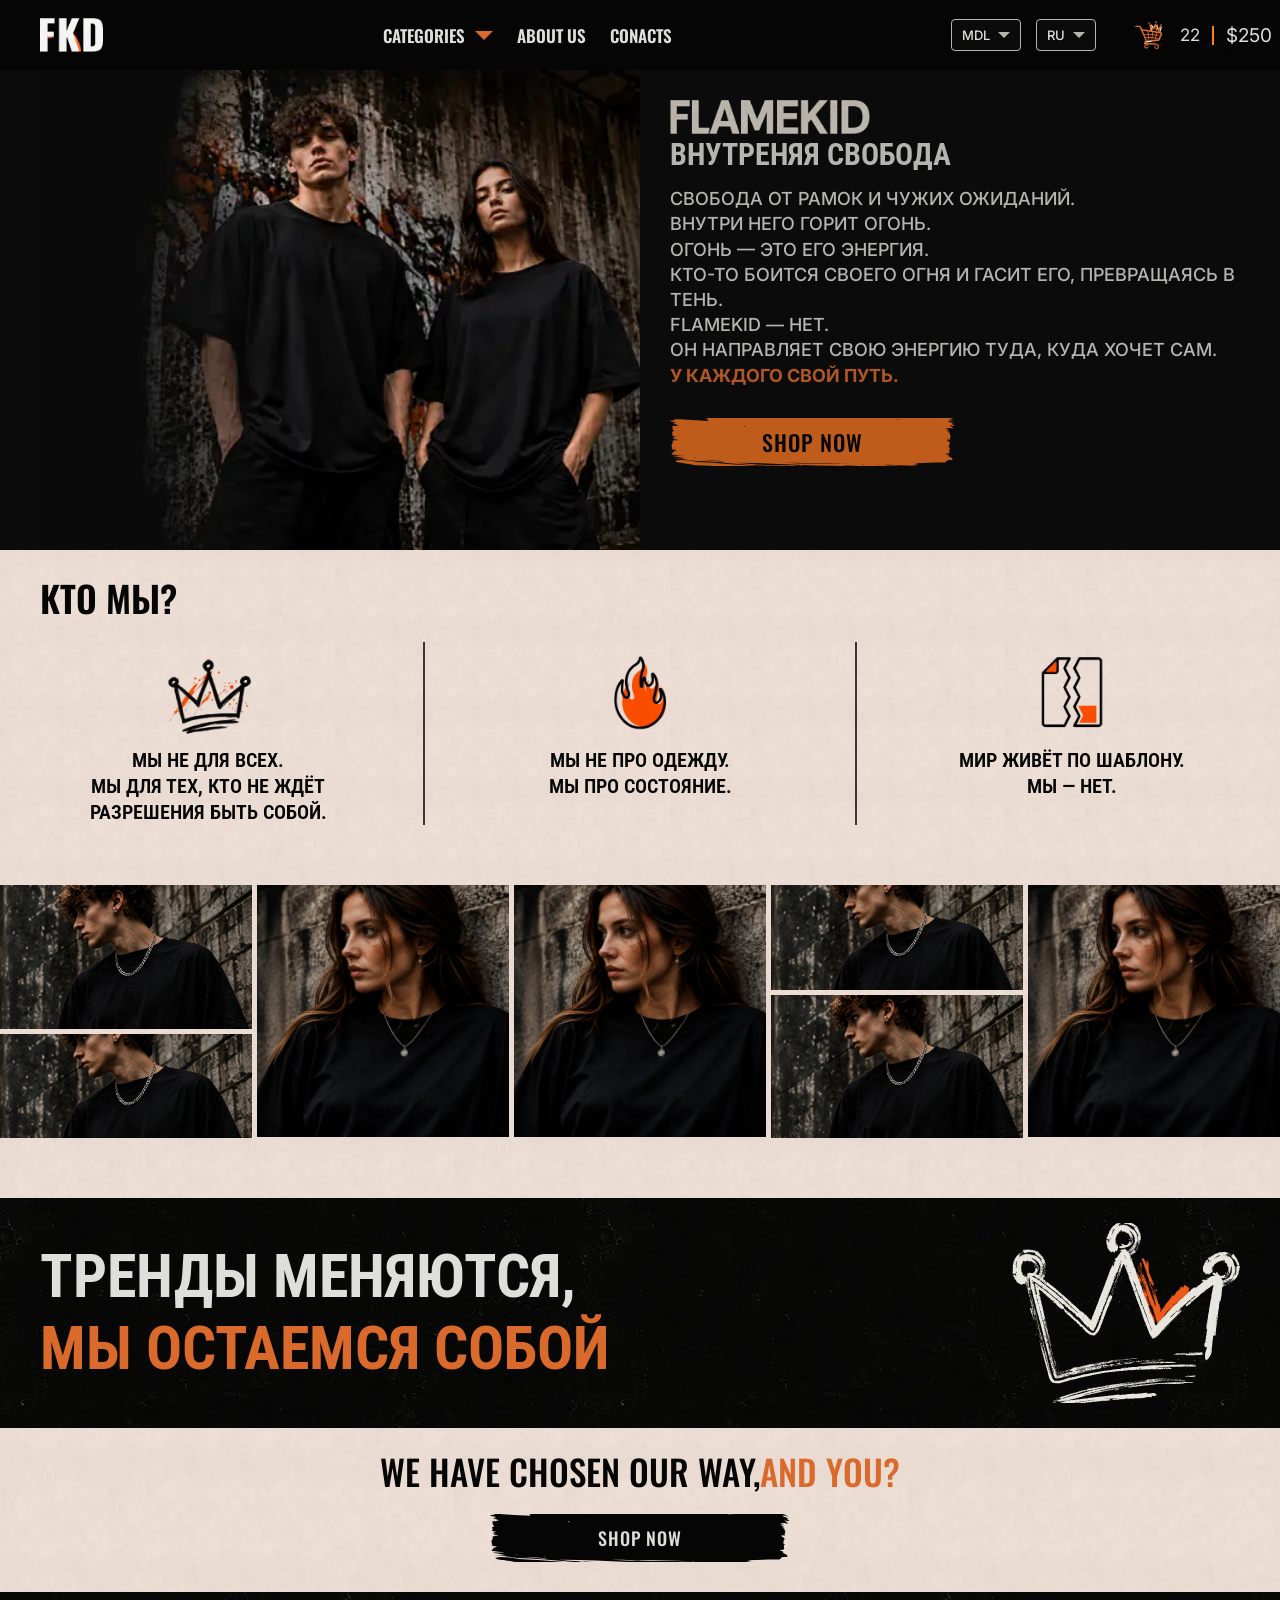
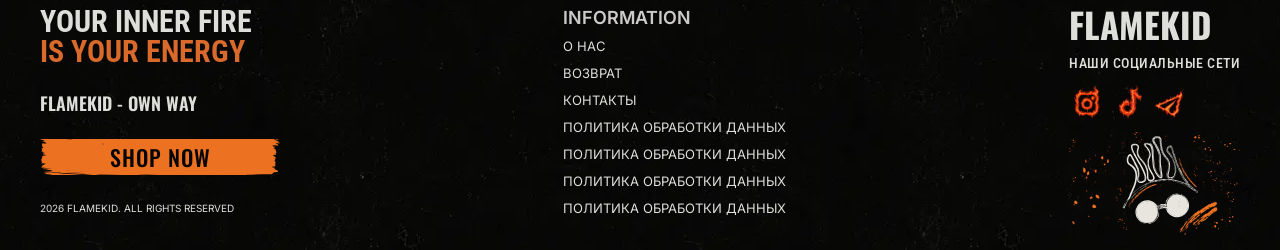
==== commit 868c4d43: "Add files via upload" ====
--- a/about.html
+++ b/about.html
@@ -45,7 +45,7 @@
 	</style>
 
 
-	<link rel="stylesheet" href="css/style.min.css?_v=20261029021142">
+	<link rel="stylesheet" href="css/style.min.css?_v=20261029133945">
 	<link rel="shortcut icon" href="favicon.ico">
 	<!-- <meta name="robots" content="noindex, nofollow"> -->
 	<meta name="viewport" content="width=device-width, initial-scale=1.0">
@@ -272,7 +272,7 @@
 			</div>
 		</footer>
 	</div>
-	<script src="js/app.min.js?_v=20261029021142"></script>
+	<script src="js/app.min.js?_v=20261029133945"></script>
 </body>
 
 </html>
--- a/css/style.min.css
+++ b/css/style.min.css
@@ -1 +1 @@
-@import url(https://fonts.googleapis.com/css?family=Roboto+Condensed:300,regular,500,600,700,800&display=swap);@import url(https://fonts.googleapis.com/css?family=Oswald:500,600,700&display=swap);@import url(https://fonts.googleapis.com/css?family=Inter:regular,600,700&display=swap);[class*=_icon-]:before{font-family:icons;font-style:normal;font-weight:400;font-variant:normal;text-transform:none;line-height:1;-webkit-font-smoothing:antialiased;-moz-osx-font-smoothing:grayscale}[class*=_icon-]:before{display:block}*{padding:0;margin:0;border:0}*,:after,:before{-webkit-box-sizing:border-box;box-sizing:border-box}body,html{height:100%;min-width:320px}body{color:rgba(245,245,242,.9058823529);line-height:1;font-family:Inter;font-size:.9375rem;-ms-text-size-adjust:100%;-moz-text-size-adjust:100%;-webkit-text-size-adjust:100%;-webkit-font-smoothing:antialiased;-moz-osx-font-smoothing:grayscale}button,input,textarea{font-family:Inter;font-size:inherit}button{cursor:pointer;color:inherit;background-color:inherit}a{color:inherit}a:link,a:visited{text-decoration:none}a:hover{text-decoration:none}ul li{list-style:none}img{vertical-align:top}h1,h2,h3,h4,h5,h6{font-weight:inherit;font-size:inherit}.no-scrolling body{overflow:hidden;-ms-touch-action:none;touch-action:none}.loaded body .preloader{display:none}.lock body{overflow:hidden;-ms-touch-action:none;touch-action:none}.wrapper{min-height:100%;display:-webkit-box;display:-ms-flexbox;display:flex;-webkit-box-orient:vertical;-webkit-box-direction:normal;-ms-flex-direction:column;flex-direction:column;overflow:hidden}.wrapper>main{-webkit-box-flex:1;-ms-flex:1 1 auto;flex:1 1 auto}.wrapper>*{min-width:0}[class*=__container]{max-width:75rem;-webkit-box-sizing:content-box;box-sizing:content-box;margin:0 auto;padding:0 .9375rem}.select{position:relative}.select__body{position:relative}.select__title{color:rgba(245,245,242,.9058823529);text-align:left;font-size:.8125rem;font-weight:500;text-transform:uppercase;border:.09375rem solid #b8b5ae;border-radius:.25rem;background-color:#0b0b0b;cursor:pointer;width:100%}.select__value{display:-webkit-box;display:-ms-flexbox;display:flex;-webkit-box-align:center;-ms-flex-align:center;align-items:center;-webkit-box-pack:justify;-ms-flex-pack:justify;justify-content:space-between;-webkit-column-gap:.5rem;-moz-column-gap:.5rem;column-gap:.5rem;height:1.875rem;padding:0 .625rem}.select__value:after{content:"";-webkit-box-flex:0;-ms-flex:0 0 .625rem;flex:0 0 .625rem;-webkit-transition:all .3s ease 0s;transition:all .3s ease 0s;display:-webkit-box;display:-ms-flexbox;display:flex;-webkit-box-pack:center;-ms-flex-pack:center;justify-content:center;-webkit-box-align:center;-ms-flex-align:center;align-items:center;border-left:.375rem solid transparent;border-right:.375rem solid transparent;border-top:.375rem solid #b8b5ae}._select-open .select__value:after{-webkit-transform:rotate(-180deg);-ms-transform:rotate(-180deg);transform:rotate(-180deg);border-top:.375rem solid #d96a2b}.select__text{-webkit-box-flex:1;-ms-flex:1 1 auto;flex:1 1 auto}.select__input{width:100%;background-color:rgba(0,0,0,0);height:100%}.select__options{color:rgba(245,245,242,.9058823529);position:absolute;top:1.8125rem;border-radius:0 0 .25rem .25rem;min-width:100%;left:0;background-color:#0b0b0b;border-top:0;border:.09375rem solid #b8b5ae;border-top:0;padding:.25rem 0 .3125rem 0}.select__scroll{overflow-y:auto;overflow-x:hidden;max-height:200px}.select__option{width:100%;display:block;text-align:left;cursor:pointer;padding:.3125rem .625rem;color:inherit;font-size:.8125rem;font-weight:500;text-transform:uppercase}.select__option._select-selected{background-color:#eee}.select__row{display:-webkit-inline-box;display:-ms-inline-flexbox;display:inline-flex;-webkit-box-align:center;-ms-flex-align:center;align-items:center}.select._select-open{z-index:5}._select-tag{cursor:pointer}body::after{content:"";background-color:rgba(0,0,0,.7);position:fixed;width:100%;height:100%;top:0;left:0;opacity:0;-webkit-transition:opacity .4s ease 0s;transition:opacity .4s ease 0s;pointer-events:none;z-index:149}body.popup-show::after{opacity:1}.popup{position:fixed;top:0;left:0;bottom:0;right:0;padding:30px 10px;-webkit-transition:visibility .8s ease 0s;transition:visibility .8s ease 0s;visibility:hidden;pointer-events:none}.popup_show{z-index:150;visibility:visible;overflow:auto;pointer-events:auto}.popup_show .popup__content{visibility:visible;-webkit-transform:scale(1);-ms-transform:scale(1);transform:scale(1)}.popup__wrapper{display:-webkit-box;display:-ms-flexbox;display:flex;-webkit-box-align:center;-ms-flex-align:center;align-items:center;min-height:100%;width:100%;-webkit-box-pack:center;-ms-flex-pack:center;justify-content:center}.no-webp .popup__content{background:url(../img/background/big-bg.jpg) center/contain repeat}.popup__content{position:relative;visibility:hidden;-webkit-transform:scale(0);-ms-transform:scale(0);transform:scale(0);-webkit-transition:-webkit-transform .3s ease 0s;transition:-webkit-transform .3s ease 0s;transition:transform .3s ease 0s;transition:transform .3s ease 0s,-webkit-transform .3s ease 0s;background-color:#eee;padding:20px;width:100%;max-width:900px;border-radius:10px}.lock .popup__content{visibility:visible}.popup-close-btn{position:absolute;width:25px;height:25px;top:20px;right:20px}.popup-close-btn::after,.popup-close-btn::before{content:"";position:absolute;display:block;width:100%;height:3px;background-color:#050505;-webkit-transition:background-color .2s ease;transition:background-color .2s ease}.popup-close-btn::before{-webkit-transform:rotate(-45deg);-ms-transform:rotate(-45deg);transform:rotate(-45deg)}.popup-close-btn::after{-webkit-transform:rotate(45deg);-ms-transform:rotate(45deg);transform:rotate(45deg)}.content-popup{display:-webkit-box;display:-ms-flexbox;display:flex;-webkit-box-orient:vertical;-webkit-box-direction:normal;-ms-flex-direction:column;flex-direction:column;-webkit-box-align:center;-ms-flex-align:center;align-items:center;width:100%;max-width:400px}.content-popup__decor{position:relative;width:80px;height:80px;margin-bottom:18px;background:url(../img/icons/check-flame.svg) center/contain no-repeat}.content-popup__decor::before{content:"";position:absolute;top:55%;left:39%;width:25px;height:25px;-webkit-transform:scale(0);-ms-transform:scale(0);transform:scale(0);background:url(../img/icons/check-green.svg) 0 0 no-repeat}@-webkit-keyframes check-anim{0%{-webkit-transform:scale(0);transform:scale(0);opacity:0}60%{-webkit-transform:scale(1.15);transform:scale(1.15);opacity:1}100%{-webkit-transform:scale(1);transform:scale(1);opacity:1}}@keyframes check-anim{0%{-webkit-transform:scale(0);transform:scale(0);opacity:0}60%{-webkit-transform:scale(1.15);transform:scale(1.15);opacity:1}100%{-webkit-transform:scale(1);transform:scale(1);opacity:1}}.popup_show .content-popup__decor::before{-webkit-animation:check-anim .8s ease .5s forwards;animation:check-anim .8s ease .5s forwards}.content-popup__title{font-family:Oswald;font-size:26px;font-weight:600;color:#050505;text-transform:uppercase;line-height:1.3;text-align:center;margin-bottom:35px}.content-popup__btn-open-bag{width:50%;margin-bottom:18px}#popup-add-bag .content-popup__btn-buy{width:50%;background:url(../img/icons/hover-orange.svg) center/cover no-repeat;color:#050505}#modal-shipping .content-popup{-webkit-box-align:start;-ms-flex-align:start;align-items:flex-start;width:100%;max-width:700px;text-transform:uppercase}#modal-shipping .content-popup__title{font-size:1.125rem;margin-bottom:1rem}#modal-shipping .content-popup__subtitle{max-width:80%;color:#0b0b0b;font-size:.875rem;font-weight:500;line-height:1.3;margin-bottom:2rem}#modal-shipping .content-popup__btn-shiping{-ms-flex-item-align:end;align-self:flex-end}#modal-shipping .content-popup__btn-shiping{width:260px}#modal-shipping .content-popup p{font-family:Oswald;font-size:.875rem;font-weight:600;color:#050505;margin-bottom:.625rem}#modal-shipping .popup-close-btn{top:1.0625rem}.form-check{display:-webkit-box;display:-ms-flexbox;display:flex;-webkit-box-align:start;-ms-flex-align:start;align-items:flex-start;-webkit-column-gap:.625rem;-moz-column-gap:.625rem;column-gap:.625rem;margin-bottom:1.625rem}.form-check label{color:#0b0b0b;font-size:.875rem;font-weight:500;line-height:1.3}.form-check input{position:relative;-webkit-box-flex:0;-ms-flex:0 0 1.0625rem;flex:0 0 1.0625rem;height:1.0625rem;accent-color:#d96a2b}.tabs__navigation{display:-webkit-box;display:-ms-flexbox;display:flex}.tabs__title{font-size:1.125rem;text-transform:uppercase;font-family:Oswald;font-weight:600;padding:.625rem .9375rem;border-radius:.125rem}._tab-spoller .tabs__title{display:-webkit-box;display:-ms-flexbox;display:flex;-webkit-box-align:center;-ms-flex-align:center;align-items:center;-webkit-box-pack:justify;-ms-flex-pack:justify;justify-content:space-between;-webkit-column-gap:.625rem;-moz-column-gap:.625rem;column-gap:.625rem;font-size:1.0625rem;text-align:left;background-color:#0b0b0b;color:rgba(245,245,242,.9058823529);padding:.625rem;margin-bottom:.75rem}._tab-spoller .tabs__title::after{content:"";-webkit-box-flex:0;-ms-flex:0 0 .625rem;flex:0 0 .625rem;height:.625rem;border-left:.5rem solid transparent;border-right:.5rem solid transparent;border-top:.5rem solid #d96a2b;-webkit-transition:-webkit-transform .2s ease;transition:-webkit-transform .2s ease;transition:transform .2s ease;transition:transform .2s ease,-webkit-transform .2s ease}._tab-spoller .tabs__title._tab-active{color:rgba(245,245,242,.9058823529)}._tab-spoller .tabs__title._tab-active::after{-webkit-transform:rotate(-180deg);-ms-transform:rotate(-180deg);transform:rotate(-180deg)}.tabs__title._tab-active{background-color:#0b0b0b;color:#d96a2b}._tab-spoller .tabs__content{display:-webkit-box;display:-ms-flexbox;display:flex;-webkit-box-orient:vertical;-webkit-box-direction:normal;-ms-flex-direction:column;flex-direction:column}.tabs__body{padding:.9375rem;background-color:rgba(11,11,11,.0509803922)}[class*=-ibg]{position:relative}[class*=-ibg] img{position:absolute;width:100%;height:100%;top:0;left:0;-o-object-fit:cover;object-fit:cover}[class*=-ibg_contain] img{-o-object-fit:contain;object-fit:contain}.link-view-all{position:relative;min-height:2.0625rem;display:-webkit-inline-box;display:-ms-inline-flexbox;display:inline-flex;-webkit-box-align:center;-ms-flex-align:center;align-items:center;-webkit-box-pack:center;-ms-flex-pack:center;justify-content:center;-webkit-box-flex:0;-ms-flex:0 0 9.375rem;flex:0 0 9.375rem;padding:.5rem;font-family:"Roboto Condensed"}.link-view-all{font-weight:500;text-align:center;text-transform:uppercase;letter-spacing:.125rem;overflow:hidden;background:url(../img/icons/hover-black.svg) center/cover no-repeat;-webkit-transition:color .3s ease-in;transition:color .3s ease-in}.link-view-all::before{content:"";position:absolute;top:-1.5625rem;left:-4.375rem;width:1.875rem;height:6.25rem;opacity:.5;-webkit-transform:rotate(35deg);-ms-transform:rotate(35deg);transform:rotate(35deg);background-color:#d96a2b;-webkit-transition:left .6s cubic-bezier(.19,1,.22,1);transition:left .6s cubic-bezier(.19,1,.22,1)}.caption{font-family:Oswald}.caption{font-weight:600;text-transform:uppercase;color:#050505}.card-title{font-family:Oswald;font-size:1.625rem;font-weight:500;color:#050505;text-transform:uppercase}.row-top{display:-webkit-box;display:-ms-flexbox;display:flex;-webkit-box-align:start;-ms-flex-align:start;align-items:flex-start;-webkit-box-pack:justify;-ms-flex-pack:justify;justify-content:space-between;-webkit-column-gap:.9375rem;-moz-column-gap:.9375rem;column-gap:.9375rem}.card-ibg{padding-bottom:100%;border-radius:.25rem;overflow:hidden;text-align:center}.card-ibg img:not(._lazy-loaded){-webkit-filter:blur(5px);filter:blur(5px)}.card-ibg img{-webkit-filter:blur(0);filter:blur(0);-webkit-transition:-webkit-filter .4s ease-in-out;transition:-webkit-filter .4s ease-in-out;transition:filter .4s ease-in-out;transition:filter .4s ease-in-out,-webkit-filter .4s ease-in-out}.card-price{font-family:"Roboto Condensed"}.card-price{font-weight:700;color:#050505;text-transform:uppercase}.price{display:-webkit-box;display:-ms-flexbox;display:flex;-webkit-box-align:center;-ms-flex-align:center;align-items:center;-webkit-column-gap:1.5625rem;-moz-column-gap:1.5625rem;column-gap:1.5625rem;font-family:"Roboto Condensed";font-weight:700;text-transform:uppercase}.price__new{color:rgba(245,245,242,.9058823529)}.price__old{text-decoration:line-through;color:rgba(245,245,242,.6392156863)}.btn-bay{position:relative;display:-webkit-box;display:-ms-flexbox;display:flex;-webkit-box-align:center;-ms-flex-align:center;align-items:center;-webkit-box-pack:center;-ms-flex-pack:center;justify-content:center;min-height:2.25rem;padding:.3125rem;font-family:Oswald;font-size:.75rem;font-weight:500;text-transform:uppercase;letter-spacing:.0625rem;text-align:center;overflow:hidden;background:url(../img/icons/hover-black.svg) center/cover no-repeat;-webkit-transition:color .3s ease,-webkit-transform .1s ease;transition:color .3s ease,-webkit-transform .1s ease;transition:color .3s ease,transform .1s ease;transition:color .3s ease,transform .1s ease,-webkit-transform .1s ease}.btn-bay::before{content:"";position:absolute;top:-4.6875rem;left:-4.6875rem;width:3.125rem;height:9.6875rem;opacity:.5;-webkit-transform:rotate(35deg);-ms-transform:rotate(35deg);transform:rotate(35deg);background-color:#d96a2b;-webkit-transition:left .3s cubic-bezier(.19,1,.22,1);transition:left .3s cubic-bezier(.19,1,.22,1)}.btn-bay:active{-webkit-transform:scale(1.01);-ms-transform:scale(1.01);transform:scale(1.01)}.btn-bay_orange{color:#050505;background:url(../img/icons/hover-orange.svg) center/cover no-repeat}.product-card{position:relative;border-radius:.25rem}.no-webp .product-card__body{background:url(../img/background/bg-card2.jpg) 0 0/contain repeat}.product-card__body{position:relative;display:-webkit-box;display:-ms-flexbox;display:flex;-webkit-box-orient:vertical;-webkit-box-direction:normal;-ms-flex-direction:column;flex-direction:column;height:100%;padding-bottom:.625rem}.product-card__body::before{content:"";position:absolute;top:0;left:0;width:100%;height:100%}.product-card__img-link{margin-bottom:.25rem}.info-product{z-index:20;-webkit-box-flex:1;-ms-flex:1 1 auto;flex:1 1 auto;display:-webkit-box;display:-ms-flexbox;display:flex;-webkit-box-orient:vertical;-webkit-box-direction:normal;-ms-flex-direction:column;flex-direction:column;padding-top:0;padding-bottom:0}.info-product__top-row{display:-webkit-box;display:-ms-flexbox;display:flex;-webkit-box-pack:justify;-ms-flex-pack:justify;justify-content:space-between;-webkit-box-align:center;-ms-flex-align:center;align-items:center;-ms-flex-wrap:wrap;flex-wrap:wrap;gap:.75rem;margin-bottom:.75rem}.info-product__title{-webkit-box-flex:1;-ms-flex:1 1 45%;flex:1 1 45%}.info-product__sub-title{-webkit-box-flex:1;-ms-flex:1 1 auto;flex:1 1 auto;font-size:.8125rem;font-weight:600;line-height:1.2;color:#0b0b0b;text-transform:uppercase;margin-bottom:.75rem}.info-product__bottom .info-product__rating{margin-bottom:1rem}.row-price{display:-webkit-box;display:-ms-flexbox;display:flex;-webkit-box-align:center;-ms-flex-align:center;align-items:center;-webkit-column-gap:.625rem;-moz-column-gap:.625rem;column-gap:.625rem}.row-price__old{color:#050505;text-decoration:line-through;font-weight:600}.show-rating{display:-webkit-box;display:-ms-flexbox;display:flex;-webkit-box-align:end;-ms-flex-align:end;align-items:end;-webkit-column-gap:.5rem;-moz-column-gap:.5rem;column-gap:.5rem}.show-rating__items{display:-webkit-box;display:-ms-flexbox;display:flex;-webkit-box-align:center;-ms-flex-align:center;align-items:center;-webkit-column-gap:.0625rem;-moz-column-gap:.0625rem;column-gap:.0625rem}.show-rating__item-fire{position:relative;-webkit-box-flex:0;-ms-flex-positive:0;flex-grow:0;-ms-flex-negative:0;flex-shrink:0}.show-rating__item-fire::before{content:"";position:absolute;top:0;left:0;width:100%;height:100%;background:url(../img/icons/flame.svg) center no-repeat}.show-rating__item-fire_empty::before{content:"";position:absolute;top:0;left:0;width:100%;height:100%;background:url(../img/icons/flame-empty.svg) center no-repeat}.show-rating__quentity{color:#0b0b0b}.show-rating__quentity_white{color:rgba(245,245,242,.9058823529)}.btn-swiper-arrow{position:relative;width:1.375rem;height:1.375rem}.btn-swiper-arrow::before{content:"";position:absolute;top:0;left:0;width:100%;height:100%;-webkit-transition:-webkit-transform .1s ease;transition:-webkit-transform .1s ease;transition:transform .1s ease;transition:transform .1s ease,-webkit-transform .1s ease;cursor:pointer}.btn-swiper-arrow:active::before{-webkit-transform:scale(.8);-ms-transform:scale(.8);transform:scale(.8)}.control-swiper{display:-webkit-box;display:-ms-flexbox;display:flex;-webkit-box-align:center;-ms-flex-align:center;align-items:center;-webkit-box-pack:center;-ms-flex-pack:center;justify-content:center;gap:50px}.control-swiper__btn-prev::before{background:url(../img/icons/btn-prev.svg) center no-repeat}.control-swiper__btn-next::before{background:url(../img/icons/btn-next.svg) center no-repeat}.control-swiper__pagination{display:-webkit-box;display:-ms-flexbox;display:flex;-webkit-box-align:center;-ms-flex-align:center;align-items:center;gap:.3125rem}.swiper-pagination-bullet{position:relative;-webkit-box-flex:0;-ms-flex:0 0 .625rem;flex:0 0 .625rem;height:.625rem}.swiper-pagination-bullet::before{content:"";position:absolute;top:0;left:0;width:100%;height:100%;opacity:.5;background:url(../img/icons/bullet.svg) center no-repeat;-webkit-transition:opacity .2s ease;transition:opacity .2s ease;cursor:pointer}.swiper-pagination-bullet-active::before{opacity:1}.btn-grey-arrow{position:absolute;width:2.1875rem;height:2.1875rem;cursor:pointer}.btn-grey-arrow_next{top:50%;right:0;-webkit-transform:translateY(-50%);-ms-transform:translateY(-50%);transform:translateY(-50%);background:url(../img/icons/btn-next.-grey.svg) center no-repeat}.btn-grey-arrow_prev{top:50%;left:0;-webkit-transform:translateY(-50%);-ms-transform:translateY(-50%);transform:translateY(-50%);background:url(../img/icons/btn-prev-grey.svg) center no-repeat}.btn-grey-arrow.swiper-button-disabled{opacity:.5}.breadcrumbs__list{display:-webkit-box;display:-ms-flexbox;display:flex;-webkit-box-align:center;-ms-flex-align:center;align-items:center;font-family:"Roboto Condensed"}.breadcrumbs__list{font-weight:600;text-transform:uppercase}.breadcrumbs__list_black-color{color:#050505}.breadcrumbs__list_white-color{color:rgba(245,245,242,.9058823529)}.breadcrumbs__list>:not(:last-child)::after{content:"/";font-weight:600;margin:0 .375rem}.breadcrumbs__item{display:-webkit-box;display:-ms-flexbox;display:flex;-webkit-box-align:center;-ms-flex-align:center;align-items:center}.breadcrumbs__link{position:relative;display:inline-block;overflow:hidden}.breadcrumbs__link_black{color:#050505}.breadcrumbs__link_active{color:#d96a2b;font-weight:500}.breadcrumbs__link::before{content:"";position:absolute;bottom:0;left:-100%;width:100%;height:.09375rem;background-color:#ff8111;-webkit-transition:left .2s ease;transition:left .2s ease}.choose-size{position:relative;-webkit-box-flex:0;-ms-flex:0 0 2.8125rem;flex:0 0 2.8125rem;height:1.75rem;line-height:normal}.choose-size._no-size::before{content:"";position:absolute;top:50%;left:0;width:100%;height:.125rem;background-color:rgba(210,21,21,.9843137255);-webkit-transform:translateY(-50%) rotate(-45deg);-ms-transform:translateY(-50%) rotate(-45deg);transform:translateY(-50%) rotate(-45deg)}.choose-size._form-focus .info-size__label{border-color:#d96a2b}.choose-size__input{position:absolute;top:50%;left:50%;-webkit-transform:translate(-50%,-50%);-ms-transform:translate(-50%,-50%);transform:translate(-50%,-50%);opacity:0}.choose-size__input:checked+.choose-size__label{border-color:#d96a2b;color:#d96a2b}.choose-size__label{position:absolute;top:0;left:0;width:100%;height:100%;display:-webkit-box;display:-ms-flexbox;display:flex;-webkit-box-align:center;-ms-flex-align:center;align-items:center;-webkit-box-pack:center;-ms-flex-pack:center;justify-content:center;border:.125rem solid rgba(232,229,222,.6392156863);border-radius:.125rem;-webkit-transition:all .2s ease;transition:all .2s ease;font-weight:600}.banner-promo{position:relative;width:100%;margin-top:3.75rem}.banner-promo__img-ibg{display:block;width:100%;padding-bottom:190%}.title-label{font-family:"Roboto Condensed";font-size:.875rem;font-weight:600;text-transform:uppercase;color:#050505;margin-bottom:.625rem}.title-label_big{margin-bottom:1rem}.title-label span{color:rgba(210,21,21,.984)}.form-fkd__wrapper-input{position:relative;margin-bottom:1.25rem}.form-fkd__input{width:100%;min-height:2.75rem;padding:.3125rem .625rem;outline:0;border-radius:.25rem;border:.125rem solid #050505;background-color:rgba(0,0,0,0)}.form-fkd__input_textarea{min-height:7.5rem;resize:none}.form-fkd__input._form-error{border:.125rem solid rgba(210,21,21,.984);-webkit-box-shadow:0 80px 80px -20px rgba(255,90,48,.08),0 30px 24px -10px rgba(255,90,48,.05),0 12px 10px -6px rgba(255,90,48,.04),0 4px 4px -4px rgba(30,33,44,.03);box-shadow:0 80px 80px -20px rgba(255,90,48,.08),0 30px 24px -10px rgba(255,90,48,.05),0 12px 10px -6px rgba(255,90,48,.04),0 4px 4px -4px rgba(30,33,44,.03)}.form-fkd__input._form-focus{outline:0;border:.125rem solid #d96a2b}.form-fkd__btn{width:15rem;min-height:2.8125rem}.group-radio>:not(:last-child){margin-bottom:.625rem}.group-radio__item{display:-webkit-box;display:-ms-flexbox;display:flex;-webkit-box-align:center;-ms-flex-align:center;align-items:center;-webkit-column-gap:.625rem;-moz-column-gap:.625rem;column-gap:.625rem}.group-radio__item_use{margin-bottom:.625rem}.group-radio__input{width:1.125rem;height:1.125rem;accent-color:#d96a2b}.group-radio__label{margin-bottom:0}.form__error{position:absolute;left:0;bottom:-.875rem;font-size:.6875rem;color:rgba(210,21,21,.984)}.right-block{-webkit-box-flex:0;-ms-flex:0 0 35%;flex:0 0 35%}.right-block__img-ibg{width:100%;padding-bottom:108%}.promo-label{position:absolute;top:.9375rem;left:1.25rem;width:3.4375rem;min-height:1.625rem;display:none;-webkit-box-align:center;-ms-flex-align:center;align-items:center;-webkit-box-pack:center;-ms-flex-pack:center;justify-content:center;padding:.3125rem;text-align:center;border-radius:.25rem;background-color:#20c120;opacity:.9}.promo-label__txt{font-family:Oswald;line-height:1;letter-spacing:1.1px;color:#f5f5f2}._promo-active .promo-label{display:block}.header{position:absolute;top:0;left:0;width:100%;z-index:100}.header_black{background-color:#050505;position:static}.row-header{display:-webkit-box;display:-ms-flexbox;display:flex;-webkit-box-align:center;-ms-flex-align:center;align-items:center}.row-header{padding:.6875rem 0}.row-header__logo{position:relative;z-index:15;-webkit-box-flex:0;-ms-flex:0 0 3.75rem;flex:0 0 3.75rem;height:2.125rem}.row-header__logo img{min-width:100%;height:100%}.menu{-webkit-box-flex:1;-ms-flex:1 1 auto;flex:1 1 auto;display:-webkit-box;display:-ms-flexbox;display:flex;-webkit-box-align:center;-ms-flex-align:center;align-items:center;-webkit-box-pack:center;-ms-flex-pack:center;justify-content:center}.menu__list{display:-webkit-box;display:-ms-flexbox;display:flex;-ms-flex-wrap:wrap;flex-wrap:wrap;-webkit-box-pack:center;-ms-flex-pack:center;justify-content:center}.menu__item{position:relative;z-index:5;padding:0 .75rem;min-height:1.75rem;display:-webkit-box;display:-ms-flexbox;display:flex;-webkit-box-align:center;-ms-flex-align:center;align-items:center;-webkit-box-pack:center;-ms-flex-pack:center;justify-content:center;font-family:Oswald}.menu__item{font-weight:600;text-transform:uppercase}.menu__item::before{content:"";position:absolute;z-index:-1;top:0;left:0;width:100%;height:100%;-webkit-transform:scale3d(0,1,1);transform:scale3d(0,1,1);-webkit-transform-origin:center left;-ms-transform-origin:center left;transform-origin:center left;background:url(../img/icons/hover-orange.svg) center/cover no-repeat;-webkit-transition:-webkit-transform .2s ease-in;transition:-webkit-transform .2s ease-in;transition:transform .2s ease-in;transition:transform .2s ease-in,-webkit-transform .2s ease-in}.menu__item_sub-item{-webkit-box-pack:start;-ms-flex-pack:start;justify-content:flex-start;background-color:#050505;-webkit-transition:color .2s ease;transition:color .2s ease;padding-top:.625rem;padding-bottom:.625rem}.menu__link{-ms-flex-preferred-size:100%;flex-basis:100%}.menu__sub-menu{position:absolute;top:1.375rem;left:0;z-index:1;min-width:9.375rem;visibility:hidden;opacity:0;padding-top:.9375rem;-webkit-transition:opacity .5s ease;transition:opacity .5s ease}.menu__sub-menu._sub-menu-open{visibility:visible;opacity:1}.block-info-header{position:relative;z-index:5;display:-webkit-box;display:-ms-flexbox;display:flex;-webkit-box-align:center;-ms-flex-align:center;align-items:center;-webkit-box-pack:center;-ms-flex-pack:center;justify-content:center}.block-info-header__custom-select{display:-webkit-box;display:-ms-flexbox;display:flex;-webkit-box-align:center;-ms-flex-align:center;align-items:center;-webkit-column-gap:.9375rem;-moz-column-gap:.9375rem;column-gap:.9375rem}.bag{display:-webkit-box;display:-ms-flexbox;display:flex;-webkit-box-align:center;-ms-flex-align:center;align-items:center;-webkit-column-gap:.75rem;-moz-column-gap:.75rem;column-gap:.75rem;padding:.1875rem .5rem;background:url(../img/icons/hover-black.svg) center/cover no-repeat}.no-webp .bag::before{background:url(../img/icons/cart.png) center/contain no-repeat}.bag::before{content:"";-webkit-box-flex:0;-ms-flex:0 0 2.5rem;flex:0 0 2.5rem;height:1.875rem;-webkit-transition:-webkit-transform .1s ease-in;transition:-webkit-transform .1s ease-in;transition:transform .1s ease-in;transition:transform .1s ease-in,-webkit-transform .1s ease-in}.bag__quentity{font-size:1.0625rem}.bag__value-price{display:-webkit-box;display:-ms-flexbox;display:flex;-webkit-column-gap:.75rem;-moz-column-gap:.75rem;column-gap:.75rem;font-size:1.1875rem}.bag__value-price::before{content:"";width:.125rem;background-color:#ff8111}.header .menu__item_categories{-webkit-column-gap:.625rem;-moz-column-gap:.625rem;column-gap:.625rem}.arrow-button{display:none;border-left:.5625rem solid transparent;border-right:.5625rem solid transparent;border-top:.5625rem solid #d96a2b;-webkit-transition:all .3s ease;transition:all .3s ease;-webkit-transition:-webkit-transform .2s ease;transition:-webkit-transform .2s ease;transition:transform .2s ease;transition:transform .2s ease,-webkit-transform .2s ease}.arrow-button._btn-visible{display:block}.arrow-button._btn-rotate{-webkit-transform:rotate(-180deg);-ms-transform:rotate(-180deg);transform:rotate(-180deg)}.arrow-button:focus{outline:0}.menu-text{display:none}.no-webp .footer{background:url(../img/background/bg-abour-product.jpg) center repeat}.footer{padding:.9375rem 0}.footer__row{display:-webkit-box;display:-ms-flexbox;display:flex;-webkit-box-pack:justify;-ms-flex-pack:justify;justify-content:space-between;-webkit-column-gap:.9375rem;-moz-column-gap:.9375rem;column-gap:.9375rem}.links-info-footer{-webkit-box-flex:1;-ms-flex:1 1 auto;flex:1 1 auto;display:-webkit-box;display:-ms-flexbox;display:flex;-webkit-box-pack:center;-ms-flex-pack:center;justify-content:center}.left-item-footer{-webkit-box-flex:0;-ms-flex:0 0 20%;flex:0 0 20%;-ms-flex-item-align:start;align-self:flex-start;display:-webkit-box;display:-ms-flexbox;display:flex;-webkit-box-orient:vertical;-webkit-box-direction:normal;-ms-flex-direction:column;flex-direction:column;row-gap:1.6875rem}.left-item-footer__big-txt{font-family:"Roboto Condensed"}.left-item-footer__big-txt{font-weight:700;text-transform:uppercase}.left-item-footer__big-txt span{color:#d96a2b}.left-item-footer__small-txt{font-family:Oswald}.left-item-footer__small-txt{font-weight:600;text-transform:uppercase}.left-item-footer__link{width:100%}.left-item-footer__copyright{text-transform:uppercase;line-height:1.3}.right-item{display:-webkit-box;display:-ms-flexbox;display:flex;-webkit-box-orient:vertical;-webkit-box-direction:normal;-ms-flex-direction:column;flex-direction:column;-ms-flex-item-align:start;align-self:flex-start;row-gap:.875rem}.right-item__logo{font-family:Oswald}.right-item__logo{font-weight:700;text-transform:uppercase;display:inline-block}.right-item__soc-media-title{font-family:"Roboto Condensed";font-size:.8125rem;font-weight:500;text-transform:uppercase;letter-spacing:.5px}.right-item__spollers{font-family:"Roboto Condensed";font-weight:600;text-transform:uppercase}.right-item__img-ibg{width:100%;padding-bottom:60%}.media-social{display:-webkit-box;display:-ms-flexbox;display:flex;-webkit-box-align:end;-ms-flex-align:end;align-items:flex-end;-ms-flex-wrap:wrap;flex-wrap:wrap;-webkit-column-gap:.5rem;-moz-column-gap:.5rem;column-gap:.5rem;row-gap:.75rem}.media-social__link-ibg{-webkit-box-flex:0;-ms-flex:0 0 2.125rem;flex:0 0 2.125rem;padding-bottom:2.125rem;-webkit-transition:-webkit-transform .2s ease-in;transition:-webkit-transform .2s ease-in;transition:transform .2s ease-in;transition:transform .2s ease-in,-webkit-transform .2s ease-in}.spollers__title{font-size:1.125rem;font-weight:600;text-transform:uppercase;color:#cccbca;margin-bottom:.625rem}.links-info-footer .spollers__body>:not(:last-child){margin-bottom:.75rem}.spollers__link{text-transform:uppercase;-webkit-transition:color .2s ease;transition:color .2s ease;font-size:.8125rem}.spollers__link:hover{color:#ff8111}.page__hero{padding-bottom:.625rem}.no-webp .page__product-new{background:url(../img/background/big-bg.jpg) 0 0/contain repeat}.no-webp .hero-page{background:url(../img/banner-home/bgcfkd4.jpg) center/cover no-repeat}.hero-page{position:relative}.hero-page::before{content:"";position:absolute;top:0;left:0;z-index:2;width:100%;height:100%;background-color:rgba(91,149,91,.12)}.hero-page__img-man-ibg{position:absolute;bottom:0}.content-hero>:last-child{margin-bottom:0}.content-hero__logo-ibg{width:81.244%;padding-bottom:14%}.content-hero__title{position:absolute;width:1px;height:1px;margin:-1px;padding:0;overflow:hidden;clip:rect(0 0 0 0);border:0}.content-hero__bottom-row{position:relative;z-index:3;display:-webkit-box;display:-ms-flexbox;display:flex;-webkit-box-pack:justify;-ms-flex-pack:justify;justify-content:space-between;-webkit-box-align:center;-ms-flex-align:center;align-items:center;-webkit-column-gap:.875rem;-moz-column-gap:.875rem;column-gap:.875rem}.content-hero__crambs{font-family:"Roboto Condensed";font-weight:500}.content-hero__crambs{text-transform:uppercase;letter-spacing:.125rem}.content-hero p{font-weight:600;line-height:1.2;text-transform:uppercase;max-width:38%}.brush-text__svg{display:block;width:100%}.brush-text__title{letter-spacing:1px;fill:#fff}.brush-mask__stroke{stroke-dasharray:1000;stroke-dashoffset:1000;-webkit-animation:brush-loop 33s linear infinite;animation:brush-loop 33s linear infinite}@-webkit-keyframes brush-loop{0%{stroke-dashoffset:1000}12.121%{stroke-dashoffset:0}57.576%{stroke-dashoffset:0}69.697%{stroke-dashoffset:1000}100%{stroke-dashoffset:1000}}@keyframes brush-loop{0%{stroke-dashoffset:1000}12.121%{stroke-dashoffset:0}57.576%{stroke-dashoffset:0}69.697%{stroke-dashoffset:1000}100%{stroke-dashoffset:1000}}.no-webp .featured{background:url(../img/background/big-bg.jpg) 0 0/contain repeat}.featured__products{display:-webkit-box;display:-ms-flexbox;display:flex;-ms-flex-wrap:wrap;flex-wrap:wrap;row-gap:1.25rem;margin:0 -.625rem}.featured__product{-ms-flex-preferred-size:25%;flex-basis:25%;padding:0 .625rem}.no-webp .our-advantages{background:url(../img/background/bg-abour-product.jpg) 0 0 repeat}.our-advantages__row{display:-webkit-box;display:-ms-flexbox;display:flex;-webkit-box-pack:justify;-ms-flex-pack:justify;justify-content:space-between;-webkit-column-gap:.3125rem;-moz-column-gap:.3125rem;column-gap:.3125rem;row-gap:.8125rem}.our-advantages__item{position:relative;-ms-flex-preferred-size:30%;flex-basis:30%;display:-webkit-box;display:-ms-flexbox;display:flex;-webkit-column-gap:.8125rem;-moz-column-gap:.8125rem;column-gap:.8125rem}.our-advantages__decor{-webkit-box-flex:0;-ms-flex:0 0 .125rem;flex:0 0 .125rem;background-color:rgba(245,245,242,.9058823529)}.our-advantages__img{-webkit-box-flex:0;-ms-flex:0 0 17%;flex:0 0 17%;-ms-flex-item-align:start;align-self:flex-start}.our-advantages__img img{width:100%;max-width:4.8125rem}.our-advantages__body-info{text-transform:uppercase;line-height:1.4}.our-advantages__title{font-family:Oswald}.our-advantages__title{font-weight:400;color:#e8e5de}.no-webp .block-about-product{background:url(../img/background/big-bg.jpg) 0 0/contain repeat}.block-about-product__row{display:-webkit-box;display:-ms-flexbox;display:flex}.block-about-product__item-img-ibg{-webkit-box-flex:1;-ms-flex:1 0 50%;flex:1 0 50%;padding-bottom:32.9268%}.info-about-product{display:-webkit-box;display:-ms-flexbox;display:flex;-webkit-box-align:center;-ms-flex-align:center;align-items:center;-webkit-box-pack:center;-ms-flex-pack:center;justify-content:center;padding:.9375rem 0;background:url(../img/icons/animline3.gif) center/cover no-repeat}.info-about-product__body{max-width:70%}.info-about-product p{color:#0b0b0b;line-height:1.2}.info-about-product p{font-weight:500;text-transform:lowercase}.icons-row{display:-webkit-box;display:-ms-flexbox;display:flex;-webkit-box-align:center;-ms-flex-align:center;align-items:center;-ms-flex-wrap:wrap;flex-wrap:wrap;-webkit-column-gap:.3125rem;-moz-column-gap:.3125rem;column-gap:.3125rem}.icons-row__item{position:relative;-webkit-box-flex:0;-ms-flex:0 0 22%;flex:0 0 22%;padding-bottom:22%}.icons-row__item::before{content:"";position:absolute;top:0;left:0;width:100%;height:100%}.icons-row__item:nth-child(1)::before{background:url(../img/icons/painter-brush.svg) center/contain no-repeat}.icons-row__item:nth-child(3)::before{background:url(../img/icons/airbrushsvg.svg) center/contain no-repeat}.icons-row__item:nth-child(5)::before{background:url(../img/icons/tishirt.svg) center/contain no-repeat}.icons-row__decor{-webkit-box-flex:0;-ms-flex:0 0 12%;flex:0 0 12%;height:1.25rem;background:url(../img/icons/decor-brush-line.svg) center/cover no-repeat}.no-webp .slide-card__body{background:url(../img/background/bg-card2.jpg) 0 0/cover no-repeat}.slide-card__body{display:-webkit-box;display:-ms-flexbox;display:flex;-webkit-box-align:center;-ms-flex-align:center;align-items:center;-webkit-box-pack:justify;-ms-flex-pack:justify;justify-content:space-between;-webkit-column-gap:.625rem;-moz-column-gap:.625rem;column-gap:.625rem}.slide-card__img{width:55%;padding-bottom:55%}.slide-card__info{-webkit-box-flex:1;-ms-flex:1 1 auto;flex:1 1 auto;padding:.625rem .625rem .625rem 0}.slide-card__title{margin-bottom:.75rem}.slide-card__price{margin-bottom:1rem}.slide-card__bay-btn{width:100%}.page__breadcrumbs-product{padding:.9375rem 0 1.5rem 0;background-color:#0b0b0b}.page__product-order{padding-top:.625rem;padding-bottom:2.5rem}.no-webp .page__like-may{background:url(../img/background/big-bg.jpg) 0 0/contain repeat}.order-product{background-color:#0b0b0b}.left-item-photo{-webkit-box-flex:0;-ms-flex:0 0 45%;flex:0 0 45%;min-width:0}.left-item-photo__slider{position:relative}.big-photo-product{margin-bottom:.625rem}.big-photo-product__img-ibg{width:100%;padding-bottom:73%}.thumb-photo__swiper .swiper-slide-thumb-active{border:.125rem solid rgba(232,229,222,.6392156863)}.thumb-photo__img-ibg{padding-bottom:80%}.info-product-order{text-transform:uppercase;opacity:.8}.info-product-order__title{font-family:Oswald;font-weight:600;font-size:1.875rem;margin-bottom:1rem}.info-product-order__rating{margin-bottom:.875rem}.info-product-order__price{margin-bottom:.75rem}.info-product-order__description{max-width:75%;font-size:.875rem;line-height:1.3;margin-bottom:.875rem}.info-product-order__size{margin-bottom:1.25rem}.info-product-order__btns{display:-webkit-box;display:-ms-flexbox;display:flex}.info-product-order__btns{margin-bottom:1rem}.info-product-order__btn-add-bag{-webkit-box-flex:0;-ms-flex:0 1 40%;flex:0 1 40%;font-size:.9375rem}.info-product-order__icons-row{padding-top:.75rem}.info-size__top-row{margin-bottom:.75rem}.info-size__choose{display:-webkit-box;display:-ms-flexbox;display:flex;-webkit-box-align:center;-ms-flex-align:center;align-items:center;-ms-flex-wrap:wrap;flex-wrap:wrap;gap:.9375rem}.row-info-product{display:-webkit-box;display:-ms-flexbox;display:flex;-webkit-box-align:center;-ms-flex-align:center;align-items:center;-webkit-box-pack:justify;-ms-flex-pack:justify;justify-content:space-between;-webkit-column-gap:.625rem;-moz-column-gap:.625rem;column-gap:.625rem}.row-info-product__title{font-size:1.125rem}.row-info-product__guide{-webkit-transition:color .2s ease;transition:color .2s ease}.quantity-btn{display:-webkit-box;display:-ms-flexbox;display:flex;-webkit-box-align:center;-ms-flex-align:center;align-items:center}.quantity-btn__minus{width:2.4375rem;height:2.3125rem;background-color:#d96a2b;border-top-left-radius:.1875rem;border-bottom-left-radius:.1875rem;font-size:1.25rem;-webkit-transition:color .2s ease;transition:color .2s ease}.quantity-btn__minus._btn-disable{opacity:.5;cursor:not-allowed}.quantity-btn__minus:active{font-size:1.375rem}.quantity-btn__input{width:3.125rem;height:2.3125rem;padding:.375rem .75rem;outline:0;font-size:1rem;text-align:center;font-weight:600}.quantity-btn__plus{background-color:#d96a2b;width:2.4375rem;height:2.3125rem;border-top-right-radius:.1875rem;border-bottom-right-radius:.1875rem;font-size:1.25rem;-webkit-transition:color .2s ease;transition:color .2s ease}.quantity-btn__plus:active{font-size:1.375rem}.row-icons-product{display:-webkit-box;display:-ms-flexbox;display:flex;-webkit-box-align:center;-ms-flex-align:center;align-items:center;position:relative;-webkit-box-pack:justify;-ms-flex-pack:justify;justify-content:space-between;-webkit-column-gap:.625rem;-moz-column-gap:.625rem;column-gap:.625rem}.row-icons-product::before{content:"";position:absolute;top:0;left:0;width:100%;height:.09375rem;background-color:rgba(232,229,222,.6392156863)}.row-icons-product__card{-webkit-box-flex:0;-ms-flex:0 0 25%;flex:0 0 25%;display:-webkit-box;display:-ms-flexbox;display:flex;-webkit-box-orient:vertical;-webkit-box-direction:normal;-ms-flex-direction:column;flex-direction:column;-webkit-box-align:center;-ms-flex-align:center;align-items:center;row-gap:.625rem;text-align:center;line-height:1.3}.row-icons-product__icon-diverly{width:2.8125rem;height:2.8125rem;background:url(../img/icons/car-01.svg) 0 0 no-repeat}.row-icons-product__txt{font-size:.625rem}.row-icons-product__icon-shiping{width:2.5rem;height:2.5rem;background:url(../img/icons/shar-orange.svg) 0 0 no-repeat}.row-icons-product__icon-secure{width:2.5rem;height:2.5rem;background:url(../img/icons/secure-01.svg) 0 0 no-repeat}.aditional-info{font-size:.75rem;margin-bottom:1rem}.aditional-info>:not(:last-child){margin-bottom:.5rem}.aditional-info__drop{display:inline-block;-webkit-transition:color .2s ease;transition:color .2s ease}.aditional-info__item{display:-webkit-box;display:-ms-flexbox;display:flex;-webkit-box-align:center;-ms-flex-align:center;align-items:center;-webkit-column-gap:.625rem;-moz-column-gap:.625rem;column-gap:.625rem}.aditional-info__value_stock{color:#20c120}.aditional-info__value_limit{font-size:.9375rem;font-weight:600;color:#ff8111}.no-webp .details-product{background:url(../img/background/big-bg.jpg) 0 0/contain repeat}.details-product{text-transform:uppercase;color:#050505}.row-review{display:-webkit-box;display:-ms-flexbox;display:flex;-webkit-box-align:start;-ms-flex-align:start;align-items:flex-start;-webkit-box-pack:justify;-ms-flex-pack:justify;justify-content:space-between;-ms-flex-wrap:wrap;flex-wrap:wrap;row-gap:1.25rem}.row-review__form{-webkit-box-flex:1;-ms-flex:1 1 auto;flex:1 1 auto;color:rgba(245,245,242,.9058823529)}.row-review .form-fkd__btn{width:11.25rem;min-height:2.25rem}.feedback{-webkit-box-flex:0;-ms-flex:0 0 45%;flex:0 0 45%;max-height:500px;overflow-y:auto}.feedback__item{margin-bottom:1.5rem}.feedback__item:last-child{margin-bottom:0}.feedback__info{display:-webkit-box;display:-ms-flexbox;display:flex;-webkit-box-align:end;-ms-flex-align:end;align-items:flex-end;-webkit-column-gap:.625rem;-moz-column-gap:.625rem;column-gap:.625rem;margin-bottom:.625rem}.feedback__name{font-family:Oswald;font-size:.8125rem}.feedback__data{font-style:italic;font-size:.75rem}.feedback__rating{margin-bottom:.625rem}.feedback__text{font-size:.875rem;line-height:1.3;text-transform:none}.title-feedback{display:-webkit-box;display:-ms-flexbox;display:flex;-webkit-box-align:end;-ms-flex-align:end;align-items:flex-end;-webkit-column-gap:.625rem;-moz-column-gap:.625rem;column-gap:.625rem}.rating-tabs{margin-bottom:1.125rem}.rating-tabs__title{margin-bottom:.625rem}.rating-tabs__items{display:-webkit-box;display:-ms-flexbox;display:flex;-webkit-box-align:center;-ms-flex-align:center;align-items:center;-webkit-column-gap:.75rem;-moz-column-gap:.75rem;column-gap:.75rem}.rating-tabs__item{position:relative;-webkit-box-flex:0;-ms-flex:0 0 1.875rem;flex:0 0 1.875rem;height:1.875rem;border-radius:50%;line-height:normal;border:.125rem solid #050505;overflow:hidden}.rating-tabs__input{position:absolute;top:50%;left:50%;-webkit-transform:translate(-50%,-50%);-ms-transform:translate(-50%,-50%);transform:translate(-50%,-50%);opacity:0}.rating-tabs__input:checked+.rating-tabs__label span{opacity:0}.rating-tabs__input:checked+.rating-tabs__label::before{opacity:1}.rating-tabs__label{position:absolute;width:100%;height:100%;display:-webkit-box;display:-ms-flexbox;display:flex;-webkit-box-align:center;-ms-flex-align:center;align-items:center;-webkit-box-pack:center;-ms-flex-pack:center;justify-content:center;overflow:hidden}.rating-tabs__label span{color:#d96a2b;font-weight:600;opacity:1}.rating-tabs__label::before{content:"";position:absolute;top:50%;left:50%;-webkit-transform:translate(-50%,-50%);-ms-transform:translate(-50%,-50%);transform:translate(-50%,-50%);width:.875rem;height:.875rem;opacity:0;background:url(../img/icons/check-green.svg) center no-repeat;-webkit-transition:opacity .2s ease;transition:opacity .2s ease}.description-tab{max-width:70%}.description-tab>:not(:last-child){margin-bottom:.9375rem}.description-tab p{font-size:1.125rem;line-height:1.3;text-transform:none}.composition-fabric{width:40%;display:-webkit-box;display:-ms-flexbox;display:flex;-webkit-box-orient:vertical;-webkit-box-direction:normal;-ms-flex-direction:column;flex-direction:column;row-gap:.75rem}.composition-fabric__title{font-family:Oswald;font-size:1rem;font-weight:600}.composition-fabric__item{display:-webkit-box;display:-ms-flexbox;display:flex;-webkit-box-align:center;-ms-flex-align:center;align-items:center;-webkit-box-pack:justify;-ms-flex-pack:justify;justify-content:space-between;-webkit-column-gap:.625rem;-moz-column-gap:.625rem;column-gap:.625rem}.sizes-table{width:50%;padding:0}.sizes-table__img-ibg{width:100%;padding-bottom:60%}.take-care{width:100%;font-size:1rem;line-height:1.3;text-transform:none}.no-webp .page_bg{background:url(../img/background/big-bg.jpg) 0 0/contain repeat}.page__breadcrumbs-bag{padding:.9375rem 0 1.5rem 0}.content-bag__info-empty-bag{display:none}.content-bag__info-empty-bag{font-weight:600;color:#050505}._bag-empty .content-bag__info-empty-bag{display:block}.content-bag__row{display:-webkit-box;display:-ms-flexbox;display:flex;-webkit-box-align:start;-ms-flex-align:start;align-items:flex-start;margin:0 -.3125rem}._bag-empty .content-bag__row{display:none}.content-bag__alert{margin-bottom:1.125rem}.column-left-bag{-webkit-box-flex:0;-ms-flex:0 0 65%;flex:0 0 65%;display:-webkit-box;display:-ms-flexbox;display:flex;-ms-flex-wrap:wrap;flex-wrap:wrap;row-gap:.9375rem;color:#050505;font-weight:600;text-transform:uppercase}.product-bag{position:relative;-webkit-box-flex:0;-ms-flex:0 0 25%;flex:0 0 25%;padding:0 .3125rem}.no-webp .product-bag__card{background:url(../img/background/bg-card2.jpg) 0 0/contain repeat}.product-bag__card{display:-webkit-box;display:-ms-flexbox;display:flex;-webkit-box-orient:vertical;-webkit-box-direction:normal;-ms-flex-direction:column;flex-direction:column;height:100%}.product-bag__img-ibg{padding-bottom:60%}.product-bag__body{-webkit-box-flex:1;-ms-flex:1 1 auto;flex:1 1 auto;padding:.5rem;display:-webkit-box;display:-ms-flexbox;display:flex;-webkit-box-orient:vertical;-webkit-box-direction:normal;-ms-flex-direction:column;flex-direction:column;row-gap:.625rem}.product-bag__title{font-family:Oswald;font-size:1.25rem;margin-bottom:.3125rem}.product-bag__btn-remove{font-size:.5625rem;color:rgba(245,245,242,.9058823529);width:100%;min-height:0}._unavailable .product-bag__btn-remove{display:none}.caption-info-bag{font-size:.6875rem;color:rgba(11,11,11,.9137254902)}.caption-info-bag::after{content:":"}.info-card-bag{display:-webkit-box;display:-ms-flexbox;display:flex;-webkit-box-align:end;-ms-flex-align:end;align-items:flex-end;-webkit-box-pack:justify;-ms-flex-pack:justify;justify-content:space-between;-webkit-column-gap:.5rem;-moz-column-gap:.5rem;column-gap:.5rem}.info-color__value{font-size:.8125rem}.info-size__value{font-size:.8125rem}.price-product-bag{-webkit-box-flex:1;-ms-flex:1 1 auto;flex:1 1 auto}.no-stock{position:absolute;top:0;left:.3125rem;width:95%;height:100%;display:none;-webkit-box-align:center;-ms-flex-align:center;align-items:center;-webkit-box-pack:center;-ms-flex-pack:center;justify-content:center;background-color:rgba(11,11,11,.8705882353)}._unavailable .no-stock{display:-webkit-box;display:-ms-flexbox;display:flex}.no-stock__info{color:rgba(245,245,242,.9058823529);padding:.3125rem}.no-stock__title{font-weight:600;text-align:center;margin-bottom:1.25rem}.no-stock__remove-btn{width:100%;min-height:1.375rem;font-size:.625rem}.no-webp .column-right{background:url(../img/background/bg-abour-product.jpg) center/contain repeat}.column-right{-webkit-box-flex:1;-ms-flex:1 1 auto;flex:1 1 auto;padding:0 .3125rem}.column-right__body{padding:.9375rem;display:-webkit-box;display:-ms-flexbox;display:flex;-webkit-box-orient:vertical;-webkit-box-direction:normal;-ms-flex-direction:column;flex-direction:column;text-transform:uppercase}.column-right__title{line-height:1.3}.column-right__quentity-info{margin-bottom:1rem}.column-right__price{margin-bottom:1rem}.column-right__price_total{margin-bottom:1.875rem;border-bottom:.125rem solid rgba(245,245,242,.9058823529)}.column-right__promo-code{margin-bottom:1.25rem}.column-right__shiping{margin-bottom:2rem}.column-right__checkout{width:90%;-ms-flex-item-align:center;-ms-grid-row-align:center;align-self:center;margin-bottom:1rem}.column-right__continue-shop{-ms-flex-item-align:center;-ms-grid-row-align:center;align-self:center;display:-webkit-inline-box;display:-ms-inline-flexbox;display:inline-flex;-webkit-box-align:center;-ms-flex-align:center;align-items:center;-webkit-box-pack:center;-ms-flex-pack:center;justify-content:center;min-height:2.25rem;width:90%;padding:.125rem;font-size:.8125rem;border:.125rem solid rgba(245,245,242,.9058823529);margin-bottom:1.25rem;-webkit-transition:all .2s ease;transition:all .2s ease}.column-right__icons-row{padding-top:.9375rem}.info-quentity__title::after{content:":"}.info-quentity__product-quentity{font-size:1.0625rem;font-weight:600}.price-order{padding-bottom:.125rem}.price-order__title::after{content:":"}.price-order__price{font-size:1.0625rem;font-weight:600}.price-order__price_big-price{font-size:1.625rem;color:#d96a2b}.code-promo__title{font-size:.8125rem;margin-bottom:.625rem}.code-promo__form{display:-webkit-box;display:-ms-flexbox;display:flex;height:2.5rem;border:.125rem solid rgba(245,245,242,.9058823529)}.code-promo__input{-webkit-box-flex:1;-ms-flex:1 1 auto;flex:1 1 auto;padding:.3125rem;border-right:.125rem solid rgba(245,245,242,.9058823529);color:rgba(245,245,242,.5490196078);caret-color:rgba(245,245,242,.9058823529);background-color:rgba(0,0,0,0)}.code-promo__input::-webkit-input-placeholder{color:rgba(245,245,245,.5137254902)}.code-promo__input::-moz-placeholder{color:rgba(245,245,245,.5137254902)}.code-promo__input:-ms-input-placeholder{color:rgba(245,245,245,.5137254902)}.code-promo__input::-ms-input-placeholder{color:rgba(245,245,245,.5137254902)}.code-promo__input::placeholder{color:rgba(245,245,245,.5137254902)}.code-promo__btn{-webkit-box-flex:0;-ms-flex:0 0 2.5rem;flex:0 0 2.5rem;background:url(../img/icons/btn-next.-grey.svg) center/contain no-repeat;background-size:.625rem}.alert{display:none;padding:.75rem;border:.125rem solid rgba(210,21,21,.984);-webkit-box-shadow:0 80px 80px -20px rgba(255,90,48,.08),0 30px 24px -10px rgba(255,90,48,.05),0 12px 10px -6px rgba(255,90,48,.04),0 4px 4px -4px rgba(30,33,44,.03);box-shadow:0 80px 80px -20px rgba(255,90,48,.08),0 30px 24px -10px rgba(255,90,48,.05),0 12px 10px -6px rgba(255,90,48,.04),0 4px 4px -4px rgba(30,33,44,.03);border-radius:.125rem}.alert__text{text-transform:uppercase;color:rgba(210,21,21,.984);font-weight:600}.alert._alert-active{display:block}.shiping .select__title{font-size:.6875rem}.shiping .select__option{font-size:.6875rem}.shiping .select__body{z-index:4}.shiping .spollers__title{width:100%;display:-webkit-box;display:-ms-flexbox;display:flex;-webkit-box-align:center;-ms-flex-align:center;align-items:center;-webkit-box-pack:justify;-ms-flex-pack:justify;justify-content:space-between;-webkit-column-gap:.625rem;-moz-column-gap:.625rem;column-gap:.625rem}.shiping .spollers__title{text-align:left}.shiping .spollers__title::after{content:"";-webkit-box-flex:0;-ms-flex:0 0 .625rem;flex:0 0 .625rem;height:.625rem;border-left:.5rem solid transparent;border-right:.5rem solid transparent;border-top:.5rem solid #d96a2b;-webkit-transition:-webkit-transform .2s ease;transition:-webkit-transform .2s ease;transition:transform .2s ease;transition:transform .2s ease,-webkit-transform .2s ease}.shiping .spollers__title._spoller-active::after{-webkit-transform:rotate(-180deg);-ms-transform:rotate(-180deg);transform:rotate(-180deg)}.form-shipping__item{position:relative;margin-bottom:1.75rem}.form-shipping__item_country{z-index:10}.form-shipping__label{display:block;font-size:.8125rem;margin-bottom:.625rem}.form-shipping__label span{color:rgba(209,21,21,.9803921569)}.form-shipping__poscode{display:block;width:100%;padding:.3125rem;height:2.5rem;border:.125rem solid rgba(245,245,242,.9058823529);color:rgba(245,245,242,.5490196078);caret-color:rgba(245,245,242,.9058823529);background-color:rgba(0,0,0,0)}.form-shipping__poscode::-webkit-input-placeholder{color:rgba(245,245,245,.5137254902)}.form-shipping__poscode::-moz-placeholder{color:rgba(245,245,245,.5137254902)}.form-shipping__poscode:-ms-input-placeholder{color:rgba(245,245,245,.5137254902)}.form-shipping__poscode::-ms-input-placeholder{color:rgba(245,245,245,.5137254902)}.form-shipping__poscode::placeholder{color:rgba(245,245,245,.5137254902)}.form-shipping__btn{display:-webkit-box;display:-ms-flexbox;display:flex;-webkit-box-align:center;-ms-flex-align:center;align-items:center;-webkit-box-pack:center;-ms-flex-pack:center;justify-content:center;min-height:2.25rem;width:11.25rem;padding:0 .625rem;text-transform:uppercase;font-size:.8125rem;color:#050505;font-weight:700;border-radius:.125rem;background-color:#d96a2b;-webkit-transition:color .3s ease;transition:color .3s ease}.page__big-txt-info{padding-top:3.75rem}.brand-hero{position:relative;background-color:#0b0b0b}.brand-hero__row{display:-webkit-box;display:-ms-flexbox;display:flex;row-gap:.9375rem}.brand-hero__img-ibg{-webkit-box-flex:0;-ms-flex:0 0 50%;flex:0 0 50%;padding-bottom:40%;-ms-flex-item-align:start;align-self:flex-start}.brand-hero__info{-webkit-box-flex:1;-ms-flex:1 1 auto;flex:1 1 auto;text-transform:uppercase}.brand-hero__info{opacity:.8}.brand-hero__info p{font-weight:500;line-height:1.4}.brand-hero__info p span{color:#d96a2b;font-weight:700}.brand-hero__info:last-child{margin-bottom:0}.brand-hero__title{position:absolute;width:1px;height:1px;margin:-1px;padding:0;overflow:hidden;clip:rect(0 0 0 0);border:0}.brand-hero__logo-ibg{width:35%;padding-bottom:6%;margin-bottom:.375rem}.brand-hero__sub-title{font-family:"Roboto Condensed"}.brand-hero__sub-title{font-weight:700}.brand-hero__link{width:50%;min-height:3rem}.no-webp .who-we-are{background:url(../img/background/big-bg.jpg) 0 0/contain repeat}.who-we-are__row{display:-webkit-box;display:-ms-flexbox;display:flex;-webkit-box-pack:justify;-ms-flex-pack:justify;justify-content:space-between;-webkit-column-gap:.9375rem;-moz-column-gap:.9375rem;column-gap:.9375rem}.who-we-are__item{-webkit-box-flex:0;-ms-flex:0 0 28%;flex:0 0 28%}.who-we-are__decor{-webkit-box-flex:0;-ms-flex:0 0 .125rem;flex:0 0 .125rem;min-height:100%;background-color:rgba(11,11,11,.7882352941)}.card-about{display:-webkit-box;display:-ms-flexbox;display:flex;-webkit-box-align:center;-ms-flex-align:center;align-items:center;-webkit-box-orient:vertical;-webkit-box-direction:normal;-ms-flex-direction:column;flex-direction:column;row-gap:.3125rem}.card-about__icon{width:6.25rem;height:6.25rem}.no-webp .card-about__icon_korona{background:url(../img/icons/korona-black-01-02.png) center/contain no-repeat}.no-webp .card-about__icon_flame{background:url(../img/icons/flame-icon.png) center/contain no-repeat}.no-webp .card-about__icon_tamplate{background:url(../img/icons/tamplate.png) center/contain no-repeat}.card-about__txt{font-family:"Roboto Condensed";font-weight:600}.card-about__txt{line-height:1.3;color:#050505;text-align:center;text-transform:uppercase}.no-webp .galerie{background:url(../img/background/big-bg.jpg) 0 0/contain repeat}.galerie__slider{position:relative}.galerie__btn-next{display:none}.galerie__btn-prev{display:none}.galerie__swiper-pagination{-webkit-box-pack:center;-ms-flex-pack:center;justify-content:center;-webkit-column-gap:.625rem;-moz-column-gap:.625rem;column-gap:.625rem}.slide-galerie_two-img{display:-webkit-box;display:-ms-flexbox;display:flex;-webkit-box-orient:vertical;-webkit-box-direction:normal;-ms-flex-direction:column;flex-direction:column;row-gap:.3125rem}.slide-galerie__img-ibg{width:100%;padding-bottom:100%}.slide-galerie__img-ibg_big{padding-bottom:57%}.slide-galerie__img-ibg_small{padding-bottom:41.5%}.galerie .swiper-pagination-bullet{display:none}.no-webp .info-big-txt{background:url(../img/background/big-bg.jpg) 0 0/contain repeat}.info-big-txt__top-el{padding:1.5625rem 0}.info-big-txt__bottom-row{display:-webkit-box;display:-ms-flexbox;display:flex;-webkit-box-orient:vertical;-webkit-box-direction:normal;-ms-flex-direction:column;flex-direction:column;-webkit-box-align:center;-ms-flex-align:center;align-items:center;row-gap:1.375rem}.info-big-txt__small-txt{font-family:Oswald}.info-big-txt__small-txt{line-height:1.2;font-weight:500;color:#050505;text-transform:uppercase}.info-big-txt__small-txt span{color:#d96a2b}.info-big-txt__btn{width:18.75rem;min-height:3rem;font-size:1.125rem}.no-webp .el-top{background:url(../img/background/bg-abour-product.jpg) 0 0 repeat}.el-top{margin-bottom:1.375rem}.el-top__container{display:-webkit-box;display:-ms-flexbox;display:flex;-webkit-box-align:center;-ms-flex-align:center;align-items:center;-webkit-box-pack:justify;-ms-flex-pack:justify;justify-content:space-between;-webkit-column-gap:.9375rem;-moz-column-gap:.9375rem;column-gap:.9375rem}.el-top__text{max-width:43.75rem;font-family:"Roboto Condensed"}.el-top__text{line-height:1.2;font-weight:700;text-transform:uppercase}.el-top__text span{color:#d96a2b}.el-top__decor-img-ibg{-webkit-box-flex:0;-ms-flex:0 0 19%;flex:0 0 19%;padding-bottom:15%}.category-page{background-color:#0b0b0b}.category-page__row{display:-webkit-box;display:-ms-flexbox;display:flex;-webkit-box-pack:justify;-ms-flex-pack:justify;justify-content:space-between;-webkit-column-gap:1.5625rem;-moz-column-gap:1.5625rem;column-gap:1.5625rem}.category-page__content{position:relative;z-index:2;display:-webkit-box;display:-ms-flexbox;display:flex;-webkit-box-orient:vertical;-webkit-box-direction:normal;-ms-flex-direction:column;flex-direction:column;-webkit-box-pack:center;-ms-flex-pack:center;justify-content:center}.category-page__content{text-transform:uppercase;opacity:.8}.category-page__content p{max-width:90%}.category-page__content p{font-weight:500;line-height:1.4}.category-page__title{font-family:Oswald}.category-page__title{font-weight:600;line-height:1.2}.category-page__quentity-products{color:#d96a2b;font-weight:700}.category-page__img-ibg{-webkit-box-flex:0;-ms-flex:0 0 50%;flex:0 0 50%;padding-bottom:40%;-ms-flex-item-align:start;align-self:flex-start}.no-webp .block-products{background:url(../img/background/big-bg.jpg) 0 0/contain repeat}.block-products__row-content{display:-webkit-box;display:-ms-flexbox;display:flex;-webkit-column-gap:.9375rem;-moz-column-gap:.9375rem;column-gap:.9375rem}.block-products__filters{padding-right:.625rem}.block-products__top-row{display:-webkit-box;display:-ms-flexbox;display:flex;-webkit-box-pack:end;-ms-flex-pack:end;justify-content:flex-end;-webkit-column-gap:1.5625rem;-moz-column-gap:1.5625rem;column-gap:1.5625rem;margin-bottom:.5rem}.block-products__mob-btn-filter{display:none;-webkit-box-align:center;-ms-flex-align:center;align-items:center;-webkit-box-pack:center;-ms-flex-pack:center;justify-content:center;min-width:5rem;min-height:1.9375rem;padding:0 .625rem;color:#d96a2b;text-align:center}.block-products__mob-btn-filter{text-transform:uppercase;border:.09375rem solid #b8b5ae;border-radius:.25rem;background-color:#0b0b0b;cursor:pointer}.filters{-webkit-box-flex:0;-ms-flex:0 0 11.25rem;flex:0 0 11.25rem;border-right:.125rem solid rgba(11,11,11,.3411764706)}.filters__title{font-family:Oswald;font-size:1.625rem;font-weight:600;color:#050505;text-transform:uppercase;margin-bottom:.9375rem}.filters__category .spollers__item{position:relative;padding:.9375rem 0}.filters__category .spollers__item::before{content:"";position:absolute;bottom:0;left:0;width:85%;height:.125rem;background-color:rgba(11,11,11,.3411764706)}.mob-header-filtres{position:fixed;top:-100%;left:0;z-index:105;width:100%;height:3.75rem;display:-webkit-box;display:-ms-flexbox;display:flex;-webkit-box-align:center;-ms-flex-align:center;align-items:center;-webkit-box-pack:justify;-ms-flex-pack:justify;justify-content:space-between;-webkit-column-gap:.9375rem;-moz-column-gap:.9375rem;column-gap:.9375rem;padding:0 .9375rem;background-color:#050505;-webkit-transition:top .9s ease;transition:top .9s ease}._open-filtres .mob-header-filtres{top:0}.mob-header-filtres__title{position:relative;z-index:110;font-family:Oswald;font-size:1.375rem;font-weight:600;color:#cccbca;text-transform:uppercase}.mob-header-filtres__btn{position:relative;-webkit-box-flex:0;-ms-flex:0 0 2rem;flex:0 0 2rem;height:2rem}.mob-header-filtres__btn::after,.mob-header-filtres__btn::before{content:"";position:absolute;display:block;width:100%;height:3px;-webkit-transform:rotate(0);-ms-transform:rotate(0);transform:rotate(0);background-color:#d96a2b;-webkit-transition:-webkit-transform 1.8s ease;transition:-webkit-transform 1.8s ease;transition:transform 1.8s ease;transition:transform 1.8s ease,-webkit-transform 1.8s ease}._open-filtres .mob-header-filtres__btn::before{-webkit-transform:rotate(-45deg);-ms-transform:rotate(-45deg);transform:rotate(-45deg)}._open-filtres .mob-header-filtres__btn::after{-webkit-transform:rotate(45deg);-ms-transform:rotate(45deg);transform:rotate(45deg)}.body-spollers__content{display:-webkit-box;display:-ms-flexbox;display:flex}.body-spollers__content_category{-webkit-box-orient:vertical;-webkit-box-direction:normal;-ms-flex-direction:column;flex-direction:column;-webkit-box-align:start;-ms-flex-align:start;align-items:flex-start;row-gap:.625rem}.body-spollers__content_size{-ms-flex-wrap:wrap;flex-wrap:wrap;gap:.625rem}.body-spollers__content_color{-ms-flex-wrap:wrap;flex-wrap:wrap;gap:.625rem}.el-spollers{display:-webkit-box;display:-ms-flexbox;display:flex;-webkit-box-align:end;-ms-flex-align:end;align-items:flex-end;-webkit-column-gap:.3125rem;-moz-column-gap:.3125rem;column-gap:.3125rem}.el-spollers__checkbox{-webkit-appearance:none;-moz-appearance:none;appearance:none;position:relative;-webkit-box-flex:0;-ms-flex:0 0 1rem;flex:0 0 1rem;height:1rem;border:.125rem solid #0b0b0b;border-radius:.125rem;outline:0}.el-spollers__checkbox:focus{border-width:.15625rem}.el-spollers__checkbox::before{content:"";position:absolute;top:50%;left:50%;-webkit-transform:translate(-50%,-50%);-ms-transform:translate(-50%,-50%);transform:translate(-50%,-50%);width:.75rem;height:.75rem;opacity:0;background:url(../img/icons/check.svg) center no-repeat}.el-spollers__checkbox:checked{background-color:#050505}.el-spollers__checkbox:checked::before{opacity:1}.el-spollers__label{font-size:.8125rem;font-weight:600;text-transform:uppercase;color:#0b0b0b}.filter-size{position:relative;-webkit-box-flex:0;-ms-flex:0 0 2.5rem;flex:0 0 2.5rem;height:1.5rem}.filter-size__checkbox{-webkit-appearance:none;-moz-appearance:none;appearance:none;width:100%;height:100%;border:.125rem solid #0b0b0b;border-radius:.125rem;outline:0}.filter-size__checkbox:focus{border-width:.15625rem}.filter-size__checkbox:checked{background-color:#050505}.filter-size__checkbox:checked+.filter-size__label{color:#d96a2b}.filter-size__label{position:absolute;top:50%;left:50%;font-size:.8125rem;font-weight:600;text-transform:uppercase;line-height:normal;-webkit-transform:translate(-50%,-50%);-ms-transform:translate(-50%,-50%);transform:translate(-50%,-50%);color:#0b0b0b}.filter-color{-webkit-box-flex:0;-ms-flex:0 0 1.75rem;flex:0 0 1.75rem;height:1.75rem;border-radius:50%;overflow:hidden}.filter-color__checkbox{position:relative;-webkit-appearance:none;-moz-appearance:none;appearance:none;width:100%;height:100%;border-radius:50%;border:.1875rem solid #0b0b0b;background-color:rgba(0,0,0,0)}.filter-color__checkbox::after,.filter-color__checkbox::before{content:"";position:absolute;top:50%;left:50%;-webkit-transform:translate(-50%,-50%);-ms-transform:translate(-50%,-50%);transform:translate(-50%,-50%);width:.75rem;height:.75rem}.filter-color__checkbox::before{z-index:2;opacity:0;background:url(../img/icons/check.svg) center no-repeat}.filter-color__checkbox::after{width:110%;height:110%;border-radius:50%;overflow:hidden;background-color:rgba(11,11,11,.0941176471)}.filter-color__checkbox:focus{border-color:#d96a2b}.filter-color__checkbox:checked::before{opacity:1}.cards{display:-webkit-box;display:-ms-flexbox;display:flex;-ms-flex-wrap:wrap;flex-wrap:wrap;row-gap:.625rem;margin:0 -.3125rem;margin-bottom:1.375rem}.cards__item{-webkit-box-flex:0;-ms-flex:0 0 25%;flex:0 0 25%;padding:0 .3125rem}.paging{display:-webkit-box;display:-ms-flexbox;display:flex;-webkit-box-align:center;-ms-flex-align:center;align-items:center;-webkit-box-pack:center;-ms-flex-pack:center;justify-content:center;-ms-flex-wrap:wrap;flex-wrap:wrap;gap:.9375rem;padding:0 1.125rem}.paging__btn{padding:.625rem .875rem;font-size:.875rem;font-weight:600;border:.125rem solid #0b0b0b;border-radius:.125rem;color:#050505;-webkit-transition:all .2s ease;transition:all .2s ease}.paging-active{background-color:#050505;color:#d96a2b}.block-products .select{-webkit-box-flex:0;-ms-flex:0 0 30%;flex:0 0 30%}.block-products .select__options{border-color:#b8b5ae}.filters .spollers__title{font-size:1rem;font-weight:700;color:#0b0b0b}.btn-filters{position:relative;z-index:2;display:-webkit-box;display:-ms-flexbox;display:flex;-webkit-box-align:center;-ms-flex-align:center;align-items:center;-webkit-box-pack:center;-ms-flex-pack:center;justify-content:center;min-height:2.25rem;width:100%;padding:0 .625rem;font-size:.75rem;text-transform:uppercase;color:#050505;font-weight:600;border:.1875rem solid #050505;border-radius:.125rem;overflow:hidden;margin-top:1rem;-webkit-transition:color .5s ease;transition:color .5s ease}.btn-filters::before{content:"";position:absolute;top:0;left:-100%;z-index:-1;width:100%;height:100%;background-color:#0b0b0b;-webkit-transition:left .3s ease;transition:left .3s ease}.no-webp .contacts-page{background:url(../img/background/big-bg.jpg) 0 0/contain repeat}.contacts-page__row{display:-webkit-box;display:-ms-flexbox;display:flex;gap:2.5rem}.contacts-page__left-column{-webkit-box-flex:1;-ms-flex:1 1 100%;flex:1 1 100%}.contacts-page__right-column{-ms-flex-item-align:center;-ms-grid-row-align:center;align-self:center}.info-contacts{display:-webkit-box;display:-ms-flexbox;display:flex;-webkit-box-orient:vertical;-webkit-box-direction:normal;-ms-flex-direction:column;flex-direction:column;row-gap:.625rem;text-transform:uppercase;color:#0b0b0b;font-weight:600;margin-bottom:1.5rem}.info-contacts__connection span{color:rgba(11,11,11,.8196078431);-webkit-transition:color .2s ease;transition:color .2s ease}.no-webp .return-page{background:url(../img/background/big-bg.jpg) 0 0/contain repeat}.return-page__subtitle{font-size:.8125rem;text-transform:uppercase;color:#0b0b0b;font-weight:600;line-height:1.3;max-width:70%;margin-bottom:.875rem}.return-page__row{display:-webkit-box;display:-ms-flexbox;display:flex;gap:2.5rem}.return-page__form{-webkit-box-flex:1;-ms-flex:1 1 100%;flex:1 1 100%}.return-page__decor{-ms-flex-item-align:start;align-self:flex-start}.page__breadcrumbs-checkout{padding:.9375rem 0 1.5rem 0}.page__order-details{padding-bottom:1.5625rem}.order-details__row-form{display:-webkit-box;display:-ms-flexbox;display:flex}.form-left-item{-webkit-box-flex:1;-ms-flex:1 1 auto;flex:1 1 auto}.title-checkout{color:#0b0b0b}.form-right-item{-webkit-box-flex:0;-ms-flex:0 0 40%;flex:0 0 40%}.form-right-item__btn-confirm{font-size:.8125rem;width:50%}.shiping-method{padding:.9375rem;text-transform:uppercase;background:rgba(5,5,5,.1803921569);border-radius:.25rem;margin-bottom:1.375rem}.shiping-method__subtitle{color:#0b0b0b;font-size:.875rem;font-weight:500;line-height:1.3;margin-bottom:2rem}.shiping-method p{font-family:"Roboto Condensed";font-size:.9375rem;font-weight:600;color:#050505;margin-bottom:.625rem}.shiping-method>:last-child{margin-bottom:0}.price-payment{padding:.9375rem;text-transform:uppercase;border:.125rem solid #050505;border-radius:.25rem;color:#0b0b0b;margin-bottom:1.375rem;font-weight:500}.price-payment>:not(:last-child){margin-bottom:.625rem}.price-payment__title{font-family:"Roboto Condensed";font-size:.9375rem;font-weight:600;color:#050505;text-transform:uppercase}.payment-coment{margin-bottom:1.375rem}.payment-coment__title{font-family:"Roboto Condensed";font-size:.9375rem;font-weight:600;color:#050505;text-transform:uppercase;margin-bottom:.625rem}.payment-coment__txt{width:100%;min-height:6.25rem;padding:.3125rem .625rem;border-radius:.25rem;border:.125rem solid #050505;resize:none;background-color:rgba(0,0,0,0)}.method-payment{padding:.9375rem;text-transform:uppercase;color:#050505;background:rgba(5,5,5,.1803921569);border-radius:.25rem;margin-bottom:1.375rem}.method-payment>:not(:last-child){margin-bottom:.625rem}.method-payment label{display:-webkit-box;display:-ms-flexbox;display:flex;-webkit-box-align:center;-ms-flex-align:center;align-items:center;-webkit-column-gap:.625rem;-moz-column-gap:.625rem;column-gap:.625rem;line-height:normal}.method-payment input{-webkit-box-flex:0;-ms-flex:0 0 1.0625rem;flex:0 0 1.0625rem;height:1.0625rem;accent-color:#d96a2b}.method-payment p{font-size:"Roboto Condensed";font-weight:600}.agree{display:-webkit-box;display:-ms-flexbox;display:flex;-webkit-box-align:start;-ms-flex-align:start;align-items:flex-start;-webkit-column-gap:.9375rem;-moz-column-gap:.9375rem;column-gap:.9375rem;font-size:.8125rem;line-height:1.3;text-transform:uppercase;margin-bottom:1.5rem}.agree__checkbox{position:relative;top:.125rem;-webkit-box-flex:0;-ms-flex:0 0 .9375rem;flex:0 0 .9375rem;height:.9375rem;-webkit-appearance:none;-moz-appearance:none;appearance:none;border:.125rem solid #050505;border-radius:.25rem}.agree__checkbox::before{content:"";position:absolute;top:50%;left:50%;-webkit-transform:translate(-50%,-50%);-ms-transform:translate(-50%,-50%);transform:translate(-50%,-50%);width:80%;height:80%;background:url(../img/icons/check.svg) center/contain no-repeat;opacity:0;-webkit-transition:opacity .2s ease;transition:opacity .2s ease}.agree__checkbox:checked{background-color:#050505}.agree__checkbox:checked::before{opacity:1}.agree__terms{color:#0b0b0b}.agree__link{color:#d96a2b;-webkit-transition:color .2s ease;transition:color .2s ease}.order-details .select{margin-bottom:1.25rem}.order-details .select__title{min-height:2.75rem;color:#050505;font-weight:600;border:.125rem solid #050505;background-color:rgba(0,0,0,0)}.order-details .select__value::after{border-left:.5rem solid transparent;border-right:.5rem solid transparent;border-top:.5rem solid #d96a2b}.order-details .select__options{top:2.625rem}.order-details .spollers__title{font-size:1.25rem}.order-details .spollers__title::after{border-top-color:#d96a2b}.success{text-transform:uppercase}.success__row{display:-webkit-box;display:-ms-flexbox;display:flex;-webkit-box-pack:justify;-ms-flex-pack:justify;justify-content:space-between;-webkit-column-gap:3.125rem;-moz-column-gap:3.125rem;column-gap:3.125rem}.success__info{-ms-flex-item-align:center;-ms-grid-row-align:center;align-self:center}.success__info p{font-weight:600;color:#050505;margin-bottom:1.125rem}.success__title{margin-bottom:1.625rem}.success__link-contacts{color:#d96a2b}.success__link-continue-shop{margin-top:2rem;width:15rem}.success__decor-img{-webkit-box-flex:0;-ms-flex:0 0 40%;flex:0 0 40%}.success__img-ibg{padding-bottom:108%}.info-page{color:#050505}.info-page h1{font-family:Oswald;font-weight:500;text-transform:uppercase;color:#050505}.info-page h1{margin-bottom:1.5rem}.info-page p{font-size:1rem;color:#0b0b0b;line-height:1.3;margin-bottom:1rem}.info-page img{display:block;max-width:25rem;width:100%;margin-bottom:1.25rem}.info-page a{display:inline-block;margin-bottom:1rem}.swiper{overflow:hidden}.swiper-wrapper{width:100%;height:100%;-webkit-box-sizing:content-box;box-sizing:content-box;display:-webkit-box;display:-ms-flexbox;display:flex;position:relative}.swiper-vertical .swiper-wrapper{-webkit-box-orient:vertical;-webkit-box-direction:normal;-ms-flex-direction:column;flex-direction:column}.swiper-autoheight .swiper-wrapper{-webkit-box-align:start;-ms-flex-align:start;align-items:flex-start}.swiper-initialized .swiper-slide{-ms-flex-negative:0;flex-shrink:0}.swiper-android .swiper-slide,.swiper-android .swiper-wrapper{-webkit-transform:translate3d(0,0,0);transform:translate3d(0,0,0)}.swiper-button-lock{display:none!important}[data-simplebar]{position:relative;-webkit-box-orient:vertical;-webkit-box-direction:normal;-ms-flex-direction:column;flex-direction:column;-ms-flex-wrap:wrap;flex-wrap:wrap;-webkit-box-pack:start;-ms-flex-pack:start;justify-content:flex-start;-ms-flex-line-pack:start;align-content:flex-start;-webkit-box-align:start;-ms-flex-align:start;align-items:flex-start}.simplebar-wrapper{overflow:hidden;width:inherit;height:inherit;max-width:inherit;max-height:inherit}.simplebar-mask{direction:inherit;position:absolute;overflow:hidden;padding:0;margin:0;left:0;top:0;bottom:0;right:0;width:auto!important;height:auto!important;z-index:0}.simplebar-offset{direction:inherit!important;-webkit-box-sizing:inherit!important;box-sizing:inherit!important;resize:none!important;position:absolute;top:0;left:0;bottom:0;right:0;padding:0;margin:0;-webkit-overflow-scrolling:touch}.simplebar-content-wrapper{direction:inherit;-webkit-box-sizing:border-box!important;box-sizing:border-box!important;position:relative;display:block;height:100%;width:auto;max-width:100%;max-height:100%;overflow:auto;scrollbar-width:none;-ms-overflow-style:none}.simplebar-content-wrapper::-webkit-scrollbar,.simplebar-hide-scrollbar::-webkit-scrollbar{display:none;width:0;height:0}.simplebar-content:after,.simplebar-content:before{content:" ";display:table}.simplebar-placeholder{max-height:100%;max-width:100%;width:100%;pointer-events:none}.simplebar-height-auto-observer-wrapper{-webkit-box-sizing:inherit!important;box-sizing:inherit!important;height:100%;width:100%;max-width:1px;position:relative;float:left;max-height:1px;overflow:hidden;z-index:-1;padding:0;margin:0;pointer-events:none;-webkit-box-flex:inherit;-ms-flex-positive:inherit;flex-grow:inherit;-ms-flex-negative:0;flex-shrink:0;-ms-flex-preferred-size:0;flex-basis:0}.simplebar-height-auto-observer{-webkit-box-sizing:inherit;box-sizing:inherit;display:block;opacity:0;position:absolute;top:0;left:0;height:1000%;width:1000%;min-height:1px;min-width:1px;overflow:hidden;pointer-events:none;z-index:-1}.simplebar-track{z-index:1;position:absolute;right:0;bottom:0;pointer-events:none;overflow:hidden}[data-simplebar].simplebar-dragging{pointer-events:none;-webkit-touch-callout:none;-webkit-user-select:none;-moz-user-select:none;-ms-user-select:none;user-select:none}[data-simplebar].simplebar-dragging .simplebar-content{pointer-events:none;-webkit-touch-callout:none;-webkit-user-select:none;-moz-user-select:none;-ms-user-select:none;user-select:none}[data-simplebar].simplebar-dragging .simplebar-track{pointer-events:all}.simplebar-scrollbar{position:absolute;left:0;right:0;min-height:10px}.simplebar-scrollbar:before{position:absolute;content:"";background:#000;border-radius:7px;left:2px;right:2px;opacity:0;-webkit-transition:opacity .2s .5s linear;transition:opacity .2s .5s linear}.simplebar-scrollbar.simplebar-visible:before{opacity:.5;-webkit-transition-delay:0s;transition-delay:0s;-webkit-transition-duration:0s;transition-duration:0s}.simplebar-track.simplebar-vertical{top:0;width:11px}.simplebar-scrollbar:before{top:2px;bottom:2px;left:2px;right:2px}.simplebar-track.simplebar-horizontal{left:0;height:11px}.simplebar-track.simplebar-horizontal .simplebar-scrollbar{right:auto;left:0;top:0;bottom:0;min-height:0;min-width:10px;width:auto}[data-simplebar-direction=rtl] .simplebar-track.simplebar-vertical{right:auto;left:0}.simplebar-dummy-scrollbar-size{direction:rtl;position:fixed;opacity:0;visibility:hidden;height:500px;width:500px;overflow-y:hidden;overflow-x:scroll;-ms-overflow-style:scrollbar!important}.simplebar-dummy-scrollbar-size>div{width:200%;height:200%;margin:10px 0}.simplebar-hide-scrollbar{position:fixed;left:0;visibility:hidden;overflow-y:scroll;scrollbar-width:none;-ms-overflow-style:none}@media (min-width:35.93625em){.order-product__row{display:-webkit-box;display:-ms-flexbox;display:flex}}@media (min-width:74.9375em){.row-header{-webkit-column-gap:1.25rem;-moz-column-gap:1.25rem;column-gap:1.25rem}.row-header{min-height:4.375rem}.menu__item{font-size:1.0625rem}.block-info-header{-webkit-column-gap:1.5rem;-moz-column-gap:1.5rem;column-gap:1.5rem}}@media (min-width:76.875em){#modal-shipping .content-popup__btn-shiping{font-size:.9375rem}.caption{font-size:2.25rem}.card-price{font-size:1.75rem}.price__new{font-size:2.125rem}.price__old{font-size:1.625rem}.btn-bay_orange{font-size:1.375rem}.info-product{padding-left:1.125rem}.info-product{padding-right:1.125rem}.row-price__old{font-size:1.375rem}.show-rating__item-fire{-ms-flex-preferred-size:1.5625rem;flex-basis:1.5625rem}.show-rating__item-fire{height:1.5625rem}.breadcrumbs__list{font-size:.875rem}.title-label_big{font-size:1.375rem}.left-item-footer__big-txt{font-size:1.875rem}.left-item-footer__small-txt{font-size:1.125rem}.left-item-footer__copyright{font-size:.625rem}.right-item__logo{font-size:2.1875rem}.page__hero{padding-top:5.75rem}.page__featured{padding-top:1.875rem}.page__featured{padding-bottom:1.875rem}.page__advantages{padding-top:2.5rem}.page__advantages{padding-bottom:2.5rem}.page__product-new{padding-top:2.5rem}.page__product-new{padding-bottom:2.5rem}.content-hero__logo-ibg{margin-bottom:2rem}.brush-text__title{font-size:3.25rem}.featured__top-row{margin-bottom:1.625rem}.our-advantages__title{font-size:1.125rem}.our-advantages__title{margin-bottom:.625rem}.our-advantages p{font-size:.8125rem}.info-about-product p{font-size:1.125rem}.info-about-product p{margin-bottom:3.375rem}.info-about-product__title{font-size:2.25rem}.info-about-product__title{margin-bottom:1rem}.new-product__top-row{margin-bottom:1.625rem}.new-product__slider{margin-bottom:1.25rem}.page__product-details{padding-top:1.875rem}.page__like-may{padding-top:2.5rem}.page__like-may{padding-bottom:2.5rem}.order-product__row{-webkit-column-gap:3.75rem;-moz-column-gap:3.75rem;column-gap:3.75rem}.row-review{-webkit-column-gap:1.875rem;-moz-column-gap:1.875rem;column-gap:1.875rem}.may-like__top-row{margin-bottom:1.625rem}.page__bag-content{padding-top:1.875rem}.page__bag-content{padding-bottom:1.875rem}.content-bag__top-row{margin-bottom:1.625rem}.content-bag__info-empty-bag{font-size:1.875rem}.no-stock__title{font-size:.8125rem}.column-right__title{font-size:1.875rem}.column-right__title{margin-bottom:1.25rem}.column-right__checkout{font-size:.9375rem}.alert__text{font-size:.9375rem}.shiping .spollers__title{font-size:.9375rem}.page__we-are{padding-top:1.875rem}.page__we-are{padding-bottom:3.75rem}.page__big-txt-info{padding-bottom:1.875rem}.brand-hero__row{-webkit-column-gap:1.875rem;-moz-column-gap:1.875rem;column-gap:1.875rem}.brand-hero__info{padding-top:1.875rem}.brand-hero__info{padding-bottom:1.875rem}.brand-hero__info p{font-size:1.125rem}.brand-hero__info p{margin-bottom:1.875rem}.brand-hero__sub-title{font-size:1.875rem}.brand-hero__sub-title{margin-bottom:1rem}.who-we-are__top-row{margin-bottom:1.625rem}.card-about__txt{font-size:1.25rem}.info-big-txt__small-txt{font-size:2.1875rem}.el-top__text{font-size:3.75rem}.page__products-block{padding-top:1.875rem}.page__products-block{padding-bottom:2.5rem}.category-page__content{padding-top:1.875rem}.category-page__content{padding-bottom:1.875rem}.category-page__content p{font-size:1.0625rem}.category-page__content p{margin-bottom:1.375rem}.category-page__title{font-size:3.125rem}.category-page__title{margin-bottom:2.8125rem}.category-page__quentity-products{font-size:1.0625rem}.page__contacts{padding-top:1.875rem}.page__contacts{padding-bottom:1.875rem}.contacts-page__title{margin-bottom:1.625rem}.page__return{padding-top:1.875rem}.page__return{padding-bottom:1.875rem}.return-page__title{margin-bottom:1.25rem}.order-details__top-row{margin-bottom:1.625rem}.order-details__row-form{-webkit-column-gap:3.4375rem;-moz-column-gap:3.4375rem;column-gap:3.4375rem}.page__success{padding-top:2.5rem}.page__success{padding-bottom:2.5rem}.success__info p{font-size:1.0625rem}.page__information{padding-top:2.5rem}.page__information{padding-bottom:2.5rem}.info-page h1{font-size:1.375rem}}@media (min-width:48em){.block-products__mob-btn-filter{font-size:.8125rem}.block-products .select__title{font-size:.8125rem}.block-products .select__option{font-size:.8125rem}}@media (min-width:62em){.info-product-order__btns{-webkit-column-gap:1.5625rem;-moz-column-gap:1.5625rem;column-gap:1.5625rem}}@media (min-width:75em){.link-view-all{font-size:.8125rem}.content-hero__bottom-row{margin-top:5rem}.content-hero__crambs{font-size:.9375rem}.content-hero p{font-size:2.625rem}}@media (min-width:77em){.hero-page__img-man-ibg{left:41%;width:31.25rem;height:26.875rem}}@media (max-width:62em){.card-price{font-size:1.5rem}.price__new{font-size:1.75rem}.price__old{font-size:1.375rem}.info-product{padding-left:.75rem}.info-product{padding-right:.75rem}.row-price__old{font-size:1.125rem}.show-rating__item-fire{-ms-flex-preferred-size:1.25rem;flex-basis:1.25rem}.show-rating__item-fire{height:1.25rem}.row-header{-webkit-column-gap:.75rem;-moz-column-gap:.75rem;column-gap:.75rem}.menu__item{font-size:.875rem}.block-info-header{-webkit-column-gap:.9375rem;-moz-column-gap:.9375rem;column-gap:.9375rem}.order-product__row{-webkit-column-gap:1.875rem;-moz-column-gap:1.875rem;column-gap:1.875rem}}@media (max-width:48em){.link-view-all{font-size:.625rem}.btn-bay_orange{font-size:.8125rem}.title-label_big{font-size:1.1875rem}.row-header{min-height:3.75rem}.left-item-footer__big-txt{font-size:1.375rem}.left-item-footer__small-txt{font-size:.8125rem}.right-item__logo{font-size:1.5rem}.page__hero{padding-top:4.5rem}.content-hero__logo-ibg{margin-bottom:1.5rem}.content-hero__bottom-row{margin-top:.3125rem}.content-hero__crambs{font-size:.625rem}.content-hero p{font-size:1.1875rem}.brush-text__title{font-size:1.75rem}.info-about-product p{font-size:.75rem}.info-about-product p{margin-bottom:.75rem}.info-about-product__title{font-size:1.375rem}.info-about-product__title{margin-bottom:.625rem}.info-product-order__btns{-webkit-column-gap:1.125rem;-moz-column-gap:1.125rem;column-gap:1.125rem}.row-review{-webkit-column-gap:1.25rem;-moz-column-gap:1.25rem;column-gap:1.25rem}.column-right__title{font-size:1.25rem}.column-right__title{margin-bottom:.9375rem}.column-right__checkout{font-size:.6875rem}.brand-hero__row{-webkit-column-gap:.9375rem;-moz-column-gap:.9375rem;column-gap:.9375rem}.brand-hero__info p{font-size:.5625rem}.card-about__txt{font-size:.9375rem}.order-details__row-form{-webkit-column-gap:1.5625rem;-moz-column-gap:1.5625rem;column-gap:1.5625rem}}@media (max-width:30em){.brand-hero__info{padding-top:.625rem}.brand-hero__info{padding-bottom:.625rem}.brand-hero__info p{margin-bottom:.625rem}.brand-hero__sub-title{font-size:.75rem}.category-page__content p{font-size:.625rem}.category-page__content p{margin-bottom:.5rem}.category-page__title{font-size:1.125rem}.category-page__title{margin-bottom:.75rem}.category-page__quentity-products{font-size:.875rem}}@media (max-width:20em){#modal-shipping .content-popup__btn-shiping{font-size:.8125rem}.caption{font-size:1.5rem}.breadcrumbs__list{font-size:.6875rem}.left-item-footer__copyright{font-size:.4375rem}.page__featured{padding-top:.9375rem}.page__featured{padding-bottom:.9375rem}.page__advantages{padding-top:.9375rem}.page__advantages{padding-bottom:.9375rem}.page__product-new{padding-top:.9375rem}.page__product-new{padding-bottom:.9375rem}.featured__top-row{margin-bottom:.875rem}.new-product__top-row{margin-bottom:.875rem}.new-product__slider{margin-bottom:.9375rem}.page__product-details{padding-top:.9375rem}.page__like-may{padding-top:.9375rem}.page__like-may{padding-bottom:.9375rem}.may-like__top-row{margin-bottom:.875rem}.page__bag-content{padding-top:.9375rem}.page__bag-content{padding-bottom:.9375rem}.content-bag__top-row{margin-bottom:.875rem}.content-bag__info-empty-bag{font-size:1.125rem}.no-stock__title{font-size:.625rem}.alert__text{font-size:.6875rem}.shiping .spollers__title{font-size:.8125rem}.page__we-are{padding-top:.9375rem}.page__we-are{padding-bottom:1.25rem}.page__big-txt-info{padding-bottom:.9375rem}.who-we-are__top-row{margin-bottom:.875rem}.info-big-txt__small-txt{font-size:1.125rem}.el-top__text{font-size:1.5rem}.page__products-block{padding-top:.9375rem}.page__products-block{padding-bottom:1.25rem}.category-page__content{padding-top:.625rem}.category-page__content{padding-bottom:.625rem}.block-products__mob-btn-filter{font-size:.625rem}.block-products .select__title{font-size:.625rem}.block-products .select__option{font-size:.625rem}.page__contacts{padding-top:.9375rem}.page__contacts{padding-bottom:.9375rem}.contacts-page__title{margin-bottom:.875rem}.page__return{padding-top:.9375rem}.page__return{padding-bottom:.9375rem}.return-page__title{margin-bottom:.875rem}.order-details__top-row{margin-bottom:.875rem}.page__success{padding-top:.9375rem}.page__success{padding-bottom:.9375rem}.success__info p{font-size:.875rem}.page__information{padding-top:.9375rem}.page__information{padding-bottom:.9375rem}.info-page h1{font-size:1.125rem}}@media (max-width:76.99875em){.hero-page__img-man-ibg{left:31%;width:41%;padding-bottom:36%}}@media (max-width:61.99875em){.info-product__top-row{margin-bottom:.5625rem}.info-product__sub-title{margin-bottom:.5rem}.info-product__bottom .info-product__rating{margin-bottom:.75rem}.show-rating__quentity{font-size:.75rem}.left-item-footer{-ms-flex-preferred-size:24.1935483871%;flex-basis:24.1935483871%}.hero-page__img-man-ibg{width:40%;padding-bottom:35%}.info-about-product__body{max-width:85%}.icons-row__decor{height:.625rem}.page__breadcrumbs-product{padding-bottom:.9375rem}.order-product__row{margin:0 -.625rem;-webkit-column-gap:0;-moz-column-gap:0;column-gap:0}.order-product__left-item{padding:0 .625rem}.order-product__riight-item{padding:0 .625rem}.left-item-photo{-webkit-box-flex:0;-ms-flex:0 0 50%;flex:0 0 50%}.feedback{-webkit-box-flex:0;-ms-flex:0 0 48%;flex:0 0 48%}.description-tab{min-width:100%}.sizes-table{width:60%}.content-bag__row{-webkit-box-orient:vertical;-webkit-box-direction:normal;-ms-flex-direction:column;flex-direction:column;row-gap:.9375rem}.column-right{width:100%;display:-webkit-box;display:-ms-flexbox;display:flex;-webkit-box-pack:center;-ms-flex-pack:center;justify-content:center}.column-right__body{-ms-flex-preferred-size:70%;flex-basis:70%}.column-right__checkout{width:50%;min-height:2.5rem}.column-right__continue-shop{width:50%;min-height:2.5rem}.page__galerie{padding-bottom:.9375rem}.brand-hero__link{width:60%;min-height:3rem}.galerie__btn-next{display:block}.galerie__btn-prev{display:block}.galerie__swiper-pagination{margin-top:.9375rem}.galerie .swiper-pagination-bullet{display:block}.cards__item{-ms-flex-preferred-size:33.3333%;flex-basis:33.3333%}.block-products .select{-ms-flex-preferred-size:40%;flex-basis:40%}.page__breadcrumbs-checkout{padding-bottom:.9375rem}.form-right-item{-ms-flex-preferred-size:45%;flex-basis:45%}}@media (max-width:61.99875em)and (max-width:20em){.page__big-txt-info{padding-top:.9375rem}}@media (max-width:55.3125em){.info-product-order__btn-add-bag{-webkit-box-flex:1;-ms-flex:1 1 auto;flex:1 1 auto}}@media (max-width:47.99875em){.link-view-all{-ms-flex-preferred-size:auto;flex-basis:auto}.banner-promo{width:33.3333%;margin-top:0;padding:0 .5rem}.banner-promo__img-ibg{min-height:100%}.row-header{-webkit-box-pack:justify;-ms-flex-pack:justify;justify-content:space-between}.menu{-webkit-box-flex:0;-ms-flex:0 0 auto;flex:0 0 auto;position:absolute;top:0;left:0}.menu__body{position:fixed;top:-100%;left:0;z-index:5;width:100%;height:100%;overflow:auto;padding:5rem .9375rem 1.25rem .9375rem;background-color:#151515;-webkit-transition:top .8s ease;transition:top .8s ease}.menu__body::before{content:"";position:fixed;top:-100%;left:0;z-index:10;width:100%;min-height:3.75rem;background-color:#050505;-webkit-transition:top 1s ease 1s;transition:top 1s ease 1s}.menu-open .menu__body{top:0}.menu-open .menu__body::before{top:0;-webkit-transition:top 0s ease;transition:top 0s ease}.menu-open .menu__body .menu__item:nth-child(1){-webkit-transform:translateY(0);-ms-transform:translateY(0);transform:translateY(0);-webkit-transition:-webkit-transform 1.2s .1s cubic-bezier(.29,1.4,.44,.96);transition:-webkit-transform 1.2s .1s cubic-bezier(.29,1.4,.44,.96);transition:transform 1.2s .1s cubic-bezier(.29,1.4,.44,.96);transition:transform 1.2s .1s cubic-bezier(.29,1.4,.44,.96),-webkit-transform 1.2s .1s cubic-bezier(.29,1.4,.44,.96)}.menu-open .menu__body .menu__item:nth-child(2){-webkit-transform:translateY(0);-ms-transform:translateY(0);transform:translateY(0);-webkit-transition:-webkit-transform 1.2s .2s cubic-bezier(.29,1.4,.44,.96);transition:-webkit-transform 1.2s .2s cubic-bezier(.29,1.4,.44,.96);transition:transform 1.2s .2s cubic-bezier(.29,1.4,.44,.96);transition:transform 1.2s .2s cubic-bezier(.29,1.4,.44,.96),-webkit-transform 1.2s .2s cubic-bezier(.29,1.4,.44,.96)}.menu-open .menu__body .menu__item:nth-child(3){-webkit-transform:translateY(0);-ms-transform:translateY(0);transform:translateY(0);-webkit-transition:-webkit-transform 1.2s .3s cubic-bezier(.29,1.4,.44,.96);transition:-webkit-transform 1.2s .3s cubic-bezier(.29,1.4,.44,.96);transition:transform 1.2s .3s cubic-bezier(.29,1.4,.44,.96);transition:transform 1.2s .3s cubic-bezier(.29,1.4,.44,.96),-webkit-transform 1.2s .3s cubic-bezier(.29,1.4,.44,.96)}.menu-open .menu__body .menu__item:nth-child(4){-webkit-transform:translateY(0);-ms-transform:translateY(0);transform:translateY(0);-webkit-transition:-webkit-transform 1.2s .4s cubic-bezier(.29,1.4,.44,.96);transition:-webkit-transform 1.2s .4s cubic-bezier(.29,1.4,.44,.96);transition:transform 1.2s .4s cubic-bezier(.29,1.4,.44,.96);transition:transform 1.2s .4s cubic-bezier(.29,1.4,.44,.96),-webkit-transform 1.2s .4s cubic-bezier(.29,1.4,.44,.96)}.menu-open .menu__body .menu__item:nth-child(5){-webkit-transform:translateY(0);-ms-transform:translateY(0);transform:translateY(0);-webkit-transition:-webkit-transform 1.2s .5s cubic-bezier(.29,1.4,.44,.96);transition:-webkit-transform 1.2s .5s cubic-bezier(.29,1.4,.44,.96);transition:transform 1.2s .5s cubic-bezier(.29,1.4,.44,.96);transition:transform 1.2s .5s cubic-bezier(.29,1.4,.44,.96),-webkit-transform 1.2s .5s cubic-bezier(.29,1.4,.44,.96)}.menu-open .menu__body .menu__item:nth-child(6){-webkit-transform:translateY(0);-ms-transform:translateY(0);transform:translateY(0);-webkit-transition:-webkit-transform 1.2s .6s cubic-bezier(.29,1.4,.44,.96);transition:-webkit-transform 1.2s .6s cubic-bezier(.29,1.4,.44,.96);transition:transform 1.2s .6s cubic-bezier(.29,1.4,.44,.96);transition:transform 1.2s .6s cubic-bezier(.29,1.4,.44,.96),-webkit-transform 1.2s .6s cubic-bezier(.29,1.4,.44,.96)}.menu-open .menu__body .menu__item:nth-child(7){-webkit-transform:translateY(0);-ms-transform:translateY(0);transform:translateY(0);-webkit-transition:-webkit-transform 1.2s .7s cubic-bezier(.29,1.4,.44,.96);transition:-webkit-transform 1.2s .7s cubic-bezier(.29,1.4,.44,.96);transition:transform 1.2s .7s cubic-bezier(.29,1.4,.44,.96);transition:transform 1.2s .7s cubic-bezier(.29,1.4,.44,.96),-webkit-transform 1.2s .7s cubic-bezier(.29,1.4,.44,.96)}.menu-open .menu__body .menu__item:nth-child(8){-webkit-transform:translateY(0);-ms-transform:translateY(0);transform:translateY(0);-webkit-transition:-webkit-transform 1.2s .8s cubic-bezier(.29,1.4,.44,.96);transition:-webkit-transform 1.2s .8s cubic-bezier(.29,1.4,.44,.96);transition:transform 1.2s .8s cubic-bezier(.29,1.4,.44,.96);transition:transform 1.2s .8s cubic-bezier(.29,1.4,.44,.96),-webkit-transform 1.2s .8s cubic-bezier(.29,1.4,.44,.96)}.menu-open .menu__body .menu__item:nth-child(9){-webkit-transform:translateY(0);-ms-transform:translateY(0);transform:translateY(0);-webkit-transition:-webkit-transform 1.2s .9s cubic-bezier(.29,1.4,.44,.96);transition:-webkit-transform 1.2s .9s cubic-bezier(.29,1.4,.44,.96);transition:transform 1.2s .9s cubic-bezier(.29,1.4,.44,.96);transition:transform 1.2s .9s cubic-bezier(.29,1.4,.44,.96),-webkit-transform 1.2s .9s cubic-bezier(.29,1.4,.44,.96)}.menu-open .menu__body .menu__item:nth-child(10){-webkit-transform:translateY(0);-ms-transform:translateY(0);transform:translateY(0);-webkit-transition:-webkit-transform 1.2s 1s cubic-bezier(.29,1.4,.44,.96);transition:-webkit-transform 1.2s 1s cubic-bezier(.29,1.4,.44,.96);transition:transform 1.2s 1s cubic-bezier(.29,1.4,.44,.96);transition:transform 1.2s 1s cubic-bezier(.29,1.4,.44,.96),-webkit-transform 1.2s 1s cubic-bezier(.29,1.4,.44,.96)}.menu-open .menu__body .menu__item:nth-child(11){-webkit-transform:translateY(0);-ms-transform:translateY(0);transform:translateY(0);-webkit-transition:-webkit-transform 1.2s 1.1s cubic-bezier(.29,1.4,.44,.96);transition:-webkit-transform 1.2s 1.1s cubic-bezier(.29,1.4,.44,.96);transition:transform 1.2s 1.1s cubic-bezier(.29,1.4,.44,.96);transition:transform 1.2s 1.1s cubic-bezier(.29,1.4,.44,.96),-webkit-transform 1.2s 1.1s cubic-bezier(.29,1.4,.44,.96)}.menu-open .menu__body .menu__item:nth-child(12){-webkit-transform:translateY(0);-ms-transform:translateY(0);transform:translateY(0);-webkit-transition:-webkit-transform 1.2s 1.2s cubic-bezier(.29,1.4,.44,.96);transition:-webkit-transform 1.2s 1.2s cubic-bezier(.29,1.4,.44,.96);transition:transform 1.2s 1.2s cubic-bezier(.29,1.4,.44,.96);transition:transform 1.2s 1.2s cubic-bezier(.29,1.4,.44,.96),-webkit-transform 1.2s 1.2s cubic-bezier(.29,1.4,.44,.96)}.menu-open .menu__body .menu__item:nth-child(13){-webkit-transform:translateY(0);-ms-transform:translateY(0);transform:translateY(0);-webkit-transition:-webkit-transform 1.2s 1.3s cubic-bezier(.29,1.4,.44,.96);transition:-webkit-transform 1.2s 1.3s cubic-bezier(.29,1.4,.44,.96);transition:transform 1.2s 1.3s cubic-bezier(.29,1.4,.44,.96);transition:transform 1.2s 1.3s cubic-bezier(.29,1.4,.44,.96),-webkit-transform 1.2s 1.3s cubic-bezier(.29,1.4,.44,.96)}.menu-open .menu__body .menu__item:nth-child(14){-webkit-transform:translateY(0);-ms-transform:translateY(0);transform:translateY(0);-webkit-transition:-webkit-transform 1.2s 1.4s cubic-bezier(.29,1.4,.44,.96);transition:-webkit-transform 1.2s 1.4s cubic-bezier(.29,1.4,.44,.96);transition:transform 1.2s 1.4s cubic-bezier(.29,1.4,.44,.96);transition:transform 1.2s 1.4s cubic-bezier(.29,1.4,.44,.96),-webkit-transform 1.2s 1.4s cubic-bezier(.29,1.4,.44,.96)}.menu-open .menu__body .menu__item:nth-child(15){-webkit-transform:translateY(0);-ms-transform:translateY(0);transform:translateY(0);-webkit-transition:-webkit-transform 1.2s 1.5s cubic-bezier(.29,1.4,.44,.96);transition:-webkit-transform 1.2s 1.5s cubic-bezier(.29,1.4,.44,.96);transition:transform 1.2s 1.5s cubic-bezier(.29,1.4,.44,.96);transition:transform 1.2s 1.5s cubic-bezier(.29,1.4,.44,.96),-webkit-transform 1.2s 1.5s cubic-bezier(.29,1.4,.44,.96)}.menu__list{-webkit-box-orient:vertical;-webkit-box-direction:normal;-ms-flex-direction:column;flex-direction:column;-webkit-box-align:center;-ms-flex-align:center;align-items:center;row-gap:.9375rem}.menu__item{font-size:1.375rem;padding:0}.menu__item::before{display:none}.menu__item:nth-child(n){-webkit-transform:translateY(-40px);-ms-transform:translateY(-40px);transform:translateY(-40px)}.menu__item_sub-item{background-color:rgba(0,0,0,0);padding-top:0;padding-bottom:0}.header .menu__item_categories{-webkit-transform:translateY(0);-ms-transform:translateY(0);transform:translateY(0)}.arrow-button._btn-visible{display:none}.menu-text{position:relative;z-index:99;display:block;-ms-flex-item-align:start;-ms-grid-row-align:start;align-self:start;-webkit-box-flex:0;-ms-flex:0 0 1.875rem;flex:0 0 1.875rem;height:1.125rem}.menu-text__txt span{position:absolute;display:block;font-size:.5rem;text-transform:uppercase;text-align:center;-webkit-transform:translateY(19px);-ms-transform:translateY(19px);transform:translateY(19px);overflow:hidden;-webkit-transition:width .25s .35s,color .45s .35s;transition:width .25s .35s,color .45s .35s}.menu-text i{position:absolute;top:50%;width:100%;height:.125rem;display:block;background-color:#d96a2b;-webkit-transition-duration:.35s;transition-duration:.35s;-webkit-transition-delay:.35s;transition-delay:.35s}.menu-text i::after,.menu-text i::before{content:"";display:block;position:absolute;left:50%;width:100%;height:.125rem;-webkit-transition:-webkit-transform .35s;transition:-webkit-transform .35s;transition:transform .35s;transition:transform .35s,-webkit-transform .35s;-webkit-transform-origin:50% 50%;-ms-transform-origin:50% 50%;transform-origin:50% 50%;background-color:#d96a2b}.menu-text i::before{-webkit-transform:translate(-50%,-9px);-ms-transform:translate(-50%,-9px);transform:translate(-50%,-9px)}.menu-text i::after{-webkit-transform:translate(-50%,9px);-ms-transform:translate(-50%,9px);transform:translate(-50%,9px)}.menu-text__label-close{right:0;width:0}.menu-open .menu-text__label-close{width:100%}.menu-text__label-open{width:100%}.menu-open .menu-text__label-open{width:0}.menu-open .menu-text i{background-color:rgba(0,0,0,0);-webkit-transform:rotate(90deg);-ms-transform:rotate(90deg);transform:rotate(90deg)}.menu-open .menu-text i::before{-webkit-transform:translate(-50%,-50%) rotate(45deg);-ms-transform:translate(-50%,-50%) rotate(45deg);transform:translate(-50%,-50%) rotate(45deg)}.menu-open .menu-text i::after{-webkit-transform:translate(-50%,-50%) rotate(-45deg);-ms-transform:translate(-50%,-50%) rotate(-45deg);transform:translate(-50%,-50%) rotate(-45deg)}.footer__row{-webkit-box-orient:vertical;-webkit-box-direction:normal;-ms-flex-direction:column;flex-direction:column;row-gap:1.125rem}.left-item-footer{width:100%;row-gap:.875rem;-webkit-box-align:center;-ms-flex-align:center;align-items:center}.left-item-footer__big-txt{text-align:center;line-height:1.3}.left-item-footer__link{width:40%}.right-item{row-gap:1.375rem;width:100%;-webkit-box-align:center;-ms-flex-align:center;align-items:center}.right-item__img-ibg{width:36%;padding-bottom:21%}.media-social{width:100%;-webkit-box-pack:center;-ms-flex-pack:center;justify-content:center}.spollers__title{display:-webkit-box;display:-ms-flexbox;display:flex;-webkit-box-align:center;-ms-flex-align:center;align-items:center;-webkit-column-gap:.9375rem;-moz-column-gap:.9375rem;column-gap:.9375rem}.spollers__title::after{content:"";-webkit-box-flex:0;-ms-flex:0 0 .625rem;flex:0 0 .625rem;height:.625rem;border-left:.5rem solid transparent;border-right:.5rem solid transparent;border-top:.5rem solid #d96a2b;-webkit-transition:-webkit-transform .2s ease;transition:-webkit-transform .2s ease;transition:transform .2s ease;transition:transform .2s ease,-webkit-transform .2s ease}.spollers__title._spoller-active::after{-webkit-transform:rotate(-180deg);-ms-transform:rotate(-180deg);transform:rotate(-180deg)}.links-info-footer .spollers__title{width:100%;-webkit-box-pack:center;-ms-flex-pack:center;justify-content:center}.links-info-footer .spollers{width:100%}.links-info-footer .spollers__body{text-align:center}.hero-page__img-man-ibg{left:32%;width:40%;padding-bottom:35%}.content-hero__bottom-row{-webkit-box-orient:vertical;-webkit-box-direction:normal;-ms-flex-direction:column;flex-direction:column;-webkit-box-align:start;-ms-flex-align:start;align-items:flex-start}.featured__product{-ms-flex-preferred-size:50%;flex-basis:50%}.icons-row__decor{height:.3125rem}.info-product-order__description{max-width:100%}.info-product-order__btns{-ms-flex-wrap:wrap;flex-wrap:wrap;gap:.9375rem}.feedback{-webkit-box-flex:0;-ms-flex:0 0 100%;flex:0 0 100%}.composition-fabric{width:50%}.sizes-table{width:100%}.product-bag{-ms-flex-preferred-size:33.3333%;flex-basis:33.3333%}.column-right__body{-ms-flex-preferred-size:100%;flex-basis:100%}.column-right__title{font-size:1.4375rem}.form-shipping__btn{width:10rem;min-height:2.5rem;font-size:.6875rem}.brand-hero__img-ibg{-webkit-box-flex:0;-ms-flex:0 0 46%;flex:0 0 46%;padding-bottom:46%}.brand-hero__link{width:80%;min-height:1.75rem}.who-we-are__row{-webkit-column-gap:.625rem;-moz-column-gap:.625rem;column-gap:.625rem}.who-we-are__item{-ms-flex-preferred-size:30%;flex-basis:30%}.card-about__icon{width:5rem;height:5rem}.block-products__top-row{-webkit-box-pack:justify;-ms-flex-pack:justify;justify-content:space-between;-ms-flex-wrap:wrap;flex-wrap:wrap;row-gap:.75rem}.block-products__mob-btn-filter{display:-webkit-box;display:-ms-flexbox;display:flex}.filters{position:fixed;z-index:100;top:100%;left:0;width:100%;height:100%;overflow:auto;padding:5rem .9375rem 1.25rem .9375rem;border-right:0;background-color:#e8e0d6;-webkit-transition:top .7s ease;transition:top .7s ease}.filters._open-filtres{top:0}.filters__title{display:none}.filters__category .spollers__item{padding:0}.filters__category .spollers__item:not(:last-child){margin-bottom:1.375rem}.filters__category .spollers__item::before{display:none}.body-spollers__content_category{row-gap:.875rem}.el-spollers__label{font-size:.9375rem}.filter-size{-ms-flex-preferred-size:2.75rem;flex-basis:2.75rem;height:1.75rem}.filter-color{-ms-flex-preferred-size:2rem;flex-basis:2rem;height:2rem}.block-products .select__title{border-color:#b8b5ae}.filters .spollers__title{margin-bottom:1rem;-webkit-box-pack:justify;-ms-flex-pack:justify;justify-content:space-between;font-size:1.25rem}.filters .spollers__title::after{-webkit-box-flex:0;-ms-flex:0 0 .75rem;flex:0 0 .75rem;height:.75rem;border-left:.625rem solid transparent;border-right:.625rem solid transparent;border-top:.625rem solid #d96a2b}.btn-filters{width:50%;margin-left:auto;margin-right:auto;margin-top:1.5rem}.contacts-page__right-column{-ms-flex-item-align:start;align-self:flex-start}.order-details__row-form{-ms-flex-wrap:wrap;flex-wrap:wrap}.form-left-item__spollers{margin-bottom:.75rem}.form-right-item{-ms-flex-preferred-size:100%;flex-basis:100%}.agree__checkbox{-ms-flex-preferred-size:1.25rem;flex-basis:1.25rem;height:1.25rem}.order-details .spollers__title{width:100%;-webkit-box-pack:justify;-ms-flex-pack:justify;justify-content:space-between}.success__row{-webkit-column-gap:1.5625rem;-moz-column-gap:1.5625rem;column-gap:1.5625rem}.success__decor-img{-webkit-box-flex:0;-ms-flex:0 0 30%;flex:0 0 30%}}@media (max-width:40.62375em){.hero-page__img-man-ibg{left:27%;width:50%;padding-bottom:41%}}@media (max-width:39.375em){.banner-promo{width:50%}.cards__item{-ms-flex-preferred-size:50%;flex-basis:50%}}@media (max-width:35.93625em){.content-popup{width:80%}.content-popup__title{font-size:22px}.content-popup__btn-open-bag{width:83%}#popup-add-bag .content-popup__btn-buy{width:83%}.right-block__img-ibg{-ms-flex-preferred-size:42%;flex-basis:42%}.hero-page__img-man-ibg{left:43%;width:47%;padding-bottom:41%}.content-hero__logo-ibg{margin-bottom:.8125rem}.content-hero p{max-width:44%}.slide-card__price{margin-bottom:.75rem}.order-product__left-item{margin-bottom:1.25rem}.composition-fabric{width:70%}.column-right__checkout{width:85%}.column-right__continue-shop{width:85%}.who-we-are__row{-ms-flex-wrap:wrap;flex-wrap:wrap;-webkit-box-orient:vertical;-webkit-box-direction:normal;-ms-flex-direction:column;flex-direction:column;row-gap:.625rem}.info-big-txt__btn{width:13.75rem}.el-top__container{-webkit-box-orient:vertical;-webkit-box-direction:reverse;-ms-flex-direction:column-reverse;flex-direction:column-reverse;row-gap:.9375rem}.el-top__decor-img-ibg{width:30%;padding-bottom:24%}.block-products .select{-ms-flex-preferred-size:60%;flex-basis:60%}.contacts-page__row{-ms-flex-wrap:wrap;flex-wrap:wrap;-webkit-box-pack:end;-ms-flex-pack:end;justify-content:flex-end}.return-page__row{-ms-flex-wrap:wrap;flex-wrap:wrap;-webkit-box-pack:end;-ms-flex-pack:end;justify-content:flex-end}}@media (max-width:35.9375em){.our-advantages__title{font-size:.625rem}.our-advantages__title{margin-bottom:.25rem}.our-advantages p{font-size:.375rem}.brand-hero__sub-title{margin-bottom:.5rem}}@media (max-width:29.99875em){.banner-promo{width:100%}.banner-promo__img-ibg{min-height:0;padding-bottom:100%}.bag::before{-webkit-box-flex:0;-ms-flex:0 0 2.5rem;flex:0 0 2.5rem;height:2.5rem}.left-item-footer__link{width:80%}.right-item__img-ibg{width:49%;padding-bottom:26%}.content-hero p{font-size:.75rem}.featured__product{-ms-flex-preferred-size:100%;flex-basis:100%}.our-advantages__row{-webkit-box-orient:vertical;-webkit-box-direction:normal;-ms-flex-direction:column;flex-direction:column}.our-advantages__item{-ms-flex-preferred-size:100%;flex-basis:100%;-webkit-box-orient:vertical;-webkit-box-direction:normal;-ms-flex-direction:column;flex-direction:column;row-gap:.625rem;-webkit-box-pack:center;-ms-flex-pack:center;justify-content:center;-webkit-box-align:center;-ms-flex-align:center;align-items:center;text-align:center}.our-advantages__decor{-webkit-box-flex:1;-ms-flex:1 1 auto;flex:1 1 auto;height:.0625rem}.our-advantages__img{-ms-flex-item-align:center;-ms-grid-row-align:center;align-self:center}.our-advantages__img img{width:3.75rem}.our-advantages__body-info{width:70%}.our-advantages__title{font-size:.8125rem}.our-advantages p{font-size:.5625rem}.block-about-product__row{-webkit-box-orient:vertical;-webkit-box-direction:normal;-ms-flex-direction:column;flex-direction:column}.block-about-product__item-img-ibg{padding-bottom:60%}.slide-card__bay-btn{font-size:.5rem}.title-feedback{font-size:1.0625rem}.product-bag{-ms-flex-preferred-size:50%;flex-basis:50%}.brand-hero__row{-ms-flex-wrap:wrap;flex-wrap:wrap;-webkit-box-orient:vertical;-webkit-box-direction:reverse;-ms-flex-direction:column-reverse;flex-direction:column-reverse}.brand-hero__img-ibg{-webkit-box-ordinal-group:3;-ms-flex-order:2;order:2;width:100%;padding-bottom:72%}.brand-hero__info{display:-webkit-box;display:-ms-flexbox;display:flex;-webkit-box-orient:vertical;-webkit-box-direction:normal;-ms-flex-direction:column;flex-direction:column;-webkit-box-align:center;-ms-flex-align:center;align-items:center;text-align:center}.brand-hero__info p{font-size:.8125rem}.brand-hero__logo-ibg{margin-bottom:.625rem}.brand-hero__sub-title{font-size:1.1875rem}.brand-hero__link{width:60%;min-height:2.375rem}.category-page__row{-ms-flex-wrap:wrap;flex-wrap:wrap;-webkit-box-orient:vertical;-webkit-box-direction:reverse;-ms-flex-direction:column-reverse;flex-direction:column-reverse}.category-page__content{-webkit-box-align:center;-ms-flex-align:center;align-items:center;text-align:center}.category-page__content p{font-size:.8125rem;max-width:100%}.category-page__title{font-size:1.1875rem}.category-page__quentity-products{font-size:1rem}.category-page__img-ibg{width:100%;padding-bottom:72%}.cards__item{-ms-flex-preferred-size:100%;flex-basis:100%}.form-right-item__btn-confirm{width:100%}.success__row{-webkit-box-orient:vertical;-webkit-box-direction:normal;-ms-flex-direction:column;flex-direction:column;row-gap:1.875rem}.success__info{text-align:center}.success__link-continue-shop{width:100%}.success__decor-img{width:35%;-ms-flex-item-align:end;align-self:flex-end}}@media (max-width:24.99875em){.hero-page__img-man-ibg{left:39%;width:59%;padding-bottom:50%}}@media (max-width:23.43625em){.form-fkd__btn{width:100%}.composition-fabric{width:100%}.info-big-txt__btn{width:11.25rem;min-height:2.25rem;font-size:.9375rem}.btn-filters{width:100%}}@media (min-width:20em)and (max-width:76.875em){#modal-shipping .content-popup__btn-shiping{font-size:clamp(.8125rem ,.768543956rem + .2197802198vw ,.9375rem)}.caption{font-size:clamp(1.5rem ,1.2362637363rem + 1.3186813187vw ,2.25rem)}.breadcrumbs__list{font-size:clamp(.6875rem ,.6215659341rem + .3296703297vw ,.875rem)}.left-item-footer__copyright{font-size:clamp(.4375rem ,.3715659341rem + .3296703297vw ,.625rem)}.page__featured{padding-top:clamp(.9375rem ,.6078296703rem + 1.6483516484vw ,1.875rem)}.page__featured{padding-bottom:clamp(.9375rem ,.6078296703rem + 1.6483516484vw ,1.875rem)}.page__advantages{padding-top:clamp(.9375rem ,.3880494505rem + 2.7472527473vw ,2.5rem)}.page__advantages{padding-bottom:clamp(.9375rem ,.3880494505rem + 2.7472527473vw ,2.5rem)}.page__product-new{padding-top:clamp(.9375rem ,.3880494505rem + 2.7472527473vw ,2.5rem)}.page__product-new{padding-bottom:clamp(.9375rem ,.3880494505rem + 2.7472527473vw ,2.5rem)}.featured__top-row{margin-bottom:clamp(.875rem ,.6112637363rem + 1.3186813187vw ,1.625rem)}.new-product__top-row{margin-bottom:clamp(.875rem ,.6112637363rem + 1.3186813187vw ,1.625rem)}.new-product__slider{margin-bottom:clamp(.9375rem ,.8276098901rem + .5494505495vw ,1.25rem)}.page__product-details{padding-top:clamp(.9375rem ,.6078296703rem + 1.6483516484vw ,1.875rem)}.page__like-may{padding-top:clamp(.9375rem ,.3880494505rem + 2.7472527473vw ,2.5rem)}.page__like-may{padding-bottom:clamp(.9375rem ,.3880494505rem + 2.7472527473vw ,2.5rem)}.may-like__top-row{margin-bottom:clamp(.875rem ,.6112637363rem + 1.3186813187vw ,1.625rem)}.page__bag-content{padding-top:clamp(.9375rem ,.6078296703rem + 1.6483516484vw ,1.875rem)}.page__bag-content{padding-bottom:clamp(.9375rem ,.6078296703rem + 1.6483516484vw ,1.875rem)}.content-bag__top-row{margin-bottom:clamp(.875rem ,.6112637363rem + 1.3186813187vw ,1.625rem)}.content-bag__info-empty-bag{font-size:clamp(1.125rem ,.8612637363rem + 1.3186813187vw ,1.875rem)}.no-stock__title{font-size:clamp(.625rem ,.5590659341rem + .3296703297vw ,.8125rem)}.alert__text{font-size:clamp(.6875rem ,.5995879121rem + .4395604396vw ,.9375rem)}.shiping .spollers__title{font-size:clamp(.8125rem ,.768543956rem + .2197802198vw ,.9375rem)}.page__we-are{padding-top:clamp(.9375rem ,.6078296703rem + 1.6483516484vw ,1.875rem)}.page__we-are{padding-bottom:clamp(1.25rem ,.3708791209rem + 4.3956043956vw ,3.75rem)}.page__big-txt-info{padding-bottom:clamp(.9375rem ,.6078296703rem + 1.6483516484vw ,1.875rem)}.who-we-are__top-row{margin-bottom:clamp(.875rem ,.6112637363rem + 1.3186813187vw ,1.625rem)}.info-big-txt__small-txt{font-size:clamp(1.125rem ,.7513736264rem + 1.8681318681vw ,2.1875rem)}.el-top__text{font-size:clamp(1.5rem ,.7087912088rem + 3.956043956vw ,3.75rem)}.page__products-block{padding-top:clamp(.9375rem ,.6078296703rem + 1.6483516484vw ,1.875rem)}.page__products-block{padding-bottom:clamp(1.25rem ,.8104395604rem + 2.1978021978vw ,2.5rem)}.category-page__content{padding-top:clamp(.625rem ,.1854395604rem + 2.1978021978vw ,1.875rem)}.category-page__content{padding-bottom:clamp(.625rem ,.1854395604rem + 2.1978021978vw ,1.875rem)}.page__contacts{padding-top:clamp(.9375rem ,.6078296703rem + 1.6483516484vw ,1.875rem)}.page__contacts{padding-bottom:clamp(.9375rem ,.6078296703rem + 1.6483516484vw ,1.875rem)}.contacts-page__title{margin-bottom:clamp(.875rem ,.6112637363rem + 1.3186813187vw ,1.625rem)}.page__return{padding-top:clamp(.9375rem ,.6078296703rem + 1.6483516484vw ,1.875rem)}.page__return{padding-bottom:clamp(.9375rem ,.6078296703rem + 1.6483516484vw ,1.875rem)}.return-page__title{margin-bottom:clamp(.875rem ,.7431318681rem + .6593406593vw ,1.25rem)}.order-details__top-row{margin-bottom:clamp(.875rem ,.6112637363rem + 1.3186813187vw ,1.625rem)}.page__success{padding-top:clamp(.9375rem ,.3880494505rem + 2.7472527473vw ,2.5rem)}.page__success{padding-bottom:clamp(.9375rem ,.3880494505rem + 2.7472527473vw ,2.5rem)}.success__info p{font-size:clamp(.875rem ,.8090659341rem + .3296703297vw ,1.0625rem)}.page__information{padding-top:clamp(.9375rem ,.3880494505rem + 2.7472527473vw ,2.5rem)}.page__information{padding-bottom:clamp(.9375rem ,.3880494505rem + 2.7472527473vw ,2.5rem)}.info-page h1{font-size:clamp(1.125rem ,1.0370879121rem + .4395604396vw ,1.375rem)}}@media (min-width:48em)and (max-width:75em){.link-view-all{font-size:clamp(.625rem ,.2916666667rem + .6944444444vw ,.8125rem)}.content-hero__bottom-row{margin-top:clamp(.3125rem ,-8.0208333333rem + 17.3611111111vw ,5rem)}.content-hero__crambs{font-size:clamp(.625rem ,.0694444444rem + 1.1574074074vw ,.9375rem)}.content-hero p{font-size:clamp(1.1875rem ,-1.3680555556rem + 5.3240740741vw ,2.625rem)}}@media (min-width:62em)and (max-width:76.875em){.card-price{font-size:clamp(1.5rem ,.4579831933rem + 1.6806722689vw ,1.75rem)}.price__new{font-size:clamp(1.75rem ,.1869747899rem + 2.5210084034vw ,2.125rem)}.price__old{font-size:clamp(1.375rem ,.3329831933rem + 1.6806722689vw ,1.625rem)}.info-product{padding-left:clamp(.75rem ,-.8130252101rem + 2.5210084034vw ,1.125rem)}.info-product{padding-right:clamp(.75rem ,-.8130252101rem + 2.5210084034vw ,1.125rem)}.row-price__old{font-size:clamp(1.125rem ,.0829831933rem + 1.6806722689vw ,1.375rem)}.show-rating__item-fire{-ms-flex-preferred-size:clamp(1.25rem ,-.0525210084rem + 2.1008403361vw ,1.5625rem);flex-basis:clamp(1.25rem ,-.0525210084rem + 2.1008403361vw ,1.5625rem)}.show-rating__item-fire{height:clamp(1.25rem ,-.0525210084rem + 2.1008403361vw ,1.5625rem)}.order-product__row{-webkit-column-gap:clamp(1.875rem ,-5.9401260504rem + 12.6050420168vw ,3.75rem);-moz-column-gap:clamp(1.875rem ,-5.9401260504rem + 12.6050420168vw ,3.75rem);column-gap:clamp(1.875rem ,-5.9401260504rem + 12.6050420168vw ,3.75rem)}}@media (min-width:48em)and (max-width:76.875em){.btn-bay_orange{font-size:clamp(.8125rem ,-.1225649351rem + 1.9480519481vw ,1.375rem)}.title-label_big{font-size:clamp(1.1875rem ,.8758116883rem + .6493506494vw ,1.375rem)}.left-item-footer__big-txt{font-size:clamp(1.375rem ,.5438311688rem + 1.7316017316vw ,1.875rem)}.left-item-footer__small-txt{font-size:clamp(.8125rem ,.2930194805rem + 1.0822510823vw ,1.125rem)}.right-item__logo{font-size:clamp(1.5rem ,.3571428571rem + 2.380952381vw ,2.1875rem)}.page__hero{padding-top:clamp(4.5rem ,2.4220779221rem + 4.329004329vw ,5.75rem)}.content-hero__logo-ibg{margin-bottom:clamp(1.5rem ,.6688311688rem + 1.7316017316vw ,2rem)}.brush-text__title{font-size:clamp(1.75rem ,-.7435064935rem + 5.1948051948vw ,3.25rem)}.info-about-product p{font-size:clamp(.75rem ,.1266233766rem + 1.2987012987vw ,1.125rem)}.info-about-product p{margin-bottom:clamp(.75rem ,-3.6136363636rem + 9.0909090909vw ,3.375rem)}.info-about-product__title{font-size:clamp(1.375rem ,-.0795454545rem + 3.0303030303vw ,2.25rem)}.info-about-product__title{margin-bottom:clamp(.625rem ,.0016233766rem + 1.2987012987vw ,1rem)}.row-review{-webkit-column-gap:clamp(1.25rem ,.211038961rem + 2.1645021645vw ,1.875rem);-moz-column-gap:clamp(1.25rem ,.211038961rem + 2.1645021645vw ,1.875rem);column-gap:clamp(1.25rem ,.211038961rem + 2.1645021645vw ,1.875rem)}.column-right__title{font-size:clamp(1.25rem ,.211038961rem + 2.1645021645vw ,1.875rem)}.column-right__title{margin-bottom:clamp(.9375rem ,.4180194805rem + 1.0822510823vw ,1.25rem)}.column-right__checkout{font-size:clamp(.6875rem ,.2719155844rem + .8658008658vw ,.9375rem)}.brand-hero__row{-webkit-column-gap:clamp(.9375rem ,-.6209415584rem + 3.2467532468vw ,1.875rem);-moz-column-gap:clamp(.9375rem ,-.6209415584rem + 3.2467532468vw ,1.875rem);column-gap:clamp(.9375rem ,-.6209415584rem + 3.2467532468vw ,1.875rem)}.brand-hero__info p{font-size:clamp(.5625rem ,-.3725649351rem + 1.9480519481vw ,1.125rem)}.card-about__txt{font-size:clamp(.9375rem ,.4180194805rem + 1.0822510823vw ,1.25rem)}.order-details__row-form{-webkit-column-gap:clamp(1.5625rem ,-1.5543831169rem + 6.4935064935vw ,3.4375rem);-moz-column-gap:clamp(1.5625rem ,-1.5543831169rem + 6.4935064935vw ,3.4375rem);column-gap:clamp(1.5625rem ,-1.5543831169rem + 6.4935064935vw ,3.4375rem)}}@media (min-width:62em)and (max-width:74.9375em){.row-header{-webkit-column-gap:clamp(.75rem ,-1.6461352657rem + 3.8647342995vw ,1.25rem);-moz-column-gap:clamp(.75rem ,-1.6461352657rem + 3.8647342995vw ,1.25rem);column-gap:clamp(.75rem ,-1.6461352657rem + 3.8647342995vw ,1.25rem)}.menu__item{font-size:clamp(.875rem ,-.0235507246rem + 1.4492753623vw ,1.0625rem)}.block-info-header{-webkit-column-gap:clamp(.9375rem ,-1.7581521739rem + 4.347826087vw ,1.5rem);-moz-column-gap:clamp(.9375rem ,-1.7581521739rem + 4.347826087vw ,1.5rem);column-gap:clamp(.9375rem ,-1.7581521739rem + 4.347826087vw ,1.5rem)}}@media (min-width:48em)and (max-width:74.9375em){.row-header{min-height:clamp(3.75rem ,2.6363109049rem + 2.3201856148vw ,4.375rem)}}@media (min-width:35.9375em)and (max-width:76.875em){.our-advantages__title{font-size:clamp(.625rem ,.1860687023rem + 1.2213740458vw ,1.125rem)}.our-advantages__title{margin-bottom:clamp(.25rem ,-.0791984733rem + .9160305344vw ,.625rem)}.our-advantages p{font-size:clamp(.375rem ,-.0090648855rem + 1.0687022901vw ,.8125rem)}.brand-hero__sub-title{margin-bottom:clamp(.5rem ,.0610687023rem + 1.2213740458vw ,1rem)}}@media (min-width:48em)and (max-width:62em){.info-product-order__btns{-webkit-column-gap:clamp(1.125rem ,-.375rem + 3.125vw ,1.5625rem);-moz-column-gap:clamp(1.125rem ,-.375rem + 3.125vw ,1.5625rem);column-gap:clamp(1.125rem ,-.375rem + 3.125vw ,1.5625rem)}}@media (max-width:61.99875em)and (min-width:76.875em){.page__big-txt-info{padding-top:2.8125rem}}@media (max-width:61.99875em)and (min-width:20em)and (max-width:76.875em){.page__big-txt-info{padding-top:clamp(.9375rem ,.2781593407rem + 3.2967032967vw ,2.8125rem)}}@media (min-width:30em)and (max-width:76.875em){.brand-hero__info{padding-top:clamp(.625rem ,-.175rem + 2.6666666667vw ,1.875rem)}.brand-hero__info{padding-bottom:clamp(.625rem ,-.175rem + 2.6666666667vw ,1.875rem)}.brand-hero__info p{margin-bottom:clamp(.625rem ,-.175rem + 2.6666666667vw ,1.875rem)}.brand-hero__sub-title{font-size:clamp(.75rem ,.03rem + 2.4vw ,1.875rem)}.category-page__content p{font-size:clamp(.625rem ,.345rem + .9333333333vw ,1.0625rem)}.category-page__content p{margin-bottom:clamp(.5rem ,-.06rem + 1.8666666667vw ,1.375rem)}.category-page__title{font-size:clamp(1.125rem ,-.155rem + 4.2666666667vw ,3.125rem)}.category-page__title{margin-bottom:clamp(.75rem ,-.57rem + 4.4vw ,2.8125rem)}.category-page__quentity-products{font-size:clamp(.875rem ,.755rem + .4vw ,1.0625rem)}}@media (min-width:20em)and (max-width:48em){.block-products__mob-btn-filter{font-size:clamp(.625rem ,.4910714286rem + .6696428571vw ,.8125rem)}.block-products .select__title{font-size:clamp(.625rem ,.4910714286rem + .6696428571vw ,.8125rem)}.block-products .select__option{font-size:clamp(.625rem ,.4910714286rem + .6696428571vw ,.8125rem)}}@media (any-hover:hover){.select__value:hover::after{border-top:.375rem solid #d96a2b}.select__option:hover{background:#151515}.popup-close-btn:hover::after,.popup-close-btn:hover::before{background-color:rgba(210,21,21,.984)}#popup-add-bag .content-popup__btn-buy:hover{color:rgba(245,245,242,.9058823529)}#popup-add-bag .content-popup__btn-buy:hover::before{display:none}.link-view-all:hover{color:#ff8111}.link-view-all:hover::before{left:120%}.btn-bay:hover{color:#d96a2b}.btn-bay:hover::before{left:140%}.btn-bay_orange:hover{color:rgba(245,245,242,.9058823529)}.btn-bay_orange:hover::before{display:none}.btn-swiper-arrow:hover::before{-webkit-transform:scale(1.1);-ms-transform:scale(1.1);transform:scale(1.1)}.breadcrumbs__link:hover:not(.breadcrumbs__link_active)::before{left:0}.menu__item:hover .menu__sub-menu{visibility:visible;opacity:1}.menu__item:hover::before{-webkit-transform:scale3d(1,1,1);transform:scale3d(1,1,1)}.menu__item:hover .arrow-button{visibility:hidden;opacity:0;-webkit-transform:rotate(-180deg);-ms-transform:rotate(-180deg);transform:rotate(-180deg)}.menu__item_sub-item:hover{color:#d96a2b}.menu__item_sub-item:hover::before{display:none}.bag:hover::before{-webkit-transform:scale(1.1);-ms-transform:scale(1.1);transform:scale(1.1)}.media-social__link-ibg:hover{-webkit-transform:scale(1.05);-ms-transform:scale(1.05);transform:scale(1.05)}.row-info-product__guide:hover{color:#ff8111}.quantity-btn__minus:hover{background-color:#ff8111}.quantity-btn__plus:hover{background-color:#ff8111}.aditional-info__drop:hover{color:#ff8111}.column-right__continue-shop:hover{color:rgba(245,245,242,.5490196078);border-color:rgba(245,245,242,.5490196078)}.code-promo__btn:hover{background-image:url(../img/icons/btn-next.svg)}.form-shipping__btn:hover{color:rgba(245,245,242,.9058823529)}.paging__btn:hover:not(.paging-active){border-color:#d96a2b;color:#d96a2b}.btn-filters:hover{color:#d96a2b}.btn-filters:hover::before{left:0}.info-contacts__connection span:hover{color:#d96a2b}.agree__link:hover{color:#ff8111}.success__link-contacts{-webkit-transition:color .2s ease;transition:color .2s ease}.success__link-contacts:hover{color:#ff8111}}.webp .popup__content{background:url(../img/background/big-bg.webp) center/contain repeat}.webp .product-card__body{background:url(../img/background/bg-card2.webp) 0 0/contain repeat}.webp .bag::before{background:url(../img/icons/cart.webp) center/contain no-repeat}.webp .footer{background:url(../img/background/bg-abour-product.webp) center repeat}.webp .page__product-new{background:url(../img/background/big-bg.webp) 0 0/contain repeat}.webp .hero-page{background:url(../img/banner-home/bgcfkd4.webp) center/cover no-repeat}.webp .featured{background:url(../img/background/big-bg.webp) 0 0/contain repeat}.webp .our-advantages{background:url(../img/background/bg-abour-product.webp) 0 0 repeat}.webp .block-about-product{background:url(../img/background/big-bg.webp) 0 0/contain repeat}.webp .slide-card__body{background:url(../img/background/bg-card2.webp) 0 0/cover no-repeat}.webp .page__like-may{background:url(../img/background/big-bg.webp) 0 0/contain repeat}.webp .details-product{background:url(../img/background/big-bg.webp) 0 0/contain repeat}.webp .page_bg{background:url(../img/background/big-bg.webp) 0 0/contain repeat}.webp .product-bag__card{background:url(../img/background/bg-card2.webp) 0 0/contain repeat}.webp .column-right{background:url(../img/background/bg-abour-product.webp) center/contain repeat}.webp .who-we-are{background:url(../img/background/big-bg.webp) 0 0/contain repeat}.webp .card-about__icon_korona{background:url(../img/icons/korona-black-01-02.webp) center/contain no-repeat}.webp .card-about__icon_flame{background:url(../img/icons/flame-icon.webp) center/contain no-repeat}.webp .card-about__icon_tamplate{background:url(../img/icons/tamplate.webp) center/contain no-repeat}.webp .galerie{background:url(../img/background/big-bg.webp) 0 0/contain repeat}.webp .info-big-txt{background:url(../img/background/big-bg.webp) 0 0/contain repeat}.webp .el-top{background:url(../img/background/bg-abour-product.webp) 0 0 repeat}.webp .block-products{background:url(../img/background/big-bg.webp) 0 0/contain repeat}.webp .contacts-page{background:url(../img/background/big-bg.webp) 0 0/contain repeat}.webp .return-page{background:url(../img/background/big-bg.webp) 0 0/contain repeat}+@import url(https://fonts.googleapis.com/css?family=Roboto+Condensed:300,regular,500,600,700,800&display=swap);@import url(https://fonts.googleapis.com/css?family=Oswald:500,600,700&display=swap);@import url(https://fonts.googleapis.com/css?family=Inter:regular,600,700&display=swap);[class*=_icon-]:before{font-family:icons;font-style:normal;font-weight:400;font-variant:normal;text-transform:none;line-height:1;-webkit-font-smoothing:antialiased;-moz-osx-font-smoothing:grayscale}[class*=_icon-]:before{display:block}*{padding:0;margin:0;border:0}*,:after,:before{-webkit-box-sizing:border-box;box-sizing:border-box}body,html{height:100%;min-width:320px}body{color:rgba(245,245,242,.9058823529);line-height:1;font-family:Inter;font-size:.9375rem;-ms-text-size-adjust:100%;-moz-text-size-adjust:100%;-webkit-text-size-adjust:100%;-webkit-font-smoothing:antialiased;-moz-osx-font-smoothing:grayscale}button,input,textarea{font-family:Inter;font-size:inherit}button{cursor:pointer;color:inherit;background-color:inherit}a{color:inherit}a:link,a:visited{text-decoration:none}a:hover{text-decoration:none}ul li{list-style:none}img{vertical-align:top}h1,h2,h3,h4,h5,h6{font-weight:inherit;font-size:inherit}.no-scrolling body{overflow:hidden;-ms-touch-action:none;touch-action:none}.loaded body .preloader{display:none}.lock body{overflow:hidden;-ms-touch-action:none;touch-action:none}.wrapper{min-height:100%;display:-webkit-box;display:-ms-flexbox;display:flex;-webkit-box-orient:vertical;-webkit-box-direction:normal;-ms-flex-direction:column;flex-direction:column;overflow:hidden}.wrapper>main{-webkit-box-flex:1;-ms-flex:1 1 auto;flex:1 1 auto}.wrapper>*{min-width:0}[class*=__container]{max-width:75rem;-webkit-box-sizing:content-box;box-sizing:content-box;margin:0 auto;padding:0 .9375rem}.select{position:relative}.select__body{position:relative}.select__title{color:rgba(245,245,242,.9058823529);text-align:left;font-size:.8125rem;font-weight:500;text-transform:uppercase;border:.09375rem solid #b8b5ae;border-radius:.25rem;background-color:#0b0b0b;cursor:pointer;width:100%}.select__value{display:-webkit-box;display:-ms-flexbox;display:flex;-webkit-box-align:center;-ms-flex-align:center;align-items:center;-webkit-box-pack:justify;-ms-flex-pack:justify;justify-content:space-between;-webkit-column-gap:.5rem;-moz-column-gap:.5rem;column-gap:.5rem;height:1.875rem;padding:0 .625rem}.select__value:after{content:"";-webkit-box-flex:0;-ms-flex:0 0 .625rem;flex:0 0 .625rem;-webkit-transition:all .3s ease 0s;transition:all .3s ease 0s;display:-webkit-box;display:-ms-flexbox;display:flex;-webkit-box-pack:center;-ms-flex-pack:center;justify-content:center;-webkit-box-align:center;-ms-flex-align:center;align-items:center;border-left:.375rem solid transparent;border-right:.375rem solid transparent;border-top:.375rem solid #b8b5ae}._select-open .select__value:after{-webkit-transform:rotate(-180deg);-ms-transform:rotate(-180deg);transform:rotate(-180deg);border-top:.375rem solid #d96a2b}.select__text{-webkit-box-flex:1;-ms-flex:1 1 auto;flex:1 1 auto}.select__input{width:100%;background-color:rgba(0,0,0,0);height:100%}.select__options{color:rgba(245,245,242,.9058823529);position:absolute;top:1.8125rem;border-radius:0 0 .25rem .25rem;min-width:100%;left:0;background-color:#0b0b0b;border-top:0;border:.09375rem solid #b8b5ae;border-top:0;padding:.25rem 0 .3125rem 0}.select__scroll{overflow-y:auto;overflow-x:hidden;max-height:200px}.select__option{width:100%;display:block;text-align:left;cursor:pointer;padding:.3125rem .625rem;color:inherit;font-size:.8125rem;font-weight:500;text-transform:uppercase}.select__option._select-selected{background-color:#eee}.select__row{display:-webkit-inline-box;display:-ms-inline-flexbox;display:inline-flex;-webkit-box-align:center;-ms-flex-align:center;align-items:center}.select._select-open{z-index:5}._select-tag{cursor:pointer}body::after{content:"";background-color:rgba(0,0,0,.7);position:fixed;width:100%;height:100%;top:0;left:0;opacity:0;-webkit-transition:opacity .4s ease 0s;transition:opacity .4s ease 0s;pointer-events:none;z-index:149}body.popup-show::after{opacity:1}.popup{position:fixed;top:0;left:0;bottom:0;right:0;padding:30px 10px;-webkit-transition:visibility .8s ease 0s;transition:visibility .8s ease 0s;visibility:hidden;pointer-events:none}.popup_show{z-index:150;visibility:visible;overflow:auto;pointer-events:auto}.popup_show .popup__content{visibility:visible;-webkit-transform:scale(1);-ms-transform:scale(1);transform:scale(1)}.popup__wrapper{display:-webkit-box;display:-ms-flexbox;display:flex;-webkit-box-align:center;-ms-flex-align:center;align-items:center;min-height:100%;width:100%;-webkit-box-pack:center;-ms-flex-pack:center;justify-content:center}.no-webp .popup__content{background:url(../img/background/big-bg.jpg) center/contain repeat}.popup__content{position:relative;visibility:hidden;-webkit-transform:scale(0);-ms-transform:scale(0);transform:scale(0);-webkit-transition:-webkit-transform .3s ease 0s;transition:-webkit-transform .3s ease 0s;transition:transform .3s ease 0s;transition:transform .3s ease 0s,-webkit-transform .3s ease 0s;background-color:#eee;padding:20px;width:100%;max-width:900px;border-radius:10px}.lock .popup__content{visibility:visible}.popup-close-btn{position:absolute;width:25px;height:25px;top:20px;right:20px}.popup-close-btn::after,.popup-close-btn::before{content:"";position:absolute;display:block;width:100%;height:3px;background-color:#050505;-webkit-transition:background-color .2s ease;transition:background-color .2s ease}.popup-close-btn::before{-webkit-transform:rotate(-45deg);-ms-transform:rotate(-45deg);transform:rotate(-45deg)}.popup-close-btn::after{-webkit-transform:rotate(45deg);-ms-transform:rotate(45deg);transform:rotate(45deg)}.content-popup{display:-webkit-box;display:-ms-flexbox;display:flex;-webkit-box-orient:vertical;-webkit-box-direction:normal;-ms-flex-direction:column;flex-direction:column;-webkit-box-align:center;-ms-flex-align:center;align-items:center;width:100%;max-width:400px}.content-popup__decor{position:relative;width:80px;height:80px;margin-bottom:18px;background:url(../img/icons/check-flame.svg) center/contain no-repeat}.content-popup__decor::before{content:"";position:absolute;top:55%;left:39%;width:25px;height:25px;-webkit-transform:scale(0);-ms-transform:scale(0);transform:scale(0);background:url(../img/icons/check-green.svg) 0 0 no-repeat}@-webkit-keyframes check-anim{0%{-webkit-transform:scale(0);transform:scale(0);opacity:0}60%{-webkit-transform:scale(1.15);transform:scale(1.15);opacity:1}100%{-webkit-transform:scale(1);transform:scale(1);opacity:1}}@keyframes check-anim{0%{-webkit-transform:scale(0);transform:scale(0);opacity:0}60%{-webkit-transform:scale(1.15);transform:scale(1.15);opacity:1}100%{-webkit-transform:scale(1);transform:scale(1);opacity:1}}.popup_show .content-popup__decor::before{-webkit-animation:check-anim .8s ease .5s forwards;animation:check-anim .8s ease .5s forwards}.content-popup__title{font-family:Oswald;font-size:26px;font-weight:600;color:#050505;text-transform:uppercase;line-height:1.3;text-align:center;margin-bottom:35px}.content-popup__btn-open-bag{width:50%;margin-bottom:18px}#popup-add-bag .content-popup__btn-buy{width:50%;background:url(../img/icons/hover-orange.svg) center/cover no-repeat;color:#050505}#modal-shipping .content-popup{-webkit-box-align:start;-ms-flex-align:start;align-items:flex-start;width:100%;max-width:700px;text-transform:uppercase}#modal-shipping .content-popup__title{font-size:1.125rem;margin-bottom:1rem}#modal-shipping .content-popup__subtitle{max-width:80%;color:#0b0b0b;font-size:.875rem;font-weight:500;line-height:1.3;margin-bottom:2rem}#modal-shipping .content-popup__btn-shiping{-ms-flex-item-align:end;align-self:flex-end}#modal-shipping .content-popup__btn-shiping{width:260px}#modal-shipping .content-popup p{font-family:Oswald;font-size:.875rem;font-weight:600;color:#050505;margin-bottom:.625rem}#modal-shipping .popup-close-btn{top:1.0625rem}.form-check{display:-webkit-box;display:-ms-flexbox;display:flex;-webkit-box-align:start;-ms-flex-align:start;align-items:flex-start;-webkit-column-gap:.625rem;-moz-column-gap:.625rem;column-gap:.625rem;margin-bottom:1.625rem}.form-check label{color:#0b0b0b;font-size:.875rem;font-weight:500;line-height:1.3}.form-check input{position:relative;-webkit-box-flex:0;-ms-flex:0 0 1.0625rem;flex:0 0 1.0625rem;height:1.0625rem;accent-color:#d96a2b}.tabs__navigation{display:-webkit-box;display:-ms-flexbox;display:flex}.tabs__title{font-size:1.125rem;text-transform:uppercase;font-family:Oswald;font-weight:600;padding:.625rem .9375rem;border-radius:.125rem}._tab-spoller .tabs__title{display:-webkit-box;display:-ms-flexbox;display:flex;-webkit-box-align:center;-ms-flex-align:center;align-items:center;-webkit-box-pack:justify;-ms-flex-pack:justify;justify-content:space-between;-webkit-column-gap:.625rem;-moz-column-gap:.625rem;column-gap:.625rem;font-size:1.0625rem;text-align:left;background-color:#0b0b0b;color:rgba(245,245,242,.9058823529);padding:.625rem;margin-bottom:.75rem}._tab-spoller .tabs__title::after{content:"";-webkit-box-flex:0;-ms-flex:0 0 .625rem;flex:0 0 .625rem;height:.625rem;border-left:.5rem solid transparent;border-right:.5rem solid transparent;border-top:.5rem solid #d96a2b;-webkit-transition:-webkit-transform .2s ease;transition:-webkit-transform .2s ease;transition:transform .2s ease;transition:transform .2s ease,-webkit-transform .2s ease}._tab-spoller .tabs__title._tab-active{color:rgba(245,245,242,.9058823529)}._tab-spoller .tabs__title._tab-active::after{-webkit-transform:rotate(-180deg);-ms-transform:rotate(-180deg);transform:rotate(-180deg)}.tabs__title._tab-active{background-color:#0b0b0b;color:#d96a2b}._tab-spoller .tabs__content{display:-webkit-box;display:-ms-flexbox;display:flex;-webkit-box-orient:vertical;-webkit-box-direction:normal;-ms-flex-direction:column;flex-direction:column}.tabs__body{padding:.9375rem;background-color:rgba(11,11,11,.0509803922)}[class*=-ibg]{position:relative}[class*=-ibg] img{position:absolute;width:100%;height:100%;top:0;left:0;-o-object-fit:cover;object-fit:cover}[class*=-ibg_contain] img{-o-object-fit:contain;object-fit:contain}.link-view-all{position:relative;min-height:2.0625rem;display:-webkit-inline-box;display:-ms-inline-flexbox;display:inline-flex;-webkit-box-align:center;-ms-flex-align:center;align-items:center;-webkit-box-pack:center;-ms-flex-pack:center;justify-content:center;-webkit-box-flex:0;-ms-flex:0 0 9.375rem;flex:0 0 9.375rem;padding:.5rem;font-family:"Roboto Condensed"}.link-view-all{font-weight:500;text-align:center;text-transform:uppercase;letter-spacing:.125rem;overflow:hidden;background:url(../img/icons/hover-black.svg) center/cover no-repeat;-webkit-transition:color .3s ease-in;transition:color .3s ease-in}.link-view-all::before{content:"";position:absolute;top:-1.5625rem;left:-4.375rem;width:1.875rem;height:6.25rem;opacity:.5;-webkit-transform:rotate(35deg);-ms-transform:rotate(35deg);transform:rotate(35deg);background-color:#d96a2b;-webkit-transition:left .6s cubic-bezier(.19,1,.22,1);transition:left .6s cubic-bezier(.19,1,.22,1)}.caption{font-family:Oswald}.caption{font-weight:600;text-transform:uppercase;color:#050505}.card-title{font-family:Oswald;font-size:1.625rem;font-weight:500;color:#050505;text-transform:uppercase}.row-top{display:-webkit-box;display:-ms-flexbox;display:flex;-webkit-box-align:start;-ms-flex-align:start;align-items:flex-start;-webkit-box-pack:justify;-ms-flex-pack:justify;justify-content:space-between;-webkit-column-gap:.9375rem;-moz-column-gap:.9375rem;column-gap:.9375rem}.card-ibg{padding-bottom:100%;border-radius:.25rem;overflow:hidden;text-align:center}.card-ibg img:not(._lazy-loaded){-webkit-filter:blur(5px);filter:blur(5px)}.card-ibg img{-webkit-filter:blur(0);filter:blur(0);-webkit-transition:-webkit-filter .4s ease-in-out;transition:-webkit-filter .4s ease-in-out;transition:filter .4s ease-in-out;transition:filter .4s ease-in-out,-webkit-filter .4s ease-in-out}.card-price{font-family:"Roboto Condensed"}.card-price{font-weight:700;color:#050505;text-transform:uppercase}.price{display:-webkit-box;display:-ms-flexbox;display:flex;-webkit-box-align:center;-ms-flex-align:center;align-items:center;-webkit-column-gap:1.5625rem;-moz-column-gap:1.5625rem;column-gap:1.5625rem;font-family:"Roboto Condensed";font-weight:700;text-transform:uppercase}.price__new{color:rgba(245,245,242,.9058823529)}.price__old{text-decoration:line-through;color:rgba(245,245,242,.6392156863)}.btn-bay{position:relative;display:-webkit-box;display:-ms-flexbox;display:flex;-webkit-box-align:center;-ms-flex-align:center;align-items:center;-webkit-box-pack:center;-ms-flex-pack:center;justify-content:center;min-height:2.25rem;padding:.3125rem;font-family:Oswald;font-size:.75rem;font-weight:500;text-transform:uppercase;letter-spacing:.0625rem;text-align:center;overflow:hidden;background:url(../img/icons/hover-black.svg) center/cover no-repeat;-webkit-transition:color .3s ease,-webkit-transform .1s ease;transition:color .3s ease,-webkit-transform .1s ease;transition:color .3s ease,transform .1s ease;transition:color .3s ease,transform .1s ease,-webkit-transform .1s ease}.btn-bay::before{content:"";position:absolute;top:-4.6875rem;left:-4.6875rem;width:3.125rem;height:9.6875rem;opacity:.5;-webkit-transform:rotate(35deg);-ms-transform:rotate(35deg);transform:rotate(35deg);background-color:#d96a2b;-webkit-transition:left .3s cubic-bezier(.19,1,.22,1);transition:left .3s cubic-bezier(.19,1,.22,1)}.btn-bay:active{-webkit-transform:scale(1.01);-ms-transform:scale(1.01);transform:scale(1.01)}.btn-bay_orange{color:#050505;background:url(../img/icons/hover-orange.svg) center/cover no-repeat}.product-card{position:relative;border-radius:.25rem}.no-webp .product-card__body{background:url(../img/background/bg-card2.jpg) 0 0/contain repeat}.product-card__body{position:relative;display:-webkit-box;display:-ms-flexbox;display:flex;-webkit-box-orient:vertical;-webkit-box-direction:normal;-ms-flex-direction:column;flex-direction:column;height:100%;padding-bottom:.625rem}.product-card__body::before{content:"";position:absolute;top:0;left:0;width:100%;height:100%}.product-card__img-link{margin-bottom:.25rem}.info-product{z-index:20;-webkit-box-flex:1;-ms-flex:1 1 auto;flex:1 1 auto;display:-webkit-box;display:-ms-flexbox;display:flex;-webkit-box-orient:vertical;-webkit-box-direction:normal;-ms-flex-direction:column;flex-direction:column;padding-top:0;padding-bottom:0}.info-product__top-row{display:-webkit-box;display:-ms-flexbox;display:flex;-webkit-box-pack:justify;-ms-flex-pack:justify;justify-content:space-between;-webkit-box-align:center;-ms-flex-align:center;align-items:center;-ms-flex-wrap:wrap;flex-wrap:wrap;gap:.75rem;margin-bottom:.75rem}.info-product__title{-webkit-box-flex:1;-ms-flex:1 1 45%;flex:1 1 45%}.info-product__sub-title{-webkit-box-flex:1;-ms-flex:1 1 auto;flex:1 1 auto;font-size:.8125rem;font-weight:600;line-height:1.2;color:#0b0b0b;text-transform:uppercase;margin-bottom:.75rem}.info-product__bottom .info-product__rating{margin-bottom:1rem}.row-price{display:-webkit-box;display:-ms-flexbox;display:flex;-webkit-box-align:center;-ms-flex-align:center;align-items:center;-webkit-column-gap:.625rem;-moz-column-gap:.625rem;column-gap:.625rem}.row-price__old{color:#050505;text-decoration:line-through;font-weight:600}.show-rating{display:-webkit-box;display:-ms-flexbox;display:flex;-webkit-box-align:end;-ms-flex-align:end;align-items:end;-webkit-column-gap:.5rem;-moz-column-gap:.5rem;column-gap:.5rem}.show-rating__items{display:-webkit-box;display:-ms-flexbox;display:flex;-webkit-box-align:center;-ms-flex-align:center;align-items:center;-webkit-column-gap:.0625rem;-moz-column-gap:.0625rem;column-gap:.0625rem}.show-rating__item-fire{position:relative;-webkit-box-flex:0;-ms-flex-positive:0;flex-grow:0;-ms-flex-negative:0;flex-shrink:0}.show-rating__item-fire::before{content:"";position:absolute;top:0;left:0;width:100%;height:100%;background:url(../img/icons/flame.svg) center no-repeat}.show-rating__item-fire_empty::before{content:"";position:absolute;top:0;left:0;width:100%;height:100%;background:url(../img/icons/flame-empty.svg) center no-repeat}.show-rating__quentity{color:#0b0b0b}.show-rating__quentity_white{color:rgba(245,245,242,.9058823529)}.btn-swiper-arrow{position:relative;width:1.375rem;height:1.375rem}.btn-swiper-arrow::before{content:"";position:absolute;top:0;left:0;width:100%;height:100%;-webkit-transition:-webkit-transform .1s ease;transition:-webkit-transform .1s ease;transition:transform .1s ease;transition:transform .1s ease,-webkit-transform .1s ease;cursor:pointer}.btn-swiper-arrow:active::before{-webkit-transform:scale(.8);-ms-transform:scale(.8);transform:scale(.8)}.control-swiper{display:-webkit-box;display:-ms-flexbox;display:flex;-webkit-box-align:center;-ms-flex-align:center;align-items:center;-webkit-box-pack:center;-ms-flex-pack:center;justify-content:center;gap:50px}.control-swiper__btn-prev::before{background:url(../img/icons/btn-prev.svg) center no-repeat}.control-swiper__btn-next::before{background:url(../img/icons/btn-next.svg) center no-repeat}.control-swiper__pagination{display:-webkit-box;display:-ms-flexbox;display:flex;-webkit-box-align:center;-ms-flex-align:center;align-items:center;gap:.3125rem}.swiper-pagination-bullet{position:relative;-webkit-box-flex:0;-ms-flex:0 0 .625rem;flex:0 0 .625rem;height:.625rem}.swiper-pagination-bullet::before{content:"";position:absolute;top:0;left:0;width:100%;height:100%;opacity:.5;background:url(../img/icons/bullet.svg) center no-repeat;-webkit-transition:opacity .2s ease;transition:opacity .2s ease;cursor:pointer}.swiper-pagination-bullet-active::before{opacity:1}.btn-grey-arrow{position:absolute;width:2.1875rem;height:2.1875rem;cursor:pointer}.btn-grey-arrow_next{top:50%;right:0;-webkit-transform:translateY(-50%);-ms-transform:translateY(-50%);transform:translateY(-50%);background:url(../img/icons/btn-next.-grey.svg) center no-repeat}.btn-grey-arrow_prev{top:50%;left:0;-webkit-transform:translateY(-50%);-ms-transform:translateY(-50%);transform:translateY(-50%);background:url(../img/icons/btn-prev-grey.svg) center no-repeat}.btn-grey-arrow.swiper-button-disabled{opacity:.5}.breadcrumbs__list{display:-webkit-box;display:-ms-flexbox;display:flex;-webkit-box-align:center;-ms-flex-align:center;align-items:center;font-family:"Roboto Condensed"}.breadcrumbs__list{font-weight:600;text-transform:uppercase}.breadcrumbs__list_black-color{color:#050505}.breadcrumbs__list_white-color{color:rgba(245,245,242,.9058823529)}.breadcrumbs__list>:not(:last-child)::after{content:"/";font-weight:600;margin:0 .375rem}.breadcrumbs__item{display:-webkit-box;display:-ms-flexbox;display:flex;-webkit-box-align:center;-ms-flex-align:center;align-items:center}.breadcrumbs__link{position:relative;display:inline-block;overflow:hidden}.breadcrumbs__link_black{color:#050505}.breadcrumbs__link_active{color:#d96a2b;font-weight:500}.breadcrumbs__link::before{content:"";position:absolute;bottom:0;left:-100%;width:100%;height:.09375rem;background-color:#ff8111;-webkit-transition:left .2s ease;transition:left .2s ease}.choose-size{position:relative;-webkit-box-flex:0;-ms-flex:0 0 2.8125rem;flex:0 0 2.8125rem;height:1.75rem;line-height:normal}.choose-size._no-size::before{content:"";position:absolute;top:50%;left:0;width:100%;height:.125rem;background-color:rgba(210,21,21,.9843137255);-webkit-transform:translateY(-50%) rotate(-45deg);-ms-transform:translateY(-50%) rotate(-45deg);transform:translateY(-50%) rotate(-45deg)}.choose-size._form-focus .info-size__label{border-color:#d96a2b}.choose-size__input{position:absolute;top:50%;left:50%;-webkit-transform:translate(-50%,-50%);-ms-transform:translate(-50%,-50%);transform:translate(-50%,-50%);opacity:0}.choose-size__input:checked+.choose-size__label{border-color:#d96a2b;color:#d96a2b}.choose-size__label{position:absolute;top:0;left:0;width:100%;height:100%;display:-webkit-box;display:-ms-flexbox;display:flex;-webkit-box-align:center;-ms-flex-align:center;align-items:center;-webkit-box-pack:center;-ms-flex-pack:center;justify-content:center;border:.125rem solid rgba(232,229,222,.6392156863);border-radius:.125rem;-webkit-transition:all .2s ease;transition:all .2s ease;font-weight:600}.banner-promo{position:relative;width:100%;margin-top:3.75rem}.banner-promo__img-ibg{display:block;width:100%;padding-bottom:190%}.title-label{font-family:"Roboto Condensed";font-size:.875rem;font-weight:600;text-transform:uppercase;color:#050505;margin-bottom:.625rem}.title-label_big{margin-bottom:1rem}.title-label span{color:rgba(210,21,21,.984)}.form-fkd__wrapper-input{position:relative;margin-bottom:1.25rem}.form-fkd__input{width:100%;min-height:2.75rem;padding:.3125rem .625rem;outline:0;border-radius:.25rem;border:.125rem solid #050505;background-color:rgba(0,0,0,0)}.form-fkd__input_textarea{min-height:7.5rem;resize:none}.form-fkd__input._form-error{border:.125rem solid rgba(210,21,21,.984);-webkit-box-shadow:0 80px 80px -20px rgba(255,90,48,.08),0 30px 24px -10px rgba(255,90,48,.05),0 12px 10px -6px rgba(255,90,48,.04),0 4px 4px -4px rgba(30,33,44,.03);box-shadow:0 80px 80px -20px rgba(255,90,48,.08),0 30px 24px -10px rgba(255,90,48,.05),0 12px 10px -6px rgba(255,90,48,.04),0 4px 4px -4px rgba(30,33,44,.03)}.form-fkd__input._form-focus{outline:0;border:.125rem solid #d96a2b}.form-fkd__btn{width:15rem;min-height:2.8125rem}.group-radio>:not(:last-child){margin-bottom:.625rem}.group-radio__item{display:-webkit-box;display:-ms-flexbox;display:flex;-webkit-box-align:center;-ms-flex-align:center;align-items:center;-webkit-column-gap:.625rem;-moz-column-gap:.625rem;column-gap:.625rem}.group-radio__item_use{margin-bottom:.625rem}.group-radio__input{width:1.125rem;height:1.125rem;accent-color:#d96a2b}.group-radio__label{margin-bottom:0}.form__error{position:absolute;left:0;bottom:-.875rem;font-size:.6875rem;color:rgba(210,21,21,.984)}.right-block{-webkit-box-flex:0;-ms-flex:0 0 35%;flex:0 0 35%}.right-block__img-ibg{width:100%;padding-bottom:108%}.promo-label{position:absolute;top:.9375rem;left:1.25rem;width:3.4375rem;min-height:1.625rem;display:none;-webkit-box-align:center;-ms-flex-align:center;align-items:center;-webkit-box-pack:center;-ms-flex-pack:center;justify-content:center;padding:.3125rem;text-align:center;border-radius:.25rem;background-color:#20c120;opacity:.9}.promo-label__txt{font-family:Oswald;line-height:1;letter-spacing:1.1px;color:#f5f5f2}._promo-active .promo-label{display:block}.header{position:absolute;top:0;left:0;width:100%;z-index:100}.header_black{background-color:#050505;position:static}.row-header{display:-webkit-box;display:-ms-flexbox;display:flex;-webkit-box-align:center;-ms-flex-align:center;align-items:center}.row-header{padding:.6875rem 0}.row-header__logo{position:relative;z-index:15;-webkit-box-flex:0;-ms-flex:0 0 3.75rem;flex:0 0 3.75rem;height:2.125rem}.row-header__logo img{min-width:100%;height:100%}.menu{-webkit-box-flex:1;-ms-flex:1 1 auto;flex:1 1 auto;display:-webkit-box;display:-ms-flexbox;display:flex;-webkit-box-align:center;-ms-flex-align:center;align-items:center;-webkit-box-pack:center;-ms-flex-pack:center;justify-content:center}.menu__list{display:-webkit-box;display:-ms-flexbox;display:flex;-ms-flex-wrap:wrap;flex-wrap:wrap;-webkit-box-pack:center;-ms-flex-pack:center;justify-content:center}.menu__item{position:relative;z-index:5;padding:0 .75rem;min-height:1.75rem;display:-webkit-box;display:-ms-flexbox;display:flex;-webkit-box-align:center;-ms-flex-align:center;align-items:center;-webkit-box-pack:center;-ms-flex-pack:center;justify-content:center;font-family:Oswald}.menu__item{font-weight:600;text-transform:uppercase}.menu__item::before{content:"";position:absolute;z-index:-1;top:0;left:0;width:100%;height:100%;-webkit-transform:scale3d(0,1,1);transform:scale3d(0,1,1);-webkit-transform-origin:center left;-ms-transform-origin:center left;transform-origin:center left;background:url(../img/icons/hover-orange.svg) center/cover no-repeat;-webkit-transition:-webkit-transform .2s ease-in;transition:-webkit-transform .2s ease-in;transition:transform .2s ease-in;transition:transform .2s ease-in,-webkit-transform .2s ease-in}.menu__item_sub-item{-webkit-box-pack:start;-ms-flex-pack:start;justify-content:flex-start;background-color:#050505;-webkit-transition:color .2s ease;transition:color .2s ease;padding-top:.625rem;padding-bottom:.625rem}.menu__link{-ms-flex-preferred-size:100%;flex-basis:100%}.menu__sub-menu{position:absolute;top:1.375rem;left:0;z-index:1;min-width:9.375rem;visibility:hidden;opacity:0;padding-top:.9375rem;-webkit-transition:opacity .5s ease;transition:opacity .5s ease}.menu__sub-menu._sub-menu-open{visibility:visible;opacity:1}.block-info-header{position:relative;z-index:5;display:-webkit-box;display:-ms-flexbox;display:flex;-webkit-box-align:center;-ms-flex-align:center;align-items:center;-webkit-box-pack:center;-ms-flex-pack:center;justify-content:center}.block-info-header__custom-select{display:-webkit-box;display:-ms-flexbox;display:flex;-webkit-box-align:center;-ms-flex-align:center;align-items:center;-webkit-column-gap:.9375rem;-moz-column-gap:.9375rem;column-gap:.9375rem}.bag{display:-webkit-box;display:-ms-flexbox;display:flex;-webkit-box-align:center;-ms-flex-align:center;align-items:center;-webkit-column-gap:.75rem;-moz-column-gap:.75rem;column-gap:.75rem;padding:.1875rem .5rem;background:url(../img/icons/hover-black.svg) center/cover no-repeat}.no-webp .bag::before{background:url(../img/icons/cart.png) center/contain no-repeat}.bag::before{content:"";-webkit-box-flex:0;-ms-flex:0 0 2.5rem;flex:0 0 2.5rem;height:1.875rem;-webkit-transition:-webkit-transform .1s ease-in;transition:-webkit-transform .1s ease-in;transition:transform .1s ease-in;transition:transform .1s ease-in,-webkit-transform .1s ease-in}.bag__quentity{font-size:1.0625rem}.bag__value-price{display:-webkit-box;display:-ms-flexbox;display:flex;-webkit-column-gap:.75rem;-moz-column-gap:.75rem;column-gap:.75rem;font-size:1.1875rem}.bag__value-price::before{content:"";width:.125rem;background-color:#ff8111}.header .menu__item_categories{-webkit-column-gap:.625rem;-moz-column-gap:.625rem;column-gap:.625rem}.arrow-button{display:none;border-left:.5625rem solid transparent;border-right:.5625rem solid transparent;border-top:.5625rem solid #d96a2b;-webkit-transition:all .3s ease;transition:all .3s ease;-webkit-transition:-webkit-transform .2s ease;transition:-webkit-transform .2s ease;transition:transform .2s ease;transition:transform .2s ease,-webkit-transform .2s ease}.arrow-button._btn-visible{display:block}.arrow-button._btn-rotate{-webkit-transform:rotate(-180deg);-ms-transform:rotate(-180deg);transform:rotate(-180deg)}.arrow-button:focus{outline:0}.menu-text{display:none}.no-webp .footer{background:url(../img/background/bg-abour-product.jpg) center repeat}.footer{padding:.9375rem 0}.footer__row{display:-webkit-box;display:-ms-flexbox;display:flex;-webkit-box-pack:justify;-ms-flex-pack:justify;justify-content:space-between;-webkit-column-gap:.9375rem;-moz-column-gap:.9375rem;column-gap:.9375rem}.links-info-footer{-webkit-box-flex:1;-ms-flex:1 1 auto;flex:1 1 auto;display:-webkit-box;display:-ms-flexbox;display:flex;-webkit-box-pack:center;-ms-flex-pack:center;justify-content:center}.left-item-footer{-webkit-box-flex:0;-ms-flex:0 0 20%;flex:0 0 20%;-ms-flex-item-align:start;align-self:flex-start;display:-webkit-box;display:-ms-flexbox;display:flex;-webkit-box-orient:vertical;-webkit-box-direction:normal;-ms-flex-direction:column;flex-direction:column;row-gap:1.6875rem}.left-item-footer__big-txt{font-family:"Roboto Condensed"}.left-item-footer__big-txt{font-weight:700;text-transform:uppercase}.left-item-footer__big-txt span{color:#d96a2b}.left-item-footer__small-txt{font-family:Oswald}.left-item-footer__small-txt{font-weight:600;text-transform:uppercase}.left-item-footer__link{width:100%}.left-item-footer__copyright{font-size:.625rem;text-transform:uppercase;line-height:1.3}.right-item{display:-webkit-box;display:-ms-flexbox;display:flex;-webkit-box-orient:vertical;-webkit-box-direction:normal;-ms-flex-direction:column;flex-direction:column;-ms-flex-item-align:start;align-self:flex-start;row-gap:.875rem}.right-item__logo{font-family:Oswald}.right-item__logo{font-weight:700;text-transform:uppercase;display:inline-block}.right-item__soc-media-title{font-family:"Roboto Condensed";font-size:.875rem;font-weight:500;text-transform:uppercase;letter-spacing:.5px}.right-item__spollers{font-family:"Roboto Condensed";font-weight:600;text-transform:uppercase}.right-item__img-ibg{width:100%;padding-bottom:60%}.media-social{display:-webkit-box;display:-ms-flexbox;display:flex;-webkit-box-align:end;-ms-flex-align:end;align-items:flex-end;-ms-flex-wrap:wrap;flex-wrap:wrap;-webkit-column-gap:.5rem;-moz-column-gap:.5rem;column-gap:.5rem;row-gap:.75rem}.media-social__link-ibg{-webkit-box-flex:0;-ms-flex:0 0 2.125rem;flex:0 0 2.125rem;padding-bottom:2.125rem;-webkit-transition:-webkit-transform .2s ease-in;transition:-webkit-transform .2s ease-in;transition:transform .2s ease-in;transition:transform .2s ease-in,-webkit-transform .2s ease-in}.spollers__title{font-size:1.125rem;font-weight:600;text-transform:uppercase;color:#cccbca;margin-bottom:.625rem}.links-info-footer .spollers__body>:not(:last-child){margin-bottom:.75rem}.spollers__link{text-transform:uppercase;-webkit-transition:color .2s ease;transition:color .2s ease;font-size:.8125rem}.spollers__link:hover{color:#ff8111}.page__hero{padding-bottom:.625rem}.no-webp .page__product-new{background:url(../img/background/big-bg.jpg) 0 0/contain repeat}.no-webp .hero-page{background:url(../img/banner-home/bgcfkd4.jpg) center/cover no-repeat}.hero-page{position:relative}.hero-page::before{content:"";position:absolute;top:0;left:0;z-index:2;width:100%;height:100%;background-color:rgba(91,149,91,.12)}.hero-page__img-man-ibg{position:absolute;bottom:0}.content-hero>:last-child{margin-bottom:0}.content-hero__logo-ibg{width:81.244%;padding-bottom:14%}.content-hero__title{position:absolute;width:1px;height:1px;margin:-1px;padding:0;overflow:hidden;clip:rect(0 0 0 0);border:0}.content-hero__bottom-row{position:relative;z-index:3;display:-webkit-box;display:-ms-flexbox;display:flex;-webkit-box-pack:justify;-ms-flex-pack:justify;justify-content:space-between;-webkit-box-align:center;-ms-flex-align:center;align-items:center;-webkit-column-gap:.875rem;-moz-column-gap:.875rem;column-gap:.875rem}.content-hero__crambs{font-family:"Roboto Condensed";font-weight:500}.content-hero__crambs{text-transform:uppercase;letter-spacing:.125rem}.content-hero p{font-weight:600;line-height:1.2;text-transform:uppercase;max-width:38%}.brush-text__svg{display:block;width:100%}.brush-text__title{letter-spacing:1px;fill:#fff}.brush-mask__stroke{stroke-dasharray:1000;stroke-dashoffset:1000;-webkit-animation:brush-loop 33s linear infinite;animation:brush-loop 33s linear infinite}@-webkit-keyframes brush-loop{0%{stroke-dashoffset:1000}12.121%{stroke-dashoffset:0}57.576%{stroke-dashoffset:0}69.697%{stroke-dashoffset:1000}100%{stroke-dashoffset:1000}}@keyframes brush-loop{0%{stroke-dashoffset:1000}12.121%{stroke-dashoffset:0}57.576%{stroke-dashoffset:0}69.697%{stroke-dashoffset:1000}100%{stroke-dashoffset:1000}}.no-webp .featured{background:url(../img/background/big-bg.jpg) 0 0/contain repeat}.featured__products{display:-webkit-box;display:-ms-flexbox;display:flex;-ms-flex-wrap:wrap;flex-wrap:wrap;row-gap:1.25rem;margin:0 -.625rem}.featured__product{-ms-flex-preferred-size:25%;flex-basis:25%;padding:0 .625rem}.no-webp .our-advantages{background:url(../img/background/bg-abour-product.jpg) 0 0 repeat}.our-advantages__row{display:-webkit-box;display:-ms-flexbox;display:flex;-webkit-box-pack:justify;-ms-flex-pack:justify;justify-content:space-between;-webkit-column-gap:.3125rem;-moz-column-gap:.3125rem;column-gap:.3125rem;row-gap:.8125rem}.our-advantages__item{position:relative;-ms-flex-preferred-size:30%;flex-basis:30%;display:-webkit-box;display:-ms-flexbox;display:flex;-webkit-column-gap:.8125rem;-moz-column-gap:.8125rem;column-gap:.8125rem}.our-advantages__decor{-webkit-box-flex:0;-ms-flex:0 0 .125rem;flex:0 0 .125rem;background-color:rgba(245,245,242,.9058823529)}.our-advantages__img{-webkit-box-flex:0;-ms-flex:0 0 17%;flex:0 0 17%;-ms-flex-item-align:start;align-self:flex-start}.our-advantages__img img{width:100%;max-width:4.8125rem}.our-advantages__body-info{text-transform:uppercase;line-height:1.4}.our-advantages__title{font-family:Oswald}.our-advantages__title{font-weight:400;color:#e8e5de}.no-webp .block-about-product{background:url(../img/background/big-bg.jpg) 0 0/contain repeat}.block-about-product__row{display:-webkit-box;display:-ms-flexbox;display:flex}.block-about-product__item-img-ibg{-webkit-box-flex:1;-ms-flex:1 0 50%;flex:1 0 50%;padding-bottom:32.9268%}.info-about-product{display:-webkit-box;display:-ms-flexbox;display:flex;-webkit-box-align:center;-ms-flex-align:center;align-items:center;-webkit-box-pack:center;-ms-flex-pack:center;justify-content:center;padding:.9375rem 0;background:url(../img/icons/animline3.gif) center/cover no-repeat}.info-about-product__body{max-width:70%}.info-about-product p{color:#0b0b0b;line-height:1.2}.info-about-product p{font-weight:500;text-transform:lowercase}.icons-row{display:-webkit-box;display:-ms-flexbox;display:flex;-webkit-box-align:center;-ms-flex-align:center;align-items:center;-ms-flex-wrap:wrap;flex-wrap:wrap;-webkit-column-gap:.3125rem;-moz-column-gap:.3125rem;column-gap:.3125rem}.icons-row__item{position:relative;-webkit-box-flex:0;-ms-flex:0 0 22%;flex:0 0 22%;padding-bottom:22%}.icons-row__item::before{content:"";position:absolute;top:0;left:0;width:100%;height:100%}.icons-row__item:nth-child(1)::before{background:url(../img/icons/painter-brush.svg) center/contain no-repeat}.icons-row__item:nth-child(3)::before{background:url(../img/icons/airbrushsvg.svg) center/contain no-repeat}.icons-row__item:nth-child(5)::before{background:url(../img/icons/tishirt.svg) center/contain no-repeat}.icons-row__decor{-webkit-box-flex:0;-ms-flex:0 0 12%;flex:0 0 12%;height:1.25rem;background:url(../img/icons/decor-brush-line.svg) center/cover no-repeat}.no-webp .slide-card__body{background:url(../img/background/bg-card2.jpg) 0 0/cover no-repeat}.slide-card__body{display:-webkit-box;display:-ms-flexbox;display:flex;-webkit-box-align:center;-ms-flex-align:center;align-items:center;-webkit-box-pack:justify;-ms-flex-pack:justify;justify-content:space-between;-webkit-column-gap:.625rem;-moz-column-gap:.625rem;column-gap:.625rem}.slide-card__img{width:55%;padding-bottom:55%}.slide-card__info{-webkit-box-flex:1;-ms-flex:1 1 auto;flex:1 1 auto;padding:.625rem .625rem .625rem 0}.slide-card__title{margin-bottom:.75rem}.slide-card__price{margin-bottom:1rem}.slide-card__bay-btn{width:100%}.page__breadcrumbs-product{padding:.9375rem 0 1.5rem 0;background-color:#0b0b0b}.page__product-order{padding-top:.625rem;padding-bottom:2.5rem}.no-webp .page__like-may{background:url(../img/background/big-bg.jpg) 0 0/contain repeat}.order-product{background-color:#0b0b0b}.left-item-photo{-webkit-box-flex:0;-ms-flex:0 0 45%;flex:0 0 45%;min-width:0}.left-item-photo__slider{position:relative}.big-photo-product{margin-bottom:.625rem}.big-photo-product__img-ibg{width:100%;padding-bottom:73%}.thumb-photo__swiper .swiper-slide-thumb-active{border:.125rem solid rgba(232,229,222,.6392156863)}.thumb-photo__img-ibg{padding-bottom:80%}.info-product-order{text-transform:uppercase;opacity:.8}.info-product-order__title{font-family:Oswald;font-weight:600;font-size:1.875rem;margin-bottom:1rem}.info-product-order__rating{margin-bottom:.875rem}.info-product-order__price{margin-bottom:.75rem}.info-product-order__description{max-width:75%;font-size:.875rem;line-height:1.3;margin-bottom:.875rem}.info-product-order__size{margin-bottom:1.25rem}.info-product-order__btns{display:-webkit-box;display:-ms-flexbox;display:flex}.info-product-order__btns{margin-bottom:1rem}.info-product-order__btn-add-bag{-webkit-box-flex:0;-ms-flex:0 1 40%;flex:0 1 40%;font-size:.9375rem}.info-product-order__icons-row{padding-top:.75rem}.info-size__top-row{margin-bottom:.75rem}.info-size__choose{display:-webkit-box;display:-ms-flexbox;display:flex;-webkit-box-align:center;-ms-flex-align:center;align-items:center;-ms-flex-wrap:wrap;flex-wrap:wrap;gap:.9375rem}.row-info-product{display:-webkit-box;display:-ms-flexbox;display:flex;-webkit-box-align:center;-ms-flex-align:center;align-items:center;-webkit-box-pack:justify;-ms-flex-pack:justify;justify-content:space-between;-webkit-column-gap:.625rem;-moz-column-gap:.625rem;column-gap:.625rem}.row-info-product__title{font-size:1.125rem}.row-info-product__guide{-webkit-transition:color .2s ease;transition:color .2s ease}.quantity-btn{display:-webkit-box;display:-ms-flexbox;display:flex;-webkit-box-align:center;-ms-flex-align:center;align-items:center}.quantity-btn__minus{width:2.4375rem;height:2.3125rem;background-color:#d96a2b;border-top-left-radius:.1875rem;border-bottom-left-radius:.1875rem;font-size:1.25rem;-webkit-transition:color .2s ease;transition:color .2s ease}.quantity-btn__minus._btn-disable{opacity:.5;cursor:not-allowed}.quantity-btn__minus:active{font-size:1.375rem}.quantity-btn__input{width:3.125rem;height:2.3125rem;padding:.375rem .75rem;outline:0;font-size:1rem;text-align:center;font-weight:600}.quantity-btn__plus{background-color:#d96a2b;width:2.4375rem;height:2.3125rem;border-top-right-radius:.1875rem;border-bottom-right-radius:.1875rem;font-size:1.25rem;-webkit-transition:color .2s ease;transition:color .2s ease}.quantity-btn__plus:active{font-size:1.375rem}.row-icons-product{display:-webkit-box;display:-ms-flexbox;display:flex;-webkit-box-align:center;-ms-flex-align:center;align-items:center;position:relative;-webkit-box-pack:justify;-ms-flex-pack:justify;justify-content:space-between;-webkit-column-gap:.625rem;-moz-column-gap:.625rem;column-gap:.625rem}.row-icons-product::before{content:"";position:absolute;top:0;left:0;width:100%;height:.09375rem;background-color:rgba(232,229,222,.6392156863)}.row-icons-product__card{-webkit-box-flex:0;-ms-flex:0 0 25%;flex:0 0 25%;display:-webkit-box;display:-ms-flexbox;display:flex;-webkit-box-orient:vertical;-webkit-box-direction:normal;-ms-flex-direction:column;flex-direction:column;-webkit-box-align:center;-ms-flex-align:center;align-items:center;row-gap:.625rem;text-align:center;line-height:1.3}.row-icons-product__icon-diverly{width:2.8125rem;height:2.8125rem;background:url(../img/icons/car-01.svg) 0 0 no-repeat}.row-icons-product__txt{font-size:.625rem}.row-icons-product__icon-shiping{width:2.5rem;height:2.5rem;background:url(../img/icons/shar-orange.svg) 0 0 no-repeat}.row-icons-product__icon-secure{width:2.5rem;height:2.5rem;background:url(../img/icons/secure-01.svg) 0 0 no-repeat}.aditional-info{font-size:.75rem;margin-bottom:1rem}.aditional-info>:not(:last-child){margin-bottom:.5rem}.aditional-info__drop{display:inline-block;-webkit-transition:color .2s ease;transition:color .2s ease}.aditional-info__item{display:-webkit-box;display:-ms-flexbox;display:flex;-webkit-box-align:center;-ms-flex-align:center;align-items:center;-webkit-column-gap:.625rem;-moz-column-gap:.625rem;column-gap:.625rem}.aditional-info__value_stock{color:#20c120}.aditional-info__value_limit{font-size:.9375rem;font-weight:600;color:#ff8111}.no-webp .details-product{background:url(../img/background/big-bg.jpg) 0 0/contain repeat}.details-product{text-transform:uppercase;color:#050505}.row-review{display:-webkit-box;display:-ms-flexbox;display:flex;-webkit-box-align:start;-ms-flex-align:start;align-items:flex-start;-webkit-box-pack:justify;-ms-flex-pack:justify;justify-content:space-between;-ms-flex-wrap:wrap;flex-wrap:wrap;row-gap:1.25rem}.row-review__form{-webkit-box-flex:1;-ms-flex:1 1 auto;flex:1 1 auto;color:rgba(245,245,242,.9058823529)}.row-review .form-fkd__btn{width:11.25rem;min-height:2.25rem}.feedback{-webkit-box-flex:0;-ms-flex:0 0 45%;flex:0 0 45%;max-height:500px;overflow-y:auto}.feedback__item{margin-bottom:1.5rem}.feedback__item:last-child{margin-bottom:0}.feedback__info{display:-webkit-box;display:-ms-flexbox;display:flex;-webkit-box-align:end;-ms-flex-align:end;align-items:flex-end;-webkit-column-gap:.625rem;-moz-column-gap:.625rem;column-gap:.625rem;margin-bottom:.625rem}.feedback__name{font-family:Oswald;font-size:.8125rem}.feedback__data{font-style:italic;font-size:.75rem}.feedback__rating{margin-bottom:.625rem}.feedback__text{font-size:.875rem;line-height:1.3;text-transform:none}.title-feedback{display:-webkit-box;display:-ms-flexbox;display:flex;-webkit-box-align:end;-ms-flex-align:end;align-items:flex-end;-webkit-column-gap:.625rem;-moz-column-gap:.625rem;column-gap:.625rem}.rating-tabs{margin-bottom:1.125rem}.rating-tabs__title{margin-bottom:.625rem}.rating-tabs__items{display:-webkit-box;display:-ms-flexbox;display:flex;-webkit-box-align:center;-ms-flex-align:center;align-items:center;-webkit-column-gap:.75rem;-moz-column-gap:.75rem;column-gap:.75rem}.rating-tabs__item{position:relative;-webkit-box-flex:0;-ms-flex:0 0 1.875rem;flex:0 0 1.875rem;height:1.875rem;border-radius:50%;line-height:normal;border:.125rem solid #050505;overflow:hidden}.rating-tabs__input{position:absolute;top:50%;left:50%;-webkit-transform:translate(-50%,-50%);-ms-transform:translate(-50%,-50%);transform:translate(-50%,-50%);opacity:0}.rating-tabs__input:checked+.rating-tabs__label span{opacity:0}.rating-tabs__input:checked+.rating-tabs__label::before{opacity:1}.rating-tabs__label{position:absolute;width:100%;height:100%;display:-webkit-box;display:-ms-flexbox;display:flex;-webkit-box-align:center;-ms-flex-align:center;align-items:center;-webkit-box-pack:center;-ms-flex-pack:center;justify-content:center;overflow:hidden}.rating-tabs__label span{color:#d96a2b;font-weight:600;opacity:1}.rating-tabs__label::before{content:"";position:absolute;top:50%;left:50%;-webkit-transform:translate(-50%,-50%);-ms-transform:translate(-50%,-50%);transform:translate(-50%,-50%);width:.875rem;height:.875rem;opacity:0;background:url(../img/icons/check-green.svg) center no-repeat;-webkit-transition:opacity .2s ease;transition:opacity .2s ease}.description-tab{max-width:70%}.description-tab>:not(:last-child){margin-bottom:.9375rem}.description-tab p{font-size:1.125rem;line-height:1.3;text-transform:none}.composition-fabric{width:40%;display:-webkit-box;display:-ms-flexbox;display:flex;-webkit-box-orient:vertical;-webkit-box-direction:normal;-ms-flex-direction:column;flex-direction:column;row-gap:.75rem}.composition-fabric__title{font-family:Oswald;font-size:1rem;font-weight:600}.composition-fabric__item{display:-webkit-box;display:-ms-flexbox;display:flex;-webkit-box-align:center;-ms-flex-align:center;align-items:center;-webkit-box-pack:justify;-ms-flex-pack:justify;justify-content:space-between;-webkit-column-gap:.625rem;-moz-column-gap:.625rem;column-gap:.625rem}.sizes-table{width:50%;padding:0}.sizes-table__img-ibg{width:100%;padding-bottom:60%}.take-care{width:100%;font-size:1rem;line-height:1.3;text-transform:none}.no-webp .page_bg{background:url(../img/background/big-bg.jpg) 0 0/contain repeat}.page__breadcrumbs-bag{padding:.9375rem 0 1.5rem 0}.content-bag__info-empty-bag{display:none}.content-bag__info-empty-bag{font-weight:600;color:#050505}._bag-empty .content-bag__info-empty-bag{display:block}.content-bag__row{display:-webkit-box;display:-ms-flexbox;display:flex;-webkit-box-align:start;-ms-flex-align:start;align-items:flex-start;margin:0 -.3125rem}._bag-empty .content-bag__row{display:none}.content-bag__alert{margin-bottom:1.125rem}.column-left-bag{-webkit-box-flex:0;-ms-flex:0 0 65%;flex:0 0 65%;display:-webkit-box;display:-ms-flexbox;display:flex;-ms-flex-wrap:wrap;flex-wrap:wrap;row-gap:.9375rem;color:#050505;font-weight:600;text-transform:uppercase}.product-bag{position:relative;-webkit-box-flex:0;-ms-flex:0 0 25%;flex:0 0 25%;padding:0 .3125rem}.no-webp .product-bag__card{background:url(../img/background/bg-card2.jpg) 0 0/contain repeat}.product-bag__card{display:-webkit-box;display:-ms-flexbox;display:flex;-webkit-box-orient:vertical;-webkit-box-direction:normal;-ms-flex-direction:column;flex-direction:column;height:100%}.product-bag__img-ibg{padding-bottom:60%}.product-bag__body{-webkit-box-flex:1;-ms-flex:1 1 auto;flex:1 1 auto;padding:.5rem;display:-webkit-box;display:-ms-flexbox;display:flex;-webkit-box-orient:vertical;-webkit-box-direction:normal;-ms-flex-direction:column;flex-direction:column;row-gap:.625rem}.product-bag__title{font-family:Oswald;font-size:1.25rem;margin-bottom:.3125rem}.product-bag__btn-remove{font-size:.5625rem;color:rgba(245,245,242,.9058823529);width:100%;min-height:0}._unavailable .product-bag__btn-remove{display:none}.caption-info-bag{font-size:.6875rem;color:rgba(11,11,11,.9137254902)}.caption-info-bag::after{content:":"}.info-card-bag{display:-webkit-box;display:-ms-flexbox;display:flex;-webkit-box-align:end;-ms-flex-align:end;align-items:flex-end;-webkit-box-pack:justify;-ms-flex-pack:justify;justify-content:space-between;-webkit-column-gap:.5rem;-moz-column-gap:.5rem;column-gap:.5rem}.info-color__value{font-size:.8125rem}.info-size__value{font-size:.8125rem}.price-product-bag{-webkit-box-flex:1;-ms-flex:1 1 auto;flex:1 1 auto}.no-stock{position:absolute;top:0;left:.3125rem;width:95%;height:100%;display:none;-webkit-box-align:center;-ms-flex-align:center;align-items:center;-webkit-box-pack:center;-ms-flex-pack:center;justify-content:center;background-color:rgba(11,11,11,.8705882353)}._unavailable .no-stock{display:-webkit-box;display:-ms-flexbox;display:flex}.no-stock__info{color:rgba(245,245,242,.9058823529);padding:.3125rem}.no-stock__title{font-weight:600;text-align:center;margin-bottom:1.25rem}.no-stock__remove-btn{width:100%;min-height:1.375rem;font-size:.625rem}.no-webp .column-right{background:url(../img/background/bg-abour-product.jpg) center/contain repeat}.column-right{-webkit-box-flex:1;-ms-flex:1 1 auto;flex:1 1 auto;padding:0 .3125rem}.column-right__body{padding:.9375rem;display:-webkit-box;display:-ms-flexbox;display:flex;-webkit-box-orient:vertical;-webkit-box-direction:normal;-ms-flex-direction:column;flex-direction:column;text-transform:uppercase}.column-right__title{line-height:1.3}.column-right__quentity-info{margin-bottom:1rem}.column-right__price{margin-bottom:1rem}.column-right__price_total{margin-bottom:1.875rem;border-bottom:.125rem solid rgba(245,245,242,.9058823529)}.column-right__promo-code{margin-bottom:1.25rem}.column-right__shiping{margin-bottom:2rem}.column-right__checkout{width:90%;-ms-flex-item-align:center;-ms-grid-row-align:center;align-self:center;margin-bottom:1rem}.column-right__continue-shop{-ms-flex-item-align:center;-ms-grid-row-align:center;align-self:center;display:-webkit-inline-box;display:-ms-inline-flexbox;display:inline-flex;-webkit-box-align:center;-ms-flex-align:center;align-items:center;-webkit-box-pack:center;-ms-flex-pack:center;justify-content:center;min-height:2.25rem;width:90%;padding:.125rem;font-size:.8125rem;border:.125rem solid rgba(245,245,242,.9058823529);margin-bottom:1.25rem;-webkit-transition:all .2s ease;transition:all .2s ease}.column-right__icons-row{padding-top:.9375rem}.info-quentity__title::after{content:":"}.info-quentity__product-quentity{font-size:1.0625rem;font-weight:600}.price-order{padding-bottom:.125rem}.price-order__title::after{content:":"}.price-order__price{font-size:1.0625rem;font-weight:600}.price-order__price_big-price{font-size:1.625rem;color:#d96a2b}.code-promo__title{font-size:.8125rem;margin-bottom:.625rem}.code-promo__form{display:-webkit-box;display:-ms-flexbox;display:flex;height:2.5rem;border:.125rem solid rgba(245,245,242,.9058823529)}.code-promo__input{-webkit-box-flex:1;-ms-flex:1 1 auto;flex:1 1 auto;padding:.3125rem;border-right:.125rem solid rgba(245,245,242,.9058823529);color:rgba(245,245,242,.5490196078);caret-color:rgba(245,245,242,.9058823529);background-color:rgba(0,0,0,0)}.code-promo__input::-webkit-input-placeholder{color:rgba(245,245,245,.5137254902)}.code-promo__input::-moz-placeholder{color:rgba(245,245,245,.5137254902)}.code-promo__input:-ms-input-placeholder{color:rgba(245,245,245,.5137254902)}.code-promo__input::-ms-input-placeholder{color:rgba(245,245,245,.5137254902)}.code-promo__input::placeholder{color:rgba(245,245,245,.5137254902)}.code-promo__btn{-webkit-box-flex:0;-ms-flex:0 0 2.5rem;flex:0 0 2.5rem;background:url(../img/icons/btn-next.-grey.svg) center/contain no-repeat;background-size:.625rem}.alert{display:none;padding:.75rem;border:.125rem solid rgba(210,21,21,.984);-webkit-box-shadow:0 80px 80px -20px rgba(255,90,48,.08),0 30px 24px -10px rgba(255,90,48,.05),0 12px 10px -6px rgba(255,90,48,.04),0 4px 4px -4px rgba(30,33,44,.03);box-shadow:0 80px 80px -20px rgba(255,90,48,.08),0 30px 24px -10px rgba(255,90,48,.05),0 12px 10px -6px rgba(255,90,48,.04),0 4px 4px -4px rgba(30,33,44,.03);border-radius:.125rem}.alert__text{text-transform:uppercase;color:rgba(210,21,21,.984);font-weight:600}.alert._alert-active{display:block}.shiping .select__title{font-size:.6875rem}.shiping .select__option{font-size:.6875rem}.shiping .select__body{z-index:4}.shiping .spollers__title{width:100%;display:-webkit-box;display:-ms-flexbox;display:flex;-webkit-box-align:center;-ms-flex-align:center;align-items:center;-webkit-box-pack:justify;-ms-flex-pack:justify;justify-content:space-between;-webkit-column-gap:.625rem;-moz-column-gap:.625rem;column-gap:.625rem}.shiping .spollers__title{text-align:left}.shiping .spollers__title::after{content:"";-webkit-box-flex:0;-ms-flex:0 0 .625rem;flex:0 0 .625rem;height:.625rem;border-left:.5rem solid transparent;border-right:.5rem solid transparent;border-top:.5rem solid #d96a2b;-webkit-transition:-webkit-transform .2s ease;transition:-webkit-transform .2s ease;transition:transform .2s ease;transition:transform .2s ease,-webkit-transform .2s ease}.shiping .spollers__title._spoller-active::after{-webkit-transform:rotate(-180deg);-ms-transform:rotate(-180deg);transform:rotate(-180deg)}.form-shipping__item{position:relative;margin-bottom:1.75rem}.form-shipping__item_country{z-index:10}.form-shipping__label{display:block;font-size:.8125rem;margin-bottom:.625rem}.form-shipping__label span{color:rgba(209,21,21,.9803921569)}.form-shipping__poscode{display:block;width:100%;padding:.3125rem;height:2.5rem;border:.125rem solid rgba(245,245,242,.9058823529);color:rgba(245,245,242,.5490196078);caret-color:rgba(245,245,242,.9058823529);background-color:rgba(0,0,0,0)}.form-shipping__poscode::-webkit-input-placeholder{color:rgba(245,245,245,.5137254902)}.form-shipping__poscode::-moz-placeholder{color:rgba(245,245,245,.5137254902)}.form-shipping__poscode:-ms-input-placeholder{color:rgba(245,245,245,.5137254902)}.form-shipping__poscode::-ms-input-placeholder{color:rgba(245,245,245,.5137254902)}.form-shipping__poscode::placeholder{color:rgba(245,245,245,.5137254902)}.form-shipping__btn{display:-webkit-box;display:-ms-flexbox;display:flex;-webkit-box-align:center;-ms-flex-align:center;align-items:center;-webkit-box-pack:center;-ms-flex-pack:center;justify-content:center;min-height:2.25rem;width:11.25rem;padding:0 .625rem;text-transform:uppercase;font-size:.8125rem;color:#050505;font-weight:700;border-radius:.125rem;background-color:#d96a2b;-webkit-transition:color .3s ease;transition:color .3s ease}.page__big-txt-info{padding-top:3.75rem}.brand-hero{position:relative;background-color:#0b0b0b}.brand-hero__row{display:-webkit-box;display:-ms-flexbox;display:flex;row-gap:.9375rem}.brand-hero__img-ibg{-webkit-box-flex:0;-ms-flex:0 0 50%;flex:0 0 50%;padding-bottom:40%;-ms-flex-item-align:start;align-self:flex-start}.brand-hero__info{-webkit-box-flex:1;-ms-flex:1 1 auto;flex:1 1 auto;text-transform:uppercase}.brand-hero__info{opacity:.8}.brand-hero__info p{font-weight:500;line-height:1.4}.brand-hero__info p span{color:#d96a2b;font-weight:700}.brand-hero__info:last-child{margin-bottom:0}.brand-hero__title{position:absolute;width:1px;height:1px;margin:-1px;padding:0;overflow:hidden;clip:rect(0 0 0 0);border:0}.brand-hero__logo-ibg{width:35%;padding-bottom:6%;margin-bottom:.375rem}.brand-hero__sub-title{font-family:"Roboto Condensed"}.brand-hero__sub-title{font-weight:700}.brand-hero__link{width:50%;min-height:3rem}.no-webp .who-we-are{background:url(../img/background/big-bg.jpg) 0 0/contain repeat}.who-we-are__row{display:-webkit-box;display:-ms-flexbox;display:flex;-webkit-box-pack:justify;-ms-flex-pack:justify;justify-content:space-between;-webkit-column-gap:.9375rem;-moz-column-gap:.9375rem;column-gap:.9375rem}.who-we-are__item{-webkit-box-flex:0;-ms-flex:0 0 28%;flex:0 0 28%}.who-we-are__decor{-webkit-box-flex:0;-ms-flex:0 0 .125rem;flex:0 0 .125rem;min-height:100%;background-color:rgba(11,11,11,.7882352941)}.card-about{display:-webkit-box;display:-ms-flexbox;display:flex;-webkit-box-align:center;-ms-flex-align:center;align-items:center;-webkit-box-orient:vertical;-webkit-box-direction:normal;-ms-flex-direction:column;flex-direction:column;row-gap:.3125rem}.card-about__icon{width:6.25rem;height:6.25rem}.no-webp .card-about__icon_korona{background:url(../img/icons/korona-black-01-02.png) center/contain no-repeat}.no-webp .card-about__icon_flame{background:url(../img/icons/flame-icon.png) center/contain no-repeat}.no-webp .card-about__icon_tamplate{background:url(../img/icons/tamplate.png) center/contain no-repeat}.card-about__txt{font-family:"Roboto Condensed";font-weight:600}.card-about__txt{line-height:1.3;color:#050505;text-align:center;text-transform:uppercase}.no-webp .galerie{background:url(../img/background/big-bg.jpg) 0 0/contain repeat}.galerie__slider{position:relative}.galerie__btn-next{display:none}.galerie__btn-prev{display:none}.galerie__swiper-pagination{-webkit-box-pack:center;-ms-flex-pack:center;justify-content:center;-webkit-column-gap:.625rem;-moz-column-gap:.625rem;column-gap:.625rem}.slide-galerie_two-img{display:-webkit-box;display:-ms-flexbox;display:flex;-webkit-box-orient:vertical;-webkit-box-direction:normal;-ms-flex-direction:column;flex-direction:column;row-gap:.3125rem}.slide-galerie__img-ibg{width:100%;padding-bottom:100%}.slide-galerie__img-ibg_big{padding-bottom:57%}.slide-galerie__img-ibg_small{padding-bottom:41.5%}.galerie .swiper-pagination-bullet{display:none}.no-webp .info-big-txt{background:url(../img/background/big-bg.jpg) 0 0/contain repeat}.info-big-txt__top-el{padding:1.5625rem 0}.info-big-txt__bottom-row{display:-webkit-box;display:-ms-flexbox;display:flex;-webkit-box-orient:vertical;-webkit-box-direction:normal;-ms-flex-direction:column;flex-direction:column;-webkit-box-align:center;-ms-flex-align:center;align-items:center;row-gap:1.375rem}.info-big-txt__small-txt{font-family:Oswald}.info-big-txt__small-txt{line-height:1.2;font-weight:500;color:#050505;text-transform:uppercase}.info-big-txt__small-txt span{color:#d96a2b}.info-big-txt__btn{width:18.75rem;min-height:3rem;font-size:1.125rem}.no-webp .el-top{background:url(../img/background/bg-abour-product.jpg) 0 0 repeat}.el-top{margin-bottom:1.375rem}.el-top__container{display:-webkit-box;display:-ms-flexbox;display:flex;-webkit-box-align:center;-ms-flex-align:center;align-items:center;-webkit-box-pack:justify;-ms-flex-pack:justify;justify-content:space-between;-webkit-column-gap:.9375rem;-moz-column-gap:.9375rem;column-gap:.9375rem}.el-top__text{max-width:43.75rem;font-family:"Roboto Condensed"}.el-top__text{line-height:1.2;font-weight:700;text-transform:uppercase}.el-top__text span{color:#d96a2b}.el-top__decor-img-ibg{-webkit-box-flex:0;-ms-flex:0 0 19%;flex:0 0 19%;padding-bottom:15%}.category-page{background-color:#0b0b0b}.category-page__row{display:-webkit-box;display:-ms-flexbox;display:flex;-webkit-box-pack:justify;-ms-flex-pack:justify;justify-content:space-between;-webkit-column-gap:1.5625rem;-moz-column-gap:1.5625rem;column-gap:1.5625rem}.category-page__content{position:relative;z-index:2;display:-webkit-box;display:-ms-flexbox;display:flex;-webkit-box-orient:vertical;-webkit-box-direction:normal;-ms-flex-direction:column;flex-direction:column;-webkit-box-pack:center;-ms-flex-pack:center;justify-content:center}.category-page__content{text-transform:uppercase;opacity:.8}.category-page__content p{max-width:90%}.category-page__content p{font-weight:500;line-height:1.4}.category-page__title{font-family:Oswald}.category-page__title{font-weight:600;line-height:1.2}.category-page__quentity-products{color:#d96a2b;font-weight:700}.category-page__img-ibg{-webkit-box-flex:0;-ms-flex:0 0 50%;flex:0 0 50%;padding-bottom:40%;-ms-flex-item-align:start;align-self:flex-start}.no-webp .block-products{background:url(../img/background/big-bg.jpg) 0 0/contain repeat}.block-products__row-content{display:-webkit-box;display:-ms-flexbox;display:flex;-webkit-column-gap:.9375rem;-moz-column-gap:.9375rem;column-gap:.9375rem}.block-products__filters{padding-right:.625rem}.block-products__top-row{display:-webkit-box;display:-ms-flexbox;display:flex;-webkit-box-pack:end;-ms-flex-pack:end;justify-content:flex-end;-webkit-column-gap:1.5625rem;-moz-column-gap:1.5625rem;column-gap:1.5625rem;margin-bottom:.5rem}.block-products__mob-btn-filter{display:none;-webkit-box-align:center;-ms-flex-align:center;align-items:center;-webkit-box-pack:center;-ms-flex-pack:center;justify-content:center;min-width:5rem;min-height:1.9375rem;padding:0 .625rem;color:#d96a2b;text-align:center}.block-products__mob-btn-filter{text-transform:uppercase;border:.09375rem solid #b8b5ae;border-radius:.25rem;background-color:#0b0b0b;cursor:pointer}.filters{-webkit-box-flex:0;-ms-flex:0 0 11.25rem;flex:0 0 11.25rem;border-right:.125rem solid rgba(11,11,11,.3411764706)}.filters__title{font-family:Oswald;font-size:1.625rem;font-weight:600;color:#050505;text-transform:uppercase;margin-bottom:.9375rem}.filters__category .spollers__item{position:relative;padding:.9375rem 0}.filters__category .spollers__item::before{content:"";position:absolute;bottom:0;left:0;width:85%;height:.125rem;background-color:rgba(11,11,11,.3411764706)}.mob-header-filtres{position:fixed;top:-100%;left:0;z-index:105;width:100%;height:3.75rem;display:-webkit-box;display:-ms-flexbox;display:flex;-webkit-box-align:center;-ms-flex-align:center;align-items:center;-webkit-box-pack:justify;-ms-flex-pack:justify;justify-content:space-between;-webkit-column-gap:.9375rem;-moz-column-gap:.9375rem;column-gap:.9375rem;padding:0 .9375rem;background-color:#050505;-webkit-transition:top .9s ease;transition:top .9s ease}._open-filtres .mob-header-filtres{top:0}.mob-header-filtres__title{position:relative;z-index:110;font-family:Oswald;font-size:1.375rem;font-weight:600;color:#cccbca;text-transform:uppercase}.mob-header-filtres__btn{position:relative;-webkit-box-flex:0;-ms-flex:0 0 2rem;flex:0 0 2rem;height:2rem}.mob-header-filtres__btn::after,.mob-header-filtres__btn::before{content:"";position:absolute;display:block;width:100%;height:3px;-webkit-transform:rotate(0);-ms-transform:rotate(0);transform:rotate(0);background-color:#d96a2b;-webkit-transition:-webkit-transform 1.8s ease;transition:-webkit-transform 1.8s ease;transition:transform 1.8s ease;transition:transform 1.8s ease,-webkit-transform 1.8s ease}._open-filtres .mob-header-filtres__btn::before{-webkit-transform:rotate(-45deg);-ms-transform:rotate(-45deg);transform:rotate(-45deg)}._open-filtres .mob-header-filtres__btn::after{-webkit-transform:rotate(45deg);-ms-transform:rotate(45deg);transform:rotate(45deg)}.body-spollers__content{display:-webkit-box;display:-ms-flexbox;display:flex}.body-spollers__content_category{-webkit-box-orient:vertical;-webkit-box-direction:normal;-ms-flex-direction:column;flex-direction:column;-webkit-box-align:start;-ms-flex-align:start;align-items:flex-start;row-gap:.625rem}.body-spollers__content_size{-ms-flex-wrap:wrap;flex-wrap:wrap;gap:.625rem}.body-spollers__content_color{-ms-flex-wrap:wrap;flex-wrap:wrap;gap:.625rem}.el-spollers{display:-webkit-box;display:-ms-flexbox;display:flex;-webkit-box-align:end;-ms-flex-align:end;align-items:flex-end;-webkit-column-gap:.3125rem;-moz-column-gap:.3125rem;column-gap:.3125rem}.el-spollers__checkbox{-webkit-appearance:none;-moz-appearance:none;appearance:none;position:relative;-webkit-box-flex:0;-ms-flex:0 0 1rem;flex:0 0 1rem;height:1rem;border:.125rem solid #0b0b0b;border-radius:.125rem;outline:0}.el-spollers__checkbox:focus{border-width:.15625rem}.el-spollers__checkbox::before{content:"";position:absolute;top:50%;left:50%;-webkit-transform:translate(-50%,-50%);-ms-transform:translate(-50%,-50%);transform:translate(-50%,-50%);width:.75rem;height:.75rem;opacity:0;background:url(../img/icons/check.svg) center no-repeat}.el-spollers__checkbox:checked{background-color:#050505}.el-spollers__checkbox:checked::before{opacity:1}.el-spollers__label{font-size:.8125rem;font-weight:600;text-transform:uppercase;color:#0b0b0b}.filter-size{position:relative;-webkit-box-flex:0;-ms-flex:0 0 2.5rem;flex:0 0 2.5rem;height:1.5rem}.filter-size__checkbox{-webkit-appearance:none;-moz-appearance:none;appearance:none;width:100%;height:100%;border:.125rem solid #0b0b0b;border-radius:.125rem;outline:0}.filter-size__checkbox:focus{border-width:.15625rem}.filter-size__checkbox:checked{background-color:#050505}.filter-size__checkbox:checked+.filter-size__label{color:#d96a2b}.filter-size__label{position:absolute;top:50%;left:50%;font-size:.8125rem;font-weight:600;text-transform:uppercase;line-height:normal;-webkit-transform:translate(-50%,-50%);-ms-transform:translate(-50%,-50%);transform:translate(-50%,-50%);color:#0b0b0b}.filter-color{-webkit-box-flex:0;-ms-flex:0 0 1.75rem;flex:0 0 1.75rem;height:1.75rem;border-radius:50%;overflow:hidden}.filter-color__checkbox{position:relative;-webkit-appearance:none;-moz-appearance:none;appearance:none;width:100%;height:100%;border-radius:50%;border:.1875rem solid #0b0b0b;background-color:rgba(0,0,0,0)}.filter-color__checkbox::after,.filter-color__checkbox::before{content:"";position:absolute;top:50%;left:50%;-webkit-transform:translate(-50%,-50%);-ms-transform:translate(-50%,-50%);transform:translate(-50%,-50%);width:.75rem;height:.75rem}.filter-color__checkbox::before{z-index:2;opacity:0;background:url(../img/icons/check.svg) center no-repeat}.filter-color__checkbox::after{width:110%;height:110%;border-radius:50%;overflow:hidden;background-color:rgba(11,11,11,.0941176471)}.filter-color__checkbox:focus{border-color:#d96a2b}.filter-color__checkbox:checked::before{opacity:1}.cards{display:-webkit-box;display:-ms-flexbox;display:flex;-ms-flex-wrap:wrap;flex-wrap:wrap;row-gap:.625rem;margin:0 -.3125rem;margin-bottom:1.375rem}.cards__item{-webkit-box-flex:0;-ms-flex:0 0 25%;flex:0 0 25%;padding:0 .3125rem}.paging{display:-webkit-box;display:-ms-flexbox;display:flex;-webkit-box-align:center;-ms-flex-align:center;align-items:center;-webkit-box-pack:center;-ms-flex-pack:center;justify-content:center;-ms-flex-wrap:wrap;flex-wrap:wrap;gap:.9375rem;padding:0 1.125rem}.paging__btn{padding:.625rem .875rem;font-size:.875rem;font-weight:600;border:.125rem solid #0b0b0b;border-radius:.125rem;color:#050505;-webkit-transition:all .2s ease;transition:all .2s ease}.paging-active{background-color:#050505;color:#d96a2b}.block-products .select{-webkit-box-flex:0;-ms-flex:0 0 30%;flex:0 0 30%}.block-products .select__options{border-color:#b8b5ae}.filters .spollers__title{font-size:1rem;font-weight:700;color:#0b0b0b}.btn-filters{position:relative;z-index:2;display:-webkit-box;display:-ms-flexbox;display:flex;-webkit-box-align:center;-ms-flex-align:center;align-items:center;-webkit-box-pack:center;-ms-flex-pack:center;justify-content:center;min-height:2.25rem;width:100%;padding:0 .625rem;font-size:.75rem;text-transform:uppercase;color:#050505;font-weight:600;border:.1875rem solid #050505;border-radius:.125rem;overflow:hidden;margin-top:1rem;-webkit-transition:color .5s ease;transition:color .5s ease}.btn-filters::before{content:"";position:absolute;top:0;left:-100%;z-index:-1;width:100%;height:100%;background-color:#0b0b0b;-webkit-transition:left .3s ease;transition:left .3s ease}.no-webp .contacts-page{background:url(../img/background/big-bg.jpg) 0 0/contain repeat}.contacts-page__row{display:-webkit-box;display:-ms-flexbox;display:flex;gap:2.5rem}.contacts-page__left-column{-webkit-box-flex:1;-ms-flex:1 1 100%;flex:1 1 100%}.contacts-page__right-column{-ms-flex-item-align:center;-ms-grid-row-align:center;align-self:center}.info-contacts{display:-webkit-box;display:-ms-flexbox;display:flex;-webkit-box-orient:vertical;-webkit-box-direction:normal;-ms-flex-direction:column;flex-direction:column;row-gap:.625rem;text-transform:uppercase;color:#0b0b0b;font-weight:600;margin-bottom:1.5rem}.info-contacts__connection span{color:rgba(11,11,11,.8196078431);-webkit-transition:color .2s ease;transition:color .2s ease}.no-webp .return-page{background:url(../img/background/big-bg.jpg) 0 0/contain repeat}.return-page__subtitle{font-size:.8125rem;text-transform:uppercase;color:#0b0b0b;font-weight:600;line-height:1.3;max-width:70%;margin-bottom:.875rem}.return-page__row{display:-webkit-box;display:-ms-flexbox;display:flex;gap:2.5rem}.return-page__form{-webkit-box-flex:1;-ms-flex:1 1 100%;flex:1 1 100%}.return-page__decor{-ms-flex-item-align:start;align-self:flex-start}.page__breadcrumbs-checkout{padding:.9375rem 0 1.5rem 0}.page__order-details{padding-bottom:1.5625rem}.order-details__row-form{display:-webkit-box;display:-ms-flexbox;display:flex}.form-left-item{-webkit-box-flex:1;-ms-flex:1 1 auto;flex:1 1 auto}.title-checkout{color:#0b0b0b}.form-right-item{-webkit-box-flex:0;-ms-flex:0 0 40%;flex:0 0 40%}.form-right-item__btn-confirm{font-size:.8125rem;width:50%}.shiping-method{padding:.9375rem;text-transform:uppercase;background:rgba(5,5,5,.1803921569);border-radius:.25rem;margin-bottom:1.375rem}.shiping-method__subtitle{color:#0b0b0b;font-size:.875rem;font-weight:500;line-height:1.3;margin-bottom:2rem}.shiping-method p{font-family:"Roboto Condensed";font-size:.9375rem;font-weight:600;color:#050505;margin-bottom:.625rem}.shiping-method>:last-child{margin-bottom:0}.price-payment{padding:.9375rem;text-transform:uppercase;border:.125rem solid #050505;border-radius:.25rem;color:#0b0b0b;margin-bottom:1.375rem;font-weight:500}.price-payment>:not(:last-child){margin-bottom:.625rem}.price-payment__title{font-family:"Roboto Condensed";font-size:.9375rem;font-weight:600;color:#050505;text-transform:uppercase}.payment-coment{margin-bottom:1.375rem}.payment-coment__title{font-family:"Roboto Condensed";font-size:.9375rem;font-weight:600;color:#050505;text-transform:uppercase;margin-bottom:.625rem}.payment-coment__txt{width:100%;min-height:6.25rem;padding:.3125rem .625rem;border-radius:.25rem;border:.125rem solid #050505;resize:none;background-color:rgba(0,0,0,0)}.method-payment{padding:.9375rem;text-transform:uppercase;color:#050505;background:rgba(5,5,5,.1803921569);border-radius:.25rem;margin-bottom:1.375rem}.method-payment>:not(:last-child){margin-bottom:.625rem}.method-payment label{display:-webkit-box;display:-ms-flexbox;display:flex;-webkit-box-align:center;-ms-flex-align:center;align-items:center;-webkit-column-gap:.625rem;-moz-column-gap:.625rem;column-gap:.625rem;line-height:normal}.method-payment input{-webkit-box-flex:0;-ms-flex:0 0 1.0625rem;flex:0 0 1.0625rem;height:1.0625rem;accent-color:#d96a2b}.method-payment p{font-size:"Roboto Condensed";font-weight:600}.agree{display:-webkit-box;display:-ms-flexbox;display:flex;-webkit-box-align:start;-ms-flex-align:start;align-items:flex-start;-webkit-column-gap:.9375rem;-moz-column-gap:.9375rem;column-gap:.9375rem;font-size:.8125rem;line-height:1.3;text-transform:uppercase;margin-bottom:1.5rem}.agree__checkbox{position:relative;top:.125rem;-webkit-box-flex:0;-ms-flex:0 0 .9375rem;flex:0 0 .9375rem;height:.9375rem;-webkit-appearance:none;-moz-appearance:none;appearance:none;border:.125rem solid #050505;border-radius:.25rem}.agree__checkbox::before{content:"";position:absolute;top:50%;left:50%;-webkit-transform:translate(-50%,-50%);-ms-transform:translate(-50%,-50%);transform:translate(-50%,-50%);width:80%;height:80%;background:url(../img/icons/check.svg) center/contain no-repeat;opacity:0;-webkit-transition:opacity .2s ease;transition:opacity .2s ease}.agree__checkbox:checked{background-color:#050505}.agree__checkbox:checked::before{opacity:1}.agree__terms{color:#0b0b0b}.agree__link{color:#d96a2b;-webkit-transition:color .2s ease;transition:color .2s ease}.order-details .select{margin-bottom:1.25rem}.order-details .select__title{min-height:2.75rem;color:#050505;font-weight:600;border:.125rem solid #050505;background-color:rgba(0,0,0,0)}.order-details .select__value::after{border-left:.5rem solid transparent;border-right:.5rem solid transparent;border-top:.5rem solid #d96a2b}.order-details .select__options{top:2.625rem}.order-details .spollers__title{font-size:1.25rem}.order-details .spollers__title::after{border-top-color:#d96a2b}.success{text-transform:uppercase}.success__row{display:-webkit-box;display:-ms-flexbox;display:flex;-webkit-box-pack:justify;-ms-flex-pack:justify;justify-content:space-between;-webkit-column-gap:3.125rem;-moz-column-gap:3.125rem;column-gap:3.125rem}.success__info{-ms-flex-item-align:center;-ms-grid-row-align:center;align-self:center}.success__info p{font-weight:600;color:#050505;margin-bottom:1.125rem}.success__title{margin-bottom:1.625rem}.success__link-contacts{color:#d96a2b}.success__link-continue-shop{margin-top:2rem;width:15rem}.success__decor-img{-webkit-box-flex:0;-ms-flex:0 0 40%;flex:0 0 40%}.success__img-ibg{padding-bottom:108%}.info-page{color:#050505}.info-page h1{font-family:Oswald;font-weight:500;text-transform:uppercase;color:#050505}.info-page h1{margin-bottom:1.5rem}.info-page p{font-size:1rem;color:#0b0b0b;line-height:1.3;margin-bottom:1rem}.info-page img{display:block;max-width:25rem;width:100%;margin-bottom:1.25rem}.info-page a{display:inline-block;margin-bottom:1rem}.swiper{overflow:hidden}.swiper-wrapper{width:100%;height:100%;-webkit-box-sizing:content-box;box-sizing:content-box;display:-webkit-box;display:-ms-flexbox;display:flex;position:relative}.swiper-vertical .swiper-wrapper{-webkit-box-orient:vertical;-webkit-box-direction:normal;-ms-flex-direction:column;flex-direction:column}.swiper-autoheight .swiper-wrapper{-webkit-box-align:start;-ms-flex-align:start;align-items:flex-start}.swiper-initialized .swiper-slide{-ms-flex-negative:0;flex-shrink:0}.swiper-android .swiper-slide,.swiper-android .swiper-wrapper{-webkit-transform:translate3d(0,0,0);transform:translate3d(0,0,0)}.swiper-button-lock{display:none!important}[data-simplebar]{position:relative;-webkit-box-orient:vertical;-webkit-box-direction:normal;-ms-flex-direction:column;flex-direction:column;-ms-flex-wrap:wrap;flex-wrap:wrap;-webkit-box-pack:start;-ms-flex-pack:start;justify-content:flex-start;-ms-flex-line-pack:start;align-content:flex-start;-webkit-box-align:start;-ms-flex-align:start;align-items:flex-start}.simplebar-wrapper{overflow:hidden;width:inherit;height:inherit;max-width:inherit;max-height:inherit}.simplebar-mask{direction:inherit;position:absolute;overflow:hidden;padding:0;margin:0;left:0;top:0;bottom:0;right:0;width:auto!important;height:auto!important;z-index:0}.simplebar-offset{direction:inherit!important;-webkit-box-sizing:inherit!important;box-sizing:inherit!important;resize:none!important;position:absolute;top:0;left:0;bottom:0;right:0;padding:0;margin:0;-webkit-overflow-scrolling:touch}.simplebar-content-wrapper{direction:inherit;-webkit-box-sizing:border-box!important;box-sizing:border-box!important;position:relative;display:block;height:100%;width:auto;max-width:100%;max-height:100%;overflow:auto;scrollbar-width:none;-ms-overflow-style:none}.simplebar-content-wrapper::-webkit-scrollbar,.simplebar-hide-scrollbar::-webkit-scrollbar{display:none;width:0;height:0}.simplebar-content:after,.simplebar-content:before{content:" ";display:table}.simplebar-placeholder{max-height:100%;max-width:100%;width:100%;pointer-events:none}.simplebar-height-auto-observer-wrapper{-webkit-box-sizing:inherit!important;box-sizing:inherit!important;height:100%;width:100%;max-width:1px;position:relative;float:left;max-height:1px;overflow:hidden;z-index:-1;padding:0;margin:0;pointer-events:none;-webkit-box-flex:inherit;-ms-flex-positive:inherit;flex-grow:inherit;-ms-flex-negative:0;flex-shrink:0;-ms-flex-preferred-size:0;flex-basis:0}.simplebar-height-auto-observer{-webkit-box-sizing:inherit;box-sizing:inherit;display:block;opacity:0;position:absolute;top:0;left:0;height:1000%;width:1000%;min-height:1px;min-width:1px;overflow:hidden;pointer-events:none;z-index:-1}.simplebar-track{z-index:1;position:absolute;right:0;bottom:0;pointer-events:none;overflow:hidden}[data-simplebar].simplebar-dragging{pointer-events:none;-webkit-touch-callout:none;-webkit-user-select:none;-moz-user-select:none;-ms-user-select:none;user-select:none}[data-simplebar].simplebar-dragging .simplebar-content{pointer-events:none;-webkit-touch-callout:none;-webkit-user-select:none;-moz-user-select:none;-ms-user-select:none;user-select:none}[data-simplebar].simplebar-dragging .simplebar-track{pointer-events:all}.simplebar-scrollbar{position:absolute;left:0;right:0;min-height:10px}.simplebar-scrollbar:before{position:absolute;content:"";background:#000;border-radius:7px;left:2px;right:2px;opacity:0;-webkit-transition:opacity .2s .5s linear;transition:opacity .2s .5s linear}.simplebar-scrollbar.simplebar-visible:before{opacity:.5;-webkit-transition-delay:0s;transition-delay:0s;-webkit-transition-duration:0s;transition-duration:0s}.simplebar-track.simplebar-vertical{top:0;width:11px}.simplebar-scrollbar:before{top:2px;bottom:2px;left:2px;right:2px}.simplebar-track.simplebar-horizontal{left:0;height:11px}.simplebar-track.simplebar-horizontal .simplebar-scrollbar{right:auto;left:0;top:0;bottom:0;min-height:0;min-width:10px;width:auto}[data-simplebar-direction=rtl] .simplebar-track.simplebar-vertical{right:auto;left:0}.simplebar-dummy-scrollbar-size{direction:rtl;position:fixed;opacity:0;visibility:hidden;height:500px;width:500px;overflow-y:hidden;overflow-x:scroll;-ms-overflow-style:scrollbar!important}.simplebar-dummy-scrollbar-size>div{width:200%;height:200%;margin:10px 0}.simplebar-hide-scrollbar{position:fixed;left:0;visibility:hidden;overflow-y:scroll;scrollbar-width:none;-ms-overflow-style:none}@media (min-width:35.93625em){.order-product__row{display:-webkit-box;display:-ms-flexbox;display:flex}}@media (min-width:74.9375em){.row-header{-webkit-column-gap:1.25rem;-moz-column-gap:1.25rem;column-gap:1.25rem}.row-header{min-height:4.375rem}.menu__item{font-size:1.0625rem}.block-info-header{-webkit-column-gap:1.5rem;-moz-column-gap:1.5rem;column-gap:1.5rem}}@media (min-width:76.875em){#modal-shipping .content-popup__btn-shiping{font-size:.9375rem}.caption{font-size:2.25rem}.card-price{font-size:1.75rem}.price__new{font-size:2.125rem}.price__old{font-size:1.625rem}.btn-bay_orange{font-size:1.375rem}.info-product{padding-left:1.125rem}.info-product{padding-right:1.125rem}.row-price__old{font-size:1.375rem}.show-rating__item-fire{-ms-flex-preferred-size:1.5625rem;flex-basis:1.5625rem}.show-rating__item-fire{height:1.5625rem}.breadcrumbs__list{font-size:.875rem}.title-label_big{font-size:1.375rem}.left-item-footer__big-txt{font-size:1.875rem}.left-item-footer__small-txt{font-size:1.125rem}.right-item__logo{font-size:2.1875rem}.page__hero{padding-top:5.75rem}.page__featured{padding-top:1.875rem}.page__featured{padding-bottom:1.875rem}.page__advantages{padding-top:2.5rem}.page__advantages{padding-bottom:2.5rem}.page__product-new{padding-top:2.5rem}.page__product-new{padding-bottom:2.5rem}.content-hero__logo-ibg{margin-bottom:2rem}.brush-text__title{font-size:3.25rem}.featured__top-row{margin-bottom:1.625rem}.our-advantages__title{font-size:1.125rem}.our-advantages__title{margin-bottom:.625rem}.our-advantages p{font-size:.8125rem}.info-about-product p{font-size:1.125rem}.info-about-product p{margin-bottom:3.375rem}.info-about-product__title{font-size:2.25rem}.info-about-product__title{margin-bottom:1rem}.new-product__top-row{margin-bottom:1.625rem}.new-product__slider{margin-bottom:1.25rem}.page__product-details{padding-top:1.875rem}.page__like-may{padding-top:2.5rem}.page__like-may{padding-bottom:2.5rem}.order-product__row{-webkit-column-gap:3.75rem;-moz-column-gap:3.75rem;column-gap:3.75rem}.row-review{-webkit-column-gap:1.875rem;-moz-column-gap:1.875rem;column-gap:1.875rem}.may-like__top-row{margin-bottom:1.625rem}.page__bag-content{padding-top:1.875rem}.page__bag-content{padding-bottom:1.875rem}.content-bag__top-row{margin-bottom:1.625rem}.content-bag__info-empty-bag{font-size:1.875rem}.no-stock__title{font-size:.8125rem}.column-right__title{font-size:1.875rem}.column-right__title{margin-bottom:1.25rem}.column-right__checkout{font-size:.9375rem}.alert__text{font-size:.9375rem}.shiping .spollers__title{font-size:.9375rem}.page__we-are{padding-top:1.875rem}.page__we-are{padding-bottom:3.75rem}.page__big-txt-info{padding-bottom:1.875rem}.brand-hero__row{-webkit-column-gap:1.875rem;-moz-column-gap:1.875rem;column-gap:1.875rem}.brand-hero__info{padding-top:1.875rem}.brand-hero__info{padding-bottom:1.875rem}.brand-hero__info p{font-size:1.125rem}.brand-hero__info p{margin-bottom:1.875rem}.brand-hero__sub-title{font-size:1.875rem}.brand-hero__sub-title{margin-bottom:1rem}.who-we-are__top-row{margin-bottom:1.625rem}.card-about__txt{font-size:1.25rem}.info-big-txt__small-txt{font-size:2.1875rem}.el-top__text{font-size:3.75rem}.page__products-block{padding-top:1.875rem}.page__products-block{padding-bottom:2.5rem}.category-page__content{padding-top:1.875rem}.category-page__content{padding-bottom:1.875rem}.category-page__content p{font-size:1.0625rem}.category-page__content p{margin-bottom:1.375rem}.category-page__title{font-size:3.125rem}.category-page__title{margin-bottom:2.8125rem}.category-page__quentity-products{font-size:1.0625rem}.page__contacts{padding-top:1.875rem}.page__contacts{padding-bottom:1.875rem}.contacts-page__title{margin-bottom:1.625rem}.page__return{padding-top:1.875rem}.page__return{padding-bottom:1.875rem}.return-page__title{margin-bottom:1.25rem}.order-details__top-row{margin-bottom:1.625rem}.order-details__row-form{-webkit-column-gap:3.4375rem;-moz-column-gap:3.4375rem;column-gap:3.4375rem}.page__success{padding-top:2.5rem}.page__success{padding-bottom:2.5rem}.success__info p{font-size:1.0625rem}.page__information{padding-top:2.5rem}.page__information{padding-bottom:2.5rem}.info-page h1{font-size:1.375rem}}@media (min-width:48em){.block-products__mob-btn-filter{font-size:.8125rem}.block-products .select__title{font-size:.8125rem}.block-products .select__option{font-size:.8125rem}}@media (min-width:62em){.info-product-order__btns{-webkit-column-gap:1.5625rem;-moz-column-gap:1.5625rem;column-gap:1.5625rem}}@media (min-width:75em){.link-view-all{font-size:.8125rem}.content-hero__bottom-row{margin-top:5rem}.content-hero__crambs{font-size:.9375rem}.content-hero p{font-size:2.625rem}}@media (min-width:77em){.hero-page__img-man-ibg{left:41%;width:31.25rem;height:26.875rem}}@media (max-width:62em){.card-price{font-size:1.5rem}.price__new{font-size:1.75rem}.price__old{font-size:1.375rem}.info-product{padding-left:.75rem}.info-product{padding-right:.75rem}.row-price__old{font-size:1.125rem}.show-rating__item-fire{-ms-flex-preferred-size:1.25rem;flex-basis:1.25rem}.show-rating__item-fire{height:1.25rem}.row-header{-webkit-column-gap:.75rem;-moz-column-gap:.75rem;column-gap:.75rem}.menu__item{font-size:.875rem}.block-info-header{-webkit-column-gap:.9375rem;-moz-column-gap:.9375rem;column-gap:.9375rem}.order-product__row{-webkit-column-gap:1.875rem;-moz-column-gap:1.875rem;column-gap:1.875rem}}@media (max-width:48em){.link-view-all{font-size:.625rem}.btn-bay_orange{font-size:.8125rem}.title-label_big{font-size:1.1875rem}.row-header{min-height:3.75rem}.left-item-footer__big-txt{font-size:1.375rem}.left-item-footer__small-txt{font-size:.9375rem}.right-item__logo{font-size:1.5rem}.page__hero{padding-top:4.5rem}.content-hero__logo-ibg{margin-bottom:1.5rem}.content-hero__bottom-row{margin-top:.3125rem}.content-hero__crambs{font-size:.625rem}.content-hero p{font-size:1.1875rem}.brush-text__title{font-size:1.75rem}.info-about-product p{font-size:.75rem}.info-about-product p{margin-bottom:.75rem}.info-about-product__title{font-size:1.375rem}.info-about-product__title{margin-bottom:.625rem}.info-product-order__btns{-webkit-column-gap:1.125rem;-moz-column-gap:1.125rem;column-gap:1.125rem}.row-review{-webkit-column-gap:1.25rem;-moz-column-gap:1.25rem;column-gap:1.25rem}.column-right__title{font-size:1.25rem}.column-right__title{margin-bottom:.9375rem}.column-right__checkout{font-size:.6875rem}.brand-hero__row{-webkit-column-gap:.9375rem;-moz-column-gap:.9375rem;column-gap:.9375rem}.brand-hero__info p{font-size:.5625rem}.card-about__txt{font-size:.9375rem}.order-details__row-form{-webkit-column-gap:1.5625rem;-moz-column-gap:1.5625rem;column-gap:1.5625rem}}@media (max-width:30em){.brand-hero__info{padding-top:.625rem}.brand-hero__info{padding-bottom:.625rem}.brand-hero__info p{margin-bottom:.625rem}.brand-hero__sub-title{font-size:.75rem}.category-page__content p{font-size:.625rem}.category-page__content p{margin-bottom:.5rem}.category-page__title{font-size:1.125rem}.category-page__title{margin-bottom:.75rem}.category-page__quentity-products{font-size:.875rem}}@media (max-width:20em){#modal-shipping .content-popup__btn-shiping{font-size:.8125rem}.caption{font-size:1.5rem}.breadcrumbs__list{font-size:.6875rem}.page__featured{padding-top:.9375rem}.page__featured{padding-bottom:.9375rem}.page__advantages{padding-top:.9375rem}.page__advantages{padding-bottom:.9375rem}.page__product-new{padding-top:.9375rem}.page__product-new{padding-bottom:.9375rem}.featured__top-row{margin-bottom:.875rem}.new-product__top-row{margin-bottom:.875rem}.new-product__slider{margin-bottom:.9375rem}.page__product-details{padding-top:.9375rem}.page__like-may{padding-top:.9375rem}.page__like-may{padding-bottom:.9375rem}.may-like__top-row{margin-bottom:.875rem}.page__bag-content{padding-top:.9375rem}.page__bag-content{padding-bottom:.9375rem}.content-bag__top-row{margin-bottom:.875rem}.content-bag__info-empty-bag{font-size:1.125rem}.no-stock__title{font-size:.625rem}.alert__text{font-size:.6875rem}.shiping .spollers__title{font-size:.8125rem}.page__we-are{padding-top:.9375rem}.page__we-are{padding-bottom:1.25rem}.page__big-txt-info{padding-bottom:.9375rem}.who-we-are__top-row{margin-bottom:.875rem}.info-big-txt__small-txt{font-size:1.125rem}.el-top__text{font-size:1.5rem}.page__products-block{padding-top:.9375rem}.page__products-block{padding-bottom:1.25rem}.category-page__content{padding-top:.625rem}.category-page__content{padding-bottom:.625rem}.block-products__mob-btn-filter{font-size:.625rem}.block-products .select__title{font-size:.625rem}.block-products .select__option{font-size:.625rem}.page__contacts{padding-top:.9375rem}.page__contacts{padding-bottom:.9375rem}.contacts-page__title{margin-bottom:.875rem}.page__return{padding-top:.9375rem}.page__return{padding-bottom:.9375rem}.return-page__title{margin-bottom:.875rem}.order-details__top-row{margin-bottom:.875rem}.page__success{padding-top:.9375rem}.page__success{padding-bottom:.9375rem}.success__info p{font-size:.875rem}.page__information{padding-top:.9375rem}.page__information{padding-bottom:.9375rem}.info-page h1{font-size:1.125rem}}@media (max-width:76.99875em){.hero-page__img-man-ibg{left:31%;width:41%;padding-bottom:36%}}@media (max-width:61.99875em){.info-product__top-row{margin-bottom:.5625rem}.info-product__sub-title{margin-bottom:.5rem}.info-product__bottom .info-product__rating{margin-bottom:.75rem}.show-rating__quentity{font-size:.75rem}.left-item-footer{-ms-flex-preferred-size:24.1935483871%;flex-basis:24.1935483871%}.hero-page__img-man-ibg{width:40%;padding-bottom:35%}.info-about-product__body{max-width:85%}.icons-row__decor{height:.625rem}.page__breadcrumbs-product{padding-bottom:.9375rem}.order-product__row{margin:0 -.625rem;-webkit-column-gap:0;-moz-column-gap:0;column-gap:0}.order-product__left-item{padding:0 .625rem}.order-product__riight-item{padding:0 .625rem}.left-item-photo{-webkit-box-flex:0;-ms-flex:0 0 50%;flex:0 0 50%}.feedback{-webkit-box-flex:0;-ms-flex:0 0 48%;flex:0 0 48%}.description-tab{min-width:100%}.sizes-table{width:60%}.content-bag__row{-webkit-box-orient:vertical;-webkit-box-direction:normal;-ms-flex-direction:column;flex-direction:column;row-gap:.9375rem}.column-right{width:100%;display:-webkit-box;display:-ms-flexbox;display:flex;-webkit-box-pack:center;-ms-flex-pack:center;justify-content:center}.column-right__body{-ms-flex-preferred-size:70%;flex-basis:70%}.column-right__checkout{width:50%;min-height:2.5rem}.column-right__continue-shop{width:50%;min-height:2.5rem}.page__galerie{padding-bottom:.9375rem}.brand-hero__link{width:60%;min-height:3rem}.galerie__btn-next{display:block}.galerie__btn-prev{display:block}.galerie__swiper-pagination{margin-top:.9375rem}.galerie .swiper-pagination-bullet{display:block}.cards__item{-ms-flex-preferred-size:33.3333%;flex-basis:33.3333%}.block-products .select{-ms-flex-preferred-size:40%;flex-basis:40%}.page__breadcrumbs-checkout{padding-bottom:.9375rem}.form-right-item{-ms-flex-preferred-size:45%;flex-basis:45%}}@media (max-width:61.99875em)and (max-width:20em){.page__big-txt-info{padding-top:.9375rem}}@media (max-width:55.3125em){.info-product-order__btn-add-bag{-webkit-box-flex:1;-ms-flex:1 1 auto;flex:1 1 auto}}@media (max-width:47.99875em){.link-view-all{-ms-flex-preferred-size:auto;flex-basis:auto}.banner-promo{width:33.3333%;margin-top:0;padding:0 .5rem}.banner-promo__img-ibg{min-height:100%}.row-header{-webkit-box-pack:justify;-ms-flex-pack:justify;justify-content:space-between}.menu{-webkit-box-flex:0;-ms-flex:0 0 auto;flex:0 0 auto;position:absolute;top:0;left:0}.menu__body{position:fixed;top:-100%;left:0;z-index:5;width:100%;height:100%;overflow:auto;padding:5rem .9375rem 1.25rem .9375rem;background-color:#151515;-webkit-transition:top .8s ease;transition:top .8s ease}.menu__body::before{content:"";position:fixed;top:-100%;left:0;z-index:10;width:100%;min-height:3.75rem;background-color:#050505;-webkit-transition:top 1s ease 1s;transition:top 1s ease 1s}.menu-open .menu__body{top:0}.menu-open .menu__body::before{top:0;-webkit-transition:top 0s ease;transition:top 0s ease}.menu-open .menu__body .menu__item:nth-child(1){-webkit-transform:translateY(0);-ms-transform:translateY(0);transform:translateY(0);-webkit-transition:-webkit-transform 1.2s .1s cubic-bezier(.29,1.4,.44,.96);transition:-webkit-transform 1.2s .1s cubic-bezier(.29,1.4,.44,.96);transition:transform 1.2s .1s cubic-bezier(.29,1.4,.44,.96);transition:transform 1.2s .1s cubic-bezier(.29,1.4,.44,.96),-webkit-transform 1.2s .1s cubic-bezier(.29,1.4,.44,.96)}.menu-open .menu__body .menu__item:nth-child(2){-webkit-transform:translateY(0);-ms-transform:translateY(0);transform:translateY(0);-webkit-transition:-webkit-transform 1.2s .2s cubic-bezier(.29,1.4,.44,.96);transition:-webkit-transform 1.2s .2s cubic-bezier(.29,1.4,.44,.96);transition:transform 1.2s .2s cubic-bezier(.29,1.4,.44,.96);transition:transform 1.2s .2s cubic-bezier(.29,1.4,.44,.96),-webkit-transform 1.2s .2s cubic-bezier(.29,1.4,.44,.96)}.menu-open .menu__body .menu__item:nth-child(3){-webkit-transform:translateY(0);-ms-transform:translateY(0);transform:translateY(0);-webkit-transition:-webkit-transform 1.2s .3s cubic-bezier(.29,1.4,.44,.96);transition:-webkit-transform 1.2s .3s cubic-bezier(.29,1.4,.44,.96);transition:transform 1.2s .3s cubic-bezier(.29,1.4,.44,.96);transition:transform 1.2s .3s cubic-bezier(.29,1.4,.44,.96),-webkit-transform 1.2s .3s cubic-bezier(.29,1.4,.44,.96)}.menu-open .menu__body .menu__item:nth-child(4){-webkit-transform:translateY(0);-ms-transform:translateY(0);transform:translateY(0);-webkit-transition:-webkit-transform 1.2s .4s cubic-bezier(.29,1.4,.44,.96);transition:-webkit-transform 1.2s .4s cubic-bezier(.29,1.4,.44,.96);transition:transform 1.2s .4s cubic-bezier(.29,1.4,.44,.96);transition:transform 1.2s .4s cubic-bezier(.29,1.4,.44,.96),-webkit-transform 1.2s .4s cubic-bezier(.29,1.4,.44,.96)}.menu-open .menu__body .menu__item:nth-child(5){-webkit-transform:translateY(0);-ms-transform:translateY(0);transform:translateY(0);-webkit-transition:-webkit-transform 1.2s .5s cubic-bezier(.29,1.4,.44,.96);transition:-webkit-transform 1.2s .5s cubic-bezier(.29,1.4,.44,.96);transition:transform 1.2s .5s cubic-bezier(.29,1.4,.44,.96);transition:transform 1.2s .5s cubic-bezier(.29,1.4,.44,.96),-webkit-transform 1.2s .5s cubic-bezier(.29,1.4,.44,.96)}.menu-open .menu__body .menu__item:nth-child(6){-webkit-transform:translateY(0);-ms-transform:translateY(0);transform:translateY(0);-webkit-transition:-webkit-transform 1.2s .6s cubic-bezier(.29,1.4,.44,.96);transition:-webkit-transform 1.2s .6s cubic-bezier(.29,1.4,.44,.96);transition:transform 1.2s .6s cubic-bezier(.29,1.4,.44,.96);transition:transform 1.2s .6s cubic-bezier(.29,1.4,.44,.96),-webkit-transform 1.2s .6s cubic-bezier(.29,1.4,.44,.96)}.menu-open .menu__body .menu__item:nth-child(7){-webkit-transform:translateY(0);-ms-transform:translateY(0);transform:translateY(0);-webkit-transition:-webkit-transform 1.2s .7s cubic-bezier(.29,1.4,.44,.96);transition:-webkit-transform 1.2s .7s cubic-bezier(.29,1.4,.44,.96);transition:transform 1.2s .7s cubic-bezier(.29,1.4,.44,.96);transition:transform 1.2s .7s cubic-bezier(.29,1.4,.44,.96),-webkit-transform 1.2s .7s cubic-bezier(.29,1.4,.44,.96)}.menu-open .menu__body .menu__item:nth-child(8){-webkit-transform:translateY(0);-ms-transform:translateY(0);transform:translateY(0);-webkit-transition:-webkit-transform 1.2s .8s cubic-bezier(.29,1.4,.44,.96);transition:-webkit-transform 1.2s .8s cubic-bezier(.29,1.4,.44,.96);transition:transform 1.2s .8s cubic-bezier(.29,1.4,.44,.96);transition:transform 1.2s .8s cubic-bezier(.29,1.4,.44,.96),-webkit-transform 1.2s .8s cubic-bezier(.29,1.4,.44,.96)}.menu-open .menu__body .menu__item:nth-child(9){-webkit-transform:translateY(0);-ms-transform:translateY(0);transform:translateY(0);-webkit-transition:-webkit-transform 1.2s .9s cubic-bezier(.29,1.4,.44,.96);transition:-webkit-transform 1.2s .9s cubic-bezier(.29,1.4,.44,.96);transition:transform 1.2s .9s cubic-bezier(.29,1.4,.44,.96);transition:transform 1.2s .9s cubic-bezier(.29,1.4,.44,.96),-webkit-transform 1.2s .9s cubic-bezier(.29,1.4,.44,.96)}.menu-open .menu__body .menu__item:nth-child(10){-webkit-transform:translateY(0);-ms-transform:translateY(0);transform:translateY(0);-webkit-transition:-webkit-transform 1.2s 1s cubic-bezier(.29,1.4,.44,.96);transition:-webkit-transform 1.2s 1s cubic-bezier(.29,1.4,.44,.96);transition:transform 1.2s 1s cubic-bezier(.29,1.4,.44,.96);transition:transform 1.2s 1s cubic-bezier(.29,1.4,.44,.96),-webkit-transform 1.2s 1s cubic-bezier(.29,1.4,.44,.96)}.menu-open .menu__body .menu__item:nth-child(11){-webkit-transform:translateY(0);-ms-transform:translateY(0);transform:translateY(0);-webkit-transition:-webkit-transform 1.2s 1.1s cubic-bezier(.29,1.4,.44,.96);transition:-webkit-transform 1.2s 1.1s cubic-bezier(.29,1.4,.44,.96);transition:transform 1.2s 1.1s cubic-bezier(.29,1.4,.44,.96);transition:transform 1.2s 1.1s cubic-bezier(.29,1.4,.44,.96),-webkit-transform 1.2s 1.1s cubic-bezier(.29,1.4,.44,.96)}.menu-open .menu__body .menu__item:nth-child(12){-webkit-transform:translateY(0);-ms-transform:translateY(0);transform:translateY(0);-webkit-transition:-webkit-transform 1.2s 1.2s cubic-bezier(.29,1.4,.44,.96);transition:-webkit-transform 1.2s 1.2s cubic-bezier(.29,1.4,.44,.96);transition:transform 1.2s 1.2s cubic-bezier(.29,1.4,.44,.96);transition:transform 1.2s 1.2s cubic-bezier(.29,1.4,.44,.96),-webkit-transform 1.2s 1.2s cubic-bezier(.29,1.4,.44,.96)}.menu-open .menu__body .menu__item:nth-child(13){-webkit-transform:translateY(0);-ms-transform:translateY(0);transform:translateY(0);-webkit-transition:-webkit-transform 1.2s 1.3s cubic-bezier(.29,1.4,.44,.96);transition:-webkit-transform 1.2s 1.3s cubic-bezier(.29,1.4,.44,.96);transition:transform 1.2s 1.3s cubic-bezier(.29,1.4,.44,.96);transition:transform 1.2s 1.3s cubic-bezier(.29,1.4,.44,.96),-webkit-transform 1.2s 1.3s cubic-bezier(.29,1.4,.44,.96)}.menu-open .menu__body .menu__item:nth-child(14){-webkit-transform:translateY(0);-ms-transform:translateY(0);transform:translateY(0);-webkit-transition:-webkit-transform 1.2s 1.4s cubic-bezier(.29,1.4,.44,.96);transition:-webkit-transform 1.2s 1.4s cubic-bezier(.29,1.4,.44,.96);transition:transform 1.2s 1.4s cubic-bezier(.29,1.4,.44,.96);transition:transform 1.2s 1.4s cubic-bezier(.29,1.4,.44,.96),-webkit-transform 1.2s 1.4s cubic-bezier(.29,1.4,.44,.96)}.menu-open .menu__body .menu__item:nth-child(15){-webkit-transform:translateY(0);-ms-transform:translateY(0);transform:translateY(0);-webkit-transition:-webkit-transform 1.2s 1.5s cubic-bezier(.29,1.4,.44,.96);transition:-webkit-transform 1.2s 1.5s cubic-bezier(.29,1.4,.44,.96);transition:transform 1.2s 1.5s cubic-bezier(.29,1.4,.44,.96);transition:transform 1.2s 1.5s cubic-bezier(.29,1.4,.44,.96),-webkit-transform 1.2s 1.5s cubic-bezier(.29,1.4,.44,.96)}.menu__list{-webkit-box-orient:vertical;-webkit-box-direction:normal;-ms-flex-direction:column;flex-direction:column;-webkit-box-align:center;-ms-flex-align:center;align-items:center;row-gap:.9375rem}.menu__item{font-size:1.375rem;padding:0}.menu__item::before{display:none}.menu__item:nth-child(n){-webkit-transform:translateY(-40px);-ms-transform:translateY(-40px);transform:translateY(-40px)}.menu__item_sub-item{background-color:rgba(0,0,0,0);padding-top:0;padding-bottom:0}.header .menu__item_categories{-webkit-transform:translateY(0);-ms-transform:translateY(0);transform:translateY(0)}.arrow-button._btn-visible{display:none}.menu-text{position:relative;z-index:99;display:block;-ms-flex-item-align:start;-ms-grid-row-align:start;align-self:start;-webkit-box-flex:0;-ms-flex:0 0 1.875rem;flex:0 0 1.875rem;height:1.125rem}.menu-text__txt span{position:absolute;display:block;font-size:.5rem;text-transform:uppercase;text-align:center;-webkit-transform:translateY(19px);-ms-transform:translateY(19px);transform:translateY(19px);overflow:hidden;-webkit-transition:width .25s .35s,color .45s .35s;transition:width .25s .35s,color .45s .35s}.menu-text i{position:absolute;top:50%;width:100%;height:.125rem;display:block;background-color:#d96a2b;-webkit-transition-duration:.35s;transition-duration:.35s;-webkit-transition-delay:.35s;transition-delay:.35s}.menu-text i::after,.menu-text i::before{content:"";display:block;position:absolute;left:50%;width:100%;height:.125rem;-webkit-transition:-webkit-transform .35s;transition:-webkit-transform .35s;transition:transform .35s;transition:transform .35s,-webkit-transform .35s;-webkit-transform-origin:50% 50%;-ms-transform-origin:50% 50%;transform-origin:50% 50%;background-color:#d96a2b}.menu-text i::before{-webkit-transform:translate(-50%,-9px);-ms-transform:translate(-50%,-9px);transform:translate(-50%,-9px)}.menu-text i::after{-webkit-transform:translate(-50%,9px);-ms-transform:translate(-50%,9px);transform:translate(-50%,9px)}.menu-text__label-close{right:0;width:0}.menu-open .menu-text__label-close{width:100%}.menu-text__label-open{width:100%}.menu-open .menu-text__label-open{width:0}.menu-open .menu-text i{background-color:rgba(0,0,0,0);-webkit-transform:rotate(90deg);-ms-transform:rotate(90deg);transform:rotate(90deg)}.menu-open .menu-text i::before{-webkit-transform:translate(-50%,-50%) rotate(45deg);-ms-transform:translate(-50%,-50%) rotate(45deg);transform:translate(-50%,-50%) rotate(45deg)}.menu-open .menu-text i::after{-webkit-transform:translate(-50%,-50%) rotate(-45deg);-ms-transform:translate(-50%,-50%) rotate(-45deg);transform:translate(-50%,-50%) rotate(-45deg)}.footer__row{-webkit-box-orient:vertical;-webkit-box-direction:normal;-ms-flex-direction:column;flex-direction:column;row-gap:1.125rem}.left-item-footer{width:100%;row-gap:.875rem;-webkit-box-align:center;-ms-flex-align:center;align-items:center}.left-item-footer__big-txt{text-align:center;line-height:1.3}.left-item-footer__link{width:40%}.right-item{row-gap:1rem;width:100%;-webkit-box-align:center;-ms-flex-align:center;align-items:center}.right-item__logo{display:none}.right-item__img-ibg{width:36%;padding-bottom:21%}.media-social{width:100%;-webkit-box-pack:center;-ms-flex-pack:center;justify-content:center}.media-social__link-ibg{-ms-flex-preferred-size:2.5rem;flex-basis:2.5rem;padding-bottom:2.5rem}.spollers__title{display:-webkit-box;display:-ms-flexbox;display:flex;-webkit-box-align:center;-ms-flex-align:center;align-items:center;-webkit-column-gap:.9375rem;-moz-column-gap:.9375rem;column-gap:.9375rem}.spollers__title::after{content:"";-webkit-box-flex:0;-ms-flex:0 0 .625rem;flex:0 0 .625rem;height:.625rem;border-left:.5rem solid transparent;border-right:.5rem solid transparent;border-top:.5rem solid #d96a2b;-webkit-transition:-webkit-transform .2s ease;transition:-webkit-transform .2s ease;transition:transform .2s ease;transition:transform .2s ease,-webkit-transform .2s ease}.spollers__title._spoller-active::after{-webkit-transform:rotate(-180deg);-ms-transform:rotate(-180deg);transform:rotate(-180deg)}.links-info-footer .spollers__title{width:100%;-webkit-box-pack:center;-ms-flex-pack:center;justify-content:center}.links-info-footer .spollers{width:100%}.links-info-footer .spollers__body{text-align:center}.hero-page__img-man-ibg{left:32%;width:40%;padding-bottom:35%}.content-hero__bottom-row{-webkit-box-orient:vertical;-webkit-box-direction:normal;-ms-flex-direction:column;flex-direction:column;-webkit-box-align:start;-ms-flex-align:start;align-items:flex-start}.featured__product{-ms-flex-preferred-size:50%;flex-basis:50%}.icons-row__decor{height:.3125rem}.info-product-order__description{max-width:100%}.info-product-order__btns{-ms-flex-wrap:wrap;flex-wrap:wrap;gap:.9375rem}.feedback{-webkit-box-flex:0;-ms-flex:0 0 100%;flex:0 0 100%}.composition-fabric{width:50%}.sizes-table{width:100%}.product-bag{-ms-flex-preferred-size:33.3333%;flex-basis:33.3333%}.column-right__body{-ms-flex-preferred-size:100%;flex-basis:100%}.column-right__title{font-size:1.4375rem}.form-shipping__btn{width:10rem;min-height:2.5rem;font-size:.6875rem}.brand-hero__img-ibg{-webkit-box-flex:0;-ms-flex:0 0 46%;flex:0 0 46%;padding-bottom:46%}.brand-hero__link{width:80%;min-height:1.75rem}.who-we-are__row{-webkit-column-gap:.625rem;-moz-column-gap:.625rem;column-gap:.625rem}.who-we-are__item{-ms-flex-preferred-size:30%;flex-basis:30%}.card-about__icon{width:5rem;height:5rem}.block-products__top-row{-webkit-box-pack:justify;-ms-flex-pack:justify;justify-content:space-between;-ms-flex-wrap:wrap;flex-wrap:wrap;row-gap:.75rem}.block-products__mob-btn-filter{display:-webkit-box;display:-ms-flexbox;display:flex}.filters{position:fixed;z-index:100;top:100%;left:0;width:100%;height:100%;overflow:auto;padding:5rem .9375rem 1.25rem .9375rem;border-right:0;background-color:#e8e0d6;-webkit-transition:top .7s ease;transition:top .7s ease}.filters._open-filtres{top:0}.filters__title{display:none}.filters__category .spollers__item{padding:0}.filters__category .spollers__item:not(:last-child){margin-bottom:1.375rem}.filters__category .spollers__item::before{display:none}.body-spollers__content_category{row-gap:.875rem}.el-spollers__label{font-size:.9375rem}.filter-size{-ms-flex-preferred-size:2.75rem;flex-basis:2.75rem;height:1.75rem}.filter-color{-ms-flex-preferred-size:2rem;flex-basis:2rem;height:2rem}.block-products .select__title{border-color:#b8b5ae}.filters .spollers__title{margin-bottom:1rem;-webkit-box-pack:justify;-ms-flex-pack:justify;justify-content:space-between;font-size:1.25rem}.filters .spollers__title::after{-webkit-box-flex:0;-ms-flex:0 0 .75rem;flex:0 0 .75rem;height:.75rem;border-left:.625rem solid transparent;border-right:.625rem solid transparent;border-top:.625rem solid #d96a2b}.btn-filters{width:50%;margin-left:auto;margin-right:auto;margin-top:1.5rem}.contacts-page__right-column{-ms-flex-item-align:start;align-self:flex-start}.order-details__row-form{-ms-flex-wrap:wrap;flex-wrap:wrap}.form-left-item__spollers{margin-bottom:.75rem}.form-right-item{-ms-flex-preferred-size:100%;flex-basis:100%}.agree__checkbox{-ms-flex-preferred-size:1.25rem;flex-basis:1.25rem;height:1.25rem}.order-details .spollers__title{width:100%;-webkit-box-pack:justify;-ms-flex-pack:justify;justify-content:space-between}.success__row{-webkit-column-gap:1.5625rem;-moz-column-gap:1.5625rem;column-gap:1.5625rem}.success__decor-img{-webkit-box-flex:0;-ms-flex:0 0 30%;flex:0 0 30%}}@media (max-width:40.62375em){.hero-page__img-man-ibg{left:27%;width:50%;padding-bottom:41%}}@media (max-width:39.375em){.banner-promo{width:50%}.cards__item{-ms-flex-preferred-size:50%;flex-basis:50%}}@media (max-width:35.93625em){.content-popup{width:80%}.content-popup__title{font-size:22px}.content-popup__btn-open-bag{width:83%}#popup-add-bag .content-popup__btn-buy{width:83%}.right-block__img-ibg{-ms-flex-preferred-size:42%;flex-basis:42%}.hero-page__img-man-ibg{left:43%;width:47%;padding-bottom:41%}.content-hero__logo-ibg{margin-bottom:.8125rem}.content-hero p{max-width:44%}.slide-card__price{margin-bottom:.75rem}.order-product__left-item{margin-bottom:1.25rem}.composition-fabric{width:70%}.column-right__checkout{width:85%}.column-right__continue-shop{width:85%}.who-we-are__row{-ms-flex-wrap:wrap;flex-wrap:wrap;-webkit-box-orient:vertical;-webkit-box-direction:normal;-ms-flex-direction:column;flex-direction:column;row-gap:.625rem}.info-big-txt__btn{width:13.75rem}.el-top__container{-webkit-box-orient:vertical;-webkit-box-direction:reverse;-ms-flex-direction:column-reverse;flex-direction:column-reverse;row-gap:.9375rem}.el-top__decor-img-ibg{width:30%;padding-bottom:24%}.block-products .select{-ms-flex-preferred-size:60%;flex-basis:60%}.contacts-page__row{-ms-flex-wrap:wrap;flex-wrap:wrap;-webkit-box-pack:end;-ms-flex-pack:end;justify-content:flex-end}.return-page__row{-ms-flex-wrap:wrap;flex-wrap:wrap;-webkit-box-pack:end;-ms-flex-pack:end;justify-content:flex-end}}@media (max-width:35.9375em){.our-advantages__title{font-size:.625rem}.our-advantages__title{margin-bottom:.25rem}.our-advantages p{font-size:.375rem}.brand-hero__sub-title{margin-bottom:.5rem}}@media (max-width:29.99875em){.banner-promo{width:100%}.banner-promo__img-ibg{min-height:0;padding-bottom:100%}.bag::before{-webkit-box-flex:0;-ms-flex:0 0 2.5rem;flex:0 0 2.5rem;height:2.5rem}.left-item-footer__link{width:80%}.right-item__img-ibg{width:56%;padding-bottom:31%}.content-hero p{font-size:.75rem}.featured__product{-ms-flex-preferred-size:100%;flex-basis:100%}.our-advantages__row{-webkit-box-orient:vertical;-webkit-box-direction:normal;-ms-flex-direction:column;flex-direction:column}.our-advantages__item{-ms-flex-preferred-size:100%;flex-basis:100%;-webkit-box-orient:vertical;-webkit-box-direction:normal;-ms-flex-direction:column;flex-direction:column;row-gap:.625rem;-webkit-box-pack:center;-ms-flex-pack:center;justify-content:center;-webkit-box-align:center;-ms-flex-align:center;align-items:center;text-align:center}.our-advantages__decor{-webkit-box-flex:1;-ms-flex:1 1 auto;flex:1 1 auto;height:.0625rem}.our-advantages__img{-ms-flex-item-align:center;-ms-grid-row-align:center;align-self:center}.our-advantages__img img{width:3.75rem}.our-advantages__body-info{width:70%}.our-advantages__title{font-size:.8125rem}.our-advantages p{font-size:.5625rem}.block-about-product__row{-webkit-box-orient:vertical;-webkit-box-direction:normal;-ms-flex-direction:column;flex-direction:column}.block-about-product__item-img-ibg{padding-bottom:60%}.slide-card__bay-btn{font-size:.5rem}.title-feedback{font-size:1.0625rem}.product-bag{-ms-flex-preferred-size:50%;flex-basis:50%}.brand-hero__row{-ms-flex-wrap:wrap;flex-wrap:wrap;-webkit-box-orient:vertical;-webkit-box-direction:reverse;-ms-flex-direction:column-reverse;flex-direction:column-reverse}.brand-hero__img-ibg{-webkit-box-ordinal-group:3;-ms-flex-order:2;order:2;width:100%;padding-bottom:72%}.brand-hero__info{display:-webkit-box;display:-ms-flexbox;display:flex;-webkit-box-orient:vertical;-webkit-box-direction:normal;-ms-flex-direction:column;flex-direction:column;-webkit-box-align:center;-ms-flex-align:center;align-items:center;text-align:center}.brand-hero__info p{font-size:.8125rem}.brand-hero__logo-ibg{margin-bottom:.625rem}.brand-hero__sub-title{font-size:1.1875rem}.brand-hero__link{width:60%;min-height:2.375rem}.category-page__row{-ms-flex-wrap:wrap;flex-wrap:wrap;-webkit-box-orient:vertical;-webkit-box-direction:reverse;-ms-flex-direction:column-reverse;flex-direction:column-reverse}.category-page__content{-webkit-box-align:center;-ms-flex-align:center;align-items:center;text-align:center}.category-page__content p{font-size:.8125rem;max-width:100%}.category-page__title{font-size:1.1875rem}.category-page__quentity-products{font-size:1rem}.category-page__img-ibg{width:100%;padding-bottom:72%}.cards__item{-ms-flex-preferred-size:100%;flex-basis:100%}.form-right-item__btn-confirm{width:100%}.success__row{-webkit-box-orient:vertical;-webkit-box-direction:normal;-ms-flex-direction:column;flex-direction:column;row-gap:1.875rem}.success__info{text-align:center}.success__link-continue-shop{width:100%}.success__decor-img{width:35%;-ms-flex-item-align:end;align-self:flex-end}}@media (max-width:24.99875em){.hero-page__img-man-ibg{left:39%;width:59%;padding-bottom:50%}}@media (max-width:23.43625em){.form-fkd__btn{width:100%}.composition-fabric{width:100%}.info-big-txt__btn{width:11.25rem;min-height:2.25rem;font-size:.9375rem}.btn-filters{width:100%}}@media (min-width:20em)and (max-width:76.875em){#modal-shipping .content-popup__btn-shiping{font-size:clamp(.8125rem ,.768543956rem + .2197802198vw ,.9375rem)}.caption{font-size:clamp(1.5rem ,1.2362637363rem + 1.3186813187vw ,2.25rem)}.breadcrumbs__list{font-size:clamp(.6875rem ,.6215659341rem + .3296703297vw ,.875rem)}.page__featured{padding-top:clamp(.9375rem ,.6078296703rem + 1.6483516484vw ,1.875rem)}.page__featured{padding-bottom:clamp(.9375rem ,.6078296703rem + 1.6483516484vw ,1.875rem)}.page__advantages{padding-top:clamp(.9375rem ,.3880494505rem + 2.7472527473vw ,2.5rem)}.page__advantages{padding-bottom:clamp(.9375rem ,.3880494505rem + 2.7472527473vw ,2.5rem)}.page__product-new{padding-top:clamp(.9375rem ,.3880494505rem + 2.7472527473vw ,2.5rem)}.page__product-new{padding-bottom:clamp(.9375rem ,.3880494505rem + 2.7472527473vw ,2.5rem)}.featured__top-row{margin-bottom:clamp(.875rem ,.6112637363rem + 1.3186813187vw ,1.625rem)}.new-product__top-row{margin-bottom:clamp(.875rem ,.6112637363rem + 1.3186813187vw ,1.625rem)}.new-product__slider{margin-bottom:clamp(.9375rem ,.8276098901rem + .5494505495vw ,1.25rem)}.page__product-details{padding-top:clamp(.9375rem ,.6078296703rem + 1.6483516484vw ,1.875rem)}.page__like-may{padding-top:clamp(.9375rem ,.3880494505rem + 2.7472527473vw ,2.5rem)}.page__like-may{padding-bottom:clamp(.9375rem ,.3880494505rem + 2.7472527473vw ,2.5rem)}.may-like__top-row{margin-bottom:clamp(.875rem ,.6112637363rem + 1.3186813187vw ,1.625rem)}.page__bag-content{padding-top:clamp(.9375rem ,.6078296703rem + 1.6483516484vw ,1.875rem)}.page__bag-content{padding-bottom:clamp(.9375rem ,.6078296703rem + 1.6483516484vw ,1.875rem)}.content-bag__top-row{margin-bottom:clamp(.875rem ,.6112637363rem + 1.3186813187vw ,1.625rem)}.content-bag__info-empty-bag{font-size:clamp(1.125rem ,.8612637363rem + 1.3186813187vw ,1.875rem)}.no-stock__title{font-size:clamp(.625rem ,.5590659341rem + .3296703297vw ,.8125rem)}.alert__text{font-size:clamp(.6875rem ,.5995879121rem + .4395604396vw ,.9375rem)}.shiping .spollers__title{font-size:clamp(.8125rem ,.768543956rem + .2197802198vw ,.9375rem)}.page__we-are{padding-top:clamp(.9375rem ,.6078296703rem + 1.6483516484vw ,1.875rem)}.page__we-are{padding-bottom:clamp(1.25rem ,.3708791209rem + 4.3956043956vw ,3.75rem)}.page__big-txt-info{padding-bottom:clamp(.9375rem ,.6078296703rem + 1.6483516484vw ,1.875rem)}.who-we-are__top-row{margin-bottom:clamp(.875rem ,.6112637363rem + 1.3186813187vw ,1.625rem)}.info-big-txt__small-txt{font-size:clamp(1.125rem ,.7513736264rem + 1.8681318681vw ,2.1875rem)}.el-top__text{font-size:clamp(1.5rem ,.7087912088rem + 3.956043956vw ,3.75rem)}.page__products-block{padding-top:clamp(.9375rem ,.6078296703rem + 1.6483516484vw ,1.875rem)}.page__products-block{padding-bottom:clamp(1.25rem ,.8104395604rem + 2.1978021978vw ,2.5rem)}.category-page__content{padding-top:clamp(.625rem ,.1854395604rem + 2.1978021978vw ,1.875rem)}.category-page__content{padding-bottom:clamp(.625rem ,.1854395604rem + 2.1978021978vw ,1.875rem)}.page__contacts{padding-top:clamp(.9375rem ,.6078296703rem + 1.6483516484vw ,1.875rem)}.page__contacts{padding-bottom:clamp(.9375rem ,.6078296703rem + 1.6483516484vw ,1.875rem)}.contacts-page__title{margin-bottom:clamp(.875rem ,.6112637363rem + 1.3186813187vw ,1.625rem)}.page__return{padding-top:clamp(.9375rem ,.6078296703rem + 1.6483516484vw ,1.875rem)}.page__return{padding-bottom:clamp(.9375rem ,.6078296703rem + 1.6483516484vw ,1.875rem)}.return-page__title{margin-bottom:clamp(.875rem ,.7431318681rem + .6593406593vw ,1.25rem)}.order-details__top-row{margin-bottom:clamp(.875rem ,.6112637363rem + 1.3186813187vw ,1.625rem)}.page__success{padding-top:clamp(.9375rem ,.3880494505rem + 2.7472527473vw ,2.5rem)}.page__success{padding-bottom:clamp(.9375rem ,.3880494505rem + 2.7472527473vw ,2.5rem)}.success__info p{font-size:clamp(.875rem ,.8090659341rem + .3296703297vw ,1.0625rem)}.page__information{padding-top:clamp(.9375rem ,.3880494505rem + 2.7472527473vw ,2.5rem)}.page__information{padding-bottom:clamp(.9375rem ,.3880494505rem + 2.7472527473vw ,2.5rem)}.info-page h1{font-size:clamp(1.125rem ,1.0370879121rem + .4395604396vw ,1.375rem)}}@media (min-width:48em)and (max-width:75em){.link-view-all{font-size:clamp(.625rem ,.2916666667rem + .6944444444vw ,.8125rem)}.content-hero__bottom-row{margin-top:clamp(.3125rem ,-8.0208333333rem + 17.3611111111vw ,5rem)}.content-hero__crambs{font-size:clamp(.625rem ,.0694444444rem + 1.1574074074vw ,.9375rem)}.content-hero p{font-size:clamp(1.1875rem ,-1.3680555556rem + 5.3240740741vw ,2.625rem)}}@media (min-width:62em)and (max-width:76.875em){.card-price{font-size:clamp(1.5rem ,.4579831933rem + 1.6806722689vw ,1.75rem)}.price__new{font-size:clamp(1.75rem ,.1869747899rem + 2.5210084034vw ,2.125rem)}.price__old{font-size:clamp(1.375rem ,.3329831933rem + 1.6806722689vw ,1.625rem)}.info-product{padding-left:clamp(.75rem ,-.8130252101rem + 2.5210084034vw ,1.125rem)}.info-product{padding-right:clamp(.75rem ,-.8130252101rem + 2.5210084034vw ,1.125rem)}.row-price__old{font-size:clamp(1.125rem ,.0829831933rem + 1.6806722689vw ,1.375rem)}.show-rating__item-fire{-ms-flex-preferred-size:clamp(1.25rem ,-.0525210084rem + 2.1008403361vw ,1.5625rem);flex-basis:clamp(1.25rem ,-.0525210084rem + 2.1008403361vw ,1.5625rem)}.show-rating__item-fire{height:clamp(1.25rem ,-.0525210084rem + 2.1008403361vw ,1.5625rem)}.order-product__row{-webkit-column-gap:clamp(1.875rem ,-5.9401260504rem + 12.6050420168vw ,3.75rem);-moz-column-gap:clamp(1.875rem ,-5.9401260504rem + 12.6050420168vw ,3.75rem);column-gap:clamp(1.875rem ,-5.9401260504rem + 12.6050420168vw ,3.75rem)}}@media (min-width:48em)and (max-width:76.875em){.btn-bay_orange{font-size:clamp(.8125rem ,-.1225649351rem + 1.9480519481vw ,1.375rem)}.title-label_big{font-size:clamp(1.1875rem ,.8758116883rem + .6493506494vw ,1.375rem)}.left-item-footer__big-txt{font-size:clamp(1.375rem ,.5438311688rem + 1.7316017316vw ,1.875rem)}.left-item-footer__small-txt{font-size:clamp(.9375rem ,.6258116883rem + .6493506494vw ,1.125rem)}.right-item__logo{font-size:clamp(1.5rem ,.3571428571rem + 2.380952381vw ,2.1875rem)}.page__hero{padding-top:clamp(4.5rem ,2.4220779221rem + 4.329004329vw ,5.75rem)}.content-hero__logo-ibg{margin-bottom:clamp(1.5rem ,.6688311688rem + 1.7316017316vw ,2rem)}.brush-text__title{font-size:clamp(1.75rem ,-.7435064935rem + 5.1948051948vw ,3.25rem)}.info-about-product p{font-size:clamp(.75rem ,.1266233766rem + 1.2987012987vw ,1.125rem)}.info-about-product p{margin-bottom:clamp(.75rem ,-3.6136363636rem + 9.0909090909vw ,3.375rem)}.info-about-product__title{font-size:clamp(1.375rem ,-.0795454545rem + 3.0303030303vw ,2.25rem)}.info-about-product__title{margin-bottom:clamp(.625rem ,.0016233766rem + 1.2987012987vw ,1rem)}.row-review{-webkit-column-gap:clamp(1.25rem ,.211038961rem + 2.1645021645vw ,1.875rem);-moz-column-gap:clamp(1.25rem ,.211038961rem + 2.1645021645vw ,1.875rem);column-gap:clamp(1.25rem ,.211038961rem + 2.1645021645vw ,1.875rem)}.column-right__title{font-size:clamp(1.25rem ,.211038961rem + 2.1645021645vw ,1.875rem)}.column-right__title{margin-bottom:clamp(.9375rem ,.4180194805rem + 1.0822510823vw ,1.25rem)}.column-right__checkout{font-size:clamp(.6875rem ,.2719155844rem + .8658008658vw ,.9375rem)}.brand-hero__row{-webkit-column-gap:clamp(.9375rem ,-.6209415584rem + 3.2467532468vw ,1.875rem);-moz-column-gap:clamp(.9375rem ,-.6209415584rem + 3.2467532468vw ,1.875rem);column-gap:clamp(.9375rem ,-.6209415584rem + 3.2467532468vw ,1.875rem)}.brand-hero__info p{font-size:clamp(.5625rem ,-.3725649351rem + 1.9480519481vw ,1.125rem)}.card-about__txt{font-size:clamp(.9375rem ,.4180194805rem + 1.0822510823vw ,1.25rem)}.order-details__row-form{-webkit-column-gap:clamp(1.5625rem ,-1.5543831169rem + 6.4935064935vw ,3.4375rem);-moz-column-gap:clamp(1.5625rem ,-1.5543831169rem + 6.4935064935vw ,3.4375rem);column-gap:clamp(1.5625rem ,-1.5543831169rem + 6.4935064935vw ,3.4375rem)}}@media (min-width:62em)and (max-width:74.9375em){.row-header{-webkit-column-gap:clamp(.75rem ,-1.6461352657rem + 3.8647342995vw ,1.25rem);-moz-column-gap:clamp(.75rem ,-1.6461352657rem + 3.8647342995vw ,1.25rem);column-gap:clamp(.75rem ,-1.6461352657rem + 3.8647342995vw ,1.25rem)}.menu__item{font-size:clamp(.875rem ,-.0235507246rem + 1.4492753623vw ,1.0625rem)}.block-info-header{-webkit-column-gap:clamp(.9375rem ,-1.7581521739rem + 4.347826087vw ,1.5rem);-moz-column-gap:clamp(.9375rem ,-1.7581521739rem + 4.347826087vw ,1.5rem);column-gap:clamp(.9375rem ,-1.7581521739rem + 4.347826087vw ,1.5rem)}}@media (min-width:48em)and (max-width:74.9375em){.row-header{min-height:clamp(3.75rem ,2.6363109049rem + 2.3201856148vw ,4.375rem)}}@media (min-width:35.9375em)and (max-width:76.875em){.our-advantages__title{font-size:clamp(.625rem ,.1860687023rem + 1.2213740458vw ,1.125rem)}.our-advantages__title{margin-bottom:clamp(.25rem ,-.0791984733rem + .9160305344vw ,.625rem)}.our-advantages p{font-size:clamp(.375rem ,-.0090648855rem + 1.0687022901vw ,.8125rem)}.brand-hero__sub-title{margin-bottom:clamp(.5rem ,.0610687023rem + 1.2213740458vw ,1rem)}}@media (min-width:48em)and (max-width:62em){.info-product-order__btns{-webkit-column-gap:clamp(1.125rem ,-.375rem + 3.125vw ,1.5625rem);-moz-column-gap:clamp(1.125rem ,-.375rem + 3.125vw ,1.5625rem);column-gap:clamp(1.125rem ,-.375rem + 3.125vw ,1.5625rem)}}@media (max-width:61.99875em)and (min-width:76.875em){.page__big-txt-info{padding-top:2.8125rem}}@media (max-width:61.99875em)and (min-width:20em)and (max-width:76.875em){.page__big-txt-info{padding-top:clamp(.9375rem ,.2781593407rem + 3.2967032967vw ,2.8125rem)}}@media (min-width:30em)and (max-width:76.875em){.brand-hero__info{padding-top:clamp(.625rem ,-.175rem + 2.6666666667vw ,1.875rem)}.brand-hero__info{padding-bottom:clamp(.625rem ,-.175rem + 2.6666666667vw ,1.875rem)}.brand-hero__info p{margin-bottom:clamp(.625rem ,-.175rem + 2.6666666667vw ,1.875rem)}.brand-hero__sub-title{font-size:clamp(.75rem ,.03rem + 2.4vw ,1.875rem)}.category-page__content p{font-size:clamp(.625rem ,.345rem + .9333333333vw ,1.0625rem)}.category-page__content p{margin-bottom:clamp(.5rem ,-.06rem + 1.8666666667vw ,1.375rem)}.category-page__title{font-size:clamp(1.125rem ,-.155rem + 4.2666666667vw ,3.125rem)}.category-page__title{margin-bottom:clamp(.75rem ,-.57rem + 4.4vw ,2.8125rem)}.category-page__quentity-products{font-size:clamp(.875rem ,.755rem + .4vw ,1.0625rem)}}@media (min-width:20em)and (max-width:48em){.block-products__mob-btn-filter{font-size:clamp(.625rem ,.4910714286rem + .6696428571vw ,.8125rem)}.block-products .select__title{font-size:clamp(.625rem ,.4910714286rem + .6696428571vw ,.8125rem)}.block-products .select__option{font-size:clamp(.625rem ,.4910714286rem + .6696428571vw ,.8125rem)}}@media (any-hover:hover){.select__value:hover::after{border-top:.375rem solid #d96a2b}.select__option:hover{background:#151515}.popup-close-btn:hover::after,.popup-close-btn:hover::before{background-color:rgba(210,21,21,.984)}#popup-add-bag .content-popup__btn-buy:hover{color:rgba(245,245,242,.9058823529)}#popup-add-bag .content-popup__btn-buy:hover::before{display:none}.link-view-all:hover{color:#ff8111}.link-view-all:hover::before{left:120%}.btn-bay:hover{color:#d96a2b}.btn-bay:hover::before{left:140%}.btn-bay_orange:hover{color:rgba(245,245,242,.9058823529)}.btn-bay_orange:hover::before{display:none}.btn-swiper-arrow:hover::before{-webkit-transform:scale(1.1);-ms-transform:scale(1.1);transform:scale(1.1)}.breadcrumbs__link:hover:not(.breadcrumbs__link_active)::before{left:0}.menu__item:hover .menu__sub-menu{visibility:visible;opacity:1}.menu__item:hover::before{-webkit-transform:scale3d(1,1,1);transform:scale3d(1,1,1)}.menu__item:hover .arrow-button{visibility:hidden;opacity:0;-webkit-transform:rotate(-180deg);-ms-transform:rotate(-180deg);transform:rotate(-180deg)}.menu__item_sub-item:hover{color:#d96a2b}.menu__item_sub-item:hover::before{display:none}.bag:hover::before{-webkit-transform:scale(1.1);-ms-transform:scale(1.1);transform:scale(1.1)}.media-social__link-ibg:hover{-webkit-transform:scale(1.05);-ms-transform:scale(1.05);transform:scale(1.05)}.row-info-product__guide:hover{color:#ff8111}.quantity-btn__minus:hover{background-color:#ff8111}.quantity-btn__plus:hover{background-color:#ff8111}.aditional-info__drop:hover{color:#ff8111}.column-right__continue-shop:hover{color:rgba(245,245,242,.5490196078);border-color:rgba(245,245,242,.5490196078)}.code-promo__btn:hover{background-image:url(../img/icons/btn-next.svg)}.form-shipping__btn:hover{color:rgba(245,245,242,.9058823529)}.paging__btn:hover:not(.paging-active){border-color:#d96a2b;color:#d96a2b}.btn-filters:hover{color:#d96a2b}.btn-filters:hover::before{left:0}.info-contacts__connection span:hover{color:#d96a2b}.agree__link:hover{color:#ff8111}.success__link-contacts{-webkit-transition:color .2s ease;transition:color .2s ease}.success__link-contacts:hover{color:#ff8111}}.webp .popup__content{background:url(../img/background/big-bg.webp) center/contain repeat}.webp .product-card__body{background:url(../img/background/bg-card2.webp) 0 0/contain repeat}.webp .bag::before{background:url(../img/icons/cart.webp) center/contain no-repeat}.webp .footer{background:url(../img/background/bg-abour-product.webp) center repeat}.webp .page__product-new{background:url(../img/background/big-bg.webp) 0 0/contain repeat}.webp .hero-page{background:url(../img/banner-home/bgcfkd4.webp) center/cover no-repeat}.webp .featured{background:url(../img/background/big-bg.webp) 0 0/contain repeat}.webp .our-advantages{background:url(../img/background/bg-abour-product.webp) 0 0 repeat}.webp .block-about-product{background:url(../img/background/big-bg.webp) 0 0/contain repeat}.webp .slide-card__body{background:url(../img/background/bg-card2.webp) 0 0/cover no-repeat}.webp .page__like-may{background:url(../img/background/big-bg.webp) 0 0/contain repeat}.webp .details-product{background:url(../img/background/big-bg.webp) 0 0/contain repeat}.webp .page_bg{background:url(../img/background/big-bg.webp) 0 0/contain repeat}.webp .product-bag__card{background:url(../img/background/bg-card2.webp) 0 0/contain repeat}.webp .column-right{background:url(../img/background/bg-abour-product.webp) center/contain repeat}.webp .who-we-are{background:url(../img/background/big-bg.webp) 0 0/contain repeat}.webp .card-about__icon_korona{background:url(../img/icons/korona-black-01-02.webp) center/contain no-repeat}.webp .card-about__icon_flame{background:url(../img/icons/flame-icon.webp) center/contain no-repeat}.webp .card-about__icon_tamplate{background:url(../img/icons/tamplate.webp) center/contain no-repeat}.webp .galerie{background:url(../img/background/big-bg.webp) 0 0/contain repeat}.webp .info-big-txt{background:url(../img/background/big-bg.webp) 0 0/contain repeat}.webp .el-top{background:url(../img/background/bg-abour-product.webp) 0 0 repeat}.webp .block-products{background:url(../img/background/big-bg.webp) 0 0/contain repeat}.webp .contacts-page{background:url(../img/background/big-bg.webp) 0 0/contain repeat}.webp .return-page{background:url(../img/background/big-bg.webp) 0 0/contain repeat}
